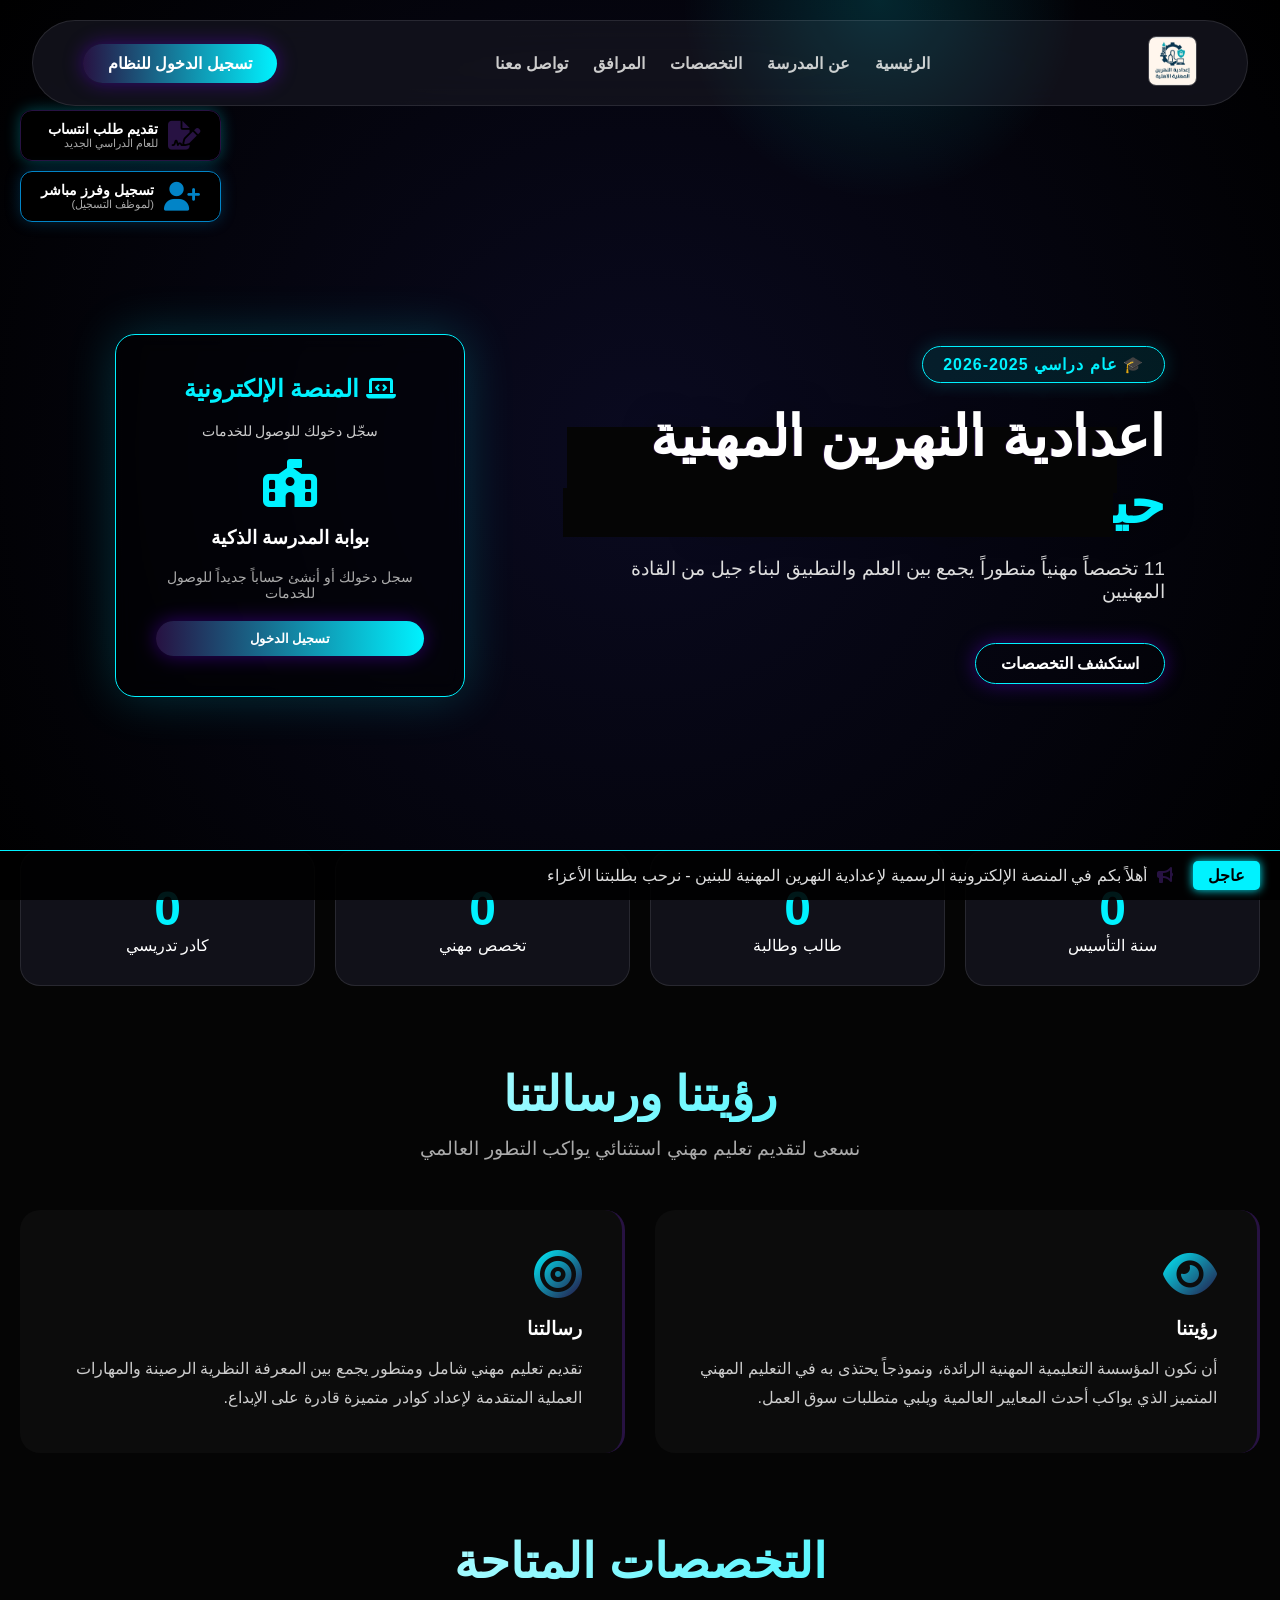
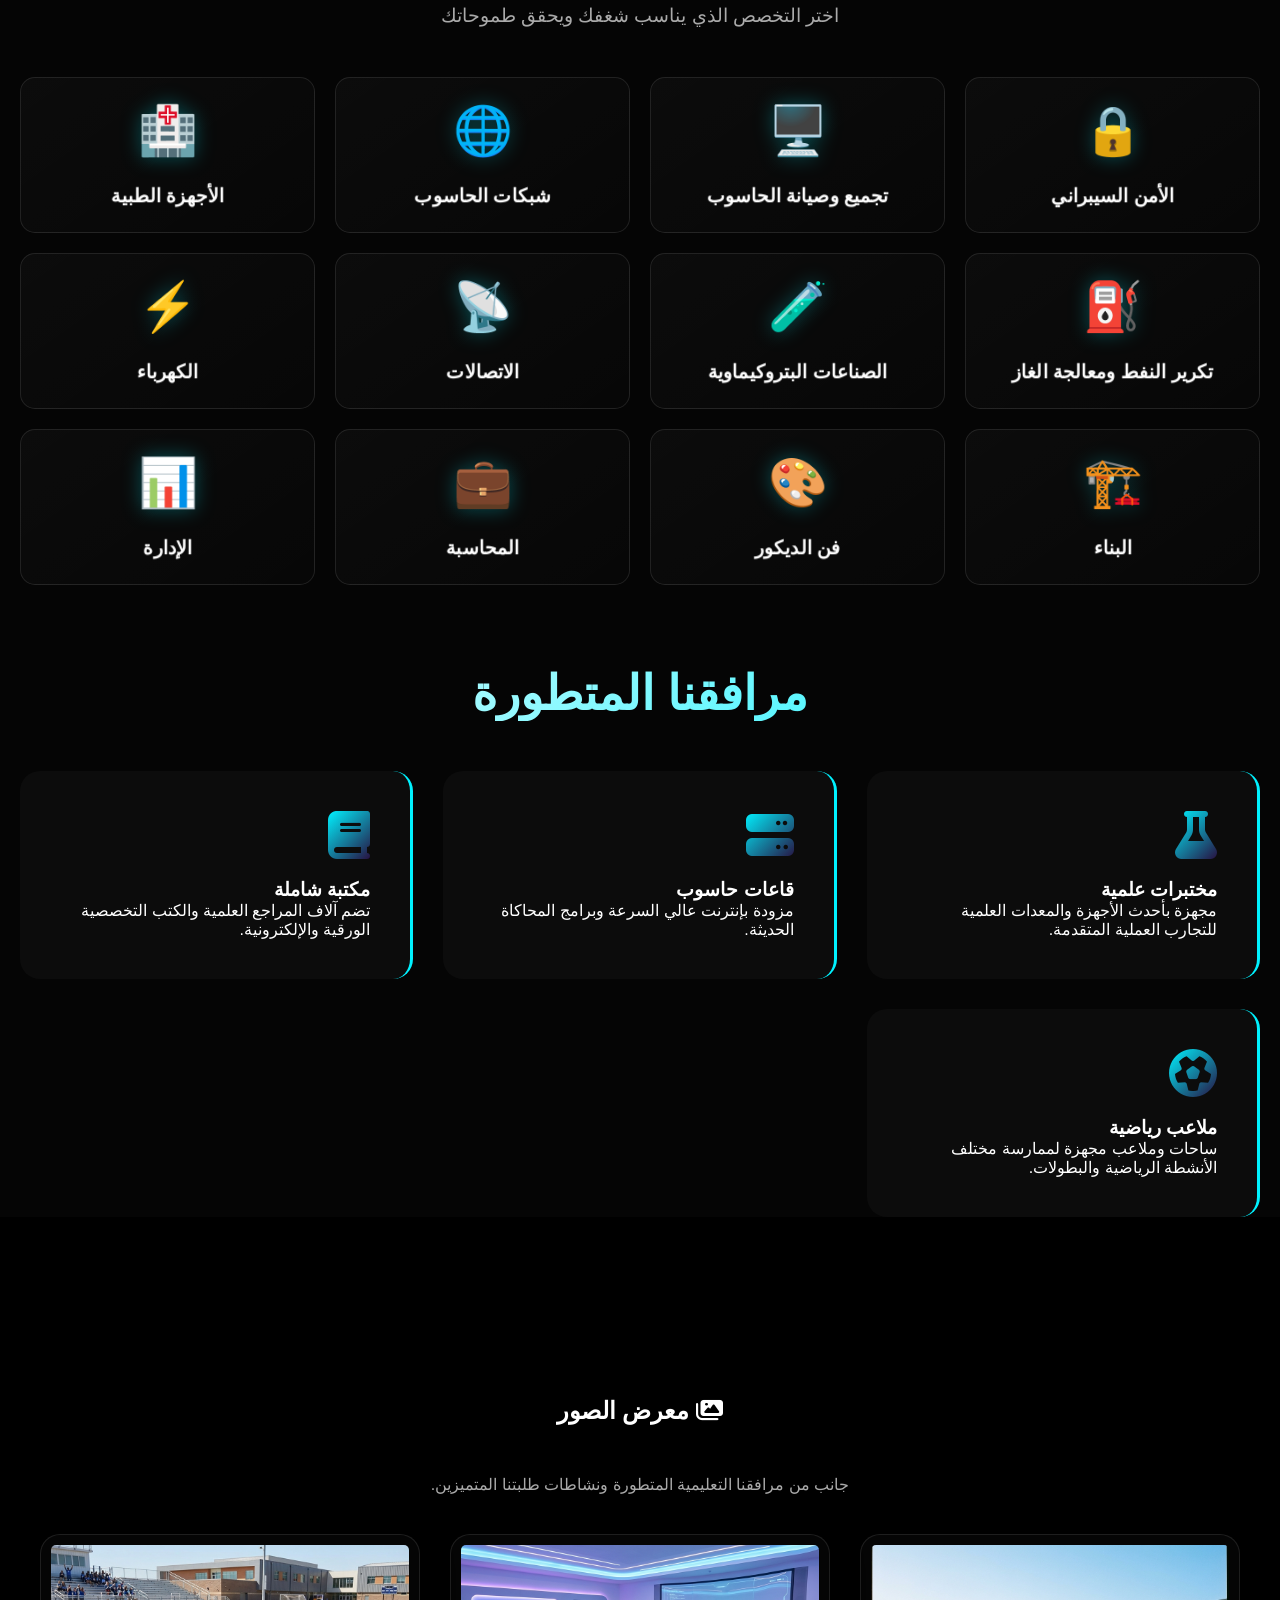
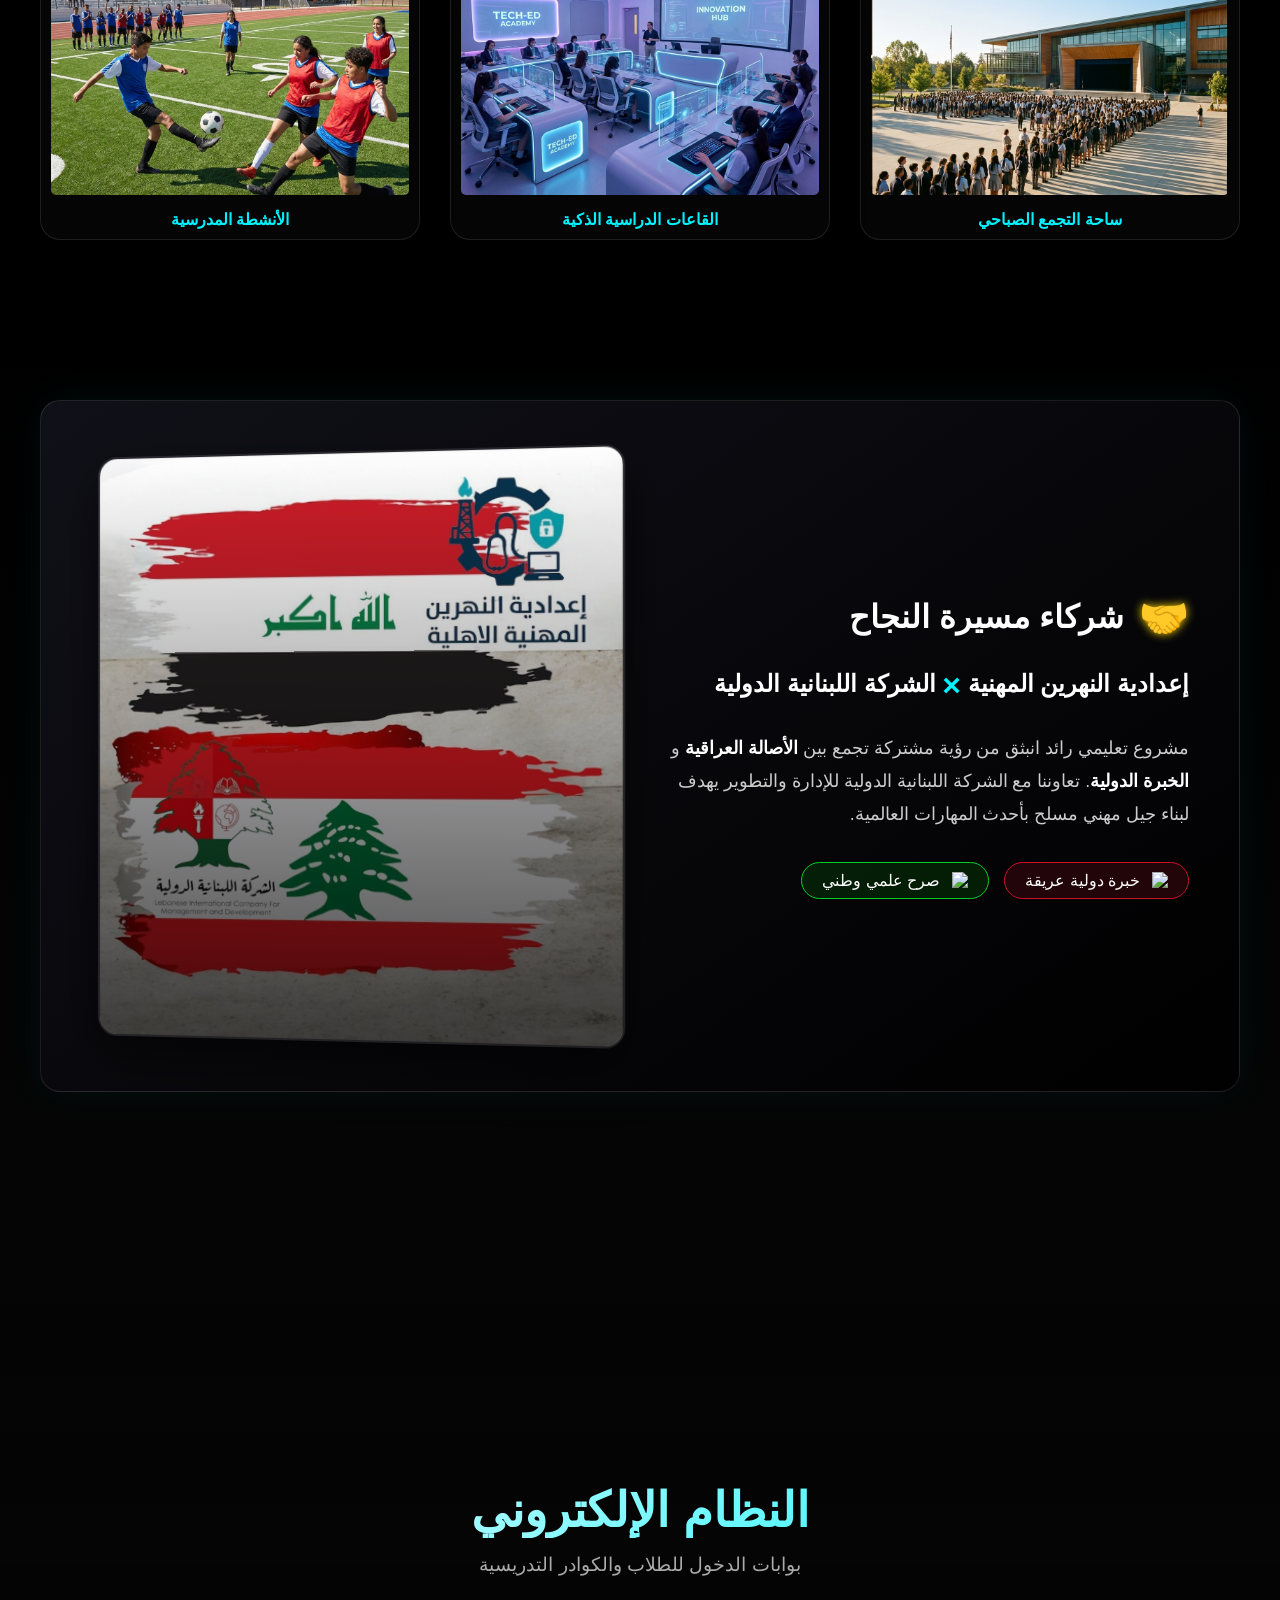
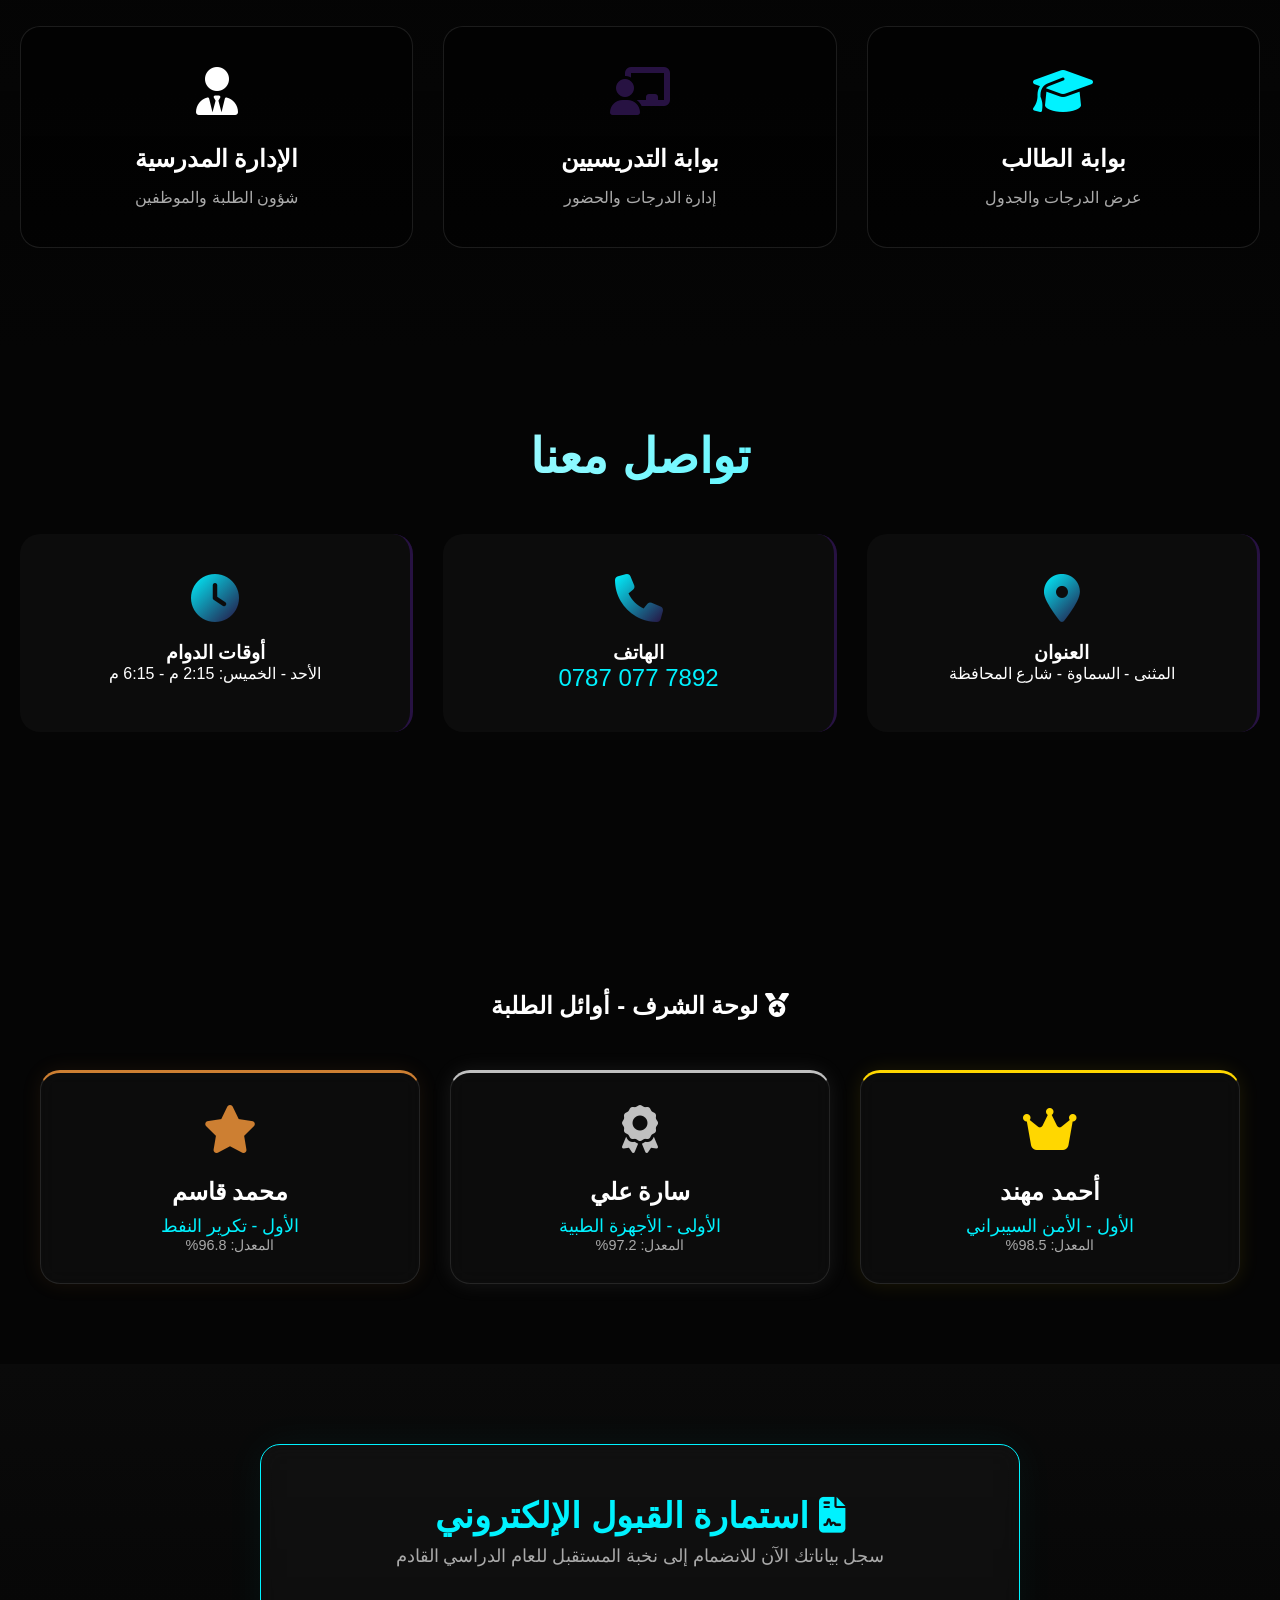
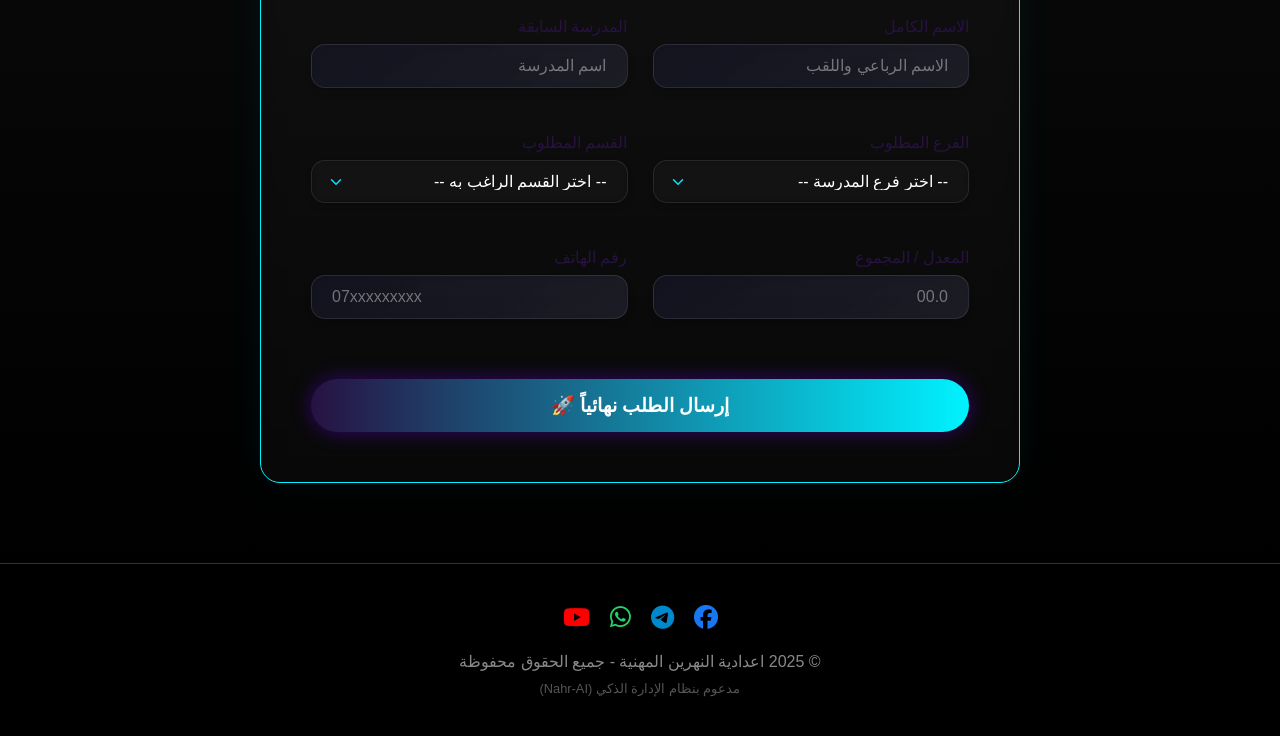
==== index.html @ e7fef7d0 "Add files via upload" ====
﻿<!DOCTYPE html>
<html lang="ar" dir="rtl">

<head>
    <meta charset="UTF-8">
    <meta name="viewport" content="width=device-width, initial-scale=1.0">
    <title>اعدادية النهرين المهنية - المستقبل يبدأ هنا</title>

    <!-- ===== CONTENT SECURITY POLICY =====
         Protects against XSS data-exfiltration even if an attacker injects a script.
         unsafe-inline is required because this is a single-file app with inline scripts/styles.
         The real value here is connect-src (blocks sending data to unknown domains),
         img-src (blocks pixel-tracking), object-src/frame-src (blocks plugin attacks).
    -->
    <meta http-equiv="Content-Security-Policy" content="
        default-src 'self';
        script-src  'self' 'unsafe-inline'
                    https://www.gstatic.com
                    https://cdnjs.cloudflare.com
                    https://cdn.jsdelivr.net;
        style-src   'self' 'unsafe-inline'
                    https://fonts.googleapis.com
                    https://cdnjs.cloudflare.com;
        font-src    https://fonts.gstatic.com
                    https://cdnjs.cloudflare.com;
        img-src     'self' data: blob:
                    https://chart.googleapis.com
                    https://flagcdn.com
                    https://firebasestorage.googleapis.com
                    https://al-nahrain-school.web.app
                    https://al-nahrain-school-1d9f6.firebasestorage.app;
        connect-src 'self'
                    https://*.firebaseio.com
                    wss://*.firebaseio.com
                    https://*.googleapis.com
                    https://*.firebasestorage.app
                    https://api.telegram.org
                    https://api.callmebot.com;
        media-src   'self' blob:;
        worker-src  'self';
        frame-src   'none';
        object-src  'none';
        base-uri    'self';
        form-action 'self';
    ">

    <!-- Mobile Web App Settings -->
    <meta name="mobile-web-app-capable" content="yes">
    <meta name="apple-mobile-web-app-capable" content="yes">
    <meta name="apple-mobile-web-app-status-bar-style" content="black-translucent">
    <meta name="apple-mobile-web-app-title" content="اعدادية النهرين">

    <!-- SEO Core -->
    <meta name="description" content="إعدادية النهرين المهنية الأهلية — السماوة، العراق. أقسام: الأمن السيبراني، الأجهزة الطبية، تكرير النفط، الصناعات البتروكيماوية، الاتصالات، الكهرباء. منصة إلكترونية لمتابعة الدرجات والحضور.">
    <meta name="keywords" content="إعدادية النهرين, مدرسة مهنية, السماوة, العراق, أمن سيبراني, أجهزة طبية, تكرير نفط, تعليم مهني, اعدادية النهرين المهنية">
    <meta name="robots" content="index, follow">
    <meta name="author" content="إعدادية النهرين المهنية الأهلية">
    <link rel="canonical" href="https://nahrain.0n1.workers.dev/">

    <!-- Open Graph / Social Sharing (WhatsApp, Telegram, Facebook) -->
    <meta property="og:type" content="website">
    <meta property="og:url" content="https://nahrain.0n1.workers.dev/">
    <meta property="og:title" content="إعدادية النهرين المهنية الأهلية — السماوة">
    <meta property="og:description" content="أقسام: الأمن السيبراني | الأجهزة الطبية | تكرير النفط | الكهرباء | الاتصالات. منصة إلكترونية لمتابعة الدرجات والحضور.">
    <meta property="og:image" content="https://nahrain.0n1.workers.dev/logo.jpg">
    <meta property="og:locale" content="ar_IQ">
    <meta property="og:site_name" content="إعدادية النهرين المهنية">

    <!-- Twitter Card -->
    <meta name="twitter:card" content="summary_large_image">
    <meta name="twitter:title" content="إعدادية النهرين المهنية الأهلية">
    <meta name="twitter:description" content="منصة التعليم الإلكتروني وسجل الدرجات — السماوة، العراق.">
    <meta name="twitter:image" content="https://nahrain.0n1.workers.dev/logo.jpg">

    <!-- Structured Data — Google تعرف إنه مدرسة -->
    <script type="application/ld+json">
    {
      "@context": "https://schema.org",
      "@type": "EducationalOrganization",
      "name": "إعدادية النهرين المهنية الأهلية",
      "alternateName": "Al-Nahrain Vocational School",
      "url": "https://nahrain.0n1.workers.dev/",
      "logo": "https://nahrain.0n1.workers.dev/logo.jpg",
      "description": "مدرسة مهنية أهلية في السماوة، العراق. أقسام: الأمن السيبراني، الأجهزة الطبية، تكرير النفط، الصناعات البتروكيماوية، الكهرباء، الاتصالات.",
      "address": {
        "@type": "PostalAddress",
        "addressLocality": "السماوة",
        "addressRegion": "المثنى",
        "addressCountry": "IQ"
      },
      "educationalLevel": "Secondary",
      "teaches": ["الأمن السيبراني","الأجهزة الطبية","تكرير النفط","الصناعات البتروكيماوية","الكهرباء","الاتصالات"]
    }
    </script>
    <link href="https://fonts.googleapis.com/css2?family=Cairo:wght@300;400;600;700;900&family=Tajawal:wght@400;700;800&display=swap" rel="stylesheet">
    <link rel="stylesheet" href="https://cdnjs.cloudflare.com/ajax/libs/font-awesome/6.4.0/css/all.min.css"
          integrity="sha384-iw3OoTErCYJJB9mCa8LNS2hbsQ7M3C0EpIsO/H5+EGAkPGc6rk+V8i04oW/K5xq0"
          crossorigin="anonymous">
    <!-- FIREBASE SDKs (Cloud & Auth) -->
    <script src="https://www.gstatic.com/firebasejs/9.6.1/firebase-app-compat.js"></script>
    <script src="https://www.gstatic.com/firebasejs/9.6.1/firebase-database-compat.js"></script>
    <script src="https://www.gstatic.com/firebasejs/9.6.1/firebase-auth-compat.js"></script>
    <script src="https://www.gstatic.com/firebasejs/9.6.1/firebase-storage-compat.js"></script>
    <script src="https://cdn.jsdelivr.net/npm/chart.js@4.4.4/dist/chart.umd.min.js"
            integrity="sha384-NrKB+u6Ts6AtkIhwPixiKTzgSKNblyhlk0Sohlgar9UHUBzai/sgnNNWWd291xqt"
            crossorigin="anonymous"></script>
    <link rel="stylesheet" href="css/accounts.css">
    <script src="js/accounts.js"></script>

    <!-- FIREBASE CONFIGURATION (REQUIRED FOR CLOUD FEATURES) -->
    <!-- FIREBASE CONFIGURATION -->
    <script>
        const firebaseConfig = {
            apiKey: "AIzaSyBWtURZAw5Kja8S6bHuQyimuhMMX4fZOco",
            authDomain: "al-nahrain-school-1d9f6.firebaseapp.com",
            projectId: "al-nahrain-school-1d9f6",
            storageBucket: "al-nahrain-school-1d9f6.firebasestorage.app",
            messagingSenderId: "119716570818",
            appId: "1:119716570818:web:aa200d98166a5a964f3d5b",
            measurementId: "G-7S4P4T68K5",
            databaseURL: "https://al-nahrain-school-1d9f6-default-rtdb.firebaseio.com"
        };

        // Initialize Firebase
        if (!firebase.apps.length) {
            firebase.initializeApp(firebaseConfig);
            // Force HTTP long-polling — prevents hanging when WebSocket is slow or blocked by ISP
            try { firebase.database.INTERNAL.forceLongPolling(); } catch(_) {}
            console.log("✅ Firebase Initialized (Live)");
        }

        // REST API helper — bypasses Firebase SDK WebSocket issues.
        // Returns a fake DataSnapshot with .val(), .exists(), and .forEach() for drop-in compatibility.
        // Automatically includes Firebase Auth token so secure rules (auth != null) still work.
        // opts (optional) emulates Firebase queries client-side (no .indexOn needed):
        //   { orderByChild, equalTo, limitToLast, limitToFirst }
        async function _restGet(path, opts) {
            let qs = await _getAuthQs();
            const r = await fetch(`${firebaseConfig.databaseURL}/${path}.json${qs}`);
            if (!r.ok) throw new Error('HTTP ' + r.status);
            let data = await r.json();

            // Emulate Firebase queries client-side
            if (opts && data && typeof data === 'object') {
                let entries = Object.entries(data);
                const key = opts.orderByChild;
                if (key) {
                    entries.sort((a, b) => {
                        const va = a[1] == null ? undefined : a[1][key];
                        const vb = b[1] == null ? undefined : b[1][key];
                        if (va === vb) return 0;
                        if (va === undefined || va === null) return -1;
                        if (vb === undefined || vb === null) return 1;
                        return va < vb ? -1 : 1;
                    });
                    if (opts.equalTo !== undefined)
                        entries = entries.filter(([, v]) => v != null && v[key] === opts.equalTo);
                }
                if (opts.limitToLast)  entries = entries.slice(-opts.limitToLast);
                if (opts.limitToFirst) entries = entries.slice(0, opts.limitToFirst);
                data = {};
                entries.forEach(([k, v]) => { data[k] = v; });
            }

            return {
                val() { return data; },
                exists() { return data !== null && data !== undefined; },
                numChildren() { return (data && typeof data === 'object') ? Object.keys(data).length : 0; },
                forEach(fn) {
                    if (!data || typeof data !== 'object') return;
                    Object.keys(data).forEach(k => fn({ key: k, val() { return data[k]; } }));
                }
            };
        }

        // Polling replacement for .on('value') — fetches immediately then every intervalMs.
        // Returns the interval id so callers can clearInterval if needed.
        function _restWatch(path, cb, opts, intervalMs) {
            const tick = () => _restGet(path, opts).then(cb).catch(() => {});
            tick();
            return setInterval(tick, intervalMs || 30000);
        }

        // REST write helpers — replace Firebase SDK writes that hang on WebSocket-blocked networks.
        async function _getAuthQs() {
            try {
                let u = firebase.auth().currentUser;
                if (!u) { const c = await firebase.auth().signInAnonymously(); u = c.user; }
                if (u) return '?auth=' + await u.getIdToken();
            } catch(_) {}
            return '';
        }

        async function _restSet(path, data) {
            const qs = await _getAuthQs();
            const r = await fetch(`${firebaseConfig.databaseURL}/${path}.json${qs}`, {
                method: 'PUT',
                headers: { 'Content-Type': 'application/json' },
                body: JSON.stringify(data)
            });
            if (!r.ok) throw new Error('HTTP ' + r.status);
            return r.json();
        }

        async function _restPush(path, data) {
            const qs = await _getAuthQs();
            const r = await fetch(`${firebaseConfig.databaseURL}/${path}.json${qs}`, {
                method: 'POST',
                headers: { 'Content-Type': 'application/json' },
                body: JSON.stringify(data)
            });
            if (!r.ok) throw new Error('HTTP ' + r.status);
            const result = await r.json();
            return result ? result.name : null;
        }

        async function _restUpdate(path, data) {
            const qs = await _getAuthQs();
            const r = await fetch(`${firebaseConfig.databaseURL}/${path}.json${qs}`, {
                method: 'PATCH',
                headers: { 'Content-Type': 'application/json' },
                body: JSON.stringify(data)
            });
            if (!r.ok) throw new Error('HTTP ' + r.status);
            return r.json();
        }

        async function printAdmissionApproval(uid, name, className) {
            console.log("Admission Approval Clicked:", { uid, name, className });
            try {
                const bId = currentUser ? (currentUser.branchId || 'samawah') : 'samawah';
                const branch = window.NAHRAIN_BRANCHES[bId];
                if (!branch) throw new Error("Branch data not found: " + bId);

                const logo = branch.logo || 'logo_samawah.jpg';
                const schoolFullName = branch.name || 'إعدادية النهرين المهنية الأهلية';

                const today = new Date();
                const dateStr = today.toLocaleDateString('ar-EG');
                const yearStr = today.getFullYear() + " / " + (today.getFullYear() + 1);

                const content = `
                    <div style="display: flex; justify-content: space-between; align-items: center; border-bottom: 2px solid #000; padding-bottom: 15px; margin-bottom: 30px;">
                        <div style="text-align: right; font-size: 0.95rem; font-weight: bold; color: #000;">
                            <p>مؤسسة النهرين التعليمية الدولية</p>
                            <p>بالتعاون مع الشركة اللبنانية الدولية</p>
                        </div>
                        <div>
                            <img src="${logo}" style="height: 100px; width: auto;">
                        </div>
                        <div style="text-align: left; font-size: 0.9rem; font-family: sans-serif;">
                            <p>Ministry of Education</p>
                            <p>Directorate of Education in Al-Muthanna</p>
                            <p>Al-Nahrain Private School</p>
                        </div>
                    </div>
                    <div style="display: flex; justify-content: space-between; margin-bottom: 40px;">
                        <div>العدد : .................</div>
                        <div>التاريخ : ${dateStr} م</div>
                    </div>
                    <h2 style="text-align: center; text-decoration: underline; margin-bottom: 50px; font-weight: bold; font-size: 1.6rem;">م/ استمارة قبول طالب</h2>
                    <div style="margin-bottom: 40px; text-indent: 30px;">
                        <p>لا مانع لدينا من قبول الطالب/ة ( <strong>${name}</strong> ) في الصف ( <strong>${className || '............'}</strong> ) في مدرستنا للعام الدراسي ( <strong>${yearStr}</strong> ) بعد تزويده بالوثيقة المدرسية والبطاقة المدرسية مع درجات السنوات السابقة، هذا وتشيد مدرستنا بجهودكم للنهوض بواقع العملية التربوية لعراقنا الحبيب .</p>
                    </div>
                    <div style="margin-top: 100px; text-align: center;">
                        <p style="margin-bottom: 10px;">مع الشكر والتقدير ..........</p>
                        <div style="margin-top: 50px; display: inline-block; text-align: right; border: 1px solid #ccc; padding: 20px;">
                            <p style="font-weight: bold; font-size: 1.2rem;">فؤاد هادي علوان</p>
                            <p>مدير المدرسة</p>
                            <p style="font-family: 'Courier New', Courier, monospace; color: #777;">التوقيع والختم</p>
                        </div>
                    </div>
                `;

                const contentEl = document.getElementById('admission-document-content');
                const modalEl = document.getElementById('admission-approval-modal');
                if (!contentEl || !modalEl) return alert("Error: Printing elements not found in DOM.");

                contentEl.innerHTML = content;
                modalEl.style.display = 'flex';

            } catch (err) {
                console.error("Print Error:", err);
                alert("Error: " + err.message);
            }
        }
        window.printAdmissionApproval = printAdmissionApproval;

        // --- NEW: Export and WhatsApp Logic ---
        function exportAccStudentsToExcel() {
            let table = document.getElementById('acc-students-table');
            if (!table) return;

            let csv = [];
            let rows = table.querySelectorAll('tr');

            for (let i = 0; i < rows.length; i++) {
                if (rows[i].style.display === 'none') continue;
                let row = [], cols = rows[i].querySelectorAll('td, th');

                for (let j = 0; j < cols.length - 2; j++) { // Skip WhatsApp and Admin columns
                    let text = cols[j].innerText.replace(/,/g, '');
                    row.push('"' + text + '"');
                }
                csv.push(row.join(','));
            }

            let csvString = '\uFEFF' + csv.join('\n');
            let blob = new Blob([csvString], { type: 'text/csv;charset=utf-8;' });
            let link = document.createElement('a');
            let url = URL.createObjectURL(blob);
            link.setAttribute('href', url);
            link.setAttribute('download', 'Excel_Report_' + new Date().toLocaleDateString() + '.csv');
            link.style.visibility = 'hidden';
            document.body.appendChild(link);
            link.click();
            document.body.removeChild(link);
        }


        // --- END NEW LOGIC ---
    </script>
    <link rel="manifest" href="manifest.json">
    <meta name="theme-color" content="#00f2ff">
    <link rel="apple-touch-icon" href="logo.jpg">
    <style>
        :root {
            --primary: #00f2ff;
            --secondary: #271242;
            --dark-bg: #050505;
            --glass: rgba(255, 255, 255, 0.03);
            --glass-strong: rgba(20, 20, 30, 0.8);
            --glass-border: rgba(255, 255, 255, 0.1);
            --text-glow: 0 0 10px rgba(0, 242, 255, 0.5);
        }

        /* FORCE HIDE LEGACY STAFF UI */
        #btn-mode-staff,
        #btn-mode-student,
        #reg-staff-opts,
        .reg-role-toggle {
            display: none !important;
        }

        * {
            margin: 0;
            padding: 0;
            box-sizing: border-box;
            scroll-behavior: smooth;
        }

        /* Modern Premium Scrollbar */
        ::-webkit-scrollbar {
            width: 8px;
            height: 8px;
        }

        ::-webkit-scrollbar-track {
            background: transparent;
        }

        ::-webkit-scrollbar-thumb {
            background: #cbd5e1;
            border-radius: 10px;
            border: 2px solid transparent;
            background-clip: content-box;
            transition: all 0.3s;
        }

        ::-webkit-scrollbar-thumb:hover {
            background: #94a3b8;
            background-clip: content-box;
        }

        /* Firefox Support */
        html {
            scrollbar-width: thin;
            scrollbar-color: #cbd5e1 transparent;
            overflow-x: hidden;
            max-width: 100vw;
        }

        body {
            font-family: 'Cairo', sans-serif;
            background-color: var(--dark-bg);
            color: #fff;
            overflow-x: hidden;
            min-height: 100vh;
        }

        /* --- PRELOADER (BOOT SEQUENCE) --- */
        #boot-screen {
            position: fixed;
            top: 0;
            left: 0;
            width: 100%;
            height: 100%;
            background: #000;
            z-index: 100000;
            display: flex;
            flex-direction: column;
            justify-content: center;
            align-items: center;
            font-family: monospace;
            color: var(--primary);
            direction: ltr;
        }

        .boot-log {
            font-size: 1rem;
            margin-bottom: 5px;
            opacity: 0;
        }

        .boot-progress {
            width: 300px;
            height: 4px;
            background: #333;
            margin-top: 20px;
            border-radius: 2px;
            overflow: hidden;
        }

        .boot-bar {
            width: 0%;
            height: 100%;
            background: var(--primary);
            transition: width 0.2s;
            box-shadow: 0 0 10px var(--primary);
        }

        /* --- Dynamic Background & UI --- */
        #canvas-container {
            position: fixed;
            top: 0;
            left: 0;
            width: 100%;
            height: 100%;
            z-index: -1;
            background: radial-gradient(circle at center, #0a0a20 0%, #000000 100%);
        }

        .cursor-glow {
            width: 400px;
            height: 400px;
            background: radial-gradient(circle, rgba(0, 242, 255, 0.15) 0%, transparent 70%);
            position: fixed;
            pointer-events: none;
            z-index: 9999;
            transform: translate(-50%, -50%);
            mix-blend-mode: screen;
        }

        .glass-panel {
            background: var(--glass);
            backdrop-filter: blur(10px);
            -webkit-backdrop-filter: blur(10px);
            border: 1px solid var(--glass-border);
            border-radius: 20px;
            box-shadow: 0 8px 32px 0 rgba(0, 0, 0, 0.37);
        }

        .container {
            max-width: 1400px;
            margin: 0 auto;
            padding: 0 20px;
        }

        /* --- News Ticker --- */
        .news-ticker {
            position: fixed;
            bottom: 0;
            width: 100%;
            background: rgba(0, 0, 0, 0.9);
            border-top: 1px solid var(--primary);
            padding: 10px 0;
            z-index: 9998;
            display: flex;
            align-items: center;
        }

        .ticker-label {
            background: var(--primary);
            color: #000;
            padding: 5px 15px;
            font-weight: bold;
            margin: 0 20px;
            border-radius: 5px;
            box-shadow: 0 0 10px var(--primary);
            white-space: nowrap;
        }

        .ticker-wrap {
            width: 100%;
            overflow: hidden;
            white-space: nowrap;
        }

        .ticker-content {
            display: inline-block;
            animation: ticker 30s linear infinite;
            color: #ddd;
        }

        .ticker-item {
            margin-left: 50px;
            display: inline-flex;
            align-items: center;
            gap: 10px;
        }

        .ticker-item i {
            color: var(--secondary);
        }

        @keyframes ticker {
            0% {
                transform: translateX(100%);
            }

            100% {
                transform: translateX(-100%);
            }
        }

        /* --- Typography & Titles --- */
        h1,
        h2,
        h3,
        h4 {
            color: #fff;
        }

        .section-title {
            text-align: center;
            margin: 80px 0 50px;
            position: relative;
        }

        .section-title h2 {
            font-size: 3rem;
            font-weight: 900;
            background: linear-gradient(135deg, #fff 0%, var(--primary) 100%);
            -webkit-background-clip: text;
            background-clip: text;
            -webkit-text-fill-color: transparent;
            margin-bottom: 15px;
        }

        .section-title p {
            color: #aaa;
            font-size: 1.2rem;
            max-width: 600px;
            margin: 0 auto;
        }

        /* --- Glitch Text --- */
        .glitch-text {
            position: relative;
        }

        .glitch-text::before,
        .glitch-text::after {
            content: attr(data-text);
            position: absolute;
            top: 0;
            left: 0;
            width: 100%;
            height: 100%;
            background: var(--dark-bg);
        }

        .glitch-text::before {
            left: 2px;
            text-shadow: -1px 0 var(--secondary);
            clip: rect(24px, 550px, 90px, 0);
            animation: glitch-anim-2 3s infinite linear alternate-reverse;
        }

        .glitch-text::after {
            left: -2px;
            text-shadow: -1px 0 var(--primary);
            clip: rect(85px, 550px, 140px, 0);
            animation: glitch-anim 2.5s infinite linear alternate-reverse;
        }

        @keyframes glitch-anim {
            0% {
                clip: rect(10px, 9999px, 31px, 0);
            }

            100% {
                clip: rect(30px, 9999px, 80px, 0);
            }
        }

        @keyframes glitch-anim-2 {
            0% {
                clip: rect(95px, 9999px, 10px, 0);
            }

            100% {
                clip: rect(40px, 9999px, 90px, 0);
            }
        }

        /* --- Navigation --- */
        nav {
            padding: 15px 50px;
            display: flex;
            justify-content: space-between;
            align-items: center;
            position: fixed;
            top: 20px;
            left: 50%;
            transform: translateX(-50%);
            width: 95%;
            max-width: 1400px;
            z-index: 1000;
            background: var(--glass-strong);
            border: 1px solid var(--glass-border);
            border-radius: 50px;
            backdrop-filter: blur(20px);
        }

        .logo img {
            height: 50px;
            border-radius: 8px;
            border: 1px solid rgba(255, 255, 255, 0.2);
        }

        .nav-items {
            display: flex;
            gap: 25px;
        }

        .nav-link {
            color: #ccc;
            text-decoration: none;
            font-weight: 600;
            transition: 0.3s;
            font-size: 1rem;
        }

        .nav-link:hover {
            color: var(--primary);
            text-shadow: 0 0 10px var(--primary);
        }

        .btn-glow {
            background: linear-gradient(90deg, var(--secondary), var(--primary));
            color: #fff;
            padding: 10px 25px;
            border-radius: 30px;
            text-decoration: none;
            font-weight: bold;
            box-shadow: 0 0 20px rgba(112, 0, 255, 0.4);
            transition: 0.3s;
            border: none;
            cursor: pointer;
            display: inline-block;
        }

        .btn-glow:hover {
            transform: translateY(-2px);
            box-shadow: 0 0 40px rgba(0, 242, 255, 0.6);
        }

        /* --- Sections --- */
        .hero {
            height: 100vh;
            display: flex;
            align-items: center;
            justify-content: center;
            text-align: center;
            position: relative;
            padding-top: 80px;
        }

        .hero-content h1 {
            font-size: 4.5rem;
            line-height: 1.2;
            margin-bottom: 20px;
            text-shadow: 0 0 30px rgba(0, 0, 0, 0.5);
        }

        .hero-content p {
            font-size: 1.5rem;
            color: #ddd;
            margin-bottom: 40px;
            font-weight: 300;
        }

        .floating-badge {
            display: inline-block;
            background: rgba(0, 242, 255, 0.1);
            border: 1px solid var(--primary);
            padding: 8px 20px;
            border-radius: 20px;
            margin-bottom: 20px;
            color: var(--primary);
            font-weight: bold;
            letter-spacing: 1px;
            box-shadow: 0 0 20px rgba(0, 242, 255, 0.2);
        }

        .stats-grid {
            display: grid;
            grid-template-columns: repeat(auto-fit, minmax(200px, 1fr));
            gap: 20px;
            margin-top: -50px;
            position: relative;
            z-index: 10;
        }

        .stat-card {
            background: var(--glass-strong);
            padding: 30px;
            text-align: center;
            border-radius: 20px;
            border: 1px solid var(--glass-border);
            transition: 0.3s;
        }

        .stat-card:hover {
            transform: translateY(-10px);
            border-color: var(--primary);
        }

        .stat-number {
            font-size: 3rem;
            font-weight: 900;
            color: var(--primary);
            display: block;
        }

        .vision-grid {
            display: grid;
            grid-template-columns: repeat(auto-fit, minmax(300px, 1fr));
            gap: 30px;
        }

        .vision-card {
            background: rgba(255, 255, 255, 0.03);
            padding: 40px;
            border-radius: 20px;
            border-right: 3px solid var(--secondary);
            transition: 0.3s;
        }

        .vision-card:hover {
            background: rgba(255, 255, 255, 0.05);
            border-color: var(--primary);
        }

        .card-icon {
            font-size: 3rem;
            margin-bottom: 20px;
            background: linear-gradient(135deg, var(--primary), var(--secondary));
            -webkit-background-clip: text;
            background-clip: text;
            -webkit-text-fill-color: transparent;
        }

        .cards-grid-small {
            display: grid;
            grid-template-columns: repeat(auto-fill, minmax(280px, 1fr));
            gap: 20px;
        }

        .spec-card {
            background: linear-gradient(145deg, rgba(255, 255, 255, 0.03) 0%, rgba(255, 255, 255, 0.01) 100%);
            border: 1px solid var(--glass-border);
            padding: 25px;
            border-radius: 15px;
            text-align: center;
            transition: 0.4s;
            cursor: pointer;
            transform-style: preserve-3d;
            perspective: 1000px;
        }

        .spec-card:hover {
            border-color: var(--secondary);
            box-shadow: 0 10px 40px rgba(0, 0, 0, 0.5);
        }

        .spec-icon {
            font-size: 3rem;
            margin-bottom: 15px;
            display: inline-block;
            animation: float-icon 3s ease-in-out infinite;
            filter: drop-shadow(0 0 10px rgba(0, 242, 255, 0.3));
            transition: transform 0.3s;
        }

        @keyframes float-icon {

            0%,
            100% {
                transform: translateY(0);
            }

            50% {
                transform: translateY(-10px);
            }
        }

        .spec-card:hover .spec-icon {
            transform: scale(1.3) translateZ(20px);
            filter: drop-shadow(0 0 20px var(--primary));
        }

        .spec-card h4 {
            font-size: 1.2rem;
            margin-top: 10px;
            transform: translateZ(10px);
        }

        #portals {
            padding: 100px 0;
            background: linear-gradient(to bottom, transparent, rgba(0, 242, 255, 0.05), transparent);
        }

        .portal-grid {
            display: grid;
            grid-template-columns: repeat(3, 1fr);
            gap: 30px;
            margin-top: 50px;
        }

        .portal-card {
            background: rgba(0, 0, 0, 0.4);
            border: 1px solid var(--glass-border);
            padding: 40px;
            border-radius: 20px;
            text-align: center;
            cursor: pointer;
            transition: 0.3s;
            position: relative;
            overflow: hidden;
        }

        .portal-card:hover {
            border-color: var(--primary);
            box-shadow: 0 0 30px rgba(0, 242, 255, 0.15);
        }

        .portal-card h3 {
            font-size: 1.5rem;
            margin: 15px 0;
        }

        /* --- Dashboard & Login Overlays --- */
        .dashboard-overlay {
            position: fixed;
            top: 0;
            left: 0;
            width: 100%;
            max-width: 100vw;
            height: 100%;
            box-sizing: border-box;
            background: rgba(0, 0, 0, 0.95);
            z-index: 2000;
            padding: 50px 20px 150px 20px;
            overflow-y: auto;
            overflow-x: hidden;
            display: none;
            backdrop-filter: blur(10px);
        }

        .dashboard-overlay.active {
            display: block;
            animation: fadeIn 0.5s;
        }

        .close-dash {
            position: absolute;
            top: 30px;
            left: 30px;
            font-size: 2rem;
            color: #fff;
            cursor: pointer;
            transition: 0.3s;
        }

        .close-dash:hover {
            color: var(--primary);
            transform: rotate(90deg);
        }

        /* Login Screen Styles */
        #auth-overlay {
            position: fixed;
            top: 0;
            left: 0;
            width: 100%;
            height: 100%;
            background: rgba(0, 0, 0, 0.9);
            z-index: 3000;
            display: none;
            align-items: center;
            justify-content: center;
        }

        .auth-box {
            background: var(--glass-strong);
            padding: 40px;
            border-radius: 20px;
            border: 1px solid var(--primary);
            width: 400px;
            text-align: center;
            box-shadow: 0 0 50px rgba(0, 242, 255, 0.2);
        }

        .auth-box h2 {
            margin-bottom: 20px;
            color: var(--primary);
        }

        .auth-box input {
            width: 100%;
            padding: 12px;
            margin: 10px 0;
            background: rgba(0, 0, 0, 0.5);
            border: 1px solid var(--primary);
            color: #fff;
            border-radius: 5px;
            outline: none;
            font-family: 'Cairo';
            text-align: center;
            font-size: 1.2rem;
        }

        /* --- CUSTOM MODERN ALERTS --- */
        /* --- PREMIUM CYBER POPUP SYSTEM --- */
        .custom-modal-overlay {
            position: fixed;
            top: 0;
            left: 0;
            width: 100%;
            height: 100%;
            background: rgba(0, 0, 0, 0.85);
            backdrop-filter: blur(12px);
            z-index: 1000000;
            display: none;
            align-items: center;
            justify-content: center;
            opacity: 0;
            transition: all 0.4s cubic-bezier(0.4, 0, 0.2, 1);
        }

        .custom-modal-overlay.active {
            display: flex;
            opacity: 1;
        }

        .custom-modal-box {
            background: linear-gradient(145deg, rgba(30, 30, 45, 0.9), rgba(10, 10, 15, 0.95));
            border: 1px solid rgba(255, 255, 255, 0.1);
            box-shadow: 0 25px 50px rgba(0, 0, 0, 0.5), 0 0 20px rgba(0, 229, 255, 0.1);
            padding: 35px;
            border-radius: 24px;
            text-align: center;
            width: 90%;
            max-width: 420px;
            transform: scale(0.9) translateY(20px);
            transition: all 0.4s cubic-bezier(0.175, 0.885, 0.32, 1.275);
            position: relative;
            overflow: hidden;
            font-family: 'Tajawal', 'Cairo', sans-serif;
        }

        .custom-modal-overlay.active .custom-modal-box {
            transform: scale(1) translateY(0);
        }

        .modal-icon-container {
            width: 80px;
            height: 80px;
            margin: 0 auto 20px;
            background: rgba(255, 255, 255, 0.05);
            border-radius: 50%;
            display: flex;
            align-items: center;
            justify-content: center;
            font-size: 2.5rem;
            box-shadow: inset 0 0 15px rgba(255, 255, 255, 0.05);
        }

        .modal-title {
            font-size: 1.6rem;
            font-weight: 800;
            margin-bottom: 12px;
            color: #fff;
            letter-spacing: -0.5px;
        }

        .modal-msg {
            color: #aaa;
            margin-bottom: 25px;
            line-height: 1.7;
            font-size: 1rem;
        }

        .modal-input {
            width: 100%;
            background: rgba(255, 255, 255, 0.05);
            border: 1px solid rgba(255, 255, 255, 0.1);
            border-radius: 12px;
            padding: 12px 20px;
            color: #fff;
            margin-bottom: 25px;
            outline: none;
            transition: 0.3s;
            text-align: center;
            font-size: 1.1rem;
            font-family: inherit;
        }

        .modal-input:focus {
            border-color: #00e5ff;
            box-shadow: 0 0 15px rgba(0, 229, 255, 0.2);
            background: rgba(255, 255, 255, 0.08);
        }

        .modal-btn-group {
            display: flex;
            gap: 12px;
            justify-content: center;
        }

        .m-btn {
            flex: 1;
            padding: 12px 25px;
            border-radius: 14px;
            border: none;
            font-weight: 700;
            cursor: pointer;
            transition: 0.3s cubic-bezier(0.4, 0, 0.2, 1);
            display: flex;
            align-items: center;
            justify-content: center;
            gap: 8px;
            font-size: 1rem;
            font-family: inherit;
        }

        .m-btn-primary {
            background: linear-gradient(45deg, #00d2ff, #3a7bd5);
            color: #fff;
            box-shadow: 0 4px 15px rgba(0, 210, 255, 0.3);
        }

        .m-btn-primary:hover {
            transform: translateY(-2px);
            box-shadow: 0 8px 25px rgba(0, 210, 255, 0.4);
        }

        .m-btn-secondary {
            background: rgba(255, 255, 255, 0.05);
            color: #ccc;
            border: 1px solid rgba(255, 255, 255, 0.1);
        }

        .m-btn-secondary:hover {
            background: rgba(255, 255, 255, 0.1);
            color: #fff;
        }

        @keyframes popIn {
            from {
                opacity: 0;
                transform: scale(0.9) translateY(20px);
            }

            to {
                opacity: 1;
                transform: scale(1) translateY(0);
            }
        }

        .auth-box button {
            width: 100%;
        }

        /* --- Tables & Inputs --- */
        .cyber-table {
            width: 100%;
            border-collapse: separate;
            border-spacing: 0 10px;
            margin-top: 20px;
        }

        .cyber-table th {
            text-align: right;
            padding: 15px;
            color: #888;
        }

        .cyber-table td {
            background: rgba(255, 255, 255, 0.05);
            padding: 15px;
            border-top: 1px solid rgba(255, 255, 255, 0.1);
            border-bottom: 1px solid rgba(255, 255, 255, 0.1);
        }

        /* Gradebook Styles */
        .gradebook-table th,
        .gradebook-table td {
            border: 1px solid #e8edf8;
            padding: 6px;
            text-align: center;
            font-size: 0.9rem;
            color: #1e293b;
        }

        .gradebook-table th {
            font-weight: bold;
        }

        .gradebook-table input {
            width: 100%;
            border: none;
            background: transparent;
            text-align: center;
            font-family: 'Cairo', sans-serif;
            color: #1e293b;
            padding: 7px 4px;
            font-size: 0.97rem;
        }

        .gradebook-table input:focus {
            background: rgba(26,86,219,0.07);
            outline: none;
            border-radius: 6px;
        }

        .cyber-table td:first-child {
            border-right: 1px solid rgba(255, 255, 255, 0.1);
            border-radius: 0 10px 10px 0;
        }

        .cyber-table td:last-child {
            border-left: 1px solid rgba(255, 255, 255, 0.1);
            border-radius: 10px 0 0 10px;
        }

        .grade-badge {
            padding: 5px 10px;
            border-radius: 5px;
            font-size: 0.9rem;
        }

        .grade-good {
            color: #0f0;
            background: rgba(0, 255, 0, 0.1);
            border: 1px solid #0f0;
        }

        .cyber-input {
            width: 100%;
            padding: 12px 20px;
            background: linear-gradient(145deg, rgba(20, 20, 35, 0.8), rgba(35, 35, 50, 0.6));
            border: 1px solid rgba(255, 255, 255, 0.1);
            color: #fff;
            border-radius: 14px;
            margin-bottom: 20px;
            font-family: 'Tajawal', 'Cairo', sans-serif;
            transition: all 0.3s cubic-bezier(0.4, 0, 0.2, 1);
            outline: none;
            backdrop-filter: blur(5px);
            box-shadow: 0 4px 6px rgba(0, 0, 0, 0.2);
            font-size: 1rem;
        }

        .cyber-input:focus,
        .cyber-input:hover {
            border-color: #00e5ff;
            background: rgba(40, 40, 60, 0.9);
            box-shadow: 0 0 20px rgba(0, 229, 255, 0.15);
            transform: translateY(-1px);
        }

        /* PREMIUM SELECT STYLING */
        select.cyber-input {
            cursor: pointer;
            appearance: none;
            -webkit-appearance: none;
            background-image: url("data:image/svg+xml,%3Csvg xmlns='http://www.w3.org/2000/svg' width='24' height='24' viewBox='0 0 24 24' fill='none' stroke='%2300e5ff' stroke-width='2' stroke-linecap='round' stroke-linejoin='round'%3E%3Cpolyline points='6 9 12 15 18 9'%3E%3C/polyline%3E%3C/svg%3E");
            background-repeat: no-repeat;
            background-position: left 15px center;
            background-size: 18px;
            padding-left: 45px;
        }

        select.cyber-input option {
            background: #1a1a2e;
            color: #fff;
            padding: 15px;
            font-family: inherit;
        }

        ::placeholder {
            color: rgba(255, 255, 255, 0.4);
        }

        textarea.cyber-input {
            min-height: 120px;
            resize: vertical;
        }

        input[type="date"].cyber-input {
            position: relative;
        }

        input[type="date"].cyber-input::-webkit-calendar-picker-indicator {
            filter: invert(0.8) sepia(100%) saturate(500%) hue-rotate(150deg);
            opacity: 0.7;
            cursor: pointer;
        }

        @keyframes fadeIn {
            from {
                opacity: 0;
            }

            to {
                opacity: 1;
            }
        }


        .ai-msg {
            background: rgba(0, 242, 255, 0.1);
            padding: 12px;
            border-radius: 15px 15px 2px 15px;
            align-self: flex-end;
            color: #fff;
            border: 1px solid rgba(0, 242, 255, 0.2);
            max-width: 90%;
            font-size: 0.9rem;
            direction: rtl;
        }

        .user-msg {
            background: rgba(112, 0, 255, 0.2);
            border-radius: 15px 15px 15px 2px;
            align-self: flex-start;
            border: 1px solid rgba(112, 0, 255, 0.3);
        }

        .ai-suggestions {
            padding: 15px;
            border-top: 1px solid rgba(255, 255, 255, 0.1);
            display: flex;
            gap: 10px;
            overflow-x: auto;
        }

        .ai-suggestions button {
            background: rgba(255, 255, 255, 0.05);
            border: 1px solid var(--primary);
            color: #fff;
            padding: 8px 15px;
            border-radius: 20px;
            cursor: pointer;
            white-space: nowrap;
            font-size: 0.8rem;
        }

        .ai-suggestions button:hover {
            background: var(--primary);
            color: #000;
        }

        @keyframes pulse {
            0% {
                transform: scale(1);
                text-shadow: 0 0 10px var(--secondary);
            }

            50% {
                transform: scale(1.1);
                text-shadow: 0 0 20px var(--secondary);
            }

            100% {
                transform: scale(1);
                text-shadow: 0 0 10px var(--secondary);
            }
        }

        /* --- RESPONSIVE MOBILE --- */
        @media (max-width: 768px) {
            body {
                overflow-x: hidden;
            }

            .hero {
                flex-direction: column;
                height: auto;
                padding-top: 120px;
                padding-bottom: 50px;
                text-align: center;
            }

            .hero-content {
                width: 100%;
                padding: 0 20px;
                margin-bottom: 40px;
            }

            .hero-content h1 {
                font-size: 2.5rem;
                line-height: 1.2;
            }

            .login-sidebar {
                width: 90%;
                max-width: 400px;
            }

            /* Navbar mobile */
            nav { padding:10px 16px; top:10px; width:94%; border-radius:30px; }
            .nav-items { display:none; }
            nav .btn-glow { padding:9px 18px; font-size:0.88rem; }

            /* Stack All Grids */
            .vision-grid,
            .portal-grid,
            .container[style*="grid"] {
                grid-template-columns: 1fr !important;
                gap: 20px;
                padding: 0 20px;
            }

            /* Adjust Spacing */
            section {
                padding-top: 60px !important;
                padding-bottom: 60px !important;
                margin-top: 50px !important;
            }


            /* Fix Tables Overflow */
            div[class*="glass-panel"] {
                overflow-x: hidden;
            }

            table {
                display: block;
                overflow-x: auto;
                white-space: nowrap;
            }
        }

        @media print {
            body * {
                visibility: hidden;
            }

            #student-dash,
            #student-dash * {
                visibility: visible;
            }

            #student-dash {
                position: absolute;
                left: 0;
                top: 0;
                width: 100%;
                height: 100%;
                background: white !important;
                color: black !important;
            }

            .close-dash,
            .action-btn,
            .btn-glow {
                display: none !important;
            }

            .dashboard-overlay {
                background: white !important;
                z-index: 99999;
            }

            .glass-panel {
                border: 1px solid black;
                box-shadow: none;
                background: white;
                color: black;
            }

            h1,
            h2,
            h3,
            h4,
            p,
            span,
            td,
            th {
                color: black !important;
                text-shadow: none !important;
            }
        }


        /* ===== TEACHER PORTAL — RESPONSIVE DESIGN ===== */

        .teacher-portal-wrapper {
            width: 100%;
            font-family: 'Cairo', sans-serif;
            background: #f0f4f8;
            min-height: 100vh;
        }

        /* ── Header ── */
        .t-header-card {
            background: linear-gradient(160deg, #1246c0 0%, #1a56db 50%, #7c3aed 100%);
            padding: 52px 20px 38px;
            text-align: center;
            position: relative;
            border-radius: 0 0 36px 36px;
            box-shadow: 0 12px 48px rgba(26,86,219,0.45);
            overflow: hidden;
        }
        .t-header-card::before {
            content: '';
            position: absolute;
            top: -80px; right: -80px;
            width: 280px; height: 280px;
            border-radius: 50%;
            background: rgba(255,255,255,0.07);
            pointer-events: none;
        }
        .t-header-card::after {
            content: '';
            position: absolute;
            bottom: -60px; left: -40px;
            width: 220px; height: 220px;
            border-radius: 50%;
            background: rgba(255,255,255,0.05);
            pointer-events: none;
        }
        .t-header-wave {
            position: absolute;
            bottom: -1px; left: 0; right: 0;
            height: 22px;
            background: #f0f4f8;
            clip-path: ellipse(55% 100% at 50% 100%);
            pointer-events: none;
        }
        .t-avatar-ring {
            width: 86px; height: 86px;
            border-radius: 50%;
            background: rgba(255,255,255,0.16);
            border: 3px solid rgba(255,255,255,0.65);
            display: flex; align-items: center; justify-content: center;
            margin: 0 auto 14px;
            backdrop-filter: blur(8px);
            box-shadow: 0 0 0 8px rgba(255,255,255,0.09), 0 10px 30px rgba(0,0,0,0.22);
            font-size: 2.2rem;
            position: relative; z-index: 1;
        }
        .t-header-name {
            font-size: 1.4rem;
            font-weight: 900;
            color: #fff;
            margin: 0 0 5px;
            position: relative; z-index: 1;
            text-shadow: 0 2px 8px rgba(0,0,0,0.15);
        }
        .t-header-sub {
            color: rgba(255,255,255,0.72);
            font-size: 0.82rem;
            margin: 0;
            position: relative; z-index: 1;
        }
        .t-header-stats {
            display: flex;
            justify-content: center;
            gap: 28px;
            margin-top: 18px;
            position: relative; z-index: 1;
        }
        .t-header-stat { text-align: center; }
        .t-header-stat-val { color: #fff; font-size: 1.25rem; font-weight: 900; display: block; }
        .t-header-stat-lbl { color: rgba(255,255,255,0.62); font-size: 0.7rem; font-weight: 600; }
        .t-header-divider { width: 1px; background: rgba(255,255,255,0.22); align-self: stretch; }

        /* ── Selector Panel ── */
        .teacher-selector-panel {
            background: #fff;
            margin: 14px 14px 0;
            padding: 16px 18px;
            border-radius: 20px;
            box-shadow: 0 2px 16px rgba(26,86,219,0.09);
            border: 1px solid rgba(26,86,219,0.07);
        }

        /* ── Tab Bar (mobile: 3x2 grid) ── */
        .t-tabbar {
            display: grid;
            grid-template-columns: repeat(3, 1fr);
            gap: 9px;
            padding: 14px;
            background: #fff;
            margin: 12px 14px 0;
            border-radius: 22px;
            box-shadow: 0 2px 14px rgba(0,0,0,0.07);
        }
        .t-tab {
            background: #f8faff;
            border: 1.5px solid #e8edf8;
            color: #6b7280;
            padding: 12px 8px;
            border-radius: 15px;
            cursor: pointer;
            font-family: 'Cairo', sans-serif;
            font-size: 0.78rem;
            font-weight: 800;
            transition: all 0.22s cubic-bezier(0.34,1.56,0.64,1);
            text-align: center;
            line-height: 1.3;
        }
        .t-tab:hover { border-color: #bfdbfe; background: #eff6ff; color: #1a56db; transform: translateY(-2px); }
        .t-tab.active { background: linear-gradient(135deg,#1a56db,#6366f1); border-color: #1a56db; color: #fff; box-shadow: 0 5px 16px rgba(26,86,219,0.38); transform: translateY(-2px); }

        .t-tab-content { display: none; }
        .t-tab-content.active { display: block; animation: tabFadeIn 0.22s ease; }
        @keyframes tabFadeIn { from { opacity:0; transform:translateY(10px); } to { opacity:1; transform:none; } }

        /* ── Content Area ── */
        .t-content-area { padding: 12px 14px; }

        /* ── Cards ── */
        .t-card {
            background: #fff;
            border-radius: 22px;
            padding: 20px 18px;
            margin-bottom: 12px;
            box-shadow: 0 2px 18px rgba(26,86,219,0.08), 0 1px 4px rgba(0,0,0,0.04);
            border: 1px solid rgba(26,86,219,0.06);
        }
        .t-card-header {
            display: flex;
            align-items: center;
            gap: 12px;
            margin-bottom: 18px;
        }
        .t-card-icon {
            width: 46px; height: 46px;
            border-radius: 14px;
            display: flex; align-items: center; justify-content: center;
            font-size: 1.1rem;
            flex-shrink: 0;
        }
        .t-card-header h3 { font-size: 1.05rem; font-weight: 900; color: #111827; margin: 0; }
        .t-card-header p  { font-size: 0.74rem; color: #9ca3af; margin: 2px 0 0; }

        /* Icon colors */
        .icon-grades   { background: #dbeafe; color: #1d4ed8; }
        .icon-attend   { background: #dcfce7; color: #15803d; }
        .icon-schedule { background: #ffedd5; color: #c2410c; }
        .icon-announce { background: #fce7f3; color: #be185d; }
        .icon-notif    { background: #ede9fe; color: #6d28d9; }
        .icon-uploads  { background: #ccfbf1; color: #0f766e; }

        /* Mini stats */
        .t-mini-stats {
            display: grid;
            grid-template-columns: repeat(3,1fr);
            gap: 10px;
            margin-top: 6px;
        }
        .t-mini-stat {
            text-align: center;
            padding: 14px 6px;
            border-radius: 14px;
            border: 1.5px solid transparent;
        }
        .t-mini-stat-val { font-size: 1.3rem; font-weight: 900; display: block; }
        .t-mini-stat-lbl { font-size: 0.66rem; color: #9ca3af; font-weight: 700; margin-top: 2px; display: block; }
        .mstat-blue   { background: #eff6ff; border-color: #bfdbfe; }
        .mstat-blue .t-mini-stat-val { color: #1d4ed8; }
        .mstat-green  { background: #f0fdf4; border-color: #bbf7d0; }
        .mstat-green .t-mini-stat-val { color: #15803d; }
        .mstat-red    { background: #fef2f2; border-color: #fecaca; }
        .mstat-red .t-mini-stat-val { color: #dc2626; }

        /* Divider */
        .t-divider { border: none; border-top: 1px solid #f3f4f6; margin: 16px 0; }

        /* Section label */
        .t-section-lbl {
            font-size: 0.82rem;
            font-weight: 800;
            color: #374151;
            margin: 0 0 12px;
            display: flex;
            align-items: center;
            gap: 7px;
        }

        /* Buttons */
        .t-btn {
            width: 100%;
            padding: 15px;
            border: none;
            border-radius: 14px;
            font-family: 'Cairo', sans-serif;
            font-size: 1rem;
            font-weight: 800;
            cursor: pointer;
            transition: all 0.2s;
            letter-spacing: 0.01em;
        }
        .t-btn:hover { transform: translateY(-2px); filter: brightness(1.05); }
        .t-btn:active { transform: scale(0.98); }
        .t-btn-blue   { background: linear-gradient(135deg,#1a56db,#6366f1); color:#fff; box-shadow:0 5px 18px rgba(26,86,219,0.32); }
        .t-btn-green  { background: linear-gradient(135deg,#16a34a,#34d399); color:#fff; box-shadow:0 5px 18px rgba(22,163,74,0.32); }
        .t-btn-orange { background: linear-gradient(135deg,#ea580c,#fbbf24); color:#fff; box-shadow:0 5px 18px rgba(234,88,12,0.28); }
        .t-btn-pink   { background: linear-gradient(135deg,#db2777,#f472b6); color:#fff; box-shadow:0 5px 18px rgba(219,39,119,0.32); }
        .t-btn-purple { background: linear-gradient(135deg,#7c3aed,#a78bfa); color:#fff; box-shadow:0 5px 18px rgba(124,58,237,0.32); }
        .t-btn-teal   { background: linear-gradient(135deg,#0891b2,#34d399); color:#fff; box-shadow:0 5px 18px rgba(8,145,178,0.3); }
        .t-btn-sm { width: auto; padding: 11px 26px; font-size: 0.88rem; }

        /* Form inputs */
        .t-label {
            display: block;
            font-size: 0.78rem;
            font-weight: 700;
            color: #6b7280;
            margin-bottom: 6px;
        }
        .t-input {
            width: 100%;
            background: #f9fafb;
            border: 1.5px solid #e5e7eb;
            border-radius: 11px;
            padding: 11px 14px;
            color: #111827;
            font-family: 'Cairo', sans-serif;
            font-size: 0.9rem;
            outline: none;
            transition: border-color 0.2s, box-shadow 0.2s;
            box-sizing: border-box;
        }
        .t-input:focus { border-color: #1a56db; box-shadow: 0 0 0 3px rgba(26,86,219,0.1); background: #fff; }
        .t-input::placeholder { color: #d1d5db; }
        textarea.t-input { resize: vertical; min-height: 80px; }

        /* Day Buttons */
        .t-day-btn {
            flex: 1;
            min-width: 56px;
            padding: 10px 6px;
            border: 1.5px solid #e5e7eb;
            border-radius: 12px;
            background: #f9fafb;
            color: #6b7280;
            font-family: 'Cairo', sans-serif;
            font-size: 0.8rem;
            font-weight: 800;
            cursor: pointer;
            transition: all 0.2s;
            text-align: center;
        }
        .t-day-btn:hover { border-color: #fed7aa; background: #fff7ed; color: #ea580c; }
        .t-day-btn.active { background: linear-gradient(135deg,#ea580c,#fbbf24); border-color: #ea580c; color: #fff; box-shadow: 0 4px 12px rgba(234,88,12,0.28); }

        /* Period rows */
        .t-period-row {
            display: flex;
            align-items: center;
            gap: 12px;
            padding: 13px 14px;
            background: #f8faff;
            border: 1.5px solid #eef2fb;
            border-radius: 14px;
            margin-bottom: 8px;
            transition: border-color 0.2s;
        }
        .t-period-row:hover { border-color: #bfdbfe; }
        .t-period-num {
            width: 32px; height: 32px;
            border-radius: 9px;
            background: #ffedd5;
            color: #c2410c;
            display: flex; align-items: center; justify-content: center;
            font-size: 0.82rem;
            font-weight: 900;
            flex-shrink: 0;
        }
        .t-period-info { flex: 1; }
        .t-period-subject { color: #111827; font-size: 0.9rem; font-weight: 700; }
        .t-period-time    { color: #9ca3af; font-size: 0.74rem; }
        .t-period-del {
            background: #fef2f2; border: 1.5px solid #fecaca; color: #dc2626;
            border-radius: 10px; padding: 6px 13px; cursor: pointer;
            font-size: 0.74rem; font-weight: 700; font-family: 'Cairo', sans-serif;
            transition: all 0.2s;
        }
        .t-period-del:hover { background: #fee2e2; }

        /* Announcement card */
        .ann-card {
            background: #fdf2f8; border: 1.5px solid #fbcfe8;
            border-radius: 15px; padding: 14px 16px; margin-bottom: 10px;
        }
        .ann-card-title { color: #be185d; font-size: 0.92rem; font-weight: 800; margin: 0 0 5px; }
        .ann-card-body  { color: #374151; font-size: 0.82rem; line-height: 1.6; }
        .ann-card-meta  { color: #9ca3af; font-size: 0.72rem; margin-top: 8px; }

        /* Upload items */
        .t-upload-item {
            display: flex; align-items: center; gap: 12px;
            padding: 12px 14px; background: #f0fdfa;
            border: 1.5px solid #99f6e4; border-radius: 14px; margin-bottom: 8px;
        }
        .t-upload-item a { color: #0f766e; font-size: 0.86rem; flex: 1; font-weight: 700; text-decoration: none; }
        .t-upload-item a:hover { text-decoration: underline; }
        .t-upload-meta { color: #9ca3af; font-size: 0.72rem; }

        /* Attendance toggle — بطاقات منفصلة */
        .att-3state {
            display: flex; gap: 6px;
        }
        .att-3state button {
            flex: 1; padding: 8px 4px 7px; border: 2px solid;
            font-family: 'Cairo', sans-serif; font-size: 0.72rem; font-weight: 800;
            cursor: pointer; transition: all 0.18s;
            border-radius: 12px;
            display: flex; flex-direction: column; align-items: center; gap: 3px;
            line-height: 1.2;
        }
        .att-3state button i { font-size: 1rem; }
        .att-3state button[onclick*="present"] { background:#f0fdf4; border-color:#86efac; color:#15803d; }
        .att-3state button[onclick*="late"]    { background:#fffbeb; border-color:#fcd34d; color:#92400e; }
        .att-3state button[onclick*="absent"]  { background:#fef2f2; border-color:#fca5a5; color:#991b1b; }
        .att-3state button[onclick*="present"]:hover { background:#dcfce7; }
        .att-3state button[onclick*="late"]:hover    { background:#fef9c3; }
        .att-3state button[onclick*="absent"]:hover  { background:#fee2e2; }
        .att-3state button.sel-present { background:#16a34a; border-color:#15803d; color:#fff; box-shadow:0 3px 10px rgba(22,163,74,0.35); }
        .att-3state button.sel-absent  { background:#dc2626; border-color:#b91c1c; color:#fff; box-shadow:0 3px 10px rgba(220,38,38,0.35); }
        .att-3state button.sel-late    { background:#d97706; border-color:#b45309; color:#fff; box-shadow:0 3px 10px rgba(217,119,6,0.35); }

        /* Attendance student row */
        .att-student-row {
            display: flex; align-items: center; gap: 12px;
            padding: 12px 4px; border-bottom: 1px solid #f3f4f6;
        }
        .att-student-row:last-child { border-bottom: none; }
        .att-student-name { flex: 1; color: #1f2937; font-size: 0.88rem; font-weight: 700; }
        .att-student-num  { color: #9ca3af; font-size: 0.74rem; width: 28px; }

        /* Grid helper — single col on mobile, overridden to 2-col on desktop */
        .t-desktop-grid   { display: flex; flex-direction: column; gap: 12px; }
        .t-desktop-grid-3 { display: flex; flex-direction: column; gap: 12px; }

        /* ══════════ DESKTOP RESPONSIVE (≥ 768px) ══════════ */
        @media (min-width: 768px) {
            .teacher-portal-wrapper { max-width: 100%; }

            .t-header-card {
                padding: 70px 60px 55px;
                border-radius: 0 0 50px 50px;
            }
            .t-avatar-ring { width: 100px; height: 100px; font-size: 2.6rem; }
            .t-header-name { font-size: 1.7rem; }
            .t-header-sub  { font-size: 0.92rem; }
            .t-header-stat-val { font-size: 1.5rem; }
            .t-header-stat-lbl { font-size: 0.76rem; }
            .t-header-stats { gap: 40px; margin-top: 22px; }

            .teacher-selector-panel {
                margin: 20px 32px 0;
                padding: 20px 28px;
                border-radius: 24px;
            }
            .teacher-selector-panel .t-input { padding: 13px 16px; font-size: 0.95rem; }

            /* Tabs: single row on desktop */
            .t-tabbar {
                grid-template-columns: repeat(6, 1fr);
                margin: 14px 32px 0;
                padding: 16px;
                border-radius: 24px;
                gap: 10px;
            }
            .t-tab { padding: 14px 10px; font-size: 0.82rem; border-radius: 16px; }

            .t-content-area { padding: 16px 32px; }

            .t-card { padding: 28px 28px; border-radius: 26px; }
            .t-card-icon { width: 54px; height: 54px; font-size: 1.3rem; border-radius: 16px; }
            .t-card-header h3 { font-size: 1.15rem; }
            .t-card-header p  { font-size: 0.8rem; }

            .t-btn { padding: 16px; font-size: 1.05rem; border-radius: 15px; }
            .t-btn-sm { padding: 13px 30px; font-size: 0.92rem; }

            .t-input { padding: 13px 16px; font-size: 0.92rem; border-radius: 12px; }
            .t-label { font-size: 0.82rem; margin-bottom: 7px; }

            .t-mini-stat { padding: 18px 8px; border-radius: 16px; }
            .t-mini-stat-val { font-size: 1.6rem; }
            .t-mini-stat-lbl { font-size: 0.72rem; }

            .t-day-btn { padding: 12px 10px; font-size: 0.85rem; border-radius: 13px; }
            .t-period-row { padding: 15px 18px; border-radius: 16px; }
            .t-period-num { width: 38px; height: 38px; font-size: 0.88rem; border-radius: 11px; }
            .t-period-subject { font-size: 0.95rem; }
            .t-period-time    { font-size: 0.78rem; }
            .t-period-del { padding: 8px 16px; font-size: 0.78rem; border-radius: 11px; }

            .ann-card { padding: 16px 20px; border-radius: 18px; }
            .ann-card-title { font-size: 1rem; }
            .ann-card-body  { font-size: 0.86rem; }

            .t-upload-item { padding: 14px 18px; border-radius: 16px; }
            .t-upload-item a { font-size: 0.9rem; }

            .t-section-lbl { font-size: 0.88rem; }
            .t-divider { margin: 20px 0; }

            /* Two-column content layout for wide cards */
            .t-desktop-grid {
                display: grid;
                grid-template-columns: 1fr 1fr;
                gap: 16px;
            }
            .t-desktop-grid-3 {
                display: grid;
                grid-template-columns: repeat(3, 1fr);
                gap: 14px;
            }

            .att-student-row { padding: 14px 6px; }
            .att-student-name { font-size: 0.92rem; }
            .att-3state button { padding: 11px 4px; font-size: 0.78rem; }
        }

        /* ══════════ LARGE DESKTOP (≥ 1200px) ══════════ */
        @media (min-width: 1200px) {
            .teacher-selector-panel { margin: 22px 48px 0; }
            .t-tabbar { margin: 16px 48px 0; }
            .t-content-area { padding: 18px 48px; }
            .t-header-card { padding: 80px 80px 65px; }
        }

        /* Light portal overlays */
        #student-dash, #teacher-dash {
            background: #f0f4f8 !important;
            padding: 0 !important;
        }

        /* === MOBILE RESPONSIVENESS FIXES (OVERRIDE) === */

        /* 1. Enable Vertical Scroll for Modals (Fix Keyboard Overlay) */
        .dashboard-overlay {
            align-items: flex-start !important;
            padding-top: 20px;
            padding-bottom: 50px;
        }
        #student-dash, #teacher-dash {
            padding-top: 0 !important;
            padding-bottom: 0 !important;
        }

        /* Popup modals: center properly — override global flex-start */
        #add-staff-modal,
        #auto-register-modal,
        #structure-modal,
        #attendance-modal {
            align-items: center !important;
            justify-content: center !important;
            padding: 0 !important;
            background: rgba(15,23,42,0.72) !important;
            backdrop-filter: blur(6px) !important;
        }

        /* 2. Enable Horizontal Scroll for Tables (Fix Table Cutoff) */
        .table-wrapper,
        .glass-panel>div[style*="overflow-x"] {
            overflow-x: auto !important;
            -webkit-overflow-scrolling: touch;
            width: 100%;
            display: block;
        }

        /* 3. Mobile Specific Adjustments */
        @media (max-width: 768px) {
            .container {
                width: 95% !important;
                padding: 10px;
            }

            .glass-panel {
                padding: 15px !important;
            }

            /* Input Fields: Prevent Zoom & improve touch area */
            .cyber-input {
                font-size: 16px !important;
                /* Prevents iOS Zoom */
                padding: 12px !important;
                margin-bottom: 10px !important;
            }

            /* Buttons */
            .btn-glow {
                padding: 12px 20px !important;
                font-size: 1rem !important;
                width: 100%;
                /* Full width buttons on mobile */
                margin-bottom: 10px;
            }

            /* Tabs stacking */
            .tabs {
                display: flex;
                flex-wrap: wrap;
                gap: 5px;
            }

            .tabs button {
                width: 48% !important;
                /* 2 cols */
                font-size: 0.8rem !important;
            }

            /* Table Fonts */
            th,
            td {
                padding: 8px 5px !important;
                font-size: 0.85rem !important;
                white-space: nowrap;
                /* Keep rows single line, scroll horizontal */
            }
        }


        /* CINEMATIC BOOT SCREEN STYLES */
        .cyber-grid {
            position: absolute;
            bottom: 0;
            left: 0;
            width: 200%;
            height: 200%;
            background-image:
                linear-gradient(rgba(0, 242, 255, 0.1) 1px, transparent 1px),
                linear-gradient(90deg, rgba(0, 242, 255, 0.1) 1px, transparent 1px);
            background-size: 50px 50px;
            transform: perspective(500px) rotateX(60deg) translateY(0);
            animation: grid-move 20s linear infinite;
            opacity: 0.3;
        }

        /* RESTORED TYPOGRAPHY & LAYOUT */
        .boot-title {
            color: #fff;
            font-family: 'Cairo', sans-serif;
            font-weight: 900;
            font-size: 2.2rem;
            margin-bottom: 5px;
            letter-spacing: 0;
            text-shadow: 0 0 15px rgba(0, 242, 255, 0.4);
        }

        .boot-subtitle {
            color: var(--primary);
            font-size: 0.9rem;
            letter-spacing: 5px;
            margin-bottom: 30px;
            font-weight: 300;
            opacity: 0.8;
        }

        .loader-line-container {
            width: 250px;
            height: 3px;
            background: rgba(255, 255, 255, 0.1);
            margin: 0 auto;
            border-radius: 2px;
            overflow: hidden;
            position: relative;
        }

        .loader-line-fill {
            height: 100%;
            background: var(--primary);
            width: 0%;
            box-shadow: 0 0 10px var(--primary);
            transition: width 0.3s cubic-bezier(0.4, 0, 0.2, 1);
        }

        /* RESTORED ANIMATION CLASSES */
        .doors-open-left {
            transform: translateX(-100%);
        }

        .doors-open-right {
            transform: translateX(100%);
        }

        /* ===== NABDH ECG FOOTER ===== */
        .ecg-footer {
            font-family: 'Tajawal', sans-serif;
            direction: rtl;
            background: #0A0F0D;
            border-radius: 12px;
            padding: 1.5rem 1.75rem;
            position: relative;
            overflow: hidden;
            display: flex;
            align-items: center;
            justify-content: space-between;
            gap: 1rem;
            flex-wrap: wrap;
            margin-top: 28px;
        }
        .ecg-footer::before {
            content: '';
            position: absolute;
            inset: 0;
            background-image:
                linear-gradient(rgba(29,158,117,0.04) 1px, transparent 1px),
                linear-gradient(90deg, rgba(29,158,117,0.04) 1px, transparent 1px);
            background-size: 16px 16px;
            pointer-events: none;
        }
        .ecg-svg-wrap {
            position: absolute;
            inset: 0;
            pointer-events: none;
            display: flex;
            align-items: center;
        }
        .ecg-svg { width: 100%; height: 60px; }
        .ecg-path {
            fill: none;
            stroke: #1D9E75;
            stroke-width: 1.5;
            stroke-linecap: round;
            stroke-linejoin: round;
            stroke-dasharray: 1200;
            stroke-dashoffset: 1200;
            animation: ecg-draw 4s linear infinite;
            filter: drop-shadow(0 0 4px rgba(29,158,117,0.6));
        }
        @keyframes ecg-draw {
            0%   { stroke-dashoffset: 1200; }
            50%  { stroke-dashoffset: 0; }
            100% { stroke-dashoffset: -1200; }
        }
        .ecg-left, .ecg-right {
            position: relative;
            z-index: 2;
            background: rgba(10,15,13,0.85);
            padding: 4px 10px;
            border-radius: 6px;
        }
        .ecg-brand {
            font-size: 18px;
            font-weight: 700;
            color: #ffffff;
            letter-spacing: -0.3px;
        }
        .ecg-brand .accent { color: #5DCAA5; }
        .ecg-tag {
            font-size: 11px;
            color: rgba(255,255,255,0.5);
            font-weight: 400;
            margin-top: 2px;
        }
        .ecg-sig {
            display: flex;
            align-items: center;
            gap: 8px;
            color: rgba(255,255,255,0.6);
            font-size: 12px;
        }
        .ecg-sig .live-dot {
            width: 7px; height: 7px;
            border-radius: 50%;
            background: #1D9E75;
            animation: blink 1.2s ease-in-out infinite;
        }
        @keyframes blink {
            0%, 100% { opacity: 1; box-shadow: 0 0 0 0 rgba(29,158,117,0.7); }
            50%      { opacity: 0.5; box-shadow: 0 0 0 8px rgba(29,158,117,0); }
        }

        @keyframes pulse-glow {
            0% {
                opacity: 0.3;
                transform: translateX(-50%) scale(1);
            }

            100% {
                opacity: 0.7;
                transform: translateX(-50%) scale(1.2);
            }
        }

        /* Branch Selection UI */



        .branch-card:hover {
            transform: translateY(-5px);
            border-color: var(--primary);
            box-shadow: 0 10px 20px rgba(0, 0, 0, 0.3);
        }

        .branch-card i {
            font-size: 3rem;
            margin-bottom: 15px;
        }

        .branch-card h3 {
            color: #fff;
            margin: 0 0 5px 0;
            font-size: 1.2rem;
        }

        .branch-card p {
            color: #8892b0;
            margin: 0;
            font-size: 0.9rem;
        }

        /* Specific Colors for cards */
        .card-samawah i {
            color: #2196f3;
        }

        .card-samawah:hover {
            box-shadow: 0 10px 20px rgba(33, 150, 243, 0.2);
        }

        .card-babylon i {
            color: #4caf50;
        }

        .card-babylon:hover {
            box-shadow: 0 10px 20px rgba(76, 175, 80, 0.2);
        }

        .card-evening i {
            color: #ff9800;
        }

        .card-evening:hover {
            box-shadow: 0 10px 20px rgba(255, 152, 0, 0.2);
        }

        .card-primary i {
            color: #e91e63;
        }

        .card-primary:hover {
            box-shadow: 0 10px 20px rgba(233, 30, 99, 0.2);
        }


        /* CLEAN BRANCH SELECTION UI */
        #branch-selection-overlay {
            position: fixed;
            top: 0;
            left: 0;
            width: 100%;
            height: 100%;
            background: rgba(10, 14, 23, 0.98);
            backdrop-filter: blur(15px);
            z-index: 9999999;
            /* Highest z-index */
            display: none;
            align-items: center;
            justify-content: center;
        }

        .branch-grid {
            display: grid;
            grid-template-columns: repeat(auto-fit, minmax(280px, 1fr));
            gap: 25px;
            width: 100%;
            max-width: 1000px;
            padding: 20px;
        }

        .branch-card {
            background: rgba(255, 255, 255, 0.03);
            border: 1px solid rgba(255, 255, 255, 0.1);
            border-radius: 20px;
            padding: 40px 20px;
            text-align: center;
            cursor: pointer;
            transition: all 0.4s cubic-bezier(0.175, 0.885, 0.32, 1.275);
        }

        .branch-card:hover {
            background: rgba(255, 255, 255, 0.07);
            border-color: var(--primary);
            transform: translateY(-10px);
            box-shadow: 0 20px 40px rgba(0, 0, 0, 0.4);
        }

        .branch-card i {
            font-size: 3.5rem;
            margin-bottom: 20px;
        }

        .branch-card h3 {
            color: #fff;
            margin: 0 0 8px 0;
            font-size: 1.3rem;
        }

        .branch-card p {
            color: #8892b0;
            margin: 0;
            font-size: 0.95rem;
        }

        .close-branch-btn {
            position: absolute;
            top: 40px;
            right: 40px;
            width: 50px;
            height: 50px;
            background: rgba(255, 255, 255, 0.1);
            border-radius: 50%;
            display: flex;
            align-items: center;
            justify-content: center;
            color: #fff;
            font-size: 24px;
            cursor: pointer;
            z-index: 10000000;
            transition: 0.3s;
        }

        .close-branch-btn:hover {
            background: #ff4444;
            transform: scale(1.1);
        }

        /* ===== STUDENT PORTAL — WHITE FINTECH THEME ===== */
        #student-dash {
            background: #f0f4f8 !important;
            overflow-y: auto !important;
            align-items: flex-start !important;
        }

        .std-portal-wrapper {
            width: 100%;
            max-width: 480px;
            margin: 0 auto;
            padding: 0 0 100px;
            font-family: 'Cairo', sans-serif;
        }

        /* ── Header ── */
        .std-header-card {
            background: linear-gradient(160deg, #1246c0 0%, #1a56db 45%, #6366f1 100%);
            padding: 54px 20px 36px;
            text-align: center;
            position: relative;
            border-radius: 0 0 40px 40px;
            box-shadow: 0 10px 40px rgba(26,86,219,0.4);
            margin-bottom: 0;
            overflow: hidden;
        }
        .std-header-card::before {
            content: '';
            position: absolute;
            top: -60px; right: -60px;
            width: 220px; height: 220px;
            border-radius: 50%;
            background: rgba(255,255,255,0.06);
            pointer-events: none;
        }
        .std-header-card::after {
            content: '';
            position: absolute;
            bottom: -50px; left: -30px;
            width: 180px; height: 180px;
            border-radius: 50%;
            background: rgba(255,255,255,0.05);
            pointer-events: none;
        }
        .std-header-wave {
            position: absolute;
            bottom: -1px; left: 0; right: 0;
            height: 18px;
            background: #f0f4f8;
            clip-path: ellipse(55% 100% at 50% 100%);
            pointer-events: none;
        }

        .std-close-btn {
            position: absolute;
            top: 16px;
            left: 16px;
            width: 38px; height: 38px;
            border-radius: 50%;
            background: rgba(255,255,255,0.18);
            border: 1px solid rgba(255,255,255,0.25);
            color: #fff;
            font-size: 1rem;
            display: flex; align-items: center; justify-content: center;
            cursor: pointer;
            backdrop-filter: blur(8px);
            transition: background 0.2s, transform 0.2s;
        }
        .std-close-btn:hover { background: rgba(255,255,255,0.28); transform: scale(1.08); }

        .std-qr-box {
            position: absolute;
            top: 14px;
            right: 14px;
            background: #fff;
            padding: 4px;
            border-radius: 8px;
            width: 56px; height: 56px;
            box-shadow: 0 4px 12px rgba(0,0,0,0.15);
        }

        .std-avatar-ring {
            width: 84px; height: 84px;
            border-radius: 50%;
            background: rgba(255,255,255,0.15);
            border: 3px solid rgba(255,255,255,0.6);
            display: flex; align-items: center; justify-content: center;
            margin: 0 auto 14px;
            backdrop-filter: blur(8px);
            box-shadow: 0 0 0 6px rgba(255,255,255,0.1), 0 8px 24px rgba(0,0,0,0.2);
            animation: avatarPulse 3s ease-in-out infinite;
        }
        @keyframes avatarPulse {
            0%, 100% { box-shadow: 0 0 0 6px rgba(255,255,255,0.1), 0 8px 24px rgba(0,0,0,0.2); }
            50%       { box-shadow: 0 0 0 10px rgba(255,255,255,0.06), 0 8px 24px rgba(0,0,0,0.2); }
        }
        .std-avatar-ring i { font-size: 2.1rem; color: #fff; }

        .std-welcome-title {
            font-size: 1.35rem;
            font-weight: 900;
            color: #fff;
            margin: 0 0 6px;
            text-shadow: 0 2px 8px rgba(0,0,0,0.15);
        }

        .std-branch-pill {
            display: inline-flex;
            align-items: center;
            gap: 5px;
            background: rgba(255,255,255,0.2);
            border: 1px solid rgba(255,255,255,0.35);
            border-radius: 99px;
            padding: 5px 14px;
            font-size: 0.75rem;
            color: #fff;
            margin-top: 6px;
            backdrop-filter: blur(8px);
            box-shadow: 0 2px 8px rgba(0,0,0,0.1);
        }

        .std-major-pill {
            display: inline-flex;
            align-items: center;
            gap: 5px;
            background: rgba(255,255,255,0.14);
            border: 1px solid rgba(255,255,255,0.2);
            border-radius: 99px;
            padding: 4px 12px;
            font-size: 0.72rem;
            color: rgba(255,255,255,0.9);
            margin-top: 5px;
        }

        .std-wa-btn {
            display: none;
            margin-top: 14px;
            background: #25D366;
            color: #fff;
            border: none;
            border-radius: 99px;
            padding: 9px 22px;
            font-size: 0.85rem;
            font-family: 'Cairo', sans-serif;
            font-weight: 700;
            cursor: pointer;
            box-shadow: 0 4px 15px rgba(37,211,102,0.4);
        }

        /* ── Stats Row ── */
        .std-stats-row {
            display: grid;
            grid-template-columns: repeat(2,1fr);
            gap: 10px;
            padding: 16px 14px;
            background: #fff;
            margin: 0 0 10px;
            border-radius: 24px;
            box-shadow: 0 4px 20px rgba(26,86,219,0.09);
        }

        .std-stat-card {
            text-align: center;
            padding: 14px 6px;
            border-radius: 18px;
            background: #f8faff;
            border: 1.5px solid #eef2fb;
            transition: transform 0.2s, box-shadow 0.2s, border-color 0.2s;
            position: relative;
            overflow: hidden;
        }
        .std-stat-card::before {
            content: '';
            position: absolute;
            top: 0; left: 0; right: 0;
            height: 3px;
            border-radius: 18px 18px 0 0;
            background: linear-gradient(90deg, #1a56db, #6366f1);
            opacity: 0;
            transition: opacity 0.2s;
        }
        .std-stat-card:hover::before { opacity: 1; }
        .std-stat-card:hover { border-color: #bfdbfe; box-shadow: 0 4px 16px rgba(26,86,219,0.1); transform: translateY(-2px); }
        .std-stat-card:active { transform: scale(0.96); }

        .std-stat-card .stat-icon {
            width: 40px; height: 40px;
            border-radius: 13px;
            display: flex; align-items: center; justify-content: center;
            margin: 0 auto 8px;
            font-size: 1rem;
        }

        .std-stat-card .stat-label {
            font-size: 0.62rem;
            color: #9ca3af;
            display: block;
            margin-bottom: 4px;
            font-weight: 700;
            text-transform: uppercase;
            letter-spacing: 0.03em;
        }

        .std-stat-card .stat-value {
            font-size: 1.1rem;
            font-weight: 900;
            color: #111827;
            display: block;
            line-height: 1;
        }

        /* ── Quick Actions ── */
        .std-quick-grid {
            display: grid;
            grid-template-columns: repeat(3,1fr);
            gap: 10px;
            padding: 12px 14px;
            background: #fff;
            margin: 0 0 10px;
            border-radius: 20px;
            box-shadow: 0 2px 12px rgba(0,0,0,0.07);
        }

        .std-quick-card {
            background: #f8faff;
            border: 1.5px solid #e8edf8;
            border-radius: 20px;
            padding: 18px 8px 14px;
            text-align: center;
            cursor: pointer;
            transition: all 0.25s cubic-bezier(0.34,1.56,0.64,1);
            -webkit-tap-highlight-color: transparent;
        }

        .std-quick-card:hover {
            border-color: #bfdbfe;
            background: #eff6ff;
            transform: translateY(-3px);
            box-shadow: 0 8px 24px rgba(26,86,219,0.13);
        }
        .std-quick-card:active { transform: scale(0.92); }

        .std-quick-card .qcard-icon {
            width: 52px; height: 52px;
            border-radius: 16px;
            display: flex; align-items: center; justify-content: center;
            margin: 0 auto 10px;
            font-size: 1.3rem;
            box-shadow: 0 4px 12px rgba(0,0,0,0.08);
        }

        .std-quick-card .qcard-title {
            font-size: 0.82rem;
            font-weight: 800;
            color: #1f2937;
        }

        .std-quick-card .qcard-sub {
            font-size: 0.65rem;
            color: #9ca3af;
            margin-top: 3px;
        }

        /* ── White Cards ── */
        .std-white-card {
            background: #fff;
            margin: 0 0 10px;
            padding: 18px 16px;
            box-shadow: 0 2px 16px rgba(26,86,219,0.07), 0 1px 4px rgba(0,0,0,0.04);
            border-radius: 22px;
            border: 1px solid rgba(26,86,219,0.06);
            transition: box-shadow 0.2s;
        }

        /* ── Grades Card Fix ── */
        #std-grades-section {
            display: block !important;
            contain: layout;
        }
        #std-grades-body {
            display: block !important;
        }

        .std-card-header {
            display: flex;
            align-items: center;
            justify-content: space-between;
            margin-bottom: 16px;
        }

        .std-card-header-left {
            display: flex;
            align-items: center;
            gap: 10px;
        }

        .std-card-icon {
            width: 40px; height: 40px;
            border-radius: 12px;
            display: flex; align-items: center; justify-content: center;
            font-size: 1rem;
            flex-shrink: 0;
        }

        .std-card-title {
            font-size: 1rem;
            font-weight: 800;
            color: #111827;
            margin: 0;
        }

        .std-card-sub {
            font-size: 0.72rem;
            color: #9ca3af;
            margin: 1px 0 0;
        }

        /* ── Grade Rows ── */
        .std-grade-row {
            display: flex;
            align-items: center;
            padding: 14px 0;
            border-bottom: 1px solid #f3f4f6;
            gap: 12px;
            transition: background 0.15s;
        }
        .std-grade-row:last-child { border-bottom: none; }
        .std-grade-row:hover { background: #f8faff; border-radius: 10px; }

        .std-grade-dot {
            width: 10px; height: 10px;
            border-radius: 50%;
            flex-shrink: 0;
            box-shadow: 0 2px 6px rgba(0,0,0,0.2);
        }

        .std-grade-subject {
            flex: 1;
            min-width: 0;
            font-size: 0.9rem;
            font-weight: 700;
            color: #1f2937;
            line-height: 1.3;
            overflow: hidden;
        }

        .std-grade-minibar-bg {
            height: 5px;
            background: #eef2fb;
            border-radius: 99px;
            margin-top: 6px;
            overflow: hidden;
        }

        .std-grade-minibar-fill {
            height: 100%;
            border-radius: 99px;
            transition: width 1.2s cubic-bezier(0.4,0,0.2,1);
        }

        .std-grade-score {
            font-size: 1.1rem;
            font-weight: 900;
            min-width: 40px;
            text-align: center;
        }

        .std-grade-badge {
            font-size: 0.68rem;
            font-weight: 800;
            padding: 4px 11px;
            border-radius: 99px;
            min-width: 50px;
            text-align: center;
            letter-spacing: 0.02em;
        }

        /* Grade colors */
        .gc-a { background:#dcfce7; color:#166534; }
        .gc-b { background:#d1fae5; color:#065f46; }
        .gc-c { background:#fef9c3; color:#854d0e; }
        .gc-d { background:#ffedd5; color:#9a3412; }
        .gc-f { background:#fee2e2; color:#991b1b; }
        .dot-a { background:#16a34a; }
        .dot-b { background:#10b981; }
        .dot-c { background:#ca8a04; }
        .dot-d { background:#ea580c; }
        .dot-f { background:#dc2626; }

        /* ── Average Bar ── */
        .std-avg-section {
            background: linear-gradient(135deg, #eff6ff, #eef2ff);
            border-radius: 16px;
            padding: 16px;
            margin-top: 16px;
            border: 1px solid #dbeafe;
        }

        .std-avg-top {
            display: flex;
            justify-content: space-between;
            align-items: center;
            margin-bottom: 10px;
        }

        .std-avg-top span { font-size: 0.8rem; color: #6b7280; font-weight: 700; }
        .std-avg-top strong { font-size: 1.2rem; font-weight: 900; color: #1a56db; }

        .avg-bar-bg {
            background: rgba(255,255,255,0.6);
            border-radius: 99px;
            height: 12px;
            overflow: hidden;
            box-shadow: inset 0 2px 4px rgba(0,0,0,0.06);
        }

        .avg-bar-fill {
            height: 100%;
            border-radius: 99px;
            background: linear-gradient(90deg, #1a56db, #6366f1);
            transition: width 1.4s cubic-bezier(0.4,0,0.2,1);
            box-shadow: 0 2px 8px rgba(26,86,219,0.4);
        }

        /* ── Fee Rows ── */
        .std-fee-row {
            display: flex;
            align-items: center;
            padding: 13px 0;
            border-bottom: 1px solid #f3f4f6;
            gap: 10px;
        }
        .std-fee-row:last-child { border-bottom: none; }

        .std-fee-label { flex:1; font-size:0.88rem; font-weight:700; color:#374151; }
        .std-fee-amount { font-size:0.88rem; font-weight:800; color:#111827; }

        .pill-paid   { background:#dcfce7; color:#15803d; font-size:0.7rem; font-weight:700; padding:3px 10px; border-radius:99px; }
        .pill-unpaid { background:#fee2e2; color:#b91c1c; font-size:0.7rem; font-weight:700; padding:3px 10px; border-radius:99px; }
        .pill-partial{ background:#fef9c3; color:#a16207; font-size:0.7rem; font-weight:700; padding:3px 10px; border-radius:99px; }

        /* ── Download Items ── */
        .std-dl-item {
            display: flex;
            align-items: center;
            gap: 12px;
            padding: 13px 0;
            border-bottom: 1px solid #f3f4f6;
            text-decoration: none;
            cursor: pointer;
        }
        .std-dl-item:last-child { border-bottom: none; }

        .std-dl-icon {
            width: 44px; height: 44px;
            border-radius: 12px;
            display: flex; align-items: center; justify-content: center;
            font-size: 1.1rem;
            flex-shrink: 0;
        }

        .std-dl-info { flex:1; }
        .std-dl-title { font-size:0.88rem; font-weight:700; color:#1f2937; }
        .std-dl-sub   { font-size:0.7rem; color:#9ca3af; margin-top:2px; }
        .std-dl-arrow { color:#d1d5db; font-size:0.85rem; }

        /* ── Footer Buttons ── */
        .std-footer-btns {
            display: grid;
            grid-template-columns: 1fr 1fr;
            gap: 10px;
            padding: 14px;
            background: #f0f4f8;
            margin-top: 4px;
        }

        .std-btn-secondary {
            padding: 13px;
            border-radius: 14px;
            border: 1.5px solid #e5e7eb;
            background: #fff;
            font-family: 'Cairo', sans-serif;
            font-size: 0.88rem;
            font-weight: 700;
            color: #374151;
            cursor: pointer;
            transition: 0.2s;
            -webkit-tap-highlight-color: transparent;
        }

        .std-btn-danger {
            padding: 13px;
            border-radius: 14px;
            border: none;
            background: linear-gradient(135deg, #ef4444, #dc2626);
            font-family: 'Cairo', sans-serif;
            font-size: 0.88rem;
            font-weight: 700;
            color: #fff;
            cursor: pointer;
            transition: 0.2s;
            box-shadow: 0 4px 12px rgba(239,68,68,0.3);
            -webkit-tap-highlight-color: transparent;
        }

        .std-print-btn {
            display: inline-flex;
            align-items: center;
            gap: 5px;
            padding: 7px 14px;
            border-radius: 99px;
            border: 1.5px solid #1a56db;
            background: #fff;
            font-family: 'Cairo', sans-serif;
            font-size: 0.78rem;
            font-weight: 700;
            color: #1a56db;
            cursor: pointer;
            -webkit-tap-highlight-color: transparent;
        }

        /* ── Section Label ── */
        .std-section-label {
            font-size: 0.75rem;
            font-weight: 800;
            color: #374151;
            letter-spacing: 0.03em;
            padding: 16px 16px 8px;
            background: transparent;
            display: flex;
            align-items: center;
            gap: 8px;
        }
        .std-section-label::before {
            content: '';
            display: inline-block;
            width: 4px; height: 16px;
            border-radius: 3px;
            background: linear-gradient(180deg, #1a56db, #6366f1);
            flex-shrink: 0;
            box-shadow: 0 2px 6px rgba(26,86,219,0.35);
        }

        /* ── Empty State ── */
        .std-empty {
            text-align: center;
            padding: 30px 20px;
            color: #9ca3af;
        }
        .std-empty i { font-size: 2.5rem; margin-bottom: 10px; display: block; color: #d1d5db; }
        .std-empty p { font-size: 0.85rem; margin: 0; }

        /* ── Columns Wrapper (mobile: stacked) ── */
        .std-cols-wrapper { display: block; }
        .std-col-main, .std-col-side { display: block; }

        /* ══════ DESKTOP RESPONSIVE (≥768px) ══════ */
        @media (min-width: 768px) {

            #student-dash { align-items: flex-start !important; }

            .std-portal-wrapper {
                max-width: 1040px;
                padding-bottom: 90px;
            }

            /* Header: horizontal layout */
            .std-header-card {
                border-radius: 0 0 28px 28px;
                padding: 30px 48px 30px;
                display: flex;
                align-items: center;
                gap: 28px;
                text-align: right;
            }

            .std-header-card .std-avatar-ring {
                width: 90px; height: 90px;
                flex-shrink: 0;
                margin: 0;
            }

            .std-header-card .std-avatar-ring i { font-size: 2.2rem; }

            .std-header-info {
                flex: 1;
                text-align: right;
            }

            .std-header-card .std-welcome-title {
                font-size: 1.6rem;
                margin-bottom: 6px;
            }

            .std-header-card .std-qr-box {
                position: static;
                width: 72px; height: 72px;
                flex-shrink: 0;
                margin-right: auto;
            }

            .std-header-card .std-close-btn {
                position: absolute;
                top: 14px; left: 14px;
            }

            /* Stats + Quick Actions side by side */
            .std-top-row {
                display: grid;
                grid-template-columns: 1fr 1fr;
                gap: 0;
                background: #fff;
                box-shadow: 0 2px 8px rgba(0,0,0,0.06);
                margin-bottom: 12px;
            }

            .std-stats-row {
                box-shadow: none;
                margin-bottom: 0;
                border-left: 1px solid #f3f4f6;
                padding: 20px 16px;
                grid-template-columns: repeat(4,1fr);
            }

            .std-quick-grid {
                box-shadow: none;
                margin-bottom: 0;
                padding: 20px 16px;
            }

            .std-stat-card { padding: 14px 10px; }

            .std-quick-card { padding: 18px 10px 14px; }

            .std-quick-card .qcard-icon { width: 54px; height: 54px; font-size: 1.3rem; }

            /* Section label inside columns */
            .std-section-label {
                padding: 14px 20px 6px;
            }

            .std-tab-content.active {
                padding: 10px 16px 0;
            }

            /* White cards on desktop */
            .std-white-card {
                margin: 0 0 12px;
                padding: 22px 20px;
                border-radius: 20px;
                transition: box-shadow 0.2s;
            }
            .std-white-card:hover {
                box-shadow: 0 6px 24px rgba(0,0,0,0.1);
            }

            .std-quick-card:hover {
                box-shadow: 0 6px 20px rgba(26,86,219,0.12);
                border-color: #bfdbfe;
                transform: translateY(-2px);
            }

            .std-stat-card:hover {
                box-shadow: 0 4px 16px rgba(26,86,219,0.1);
                border-color: #bfdbfe;
            }

            /* 2-column content grid */
            .std-cols-wrapper {
                display: grid;
                grid-template-columns: 58% 42%;
                align-items: start;
                gap: 0;
                border-top: 1px solid #f0f4f8;
            }

            .std-col-main { border-left: 1px solid #f0f4f8; }

            /* Footer: wider, centered */
            .std-footer-btns {
                padding: 14px 24px;
                grid-template-columns: 200px 200px;
                justify-content: center;
                gap: 16px;
                background: #f0f4f8;
            }

            .std-btn-secondary, .std-btn-danger {
                border-radius: 12px;
                font-size: 0.92rem;
            }
        }

        /* ══ Wrap header info in a div (desktop flex) ══ */
        .std-header-info { display: contents; }

        @media (min-width: 768px) {
            .std-header-info {
                display: flex;
                flex-direction: column;
                align-items: flex-end;
                gap: 4px;
                flex: 1;
            }
        }

        /* ── Tab Bar ── */
        .std-tab-bar {
            display: flex;
            background: #fff;
            border-bottom: 1px solid #eef2f8;
            position: sticky;
            top: 0;
            z-index: 100;
            box-shadow: 0 4px 16px rgba(26,86,219,0.08);
            padding: 6px 8px 0;
            gap: 2px;
        }

        .std-tab {
            flex: 1;
            display: flex;
            flex-direction: column;
            align-items: center;
            justify-content: center;
            gap: 3px;
            padding: 8px 4px 10px;
            border: none;
            background: transparent;
            font-family: 'Cairo', sans-serif;
            font-size: 0.63rem;
            font-weight: 700;
            color: #9ca3af;
            cursor: pointer;
            position: relative;
            transition: color 0.2s;
            -webkit-tap-highlight-color: transparent;
            border-radius: 12px 12px 0 0;
        }

        .std-tab i { font-size: 1.1rem; transition: all 0.3s cubic-bezier(0.34,1.56,0.64,1); }
        .std-tab.active { color: #1a56db; background: rgba(26,86,219,0.07); }
        .std-tab.active i { transform: scale(1.2) translateY(-1px); color: #1a56db; }
        .std-tab:not(.active):hover { color: #6b7280; background: rgba(0,0,0,0.03); }

        .std-tab.active::after {
            content: '';
            position: absolute;
            bottom: 0;
            left: 18%; right: 18%;
            height: 3px;
            border-radius: 3px 3px 0 0;
            background: linear-gradient(90deg, #1a56db, #6366f1);
        }

        .std-tab-badge {
            position: absolute;
            top: 5px;
            right: calc(50% - 16px);
            background: #ef4444;
            color: #fff;
            font-size: 0.55rem;
            font-weight: 900;
            padding: 1px 5px;
            border-radius: 99px;
            min-width: 16px;
            text-align: center;
            animation: badgePulse 2s infinite;
        }
        @keyframes badgePulse {
            0%, 100% { box-shadow: 0 0 0 0 rgba(239,68,68,0.5); }
            50%       { box-shadow: 0 0 0 5px rgba(239,68,68,0); }
        }

        /* ── Tab Content ── */
        .std-tab-content { display: none; }
        .std-tab-content.active {
            display: block;
            animation: tabFadeIn 0.22s ease;
            padding: 10px 12px 0;
        }
        @keyframes tabFadeIn {
            from { opacity: 0; transform: translateY(8px); }
            to   { opacity: 1; transform: translateY(0); }
        }

        /* ── Day Selector ── */
        .std-day-selector {
            display: flex;
            gap: 6px;
            overflow-x: auto;
            padding-bottom: 2px;
            -ms-overflow-style: none;
            scrollbar-width: none;
        }
        .std-day-selector::-webkit-scrollbar { display: none; }

        .std-day-btn {
            flex-shrink: 0;
            padding: 7px 14px;
            border-radius: 99px;
            border: 1.5px solid #e5e7eb;
            background: #fff;
            font-family: 'Cairo', sans-serif;
            font-size: 0.8rem;
            font-weight: 700;
            color: #6b7280;
            cursor: pointer;
            transition: all 0.2s;
            -webkit-tap-highlight-color: transparent;
        }

        .std-day-btn.active {
            background: #1a56db;
            border-color: #1a56db;
            color: #fff;
            box-shadow: 0 3px 10px rgba(26,86,219,0.3);
        }

        /* ── Schedule Item ── */
        .std-sched-item {
            display: flex; align-items: center; gap: 12px;
            padding: 12px 0; border-bottom: 1px solid #f3f4f6;
        }
        .std-sched-item:last-child { border-bottom: none; }
        .std-sched-dot { width: 38px; height: 38px; border-radius: 12px; display: flex; align-items: center; justify-content: center; flex-shrink: 0; }
        .std-sched-info { flex: 1; }
        .std-sched-subject { font-size: 0.88rem; font-weight: 700; color: #1f2937; }
        .std-sched-teacher { font-size: 0.7rem; color: #9ca3af; margin-top: 2px; }
        .std-sched-time { font-size: 0.72rem; font-weight: 700; color: #9ca3af; min-width: 48px; text-align: center; }

        /* ── Exam Item ── */
        .std-exam-item { display: flex; align-items: center; gap: 12px; padding: 12px 0; border-bottom: 1px solid #f3f4f6; }
        .std-exam-item:last-child { border-bottom: none; }
        .std-exam-date { background: #eff6ff; border-radius: 12px; padding: 8px 10px; text-align: center; flex-shrink: 0; min-width: 52px; }
        .std-exam-date .ed-day { font-size: 1.2rem; font-weight: 900; color: #1a56db; display: block; line-height: 1; }
        .std-exam-date .ed-mon { font-size: 0.62rem; font-weight: 700; color: #6b7280; }
        .std-exam-info { flex: 1; }
        .std-exam-subject { font-size: 0.88rem; font-weight: 800; color: #1f2937; }
        .std-exam-detail  { font-size: 0.7rem; color: #9ca3af; margin-top: 2px; }

        /* ── Calendar Item ── */
        .std-cal-item { display: flex; align-items: center; gap: 12px; padding: 10px 0; border-bottom: 1px solid #f3f4f6; }
        .std-cal-item:last-child { border-bottom: none; }
        .std-cal-dot { width: 10px; height: 10px; border-radius: 50%; flex-shrink: 0; }
        .std-cal-event { flex: 1; font-size: 0.85rem; font-weight: 700; color: #1f2937; }
        .std-cal-date  { font-size: 0.7rem; color: #9ca3af; }

        /* ── Announcement Item ── */
        .std-ann-item { padding: 14px 0; border-bottom: 1px solid #f3f4f6; }
        .std-ann-item:last-child { border-bottom: none; }
        .std-ann-top { display: flex; align-items: center; gap: 8px; margin-bottom: 5px; }
        .std-ann-dot { width: 8px; height: 8px; border-radius: 50%; background: #1a56db; flex-shrink: 0; }
        .std-ann-title { font-size: 0.88rem; font-weight: 800; color: #1f2937; flex: 1; }
        .std-ann-date  { font-size: 0.65rem; color: #9ca3af; }
        .std-ann-body  { font-size: 0.8rem; color: #6b7280; line-height: 1.6; padding-right: 16px; }

        /* ── Notification Banner ── */
        .std-notif-banner-item {
            background: linear-gradient(135deg, #dbeafe, #ede9fe);
            border: 1px solid #bfdbfe;
            border-radius: 14px;
            padding: 12px 14px;
            margin: 10px 14px;
            display: flex; align-items: center; gap: 10px;
            font-size: 0.8rem; color: #1e40af; font-weight: 600;
        }
        .std-notif-banner-item i { font-size: 1rem; flex-shrink: 0; }

        /* ── Attendance Summary Cards ── */
        .std-attend-summary {
            display: grid;
            grid-template-columns: repeat(3, 1fr);
            gap: 10px;
            padding: 14px 14px 6px;
            margin: 0 0 0;
        }

        .std-att-card {
            background: #fff;
            border: 1.5px solid #e5e7eb;
            border-radius: 20px;
            padding: 16px 8px;
            text-align: center;
            box-shadow: 0 2px 8px rgba(0,0,0,0.05);
            transition: transform 0.2s;
        }
        .std-att-card:active { transform: scale(0.96); }

        .att-card-icon {
            width: 40px; height: 40px;
            border-radius: 12px;
            display: flex; align-items: center; justify-content: center;
            font-size: 1rem;
            margin: 0 auto 8px;
        }

        .att-card-num { font-size: 1.5rem; font-weight: 900; line-height: 1; margin-bottom: 4px; }
        .att-card-lbl { font-size: 0.65rem; font-weight: 700; color: #9ca3af; }

        /* ── Attendance Record Row ── */
        .std-att-row { display: flex; align-items: center; gap: 10px; padding: 11px 0; border-bottom: 1px solid #f3f4f6; }
        .std-att-row:last-child { border-bottom: none; }
        .std-att-row-date { font-size: 0.8rem; font-weight: 700; color: #374151; flex: 1; }
        .std-att-row-status { font-size: 0.7rem; font-weight: 700; padding: 3px 10px; border-radius: 99px; }
        .att-present-pill { background: #dcfce7; color: #15803d; }
        .att-absent-pill  { background: #fee2e2; color: #b91c1c; }
        .att-late-pill    { background: #fef9c3; color: #a16207; }

        /* ── Digital ID Card ── */
        .std-id-card {
            background: linear-gradient(135deg, #0f3a8f 0%, #1a56db 40%, #5b5edc 75%, #6366f1 100%);
            color: #fff;
            padding: 22px;
            font-family: 'Cairo', sans-serif;
            position: relative;
            overflow: hidden;
        }
        .std-id-card::before {
            content: '';
            position: absolute;
            top: -50px; left: -50px;
            width: 200px; height: 200px;
            border-radius: 50%;
            background: rgba(255,255,255,0.05);
            pointer-events: none;
        }
        .std-id-card::after {
            content: '';
            position: absolute;
            bottom: -60px; right: -40px;
            width: 160px; height: 160px;
            border-radius: 50%;
            background: rgba(255,255,255,0.04);
            pointer-events: none;
        }

        .id-card-header {
            display: flex; align-items: center; gap: 12px;
            margin-bottom: 18px; padding-bottom: 16px;
            border-bottom: 1px solid rgba(255,255,255,0.18);
            position: relative;
        }

        .id-logo {
            width: 50px; height: 50px; border-radius: 12px;
            object-fit: cover; flex-shrink: 0;
            background: rgba(255,255,255,0.15);
            box-shadow: 0 4px 12px rgba(0,0,0,0.2);
            border: 2px solid rgba(255,255,255,0.3);
        }
        .id-school-name { font-size: 1rem; font-weight: 900; color: #fff; text-shadow: 0 1px 4px rgba(0,0,0,0.2); }
        .id-school-sub  { font-size: 0.68rem; color: rgba(255,255,255,0.75); margin-top: 3px; }

        .id-card-body { display: flex; align-items: center; gap: 16px; margin-bottom: 18px; position: relative; }

        .id-avatar {
            width: 68px; height: 68px; border-radius: 18px;
            background: rgba(255,255,255,0.18);
            display: flex; align-items: center; justify-content: center;
            font-size: 2rem; flex-shrink: 0;
            border: 2px solid rgba(255,255,255,0.4);
            box-shadow: 0 6px 18px rgba(0,0,0,0.25);
        }

        .id-info { flex: 1; }
        .id-name   { font-size: 1.05rem; font-weight: 900; color: #fff; margin-bottom: 8px; text-shadow: 0 1px 4px rgba(0,0,0,0.2); }
        .id-detail {
            font-size: 0.72rem; color: rgba(255,255,255,0.85);
            margin-bottom: 4px;
            display: flex; align-items: center; gap: 5px;
        }

        .id-card-footer {
            display: flex; justify-content: space-between; align-items: center;
            padding-top: 14px; border-top: 1px solid rgba(255,255,255,0.18);
            font-size: 0.7rem; color: rgba(255,255,255,0.75);
            position: relative;
        }

        /* ── Profile Form ── */
        .std-profile-grid { display: flex; flex-direction: column; gap: 12px; margin-bottom: 16px; }
        .std-profile-field { display: flex; flex-direction: column; gap: 5px; }
        .std-profile-label { font-size: 0.75rem; font-weight: 700; color: #6b7280; }

        .std-profile-input {
            width: 100%; padding: 12px 14px;
            border: 1.5px solid #e5e7eb; border-radius: 12px;
            font-family: 'Cairo', sans-serif; font-size: 0.9rem; color: #1f2937;
            background: #f9fafb; outline: none; transition: border-color 0.2s;
            box-sizing: border-box;
        }
        .std-profile-input:focus { border-color: #1a56db; background: #fff; }

        /* ── Save Button ── */
        .std-save-btn {
            width: 100%; padding: 13px; border-radius: 14px; border: none;
            background: linear-gradient(135deg, #1a56db, #6366f1);
            font-family: 'Cairo', sans-serif; font-size: 0.92rem; font-weight: 800; color: #fff;
            cursor: pointer; display: flex; align-items: center; justify-content: center; gap: 8px;
            box-shadow: 0 4px 15px rgba(26,86,219,0.35); transition: opacity 0.2s;
            -webkit-tap-highlight-color: transparent;
        }
        .std-save-btn:active { opacity: 0.85; }

        /* ── Action Row ── */
        .std-action-row {
            width: 100%; display: flex; align-items: center; justify-content: space-between;
            padding: 12px 8px; border: none; background: transparent; cursor: pointer;
            font-family: 'Cairo', sans-serif; font-size: 0.88rem; color: #1f2937;
            -webkit-tap-highlight-color: transparent; transition: background 0.15s;
            border-radius: 12px; text-align: right;
        }
        .std-action-row:active { background: #f9fafb; }

        /* ── Notification Item ── */
        .std-notif-item { display: flex; align-items: flex-start; gap: 12px; padding: 13px 0; border-bottom: 1px solid #f3f4f6; }
        .std-notif-item:last-child { border-bottom: none; }
        .std-notif-icon { width: 38px; height: 38px; border-radius: 12px; display: flex; align-items: center; justify-content: center; font-size: 0.9rem; flex-shrink: 0; margin-top: 2px; }
        .std-notif-text { flex: 1; }
        .std-notif-title { font-size: 0.85rem; font-weight: 700; color: #1f2937; }
        .std-notif-body  { font-size: 0.72rem; color: #6b7280; margin-top: 3px; line-height: 1.5; }
        .std-notif-time  { font-size: 0.65rem; color: #d1d5db; margin-top: 4px; }
    </style>
</head>

<body>
    <!-- ANTIGRAVITY-INSPIRED BOOT SCREEN -->
    <div id="boot-screen"
        style="position:fixed; top:0; left:0; width:100%; height:100%; background:#050505; z-index:100000; overflow:hidden; display:flex; flex-direction:column; justify-content:center; align-items:center;">

        <!-- Interactive Particle Background -->
        <canvas id="particle-canvas"
            style="position:absolute; top:0; left:0; width:100%; height:100%; z-index:0;"></canvas>

        <div class="tech-container"
            style="position:relative; z-index:10; text-align:center; width: 100%; max-width: 500px;">

            <!-- Logo REMOVED -->

            <!-- New Cinematic Slogan -->
            <div style="height: 60px; display: flex; align-items: center; justify-content: center; margin-top: 0;">
                <h1 id="slogan-text"
                    style="color:#fff; font-family:'Cairo', sans-serif; font-weight:800; font-size:2.5rem; text-shadow: 0 0 30px rgba(0,242,255,0.8); direction: rtl;">
                </h1>
                <span class="cursor-blink"
                    style="display:inline-block; width:5px; height:40px; background:var(--primary); margin-right:15px;"></span>
            </div>

        </div>
    </div>
    <!-- ROBUST INLINE BOOT SCRIPT (Executes Immediately) -->
    <script>
        (function () {
            var s = document.getElementById('slogan-text');
            var b = document.getElementById('boot-screen');
            if (s && b) {
                // Determine text (fallback if encoding fails)
                var t = "هنا النهرين ... هنا المستقبل";
                var i = 0;
                s.innerHTML = ""; // Ensure empty start

                // Backup Failsafe: If typing doesn't start or finish, show content anyway after 2s
                var failsafe = setTimeout(function () {
                    if (s.innerHTML.length < 5) s.innerHTML = t;
                    finishBoot();
                }, 4000); // 4s absolute max

                function finishBoot() {
                    clearTimeout(failsafe);
                    b.style.transition = "opacity 0.8s ease, transform 0.8s ease";
                    b.style.opacity = "0";
                    b.style.transform = "scale(1.1)";
                    setTimeout(function () { b.style.display = "none"; }, 800);
                }

                function type() {
                    if (i < t.length) {
                        s.innerHTML += t.charAt(i);
                        i++;
                        setTimeout(type, 40); // Fast typing
                    } else {
                        setTimeout(finishBoot, 1000); // Wait 1s then close
                    }
                }

                // Start almost immediately
                setTimeout(type, 100);
            }
        })();
    </script>



    <!-- Canvas BG -->
    <div id="canvas-container"><canvas id="bgCanvas"></canvas></div>
    <!-- Cursor Glow -->
    <div class="cursor-glow" id="cursorGlow"></div>

    <!-- REGISTRATION & APPLY BUTTONS -->
    <div
        style="position: absolute; top: 110px; left: 20px; z-index: 900; display: flex; flex-direction: column; gap: 10px;">
        <!-- Public Application -->
        <a href="#admission-section" style="cursor: pointer; text-decoration: none;">
            <div class="glass-panel"
                style="padding: 10px 20px; border: 1px solid var(--secondary); display: flex; align-items: center; gap: 10px; transition: 0.3s; background: rgba(0,0,0,0.95); box-shadow: 0 0 15px rgba(0,242,255,0.3); border-radius: 12px;">
                <i class="fa-solid fa-file-signature"
                    style="color: var(--secondary); font-size: 1.8rem; animation: pulse 2s infinite;"></i>
                <div style="text-align: right;">
                    <span style="display: block; color: #fff; font-weight: bold; font-size: 0.9rem;">تقديم طلب
                        انتساب</span>
                    <span style="display: block; color: #aaa; font-size: 0.7rem;">للعام الدراسي الجديد</span>
                </div>
            </div>
        </a>

        <!-- Officer Auto-Register -->
        <a onclick="openAutoRegisterModal()" style="cursor: pointer; text-decoration: none;">
            <div class="glass-panel"
                style="padding: 10px 20px; border: 1px solid #0284c7; display: flex; align-items: center; gap: 10px; transition: 0.3s; background: rgba(0,0,0,0.95); box-shadow: 0 0 15px rgba(2,132,199,0.3); border-radius: 12px;">
                <i class="fa-solid fa-user-plus" style="color: #0284c7; font-size: 1.8rem;"></i>
                <div style="text-align: right;">
                    <span style="display: block; color: #fff; font-weight: bold; font-size: 0.9rem;">تسجيل وفرز
                        مباشر</span>
                    <span style="display: block; color: #aaa; font-size: 0.7rem;">(لموظف التسجيل)</span>
                </div>
            </div>
        </a>
    </div>

    <!-- Navigation -->
    <nav>
        <div class="logo">
            <img class="school-logo" src="logo.jpg" alt="شعار المدرسة">
        </div>
        <div class="nav-items">
            <a href="#hero" class="nav-link">الرئيسية</a>
            <a href="#about" class="nav-link">عن المدرسة</a>
            <a href="#specs" class="nav-link">التخصصات</a>
            <a href="#facilities" class="nav-link">المرافق</a>
            <a href="#contact" class="nav-link">تواصل معنا</a>
        </div>
        <a href="#portals" class="btn-glow">تسجيل الدخول للنظام</a>
    </nav>

    <!-- Hero Section -->
    <section class="hero" id="hero" style="position: relative;">
        <div class="container"
            style="display: flex; align-items: center; justify-content: space-between; flex-wrap: wrap; height: 100%; gap: 100px;">

            <!-- Content (Right) -->
            <div class="hero-content" style="text-align: right; max-width: 600px; padding-top: 50px;">
                <div class="floating-badge">🎓 عام دراسي 2025-2026</div>
                <h1 class="glitch-text" style="font-size: 3.5rem;" data-text="اعدادية النهرين المهنية">اعدادية النهرين
                    المهنية<br><span style="color: var(--primary);">حيث يُصنع المستقبل</span></h1>
                <p style="font-size: 1.2rem;">11 تخصصاً مهنياً متطوراً يجمع بين العلم والتطبيق لبناء جيل من القادة
                    المهنيين</p>
                <div style="display: flex; gap: 20px; justify-content: flex-start;">
                    <a href="#specs" class="btn-glow"
                        style="background: transparent; border: 1px solid var(--primary);">استكشف التخصصات</a>
                </div>
            </div>

            <!-- Login Side (Left) -->
            <div class="auth-box"
                style="margin-top: 50px; background: rgba(0,0,0,0.5); backdrop-filter: blur(10px); width: 350px;">
                <h2 style="font-size: 1.5rem;"><i class="fa-solid fa-laptop-code"></i> المنصة الإلكترونية</h2>
                <p style="color:#ccc; margin-bottom: 20px; font-size: 0.9rem;">سجّل دخولك للوصول للخدمات</p>

                <div class="auth-card" style="text-align: center;">
                    <i class="fa-solid fa-school-flag"
                        style="font-size: 3rem; color: var(--primary); margin-bottom: 20px;"></i>
                    <h3 style="margin-bottom: 20px;">بوابة المدرسة الذكية</h3>
                    <p style="color:#aaa; font-size:0.9rem; margin-bottom:20px;">سجل دخولك أو أنشئ حساباً جديداً للوصول
                        للخدمات</p>

                    <button class="btn-glow" onclick="requestLogin('student')" style="width: 100%;">تسجيل الدخول</button>
                </div>

            </div>

        </div>
    </section>

    <!-- Stats Section -->
    <section class="container" style="margin-bottom: 80px;">
        <div class="stats-grid">
            <div class="stat-card"><span class="stat-number" data-target="2025">0</span><span>سنة التأسيس</span></div>
            <div class="stat-card"><span class="stat-number" data-target="650" data-prefix="+">0</span><span>طالب
                    وطالبة</span></div>
            <div class="stat-card"><span class="stat-number" data-target="11">0</span><span>تخصص مهني</span></div>
            <div class="stat-card"><span class="stat-number" data-target="30" data-prefix="+">0</span><span>كادر
                    تدريسي</span></div>
        </div>
    </section>

    <!-- Vision Section -->
    <section class="container" id="about">
        <div class="section-title">
            <h2>رؤيتنا ورسالتنا</h2>
            <p>نسعى لتقديم تعليم مهني استثنائي يواكب التطور العالمي</p>
        </div>
        <div class="vision-grid">
            <div class="vision-card">
                <i class="fa-solid fa-eye card-icon"></i>
                <h3>رؤيتنا</h3>
                <p style="color: #ccc; line-height: 1.8; margin-top: 15px;">أن نكون المؤسسة التعليمية المهنية الرائدة،
                    ونموذجاً يحتذى به في التعليم المهني المتميز الذي يواكب أحدث المعايير العالمية ويلبي متطلبات سوق
                    العمل.</p>
            </div>
            <div class="vision-card">
                <i class="fa-solid fa-bullseye card-icon"></i>
                <h3>رسالتنا</h3>
                <p style="color: #ccc; line-height: 1.8; margin-top: 15px;">تقديم تعليم مهني شامل ومتطور يجمع بين
                    المعرفة النظرية الرصينة والمهارات العملية المتقدمة لإعداد كوادر متميزة قادرة على الإبداع.</p>
            </div>
        </div>
    </section>

    <!-- Specializations -->
    <section class="container" id="specs">
        <div class="section-title">
            <h2>التخصصات المتاحة</h2>
            <p>اختر التخصص الذي يناسب شغفك ويحقق طموحاتك</p>
        </div>
        <div class="cards-grid-small">
            <div class="spec-card">
                <div class="spec-icon">🔒</div>
                <h4>الأمن السيبراني</h4>
            </div>
            <div class="spec-card">
                <div class="spec-icon">🖥️</div>
                <h4>تجميع وصيانة الحاسوب</h4>
            </div>
            <div class="spec-card">
                <div class="spec-icon">🌐</div>
                <h4>شبكات الحاسوب</h4>
            </div>
            <div class="spec-card">
                <div class="spec-icon">🏥</div>
                <h4>الأجهزة الطبية</h4>
            </div>
            <div class="spec-card">
                <div class="spec-icon">⛽</div>
                <h4>تكرير النفط ومعالجة الغاز</h4>
            </div>
            <div class="spec-card">
                <div class="spec-icon">🧪</div>
                <h4>الصناعات البتروكيماوية</h4>
            </div>
            <div class="spec-card">
                <div class="spec-icon">📡</div>
                <h4>الاتصالات</h4>
            </div>
            <div class="spec-card">
                <div class="spec-icon">⚡</div>
                <h4>الكهرباء</h4>
            </div>
            <div class="spec-card">
                <div class="spec-icon">🏗️</div>
                <h4>البناء</h4>
            </div>
            <div class="spec-card">
                <div class="spec-icon">🎨</div>
                <h4>فن الديكور</h4>
            </div>
            <div class="spec-card">
                <div class="spec-icon">💼</div>
                <h4>المحاسبة</h4>
            </div>
            <div class="spec-card">
                <div class="spec-icon">📊</div>
                <h4>الإدارة</h4>
            </div>
        </div>
    </section>

    <!-- Facilities -->
    <section class="container" id="facilities">
        <div class="section-title">
            <h2>مرافقنا المتطورة</h2>
        </div>
        <div class="vision-grid">
            <div class="vision-card" style="border-right-color: var(--primary);">
                <i class="fa-solid fa-flask card-icon"></i>
                <h3>مختبرات علمية</h3>
                <p>مجهزة بأحدث الأجهزة والمعدات العلمية للتجارب العملية المتقدمة.</p>
            </div>
            <div class="vision-card" style="border-right-color: var(--primary);">
                <i class="fa-solid fa-server card-icon"></i>
                <h3>قاعات حاسوب</h3>
                <p>مزودة بإنترنت عالي السرعة وبرامج المحاكاة الحديثة.</p>
            </div>
            <div class="vision-card" style="border-right-color: var(--primary);">
                <i class="fa-solid fa-book card-icon"></i>
                <h3>مكتبة شاملة</h3>
                <p>تضم آلاف المراجع العلمية والكتب التخصصية الورقية والإلكترونية.</p>
            </div>
            <div class="vision-card" style="border-right-color: var(--primary);">
                <i class="fa-solid fa-futbol card-icon"></i>
                <h3>ملاعب رياضية</h3>
                <p>ساحات وملاعب مجهزة لممارسة مختلف الأنشطة الرياضية والبطولات.</p>
            </div>
        </div>
    </section>

    <!-- GALLERY SECTION -->
    <section id="gallery" style="padding: 100px 20px; background: #000; text-align: center;">
        <h2 class="section-title"><i class="fa-solid fa-images"></i> معرض الصور</h2>
        <p style="color:#aaa; max-width:600px; margin:0 auto 40px auto;">جانب من مرافقنا التعليمية المتطورة ونشاطات
            طلبتنا المتميزين.</p>
        <div class="container"
            style="display: grid; grid-template-columns: repeat(auto-fit, minmax(300px, 1fr)); gap: 30px;">
            <!-- Image 1 -->
            <div class="glass-panel"
                style="padding: 10px; background: #050505; transition: transform 0.3s; cursor:pointer;"
                onclick="viewGalleryImage(1)">
                <div style="height: 250px; background: #111; overflow: hidden; border-radius: 5px;">
                    <img id="gallery-img-1" src="g1.jpg"
                        style="width:100%; height:100%; object-fit:cover; transition: transform 0.5s;"
                        onmouseover="this.style.transform='scale(1.1)'" onmouseout="this.style.transform='scale(1)'">
                </div>
                <h4 id="gallery-title-1" style="margin-top: 15px; color: var(--primary);">ساحة التجمع الصباحي</h4>
            </div>
            <!-- Image 2 -->
            <div class="glass-panel"
                style="padding: 10px; background: #050505; transition: transform 0.3s; cursor:pointer;"
                onclick="viewGalleryImage(2)">
                <div style="height: 250px; background: #111; overflow: hidden; border-radius: 5px;">
                    <img id="gallery-img-2" src="g2.jpg"
                        style="width:100%; height:100%; object-fit:cover; transition: transform 0.5s;"
                        onmouseover="this.style.transform='scale(1.1)'" onmouseout="this.style.transform='scale(1)'">
                </div>
                <h4 id="gallery-title-2" style="margin-top: 15px; color: var(--primary);">القاعات الدراسية الذكية</h4>
            </div>
            <!-- Image 3 -->
            <div class="glass-panel"
                style="padding: 10px; background: #050505; transition: transform 0.3s; cursor:pointer;"
                onclick="viewGalleryImage(3)">
                <div style="height: 250px; background: #111; overflow: hidden; border-radius: 5px;">
                    <img id="gallery-img-3" src="g3.jpg"
                        style="width:100%; height:100%; object-fit:cover; transition: transform 0.5s;"
                        onmouseover="this.style.transform='scale(1.1)'" onmouseout="this.style.transform='scale(1)'">
                </div>
                <h4 id="gallery-title-3" style="margin-top: 15px; color: var(--primary);">الأنشطة المدرسية</h4>
            </div>
        </div>
    </section>

    <!-- PARTNERSHIP SECTION (Strategic Placement: Below Gallery) -->
    <section id="partnership"
        style="padding: 60px 20px; position: relative; z-index: 2; background: linear-gradient(180deg, #000 0%, #050505 100%);">
        <div class="container">
            <div class="glass-panel"
                style="display: flex; flex-wrap: wrap; align-items: center; justify-content: center; gap: 40px; padding: 50px; border: 1px solid rgba(255, 255, 255, 0.1); background: linear-gradient(145deg, rgba(20, 20, 30, 0.8) 0%, rgba(0,0,0,0.9) 100%); box-shadow: 0 0 40px rgba(0, 242, 255, 0.05);">

                <!-- Text Content -->
                <div style="flex: 1; min-width: 300px; text-align: right;">
                    <div style="display: flex; align-items: center; gap: 15px; margin-bottom: 20px;">
                        <span style="font-size: 2.5rem; text-shadow: 0 0 10px gold;">🤝</span>
                        <h2 class="section-title" style="margin: 0; font-size: 2rem; text-align: right;">شركاء مسيرة
                            النجاح</h2>
                    </div>
                    <h3 style="color: #fff; font-size: 1.5rem; margin-bottom: 20px; line-height: 1.6;">
                        إعدادية النهرين المهنية <span
                            style="color: var(--primary); font-size:2rem; vertical-align:middle;">×</span> الشركة
                        اللبنانية الدولية
                    </h3>
                    <p style="color: #ccc; font-size: 1.1rem; line-height: 1.9; margin-bottom: 30px;">
                        مشروع تعليمي رائد انبثق من رؤية مشتركة تجمع بين <strong style="color: #fff;">الأصالة
                            العراقية</strong> و <strong style="color: #fff;">الخبرة الدولية</strong>.
                        تعاوننا مع الشركة اللبنانية الدولية للإدارة والتطوير يهدف لبناء جيل مهني مسلح بأحدث المهارات
                        العالمية.
                    </p>
                    <div style="display: flex; gap: 15px; flex-wrap:wrap;">
                        <div
                            style="background: rgba(206, 17, 38, 0.15); border: 1px solid #ce1126; padding: 8px 20px; border-radius: 30px; color: #fff; font-size: 1rem; display:flex; align-items:center; gap:8px;">
                            <img src="https://flagcdn.com/w40/lb.png" style="width:20px;"> خبرة دولية عريقة
                        </div>
                        <div
                            style="background: rgba(0, 255, 0, 0.1); border: 1px solid #00ce29; padding: 8px 20px; border-radius: 30px; color: #fff; font-size: 1rem; display:flex; align-items:center; gap:8px;">
                            <img src="https://flagcdn.com/w40/iq.png" style="width:20px;"> صرح علمي وطني
                        </div>
                    </div>
                </div>

                <!-- Image/Banner -->
                <div style="flex: 1; min-width: 300px; display: flex; justify-content: center;">
                    <div class="hover-glow"
                        style="position: relative; overflow: hidden; border-radius: 20px; border: 2px solid rgba(255,255,255,0.1); box-shadow: 0 20px 50px rgba(0,0,0,0.6); transform: perspective(1000px) rotateY(-5deg); transition: transform 0.5s;">
                        <img src="partner.jpg" alt="Partnership Logo"
                            style="width: 100%; max-width: 550px; display: block;">
                        <div
                            style="position: absolute; inset: 0; background: linear-gradient(to top, rgba(0,0,0,0.7), transparent); pointer-events: none;">
                        </div>
                    </div>
                </div>

            </div>
        </div>
    </section>

    <!-- Portals Section -->
    <!-- Portals Section -->
    <section id="portals"
        style="margin-top: 150px; padding: 100px 0; background: linear-gradient(to bottom, transparent, #050505);">
        <div class="container">
            <div class="section-title">
                <h2>النظام الإلكتروني</h2>
                <p>بوابات الدخول للطلاب والكوادر التدريسية</p>
            </div>
            <div class="portal-grid">
                <div class="portal-card" onclick="requestLogin('student')">
                    <i class="fa-solid fa-graduation-cap"
                        style="font-size: 3rem; color: var(--primary); margin-bottom: 15px;"></i>
                    <h3>بوابة الطالب</h3>
                    <p style="color: #aaa;">عرض الدرجات والجدول</p>
                </div>
                <div class="portal-card" onclick="requestLogin('teacher')">
                    <i class="fa-solid fa-chalkboard-user"
                        style="font-size: 3rem; color: var(--secondary); margin-bottom: 15px;"></i>
                    <h3>بوابة التدريسيين</h3>
                    <p style="color: #aaa;">إدارة الدرجات والحضور</p>
                </div>
                <!-- ADDED: Gallery Management -->
                <!-- Moved to Admin Dashboard -->
                <div class="portal-card" onclick="requestLogin('admin')">
                    <i class="fa-solid fa-user-tie" style="font-size: 3rem; color: #fff; margin-bottom: 15px;"></i>
                    <h3>الإدارة المدرسية</h3>
                    <p style="color: #aaa;">شؤون الطلبة والموظفين</p>
                </div>
            </div>
        </div>
    </section>

    <!-- Contact -->
    <section class="container" id="contact" style="padding-bottom: 100px;">
        <div class="section-title">
            <h2>تواصل معنا</h2>
        </div>
        <div class="vision-grid">
            <div class="vision-card" style="text-align: center;">
                <i class="fa-solid fa-location-dot card-icon"></i>
                <h3>العنوان</h3>
                <p>المثنى - السماوة - شارع المحافظة</p>
            </div>
            <div class="vision-card" style="text-align: center;">
                <i class="fa-solid fa-phone card-icon"></i>
                <h3>الهاتف</h3>
                <p style="font-size: 1.5rem; color: var(--primary); direction: ltr;">0787 077 7892</p>
            </div>
            <div class="vision-card" style="text-align: center;">
                <i class="fa-solid fa-clock card-icon"></i>
                <h3>أوقات الدوام</h3>
                <p>الأحد - الخميس: 2:15 م - 6:15 م</p>
            </div>
        </div>
    </section>

    <!-- TOP STUDENTS SECTION -->
    <section id="top-students" style="padding: 80px 20px; background: #050505; text-align: center;">
        <h2 class="section-title" style="margin-bottom: 50px;"><i class="fa-solid fa-medal"></i> لوحة الشرف - أوائل
            الطلبة</h2>
        <div class="container"
            style="display: grid; grid-template-columns: repeat(auto-fit, minmax(300px, 1fr)); gap: 30px; margin-top: 40px;">
            <!-- Student 1 -->
            <div class="glass-panel"
                style="padding: 30px; border-top: 3px solid gold; transition: transform 0.3s; box-shadow: 0 0 20px rgba(255, 215, 0, 0.1);">
                <div style="font-size: 3rem; color: gold; margin-bottom: 20px;"><i class="fa-solid fa-crown"></i></div>
                <h3 id="h1-name" style="color: #fff; font-size: 1.5rem; margin-bottom: 10px;">أحمد مهند</h3>
                <p id="h1-major" style="color: var(--primary); font-size: 1.1rem;">الأول - الأمن السيبراني</p>
                <p id="h1-grade" style="color: #aaa; font-size: 0.9rem;">المعدل: 98.5%</p>
            </div>
            <!-- Student 2 -->
            <div class="glass-panel"
                style="padding: 30px; border-top: 3px solid silver; transition: transform 0.3s; box-shadow: 0 0 20px rgba(192, 192, 192, 0.1);">
                <div style="font-size: 3rem; color: silver; margin-bottom: 20px;"><i class="fa-solid fa-award"></i>
                </div>
                <h3 id="h2-name" style="color: #fff; font-size: 1.5rem; margin-bottom: 10px;">سارة علي</h3>
                <p id="h2-major" style="color: var(--primary); font-size: 1.1rem;">الأولى - الأجهزة الطبية</p>
                <p id="h2-grade" style="color: #aaa; font-size: 0.9rem;">المعدل: 97.2%</p>
            </div>
            <!-- Student 3 -->
            <div class="glass-panel"
                style="padding: 30px; border-top: 3px solid #cd7f32; transition: transform 0.3s; box-shadow: 0 0 20px rgba(205, 127, 50, 0.1);">
                <div style="font-size: 3rem; color: #cd7f32; margin-bottom: 20px;"><i class="fa-solid fa-star"></i>
                </div>
                <h3 id="h3-name" style="color: #fff; font-size: 1.5rem; margin-bottom: 10px;">محمد قاسم</h3>
                <p id="h3-major" style="color: var(--primary); font-size: 1.1rem;">الأول - تكرير النفط</p>
                <p id="h3-grade" style="color: #aaa; font-size: 0.9rem;">المعدل: 96.8%</p>
            </div>
        </div>
    </section>



    <!-- ADMISSION SECTION -->
    <section id="admission-section"
        style="padding: 80px 20px; background: linear-gradient(to top, #000, #0a0a0a); position: relative; z-index: 10; scroll-margin-top: 50px;">
        <div class="container" style="max-width: 800px; margin: 0 auto;">
            <div class="glass-panel"
                style="padding: 50px; border: 1px solid var(--primary); box-shadow: 0 0 40px rgba(0,255,255,0.05);">
                <h1 style="color: var(--primary); margin-bottom: 10px; font-size: 2.2rem; text-align: center;"><i
                        class="fa-solid fa-file-contract"></i> استمارة القبول الإلكتروني</h1>
                <p style="color:#aaa; text-align: center; margin-bottom: 50px; font-size: 1.1rem;">سجل بياناتك الآن
                    للانضمام إلى نخبة المستقبل للعام الدراسي القادم</p>

                <div style="display: grid; grid-template-columns: 1fr 1fr; gap: 25px; text-align: right;">
                    <div><label style="color: var(--secondary); display:block; margin-bottom:8px;">الاسم
                            الكامل</label><input type="text" id="app-name" class="cyber-input"
                            placeholder="الاسم الرباعي واللقب" style="width:100%"></div>
                    <div><label style="color: var(--secondary); display:block; margin-bottom:8px;">المدرسة
                            السابقة</label><input type="text" id="app-school" class="cyber-input"
                            placeholder="اسم المدرسة" style="width:100%"></div>
                </div>
                <div
                    style="margin-top: 25px; text-align: right; display: grid; grid-template-columns: 1fr 1fr; gap: 25px;">
                    <div>
                        <label style="color: var(--secondary); display:block; margin-bottom:8px;">الفرع المطلوب</label>
                        <select id="app-branch" class="cyber-input" style="width:100%">
                            <option value="">-- اختر فرع المدرسة --</option>
                            <option value="primary">مدرسة النهرين الابتدائية - السماوة</option>
                            <option value="samawah">إعدادية النهرين المهنية - السماوة</option>
                            <option value="evening">إعدادية النهرين المهنية - المسائية</option>
                            <option value="babylon">إعدادية النهرين المهنية - بابل</option>
                        </select>
                    </div>
                    <div>
                        <label style="color: var(--secondary); display:block; margin-bottom:8px;">القسم المطلوب</label>
                        <select id="app-major" class="cyber-input" style="width:100%">
                            <option value="">-- اختر القسم الراغب به --</option>
                            <option value="الأمن السيبراني">الأمن السيبراني</option>
                            <option value="تجميع وصيانة الحاسوب">تجميع وصيانة الحاسوب</option>
                            <option value="شبكات الحاسوب">شبكات الحاسوب</option>
                            <option value="الأجهزة الطبية">الأجهزة الطبية</option>
                            <option value="تكرير النفط ومعالجة الغاز">تكرير النفط ومعالجة الغاز</option>
                            <option value="الصناعات البتروكيماوية">الصناعات البتروكيماوية</option>
                            <option value="الاتصالات">الاتصالات</option>
                            <option value="الكهرباء">الكهرباء</option>
                            <option value="البناء">البناء</option>
                            <option value="فن الديكور">فن الديكور</option>
                            <option value="المحاسبة">المحاسبة</option>
                            <option value="الإدارة">الإدارة</option>
                            <option value="أخرى">تخصص آخر</option>
                        </select>
                    </div>
                </div>
                <div
                    style="display: grid; grid-template-columns: 1fr 1fr; gap: 25px; margin-top: 25px; text-align: right;">
                    <div><label style="color: var(--secondary); display:block; margin-bottom:8px;">المعدل /
                            المجموع</label><input type="number" id="app-avg" class="cyber-input" placeholder="00.0"
                            style="width:100%"></div>
                    <div><label style="color: var(--secondary); display:block; margin-bottom:8px;">رقم
                            الهاتف</label><input type="tel" id="app-phone" class="cyber-input" placeholder="07xxxxxxxxx"
                            style="width:100%"></div>
                </div>
                <button class="btn-glow" onclick="submitApplication()"
                    style="width:100%; margin-top:40px; font-size:1.2rem; padding: 15px;">إرسال الطلب نهائياً
                    🚀</button>
            </div>
        </div>
    </section>

    <footer
        style="text-align: center; padding: 40px; background: rgba(0,0,0,0.9); color: #888; border-top: 1px solid #333;">
        <div style="margin-bottom: 20px; display: flex; justify-content: center; gap: 20px;">
            <a href="#" style="color: #1877F2; font-size: 1.5rem;"><i class="fa-brands fa-facebook"></i></a>
            <a href="#" style="color: #0088cc; font-size: 1.5rem;"><i class="fa-brands fa-telegram"></i></a>
            <a href="#" style="color: #25D366; font-size: 1.5rem;"><i class="fa-brands fa-whatsapp"></i></a>
            <a href="#" style="color: #FF0000; font-size: 1.5rem;"><i class="fa-brands fa-youtube"></i></a>
        </div>
        <p>&copy; 2025 اعدادية النهرين المهنية - جميع الحقوق محفوظة</p>
        <p style="font-size: 0.8rem; margin-top: 10px; color: #555;">مدعوم بنظام الإدارة الذكي (Nahr-AI)</p>
    </footer>

    <!-- News Ticker -->
    <div class="news-ticker">
        <div class="ticker-label">عاجل</div>
        <div class="ticker-wrap">
            <div class="ticker-content" id="dynamic-ticker-content">
                <div class="ticker-item"><i class="fa-solid fa-bullhorn"></i> أهلاً بكم في المنصة الإلكترونية الرسمية
                    لإعدادية النهرين المهنية للبنين - نرحب بطلبتنا الأعزاء</div>
            </div>
        </div>
    </div>





    </div>

    <!-- Auth Overlay (Login) -->
    <div id="auth-overlay" style="display:none; position:fixed; top:0; left:0; width:100%; height:100%; z-index:10001; background:rgba(2,8,23,0.45); backdrop-filter:blur(3px); -webkit-backdrop-filter:blur(3px); justify-content:center; align-items:center; overflow:hidden;">

        <style>
        @keyframes loginSlideIn { from{opacity:0;transform:translateY(24px) scale(0.97)} to{opacity:1;transform:translateY(0) scale(1)} }
        @keyframes loginShake { 0%,100%{transform:translateX(0)} 20%,60%{transform:translateX(-8px)} 40%,80%{transform:translateX(8px)} }
        .login-field-wrap { position:relative; margin-bottom:14px; }
        .login-field-wrap input {
            width:100%; padding:14px 46px 14px 16px; background:#f8faff;
            border:1.5px solid #e2e8f0; border-radius:14px; color:#1e293b;
            font-family:'Cairo',sans-serif; font-size:0.92rem; outline:none;
            transition:border-color 0.2s,background 0.2s,box-shadow 0.2s; box-sizing:border-box; text-align:right;
        }
        .login-field-wrap input::placeholder { color:#94a3b8; }
        .login-field-wrap input:focus { border-color:#1a56db; background:#fff; box-shadow:0 0 0 3px rgba(26,86,219,0.1); }
        .login-field-wrap input.field-error { border-color:#ef4444 !important; background:#fef2f2 !important; }
        .login-field-icon { position:absolute; right:15px; top:50%; transform:translateY(-50%); color:#94a3b8; font-size:0.9rem; pointer-events:none; transition:color 0.2s; }
        .login-field-wrap input:focus ~ .login-field-icon { color:#1a56db; }
        </style>

        <!-- Login Card -->
        <div id="login-fields" style="width:92%; max-width:400px; position:relative; z-index:1; animation:loginSlideIn 0.4s cubic-bezier(0.34,1.56,0.64,1) forwards;">

            <div style="background:#ffffff; border:1px solid #e8edf8; border-radius:24px; padding:36px 30px 26px; box-shadow:0 24px 60px rgba(15,28,60,0.28); text-align:center; position:relative; overflow:hidden;">

                <!-- Top accent bar -->
                <div style="position:absolute;top:0;left:0;right:0;height:4px;background:linear-gradient(90deg,#1a56db,#6366f1);"></div>

                <!-- Logo -->
                <div style="width:72px; height:72px; margin:6px auto 20px; border-radius:50%; background:linear-gradient(135deg,#1a56db,#6366f1); display:flex; align-items:center; justify-content:center; box-shadow:0 8px 20px rgba(26,86,219,0.35);">
                    <i class="fa-solid fa-graduation-cap" style="font-size:1.8rem; color:#fff;"></i>
                </div>

                <h2 style="color:#1e293b; font-size:1.4rem; font-weight:900; margin:0 0 4px;">تسجيل الدخول</h2>
                <p style="color:#64748b; font-size:0.82rem; margin:0 0 26px; font-weight:600;">إعدادية النهرين المهنية</p>

                <!-- Error (only shown for real errors, not steps) -->
                <div id="modal-error" style="display:none; align-items:center; gap:10px; background:#fef2f2; border:1px solid #fecaca; border-radius:12px; padding:11px 14px; color:#dc2626; font-size:0.82rem; margin-bottom:16px; text-align:right; direction:rtl;"></div>

                <!-- Email -->
                <div class="login-field-wrap">
                    <input type="text" id="modal-email" autocomplete="username" placeholder="البريد الإلكتروني أو كود الدخول">
                    <span class="login-field-icon"><i class="fa-solid fa-user"></i></span>
                </div>

                <!-- Password -->
                <div class="login-field-wrap">
                    <input type="password" id="modal-pass" autocomplete="current-password" placeholder="كلمة المرور"
                        onkeydown="if(event.key==='Enter') validateLogin()">
                    <span class="login-field-icon"><i class="fa-solid fa-key"></i></span>
                </div>

                <!-- Remember Me -->
                <div style="display:flex; align-items:center; gap:8px; margin-bottom:22px; justify-content:flex-end;">
                    <label style="color:#64748b; font-size:0.8rem; cursor:pointer; font-weight:600;" for="modal-remember">تذكرني</label>
                    <input type="checkbox" id="modal-remember" style="accent-color:#1a56db; width:15px; height:15px; cursor:pointer;">
                </div>

                <!-- Login Button -->
                <button id="login-btn" onclick="validateLogin()" style="width:100%; padding:15px; border:none; border-radius:14px; font-family:'Cairo',sans-serif; font-size:1rem; font-weight:800; cursor:pointer; transition:transform 0.2s,box-shadow 0.2s; background:linear-gradient(135deg,#1a56db,#6366f1); color:#fff; box-shadow:0 8px 22px rgba(26,86,219,0.35);"
                    onmouseover="this.style.transform='translateY(-2px)';this.style.boxShadow='0 12px 28px rgba(26,86,219,0.45)'"
                    onmouseout="this.style.transform='';this.style.boxShadow='0 8px 22px rgba(26,86,219,0.35)'">
                    <span id="login-btn-text"><i class="fa-solid fa-right-to-bracket" style="margin-left:8px;"></i>دخول النظام</span>
                    <span id="login-btn-spinner" style="display:none;"><i class="fa-solid fa-circle-notch fa-spin" style="margin-left:8px;"></i>جاري التحقق...</span>
                </button>

                <!-- Cancel -->
                <button onclick="document.getElementById('auth-overlay').style.display='none'"
                    style="background:none; border:none; color:#94a3b8; margin-top:14px; cursor:pointer; font-family:'Cairo',sans-serif; font-size:0.82rem; transition:color 0.2s; display:block; width:100%; font-weight:600;"
                    onmouseover="this.style.color='#475569'"
                    onmouseout="this.style.color='#94a3b8'">
                    <i class="fa-solid fa-xmark" style="margin-left:5px;"></i> إلغاء
                </button>
            </div>
        </div>
    </div>


    </div>


    <!-- CLEAN BRANCH SELECTION OVERLAY -->
    <div id="branch-selection-overlay">
        <div class="close-branch-btn" onclick="closeBranchSelection()">
            <i class="fa-solid fa-xmark"></i>
        </div>
        <div style="width: 90%; display: flex; flex-direction: column; align-items: center;">
            <div style="text-align: center; margin-bottom: 50px;">
                <h2 style="color: #fff; font-size: 2.8rem; margin-bottom: 10px;">اختر الفرع</h2>
                <p style="color: #8892b0; font-size: 1.2rem;">يرجى تحديد الفرع للمتابعة</p>
            </div>

            <div class="branch-grid">
                <div class="branch-card" onclick="selectBranch('primary')">
                    <i class="fa-solid fa-children" style="color: #e91e63;"></i>
                    <h3>مدرسة النهرين الدولية</h3>
                    <p>الفرع الابتدائي</p>
                </div>
                <div class="branch-card" onclick="selectBranch('samawah')">
                    <i class="fa-solid fa-gears" style="color: #2196f3;"></i>
                    <h3>إعدادية النهرين الأهلية</h3>
                    <p>المثنى - مهني</p>
                </div>
                <div class="branch-card" onclick="selectBranch('babylon')">
                    <i class="fa-brands fa-fort-awesome" style="color: #4caf50;"></i>
                    <h3>إعدادية النهرين الأهلية</h3>
                    <p>بابل - مهني</p>
                </div>
                <div class="branch-card" onclick="selectBranch('evening')">
                    <i class="fa-solid fa-moon" style="color: #ff9800;"></i>
                    <h3>إعدادية النهرين المسائية</h3>
                    <p>الفرع المسائي</p>
                </div>
            </div>
        </div>
    </div>


    <!-- ADD STAFF MODAL (Admin Only) -->
    <div id="add-staff-modal" class="dashboard-overlay"
        style="z-index: 100000; align-items:center; justify-content:center; display:none;">
        <div class="auth-box" style="max-width:440px; width:94%;">
            <h2>👤 إضافة كادر جديد</h2>
            <p>قم بتعيين حساب خاص للأستاذ أو الموظف</p>

            <label>الاسم الكامل</label>
            <input type="text" id="new-staff-name" class="cyber-input" placeholder="اسم الأستاذ الكامل">

            <label>اسم المستخدم أو البريد</label>
            <input type="text" id="new-staff-email" class="cyber-input" placeholder="username أو email">

            <label>كلمة المرور</label>
            <input type="password" id="new-staff-pass" class="cyber-input" placeholder="كلمة المرور">

            <label>الدور الوظيفي</label>
            <select id="new-staff-role" class="cyber-input">
                <option value="teacher" selected>مدرس</option>
                <option value="admin">مدير فرع</option>
                <option value="accountant">موظف حسابات</option>
                <option value="registrar">موظف تسجيل</option>
            </select>

            <label>الفرع المدرسي</label>
            <select id="new-staff-branch" class="cyber-input">
                <option value="samawah">إعدادية النهرين المهنية - السماوة</option>
                <option value="primary">مدرسة النهرين الابتدائية - السماوة</option>
                <option value="evening">إعدادية النهرين المهنية - المسائية</option>
                <option value="babylon">إعدادية النهرين المهنية - بابل</option>
            </select>

            <div class="staff-actions">
                <button class="btn-save" onclick="saveNewStaff(this)"><i class="fa-solid fa-user-plus"></i> إنشاء الحساب</button>
                <button class="btn-cancel" onclick="document.getElementById('add-staff-modal').style.display='none'">إلغاء</button>
            </div>
        </div>
    </div>

    <!-- AUTO REGISTER STUDENT MODAL -->
    <div id="auto-register-modal" class="dashboard-overlay" style="z-index: 100000; display:none;">
        <div style="background:#fff; border-radius:24px; width:95%; max-width:750px; max-height:90vh; overflow-y:auto; box-shadow:0 20px 60px rgba(18,70,192,0.22); border:1px solid #e2e8f0; font-family:'Cairo',sans-serif;">

            <!-- Header -->
            <div style="background:linear-gradient(135deg,#1a56db,#6366f1); padding:22px 28px; border-radius:24px 24px 0 0; position:sticky; top:0; z-index:5;">
                <button onclick="document.getElementById('auto-register-modal').style.display='none'"
                    style="position:absolute; top:14px; left:14px; background:rgba(255,255,255,0.2); border:none; color:#fff; width:34px; height:34px; border-radius:50%; font-size:1rem; cursor:pointer; display:flex; align-items:center; justify-content:center;">
                    <i class="fa-solid fa-xmark"></i>
                </button>
                <div style="display:flex; align-items:center; gap:14px;">
                    <div style="width:48px; height:48px; background:rgba(255,255,255,0.2); border-radius:50%; display:flex; align-items:center; justify-content:center; font-size:1.4rem; flex-shrink:0;"><i class="fa-solid fa-user-plus" style="color:#fff;"></i></div>
                    <div>
                        <h2 style="color:#fff; margin:0; font-size:1.2rem; font-weight:900;">تسجيل الطالب الموحد</h2>
                        <p style="color:rgba(255,255,255,0.8); font-size:0.82rem; margin:3px 0 0;">فرز تلقائي بالشعبة · حفظ كامل للمعلومات المالية والإدارية</p>
                    </div>
                </div>
            </div>

            <!-- Body -->
            <div style="padding:24px 28px;">

                <!-- Section: الفرع -->
                <p style="color:#1a56db; font-size:0.8rem; font-weight:700; margin:0 0 10px; border-right:3px solid #1a56db; padding-right:8px;">الفرع المدرسي</p>
                <select id="auto-student-branch" class="cyber-input"
                    style="width:100%; appearance:auto !important; -webkit-appearance:auto !important; background-color:#f8faff !important; background-image:none !important; border:1.5px solid #e2e8f0 !important; color:#1e293b !important; border-radius:12px !important; padding:11px 16px !important; box-shadow:none !important; transform:none !important; margin-bottom:20px;"
                    onchange="updateAutoRegisterDepartments(); autoSetGenderFromShift();">
                    <option value="">-- اختر الفرع المطلوب --</option>
                    <option value="samawah">إعدادية النهرين المهنية - السماوة</option>
                    <option value="primary">مدرسة النهرين الابتدائية - السماوة</option>
                    <option value="evening">إعدادية النهرين المهنية - المسائية</option>
                    <option value="babylon">إعدادية النهرين المهنية - بابل</option>
                </select>

                <!-- Section: المعلومات الشخصية -->
                <p style="color:#1a56db; font-size:0.8rem; font-weight:700; margin:0 0 10px; border-right:3px solid #1a56db; padding-right:8px;">المعلومات الشخصية</p>
                <div style="display:grid; grid-template-columns:1fr 1fr; gap:12px; margin-bottom:20px;">
                    <div style="grid-column:span 2;">
                        <input type="text" id="auto-student-name" class="cyber-input" placeholder="الاسم الرباعي للطالب"
                            style="width:100%; background:#f8faff !important; border:1.5px solid #e2e8f0 !important; color:#1e293b !important; border-radius:12px !important; padding:11px 16px !important; box-shadow:none !important;">
                    </div>
                    <input type="text" id="auto-student-phone" class="cyber-input" placeholder="رقم هاتف ولي الأمر"
                        style="background:#f8faff !important; border:1.5px solid #e2e8f0 !important; color:#1e293b !important; border-radius:12px !important; padding:11px 16px !important; box-shadow:none !important;">
                    <input type="text" id="auto-student-national-id" class="cyber-input" placeholder="الرقم الوطني (اختياري)"
                        style="background:#f8faff !important; border:1.5px solid #e2e8f0 !important; color:#1e293b !important; border-radius:12px !important; padding:11px 16px !important; box-shadow:none !important;">
                    <div>
                        <label style="display:block; color:#94a3b8; font-size:0.78rem; margin-bottom:5px;">تاريخ الميلاد</label>
                        <input type="date" id="auto-student-dob" class="cyber-input"
                            style="width:100%; background:#f8faff !important; border:1.5px solid #e2e8f0 !important; color:#1e293b !important; border-radius:12px !important; padding:11px 16px !important; box-shadow:none !important;">
                    </div>
                    <input type="text" id="auto-student-prev-school" class="cyber-input" placeholder="المدرسة السابقة"
                        style="background:#f8faff !important; border:1.5px solid #e2e8f0 !important; color:#1e293b !important; border-radius:12px !important; padding:11px 16px !important; box-shadow:none !important; margin-top:23px;">
                    <div style="grid-column:span 2;">
                        <input type="text" id="auto-student-password" class="cyber-input" placeholder="كلمة المرور (اتركه فارغاً للتوليد التلقائي)"
                            style="width:100%; background:#fffbeb !important; border:1.5px solid #fcd34d !important; color:#1e293b !important; border-radius:12px !important; padding:11px 16px !important; box-shadow:none !important;">
                    </div>
                    <div style="grid-column:span 2;">
                        <select id="auto-student-gender" class="cyber-input"
                            style="width:100%; appearance:auto !important; -webkit-appearance:auto !important; background-color:#f8faff !important; background-image:none !important; border:1.5px solid #e2e8f0 !important; color:#1e293b !important; border-radius:12px !important; padding:11px 16px !important; box-shadow:none !important; transform:none !important;">
                            <option value="male">ذكر (ولد) ♂️</option>
                            <option value="female">أنثى (بنت) ♀️</option>
                        </select>
                    </div>
                </div>

                <hr style="border:0; border-top:1px solid #e8edf8; margin:4px 0 20px;">

                <!-- Section: القسم والمرحلة -->
                <p style="color:#1a56db; font-size:0.8rem; font-weight:700; margin:0 0 10px; border-right:3px solid #1a56db; padding-right:8px;">القسم والمرحلة الأكاديمية</p>
                <div style="display:grid; grid-template-columns:1fr 1fr; gap:12px; margin-bottom:20px;">
                    <select id="auto-student-dept" class="cyber-input" onchange="updateAutoRegisterStages()"
                        style="appearance:auto !important; -webkit-appearance:auto !important; background-color:#f8faff !important; background-image:none !important; border:1.5px solid #e2e8f0 !important; color:#1e293b !important; border-radius:12px !important; padding:11px 16px !important; box-shadow:none !important; transform:none !important;">
                        <option value="">القسم المختار...</option>
                    </select>
                    <select id="auto-student-stage" class="cyber-input"
                        style="appearance:auto !important; -webkit-appearance:auto !important; background-color:#f8faff !important; background-image:none !important; border:1.5px solid #e2e8f0 !important; color:#1e293b !important; border-radius:12px !important; padding:11px 16px !important; box-shadow:none !important; transform:none !important;">
                        <option value="">المرحلة...</option>
                    </select>
                </div>

                <hr style="border:0; border-top:1px solid #e8edf8; margin:4px 0 20px;">

                <!-- Section: المعلومات الإدارية -->
                <p style="color:#1a56db; font-size:0.8rem; font-weight:700; margin:0 0 10px; border-right:3px solid #1a56db; padding-right:8px;">المعلومات الإدارية والمالية</p>
                <div style="display:grid; grid-template-columns:1fr 1fr; gap:12px; margin-bottom:24px;">
                    <div id="shift-field-wrap" style="display:none; grid-column:span 2;">
                        <select id="auto-student-shift" class="cyber-input"
                            style="width:100%; appearance:auto !important; -webkit-appearance:auto !important; background-color:#f8faff !important; background-image:none !important; border:1.5px solid #e2e8f0 !important; color:#1e293b !important; border-radius:12px !important; padding:11px 16px !important; box-shadow:none !important; transform:none !important;"
                            onchange="autoSetGenderFromShift()">
                            <option value="صباحي">دوام صباحي 🌅</option>
                            <option value="مسائي">دوام مسائي 🌙</option>
                        </select>
                    </div>
                    <select id="auto-student-document" class="cyber-input"
                        style="appearance:auto !important; -webkit-appearance:auto !important; background-color:#f8faff !important; background-image:none !important; border:1.5px solid #e2e8f0 !important; color:#1e293b !important; border-radius:12px !important; padding:11px 16px !important; box-shadow:none !important; transform:none !important;">
                        <option value="لم يجلب">حالة الوثيقة: لم يجلب ❌</option>
                        <option value="تم الجلب">حالة الوثيقة: تم تسليمها ✅</option>
                    </select>
                    <div style="position:relative;">
                        <input type="number" id="auto-student-tuition" class="cyber-input" placeholder="الرسوم الدراسية (دينار)"
                            min="0" step="1000"
                            style="width:100%; background:#f0fdf4 !important; border:1.5px solid #86efac !important; color:#1e293b !important; border-radius:12px !important; padding:11px 16px !important; box-shadow:none !important;">
                    </div>
                    <div style="grid-column:span 2;">
                        <label style="display:block; color:#94a3b8; font-size:0.8rem; margin-bottom:6px;">المرفقات (اختياري)</label>
                        <input type="file" id="auto-student-attachment" class="cyber-input"
                            style="width:100%; background:#f8faff !important; border:1.5px solid #e2e8f0 !important; color:#1e293b !important; border-radius:12px !important; padding:8px 16px !important; box-shadow:none !important;"
                            accept="image/*,.pdf">
                    </div>
                </div>

                <!-- Buttons -->
                <div style="display:flex; gap:10px;">
                    <button id="btn-submit-register" style="flex:1; padding:14px; background:linear-gradient(135deg,#1a56db,#6366f1); color:#fff; border:none; border-radius:14px; font-family:'Cairo',sans-serif; font-size:1rem; font-weight:800; cursor:pointer; box-shadow:0 4px 15px rgba(26,86,219,0.3);"
                        onclick="submitAutoRegister()">
                        <i class="fa-solid fa-rocket" style="margin-left:8px;"></i>تسجيل وحفظ نهائي
                    </button>
                    <button style="padding:14px 24px; background:#f1f5f9; color:#64748b; border:1.5px solid #e2e8f0; border-radius:14px; font-family:'Cairo',sans-serif; font-size:1rem; cursor:pointer; font-weight:700;"
                        onclick="document.getElementById('auto-register-modal').style.display='none'">إلغاء</button>
                </div>

            </div>
        </div>
    </div>


    <!-- ================== ACCOUNTANT DASHBOARD ================== -->
    <div id="accountant-dash" class="dashboard-overlay accountant-theme">
        <i class="fa-solid fa-xmark close-dash" onclick="closeDashboards()"></i>
        <div class="acc-container">

            <div class="acc-nav">
                <button onclick="switchAccTab('overview')" id="btn-acc-tab-overview" class="acc-tab-btn active"><i
                        class="fa-solid fa-chart-line"></i> الرئيسية (لوحة التحكم)</button>
                <button onclick="switchAccTab('students')" id="btn-acc-tab-students" class="acc-tab-btn"><i
                        class="fa-solid fa-users"></i> الذمم المالية للطلبة</button>
                <button onclick="switchAccTab('installments')" id="btn-acc-tab-installments" class="acc-tab-btn"><i
                        class="fa-solid fa-calendar-check"></i> جدول الأقساط</button>
                <button onclick="switchAccTab('revenues')" id="btn-acc-tab-revenues" class="acc-tab-btn"><i
                        class="fa-solid fa-arrow-down-up-across-line"></i> المقبوضات (إيرادات)</button>
                <button onclick="switchAccTab('expenses')" id="btn-acc-tab-expenses" class="acc-tab-btn"><i
                        class="fa-solid fa-money-bill-wave"></i> المصروفات (مدفوعات)</button>
                <button onclick="switchAccTab('hr')" id="btn-acc-tab-hr" class="acc-tab-btn"><i
                        class="fa-solid fa-user-tie"></i> الموارد البشرية والرواتب</button>
                <button onclick="switchAccTab('logistics')" id="btn-acc-tab-logistics" class="acc-tab-btn"><i
                        class="fa-solid fa-bus"></i> الخدمات اللوجستية</button>
                <button onclick="switchAccTab('reports')" id="btn-acc-tab-reports" class="acc-tab-btn"><i
                        class="fa-solid fa-chart-pie"></i> التقارير والتحليل</button>
                <button onclick="switchAccTab('audit')" id="btn-acc-tab-audit" class="acc-tab-btn"><i
                        class="fa-solid fa-clock-rotate-left"></i> سجل العمليات</button>
                <button onclick="switchAccTab('settings')" id="btn-acc-tab-settings" class="acc-tab-btn"><i
                        class="fa-solid fa-gears"></i> الإعدادات المالية</button>
                <button onclick="logoutUser()" class="acc-tab-btn" style="color:#ef4444; margin-top:20px; border-top:1px solid #f1f5f9; padding-top:20px;">
                    <i class="fa-solid fa-right-from-bracket" style="color:#ef4444; background:#fef2f2;"></i> تسجيل الخروج
                </button>
            </div>

            <!-- Tab: Overview -->
            <div id="acc-tab-overview" class="acc-tab-content" style="display:block;">
                <div class="acc-header">
                    <div style="display: flex; justify-content: space-between; align-items: center; margin-bottom: 25px;">
                        <div>
                            <h2 style="margin:0;">📊 النظام المالي والمحاسبي</h2>
                            <p style="color: #64748b; margin-top: 5px;">مرحباً بك مجدداً في لوحة التحكم المركزية</p>
                        </div>
                        <h3 id="acc-branch-title"
                            style="color: #1e293b; margin:0; font-weight: bold; background: #fff; padding: 10px 20px; border-radius: 15px; font-size: 1rem; border: 1px solid #e2e8f0; box-shadow: 0 4px 6px -1px rgba(0, 0, 0, 0.05);">
                            فرع: ... جاري التحميل ...</h3>
                    </div>

                    <!-- --- NEW PREMIUM GLOBAL SEARCH --- -->
                    <div class="acc-global-search-container">
                        <div class="acc-search-wrapper">
                            <input type="text" id="acc-global-search-input" 
                                placeholder="بحث ذكي عن (طالب، رقم سند، مصروف، أو تفاصيل مالية)..." 
                                oninput="performGlobalSearch(this.value)"
                                onfocus="if(this.value) document.getElementById('acc-search-results').style.display='block'"
                                onblur="setTimeout(() => document.getElementById('acc-search-results').style.display='none', 200)">
                            <i class="fa-solid fa-magnifying-glass search-icon"></i>
                            <div id="acc-search-results" class="search-results-dropdown" style="display:none;">
                                <!-- Results populated by JS -->
                            </div>
                        </div>
                    </div>

                    <div style="margin-top:10px; display:flex; align-items:center; gap:10px; flex-wrap:wrap;">
                        <button class="acc-btn-primary branch-switch-btn"
                            style="background:#e91e63; display:none; padding:8px 20px;" onclick="showBranchSelection()">🏢 تبديل المدرسة/الفرع</button>
                        <button onclick="openNoObjectionForm()" style="background:linear-gradient(135deg,#b45309,#d97706);color:#fff;border:none;border-radius:10px;padding:9px 18px;font-family:'Cairo',sans-serif;font-weight:800;font-size:0.85rem;cursor:pointer;">
                            <i class="fa-solid fa-file-contract" style="margin-left:6px;"></i> وثيقة عدم الممانعة
                        </button>
                    </div>
                </div>
                <div class="acc-stats-grid">
                    <div class="acc-stat-card hero-card">
                        <h3><i class="fa-solid fa-arrow-down"></i> إجمالي المقبوضات</h3>
                        <p id="acc-total-revenues">0</p> <span style="color:#8b5a2b; font-weight:bold; font-size:1.1rem;">د.ع</span>
                    </div>
                    <div class="acc-stat-card">
                        <h3><i class="fa-solid fa-arrow-up"></i> إجمالي المصروفات</h3>
                        <p id="acc-total-expenses">0</p> <span style="color:#8b5a2b; font-weight:bold; font-size:1.1rem;">د.ع</span>
                    </div>
                    <div class="acc-stat-card" style="background: #eef7eb; border-color: #c4e1b9;">
                        <h3><i class="fa-solid fa-wallet"></i> الرصيد الفعلي في الصندوق</h3>
                        <p id="acc-net-balance" style="color: #2e7d32;">0</p> <span style="color:#2e7d32; font-weight:bold; font-size:1.1rem;">د.ع</span>
                    </div>
                </div>

                <!-- Global Installments Settings on Dashboard -->
                <div id="acc-global-settings"></div>

            </div>

            <!-- Tab: Students Ledger -->
            <div id="acc-tab-students" class="acc-tab-content" style="display:none;">

                <!-- Premium Header -->
                <div style="background:linear-gradient(135deg,#0f172a 0%,#1e3a8a 50%,#1d4ed8 100%); border-radius:20px; padding:28px 30px; margin-bottom:22px; position:relative; overflow:hidden;">
                    <!-- Decorative circles -->
                    <div style="position:absolute;top:-30px;left:-30px;width:160px;height:160px;border-radius:50%;background:rgba(255,255,255,0.04);"></div>
                    <div style="position:absolute;bottom:-40px;left:120px;width:200px;height:200px;border-radius:50%;background:rgba(255,255,255,0.03);"></div>

                    <div style="position:relative; display:flex; justify-content:space-between; align-items:flex-start; flex-wrap:wrap; gap:20px;">
                        <div>
                            <div style="display:flex; align-items:center; gap:12px; margin-bottom:8px;">
                                <div style="background:rgba(255,255,255,0.15); backdrop-filter:blur(10px); border:1px solid rgba(255,255,255,0.2); border-radius:12px; width:44px; height:44px; display:flex; align-items:center; justify-content:center; color:#fff; font-size:1.3rem;">
                                    <i class="fa-solid fa-users-viewfinder"></i>
                                </div>
                                <div>
                                    <h3 style="margin:0; color:#fff; font-size:1.2rem; font-weight:900; letter-spacing:-0.5px;">سجل الذمم المالية للطلبة</h3>
                                    <p style="margin:2px 0 0; color:rgba(255,255,255,0.6); font-size:0.78rem;">متابعة شاملة للمدفوعات والمتبقيات لكل طالب</p>
                                </div>
                            </div>
                            <!-- KPI mini pills -->
                            <div style="display:flex; gap:8px; flex-wrap:wrap; margin-top:12px;">
                                <span id="std-kpi-total" style="background:rgba(255,255,255,0.12); border:1px solid rgba(255,255,255,0.2); color:#fff; padding:4px 12px; border-radius:20px; font-size:0.75rem; font-weight:700;"><i class="fa-solid fa-users"></i> <span id="std-kpi-count">0</span> طالب</span>
                                <span id="std-kpi-late" style="background:rgba(239,68,68,0.25); border:1px solid rgba(239,68,68,0.4); color:#fca5a5; padding:4px 12px; border-radius:20px; font-size:0.75rem; font-weight:700;"><i class="fa-solid fa-bolt-lightning"></i> <span id="std-kpi-late-n">0</span> متأخر</span>
                                <span id="std-kpi-done" style="background:rgba(34,197,94,0.2); border:1px solid rgba(34,197,94,0.3); color:#86efac; padding:4px 12px; border-radius:20px; font-size:0.75rem; font-weight:700;"><i class="fa-solid fa-crown"></i> <span id="std-kpi-done-n">0</span> مكتمل</span>
                                <span id="std-kpi-amount" style="background:rgba(251,191,36,0.2); border:1px solid rgba(251,191,36,0.3); color:#fde68a; padding:4px 12px; border-radius:20px; font-size:0.75rem; font-weight:700;"><i class="fa-solid fa-coins"></i> ذمم: <span id="std-kpi-debt-total">0</span> د.ع</span>
                            </div>
                        </div>
                        <!-- Actions -->
                        <div style="display:flex; gap:8px; align-items:center; flex-wrap:wrap;">
                            <button onclick="printAccDebtorsReportDetailed()" style="background:rgba(255,255,255,0.12); backdrop-filter:blur(10px); border:1px solid rgba(255,255,255,0.2); color:#fff; padding:8px 16px; border-radius:10px; cursor:pointer; font-size:0.8rem; font-weight:700; display:flex; align-items:center; gap:6px; transition:all 0.2s;" onmouseover="this.style.background='rgba(255,255,255,0.2)'" onmouseout="this.style.background='rgba(255,255,255,0.12)'">
                                <i class="fa-solid fa-print"></i> كشف المتلكئين
                            </button>
                            <button onclick="exportAccStudentsToExcel()" style="background:rgba(34,197,94,0.2); backdrop-filter:blur(10px); border:1px solid rgba(34,197,94,0.3); color:#86efac; padding:8px 16px; border-radius:10px; cursor:pointer; font-size:0.8rem; font-weight:700; display:flex; align-items:center; gap:6px; transition:all 0.2s;" onmouseover="this.style.background='rgba(34,197,94,0.3)'" onmouseout="this.style.background='rgba(34,197,94,0.2)'">
                                <i class="fa-solid fa-file-excel"></i> إكسل
                            </button>
                            <button onclick="openBulkReminderModal()" style="background:linear-gradient(135deg,#ef4444,#dc2626); border:none; color:#fff; padding:8px 18px; border-radius:10px; cursor:pointer; font-size:0.82rem; font-weight:800; display:flex; align-items:center; gap:6px; box-shadow:0 4px 15px rgba(239,68,68,0.4);">
                                <i class="fa-solid fa-bullhorn"></i> تنبيه جماعي
                            </button>
                        </div>
                    </div>

                    <!-- Search & Filter Bar -->
                    <div style="position:relative; margin-top:20px; display:flex; gap:10px; flex-wrap:wrap;">
                        <div style="flex:1; min-width:200px; position:relative;">
                            <i class="fa-solid fa-magnifying-glass" style="position:absolute; right:14px; top:50%; transform:translateY(-50%); color:rgba(255,255,255,0.5); font-size:0.85rem;"></i>
                            <input type="text" id="acc-search-student" onkeyup="filterAccStudents()"
                                placeholder="ابحث بالاسم أو الشعبة..."
                                style="width:100%; padding:10px 38px 10px 14px; background:rgba(255,255,255,0.1); backdrop-filter:blur(10px); border:1px solid rgba(255,255,255,0.2); border-radius:10px; color:#fff; font-family:inherit; font-size:0.85rem; outline:none; box-sizing:border-box;"
                                onfocus="this.style.borderColor='rgba(255,255,255,0.5)'" onblur="this.style.borderColor='rgba(255,255,255,0.2)'">
                        </div>
                        <div style="position:relative;">
                            <select id="acc-filter-dept" onchange="onAccDeptChange()"
                                style="padding:10px 14px; background:#1e3a8a; border:1px solid rgba(255,255,255,0.3); border-radius:10px; color:#fff; font-family:inherit; font-size:0.82rem; outline:none; appearance:none; cursor:pointer; min-width:140px;">
                                <option value="all" style="background:#1e293b;color:#fff;">📚 جميع الأقسام</option>
                            </select>
                        </div>
                        <div style="position:relative;">
                            <select id="acc-filter-stage" onchange="onAccStageChange()"
                                style="padding:10px 14px; background:#1e3a8a; border:1px solid rgba(255,255,255,0.3); border-radius:10px; color:#fff; font-family:inherit; font-size:0.82rem; outline:none; appearance:none; cursor:pointer; min-width:140px;">
                                <option value="all" style="background:#1e293b;color:#fff;">📖 جميع المراحل</option>
                            </select>
                        </div>
                        <div style="position:relative;">
                            <select id="acc-filter-section" onchange="filterAccStudents()"
                                style="padding:10px 14px; background:#1e3a8a; border:1px solid rgba(255,255,255,0.3); border-radius:10px; color:#fff; font-family:inherit; font-size:0.82rem; outline:none; appearance:none; cursor:pointer; min-width:140px;">
                                <option value="all" style="background:#1e293b;color:#fff;">🏫 جميع الشعب</option>
                            </select>
                        </div>
                        <!-- Sort -->
                        <select id="acc-sort-students" onchange="filterAccStudents()"
                            style="padding:10px 14px; background:#1e3a8a; border:1px solid rgba(255,255,255,0.3); border-radius:10px; color:#fff; font-family:inherit; font-size:0.82rem; outline:none; appearance:none; cursor:pointer;">
                            <option value="name" style="background:#1e293b;color:#fff;">ترتيب: الاسم</option>
                            <option value="debt_desc" style="background:#1e293b;color:#fff;">ترتيب: الأعلى ديناً</option>
                            <option value="late" style="background:#1e293b;color:#fff;">ترتيب: المتأخرون أولاً</option>
                            <option value="paid" style="background:#1e293b;color:#fff;">ترتيب: المسددون أولاً</option>
                        </select>
                    </div>
                </div>

                <!-- Cards Container -->
                <div id="acc-students-cards" style="display:grid; grid-template-columns:1fr; gap:10px;">
                    <!-- JS Populated -->
                </div>
                <!-- Hidden table for filter compatibility -->
                <table id="acc-students-table" style="display:none;"><thead><tr><th></th></tr></thead><tbody></tbody></table>
            </div>

            <!-- Tab: Installment Schedule -->
            <div id="acc-tab-installments" class="acc-tab-content" style="display:none;">
                <div class="acc-panel" style="border:2px solid #1e3a8a; background:linear-gradient(135deg,#f0f4ff,#fff);">
                    <div style="display:flex; justify-content:space-between; align-items:center; flex-wrap:wrap; gap:12px; margin-bottom:18px;">
                        <div style="display:flex; align-items:center; gap:12px;">
                            <div style="background:#1e3a8a; width:42px; height:42px; border-radius:10px; display:flex; align-items:center; justify-content:center; color:#fff; font-size:1.2rem;">
                                <i class="fa-solid fa-calendar-check"></i>
                            </div>
                            <div>
                                <h3 style="margin:0; color:#1e3a8a;">جدول الأقساط الدراسية</h3>
                                <p style="margin:2px 0 0; color:#64748b; font-size:0.8rem;">متابعة حالة كل قسط لكل طالب — <span id="inst-tab-summary" style="font-weight:800; color:#1e3a8a;"></span></p>
                            </div>
                        </div>
                        <div style="display:flex; gap:10px; align-items:center; flex-wrap:wrap;">
                            <!-- Filter by installment -->
                            <select id="inst-filter-num" onchange="renderInstallmentTable()" class="acc-input" style="max-width:160px;">
                                <option value="all">كل الأقساط</option>
                                <option value="1">القسط الأول</option>
                                <option value="2">القسط الثاني</option>
                                <option value="3">القسط الثالث</option>
                                <option value="4">القسط الرابع</option>
                                <option value="5">القسط الخامس</option>
                            </select>
                            <!-- 3-level cascading filter -->
                            <select id="inst-filter-dept" onchange="onInstDeptChange()" class="acc-input" style="max-width:150px;">
                                <option value="all">📚 جميع الأقسام</option>
                            </select>
                            <select id="inst-filter-stage" onchange="onInstStageChange()" class="acc-input" style="max-width:150px;">
                                <option value="all">📖 جميع المراحل</option>
                            </select>
                            <select id="inst-filter-section" onchange="renderInstallmentTable()" class="acc-input" style="max-width:150px;">
                                <option value="all">🏫 جميع الشعب</option>
                            </select>
                            <button onclick="window.printInstallmentSchedule()" class="acc-btn-primary"
                                style="background:linear-gradient(135deg,#1e3a8a,#1d4ed8); padding:9px 20px; font-weight:800; display:flex; align-items:center; gap:7px; border-radius:9px;">
                                <i class="fa-solid fa-print"></i> طباعة الجدول
                            </button>
                        </div>

                        <!-- Hidden select kept for JS compatibility -->
                        <select id="inst-filter-status" style="display:none;">
                            <option value="all">all</option>
                            <option value="overdue">overdue</option>
                            <option value="due_soon">due_soon</option>
                            <option value="paid">paid</option>
                            <option value="not_due">not_due</option>
                        </select>

                        <!-- Modern status chip filter -->
                        <div id="inst-status-chips" style="display:flex; gap:8px; flex-wrap:wrap; margin-top:10px;">
                            <button class="inst-chip inst-chip-active" data-val="all"
                                onclick="setInstStatusFilter('all')"
                                style="--chip-color:#1e3a8a; --chip-bg:#e8edf8;">
                                <i class="fa-solid fa-layer-group"></i> جميع الحالات
                            </button>
                            <button class="inst-chip" data-val="overdue"
                                onclick="setInstStatusFilter('overdue')"
                                style="--chip-color:#be123c; --chip-bg:#fff1f2;">
                                <span class="chip-dot" style="background:#ef4444;"></span> متأخر عن الدفع
                            </button>
                            <button class="inst-chip" data-val="due_soon"
                                onclick="setInstStatusFilter('due_soon')"
                                style="--chip-color:#b45309; --chip-bg:#fffbeb;">
                                <span class="chip-dot" style="background:#f59e0b;"></span> موعده قريب
                            </button>
                            <button class="inst-chip" data-val="paid"
                                onclick="setInstStatusFilter('paid')"
                                style="--chip-color:#15803d; --chip-bg:#f0fdf4;">
                                <i class="fa-solid fa-circle-check" style="color:#22c55e;"></i> مسدد
                            </button>
                            <button class="inst-chip" data-val="not_due"
                                onclick="setInstStatusFilter('not_due')"
                                style="--chip-color:#1d4ed8; --chip-bg:#eff6ff;">
                                <i class="fa-regular fa-clock" style="color:#3b82f6;"></i> لم يحن بعد
                            </button>
                        </div>

                        <style>
                        .inst-chip {
                            display: inline-flex;
                            align-items: center;
                            gap: 6px;
                            padding: 6px 14px;
                            border-radius: 999px;
                            border: 1.5px solid transparent;
                            background: #f1f5f9;
                            color: #64748b;
                            font-family: 'Cairo', sans-serif;
                            font-size: 0.8rem;
                            font-weight: 700;
                            cursor: pointer;
                            transition: all 0.18s;
                            white-space: nowrap;
                        }
                        .inst-chip:hover {
                            background: var(--chip-bg);
                            color: var(--chip-color);
                            border-color: var(--chip-color);
                        }
                        .inst-chip-active {
                            background: var(--chip-bg) !important;
                            color: var(--chip-color) !important;
                            border-color: var(--chip-color) !important;
                            box-shadow: 0 2px 8px rgba(0,0,0,0.08);
                        }
                        .chip-dot {
                            display: inline-block;
                            width: 9px;
                            height: 9px;
                            border-radius: 50%;
                            flex-shrink: 0;
                        }
                        </style>
                    </div>

                    <!-- KPI Summary Row -->
                    <div id="inst-kpi-row" style="display:grid; grid-template-columns:repeat(auto-fit,minmax(100px,1fr)); gap:8px; margin-bottom:12px;"></div>

                    <!-- Table -->
                    <div style="overflow-x:auto; border-radius:14px; border:1px solid #e2e8f0; box-shadow:0 2px 12px rgba(0,0,0,0.06);">
                        <div style="max-height:560px; overflow-y:auto;">
                            <table id="acc-installments-table" style="width:100%; border-collapse:collapse; text-align:right; font-family:'Cairo',sans-serif;">
                                <thead id="acc-installments-thead" style="position:sticky; top:0; z-index:2;">
                                    <tr>
                                        <th style="background:#1e3a8a; color:#fff; padding:13px 16px; font-size:0.82rem; font-weight:800; white-space:nowrap; border-left:1px solid #2d4fa0;">الطالب</th>
                                        <th style="background:#1e3a8a; color:#fff; padding:13px 16px; font-size:0.82rem; font-weight:800; white-space:nowrap; border-left:1px solid #2d4fa0;">الشعبة</th>
                                        <th style="background:#1e3a8a; color:#fff; padding:13px 16px; font-size:0.82rem; font-weight:800; text-align:center; white-space:nowrap; border-left:1px solid #2d4fa0;">الإجمالي المطلوب</th>
                                    </tr>
                                </thead>
                                <tbody id="acc-installments-tbody">
                                    <tr><td colspan="8" style="text-align:center; padding:50px; color:#94a3b8; background:#fff;">جاري التحميل...</td></tr>
                                </tbody>
                            </table>
                        </div>
                    </div>
                </div>
            </div>


            <!-- Tab: Revenues (Incoming Payments) -->
            <div id="acc-tab-revenues" class="acc-tab-content" style="display:none;">
                <div class="acc-panel">
                    <h3>💵 إضافة سند قبض جديد (إيرادات/أقساط)</h3>
                    <div style="display:grid; grid-template-columns: 1fr 2fr; gap:15px; margin-bottom:15px;">
                        <input type="number" id="acc-rev-amount" placeholder="المبلغ (مثال: 250000)" class="acc-input">
                        <input type="text" id="acc-rev-note"
                            placeholder="البيان / تفاصيل المقبوضات (مثال: قسط الطالب محمد علي)" class="acc-input">
                    </div>
                    <button class="acc-btn-primary" onclick="submitAccRevenue()">حفظ وإضافة السند ➕</button>
                </div>
                <div class="acc-panel" style="margin-top:20px;">
                    <div style="display:flex; justify-content:space-between; align-items:center;">
                        <div style="display:flex; justify-content:space-between; align-items:center; flex-wrap:wrap; gap:10px;">
                            <h3 style="margin:0;">سجل المقبوضات</h3>
                            <button onclick="exportAccToCSV('revenue')" style="background:#166534; color:#fff; border:none; padding:7px 14px; border-radius:8px; cursor:pointer; font-size:0.82rem; font-weight:700; display:flex; align-items:center; gap:6px;">
                                <i class="fa-solid fa-file-csv"></i> تصدير CSV
                            </button>
                        </div>
                        <div style="display:flex; gap:10px; align-items:center; margin-top:10px;">
                            <label>من:</label> <input type="date" id="acc-rev-date-from" class="acc-input"
                                style="padding:5px;">
                            <label>إلى:</label> <input type="date" id="acc-rev-date-to" class="acc-input"
                                style="padding:5px;">
                            <button class="acc-btn-primary" style="padding:5px 15px;"
                                onclick="renderAccountantUI()">فلترة 📅</button>
                        </div>
                    </div>
                    <div id="acc-rev-filtered-summary" style="display:none; align-items:center; gap:10px; background:#f0fdf4; padding:10px 20px; border-radius:12px; border:1px solid #dcfce7; margin-top:15px;">
                        <span style="color:#64748b; font-weight:bold;">إجمالي البحث المفلتر:</span>
                        <b id="acc-rev-filtered-total" style="color:#16a34a; font-size:1.1rem;">0</b>
                        <span style="color:#16a34a; font-size:0.8rem; font-weight:bold;">د.ع</span>
                    </div>
                    <div style="overflow-x: auto; max-height: 300px; overflow-y: auto; margin-top:15px;">
                        <table class="acc-table" id="acc-revenues-table">
                            <thead>
                                <tr>
                                    <th style="width:10%;">رقم الوصل</th>
                                    <th>التاريخ والوقت</th>
                                    <th>البيان (التفاصيل)</th>
                                    <th>المبلغ (د.ع)</th>
                                    <th>المستخدم</th>
                                    <th>إجراءات</th>
                                </tr>
                            </thead>
                            <tbody></tbody>
                        </table>
                    </div>
                </div>
            </div>

            <!-- Tab: Expenses (Outgoing Payments) -->
            <div id="acc-tab-expenses" class="acc-tab-content" style="display:none;">
                <div class="acc-panel">
                    <h3>💸 إضافة سند صرف جديد (مصروفات)</h3>
                    <!-- New Detailed Expense Form -->
                    <div style="display:grid; grid-template-columns: 1fr 1fr 1fr; gap:15px; margin-bottom:15px;">
                        <div style="display:flex; flex-direction:column; gap:5px;">
                            <small style="color:#64748b; font-weight:bold;">تاريخ الصرف:</small>
                            <input type="date" id="acc-exp-manual-date" class="acc-input" style="padding:10px;">
                        </div>
                        <div style="display:flex; flex-direction:column; gap:5px;">
                            <small style="color:#64748b; font-weight:bold;">المبلغ (د.ع):</small>
                            <input type="number" id="acc-exp-amount" placeholder="أدخل المبلغ هنا..." class="acc-input" style="padding:10px; font-weight:bold; font-size:1.1rem; color:#c62828;">
                        </div>
                        <div style="display:flex; flex-direction:column; gap:5px;">
                            <small style="color:#64748b; font-weight:bold;">باب الصرف:</small>
                            <select id="acc-exp-category" class="acc-input" style="background-color: white; padding:10px;"></select>
                        </div>
                    </div>
                    <div style="display:grid; grid-template-columns: 2fr 1fr 1fr; gap:15px; margin-bottom:15px;">
                        <div style="display:flex; flex-direction:column; gap:5px;">
                            <small style="color:#64748b; font-weight:bold;">يصرف للسيد / الجهة المستلمة:</small>
                            <input type="text" id="acc-exp-payee" placeholder="الاسم الكامل للمستلم..." class="acc-input" style="padding:10px;">
                        </div>
                        <div style="display:flex; flex-direction:column; gap:5px;">
                            <small style="color:#64748b; font-weight:bold;">طريقة الدفع:</small>
                            <select id="acc-exp-method" class="acc-input" style="background-color: white; padding:10px;">
                                <option value="نقداً">نقداً (Cash)</option>
                                <option value="شيك مصرفي">شيك مصرفي (Check)</option>
                                <option value="تحويل مالي">تحويل مالي (Transfer)</option>
                                <option value="أخرى">أخرى</option>
                            </select>
                        </div>
                        <div style="display:flex; flex-direction:column; gap:5px;">
                            <small style="color:#64748b; font-weight:bold;">رقم المرجع (إن وجد):</small>
                            <input type="text" id="acc-exp-ref" placeholder="رقم الشيك أو الوصل..." class="acc-input" style="padding:10px;">
                        </div>
                    </div>
                    <div style="display:flex; flex-direction:column; gap:5px; margin-bottom:15px;">
                        <small style="color:#64748b; font-weight:bold;">وذلك عن (البيان والتفاصيل):</small>
                        <input type="text" id="acc-exp-note" placeholder="اكتب تفاصيل سبب الصرف هنا لتظهر في السند المطبوع..." class="acc-input" style="padding:10px;">
                    </div>
                    <button class="acc-btn-danger" style="width:100%; padding:15px; font-size:1.1rem;" onclick="submitAccExpense()">حفظ وإصدار سند الصرف ➖</button>
                </div>
                <div class="acc-panel" style="margin-top:20px;">
                    <div style="display:flex; justify-content:space-between; align-items:center; flex-wrap:wrap; gap:10px; margin-bottom:10px;">
                        <h3 style="margin:0;">سجل المصروفات</h3>
                        <button onclick="exportAccToCSV('expense')" style="background:#7c2d12; color:#fff; border:none; padding:7px 14px; border-radius:8px; cursor:pointer; font-size:0.82rem; font-weight:700; display:flex; align-items:center; gap:6px;">
                            <i class="fa-solid fa-file-csv"></i> تصدير CSV
                        </button>
                    </div>
                    <div style="display:flex; justify-content:space-between; align-items:center;">
                        <div></div>
                        <div style="display:flex; gap:10px; align-items:center; flex-wrap:wrap;">
                            <label>باب الصرف:</label>
                            <select id="acc-exp-filter-category" class="acc-input" style="padding:5px; width:150px;" onchange="renderAccountantUI()">
                                <option value="all">جميع الأبواب</option>
                            </select>
                            <label>من:</label> <input type="date" id="acc-exp-date-from" class="acc-input"
                                style="padding:5px;">
                            <label>إلى:</label> <input type="date" id="acc-exp-date-to" class="acc-input"
                                style="padding:5px;">
                            <button class="acc-btn-primary" style="padding:5px 15px;"
                                onclick="renderAccountantUI()">فلترة 📅</button>
                        </div>
                    </div>

                    <div id="acc-exp-filtered-summary" style="margin-top:15px; padding:12px 20px; background:linear-gradient(135deg, #fff5f5 0%, #ffebee 100%); border-radius:12px; display:none; border:1px solid #ffcdd2; box-shadow: 0 2px 4px rgba(0,0,0,0.05); align-items:center; justify-content:space-between; display:flex;">
                        <div>
                            <i class="fa-solid fa-calculator" style="color:#c62828; margin-left:10px;"></i>
                            <span style="font-weight:bold; color:#444;">إجمالي مصروفات (الباب/الفترة) المحددة: </span>
                        </div>
                        <div>
                            <span id="acc-exp-filtered-total" style="font-size:1.3rem; font-weight:900; color:#c62828;">0</span>
                            <span style="color:#c62828; font-weight:bold; font-size:0.9rem;"> د.ع</span>
                        </div>
                    </div>
                    <div style="overflow-x: auto; max-height: 300px; overflow-y: auto; margin-top:15px;">
                        <table class="acc-table" id="acc-expenses-table">
                            <thead>
                                <tr>
                                    <th style="width: 9%;">رقم السند</th>
                                    <th style="width: 11%;">التاريخ</th>
                                    <th style="width: 9%;">التصنيف</th>
                                    <th style="width: 16%;">يصرف للسيد / الجهة</th>
                                    <th style="width: 23%;">البيان (التفاصيل)</th>
                                    <th style="width: 11%;">المبلغ (د.ع)</th>
                                    <th style="width: 9%;">بواسطة</th>
                                    <th style="width: 12%;">إجراءات</th>
                                </tr>
                            </thead>
                            <tbody></tbody>
                        </table>
                    </div>
                </div>
            </div>

            <!-- Tab: HR & Payroll -->
            <div id="acc-tab-hr" class="acc-tab-content" style="display:none;">
                <div class="acc-panel">
                    <h3>👥 الموارد البشرية وسلم الرواتب</h3>
                    <input type="text" id="acc-search-hr" onkeyup="filterAccHR()"
                        placeholder="ابحث عن اسم موظف أو دور..." class="acc-input"
                        style="width:100%; margin-bottom:15px;">
                    <div style="overflow-x: auto; max-height: 400px; overflow-y: auto;">
                        <table class="acc-table" id="acc-hr-table">
                            <thead>
                                <tr>
                                    <th>اسم الموظف</th>
                                    <th>الدور (المنصب)</th>
                                    <th>الراتب الأساسي</th>
                                    <th>المخصصات</th>
                                    <th style="color:#c62828;">السلف/الاستقطاعات</th>
                                    <th style="color:#2e7d32;">صافي الراتب</th>
                                    <th>إجراءات</th>
                                </tr>
                            </thead>
                            <tbody>
                                <!-- JS Populated -->
                            </tbody>
                        </table>
                    </div>
                </div>
            </div>



            <!-- Tab: Logistics (Transportation & Canteen) -->
            <div id="acc-tab-logistics" class="acc-tab-content" style="display:none;">
                <div style="display:grid; grid-template-columns: 1fr; gap:20px; flex-wrap:wrap;">

                    <!-- Transportation List -->
                    <div class="acc-panel">
                        <div style="display:flex; justify-content:space-between; align-items:center; margin-bottom:15px;">
                            <h3 style="margin:0;"><i class="fa-solid fa-bus"></i> مشتركي خطوط النقل</h3>
                            <button onclick="window.printFullTransportReport()" class="acc-btn-primary" style="padding:8px 20px; font-size:0.9rem; background:#059669; border:none; display:flex; align-items:center; gap:8px;">
                                <i class="fa-solid fa-print"></i> طباعة كشف الخطوط الشامل
                            </button>
                        </div>
                        <div style="overflow-x: auto; max-height: 600px; overflow-y: auto;">
                            <table class="acc-table" id="acc-transport-table">
                                <thead>
                                    <tr>
                                        <th>الطالب والشعبة</th>
                                        <th>فترة الاشتراك</th>
                                        <th>تفاصيل الخط</th>
                                        <th>المبلغ</th>
                                        <th>الخصم</th>
                                        <th>الصافي</th>
                                    </tr>
                                </thead>
                                <tbody>
                                    <!-- JS Populated -->
                                </tbody>
                            </table>
                        </div>
                    </div>

                </div>
            </div>

            <!-- Tab: Financial Settings (Global Defaults) -->
            <div id="acc-tab-settings" class="acc-tab-content" style="display:none;">

                <!-- Academic Year Panel -->
                <div class="acc-panel" style="border: 2px solid #1e3a8a; background: linear-gradient(135deg, #eef2ff 0%, #fff 100%); margin-bottom: 20px;">
                    <div style="display:flex; align-items:center; gap:12px; margin-bottom:18px;">
                        <div style="background:#1e3a8a; width:42px; height:42px; border-radius:10px; display:flex; align-items:center; justify-content:center; color:#fff; font-size:1.2rem; flex-shrink:0;">
                            <i class="fa-solid fa-calendar-days"></i>
                        </div>
                        <div>
                            <h3 style="margin:0; color:#1e3a8a; font-size:1rem;">السنة الدراسية المعتمدة</h3>
                            <p style="margin:3px 0 0; color:#64748b; font-size:0.8rem;">تُستخدم في جميع السندات، الطباعة، والتقارير المالية</p>
                        </div>
                        <div style="margin-right:auto; display:flex; align-items:center; gap:8px;">
                            <span style="font-size:0.75rem; color:#64748b; font-weight:700;">السنة الحالية:</span>
                            <span id="acc-current-year-badge" style="background:#1e3a8a; color:#fff; padding:5px 16px; border-radius:20px; font-weight:900; font-size:0.9rem; letter-spacing:1px;">-- / --</span>
                        </div>
                    </div>

                    <div style="display:grid; grid-template-columns: 1fr 1fr 1fr; gap:15px; align-items:end;">
                        <div style="display:flex; flex-direction:column; gap:6px;">
                            <label style="font-weight:700; color:#334155; font-size:0.85rem;">
                                <i class="fa-solid fa-play" style="color:#059669;"></i> بداية السنة الدراسية
                            </label>
                            <input type="date" id="acc-year-start" class="acc-input" style="border-color:#1e3a8a; font-weight:700;">
                            <small style="color:#64748b;">عادةً: 1 سبتمبر</small>
                        </div>
                        <div style="display:flex; flex-direction:column; gap:6px;">
                            <label style="font-weight:700; color:#334155; font-size:0.85rem;">
                                <i class="fa-solid fa-flag-checkered" style="color:#dc2626;"></i> نهاية السنة الدراسية
                            </label>
                            <input type="date" id="acc-year-end" class="acc-input" style="border-color:#1e3a8a; font-weight:700;">
                            <small style="color:#64748b;">عادةً: 30 يونيو</small>
                        </div>
                        <div style="display:flex; flex-direction:column; gap:6px;">
                            <label style="font-weight:700; color:#334155; font-size:0.85rem;">
                                <i class="fa-solid fa-tag" style="color:#7c3aed;"></i> اسم السنة الدراسية (للطباعة)
                            </label>
                            <input type="text" id="acc-year-label" class="acc-input" style="border-color:#7c3aed; font-weight:800; font-size:1rem;" placeholder="مثال: 2024 / 2025">
                            <small style="color:#64748b;">يظهر على كل السندات والكشوفات</small>
                        </div>
                    </div>

                    <div style="display:flex; gap:10px; margin-top:18px; align-items:center; flex-wrap:wrap;">
                        <button onclick="window.saveAcademicYear()" class="acc-btn-primary"
                            style="background: linear-gradient(135deg, #1e3a8a, #1d4ed8); padding:10px 30px; font-weight:800; font-size:0.95rem; display:flex; align-items:center; gap:8px; border-radius:10px; box-shadow:0 4px 12px rgba(30,58,138,0.25);">
                            <i class="fa-solid fa-floppy-disk"></i> حفظ السنة الدراسية
                        </button>
                        <button onclick="window.setCurrentAcademicYear()" class="acc-btn-primary"
                            style="background:#f1f5f9; color:#1e3a8a; border:2px solid #1e3a8a; padding:10px 20px; font-weight:700; font-size:0.85rem; display:flex; align-items:center; gap:6px; border-radius:10px;">
                            <i class="fa-solid fa-rotate"></i> تعيين العام الحالي تلقائياً
                        </button>
                        <div id="acc-year-saved-msg" style="display:none; color:#059669; font-weight:800; font-size:0.9rem; align-items:center; gap:6px;">
                            <i class="fa-solid fa-circle-check"></i> تم الحفظ بنجاح!
                        </div>
                    </div>
                </div>

                <div class="acc-panel">
                    <h3>⚙️ الإعدادات المالية العامة</h3>
                    <div style="display:grid; grid-template-columns: 1fr 1fr; gap:20px; margin-bottom:20px;">

                        <div style="background:#f5f5f5; padding:15px; border-radius:8px; border:1px solid #ddd;">
                            <label style="font-weight:bold; display:block; margin-bottom:10px;">إدارة أبواب الصرف
                                (التصنيفات):</label>
                            <div style="display:flex; gap:10px; margin-bottom:10px;">
                                <input type="text" id="acc-new-category" class="acc-input"
                                    placeholder="اسم باب صرف جديد...">
                                <button class="acc-btn-primary" onclick="addExpenseCategory()">إضافة ➕</button>
                            </div>
                            <div id="acc-categories-list" style="display:flex; flex-wrap:wrap; gap:5px;">
                                <!-- JS Populated -->
                            </div>
                        </div>
                    </div>
                </div>

                <div class="acc-panel">
                    <h3>⚙️ إعدادات الأقساط الافتراضية للشعب</h3>
                    <p style="color:#666; font-size:0.9rem; margin-bottom:15px;">تحديد القسط الدراسي السنوي لكل مرحلة.
                        سيتم تطبيق هذه القيم تلقائياً على الطلاب الجدد.</p>

                    <div style="overflow-x: auto;">
                        <table class="acc-table" id="acc-settings-table">
                            <thead>
                                <tr>
                                    <th>القسم / المرحلة / الشعبة</th>
                                    <th>القسط الدراسي الافتراضي (د.ع)</th>
                                    <th>حفظ</th>
                                </tr>
                            </thead>
                            <tbody id="acc-settings-tbody">
                                <!-- JS Populated -->
                            </tbody>
                        </table>
                    </div>
                </div>

                <!-- Installment Schedule & Auto-Block -->
                <div class="acc-panel" style="border:2px solid #dc2626; background:linear-gradient(135deg,#fff5f5,#fff); margin-top:20px;">
                    <div style="display:flex; align-items:center; gap:12px; margin-bottom:18px;">
                        <div style="background:#dc2626; width:42px; height:42px; border-radius:10px; display:flex; align-items:center; justify-content:center; color:#fff; font-size:1.2rem; flex-shrink:0;">
                            <i class="fa-solid fa-calendar-xmark"></i>
                        </div>
                        <div>
                            <h3 style="margin:0; color:#dc2626; font-size:1rem;">جدول استحقاق الأقساط والحظر التلقائي</h3>
                            <p style="margin:3px 0 0; color:#64748b; font-size:0.8rem;">حدّد تاريخ استحقاق كل قسط — سيُحظر الطالب تلقائياً إذا تجاوز الموعد ولم يسدّد</p>
                        </div>
                    </div>

                    <div style="overflow-x:auto; margin-bottom:18px;">
                        <table class="acc-table">
                            <thead>
                                <tr>
                                    <th style="width:60px;">القسط</th>
                                    <th>تاريخ الاستحقاق</th>
                                    <th>النسبة المطلوبة من إجمالي الرسوم (%)</th>
                                    <th style="width:80px;">حفظ</th>
                                </tr>
                            </thead>
                            <tbody id="installment-schedule-tbody">
                                <tr><td colspan="4" style="text-align:center; color:#94a3b8;">جاري التحميل...</td></tr>
                            </tbody>
                        </table>
                    </div>

                    <div style="display:flex; gap:12px; flex-wrap:wrap; align-items:center;">
                        <button onclick="applyAutoBlock()" class="acc-btn-primary"
                            style="background:linear-gradient(135deg,#dc2626,#b91c1c); padding:10px 24px; font-weight:800; display:flex; align-items:center; gap:8px; border-radius:10px;">
                            <i class="fa-solid fa-lock"></i> تطبيق الحظر التلقائي الآن
                        </button>
                        <button onclick="applyAutoUnblock()" class="acc-btn-primary"
                            style="background:linear-gradient(135deg,#059669,#047857); padding:10px 24px; font-weight:800; display:flex; align-items:center; gap:8px; border-radius:10px;">
                            <i class="fa-solid fa-lock-open"></i> رفع الحظر عن المسددين
                        </button>
                        <span id="auto-block-result" style="color:#64748b; font-size:0.9rem; font-weight:700;"></span>
                    </div>

                    <!-- Reminder Notifications -->
                    <div style="margin-top:18px; padding-top:18px; border-top:1px solid #fca5a5; display:flex; gap:12px; align-items:center; flex-wrap:wrap;">
                        <span style="font-weight:700; color:#1e293b; font-size:0.9rem;"><i class="fa-solid fa-bell" style="color:#f59e0b;"></i> إرسال تذكير للطلاب غير المسددين قبل الاستحقاق بـ</span>
                        <input type="number" id="reminder-days-ahead" value="2" min="1" max="30"
                            class="acc-input" style="width:70px; text-align:center; font-weight:800;">
                        <span style="font-weight:700; color:#1e293b; font-size:0.9rem;">أيام</span>
                        <button onclick="sendInstallmentReminderNotifs()" class="acc-btn-primary"
                            style="background:linear-gradient(135deg,#f59e0b,#d97706); padding:10px 22px; font-weight:800; display:flex; align-items:center; gap:8px; border-radius:10px;">
                            <i class="fa-solid fa-paper-plane"></i> إرسال التذكيرات
                        </button>
                        <span id="reminder-notif-result" style="color:#64748b; font-size:0.9rem; font-weight:700;"></span>
                    </div>
                </div>

            </div>


            <!-- Tab: Reports & Analytics -->
            <div id="acc-tab-reports" class="acc-tab-content" style="display:none;">
                <div class="acc-stats-grid" style="margin-bottom:20px;">
                    <div class="acc-stat-card" style="background:#e3f2fd; border-color:#90caf9;">
                        <h3 style="color:#1565c0;">إجمالي الديون المستحقة</h3>
                        <p id="acc-report-total-debt" style="color:#1565c0; font-size:1.8rem; margin:10px 0;">0</p>
                        <span style="color:#1565c0;">د.ع</span>
                    </div>
                    <div class="acc-stat-card" style="background:#fff3e0; border-color:#ffcc80;">
                        <h3 style="color:#e65100;">المتوقع الكلي للعام الحالي</h3>
                        <p id="acc-report-total-expected" style="font-size:1.8rem; margin:10px 0; color:#e65100;">0</p>
                        <span style="color:#e65100;">د.ع</span>
                    </div>
                    <div class="acc-stat-card" style="background:#e8eaf6; border-color:#9fa8da;">
                        <h3 style="color:#283593;">نسبة التحصيل (الكفاءة)</h3>
                        <p id="acc-report-collection-rate" style="color:#283593; font-size:1.8rem; margin:10px 0;">0%</p>
                    </div>
                    <div class="acc-stat-card" style="background:#f0fdf4; border-color:#86efac; border: 2px dashed #22c55e;">
                        <h3 style="color:#166534;"><i class="fa-solid fa-sack-dollar"></i> صافي الربح (P&L)</h3>
                        <p id="acc-report-net-profit" style="color:#166534; font-size:1.8rem; margin:10px 0;">0</p>
                        <span style="color:#166534;">تقديري حتى اللحظة</span>
                    </div>
                </div>

                <!-- Payment Method Breakdown Panel -->
                <div class="acc-panel" style="margin-bottom:20px; border:2px solid #e0e7ff;">
                    <h3 style="color:#3730a3; margin-bottom:15px;"><i class="fa-solid fa-credit-card"></i> تفصيل المقبوضات حسب طريقة الدفع</h3>
                    <div id="acc-method-breakdown" style="display:grid; grid-template-columns: repeat(auto-fit, minmax(150px, 1fr)); gap:12px;"></div>
                </div>

                <!-- Periodic Reports Panel -->
                <div class="acc-panel">
                    <h3 style="color:#1e3a8a;"><i class="fa-solid fa-calendar-check"></i> ملخص حركة الصندوق الدورية</h3>
                    <div style="display:grid; grid-template-columns: repeat(auto-fit, minmax(250px, 1fr)); gap:20px; margin-top:15px;">
                        <!-- DAILY SUMMARY -->
                        <div class="acc-stat-card" style="border-right: 4px solid #2563eb; padding: 15px; background: #f8fafc; box-shadow: 0 4px 6px -1px rgba(0, 0, 0, 0.1);">
                            <div style="font-weight:bold; margin-bottom:12px; border-bottom:2px solid #e2e8f0; padding-bottom:8px; display:flex; align-items:center; gap:8px;">
                                <i class="fa-solid fa-calendar-day" style="color:#2563eb;"></i> كشف حركة اليوم
                            </div>
                            <div style="display:flex; justify-content:space-between; margin-bottom:8px; font-size:0.95rem;">
                                <span style="color:#64748b;">المقبوضات:</span>
                                <span id="acc-rep-daily-in" style="font-weight:bold; color:#10b981;">0</span>
                            </div>
                            <div style="display:flex; justify-content:space-between; margin-bottom:15px; font-size:0.95rem;">
                                <span style="color:#64748b;">المصروفات:</span>
                                <span id="acc-rep-daily-out" style="font-weight:bold; color:#ef4444;">0</span>
                            </div>
                            <button onclick="printPeriodicReport('day')" class="acc-btn-primary" style="width:100%; padding:8px; font-size:0.85rem; background:#1e3a8a; border:none; display:flex; align-items:center; justify-content:center; gap:8px;">
                                <i class="fa-solid fa-print"></i> طباعة كشف اليوم الشامل
                            </button>
                        </div>

                        <!-- WEEKLY SUMMARY -->
                        <div class="acc-stat-card" style="border-right: 4px solid #8b5cf6; padding: 15px; background: #f8fafc; box-shadow: 0 4px 6px -1px rgba(0, 0, 0, 0.1);">
                            <div style="font-weight:bold; margin-bottom:12px; border-bottom:2px solid #e2e8f0; padding-bottom:8px; display:flex; align-items:center; gap:8px;">
                                <i class="fa-solid fa-calendar-week" style="color:#8b5cf6;"></i> كشف حركة الأسبوع
                            </div>
                            <div style="display:flex; justify-content:space-between; margin-bottom:8px; font-size:0.95rem;">
                                <span style="color:#64748b;">المقبوضات:</span>
                                <span id="acc-rep-weekly-in" style="font-weight:bold; color:#10b981;">0</span>
                            </div>
                            <div style="display:flex; justify-content:space-between; margin-bottom:15px; font-size:0.95rem;">
                                <span style="color:#64748b;">المصروفات:</span>
                                <span id="acc-rep-weekly-out" style="font-weight:bold; color:#ef4444;">0</span>
                            </div>
                            <button onclick="printPeriodicReport('week')" class="acc-btn-primary" style="width:100%; padding:8px; font-size:0.85rem; background:#6d28d9; border:none; display:flex; align-items:center; justify-content:center; gap:8px;">
                                <i class="fa-solid fa-print"></i> طباعة كشف الأسبوع الشامل
                            </button>
                        </div>

                        <!-- MONTHLY SUMMARY -->
                        <div class="acc-stat-card" style="border-right: 4px solid #ec4899; padding: 15px; background: #f8fafc; box-shadow: 0 4px 6px -1px rgba(0, 0, 0, 0.1);">
                            <div style="font-weight:bold; margin-bottom:12px; border-bottom:2px solid #e2e8f0; padding-bottom:8px; display:flex; align-items:center; gap:8px;">
                                <i class="fa-solid fa-calendar-days" style="color:#ec4899;"></i> كشف حركة الشهر
                            </div>
                            <div style="display:flex; justify-content:space-between; margin-bottom:8px; font-size:0.95rem;">
                                <span style="color:#64748b;">المقبوضات:</span>
                                <span id="acc-rep-monthly-in" style="font-weight:bold; color:#10b981;">0</span>
                            </div>
                            <div style="display:flex; justify-content:space-between; margin-bottom:15px; font-size:0.95rem;">
                                <span style="color:#64748b;">المصروفات:</span>
                                <span id="acc-rep-monthly-out" style="font-weight:bold; color:#ef4444;">0</span>
                            </div>
                            <button onclick="printPeriodicReport('month')" class="acc-btn-primary" style="width:100%; padding:8px; font-size:0.85rem; background:#be185d; border:none; display:flex; align-items:center; justify-content:center; gap:8px;">
                                <i class="fa-solid fa-print"></i> طباعة كشف الشهر الشامل
                            </button>
                        </div>
                    </div>
                </div>

                <div style="display:grid; grid-template-columns: 1fr 1fr; gap:20px; flex-wrap:wrap;">
                    <div class="acc-panel" style="min-width:300px;">
                        <h3>📊 تفصيل المصروفات (حسب التصنيف)</h3>
                        <div style="height:250px;"><canvas id="acc-expenses-chart"></canvas></div>
                    </div>
                    <div class="acc-panel" style="min-width:300px;">
                        <h3>📈 التدفق النقدي (الإيرادات vs المصروفات)</h3>
                        <div style="height:250px;"><canvas id="acc-cashflow-chart"></canvas></div>
                    </div>
                </div>

                <!-- Annual Inventory Report Panel -->
                <div class="acc-panel" style="margin-top:20px; border: 2px solid #1e3a8a; border-radius:16px; background: linear-gradient(135deg, #f0f4ff 0%, #ffffff 100%);">
                    <div style="display:flex; justify-content:space-between; align-items:center; margin-bottom:20px; flex-wrap:wrap; gap:15px;">
                        <div style="display:flex; align-items:center; gap:12px;">
                            <div style="background:#1e3a8a; color:#fff; width:45px; height:45px; border-radius:12px; display:flex; align-items:center; justify-content:center; font-size:1.3rem;">
                                <i class="fa-solid fa-boxes-stacked"></i>
                            </div>
                            <div>
                                <h3 style="margin:0; color:#1e3a8a; font-size:1.1rem;">كشف الجرد السنوي الشامل</h3>
                                <p style="margin:3px 0 0; color:#64748b; font-size:0.8rem;">تقرير مالي مفصّل بجميع الإيرادات والمصروفات والذمم خلال العام</p>
                            </div>
                        </div>
                        <div style="display:flex; gap:10px; align-items:center; flex-wrap:wrap;">
                            <div style="display:flex; flex-direction:column; gap:4px;">
                                <small style="color:#64748b; font-weight:700;">سنة الجرد:</small>
                                <select id="inv-report-year" class="acc-input" style="padding:8px 15px; font-weight:bold; border-color:#1e3a8a;">
                                    <option value="2025">2024 / 2025</option>
                                    <option value="2024">2023 / 2024</option>
                                    <option value="2026">2025 / 2026</option>
                                </select>
                            </div>
                            <button onclick="window.printAnnualInventoryReport()" class="acc-btn-primary"
                                style="background: linear-gradient(135deg, #1e3a8a, #1d4ed8); padding:10px 25px; font-size:0.95rem; font-weight:800; display:flex; align-items:center; gap:8px; border-radius:10px; box-shadow:0 4px 15px rgba(30,58,138,0.3); margin-top:16px;">
                                <i class="fa-solid fa-print"></i> طباعة كشف الجرد السنوي
                            </button>
                        </div>
                    </div>

                    <!-- Summary Stats -->
                    <div style="display:grid; grid-template-columns: repeat(auto-fit, minmax(150px, 1fr)); gap:12px;">
                        <div style="background:#fff; border:1px solid #e2e8f0; border-radius:12px; padding:12px; text-align:center;">
                            <div style="font-size:0.75rem; color:#64748b; font-weight:700; margin-bottom:5px;">إجمالي الإيرادات</div>
                            <div id="inv-stat-revenues" style="font-size:1.2rem; font-weight:900; color:#059669;">0 د.ع</div>
                        </div>
                        <div style="background:#fff; border:1px solid #e2e8f0; border-radius:12px; padding:12px; text-align:center;">
                            <div style="font-size:0.75rem; color:#64748b; font-weight:700; margin-bottom:5px;">إجمالي المصروفات</div>
                            <div id="inv-stat-expenses" style="font-size:1.2rem; font-weight:900; color:#dc2626;">0 د.ع</div>
                        </div>
                        <div style="background:#fff; border:1px solid #e2e8f0; border-radius:12px; padding:12px; text-align:center;">
                            <div style="font-size:0.75rem; color:#64748b; font-weight:700; margin-bottom:5px;">الذمم غير المسددة</div>
                            <div id="inv-stat-debts" style="font-size:1.2rem; font-weight:900; color:#f59e0b;">0 د.ع</div>
                        </div>
                        <div style="background:linear-gradient(135deg, #1e3a8a, #1d4ed8); border-radius:12px; padding:12px; text-align:center;">
                            <div style="font-size:0.75rem; color:#93c5fd; font-weight:700; margin-bottom:5px;">صافي الفائض / العجز</div>
                            <div id="inv-stat-net" style="font-size:1.2rem; font-weight:900; color:#fff;">0 د.ع</div>
                        </div>
                        <div style="background:#fff; border:1px solid #e2e8f0; border-radius:12px; padding:12px; text-align:center;">
                            <div style="font-size:0.75rem; color:#64748b; font-weight:700; margin-bottom:5px;">عدد الطلاب</div>
                            <div id="inv-stat-students" style="font-size:1.2rem; font-weight:900; color:#6366f1;">0</div>
                        </div>
                        <div style="background:#fff; border:1px solid #e2e8f0; border-radius:12px; padding:12px; text-align:center;">
                            <div style="font-size:0.75rem; color:#64748b; font-weight:700; margin-bottom:5px;">عدد الموظفين</div>
                            <div id="inv-stat-staff" style="font-size:1.2rem; font-weight:900; color:#ec4899;">0</div>
                        </div>
                    </div>
                </div>
            </div>


            <!-- Tab: Audit Log -->
            <div id="acc-tab-audit" class="acc-tab-content" style="display:none;">
                <div class="acc-panel">
                    <h3><i class="fa-solid fa-clock-rotate-left"></i> سجل العمليات المالي (Audit Log)</h3>
                    <p style="color:#64748b; font-size:0.85rem; margin-bottom:20px;">هذا السجل يراقب كافة التغييرات المالية لضمان الشفافية والأمان.</p>
                    <div class="acc-table-container">
                        <table class="acc-table" id="acc-audit-table">
                            <thead>
                                <tr>
                                    <th>التوقيت</th>
                                    <th>الموظف/النظام</th>
                                    <th>العملية</th>
                                    <th>التفاصيل</th>
                                    <th>النوع</th>
                                </tr>
                            </thead>
                            <tbody>
                                <!-- JS Populated -->
                            </tbody>
                        </table>
                    </div>
                </div>
            </div>

        </div>

        <!-- Footer -->

    </div>

    <!-- ══════════════════════════════════════════════
         STUDENT PORTAL — FULL TABBED DESIGN
    ══════════════════════════════════════════════ -->
    <div id="student-dash" class="dashboard-overlay">
    <div class="std-portal-wrapper">

        <!-- ══ HEADER ══ -->
        <div class="std-header-card">
            <button class="std-close-btn" onclick="closeDashboards()"><i class="fa-solid fa-xmark"></i></button>
            <div class="std-avatar-ring"><i class="fa-solid fa-graduation-cap"></i></div>
            <div class="std-header-info">
                <h2 id="std-welcome-name" class="std-welcome-title">أهلاً بك</h2>
                <div style="display:flex;flex-wrap:wrap;gap:6px;justify-content:center;margin-top:4px;">
                    <div id="std-branch-display" class="std-branch-pill"><i class="fa-solid fa-building-columns"></i><span>الفرع</span></div>
                </div>
                <a id="std-wa-group-link" href="#" target="_blank" class="std-wa-btn"><i class="fa-brands fa-whatsapp"></i> انضم لمجموعة الطلاب</a>
            </div>
        </div>
        <div class="std-header-wave"></div>

        <!-- ══ TAB BAR ══ -->
        <div class="std-tab-bar">
            <button class="std-tab active" onclick="stdSwitchTab('home',this)">
                <i class="fa-solid fa-house"></i><span>الرئيسية</span>
            </button>
            <button class="std-tab" onclick="stdSwitchTab('grades',this)">
                <i class="fa-solid fa-star"></i><span>الدرجات</span>
            </button>
            <button class="std-tab" onclick="stdSwitchTab('schedule',this)">
                <i class="fa-solid fa-calendar-week"></i><span>الجدول</span>
            </button>
            <button class="std-tab" onclick="stdSwitchTab('attendance',this)">
                <i class="fa-solid fa-clipboard-user"></i><span>الحضور</span>
                <span class="std-tab-badge" id="std-absent-badge" style="display:none;"></span>
            </button>
            <button class="std-tab" onclick="stdSwitchTab('files',this)">
                <i class="fa-solid fa-folder-open"></i><span>الملفات</span>
            </button>
            <button class="std-tab" onclick="stdSwitchTab('more',this)">
                <i class="fa-solid fa-ellipsis"></i><span>المزيد</span>
            </button>
        </div>

        <!-- ══════════════ TAB 1: HOME ══════════════ -->
        <div id="std-tab-home" class="std-tab-content active">

            <!-- Stats -->
            <div class="std-stats-row">
                <div class="std-stat-card">
                    <div class="stat-icon" style="background:#eff6ff;"><i class="fa-solid fa-book-open" style="color:#1a56db;"></i></div>
                    <span class="stat-label">المواد</span>
                    <span class="stat-value" id="std-stat-subjects">--</span>
                </div>
                <div class="std-stat-card">
                    <div class="stat-icon" style="background:#f0fdf4;"><i class="fa-solid fa-chart-line" style="color:#15803d;"></i></div>
                    <span class="stat-label">المعدل</span>
                    <span class="stat-value" id="std-stat-avg">--</span>
                </div>
                <div class="std-stat-card">
                    <div class="stat-icon" style="background:#fef2f2;"><i class="fa-solid fa-wallet" style="color:#dc2626;"></i></div>
                    <span class="stat-label">الأقساط</span>
                    <span class="stat-value" id="std-stat-finance" style="font-size:0.82rem;">--</span>
                </div>
                <div class="std-stat-card">
                    <div class="stat-icon" style="background:#faf5ff;"><i class="fa-solid fa-user-check" style="color:#7c3aed;"></i></div>
                    <span class="stat-label">الحضور</span>
                    <span class="stat-value" id="std-stat-attend">--%</span>
                </div>
            </div>

            <!-- Notifications Banner -->
            <div id="std-notif-banner"></div>

            <!-- Announcements -->
            <div class="std-section-label">📢 إعلانات الفرع</div>
            <div class="std-white-card">
                <div id="std-announcements">
                    <div class="std-empty"><i class="fa-solid fa-bullhorn"></i><p>لا توجد إعلانات حالياً</p></div>
                </div>
            </div>

            <!-- Upcoming Exams -->
            <div class="std-section-label">📝 امتحانات قادمة</div>
            <div class="std-white-card">
                <div id="std-exams-preview">
                    <div class="std-empty"><i class="fa-solid fa-calendar-xmark"></i><p>لا توجد امتحانات مجدولة</p></div>
                </div>
            </div>

            <!-- Quick Actions -->
            <div class="std-quick-grid" style="margin:0 0 10px;">
                <div class="std-quick-card" onclick="stdSwitchTab('grades',document.querySelectorAll('.std-tab')[1])">
                    <div class="qcard-icon" style="background:#eff6ff;"><i class="fa-solid fa-star" style="color:#1a56db;"></i></div>
                    <div class="qcard-title">الدرجات</div><div class="qcard-sub">السجل الدراسي</div>
                </div>
                <div class="std-quick-card" onclick="stdSwitchTab('schedule',document.querySelectorAll('.std-tab')[2])">
                    <div class="qcard-icon" style="background:#f0fdf4;"><i class="fa-solid fa-calendar-week" style="color:#15803d;"></i></div>
                    <div class="qcard-title">الجدول</div><div class="qcard-sub">الأسبوعي</div>
                </div>
                <div class="std-quick-card" onclick="stdSwitchTab('attendance',document.querySelectorAll('.std-tab')[3])">
                    <div class="qcard-icon" style="background:#faf5ff;"><i class="fa-solid fa-clipboard-user" style="color:#7c3aed;"></i></div>
                    <div class="qcard-title">الحضور</div><div class="qcard-sub">سجل يومي</div>
                </div>
            </div>
        </div>

        <!-- ══════════════ TAB 2: GRADES ══════════════ -->
        <div id="std-tab-grades" class="std-tab-content">

            <!-- Grade Summary -->
            <div class="std-section-label">📊 كشف الدرجات الكلي</div>
            <div id="std-grades-section" class="std-white-card">
                <div class="std-card-header">
                    <div class="std-card-header-left">
                        <div class="std-card-icon" style="background:#eff6ff;"><i class="fa-solid fa-graduation-cap" style="color:#1a56db;"></i></div>
                        <div><div class="std-card-title">نتائج السنة الدراسية</div><div class="std-card-sub" id="std-grade-year">العام الحالي</div></div>
                    </div>
                    <button class="std-print-btn" onclick="printStudentCertificate()"><i class="fa-solid fa-print"></i> طباعة</button>
                </div>
                <div id="std-grades-body"><div class="std-empty"><i class="fa-solid fa-circle-notch fa-spin"></i><p>جاري التحميل...</p></div></div>
            </div>
            <div class="std-avg-section" id="std-avg-bar-section" style="display:none;margin:0 0 10px;">
                <div class="std-avg-top"><span>المعدل العام</span><strong id="std-avg-display">--%</strong></div>
                <div class="avg-bar-bg"><div class="avg-bar-fill" id="std-avg-fill" style="width:0%;"></div></div>
            </div>

            <!-- Detailed Monthly Grades (hidden until populated) -->
            <div id="std-grades-detail-wrapper" style="display:none;">
                <div class="std-section-label">📅 تفاصيل الدرجات الشهرية</div>
                <div class="std-white-card">
                    <div id="std-grades-detail"></div>
                </div>
            </div>

            <!-- Fees -->
            <div class="std-section-label">💳 الأقساط الدراسية</div>
            <div id="std-fees-section" class="std-white-card">
                <div class="std-card-header">
                    <div class="std-card-header-left">
                        <div class="std-card-icon" style="background:#fef2f2;"><i class="fa-solid fa-receipt" style="color:#dc2626;"></i></div>
                        <div><div class="std-card-title">سجل المدفوعات</div><div class="std-card-sub">الأقساط والمتبقي</div></div>
                    </div>
                </div>
                <div id="student-installments-body"><div class="std-empty"><i class="fa-solid fa-circle-notch fa-spin"></i><p>جاري التحميل...</p></div></div>
            </div>

            <!-- Installment Schedule — separate card to avoid overlap -->
            <div class="std-section-label">📅 مواعيد الأقساط المعتمدة</div>
            <div class="std-white-card">
                <div id="std-finance-schedule"><div class="std-empty" style="padding:16px 0;"><i class="fa-solid fa-circle-notch fa-spin"></i><p>جاري التحميل...</p></div></div>
            </div>
        </div>

        <!-- ══════════════ TAB 3: SCHEDULE ══════════════ -->
        <div id="std-tab-schedule" class="std-tab-content">

            <!-- Day Selector -->
            <div class="std-section-label">📆 الجدول الدراسي الأسبوعي</div>
            <div class="std-white-card">
                <div class="std-day-selector" id="std-day-selector">
                    <button class="std-day-btn active" onclick="stdShowDay('sun',this)">أحد</button>
                    <button class="std-day-btn" onclick="stdShowDay('mon',this)">اثنين</button>
                    <button class="std-day-btn" onclick="stdShowDay('tue',this)">ثلاثاء</button>
                    <button class="std-day-btn" onclick="stdShowDay('wed',this)">أربعاء</button>
                    <button class="std-day-btn" onclick="stdShowDay('thu',this)">خميس</button>
                </div>
                <div id="std-schedule-content" style="margin-top:14px;">
                    <div class="std-empty"><i class="fa-solid fa-calendar-week"></i><p>لم يتم رفع الجدول الدراسي بعد</p></div>
                </div>
            </div>

            <!-- Exam Schedule -->
            <div class="std-section-label">📝 جدول الامتحانات</div>
            <div class="std-white-card">
                <div id="std-exams-list">
                    <div class="std-empty"><i class="fa-solid fa-calendar-xmark"></i><p>لا توجد امتحانات مجدولة</p></div>
                </div>
            </div>

            <!-- Academic Calendar -->
            <div class="std-section-label">🗓️ التقويم الدراسي</div>
            <div class="std-white-card">
                <div id="std-calendar-list">
                    <div class="std-empty"><i class="fa-solid fa-calendar"></i><p>لم يتم رفع التقويم بعد</p></div>
                </div>
            </div>

            <!-- Downloads -->
            <div class="std-section-label">📁 الملفات الرسمية</div>
            <div id="std-downloads-section" class="std-white-card">
                <div id="std-results-links">
                    <div class="std-empty"><i class="fa-solid fa-folder-open"></i><p>لا توجد ملفات مرفوعة</p></div>
                </div>
            </div>
        </div>

        <!-- ══════════════ TAB 4: ATTENDANCE ══════════════ -->
        <div id="std-tab-attendance" class="std-tab-content">

            <!-- Summary Cards -->
            <div class="std-attend-summary">
                <div class="std-att-card" style="background:#f0fdf4;border-color:#86efac;">
                    <div class="att-card-icon" style="background:#dcfce7;"><i class="fa-solid fa-circle-check" style="color:#15803d;"></i></div>
                    <div class="att-card-num" id="att-present" style="color:#15803d;">0</div>
                    <div class="att-card-lbl">حاضر</div>
                </div>
                <div class="std-att-card" style="background:#fef2f2;border-color:#fca5a5;">
                    <div class="att-card-icon" style="background:#fee2e2;"><i class="fa-solid fa-circle-xmark" style="color:#dc2626;"></i></div>
                    <div class="att-card-num" id="att-absent" style="color:#dc2626;">0</div>
                    <div class="att-card-lbl">غائب</div>
                </div>
                <div class="std-att-card" style="background:#fffbeb;border-color:#fcd34d;">
                    <div class="att-card-icon" style="background:#fef9c3;"><i class="fa-solid fa-clock" style="color:#d97706;"></i></div>
                    <div class="att-card-num" id="att-late" style="color:#d97706;">0</div>
                    <div class="att-card-lbl">متأخر</div>
                </div>
            </div>

            <!-- Attendance % Bar -->
            <div class="std-white-card" style="padding:16px;">
                <div class="std-avg-top">
                    <span style="font-weight:700;color:#374151;font-size:0.88rem;">نسبة الحضور الكلية</span>
                    <strong id="std-attend-pct" style="color:#1a56db;font-size:1.1rem;">--%</strong>
                </div>
                <div class="avg-bar-bg" style="margin-top:8px;">
                    <div class="avg-bar-fill" id="std-attend-fill" style="width:0%;"></div>
                </div>
                <div id="std-attend-warning" style="margin-top:10px;display:none;background:#fef2f2;border-radius:10px;padding:10px 14px;color:#b91c1c;font-size:0.8rem;">
                    <i class="fa-solid fa-triangle-exclamation"></i> تحذير: نسبة الغياب مرتفعة
                </div>
            </div>

            <!-- Attendance Records -->
            <div class="std-section-label">📋 سجل الحضور التفصيلي</div>
            <div class="std-white-card">
                <div id="std-attendance-list">
                    <div class="std-empty"><i class="fa-solid fa-clipboard-list"></i><p>لم يتم تسجيل بيانات الحضور بعد</p></div>
                </div>
            </div>
        </div>

        <!-- ══════════════ TAB 5: MORE ══════════════ -->
        <!-- ══════════════ TAB: FILES ══════════════ -->
        <div id="std-tab-files" class="std-tab-content">

            <!-- ══ STUDENT RESULTS SECTION ══ -->
            <div id="std-results-section" style="display:none;">
                <div class="std-section-label">📊 نتائجي الدراسية</div>
                <div class="std-white-card" style="padding:0; overflow:hidden;">
                    <div id="std-results-content">
                        <div style="text-align:center; padding:30px; color:#94a3b8;">جاري تحميل النتائج...</div>
                    </div>
                    <div style="padding:4px 16px 16px; display:flex; justify-content:flex-end;">
                        <button id="std-print-grades-btn" style="display:none; background:#1e40af; color:#fff; border:none; padding:9px 22px; border-radius:10px; font-family:'Cairo',sans-serif; font-size:0.85rem; font-weight:700; cursor:pointer;" onclick="printMyGrades()">
                            <i class="fa-solid fa-print"></i> طباعة النتائج
                        </button>
                    </div>
                </div>
            </div>
            <!-- ══ END STUDENT RESULTS SECTION ══ -->

            <div class="std-section-label">📁 ملفات المواد</div>
            <!-- Subject filter -->
            <div id="std-files-filter" style="display:flex;gap:6px;flex-wrap:wrap;padding:0 12px 10px;"></div>
            <!-- Files list -->
            <div id="std-files-list" style="padding:0 12px 20px;">
                <div style="text-align:center;padding:30px;color:#94a3b8;font-size:0.85rem;">جاري التحميل...</div>
            </div>
        </div>

        <div id="std-tab-more" class="std-tab-content">


            <!-- Profile Edit -->
            <div class="std-section-label">✏️ تعديل الملف الشخصي</div>
            <div class="std-white-card">
                <div class="std-profile-grid">
                    <div class="std-profile-field">
                        <label class="std-profile-label">الاسم الكامل</label>
                        <input id="profile-name" class="std-profile-input" type="text" placeholder="الاسم">
                    </div>
                    <div class="std-profile-field">
                        <label class="std-profile-label">رقم الهاتف</label>
                        <input id="profile-phone" class="std-profile-input" type="tel" placeholder="07xxxxxxxxx">
                    </div>
                    <div class="std-profile-field">
                        <label class="std-profile-label">البريد الإلكتروني</label>
                        <input id="profile-email" class="std-profile-input" type="email" placeholder="البريد" readonly style="opacity:0.6;">
                    </div>
                </div>
                <button class="std-save-btn" onclick="saveStudentProfile()">
                    <i class="fa-solid fa-floppy-disk"></i> حفظ التغييرات
                </button>
                <div id="profile-msg" style="margin-top:8px;font-size:0.8rem;text-align:center;display:none;"></div>
            </div>

            <!-- Notifications -->
            <div class="std-section-label" id="std-notif-section-label">🔔 الإشعارات</div>
            <div class="std-white-card">
                <div id="std-notifications-list">
                    <div class="std-empty"><i class="fa-solid fa-bell-slash"></i><p>لا توجد إشعارات</p></div>
                </div>
            </div>

            <!-- Account Actions -->
            <div class="std-section-label">⚙️ إعدادات الحساب</div>
            <div class="std-white-card" style="padding:12px;">
                <button class="std-action-row" onclick="logoutUser()">
                    <div style="display:flex;align-items:center;gap:12px;">
                        <div style="width:38px;height:38px;border-radius:10px;background:#fef2f2;display:flex;align-items:center;justify-content:center;">
                            <i class="fa-solid fa-right-from-bracket" style="color:#dc2626;"></i>
                        </div>
                        <span style="color:#dc2626;">تسجيل الخروج</span>
                    </div>
                    <i class="fa-solid fa-chevron-left" style="color:#d1d5db;font-size:0.8rem;"></i>
                </button>
            </div>

            <div style="height:20px;"></div>
        </div>

        <!-- Footer -->

    </div><!-- end std-portal-wrapper -->
    </div><!-- end #student-dash -->


    <!-- ══════════════════ TEACHER PORTAL ══════════════════ -->
    <div id="teacher-dash" class="dashboard-overlay">
        <div class="teacher-portal-wrapper">

            <!-- Header -->
            <div class="t-header-card">
                <button class="std-close-btn" onclick="closeDashboards()"><i class="fa-solid fa-xmark"></i></button>
                <div class="t-avatar-ring">🎓</div>
                <h2 id="teacher-welcome" class="t-header-name">بوابة المعلم</h2>
                <p class="t-header-sub">إدارة درجات · حضور · جدول · إعلانات</p>
                <div class="t-header-stats">
                    <div class="t-header-stat">
                        <span class="t-header-stat-val" id="t-stat-students">--</span>
                        <span class="t-header-stat-lbl">طالب</span>
                    </div>
                    <div class="t-header-divider"></div>
                    <div class="t-header-stat">
                        <span class="t-header-stat-val" id="t-stat-today">--</span>
                        <span class="t-header-stat-lbl">حاضر اليوم</span>
                    </div>
                    <div class="t-header-divider"></div>
                    <div class="t-header-stat">
                        <span class="t-header-stat-val" id="t-stat-announcements">--</span>
                        <span class="t-header-stat-lbl">إعلان</span>
                    </div>
                </div>
                <div class="t-header-wave"></div>
            </div>

            <!-- Class + Subject Selector -->
            <div class="teacher-selector-panel">
                <div style="display:grid; grid-template-columns:1fr 1fr; gap:12px;">
                    <div>
                        <label class="t-label">📂 الشعبة</label>
                        <select id="teacher-class-select" class="t-input">
                            <option value="">(جاري التحميل...)</option>
                        </select>
                    </div>
                    <div id="teacher-subject-wrap">
                        <label class="t-label">📘 المادة</label>
                        <select id="teacher-subject-select" class="t-input">
                            <option value="">(اختر الشعبة أولاً)</option>
                        </select>
                    </div>
                </div>
            </div>

            <!-- Tab Bar -->
            <div class="t-tabbar">
                <button class="t-tab active" data-tab="grades" onclick="teacherTab('grades',this)">📊 الدرجات</button>
                <button class="t-tab" data-tab="attend" onclick="teacherTab('attend',this)">✅ الحضور</button>
                <button class="t-tab" data-tab="schedule" onclick="teacherTab('schedule',this)">📅 الجدول</button>
                <button class="t-tab" data-tab="announce" onclick="teacherTab('announce',this)">📢 الإعلانات</button>
                <button class="t-tab" data-tab="notif" onclick="teacherTab('notif',this)">🔔 الإشعارات</button>
                <button class="t-tab" data-tab="uploads" onclick="teacherTab('uploads',this)">📁 الملفات</button>
            </div>

            <!-- ══ TAB: GRADES ══ -->
            <div id="t-tab-grades" class="t-tab-content active">
                <div class="t-content-area">
                    <div class="t-card">
                        <div class="t-card-header">
                            <div class="t-card-icon icon-grades"><i class="fa-solid fa-chart-bar"></i></div>
                            <div>
                                <h3>سجل الدرجات</h3>
                                <p>اختر الشعبة والمادة ثم افتح السجل</p>
                            </div>
                        </div>
                        <button class="t-btn t-btn-blue" onclick="openGradebook()">
                            <i class="fa-solid fa-table-cells"></i> فتح سجل الدرجات
                        </button>
                        <hr class="t-divider">
                        <div class="t-mini-stats">
                            <div class="t-mini-stat mstat-blue">
                                <span class="t-mini-stat-val" id="t-grade-count">--</span>
                                <span class="t-mini-stat-lbl">إجمالي الطلاب</span>
                            </div>
                            <div class="t-mini-stat mstat-green">
                                <span class="t-mini-stat-val" id="t-grade-pass">--</span>
                                <span class="t-mini-stat-lbl">ناجح</span>
                            </div>
                            <div class="t-mini-stat mstat-red">
                                <span class="t-mini-stat-val" id="t-grade-fail">--</span>
                                <span class="t-mini-stat-lbl">راسب</span>
                            </div>
                        </div>
                    </div>
                </div>
            </div>

            <!-- ══ TAB: ATTENDANCE ══ -->
            <div id="t-tab-attend" class="t-tab-content">
                <div class="t-content-area">
                    <div class="t-card">
                        <div class="t-card-header">
                            <div class="t-card-icon icon-attend"><i class="fa-solid fa-clipboard-user"></i></div>
                            <div>
                                <h3>الحضور اليومي</h3>
                                <p>اليوم: <strong id="att-today-label" style="color:#15803d;"></strong></p>
                            </div>
                        </div>
                        <button class="t-btn t-btn-green" onclick="openAttendanceModal()">
                            <i class="fa-solid fa-clipboard-user"></i> فتح كشف الحضور
                        </button>
                        <hr class="t-divider">
                        <p class="t-section-lbl"><i class="fa-solid fa-clock-rotate-left" style="color:#15803d;"></i> آخر تسجيلات الحضور</p>
                        <div id="teacher-attend-recent" style="color:#9ca3af; font-size:0.82rem; text-align:center; padding:10px;">
                            اختر الشعبة لعرض سجل الحضور
                        </div>
                    </div>
                </div>
            </div>

            <!-- ══ TAB: SCHEDULE ══ -->
            <div id="t-tab-schedule" class="t-tab-content">
                <div class="t-content-area">
                    <div class="t-card">
                        <div class="t-card-header">
                            <div class="t-card-icon icon-schedule"><i class="fa-solid fa-calendar-week"></i></div>
                            <div>
                                <h3>الجدول الدراسي</h3>
                                <p>اختر الشعبة ثم اليوم لإدارة الحصص</p>
                            </div>
                        </div>

                        <!-- Day Selector -->
                        <div style="display:flex; gap:6px; margin-bottom:14px; flex-wrap:wrap;">
                            <button class="t-day-btn active" onclick="schedTeacherDay('sun',this)" id="sch-btn-sun">الأحد</button>
                            <button class="t-day-btn" onclick="schedTeacherDay('mon',this)" id="sch-btn-mon">الاثنين</button>
                            <button class="t-day-btn" onclick="schedTeacherDay('tue',this)" id="sch-btn-tue">الثلاثاء</button>
                            <button class="t-day-btn" onclick="schedTeacherDay('wed',this)" id="sch-btn-wed">الأربعاء</button>
                            <button class="t-day-btn" onclick="schedTeacherDay('thu',this)" id="sch-btn-thu">الخميس</button>
                        </div>
                        <input type="hidden" id="sch-current-day" value="sun">

                        <!-- Periods List -->
                        <div id="sch-periods-list" style="margin-bottom:4px; min-height:50px;">
                            <div style="color:#9ca3af; text-align:center; padding:16px; font-size:0.82rem;">اختر الشعبة واليوم</div>
                        </div>

                        <hr class="t-divider">

                        <!-- Add Period Form -->
                        <p class="t-section-lbl"><i class="fa-solid fa-plus-circle" style="color:#c2410c;"></i> إضافة حصة جديدة</p>
                        <div style="display:grid; grid-template-columns:1fr 1fr 80px; gap:10px; margin-bottom:10px;">
                            <div>
                                <label class="t-label">اسم المادة</label>
                                <input id="sch-subject-input" class="t-input" type="text" placeholder="الرياضيات">
                            </div>
                            <div>
                                <label class="t-label">الوقت</label>
                                <input id="sch-time-input" class="t-input" type="text" placeholder="8:00 - 9:00">
                            </div>
                            <div>
                                <label class="t-label">الحصة #</label>
                                <input id="sch-period-input" class="t-input" type="number" min="1" max="8" value="1">
                            </div>
                        </div>
                        <button class="t-btn t-btn-orange t-btn-sm" onclick="addSchedulePeriod()">
                            <i class="fa-solid fa-plus"></i> إضافة الحصة
                        </button>
                    </div>
                </div>
            </div>

            <!-- ══ TAB: ANNOUNCEMENTS ══ -->
            <div id="t-tab-announce" class="t-tab-content">
                <div class="t-content-area">
                    <div class="t-card">
                        <div class="t-card-header">
                            <div class="t-card-icon icon-announce"><i class="fa-solid fa-bullhorn"></i></div>
                            <div>
                                <h3>نشر إعلان</h3>
                                <p>سيظهر للطلاب في الصفحة الرئيسية فوراً</p>
                            </div>
                        </div>
                        <div style="display:flex; flex-direction:column; gap:12px;">
                            <div class="t-desktop-grid">
                                <div>
                                    <label class="t-label">عنوان الإعلان</label>
                                    <input id="ann-title-input" class="t-input" type="text" placeholder="مثال: موعد الامتحان النهائي">
                                </div>
                                <div>
                                    <label class="t-label">الفرع</label>
                                    <select id="ann-branch-select" class="t-input">
                                        <option value="samawah">السماوة</option>
                                        <option value="all">جميع الفروع</option>
                                    </select>
                                </div>
                            </div>
                            <div>
                                <label class="t-label">نص الإعلان</label>
                                <textarea id="ann-body-input" class="t-input" rows="4" placeholder="اكتب تفاصيل الإعلان هنا..."></textarea>
                            </div>
                            <button class="t-btn t-btn-pink" onclick="publishAnnouncement()">
                                <i class="fa-solid fa-paper-plane"></i> نشر الإعلان
                            </button>
                        </div>
                        <hr class="t-divider">
                        <p class="t-section-lbl"><i class="fa-solid fa-list" style="color:#be185d;"></i> الإعلانات المنشورة</p>
                        <div id="ann-list" style="color:#9ca3af; font-size:0.82rem; text-align:center; padding:10px;">جاري التحميل...</div>
                    </div>
                </div>
            </div>

            <!-- ══ TAB: NOTIFICATIONS ══ -->
            <div id="t-tab-notif" class="t-tab-content">
                <div class="t-content-area">
                    <div class="t-card">
                        <div class="t-card-header">
                            <div class="t-card-icon icon-notif"><i class="fa-solid fa-bell"></i></div>
                            <div>
                                <h3>إرسال إشعار</h3>
                                <p>أرسل إشعاراً لطالب أو لكل شعبة</p>
                            </div>
                        </div>
                        <div style="display:flex; flex-direction:column; gap:12px;">
                            <div class="t-desktop-grid">
                                <div>
                                    <label class="t-label">الجهة المرسَل إليها</label>
                                    <select id="notif-target-select" class="t-input" onchange="document.getElementById('notif-single-wrap').style.display=this.value==='single'?'block':'none'">
                                        <option value="class">كل طلاب الشعبة المختارة</option>
                                        <option value="single">طالب محدد</option>
                                    </select>
                                </div>
                                <div id="notif-single-wrap" style="display:none;">
                                    <label class="t-label">اختر الطالب</label>
                                    <select id="notif-student-select" class="t-input"><option value="">اختر الشعبة أولاً</option></select>
                                </div>
                            </div>
                            <div>
                                <label class="t-label">عنوان الإشعار</label>
                                <input id="notif-title-input" class="t-input" type="text" placeholder="مثال: تذكير بالواجب">
                            </div>
                            <div>
                                <label class="t-label">نص الإشعار</label>
                                <textarea id="notif-body-input" class="t-input" rows="3" placeholder="محتوى الإشعار..."></textarea>
                            </div>
                            <button class="t-btn t-btn-purple" onclick="sendTeacherNotification()">
                                <i class="fa-solid fa-paper-plane"></i> إرسال الإشعار
                            </button>
                        </div>
                    </div>
                </div>
            </div>

            <!-- ══ TAB: UPLOADS ══ -->
            <div id="t-tab-uploads" class="t-tab-content">
                <div class="t-content-area">
                    <div class="t-card">
                        <div class="t-card-header">
                            <div class="t-card-icon icon-uploads"><i class="fa-solid fa-cloud-arrow-up"></i></div>
                            <div>
                                <h3>مركز الملفات والمناهج</h3>
                                <p>ارفع صوراً أو روابط للطلاب مع تحديد المادة والشعبة</p>
                            </div>
                        </div>

                        <!-- Row 1: subject + class -->
                        <div style="display:grid;grid-template-columns:1fr 1fr;gap:10px;margin-bottom:10px;">
                            <div>
                                <label class="t-label">📘 المادة</label>
                                <select id="upl-subject" class="t-input">
                                    <option value="">-- اختر المادة --</option>
                                </select>
                            </div>
                            <div>
                                <label class="t-label">📂 الشعبة</label>
                                <select id="upl-class" class="t-input">
                                    <option value="all">📢 كل الشعب</option>
                                </select>
                            </div>
                        </div>

                        <!-- Row 2: title -->
                        <div style="margin-bottom:10px;">
                            <label class="t-label">عنوان الملف</label>
                            <input type="text" id="upload-title" class="t-input" placeholder="مثال: واجب الفصل الثاني...">
                        </div>

                        <!-- Row 3: type toggle -->
                        <div style="display:flex;gap:8px;margin-bottom:10px;">
                            <button id="upl-btn-link" onclick="setUplType('link')"
                                style="flex:1;padding:8px;border-radius:10px;border:2px solid #1a56db;background:#eff6ff;color:#1a56db;font-family:'Cairo',sans-serif;font-size:0.82rem;font-weight:700;cursor:pointer;">
                                🔗 رابط PDF/Drive
                            </button>
                            <button id="upl-btn-image" onclick="setUplType('image')"
                                style="flex:1;padding:8px;border-radius:10px;border:2px solid #e2e8f0;background:#f8faff;color:#64748b;font-family:'Cairo',sans-serif;font-size:0.82rem;font-weight:700;cursor:pointer;">
                                🖼️ صورة
                            </button>
                        </div>

                        <!-- Link input -->
                        <div id="upl-link-wrap" style="margin-bottom:10px;">
                            <label class="t-label">الرابط</label>
                            <input type="text" id="upload-link" class="t-input" placeholder="https://..." style="direction:ltr;">
                        </div>

                        <!-- Image input -->
                        <div id="upl-image-wrap" style="display:none;margin-bottom:10px;">
                            <label class="t-label">اختر صورة</label>
                            <input type="file" id="upload-image-file" accept="image/*" class="t-input"
                                style="padding:8px;cursor:pointer;" onchange="previewUplImage(this)">
                            <div id="upl-preview" style="margin-top:8px;display:none;">
                                <img id="upl-preview-img" style="max-height:140px;border-radius:10px;border:2px solid #e2e8f0;object-fit:cover;">
                            </div>
                        </div>

                        <!-- Progress bar -->
                        <div id="upl-progress-wrap" style="display:none;margin-bottom:10px;">
                            <div style="background:#e2e8f0;border-radius:20px;height:8px;overflow:hidden;">
                                <div id="upl-progress-bar" style="height:100%;background:linear-gradient(90deg,#1a56db,#6366f1);width:0%;transition:width .3s;border-radius:20px;"></div>
                            </div>
                            <p id="upl-progress-txt" style="font-size:0.75rem;color:#64748b;text-align:center;margin:4px 0 0;">جاري الرفع...</p>
                        </div>

                        <button class="t-btn t-btn-teal" onclick="saveTeacherUpload()" id="upl-submit-btn">
                            <i class="fa-solid fa-rocket"></i> نشر
                        </button>

                        <hr class="t-divider">
                        <p class="t-section-lbl"><i class="fa-solid fa-folder-open" style="color:#0f766e;"></i> آخر الملفات المنشورة</p>
                        <div id="teacher-recent-uploads">
                            <div style="color:#9ca3af;font-size:0.82rem;text-align:center;padding:10px;">جاري التحميل...</div>
                        </div>
                    </div>
                </div>
            </div>

            <div style="height:30px;"></div>

        </div><!-- end teacher-portal-wrapper -->
    </div>

    <!-- Admin (NFC) -->
    <div id="admin-dash" class="dashboard-overlay">
        <style>
            /* ====== ADMIN PORTAL - LIGHT THEME ====== */
            /* Override CSS variables inside admin panel */
            #admin-dash { background:#f0f4f8 !important; padding:0 !important; font-family:'Cairo',sans-serif; }
            #add-staff-modal { --primary:#1a56db; --secondary:#6366f1; }
            #admin-dash .btn-glow:hover { box-shadow:0 4px 20px rgba(26,86,219,0.4) !important; }

            /* Header - clean bar */
            .adm-header {
                background: #fff;
                border-top: 4px solid var(--primary, #1a56db);
                padding: 12px 22px 44px;
                position: relative;
                display: flex;
                align-items: center;
                justify-content: space-between;
                gap: 16px;
                box-shadow: 0 2px 12px rgba(26,86,219,0.07);
            }
            .adm-hd-right { display:flex; align-items:center; gap:12px; }
            .adm-hd-icon {
                width: 42px; height: 42px; border-radius: 12px;
                background: linear-gradient(135deg, var(--primary,#1a56db), var(--secondary,#6366f1));
                display: flex; align-items: center; justify-content: center;
                font-size: 1.3rem; flex-shrink: 0;
            }
            .adm-hd-title { font-size: 1rem; font-weight: 900; color: #1e293b; line-height: 1.2; }
            .adm-hd-sub { font-size: 0.72rem; color: #64748b; margin-top: 1px; }
            .adm-hd-left { display:flex; align-items:center; gap:8px; }
            .adm-hd-user {
                font-size: 0.78rem; font-weight: 700; color: #475569;
                background: #f1f5f9; padding: 5px 12px; border-radius: 20px;
                border: 1px solid #e2e8f0;
            }
            .adm-close-btn {
                background: #f1f5f9; border: 1.5px solid #e2e8f0; color: #64748b;
                width: 36px; height: 36px; border-radius: 10px; font-size: 0.95rem;
                cursor: pointer; display: flex; align-items: center; justify-content: center;
                transition: 0.18s; flex-shrink: 0;
            }
            .adm-close-btn:hover { background: #fee2e2; border-color: #fca5a5; color: #dc2626; }
            .adm-quick-tools { display:flex; align-items:center; gap:8px; }
            .adm-tool-btn {
                background: #f1f5f9; border: 1.5px solid #e2e8f0; color: #475569;
                padding: 6px 14px; border-radius: 10px; font-family:'Cairo',sans-serif;
                font-size: 0.8rem; cursor: pointer; font-weight: 700;
                transition: all 0.18s; display:flex; align-items:center; gap:6px;
            }
            .adm-tool-btn:hover { background: #e8edf8; color: #1e293b; }
            .adm-tool-btn.adm-red { background:#fef2f2; border-color:#fca5a5; color:#dc2626; }
            .adm-tool-btn.adm-red:hover { background:#fee2e2; }
            .adm-tool-btn.adm-gold { background:#fefce8; border-color:#fde047; color:#854d0e; }
            .adm-tool-btn.adm-gold:hover { background:#fef9c3; }
            .adm-tool-btn.adm-pink { background:#fdf2f8; border-color:#f0abfc; color:#86198f; }

            /* Tab Bar */
            .adm-tabbar { display:grid; grid-template-columns:repeat(6,1fr); gap:8px; padding:12px; background:#fff; margin:-20px 14px 0; border-radius:22px; box-shadow:0 2px 20px rgba(26,86,219,0.1); position:relative; z-index:2; }
            /* Sub-tab bar */
            .adm-subtab-bar { display:flex; gap:8px; flex-wrap:wrap; padding:14px 0 10px; margin-bottom:16px; border-bottom:2px solid #f0f4f8; }
            .adm-subtab { background:#f8faff; border:1.5px solid #e2e8f0; color:#64748b; padding:7px 18px; border-radius:20px; font-family:'Cairo',sans-serif; font-size:0.84rem; font-weight:700; cursor:pointer; transition:all 0.18s; display:flex; align-items:center; gap:6px; }
            .adm-subtab:hover { border-color:var(--primary,#1a56db); color:var(--primary,#1a56db); background:#eff6ff; }
            .adm-subtab.active { background:linear-gradient(135deg,var(--primary,#1a56db),var(--secondary,#6366f1)); color:#fff; border-color:transparent; box-shadow:0 4px 12px rgba(0,0,0,0.18); }
            .adm-group { display:none; }
            .adm-group.active { display:block; }
            .adm-tab { background:#f8faff; border:1.5px solid #e8edf8; color:#64748b; padding:10px 4px; border-radius:14px; font-family:'Cairo',sans-serif; font-size:0.73rem; font-weight:700; cursor:pointer; display:flex; flex-direction:column; align-items:center; gap:5px; transition:all 0.2s; line-height:1.2; }
            .adm-tab i { font-size:1.15rem; color:#94a3b8; transition:0.2s; }
            .adm-tab:hover { background:#eff6ff; color:#1e293b; border-color:#c7d9f8; }
            .adm-tab:hover i { color:#1a56db; }
            .adm-tab.active { background:linear-gradient(135deg,var(--primary,#1a56db),var(--secondary,#6366f1)); color:#fff; border-color:transparent; box-shadow:0 5px 16px rgba(0,0,0,0.25); }
            .adm-tab.active i { color:#fff; }

            /* Content Area */
            .adm-content { padding:14px; }
            @media (min-width:768px) { .adm-content { padding:16px 24px; } }
            @media (min-width:1200px) { .adm-content { padding:16px 48px; } }

            /* ── Mobile Layout ── */
            @media (max-width:767px) {
                /* Scroll padding so bottom tabs don't get cut */
                #admin-dash { padding-bottom:60px !important; scroll-behavior:smooth; }

                /* Header — compact on mobile */
                .adm-header { padding:14px 14px 32px; }
                .adm-close-btn { width:34px !important; height:34px !important; font-size:0.95rem; top:12px; left:12px; }
                .adm-header > div > div[style*="width:54px"] { width:42px !important; height:42px !important; font-size:1.25rem !important; }
                .adm-header h1 { font-size:1.15rem !important; }
                .adm-header .school-name { font-size:0.78rem !important; margin-top:2px !important; }
                .adm-quick-tools { margin-top:10px; }

                /* Tab bar — 3 columns, tighter */
                .adm-tabbar { grid-template-columns:repeat(3,1fr); gap:6px; padding:10px; margin:-16px 10px 0; border-radius:18px; }
                .adm-tab { padding:9px 3px; font-size:0.69rem; border-radius:12px; gap:4px; }
                .adm-tab i { font-size:1rem; }

                /* Content area — less padding */
                .adm-content { padding:10px; }

                /* Tables — horizontal scroll */
                #admin-dash .glass-panel { overflow-x:auto !important; }
                #admin-dash .cyber-table { min-width:520px; }

                /* Stats charts — stack to 1 column on mobile */
                #tab-stats .glass-panel div[style*="1fr 1fr"] { grid-template-columns:1fr !important; }
                #tab-stats .glass-panel div[style*="1fr 1fr"] > div { height:220px !important; }
            }

            /* ── Small phones (≤380px) ── */
            @media (max-width:380px) {
                .adm-tab { font-size:0.63rem; padding:8px 2px; }
                .adm-tab i { font-size:0.9rem; }
                .adm-header h1 { font-size:1rem !important; }
            }

            /* ── Tablet / desktop tab bar stays 6-col ── */
            @media (min-width:768px) {
                .adm-tabbar { grid-template-columns:repeat(6,1fr); }
            }

            /* Glass panels → white cards */
            #admin-dash .glass-panel { background:#fff !important; border:1px solid #e8edf8 !important; border-radius:20px !important; box-shadow:0 2px 18px rgba(26,86,219,0.07) !important; color:#1e293b !important; }
            #admin-dash .glass-panel h2, #admin-dash .glass-panel h3, #admin-dash .glass-panel h4 { color:#1e293b !important; }
            #admin-dash .glass-panel > p, #admin-dash .glass-panel > div > p { color:#64748b !important; }

            /* Inner dark sub-panels → light */
            #admin-dash .glass-panel div[style*="rgba(0,0,0"] { background:#f8faff !important; border-color:#e8edf8 !important; }
            #admin-dash .glass-panel div[style*="rgba(255,255,255,0.0"] { background:#f8faff !important; border-color:#e8edf8 !important; }
            #admin-dash [style*="color:#aaa"], #admin-dash [style*="color: #aaa"] { color:#64748b !important; }
            #admin-dash [style*="color:#888"] { color:#94a3b8 !important; }
            #admin-dash [style*="color:#555"]:not(button) { color:#64748b !important; }

            /* Inputs */
            #admin-dash .cyber-input { background:#f8faff !important; border:1.5px solid #e2e8f0 !important; color:#1e293b !important; border-radius:12px !important; font-family:'Cairo',sans-serif !important; }
            #admin-dash .cyber-input:focus { border-color:#1a56db !important; outline:none !important; box-shadow:0 0 0 3px rgba(26,86,219,0.1) !important; }
            #admin-dash .cyber-input option { background:#fff; color:#1e293b; }
            #admin-dash select.cyber-input { appearance:auto; }

            /* Tables */
            #admin-dash .cyber-table { background:#fff !important; border-collapse:collapse !important; width:100%; }
            #admin-dash .cyber-table th { background:#f1f5f9 !important; color:#475569 !important; border:1px solid #e8edf8 !important; padding:10px 12px !important; font-size:0.88rem !important; font-weight:700 !important; }
            #admin-dash .cyber-table td { border:1px solid #e8edf8 !important; color:#1e293b !important; padding:9px 12px !important; font-size:0.88rem !important; }
            #admin-dash .cyber-table tr:nth-child(even) td { background:#f8faff !important; }
            #admin-dash .cyber-table tr:hover td { background:#eff6ff !important; }

            /* Buttons inside glass-panel */
            #admin-dash .glass-panel .btn-glow { border-radius:12px !important; }

            /* ── Staff Table ── */
            .stf-chip { background:#f1f5f9; color:#475569; border-radius:8px; padding:3px 9px; font-size:0.76rem; font-weight:700; display:inline-block; }
            .stf-chip-blue  { background:#eff6ff; color:#1a56db; }
            .stf-chip-gold  { background:#fef3c7; color:#b45309; }
            .stf-chip-amber { background:#fff7ed; color:#d97706; }
            .stf-chip-red   { background:#fef2f2; color:#dc2626; }
            .stf-row td { background:#fff; padding:12px 14px; border-top:1px solid #f1f5f9; border-bottom:1px solid #f1f5f9; vertical-align:middle; }
            .stf-row td:first-child { border-right:1px solid #f1f5f9; border-radius:0 12px 12px 0; }
            .stf-row td:last-child  { border-left:1px solid #f1f5f9; border-radius:12px 0 0 12px; }
            .stf-row:hover td { background:#f8faff; }
            .stf-ibtn { border:none; border-radius:8px; width:34px; height:34px; display:inline-flex; align-items:center; justify-content:center; cursor:pointer; font-size:0.85rem; transition:0.18s; }
            .stf-ibtn-blue { background:#eff6ff; color:#1a56db; } .stf-ibtn-blue:hover { background:#1a56db; color:#fff; }
            .stf-ibtn-red  { background:#fef2f2; color:#dc2626; } .stf-ibtn-red:hover  { background:#dc2626; color:#fff; }
            .stf-ibtn-warn { background:#fef2f2; color:#dc2626; border:1px solid #fca5a5; }
            .stf-ibtn-gold { background:#fef3c7; color:#b45309; border:1px solid #fcd34d; }

            /* Student search row */
            #admin-dash .srch-row { display:flex; gap:10px; margin-top:16px; margin-bottom:14px; flex-wrap:wrap; }
            #admin-dash .srch-row #student-report-search { flex:1 1 180px; min-width:0; width:auto !important; height:52px; margin-bottom:0 !important; font-size:1.05rem; padding:0 18px; border-radius:14px; border:2px solid #e2e8f0; background:#f8faff !important; color:#1e293b !important; outline:none; font-family:'Cairo',sans-serif; }
            #admin-dash .srch-row .srch-btn { flex-shrink:0; width:auto; height:52px; padding:0 28px; font-size:1rem; font-weight:800; border-radius:14px; }
            @media (max-width:480px) {
                #admin-dash .srch-row { flex-direction:column; }
                #admin-dash .srch-row #student-report-search { font-size:16px !important; height:48px; }
                #admin-dash .srch-row .srch-btn { width:100%; height:48px; }
            }

            /* Stats cards bottom border */
            #admin-dash .glass-panel[style*="border-bottom: 3px solid var(--primary)"] { border-bottom:3px solid #1a56db !important; }
            #admin-dash .glass-panel[style*="border-bottom: 3px solid var(--secondary)"] { border-bottom:3px solid #6366f1 !important; }

            /* Honor cards */
            #admin-dash .glass-panel[style*="border-top:3px solid gold"] { border-top:3px solid #f59e0b !important; }
            #admin-dash .glass-panel[style*="border-top:3px solid silver"] { border-top:3px solid #94a3b8 !important; }
            #admin-dash .glass-panel[style*="border-top:3px solid #cd7f32"] { border-top:3px solid #cd7f32 !important; }

            /* grade-badge */
            #admin-dash .grade-badge { background:#1a56db; color:#fff; border-radius:20px; padding:3px 12px; font-size:0.82rem; font-weight:700; display:inline-block; }

            /* NFC terminal */
            #admin-dash #terminal-log { background:#0f172a !important; border-radius:12px !important; color:#22d3ee !important; }

            /* Global catch-all: all remaining dark panels inside admin dash */
            #admin-dash .admin-tab [style*="rgba(0,0,0,0.4"] { background:#f0f7ff !important; border-color:#c7d9f8 !important; }
            #admin-dash .admin-tab [style*="rgba(0,0,0,0.3"] { background:#f0f7ff !important; border-color:#e2e8f0 !important; }
            #admin-dash .admin-tab [style*="rgba(255,255,255,0.05"] { background:#f8faff !important; border-color:#e8edf8 !important; }
            #admin-dash .admin-tab h3, #admin-dash .admin-tab h4 { color:#1e293b !important; }
            #admin-dash .admin-tab p[style*="color:#aaa"], #admin-dash .admin-tab label[style*="color:#aaa"] { color:#64748b !important; }
            /* Students tab specific */
            #tab-students > div[style*="rgba(0,0,0"] { border:1.5px dashed #c7d9f8 !important; }
            #tab-students h3[style*="color:#fff"] { color:#1e293b !important; }
            #tab-students h3 { color:#1e293b !important; }

            /* Settings tab - dark sub-panels */
            #tab-site-settings .glass-panel > div[style*="rgba(0,0,0"] { background:#f0f7ff !important; border:1.5px solid #e2e8f0 !important; border-radius:14px !important; }
            #tab-site-settings .glass-panel > div[style*="rgba(0,0,0"] h3 { color:#1246c0 !important; }
            #tab-site-settings .glass-panel > div[style*="rgba(0,0,0"] label { color:#475569 !important; }
            #tab-site-settings .glass-panel > div[style*="rgba(0,0,0"] > div[style*="border-top"] { border-top-color:#e2e8f0 !important; }
            #tab-site-settings .glass-panel > div[style*="rgba(0,0,0"] label[style*="color:#fff"] { color:#1e293b !important; }
            #tab-site-settings .glass-panel > div[style*="rgba(0,0,0"] label[style*="color:#ffaa00"] { color:#d97706 !important; }
            #tab-site-settings .glass-panel > div[style*="rgba(0,0,0"] label[style*="color:#25D366"] { color:#059669 !important; }
            #tab-site-settings [style*="border-top: 2px solid rgba(255,0,0"] { border-top-color:rgba(220,38,38,0.3) !important; }

            /* Add-staff modal - light theme */
            #add-staff-modal { background:rgba(15,23,42,0.55) !important; backdrop-filter:blur(6px); }
            #add-staff-modal .auth-box {
                background:#fff !important;
                border:1px solid #e2e8f0 !important;
                border-radius:24px !important;
                box-shadow:0 24px 64px rgba(18,70,192,0.18) !important;
                padding:32px 28px !important;
            }
            #add-staff-modal .auth-box h2 { color:#1246c0 !important; font-size:1.3rem !important; margin-bottom:6px !important; }
            #add-staff-modal .auth-box > p { color:#94a3b8 !important; font-size:0.84rem !important; margin-bottom:24px !important; }
            #add-staff-modal .auth-box label { color:#475569 !important; font-size:0.82rem !important; font-weight:700 !important; margin-bottom:6px !important; display:block !important; text-align:right !important; }
            #add-staff-modal .auth-box .cyber-input {
                background:#f8faff !important;
                border:1.5px solid #e2e8f0 !important;
                color:#1e293b !important;
                border-radius:12px !important;
                padding:12px 16px !important;
                font-size:0.95rem !important;
                margin-bottom:14px !important;
                width:100% !important;
                box-shadow:none !important;
                backdrop-filter:none !important;
                transition:border-color 0.2s !important;
            }
            #add-staff-modal .auth-box .cyber-input:focus {
                border-color:#1a56db !important;
                background:#fff !important;
                outline:none !important;
            }
            #add-staff-modal .auth-box .cyber-input option { color:#1e293b; background:#fff; }
            #add-staff-modal .staff-actions { display:flex; gap:10px; margin-top:8px; }
            #add-staff-modal .staff-actions .btn-save {
                flex:1; padding:13px; border-radius:12px; font-size:0.97rem; font-weight:800;
                background:linear-gradient(135deg,#1a56db,#6366f1); color:#fff; border:none; cursor:pointer;
                box-shadow:0 4px 16px rgba(26,86,219,0.3); transition:0.2s;
            }
            #add-staff-modal .staff-actions .btn-cancel {
                flex:1; padding:13px; border-radius:12px; font-size:0.97rem; font-weight:700;
                background:#f1f5f9; color:#64748b; border:1.5px solid #e2e8f0; cursor:pointer; transition:0.2s;
            }
            #add-staff-modal .staff-actions .btn-save:hover { box-shadow:0 6px 20px rgba(26,86,219,0.45); }
            #add-staff-modal .staff-actions .btn-cancel:hover { background:#e8edf8; }

            /* Light-background modals: make placeholders visible */
            #auto-register-modal ::placeholder,
            #add-staff-modal ::placeholder,
            #structure-modal ::placeholder {
                color: #94a3b8 !important;
                opacity: 1 !important;
            }

            /* Light-background modals: native appearance for proper interaction */
            #auto-register-modal select.cyber-input,
            #add-staff-modal select.cyber-input {
                appearance: auto !important;
                -webkit-appearance: auto !important;
                background-color: #f8faff !important;
                background-image: none !important;
                border: 1.5px solid #e2e8f0 !important;
                color: #1e293b !important;
                box-shadow: none !important;
                transform: none !important;
                pointer-events: auto !important;
                cursor: pointer !important;
            }
            #auto-register-modal select.cyber-input:hover,
            #auto-register-modal select.cyber-input:focus,
            #add-staff-modal select.cyber-input:focus {
                border-color: #1a56db !important;
                background-color: #fff !important;
                box-shadow: 0 0 0 3px rgba(26,86,219,0.1) !important;
                transform: none !important;
            }
            #auto-register-modal select.cyber-input option,
            #add-staff-modal select.cyber-input option {
                background: #fff !important;
                color: #1e293b !important;
            }



        </style>

        <!-- ══ HEADER ══ -->
        <div class="adm-header">
            <div class="adm-hd-right">
                <div class="adm-hd-icon">🛡️</div>
                <div>
                    <div class="adm-hd-title">لوحة الإدارة</div>
                    <div class="adm-hd-sub school-name">إعدادية النهرين المهنية</div>
                </div>
            </div>
            <div class="adm-hd-left">
                <div class="adm-hd-user" id="adm-topbar-name">المدير</div>
                <div class="adm-quick-tools">
                    <button id="btn-branch-switch" class="adm-tool-btn adm-gold branch-switch-btn" style="display:none;" onclick="showBranchSelection()">
                        <i class="fa-solid fa-building"></i>تبديل الفرع
                    </button>
                    <button class="adm-tool-btn adm-red" onclick="logoutUser()" title="تسجيل الخروج">
                        <i class="fa-solid fa-right-from-bracket"></i>تسجيل الخروج
                    </button>
                </div>
                <button class="adm-close-btn" onclick="closeDashboards()" title="إغلاق اللوحة">
                    <i class="fa-solid fa-xmark"></i>
                </button>
            </div>
        </div>

        <!-- ══ TAB BAR ══ -->
        <div class="adm-tabbar">
            <button class="adm-tab active" id="adm-main-home" onclick="showMainGroup('home',this)">
                <i class="fa-solid fa-gauge-high"></i>الرئيسية
            </button>
            <button class="adm-tab" id="adm-main-users" onclick="showMainGroup('users',this)">
                <i class="fa-solid fa-users"></i>المستخدمون
            </button>
            <button class="adm-tab" id="adm-main-academic" onclick="showMainGroup('academic',this)">
                <i class="fa-solid fa-book-open"></i>الأكاديمي
            </button>
            <button class="adm-tab" id="adm-main-comms" onclick="showMainGroup('comms',this)">
                <i class="fa-solid fa-bullhorn"></i>التواصل
            </button>
            <button class="adm-tab" id="adm-main-system" onclick="showMainGroup('system',this)">
                <i class="fa-solid fa-gears"></i>الإعدادات
            </button>
            <button class="adm-tab" id="adm-main-finance" onclick="openDashboard('accountant')" style="display:none;">
                <i class="fa-solid fa-coins"></i>المالية
            </button>
        </div>

        <div class="adm-content">

        <!-- ═══ GROUP CONTAINERS (JS moves existing tab divs into these) ═══ -->
        <div id="adm-group-home" class="adm-group active"></div>

        <div id="adm-group-users" class="adm-group">
            <div class="adm-subtab-bar">
                <button class="adm-subtab active" onclick="showSubTab('users','students',this)"><i class="fa-solid fa-user-graduate"></i> الطلاب</button>
                <button class="adm-subtab" onclick="showSubTab('users','staff',this)"><i class="fa-solid fa-chalkboard-user"></i> الكادر</button>
                <button class="adm-subtab" onclick="showSubTab('users','apps',this)"><i class="fa-solid fa-file-signature"></i> الطلبات</button>
            </div>
            <div id="adm-users-content"></div>
        </div>

        <div id="adm-group-academic" class="adm-group">
            <div class="adm-subtab-bar">
                <button class="adm-subtab active" onclick="showSubTab('academic','timetable',this)"><i class="fa-solid fa-calendar-week"></i> الجدول</button>
                <button class="adm-subtab" onclick="showSubTab('academic','attendance',this)"><i class="fa-solid fa-clipboard-user"></i> الحضور</button>
                <button class="adm-subtab" onclick="showSubTab('academic','results',this)"><i class="fa-solid fa-file-pdf"></i> النتائج</button>
                <button class="adm-subtab" onclick="showSubTab('academic','honor-admin',this)"><i class="fa-solid fa-medal"></i> الأوائل</button>
                <button class="adm-subtab" onclick="showSubTab('academic','promotion',this); initPromotionPanel()"><i class="fa-solid fa-arrow-up-right-dots"></i> ترحيل الطلاب</button>
                <button class="adm-subtab" onclick="openStructureManager();this.closest('.adm-subtab-bar').querySelectorAll('.adm-subtab').forEach(b=>b.classList.remove('active'));this.classList.add('active');"><i class="fa-solid fa-sitemap"></i> الهيكلية</button>
            </div>
            <div id="adm-academic-content"></div>
        </div>

        <div id="adm-group-comms" class="adm-group">
            <div class="adm-subtab-bar">
                <button class="adm-subtab active" onclick="showSubTab('comms','broadcast',this)"><i class="fa-solid fa-bullhorn"></i> الإشعارات</button>
                <button class="adm-subtab" onclick="showSubTab('comms','gallery-admin',this)"><i class="fa-solid fa-images"></i> المعرض</button>
            </div>
            <div id="adm-comms-content"></div>
        </div>

        <div id="adm-group-system" class="adm-group">
            <div class="adm-subtab-bar">
                <button class="adm-subtab active" onclick="showSubTab('system','site-settings',this)"><i class="fa-solid fa-gears"></i> الإعدادات</button>
                <button class="adm-subtab" onclick="showSubTab('system','nfc',this)"><i class="fa-solid fa-id-card-clip"></i> NFC</button>
                <button class="adm-subtab" onclick="showSubTab('system','actlog',this)"><i class="fa-solid fa-scroll"></i> السجل</button>
            </div>
            <div id="adm-system-content"></div>
        </div>
        <!-- ═══════════════════════════════════════════════════════════ -->

        <!-- TAB: STAFF Content moved to consolidated tab below -->

        <!-- Staff Editor Modal -->
        <div id="subject-edit-modal"
            style="display:none; position:fixed; top:50%; left:50%; transform:translate(-50%,-50%); background:#fff; padding:28px; border-radius:22px; z-index:10000; width:460px; max-height:88vh; overflow-y:auto; box-shadow:0 20px 60px rgba(18,70,192,0.22); border:1px solid #e8edf8; font-family:'Cairo',sans-serif;">
            <h3 style="color:#1246c0; margin-bottom:20px; text-align:center; font-size:1.15rem;"><i
                    class="fa-solid fa-user-gear" style="margin-left:8px;"></i> تعديل بيانات الحساب</h3>

            <div style="display:flex; flex-direction:column; gap:14px;">
                <div>
                    <label style="color:#475569; font-size:0.85rem; display:block; margin-bottom:6px; font-weight:600;">اسم الأستاذ / الموظف</label>
                    <input id="edit-staff-name-input" class="cyber-input" style="width:100%; padding:10px;">
                </div>
                <div>
                    <label style="color:#475569; font-size:0.85rem; display:block; margin-bottom:6px; font-weight:600;">كود الدخول السريع</label>
                    <input id="edit-staff-code-input" class="cyber-input" style="width:100%; padding:10px;" placeholder="مثال: 2025">
                    <p style="color:#94a3b8; font-size:0.75rem; margin-top:5px;">* كود دخول مباشر دون بريد إلكتروني</p>
                </div>
                <div>
                    <label style="color:#475569; font-size:0.85rem; display:block; margin-bottom:6px; font-weight:600;">الصلاحية / الدور</label>
                    <select id="edit-staff-role-select" class="cyber-input" style="width:100%; padding:10px;">
                        <option value="teacher">مدرس (Teacher)</option>
                        <option value="admin">مدير (Admin)</option>
                        <option value="accountant">موظف حسابات (Accountant)</option>
                    </select>
                </div>
                <div>
                    <label style="color:#475569; font-size:0.85rem; display:block; margin-bottom:6px; font-weight:600;">كلمة المرور</label>
                    <input id="edit-staff-pass-input" type="text" class="cyber-input" style="width:100%; padding:10px;" placeholder="كلمة السر الخاصة بالموظف">
                </div>
            </div>

            <hr style="border:0; border-top:1px solid #e8edf8; margin:20px 0;">

            <h4 style="color:#1a56db; margin-bottom:12px;"><i class="fa-solid fa-book-open" style="margin-left:6px;"></i> المواد الدراسية المخصصة</h4>
            <div id="subject-checklist" style="display:grid; grid-template-columns:1fr 1fr; gap:8px; text-align:right;"></div>

            <div style="margin-top:24px; display:flex; gap:10px;">
                <button style="flex:1; padding:12px; background:linear-gradient(135deg,#1a56db,#6366f1); color:#fff; border:none; border-radius:12px; font-family:'Cairo',sans-serif; font-size:1rem; font-weight:700; cursor:pointer;" onclick="saveTeacherSubjects()">💾 حفظ التغييرات</button>
                <button style="flex:1; padding:12px; background:#f1f5f9; color:#64748b; border:1.5px solid #e2e8f0; border-radius:12px; font-family:'Cairo',sans-serif; font-size:1rem; cursor:pointer;" onclick="document.getElementById('subject-edit-modal').style.display='none'">إلغاء</button>
            </div>
        </div>

        <div id="tab-finance" class="admin-tab" style="display:none;"></div>

        <script>
            function _financeRemoved() { /* finance tab removed — use accountant dashboard */ }

            async function saveTelegramConfig() {
                const token   = (document.getElementById('tg-bot-token-input')?.value || '').trim();
                const chatRaw = (document.getElementById('tg-chat-ids-input')?.value || '').trim();
                const msgEl   = document.getElementById('tg-config-msg');
                if (!token || !chatRaw) {
                    if (msgEl) { msgEl.style.display='block'; msgEl.style.color='#dc2626'; msgEl.textContent='❌ يرجى ملء الحقلين'; }
                    return;
                }
                const chatIds = chatRaw.split(',').map(s => s.trim()).filter(Boolean);
                try {
                    await _restSet('schoolDB/notifConfig', { botToken: token, chatIds });
                    document.getElementById('tg-bot-token-input').value = '';
                    if (msgEl) { msgEl.style.display='block'; msgEl.style.color='#15803d'; msgEl.textContent='✅ تم حفظ إعدادات تيليجرام بنجاح'; }
                    setTimeout(() => { if (msgEl) msgEl.style.display='none'; }, 3000);
                } catch(e) {
                    if (msgEl) { msgEl.style.display='block'; msgEl.style.color='#dc2626'; msgEl.textContent='❌ فشل الحفظ: ' + escHtml(e.message); }
                }
            }

            async function adminChangePassword() {
                const current = firebase.auth().currentUser;
                if (!current) return alert("خطأ: لم يتم التعرف على الجلسة.");
                const newPass = await prompt("أدخل كلمة السر الجديدة للإدارة (يجب أن تكون قوية):");
                if (!newPass || newPass.length < 8) return alert("يجب أن تكون كلمة السر 8 رموز على الأقل.");

                try {
                    await current.updatePassword(newPass);
                    // Also update hashed password in database to keep manual login in sync
                    if (currentUser?.uid) {
                        await _restUpdate('users/' + currentUser.uid, { password: await hashPassword(newPass) });
                        currentUser.password = await hashPassword(newPass);
                    }
                    alert("✅ تم تغيير كلمة السر بنجاح. يرجى تذكرها جيداً!");
                } catch(err) { alert("فشل التغيير: " + err.message); }
            }

            async function openFixerTool() {
                if (!await confirm("أداة صيانة البيانات ستقوم بفحص جميع الحسابات وإصلاح المسميات والأدوار التالفة. هل تريد الاستمرار؟")) return;

                const status = showCustomAlert("جاري الصيانة", "يرجى الانتظار، يتم فحص قاعدة البيانات...", "info");

                _restGet('users').then(snap => {
                    const users = snap.val();
                    if (!users) return;
                    const updates = {};
                    let fixCount = 0;

                    Object.keys(users).forEach(uid => {
                        const u = users[uid];
                        if (!u.role) {
                            updates[`users/${uid}/role`] = 'student';
                            fixCount++;
                        }
                        if (u.role === 'student' && !u.classId && u.major) {
                            updates[`users/${uid}/classId`] = u.major;
                            fixCount++;
                        }
                    });

                    if (Object.keys(updates).length > 0) {
                        _restUpdate('', updates).then(() => {
                            alert(`✅ اكتملت الصيانة. تم إصلاح ${fixCount} سجل بنجاح.`);
                            location.reload();
                        }).catch(err => alert("خطأ: " + err.message));
                    } else {
                        alert("✅ قاعدة البيانات سليمة، لا توجد أخطاء لإصلاحها.");
                    }
                });
            }

            async function systemHardReset() {
                if (!currentUser || (!currentUser.isSuperAdmin && currentUser.email !== 'hassanhadi19996@gmail.com')) {
                    alert("عذراً، هذه الصلاحية للمدير العام فقط!");
                    return;
                }

                if (!confirm("⚠️ تحذير شديد! أنت على وشك حذف جميع الطلاب وجميع الحسابات المالية وجميع الموظفين (باستثناء المدراء). هل تريد الاستمرار؟")) return;
                const code = prompt("أدخل كلمة 'تصفير' للتأكيد الأول:");
                if (code !== 'تصفير') { alert("إلغاء — الكود غير صحيح"); return; }
                // Second confirmation: must re-enter current admin password
                const adminPass = prompt("أدخل كلمة مرور حسابك الآن للتأكيد النهائي:");
                if (!adminPass || !(await verifyPassword(adminPass, currentUser.password, null))) {
                    alert("إلغاء — كلمة المرور غير صحيحة"); return;
                }

                showCustomAlert("جاري التصفير", "يتم الآن حذف كافة البيانات التجريبية...", "info");

                try {
                    // Delete Finance & Attendance & Notifications
                    await _restSet('finance', null);
                    await _restSet('attendance', null);
                    await _restSet('notifications', null);
                    await _restSet('messages', null);

                    // Delete Users except admins/superadmins
                    const snap = await _restGet('users');
                    const users = snap.val() || {};
                    const updates = {};
                    Object.keys(users).forEach(uid => {
                        const u = users[uid];
                        if (uid !== currentUser.uid && u.email !== 'hassanhadi19996@gmail.com' && u.email !== 'alnahrain.school@gmail.com' && !u.isSuperAdmin && u.role !== 'admin' && u.role !== 'accountant') {
                            updates[uid] = null;
                        }
                    });
                    await _restUpdate('users', updates);

                    showCustomAlert("نجاح", "تم تصفير النظام بالكامل بنجاح ✅", "success");
                    setTimeout(() => location.reload(), 1500);
                } catch (e) {
                    alert("حدث خطأ أثناء التصفير: " + e.message);
                }
            }

        </script>
        <!-- TAB: STATS -->
        <div id="tab-stats" class="admin-tab" style="display:block;">

            <!-- STUDENT REPORT SEARCH -->
            <div class="glass-panel" style="margin-bottom:24px; border:2px solid var(--primary,#1a56db); border-radius:20px; padding:24px 28px;">
                <div style="display:flex; align-items:center; gap:12px; margin-bottom:6px;">
                    <div style="width:46px;height:46px;background:linear-gradient(135deg,var(--primary,#1a56db),var(--secondary,#6366f1));border-radius:14px;display:flex;align-items:center;justify-content:center;color:#fff;font-size:1.4rem;flex-shrink:0;">📊</div>
                    <div>
                        <h3 style="color:var(--primary,#1a56db); margin:0; font-size:1.15rem; font-weight:900;">استعلام كشف الطالب</h3>
                        <p style="color:#64748b; font-size:0.84rem; margin:2px 0 0;">ابحث عن أي طالب لعرض كشفه الدراسي الكامل أو طباعته مباشرة</p>
                    </div>
                </div>
                <div class="srch-row">
                    <input id="student-report-search" class="cyber-input" type="text"
                        placeholder="🔍  اكتب اسم الطالب للبحث..."
                        oninput="debounceStudentSearch()"
                        onkeydown="if(event.key==='Enter') searchStudentForReport()">
                    <button class="btn-glow srch-btn" onclick="searchStudentForReport()">
                        <i class="fa-solid fa-magnifying-glass"></i> بحث
                    </button>
                </div>
                <div id="student-search-results">
                    <div style="color:#94a3b8; text-align:center; padding:10px; font-size:0.9rem;">اكتب اسم الطالب للبدء بالبحث</div>
                </div>
            </div>

            <!-- NO OBJECTION QUICK CARD -->
            <div class="glass-panel" style="margin-bottom:20px; padding:16px 22px; display:flex; align-items:center; justify-content:space-between; gap:16px; border:1.5px solid #fde68a;">
                <div style="display:flex; align-items:center; gap:14px;">
                    <div style="width:46px;height:46px;background:#fef3c7;border-radius:13px;display:flex;align-items:center;justify-content:center;font-size:1.4rem;flex-shrink:0;">📄</div>
                    <div>
                        <div style="font-weight:800; font-size:0.98rem; color:#1e293b;">وثيقة عدم الممانعة</div>
                        <div style="font-size:0.78rem; color:#64748b; margin-top:2px;">طباعة استمارة قبول طالب قابلة للتعديل</div>
                    </div>
                </div>
                <button onclick="openNoObjectionForm()" class="btn-glow" style="background:linear-gradient(135deg,#b45309,#d97706);color:#fff;border:none;padding:10px 22px;font-weight:800;font-size:0.88rem;">
                    <i class="fa-solid fa-file-contract" style="margin-left:6px;"></i> فتح النموذج
                </button>
            </div>

            <!-- QUICK STATS CARDS -->
            <div
                style="display: grid; grid-template-columns: repeat(auto-fit, minmax(200px, 1fr)); gap: 15px; margin-bottom: 25px;">
                <div class="glass-panel"
                    style="text-align:center; padding: 20px; border-bottom: 3px solid var(--primary);">
                    <i class="fa-solid fa-user-graduate"
                        style="font-size: 2rem; color: var(--primary); margin-bottom: 10px;"></i>
                    <h2 id="stat-total-students">0</h2>
                    <p style="color: #aaa;">إجمالي الطلاب</p>
                </div>
                <div class="glass-panel"
                    style="text-align:center; padding: 20px; border-bottom: 3px solid var(--secondary);">
                    <i class="fa-solid fa-chalkboard-user"
                        style="font-size: 2rem; color: var(--secondary); margin-bottom: 10px;"></i>
                    <h2 id="stat-total-staff">0</h2>
                    <p style="color: #aaa;">إجمالي الكادر</p>
                </div>
            </div>


            <!-- FINANCIAL SUMMARY -->
            <div class="glass-panel" style="margin-bottom:20px;">
                <div style="display:flex; align-items:center; justify-content:space-between; margin-bottom:14px;">
                    <h3 style="margin:0;"><i class="fa-solid fa-coins" style="color:var(--primary);margin-left:8px;"></i> ملخص مالي سريع</h3>
                    <button class="btn-glow" onclick="loadAdminFinanceSummary()" style="padding:6px 14px; font-size:0.82rem;">🔄 تحديث</button>
                </div>
                <div id="admin-finance-summary" style="display:grid; grid-template-columns:repeat(auto-fit,minmax(150px,1fr)); gap:12px;">
                    <div style="text-align:center;color:#94a3b8;padding:20px;" colspan="4"><i class="fa-solid fa-spinner fa-spin"></i> جاري التحميل...</div>
                </div>
            </div>

            <!-- NEWS EDITOR -->
            <div class="glass-panel" style="margin-bottom:20px; border: 1px solid var(--primary);">
                <div style="display:flex; justify-content:space-between;">
                    <h3>📰 شريط الأخبار العاجلة</h3>
                    <button class="btn-glow" onclick="saveNewsTicker()">نشر الخبر</button>
                </div>
                <p style="color:#aaa; font-size:0.9rem;">اكتب النص هنا وسيظهر أسفل الشاشة لجميع الزوار فوراً</p>
                <input id="news-input" class="cyber-input" placeholder="اكتب الخبر العاجل هنا..."
                    style="margin-top:10px;">
            </div>

        </div>

        <!-- TAB: STAFF (Consolidated) -->
        <div id="tab-staff" class="admin-tab" style="display:none;">
            <div class="glass-panel">
                <div style="display:flex; justify-content:space-between; align-items:center; margin-bottom:20px;">
                    <div>
                        <h3>👨‍🏫 إدارة الكادر والتدريسيين</h3>
                        <p style="color:#aaa; font-size:0.9rem;">إدارة بيانات المعلمين، تخصيص المواد، وتعيين أكواد
                            الدخول السريع.</p>
                    </div>
                    <button class="btn-glow" onclick="adminAddUserUI()"><i class="fa-solid fa-user-plus"></i> إضافة
                        مستخدم جديد</button>
                </div>

                <div id="admin-staff-list" style="margin-top:20px;">
                    <div style="text-align:center; padding:40px; color:#555;">
                        <i class="fa-solid fa-spinner fa-spin fa-2x" style="margin-bottom:15px;"></i>
                        <p>جاري تحميل قائمة الكادر التدريسي...</p>
                    </div>
                </div>
            </div>
        </div>

        <!-- TAB: STUDENTS -->
        <!-- TAB: STUDENTS (Consolidated & Fixed) -->
        <div id="tab-students" class="admin-tab" style="display:none;">

            <!-- 1. BULK IMPORT SECTION -->
            <div
                style="background: rgba(0,0,0,0.4); padding: 20px; border-radius: 12px; margin-bottom: 25px; border: 1px dashed #555;">
                <h4 style="color: var(--primary); margin-bottom:10px; font-size:1.1rem;">
                    <i class="fa-solid fa-file-import"></i> رفع الأسماء دفعة واحدة (Bulk Import)
                </h4>
                <p style="color:#aaa; font-size:0.9rem; margin-bottom:15px;">
                    انسخ الأسماء من ملف الإكسل والصقها هنا، ثم اختر الشعبة المناسبة.
                </p>

                <div style="display:flex; gap:10px; margin-bottom:10px; flex-wrap:wrap;">
                    <select id="import-class-select" class="cyber-input" style="flex:1; min-width:200px;">
                        <option value="">(جاري تحميل الشعب...)</option>
                    </select>
                    <button class="btn-glow" onclick="processBulkImport()" style="padding:0 20px;">
                        بدء الاستيراد 🚀
                    </button>
                </div>

                <textarea id="import-names-area" class="cyber-input"
                    style="height:80px; width:100%; font-family:inherit; padding:10px;"
                    placeholder="مثال:&#10;علي محمد ياسين&#10;حسين كريم رحيم"></textarea>
            </div>

            <!-- 2. SEARCH & CONTROLS -->
            <div style="background:rgba(255,255,255,0.05); padding:15px; border-radius:12px; margin-bottom:20px;">
                <div
                    style="display:flex; justify-content:space-between; align-items:center; margin-bottom:15px; flex-wrap:wrap; gap:15px;">
                    <h3 style="margin:0; color:#fff;">قائمة الطلاب المسجلين</h3>

                    <!-- Action Buttons -->
                    <div style="display:flex; gap:5px; flex-wrap:wrap;">
                        <button class="btn-glow" style="background:#0284c7; border-color:#0284c7; font-size:0.8rem;"
                            onclick="openAutoRegisterModal()"><i class="fa-solid fa-user-plus" style="margin-left:5px;"></i> تسجيل طالب جديد</button>
                        <button class="btn-glow" style="background:#2ecc71; border-color:#27ae60; font-size:0.8rem;"
                            onclick="exportTableToExcel('admin-students-table', 'Students_List')">
                            <i class="fa-solid fa-file-excel"></i> تصدير إكسل
                        </button>
                        <button class="btn-glow" style="background:#0369a1; border-color:#0369a1; font-size:0.8rem;"
                            onclick="printFilteredStudentsList()">
                            <i class="fa-solid fa-print"></i> طباعة القائمة
                        </button>
                        <button id="btn-init-voc-structure" class="btn-glow" style="background:#7c3aed; border-color:#7c3aed; font-size:0.8rem; display:none;"
                            onclick="if(confirm('سيتم إعادة تهيئة اختصاصات فرعي السماوة والمسائية بالقائمة الكاملة (12 اختصاص). هل تريد المتابعة؟')) window.resetVocStructure()">
                            <i class="fa-solid fa-rotate"></i> تهيئة الاختصاصات
                        </button>
                        <button class="btn-glow" style="background:#ff4444; border-color:#ff4444; font-size:0.8rem;"
                            onclick="deleteAllStudents()">🗑️ حذف الكل</button>
                    </div>
                </div>

                <div style="display:flex; gap:10px; flex-wrap:wrap; align-items:center;">
                    <div style="flex:2; min-width:180px;">
                        <input type="text" id="admin-student-search" class="cyber-input" style="width:100%;"
                            placeholder="🔍 بحث عن طالب..." oninput="renderAdminLists()">
                    </div>
                    <div style="flex:1; min-width:130px;">
                        <select id="admin-filter-dept" class="cyber-input" style="width:100%;" onchange="onAdminDeptChange()">
                            <option value="all">📚 جميع الأقسام</option>
                        </select>
                    </div>
                    <div style="flex:1; min-width:130px;">
                        <select id="admin-filter-stage" class="cyber-input" style="width:100%;" onchange="onAdminStageChange()">
                            <option value="all">📖 جميع المراحل</option>
                        </select>
                    </div>
                    <div style="flex:1; min-width:130px;">
                        <select id="admin-filter-section" class="cyber-input" style="width:100%;" onchange="renderAdminLists()">
                            <option value="all">🏫 جميع الشعب</option>
                        </select>
                    </div>
                </div>
                <div style="margin-top:5px; text-align:left;">
                    <span id="filter-count-badge" class="grade-badge" style="background:var(--primary); color:#000;">0
                        طالب</span>
                </div>
            </div>

            <!-- 3. TABLE -->
            <div style="overflow-x:auto;">
                <table class="cyber-table" style="width:100%;">
                    <thead>
                        <tr>
                            <th>الرمز</th>
                            <th>الاسم</th>
                            <th>الشعبة</th>
                            <th>الحالة</th>
                            <th>اتصال</th>
                            <th>تحكم</th>
                        </tr>
                    </thead>
                    <tbody id="admin-students-table">
                        <tr>
                            <td colspan="6" style="text-align:center; padding:20px; color:#aaa;">جاري تحميل البيانات...
                            </td>
                        </tr>
                    </tbody>
                </table>
                <div id="std-finance-schedule" style="margin-top:15px; border-top:1px solid rgba(255,255,255,0.1); padding-top:10px;"></div>
            </div>

        </div>

        <!-- ========== TRANSFER STUDENT MODAL ========== -->
        <div id="transfer-student-modal" style="display:none; position:fixed; inset:0; background:rgba(0,0,0,0.6); z-index:99999; display:none; align-items:center; justify-content:center; backdrop-filter:blur(4px);">
            <div style="background:#fff; border-radius:20px; width:95%; max-width:460px; padding:28px; font-family:'Cairo',sans-serif; box-shadow:0 20px 60px rgba(0,0,0,0.3); direction:rtl;">
                <div style="display:flex; justify-content:space-between; align-items:center; margin-bottom:20px;">
                    <h3 style="margin:0; font-size:1.2rem; color:#1e293b;"><i class="fa-solid fa-right-left" style="color:#1a56db; margin-left:8px;"></i>نقل الطالب</h3>
                    <button onclick="document.getElementById('transfer-student-modal').style.display='none'" style="background:#f1f5f9; border:none; width:32px; height:32px; border-radius:8px; cursor:pointer; font-size:1rem; color:#64748b;">✕</button>
                </div>
                <div style="background:#f8fafc; border-radius:12px; padding:12px 16px; margin-bottom:18px; border-right:4px solid #1a56db;">
                    <div style="font-size:0.8rem; color:#64748b;">الطالب</div>
                    <div id="transfer-student-name" style="font-weight:800; font-size:1rem; color:#1e293b;"></div>
                    <div style="font-size:0.78rem; color:#94a3b8; margin-top:2px;">الشعبة الحالية: <span id="transfer-current-section">-</span></div>
                </div>
                <input type="hidden" id="transfer-student-uid">
                <div style="margin-bottom:12px;">
                    <label style="font-size:0.82rem; font-weight:700; color:#475569; display:block; margin-bottom:6px;">القسم</label>
                    <select id="transfer-dept" class="cyber-input" style="width:100%;" onchange="onTransferDeptChange()">
                        <option value="">اختر القسم...</option>
                    </select>
                </div>
                <div style="margin-bottom:12px;">
                    <label style="font-size:0.82rem; font-weight:700; color:#475569; display:block; margin-bottom:6px;">المرحلة</label>
                    <select id="transfer-stage" class="cyber-input" style="width:100%;" onchange="onTransferStageChange()">
                        <option value="">اختر المرحلة...</option>
                    </select>
                </div>
                <div style="margin-bottom:20px;">
                    <label style="font-size:0.82rem; font-weight:700; color:#475569; display:block; margin-bottom:6px;">الشعبة الجديدة</label>
                    <select id="transfer-section" class="cyber-input" style="width:100%;">
                        <option value="">اختر الشعبة...</option>
                    </select>
                </div>
                <div style="display:flex; gap:10px;">
                    <button id="transfer-submit-btn" onclick="submitStudentTransfer()" style="flex:1; padding:13px; background:linear-gradient(135deg,#1a56db,#6366f1); color:#fff; border:none; border-radius:12px; font-family:'Cairo',sans-serif; font-size:0.95rem; font-weight:800; cursor:pointer;">
                        <i class="fa-solid fa-right-left" style="margin-left:6px;"></i>تأكيد النقل
                    </button>
                    <button onclick="document.getElementById('transfer-student-modal').style.display='none'" style="padding:13px 20px; background:#f1f5f9; color:#64748b; border:1.5px solid #e2e8f0; border-radius:12px; font-family:'Cairo',sans-serif; font-size:0.95rem; cursor:pointer; font-weight:700;">إلغاء</button>
                </div>
            </div>
        </div>

        <!-- ========== STUDENT REPORT MODAL ========== -->
        <div id="student-report-modal" style="display:none; position:fixed; inset:0; background:rgba(0,0,0,0.6); z-index:99999; overflow-y:auto; padding:20px; backdrop-filter:blur(4px);">
            <div style="max-width:860px; margin:0 auto; background:#fff; border-radius:24px; overflow:hidden; box-shadow:0 20px 60px rgba(0,0,0,0.3); font-family:'Cairo',sans-serif;">

                <!-- Modal Header -->
                <div id="srm-header" style="background:linear-gradient(135deg,var(--primary,#1a56db),var(--secondary,#6366f1)); padding:28px 32px; position:relative;">
                    <button onclick="document.getElementById('student-report-modal').style.display='none'" style="position:absolute;top:16px;left:16px;background:rgba(255,255,255,0.2);border:none;color:#fff;width:36px;height:36px;border-radius:50%;font-size:1.1rem;cursor:pointer;display:flex;align-items:center;justify-content:center;">✕</button>
                    <div style="display:flex;align-items:center;gap:18px;">
                        <div style="width:64px;height:64px;background:rgba(255,255,255,0.2);border-radius:50%;display:flex;align-items:center;justify-content:center;font-size:2rem;flex-shrink:0;">🎓</div>
                        <div>
                            <h2 id="srm-name" style="color:#fff;margin:0;font-size:1.4rem;font-weight:900;"></h2>
                            <div id="srm-meta" style="color:rgba(255,255,255,0.8);font-size:0.88rem;margin-top:4px;"></div>
                        </div>
                        <div style="margin-right:auto;">
                            <button onclick="printStudentReport()" style="background:rgba(255,255,255,0.2);border:1.5px solid rgba(255,255,255,0.5);color:#fff;padding:8px 20px;border-radius:12px;font-family:'Cairo',sans-serif;font-size:0.9rem;font-weight:700;cursor:pointer;">🖨️ طباعة الكشف</button>
                        </div>
                    </div>
                </div>

                <!-- Stats Row -->
                <div id="srm-stats" style="display:grid;grid-template-columns:repeat(4,1fr);gap:0;border-bottom:2px solid #f0f4f8;"></div>

                <!-- Body -->
                <div style="padding:24px 28px;">

                    <!-- Financial Status Section -->
                    <h3 style="color:var(--primary,#1a56db);margin:0 0 12px;font-size:1rem;display:flex;align-items:center;gap:8px;"><span>💰</span> الوضع المالي</h3>
                    <div id="srm-finance" style="margin-bottom:24px; border-radius:14px; border:1.5px solid #e2e8f0; overflow:hidden;">
                        <div style="text-align:center;padding:16px;color:#9ca3af;"><i class="fa-solid fa-spinner fa-spin"></i> جاري التحميل...</div>
                    </div>

                    <!-- Grades Section -->
                    <h3 style="color:var(--primary,#1a56db);margin:0 0 14px;font-size:1rem;display:flex;align-items:center;gap:8px;"><span>📋</span> سجل الدرجات التفصيلية</h3>
                    <div style="overflow-x:auto;margin-bottom:24px;">
                        <table id="srm-grades-table" style="width:100%;border-collapse:collapse;min-width:600px;font-size:0.88rem;">
                            <thead>
                                <tr style="background:#f1f5f9;">
                                    <th style="padding:10px 14px;text-align:right;border:1px solid #e2e8f0;color:#475569;font-weight:700;">المادة</th>
                                    <th style="padding:10px 8px;text-align:center;border:1px solid #e2e8f0;color:#475569;font-weight:700;min-width:52px;">ش1/ف1</th>
                                    <th style="padding:10px 8px;text-align:center;border:1px solid #e2e8f0;color:#475569;font-weight:700;min-width:52px;">ش2/ف1</th>
                                    <th style="padding:10px 8px;text-align:center;border:1px solid #e2e8f0;color:#475569;font-weight:700;min-width:60px;">نصف السنة</th>
                                    <th style="padding:10px 8px;text-align:center;border:1px solid #e2e8f0;color:#475569;font-weight:700;min-width:52px;">ش1/ف2</th>
                                    <th style="padding:10px 8px;text-align:center;border:1px solid #e2e8f0;color:#475569;font-weight:700;min-width:52px;">ش2/ف2</th>
                                    <th style="padding:10px 8px;text-align:center;border:1px solid #e2e8f0;color:#475569;font-weight:700;min-width:60px;">النهائي</th>
                                    <th style="padding:10px 8px;text-align:center;border:1px solid #e2e8f0;color:#475569;font-weight:700;min-width:60px;">المعدل</th>
                                    <th style="padding:10px 8px;text-align:center;border:1px solid #e2e8f0;color:#475569;font-weight:700;">الحالة</th>
                                </tr>
                            </thead>
                            <tbody id="srm-grades-body">
                                <tr><td colspan="9" style="text-align:center;padding:20px;color:#9ca3af;">جاري التحميل...</td></tr>
                            </tbody>
                        </table>
                    </div>

                    <!-- Attendance Section -->
                    <h3 style="color:var(--primary,#1a56db);margin:0 0 14px;font-size:1rem;display:flex;align-items:center;gap:8px;"><span>📅</span> سجل الحضور والغياب</h3>
                    <div id="srm-attendance-body" style="color:#64748b;text-align:center;padding:12px;">جاري التحميل...</div>
                </div>
            </div>
        </div>

        <!-- TAB: ATTENDANCE REPORT -->
        <div id="tab-attendance" class="admin-tab" style="display:none;">
            <div class="glass-panel" style="margin-bottom:20px;">
                <h3 style="margin-bottom:14px;"><i class="fa-solid fa-clipboard-user" style="color:var(--primary);margin-left:8px;"></i> تقرير الحضور الجماعي</h3>
                <div style="display:flex; gap:12px; flex-wrap:wrap; margin-bottom:16px; align-items:flex-end;">
                    <div style="flex:1; min-width:180px;">
                        <label style="font-size:0.82rem; color:#64748b; font-weight:700; display:block; margin-bottom:5px;">الشعبة</label>
                        <select id="att-report-class" class="cyber-input" onchange="loadAttendanceReport()">
                            <option value="">(اختر الشعبة)</option>
                        </select>
                    </div>
                    <div style="flex:1; min-width:160px;">
                        <label style="font-size:0.82rem; color:#64748b; font-weight:700; display:block; margin-bottom:5px;">التاريخ</label>
                        <input id="att-report-date" type="date" class="cyber-input" onchange="loadAttendanceReport()">
                    </div>
                    <button class="btn-glow" onclick="printAttendanceReport()" style="padding:10px 20px; flex-shrink:0;">🖨️ طباعة</button>
                </div>
                <!-- Summary pills -->
                <div id="att-report-summary" style="display:flex; gap:10px; flex-wrap:wrap; margin-bottom:14px;"></div>
                <!-- Table -->
                <div id="att-report-body" style="overflow-x:auto;">
                    <div style="text-align:center;color:#94a3b8;padding:30px;">اختر الشعبة والتاريخ لعرض التقرير</div>
                </div>
            </div>
        </div>

        <!-- TAB: BROADCAST NOTIFICATIONS -->
        <div id="tab-broadcast" class="admin-tab" style="display:none;">
            <div class="glass-panel" style="margin-bottom:20px;">
                <h3 style="margin-bottom:4px;"><i class="fa-solid fa-bullhorn" style="color:var(--primary);margin-left:8px;"></i> إرسال إشعار جماعي</h3>
                <p style="color:#64748b; font-size:0.85rem; margin-bottom:18px;">أرسل إشعار فوري لطلاب فرعك أو لشعبة معينة</p>
                <div style="display:grid; grid-template-columns:1fr 1fr; gap:14px; margin-bottom:14px;">
                    <div>
                        <label style="font-size:0.82rem;color:#64748b;font-weight:700;display:block;margin-bottom:5px;">الجهة المستهدفة</label>
                        <select id="bc-target" class="cyber-input" onchange="updateBcTarget()">
                            <option value="all_students">📚 جميع طلاب الفرع</option>
                            <option value="class">🏫 شعبة محددة</option>
                            <option value="all_staff">👨‍🏫 جميع الكادر</option>
                        </select>
                    </div>
                    <div id="bc-class-wrap">
                        <label style="font-size:0.82rem;color:#64748b;font-weight:700;display:block;margin-bottom:5px;">الشعبة</label>
                        <select id="bc-class" class="cyber-input"><option value="">(اختر الشعبة)</option></select>
                    </div>
                </div>
                <div style="margin-bottom:12px;">
                    <label style="font-size:0.82rem;color:#64748b;font-weight:700;display:block;margin-bottom:5px;">عنوان الإشعار</label>
                    <input id="bc-title" class="cyber-input" type="text" placeholder="مثال: تذكير بموعد الامتحانات">
                </div>
                <div style="margin-bottom:16px;">
                    <label style="font-size:0.82rem;color:#64748b;font-weight:700;display:block;margin-bottom:5px;">نص الإشعار</label>
                    <textarea id="bc-body" class="cyber-input" rows="3" placeholder="اكتب محتوى الإشعار هنا..."></textarea>
                </div>
                <button class="btn-glow" onclick="sendBroadcastNotif()" style="width:100%; padding:12px; font-size:1rem; font-weight:800;">
                    <i class="fa-solid fa-paper-plane"></i> إرسال الإشعار
                </button>
            </div>
            <div class="glass-panel">
                <h3 style="margin-bottom:14px;"><i class="fa-solid fa-clock-rotate-left" style="color:var(--primary);margin-left:8px;"></i> آخر الإشعارات المرسلة</h3>
                <div id="bc-history" style="color:#94a3b8;text-align:center;padding:20px;">لا يوجد سجل بعد</div>
            </div>
        </div>

        <!-- TAB: TIMETABLE -->
        <div id="tab-timetable" class="admin-tab" style="display:none;">
            <div class="glass-panel" style="margin-bottom:20px;">
                <div style="display:flex; align-items:center; justify-content:space-between; flex-wrap:wrap; gap:12px; margin-bottom:16px;">
                    <h3 style="margin:0;"><i class="fa-solid fa-calendar-week" style="color:var(--primary);margin-left:8px;"></i> إدارة جدول الحصص</h3>
                    <div style="display:flex; gap:10px; align-items:center; flex-wrap:wrap;">
                        <select id="tt-class-select" class="cyber-input" style="min-width:180px;" onchange="loadTimetableAdmin()">
                            <option value="">(اختر الشعبة)</option>
                        </select>
                        <button class="btn-glow" onclick="printTimetableAdmin()" style="padding:8px 18px; font-size:0.88rem;">🖨️ طباعة</button>
                    </div>
                </div>
                <div id="tt-grid" style="overflow-x:auto;">
                    <div style="text-align:center;color:#94a3b8;padding:30px;">اختر الشعبة لعرض جدولها</div>
                </div>
            </div>
            <!-- Add/Edit period modal -->
            <div id="tt-period-modal" style="display:none; position:fixed; inset:0; background:rgba(0,0,0,0.5); z-index:99999; display:none; align-items:center; justify-content:center;">
                <div style="background:#fff; border-radius:18px; padding:28px; width:380px; max-width:95vw; font-family:'Cairo',sans-serif; box-shadow:0 20px 60px rgba(0,0,0,0.3);">
                    <h3 style="margin:0 0 18px; color:var(--primary,#1a56db); font-size:1.05rem;">✏️ تعديل الحصة</h3>
                    <input type="hidden" id="tt-edit-day">
                    <input type="hidden" id="tt-edit-period">
                    <div style="margin-bottom:12px;">
                        <label style="font-size:0.82rem;color:#64748b;font-weight:700;display:block;margin-bottom:5px;">المادة</label>
                        <input id="tt-edit-subject" class="cyber-input" type="text" placeholder="مثال: الرياضيات">
                    </div>
                    <div style="margin-bottom:18px;">
                        <label style="font-size:0.82rem;color:#64748b;font-weight:700;display:block;margin-bottom:5px;">المعلم (اختياري)</label>
                        <input id="tt-edit-teacher" class="cyber-input" type="text" placeholder="مثال: أستاذ محمد">
                    </div>
                    <div style="display:flex; gap:10px;">
                        <button class="btn-glow" onclick="saveTimetablePeriod()" style="flex:1; padding:10px;">حفظ</button>
                        <button onclick="closeTimetableModal()" style="flex:1; padding:10px; background:#f1f5f9; border:none; border-radius:10px; font-family:'Cairo',sans-serif; font-weight:700; cursor:pointer; color:#475569;">إلغاء</button>
                    </div>
                </div>
            </div>
        </div>

        <!-- TAB: ACTIVITY LOG -->
        <div id="tab-actlog" class="admin-tab" style="display:none;">
            <div class="glass-panel">
                <div style="display:flex; align-items:center; justify-content:space-between; flex-wrap:wrap; gap:12px; margin-bottom:16px;">
                    <h3 style="margin:0;"><i class="fa-solid fa-scroll" style="color:var(--primary);margin-left:8px;"></i> سجل نشاط النظام</h3>
                    <button class="btn-glow" onclick="loadActivityLog()" style="padding:6px 14px; font-size:0.82rem;">🔄 تحديث</button>
                </div>
                <div id="actlog-body" style="overflow-x:auto;">
                    <div style="text-align:center;color:#94a3b8;padding:30px;"><i class="fa-solid fa-spinner fa-spin"></i> جاري التحميل...</div>
                </div>
            </div>
        </div>

        <!-- TAB: SITE SETTINGS -->
        <div id="tab-site-settings" class="admin-tab" style="display:none;">

            <!-- Quick System Tools -->
            <div class="glass-panel" style="margin-bottom:16px;">
                <h3 style="color:#1246c0; margin-bottom:14px; font-size:1.05rem;"><i class="fa-solid fa-bolt" style="margin-left:8px;"></i> أدوات النظام السريعة</h3>
                <div style="display:flex; flex-wrap:wrap; gap:10px;">
                    <button onclick="openFixerTool()" style="display:flex; align-items:center; gap:8px; background:#eff6ff; border:1.5px solid #c7d9f8; color:#1a56db; padding:10px 18px; border-radius:12px; font-family:'Cairo',sans-serif; font-size:0.9rem; font-weight:700; cursor:pointer;">🛠️ صيانة البيانات</button>
                    <button onclick="adminChangePassword()" style="display:flex; align-items:center; gap:8px; background:#f0fdf4; border:1.5px solid #bbf7d0; color:#059669; padding:10px 18px; border-radius:12px; font-family:'Cairo',sans-serif; font-size:0.9rem; font-weight:700; cursor:pointer;">🔑 تغيير كلمة السر</button>
                    <button onclick="location.reload()" style="display:flex; align-items:center; gap:8px; background:#f8faff; border:1.5px solid #e2e8f0; color:#475569; padding:10px 18px; border-radius:12px; font-family:'Cairo',sans-serif; font-size:0.9rem; font-weight:700; cursor:pointer;">🔄 إعادة تحميل</button>
                    <button id="btn-system-reset-settings" onclick="systemHardReset()" style="display:none; align-items:center; gap:8px; background:#fff1f2; border:1.5px solid #fecdd3; color:#dc2626; padding:10px 18px; border-radius:12px; font-family:'Cairo',sans-serif; font-size:0.9rem; font-weight:700; cursor:pointer;">💣 تصفير النظام</button>
                </div>
            </div>

            <!-- Telegram Notification Config -->
            <div class="glass-panel" style="margin-bottom:16px;">
                <h3 style="color:#1246c0; margin-bottom:14px; font-size:1.05rem;"><i class="fa-brands fa-telegram" style="margin-left:8px;color:#0088cc;"></i> إعدادات إشعارات تيليجرام</h3>
                <div style="display:grid; gap:12px;">
                    <div>
                        <label style="color:#64748b; font-size:0.85rem; display:block; margin-bottom:6px;">Bot Token (سري — لا تشاركه)</label>
                        <input type="password" id="tg-bot-token-input" class="cyber-input" placeholder="أدخل Bot Token هنا" style="width:100%; font-family:monospace;">
                    </div>
                    <div>
                        <label style="color:#64748b; font-size:0.85rem; display:block; margin-bottom:6px;">Chat ID (أو عدة IDs مفصولة بفاصلة)</label>
                        <input type="text" id="tg-chat-ids-input" class="cyber-input" placeholder="مثال: 139671439,987654321" style="width:100%;">
                    </div>
                    <button onclick="saveTelegramConfig()" style="background:#0088cc; color:#fff; border:none; padding:10px 24px; border-radius:12px; font-family:'Cairo',sans-serif; font-size:0.9rem; font-weight:700; cursor:pointer; width:fit-content;">💾 حفظ الإعدادات</button>
                    <p id="tg-config-msg" style="display:none; font-size:0.85rem;"></p>
                </div>
            </div>

            <div class="glass-panel">
                <h2 style="color:var(--primary); margin-bottom:20px;"><i class="fa-solid fa-sliders"></i> إعدادات الهوية
                    البصرية والمحتوى</h2>

                <!-- Hero Section Editor -->
                <div
                    style="background:rgba(0,0,0,0.3); padding:20px; border-radius:15px; border:1px solid #333; margin-bottom:20px;">
                    <h3 style="color:var(--secondary); margin-bottom:15px;"><i class="fa-solid fa-image"></i> واجهة
                        الاستقبال (Hero Section)</h3>
                    <div style="display:grid; grid-template-columns:1fr 1fr; gap:20px;">
                        <div>
                            <label style="color:#aaa; display:block; margin-bottom:8px;">عنوان الواجهة الرئيسي:</label>
                            <input id="setting-hero-title" class="cyber-input" value="اعدادية النهرين المهنية">
                        </div>
                        <div>
                            <label style="color:#aaa; display:block; margin-bottom:8px;">النص الفرعي (Slogan):</label>
                            <input id="setting-hero-slogan" class="cyber-input" value="حيث يُصنع المستقبل">
                        </div>
                    </div>
                    <div style="margin-top:15px;">
                        <label style="color:#aaa; display:block; margin-bottom:8px;">وصف المؤسسة:</label>
                        <textarea id="setting-hero-desc" class="cyber-input"
                            style="height:80px;">11 تخصصاً مهنياً متطوراً يجمع بين العلم والتطبيق لبناء جيل من القادة المهنيين</textarea>
                    </div>
                </div>

                <!-- Branding & Links -->
                <div
                    style="background:rgba(0,0,0,0.3); padding:20px; border-radius:15px; border:1px solid #333; margin-bottom:20px;">
                    <h3 style="color:var(--secondary); margin-bottom:15px;"><i class="fa-solid fa-fingerprint"></i>
                        العلامة التجارية والتواصل</h3>
                    <div style="display:grid; grid-template-columns:1fr 1fr; gap:20px; margin-bottom:15px;">
                        <div>
                            <label style="color:#aaa; display:block; margin-bottom:8px;">رابط شعار المدرسة (Logo
                                URL):</label>
                            <input id="setting-school-logo" class="cyber-input" value="logo.jpg">
                        </div>
                        <div>
                            <label style="color:#aaa; display:block; margin-bottom:8px;">رقم هاتف التواصل:</label>
                            <input id="setting-school-phone" class="cyber-input" value="0787 077 7892">
                        </div>
                        <div style="margin-top: 15px;">
                            <label style="color:#ffaa00; display:block; margin-bottom:8px;"><i
                                    class="fa-solid fa-lock"></i> رمز التسجيل المباشر (للموظف):</label>
                            <input id="setting-registration-pin" class="cyber-input" value="0000">
                        </div>
                    </div>

                    <!-- SOCIAL MEDIA FIELDS -->
                    <div style="border-top:1px solid rgba(255,255,255,0.1); padding-top:15px;">
                        <label style="color:#fff; display:block; margin-bottom:10px;">🔗 روابط التواصل
                            الاجتماعي:</label>
                        <div style="display:grid; grid-template-columns:1fr 1fr; gap:20px;">
                            <div>
                                <label style="color:#aaa; display:block; margin-bottom:8px; font-size:0.85rem;"><i
                                        class="fa-brands fa-facebook" style="color:#1877F2;"></i> فيسبوك:</label>
                                <input id="setting-social-fb" class="cyber-input" placeholder="https://facebook.com/..."
                                    style="font-size:0.9rem;">
                            </div>
                            <div>
                                <label style="color:#aaa; display:block; margin-bottom:8px; font-size:0.85rem;"><i
                                        class="fa-brands fa-telegram" style="color:#0088cc;"></i> تيليجرام:</label>
                                <input id="setting-social-tg" class="cyber-input" placeholder="https://t.me/..."
                                    style="font-size:0.9rem;">
                            </div>
                            <div>
                                <label style="color:#aaa; display:block; margin-bottom:8px; font-size:0.85rem;"><i
                                        class="fa-brands fa-whatsapp" style="color:#25D366;"></i> واتساب:</label>
                                <input id="setting-social-wa" class="cyber-input" placeholder="https://wa.me/..."
                                    style="font-size:0.9rem;">
                            </div>
                            <div>
                                <label style="color:#aaa; display:block; margin-bottom:8px; font-size:0.85rem;"><i
                                        class="fa-brands fa-youtube" style="color:#FF0000;"></i> يوتيوب:</label>
                                <input id="setting-social-yt" class="cyber-input" placeholder="https://youtube.com/..."
                                        style="font-size:0.9rem;">
                            </div>
                        </div>
                    </div>

                    <!-- BRANCH WHATSAPP GROUPS -->
                    <div style="border-top:1px solid rgba(255,255,255,0.1); padding-top:15px; margin-top:15px;">
                        <label style="color:#25D366; display:block; margin-bottom:10px;"><i class="fa-brands fa-whatsapp"></i> روابط كروبات الطلاب (حسب الفرع):</label>
                        <div style="display:grid; grid-template-columns:1fr 1fr; gap:20px;">
                            <div>
                                <label style="color:#aaa; display:block; margin-bottom:8px; font-size:0.85rem;">فرع السماوة:</label>
                                <input id="setting-wa-samawah" class="cyber-input" placeholder="رابط كروب السماوة" style="font-size:0.9rem; direction:ltr;">
                            </div>
                            <div>
                                <label style="color:#aaa; display:block; margin-bottom:8px; font-size:0.85rem;">فرع بابل:</label>
                                <input id="setting-wa-babylon" class="cyber-input" placeholder="رابط كروب بابل" style="font-size:0.9rem; direction:ltr;">
                            </div>
                            <div>
                                <label style="color:#aaa; display:block; margin-bottom:8px; font-size:0.85rem;">الفرع المسائي:</label>
                                <input id="setting-wa-evening" class="cyber-input" placeholder="رابط الكروب المسائي" style="font-size:0.9rem; direction:ltr;">
                            </div>
                            <div>
                                <label style="color:#aaa; display:block; margin-bottom:8px; font-size:0.85rem;">مدرسة النهرين الابتدائية:</label>
                                <input id="setting-wa-primary" class="cyber-input" placeholder="رابط كروب الابتدائية" style="font-size:0.9rem; direction:ltr;">
                            </div>
                        </div>
                    </div>
                </div>

                <div id="super-admin-maintenance" style="text-align:center; margin-top: 30px; border-top: 2px solid rgba(255,0,0,0.3); padding-top: 20px; display:none;">
                    <h3 style="color:#ff4444; margin-bottom:10px;">⚠️ صيانة الهيكلية والنظام</h3>
                    <p style="color:#aaa; font-size:0.85rem; margin-bottom:15px;">هذا الزر يقوم بمسح كافة الشعب القديمة في جميع الفروع لتفعيل نظام الفرز الرقمي الجديد (1، 2، 3...).</p>
                    <button class="btn-glow" style="width:300px; background:#ff4444; border-color:red; font-weight:bold;" onclick="resetAllSchoolStructures()">
                        🔄 تصفير الهيكلية لجميع الفروع
                    </button>
                </div>

                <div style="text-align:center; margin-top: 40px;">
                    <button class="btn-glow"
                        style="width:300px; background:var(--primary); color:#000; font-weight:bold; font-size:1.2rem;"
                        onclick="saveSiteSettings()">
                        <i class="fa-solid fa-floppy-disk"></i> حفظ كافة الإعدادات
                    </button>
                    <p style="color:#666; font-size:0.8rem; margin-top:10px;">* سيتم حفظ هذه الإعدادات في السحابة
                        وتحديثها لجميع الزوار فوراً.</p>
                </div>
            </div>
        </div>

        <script>
            // === SCHOOL STRUCTURE MANAGER (GLOBAL SCOPE FIX) ===

            // define global variable explicitely
            window.schoolStructure = [];

            // 1. Initial Load
            // Load listener moved to end of script to ensure functions are defined


            // 2. Open Modal
            window.openStructureManager = function () {
                const modal = document.getElementById('structure-modal');
                if (modal) {
                    modal.style.display = 'flex';
                    renderStructureEditor();
                }
            };

            // 3. Render Editor List
            window.renderStructureEditor = function () {
                const container = document.getElementById('structure-list');
                if (!container) return;

                if (!window.schoolStructure || window.schoolStructure.length === 0) {
                    container.innerHTML = `<div style="text-align:center;padding:40px;color:#94a3b8;font-size:0.9rem;">القائمة فارغة — أضف قسماً من الأعلى.</div>`;
                    return;
                }

                let html = '';
                window.schoolStructure.forEach((dept, dIdx) => {
                    if (!dept.stages) {
                        dept.stages = [
                            { name: "المرحلة الأولى", sections: dept.sections || [] },
                            { name: "المرحلة الثانية", sections: [] },
                            { name: "المرحلة الثالثة", sections: [] }
                        ];
                        delete dept.sections;
                    }

                    let stagesHtml = '';
                    dept.stages.forEach((stage, stIdx) => {
                        let sectionsHtml = (stage.sections || []).map((s, sIdx) => `
                            <span style="display:inline-flex;align-items:center;gap:3px;background:#eff6ff;color:#1a56db;border:1px solid #c7d9f8;border-radius:20px;padding:2px 10px;font-size:0.75rem;margin:2px;">
                                ${s.name}
                                <button onclick="removeSection(${dIdx},${stIdx},${sIdx})" style="background:none;border:none;color:#94a3b8;cursor:pointer;font-size:0.85rem;padding:0;">×</button>
                            </span>`).join('');

                        stagesHtml += `
                            <div style="background:#f8faff;border:1.5px solid #e2e8f0;border-radius:10px;padding:10px;margin-bottom:8px;">
                                <div style="display:flex;justify-content:space-between;align-items:center;margin-bottom:7px;">
                                    <span style="font-size:0.78rem;font-weight:700;color:#475569;">${stage.name}</span>
                                    <div style="display:flex;gap:4px;">
                                        <input id="sect-input-${dIdx}-${stIdx}" onkeydown="if(event.key==='Enter')addSection(${dIdx},${stIdx})"
                                            style="padding:4px 8px;font-size:0.75rem;border:1.5px solid #e2e8f0;border-radius:8px;outline:none;width:85px;font-family:'Cairo',sans-serif;" placeholder="شعبة...">
                                        <button onclick="addSection(${dIdx},${stIdx})" style="background:#1a56db;color:#fff;border:none;border-radius:8px;padding:4px 10px;font-size:0.78rem;cursor:pointer;">+</button>
                                    </div>
                                </div>
                                <div>${sectionsHtml || '<span style="color:#cbd5e1;font-size:0.72rem;">لا توجد شعب</span>'}</div>
                            </div>`;
                    });

                    let subsHtml = (dept.subjects || []).map((sub, bIdx) => `
                        <span style="display:inline-flex;align-items:center;gap:3px;background:#f0fdf4;color:#059669;border:1px solid #bbf7d0;border-radius:20px;padding:3px 10px;font-size:0.78rem;margin:2px;">
                            ${sub}
                            <button onclick="removeSubject(${dIdx},${bIdx})" style="background:none;border:none;color:#94a3b8;cursor:pointer;font-size:0.85rem;padding:0;">×</button>
                        </span>`).join('');

                    html += `
                        <div style="background:#fff;border:1.5px solid #e2e8f0;border-radius:14px;padding:16px;margin-bottom:14px;box-shadow:0 2px 8px rgba(0,0,0,0.04);">
                            <div style="display:flex;justify-content:space-between;align-items:center;margin-bottom:14px;padding-bottom:12px;border-bottom:1px solid #f1f5f9;">
                                <div style="display:flex;align-items:center;gap:8px;">
                                    <div style="width:8px;height:8px;border-radius:50%;background:linear-gradient(135deg,#1a56db,#6366f1);flex-shrink:0;"></div>
                                    <span style="font-size:0.95rem;font-weight:800;color:#1e293b;">${dept.name}</span>
                                    <span style="background:#eff6ff;color:#1a56db;border-radius:20px;padding:1px 8px;font-size:0.7rem;font-weight:700;">${(dept.subjects||[]).length} مادة</span>
                                </div>
                                <button onclick="removeDept(${dIdx})" style="background:#fff1f2;border:1.5px solid #fecaca;color:#dc2626;border-radius:8px;padding:4px 12px;font-size:0.75rem;cursor:pointer;font-weight:700;">حذف القسم</button>
                            </div>
                            <div style="display:grid;grid-template-columns:1fr 1fr;gap:14px;">
                                <div>
                                    <p style="font-size:0.78rem;font-weight:700;color:#64748b;margin:0 0 8px;">📋 المراحل والشعب</p>
                                    ${stagesHtml}
                                </div>
                                <div style="border-right:1.5px solid #f1f5f9;padding-right:14px;">
                                    <p style="font-size:0.78rem;font-weight:700;color:#64748b;margin:0 0 8px;">📚 المواد الدراسية</p>
                                    <div style="display:flex;gap:6px;margin-bottom:6px;">
                                        <input id="sub-input-${dIdx}" onkeydown="if(event.key==='Enter')addSubject(${dIdx})"
                                            style="flex:1;padding:6px 10px;font-size:0.8rem;border:1.5px solid #e2e8f0;border-radius:8px;outline:none;font-family:'Cairo',sans-serif;" placeholder="اسم المادة...">
                                        <button onclick="addSubject(${dIdx})" style="background:#059669;color:#fff;border:none;border-radius:8px;padding:6px 12px;font-size:0.8rem;cursor:pointer;font-weight:700;">+</button>
                                    </div>
                                    <button onclick="toggleBulkInput(${dIdx})" style="width:100%;background:#f0fdf4;border:1px dashed #6ee7b7;color:#059669;border-radius:8px;padding:4px;font-size:0.72rem;cursor:pointer;font-family:'Cairo',sans-serif;margin-bottom:6px;">+ إضافة مواد جماعية</button>
                                    <div id="bulk-wrap-${dIdx}" style="display:none;margin-bottom:8px;">
                                        <textarea id="bulk-input-${dIdx}" rows="4"
                                            style="width:100%;padding:8px;font-size:0.78rem;border:1.5px solid #bbf7d0;border-radius:8px;outline:none;font-family:'Cairo',sans-serif;resize:vertical;box-sizing:border-box;direction:rtl;"
                                            placeholder="اكتب كل مادة في سطر منفصل&#10;مثال:&#10;رياضيات&#10;فيزياء&#10;عربي"></textarea>
                                        <button onclick="addBulkSubjects(${dIdx})" style="width:100%;margin-top:4px;background:linear-gradient(135deg,#059669,#10b981);color:#fff;border:none;border-radius:8px;padding:7px;font-size:0.8rem;cursor:pointer;font-family:'Cairo',sans-serif;font-weight:700;">✓ إضافة الكل</button>
                                    </div>
                                    <div style="display:flex;flex-wrap:wrap;">
                                        ${subsHtml || '<span style="color:#cbd5e1;font-size:0.75rem;">لا توجد مواد بعد</span>'}
                                    </div>
                                </div>
                            </div>
                        </div>`;
                });
                container.innerHTML = html;
            };

            // 4. ADD DEPT (Attached to Window)
            window.addNewDept = function () {
                const input = document.getElementById('new-dept-name');
                const name = input.value.trim();

                if (!name) {
                    alert("يرجى كتابة اسم القسم أولاً!");
                    return;
                }

                console.log("Adding Dept:", name); // DEBUG

                window.schoolStructure.push({
                    id: 'dept_' + Date.now(),
                    name: name,
                    stages: [
                        { name: "المرحلة الأولى", sections: [] },
                        { name: "المرحلة الثانية", sections: [] },
                        { name: "المرحلة الثالثة", sections: [] }
                    ],
                    subjects: []
                });

                input.value = '';
                renderStructureEditor();
            };

            // 5. ADD SECTION (Updated for Stages)
            window.addSection = function (dIdx, stIdx) {
                const input = document.getElementById(`sect-input-${dIdx}-${stIdx}`);
                const name = input.value.trim();
                if (!name) return alert("يرجى كتابة اسم الشعبة");

                if (!window.schoolStructure[dIdx].stages[stIdx].sections)
                    window.schoolStructure[dIdx].stages[stIdx].sections = [];

                window.schoolStructure[dIdx].stages[stIdx].sections.push({
                    id: 'sect_' + Date.now() + Math.floor(Math.random() * 1000),
                    name: name
                });

                input.value = '';
                renderStructureEditor();
            };

            // 6. REMOVE fns
            window.removeDept = async function (idx) {
                if (await confirm('هل أنت متأكد من حذف القسم؟')) {
                    window.schoolStructure.splice(idx, 1);
                    renderStructureEditor();
                }
            };

            window.removeSection = async function (dIdx, stIdx, sIdx) {
                if (await confirm('حذف الشعبة؟')) {
                    window.schoolStructure[dIdx].stages[stIdx].sections.splice(sIdx, 1);
                    renderStructureEditor();
                }
            };

            // New: Manage Subjects
            window.addSubject = function (dIdx) {
                const input = document.getElementById(`sub-input-${dIdx}`);
                const name = input.value.trim();
                if (!name) return;

                if (!window.schoolStructure[dIdx].subjects) window.schoolStructure[dIdx].subjects = [];
                if (window.schoolStructure[dIdx].subjects.includes(name)) return alert("المادة مضافة مسبقاً");

                window.schoolStructure[dIdx].subjects.push(name);
                input.value = '';
                renderStructureEditor();
            }

            window.removeSubject = function (dIdx, sIdx) {
                window.schoolStructure[dIdx].subjects.splice(sIdx, 1);
                renderStructureEditor();
            };

            window.toggleBulkInput = function (dIdx) {
                const wrap = document.getElementById('bulk-wrap-' + dIdx);
                if (!wrap) return;
                wrap.style.display = wrap.style.display === 'none' ? 'block' : 'none';
                if (wrap.style.display === 'block') {
                    const ta = document.getElementById('bulk-input-' + dIdx);
                    if (ta) ta.focus();
                }
            };

            window.addBulkSubjects = function (dIdx) {
                const ta = document.getElementById('bulk-input-' + dIdx);
                if (!ta) return;
                const lines = ta.value.split('\n').map(l => l.trim()).filter(l => l);
                if (!lines.length) return;
                if (!window.schoolStructure[dIdx].subjects) window.schoolStructure[dIdx].subjects = [];
                let added = 0;
                lines.forEach(name => {
                    if (!window.schoolStructure[dIdx].subjects.includes(name)) {
                        window.schoolStructure[dIdx].subjects.push(name);
                        added++;
                    }
                });
                ta.value = '';
                renderStructureEditor();
                if (added > 0) showCustomAlert('تم', 'تمت إضافة ' + added + ' مادة بنجاح ✓', 'success');
            };

            // === VOCATIONAL DEPARTMENTS — Full 12 specializations ===
            window.VOC_STRUCTURE = [
                "الأمن السيبراني",
                "تجميع وصيانة الحاسوب",
                "شبكات الحاسوب",
                "الأجهزة الطبية",
                "تكرير النفط ومعالجة الغاز",
                "الصناعات البتروكيماوية",
                "الاتصالات",
                "الكهرباء",
                "البناء",
                "فن الديكور",
                "المحاسبة",
                "الإدارة"
            ].map(name => ({
                name,
                stages: [
                    { name: "المرحلة الأولى", sections: [] },
                    { name: "المرحلة الثانية", sections: [] },
                    { name: "المرحلة الثالثة", sections: [] }
                ],
                subjects: []
            }));

            // One-time migration: wipe old structure and write 12 vocational departments
            // Uses a version key in Firebase so it runs ONCE only, then never again
            const VOC_VERSION = 'voc-v12-2025';
            window.initVocBranchesIfEmpty = async function () {
                const vSnap = await _restGet('settings/vocStructureVersion');
                if (vSnap.val() === VOC_VERSION) return; // Already initialized
                const VOC_BRANCHES = ['samawah', 'evening'];
                for (const branchId of VOC_BRANCHES) {
                    await _restSet('settings/branches/' + branchId + '/structure', window.VOC_STRUCTURE);
                }
                await _restSet('settings/vocStructureVersion', VOC_VERSION);
                console.log('✅ تمت تهيئة الاختصاصات الـ12 للفروع المهنية');
                if (typeof updateFiltersAndSelects === 'function') updateFiltersAndSelects();
                if (typeof loadAdminStructure === 'function') loadAdminStructure();
            };

            // Force-reset vocational branches structure (superadmin manual button)
            window.resetVocStructure = async function () {
                const VOC_BRANCHES = ['samawah', 'evening'];
                for (const branchId of VOC_BRANCHES) {
                    await _restSet('settings/branches/' + branchId + '/structure', window.VOC_STRUCTURE);
                }
                await _restSet('settings/vocStructureVersion', VOC_VERSION);
                showCustomAlert('تم', 'تم إعادة تهيئة الاختصاصات الـ12 لفرعي السماوة والمسائية', 'success');
                if (typeof updateFiltersAndSelects === 'function') updateFiltersAndSelects();
                if (typeof loadAdminStructure === 'function') loadAdminStructure();
            };

            // 7. SAVE
            // 7. SAVE
            window.saveStructureConfig = function () {
                {
                    let bId = currentUser ? (currentUser.branchId || 'samawah') : 'samawah';
                    _restSet('settings/branches/' + bId + '/structure', window.schoolStructure).catch(err => alert("خطأ في الحفظ: " + err.message));
                }
                updateFiltersAndSelects();

                // Use Custom Beautiful Alert
                showCustomAlert('تم الحفظ', '✅ تم تحديث واعتماد هيكلية المدرسة في السحابة بنجاح.', 'success');

                document.getElementById('structure-modal').style.display = 'none';
                if (typeof renderAdminLists === 'function') renderAdminLists();
            };

            // 8. UPDATE UI & PREPARE TABLE OPTIONS
            window.updateFiltersAndSelects = function () {
                let optionsHtml = '<option value="">(اختر الشعبة)</option>';
                let filterHtml = '<option value="all">عرض الجميع</option>';

                if (window.schoolStructure && window.schoolStructure.length > 0) {
                    window.schoolStructure.forEach(dept => {
                        if (dept.stages && dept.stages.length > 0) {
                            // Modern Structure
                            const group = `<optgroup label="=== ${dept.name} ===">`;
                            let opts = '';
                            dept.stages.forEach(stage => {
                                if (stage.sections) {
                                    stage.sections.forEach(sec => {
                                        opts += `<option value="${sec.id}">${stage.name} - ${sec.name}</option>`;
                                    });
                                }
                            });
                            if (opts) {
                                optionsHtml += group + opts + '</optgroup>';
                                filterHtml += group + opts + '</optgroup>';
                            }
                        } else if (dept.sections) {
                            // Legacy Fallback
                            const group = `<optgroup label="=== ${dept.name} ===">`;
                            let opts = '';
                            dept.sections.forEach(sec => {
                                opts += `<option value="${sec.id}">${sec.name}</option>`;
                            });
                            if (opts) {
                                optionsHtml += group + opts + '</optgroup>';
                                filterHtml += group + opts + '</optgroup>';
                            }
                        }
                    });
                } else {
                    const noData = '<option disabled>⚠️ يجب إعداد الأقسام أولاً</option>';
                    optionsHtml += noData;
                    filterHtml += noData;
                }

                const ids = ['import-class-select', 'teacher-class-select', 'finance-class-filter', 'admin-student-filter'];
                ids.forEach(id => {
                    const el = document.getElementById(id);
                    if (el) el.innerHTML = (id === 'admin-student-filter') ? filterHtml : optionsHtml;
                });

                // D. Force Table Repaint if exists
                if (typeof renderAdminLists === 'function') {
                    setTimeout(renderAdminLists, 50);
                }
            };

            // === ROBUST INITIALIZATION (With Stages) ===
            if (!window.schoolStructure || window.schoolStructure.length === 0) {
                window.schoolStructure = window.VOC_STRUCTURE
                    ? JSON.parse(JSON.stringify(window.VOC_STRUCTURE))
                    : ["الأمن السيبراني","تجميع وصيانة الحاسوب","شبكات الحاسوب","الأجهزة الطبية","تكرير النفط ومعالجة الغاز","الصناعات البتروكيماوية","الاتصالات","الكهرباء","البناء","فن الديكور","المحاسبة","الإدارة"].map(name => ({
                        name, stages:[{name:"المرحلة الأولى",sections:[]},{name:"المرحلة الثانية",sections:[]},{name:"المرحلة الثالثة",sections:[]}], subjects:[]
                    }));
            }

            // LocalStorage sync removed to enforce branch-specific isolation from Firebase


            // Run it now and on load
            updateFiltersAndSelects();
            window.addEventListener('load', updateFiltersAndSelects);

        </script>

        <!-- (Redundant Student Tab Removed) -->
        <!-- admin-dash remains open -->

        <!-- TAB: APPS -->
        <div id="tab-apps" class="admin-tab" style="display:none;">
            <div class="glass-panel">
                <h3><i class="fa-solid fa-inbox"></i> طلبات القبول والانتساب</h3>
                <p style="color:#aaa; margin-bottom:15px;">رسائل الطلاب الراغبين بالتسجيل في المدرسة</p>
                <table class="cyber-table">
                    <thead>
                        <tr>
                            <th>التاريخ</th>
                            <th>الاسم</th>
                            <th>القسم المطلوب</th>
                            <th>المعدل</th>
                            <th>رقم الهاتف</th>
                            <th>ملاحظات</th>
                            <th>تحكم</th>
                        </tr>
                    </thead>
                    <tbody id="admin-apps-table"></tbody>
                </table>
                <div id="std-finance-schedule" style="margin-top:15px; border-top:1px solid rgba(255,255,255,0.1); padding-top:10px;"></div>
            </div>
        </div>

        <!-- TAB: NFC -->
        <div id="tab-nfc" class="admin-tab" style="display:none;">
            <div class="glass-panel" style="padding: 30px;">
                <h3><i class="fa-solid fa-tower-broadcast"></i> مراقبة البوابة الذكية</h3>
                <div id="terminal-log"
                    style="background:#000; height:150px; overflow-y:auto; font-family:monospace; color:#0f0; padding:10px;">
                    Waiting for connection...</div>
                <br>
                <button onclick="connectSerial()" class="btn-glow">اتصال بالجهاز</button>
            </div>
        </div>

        <!-- TAB: GALLERY ADMIN -->
        <div id="tab-gallery-admin" class="admin-tab" style="display:none;">
            <div class="glass-panel">
                <h3>🖼️ إدارة معرض الصور</h3>
                <p style="color:#aaa; font-size:0.9rem;">اضغط على "تغيير الصورة" لرفع صورة جديدة من جهازك
                    مباشرة.
                </p>
                <div style="margin-top:20px;">
                    <!-- Image 1 -->
                    <div class="glass-panel"
                        style="border:1px solid #333; margin-bottom:15px; display:flex; align-items:center; gap:15px;">
                        <img id="admin-preview-1" src="g1.jpg"
                            style="width:80px; height:80px; object-fit:cover; border-radius:5px; border:1px solid #555;">
                        <div style="flex:1;">
                            <div style="display:flex; justify-content:space-between; align-items:center;">
                                <h4>الصورة الأولى (الرئيسية)</h4>
                                <button class="btn-glow"
                                    style="padding:5px 10px; font-size:0.7rem; background:rgba(255,0,0,0.3); border-color:red;"
                                    onclick="resetGalleryImage('g1')">🗑️ استعادة الافتراضي</button>
                            </div>
                            <input type="file" id="file-g1" accept="image/*" class="cyber-input" style="padding:5px;"
                                onchange="handleFileSelect('g1', this)">
                            <input id="admin-g1-title" class="cyber-input" placeholder="عنوان الصورة"
                                style="margin-top:5px;">
                        </div>
                    </div>

                    <!-- Image 2 -->
                    <div class="glass-panel"
                        style="border:1px solid #333; margin-bottom:15px; display:flex; align-items:center; gap:15px;">
                        <img id="admin-preview-2" src="g2.jpg"
                            style="width:80px; height:80px; object-fit:cover; border-radius:5px; border:1px solid #555;">
                        <div style="flex:1;">
                            <div style="display:flex; justify-content:space-between; align-items:center;">
                                <h4>الصورة الثانية</h4>
                                <button class="btn-glow"
                                    style="padding:5px 10px; font-size:0.7rem; background:rgba(255,0,0,0.3); border-color:red;"
                                    onclick="resetGalleryImage('g2')">🗑️ استعادة الافتراضي</button>
                            </div>
                            <input type="file" id="file-g2" accept="image/*" class="cyber-input" style="padding:5px;"
                                onchange="handleFileSelect('g2', this)">
                            <input id="admin-g2-title" class="cyber-input" placeholder="عنوان الصورة"
                                style="margin-top:5px;">
                        </div>
                    </div>

                    <!-- Image 3 -->
                    <div class="glass-panel"
                        style="border:1px solid #333; margin-bottom:15px; display:flex; align-items:center; gap:15px;">
                        <img id="admin-preview-3" src="g3.jpg"
                            style="width:80px; height:80px; object-fit:cover; border-radius:5px; border:1px solid #555;">
                        <div style="flex:1;">
                            <div style="display:flex; justify-content:space-between; align-items:center;">
                                <h4>الصورة الثالثة</h4>
                                <button class="btn-glow"
                                    style="padding:5px 10px; font-size:0.7rem; background:rgba(255,0,0,0.3); border-color:red;"
                                    onclick="resetGalleryImage('g3')">🗑️ استعادة الافتراضي</button>
                            </div>
                            <input type="file" id="file-g3" accept="image/*" class="cyber-input" style="padding:5px;"
                                onchange="handleFileSelect('g3', this)">
                            <input id="admin-g3-title" class="cyber-input" placeholder="عنوان الصورة"
                                style="margin-top:5px;">
                        </div>
                    </div>

                    <button class="btn-glow" onclick="saveGallerySettings()">💾 حفظ التغييرات</button>
                </div>
            </div>
        </div>

        <!-- TAB: HONOR ROLL ADMIN -->
        <div id="tab-honor-admin" class="admin-tab" style="display:none;">
            <div class="glass-panel">
                <h3>🏅 إدارة لوحة الشرف (الأوائل)</h3>
                <p style="color:#aaa; font-size:0.9rem;">تعديل بيانات الطلبة الأوائل التي تظهر في الصفحة
                    الرئيسية.
                </p>
                <div style="margin-top:20px; display:grid; grid-template-columns:repeat(3, 1fr); gap:15px;">
                    <!-- Student 1 -->
                    <div class="glass-panel" style="border-top:3px solid gold; padding:15px;">
                        <h4 style="color:gold;">🥇 المركز الأول</h4>
                        <input id="honor-1-name" class="cyber-input" placeholder="اسم الطالب"
                            style="margin-bottom:5px;">
                        <input id="honor-1-major" class="cyber-input" placeholder="التخصص / القسم"
                            style="margin-bottom:5px;">
                        <input id="honor-1-grade" class="cyber-input" placeholder="المعدل (مثال: 99%)">
                    </div>
                    <!-- Student 2 -->
                    <div class="glass-panel" style="border-top:3px solid silver; padding:15px;">
                        <h4 style="color:silver;">🥈 المركز الثاني</h4>
                        <input id="honor-2-name" class="cyber-input" placeholder="اسم الطالب"
                            style="margin-bottom:5px;">
                        <input id="honor-2-major" class="cyber-input" placeholder="التخصص / القسم"
                            style="margin-bottom:5px;">
                        <input id="honor-2-grade" class="cyber-input" placeholder="المعدل">
                    </div>
                    <!-- Student 3 -->
                    <div class="glass-panel" style="border-top:3px solid #cd7f32; padding:15px;">
                        <h4 style="color:#cd7f32;">🥉 المركز الثالث</h4>
                        <input id="honor-3-name" class="cyber-input" placeholder="اسم الطالب"
                            style="margin-bottom:5px;">
                        <input id="honor-3-major" class="cyber-input" placeholder="التخصص / القسم"
                            style="margin-bottom:5px;">
                        <input id="honor-3-grade" class="cyber-input" placeholder="المعدل">
                    </div>
                </div>
                <button class="btn-glow" onclick="saveHonorSettings()" style="width:100%; margin-top:20px;">💾 حفظ قائمة
                    الأوائل</button>
            </div>
        </div>

        <!-- TAB: STUDENT PROMOTION (year-end) -->
        <div id="tab-promotion" class="admin-tab" style="display:none;">
            <div class="glass-panel">
                <div style="display:flex; justify-content:space-between; align-items:center; margin-bottom:8px; flex-wrap:wrap; gap:10px;">
                    <h3 style="margin:0;"><i class="fa-solid fa-arrow-up-right-dots" style="margin-left:8px;"></i> ترحيل الطلاب الناجحين</h3>
                    <span style="background:#fef9c3; color:#a16207; border:1px solid #fde68a; border-radius:20px; padding:4px 14px; font-size:0.78rem; font-weight:800;">عملية نهاية السنة</span>
                </div>
                <p style="color:#64748b; margin:0 0 18px; font-size:0.88rem;">اختر القسم والمرحلة وحدّد درجة النجاح، ثم اضغط «تحليل». النظام يقترح الناجحين تلقائياً حسب معدّل الدرجات — راجع القائمة وعدّلها يدوياً قبل التأكيد. طلاب المرحلة الأخيرة يُوسَمون «متخرّج» ويُؤرشفون.</p>

                <div style="display:grid; grid-template-columns:repeat(auto-fit,minmax(min(180px,100%),1fr)); gap:14px; align-items:end; background:#f8faff; border:1px solid #e8edf8; border-radius:14px; padding:16px; margin-bottom:18px;">
                    <div>
                        <label style="display:block; font-size:0.8rem; font-weight:700; color:#475569; margin-bottom:6px;">القسم</label>
                        <select id="promo-dept" class="cyber-input" onchange="onPromoDeptChange()" style="width:100%;"><option value="">— اختر القسم —</option></select>
                    </div>
                    <div>
                        <label style="display:block; font-size:0.8rem; font-weight:700; color:#475569; margin-bottom:6px;">المرحلة</label>
                        <select id="promo-stage" class="cyber-input" style="width:100%;"><option value="">— اختر المرحلة —</option></select>
                    </div>
                    <div>
                        <label style="display:block; font-size:0.8rem; font-weight:700; color:#475569; margin-bottom:6px;">درجة النجاح (معدّل ≥)</label>
                        <input type="number" id="promo-threshold" class="cyber-input" value="50" min="0" max="100" style="width:100%; text-align:center; font-weight:800;">
                    </div>
                    <div>
                        <button onclick="analyzePromotion()" class="btn-glow" style="width:100%; padding:12px; font-weight:800;">
                            <i class="fa-solid fa-magnifying-glass-chart" style="margin-left:6px;"></i> تحليل
                        </button>
                    </div>
                </div>

                <div id="promotion-result"></div>
            </div>

            <div class="glass-panel" style="margin-top:18px;">
                <div style="display:flex; justify-content:space-between; align-items:center; flex-wrap:wrap; gap:10px;">
                    <h3 style="margin:0;"><i class="fa-solid fa-box-archive" style="margin-left:8px;"></i> أرشيف المتخرّجين</h3>
                    <button onclick="showGraduatesArchive()" class="btn-glow" style="padding:8px 18px; font-size:0.85rem;">
                        <i class="fa-solid fa-eye" style="margin-left:6px;"></i> عرض المتخرّجين
                    </button>
                </div>
                <p style="color:#64748b; margin:8px 0 0; font-size:0.84rem;">الطلاب المتخرّجون مؤرشفون ومخفيون من القوائم النشطة. يمكنك إرجاع أي طالب للنشاط عند الحاجة.</p>
                <div id="graduates-archive-result" style="margin-top:14px;"></div>
            </div>
        </div>

        <!-- TAB: DOWNLOADS & RESULTS CENTER -->
        <div id="tab-results" class="admin-tab" style="display:none;">

            <!-- ══ GRADE ENTRY PANEL ══ -->
            <div class="glass-panel" style="margin-bottom:24px;">
                <div style="display:flex; justify-content:space-between; align-items:center; margin-bottom:18px;">
                    <h3 style="margin:0;">📝 إدخال نتائج الطلاب</h3>
                </div>
                <div style="display:flex; gap:10px; margin-bottom:12px;">
                    <input id="grade-search-input" class="cyber-input" placeholder="ابحث عن طالب بالاسم أو رقم الكود..." style="flex:1; padding:10px;">
                    <button class="btn-glow" style="padding:10px 20px; white-space:nowrap;" onclick="searchStudentForGrades()">🔍 بحث</button>
                </div>
                <div id="grade-search-results" style="margin-bottom:8px;"></div>

                <div id="grade-entry-area" style="display:none;">
                    <div id="grade-student-info" style="background:rgba(255,255,255,0.06); border-radius:10px; padding:12px; margin-bottom:14px;"></div>
                    <div style="display:flex; align-items:center; gap:12px; margin-bottom:14px; flex-wrap:wrap;">
                        <label style="color:#aaa; font-size:0.9rem;">السنة الدراسية:</label>
                        <select id="grade-year-select" class="cyber-input" style="width:auto; padding:7px 14px; display:inline-block;" onchange="loadGradeEntryTable()"></select>
                    </div>
                    <div style="overflow-x:auto; border-radius:10px; border:1px solid rgba(255,255,255,0.1);">
                        <table id="grade-entry-table" style="width:100%; border-collapse:collapse; font-size:0.82rem; min-width:820px;"></table>
                    </div>
                    <div style="margin-top:16px; display:flex; gap:10px; justify-content:flex-end; flex-wrap:wrap;">
                        <button class="btn-glow" style="background:#7c3aed; border-color:#6d28d9;" onclick="printStudentGradesAdmin()">🖨️ طباعة الكشف</button>
                        <button class="btn-glow" style="background:#059669; border-color:#047857;" onclick="saveStudentGrades()">💾 حفظ النتائج</button>
                    </div>
                </div>
            </div>
            <!-- ══ END GRADE ENTRY PANEL ══ -->

            <div class="glass-panel">
                <div style="display:flex; justify-content:space-between; margin-bottom:20px; align-items:center;">
                    <h3>📊 مركز رفع الملفات والجداول والنتائج</h3>
                    <div style="display:flex; gap:10px;">
                        <button class="btn-glow" style="background:#2ecc71; border-color:#27ae60; font-size:0.85rem;"
                            onclick="exportTableToExcel('admin-results-table', 'Official_Results_List')">
                            <i class="fa-solid fa-file-excel"></i> تصدير إكسل
                        </button>
                        <div class="grade-badge" style="background:var(--primary); color:#000;">وضع المسؤول</div>
                    </div>
                </div>
                <p style="color:#aaa; margin-bottom:20px; font-size:0.9rem;">هنا يمكنك رفع روابط الجداول الأسبوعية،
                    كشوفات النتائج، أو أي تعميمات رسمية. ستظهر هذه الملفات لجميع الطلاب فوراً.</p>

                <div
                    style="background:rgba(255,255,255,0.05); padding:20px; border-radius:12px; border:1px solid #333; margin-bottom:25px;">
                    <div style="display:flex; justify-content:space-between; align-items:center; margin-bottom:15px;">
                        <h4 style="color:var(--primary); margin:0;">➕ إضافة ملف جديد (نتيجة / جدول / ملف)</h4>
                        <button id="res-mode-btn" class="btn-glow" style="padding:5px 15px; font-size:0.8rem;"
                            onclick="toggleResultMode()">🔄 وضع الإضافة الجماعية</button>
                    </div>

                    <!-- Single Mode -->
                    <div id="res-single-area"
                        style="display:grid; grid-template-columns: 1fr 1fr auto; gap:15px; align-items:end;">
                        <div>
                            <label style="display:block; color:#aaa; margin-bottom:5px; font-size:0.8rem;">عنوان الملف
                                (مثال: الجدول الأسبوعي - مرحلة 1)</label>
                            <input id="res-title" class="cyber-input" style="padding:10px;"
                                placeholder="اكتب العنوان هنا...">
                        </div>
                        <div>
                            <label style="display:block; color:#aaa; margin-bottom:5px; font-size:0.8rem;">الرابط (PDF /
                                Drive)</label>
                            <input id="res-url" class="cyber-input" style="padding:10px;" placeholder="https://...">
                        </div>
                        <button class="btn-glow" style="padding:11px 25px;" onclick="addResultLink()">نشر 🚀</button>
                    </div>

                    <!-- Bulk Mode -->
                    <div id="res-bulk-area" style="display:none;">
                        <p style="color:#aaa; font-size:0.8rem; margin-bottom:10px;">انسخ العناوين والروابط وضع علامة |
                            بينهما (مثال: نتائج الصف الأول | الرابط)</p>
                        <textarea id="res-bulk-input" class="cyber-input"
                            style="height:120px; font-family:monospace; margin-bottom:10px;"
                            placeholder="نتيجة الأول أ | http://...&#10;نتيجة الأول ب | http://..."></textarea>
                        <button class="btn-glow" style="width:100%;" onclick="addResultsBulk()">استيراد ونشر الكل
                            🚀</button>
                    </div>
                </div>

                <!-- Management List (Cards) -->
                <div id="admin-results-table"
                    style="display:grid; grid-template-columns: repeat(auto-fill, minmax(300px, 1fr)); gap:20px; margin-top:20px;">
                    <div style="text-align:center; padding:40px; color:#555; grid-column: 1 / -1;">
                        <i class="fa-solid fa-spinner fa-spin fa-2x" style="margin-bottom:15px;"></i>
                        <p>جاري تحميل قاعدة البيانات المركزية للنتائج...</p>
                    </div>
                </div>
            </div>
        </div>
        </div><!-- /adm-content -->

        <!-- Footer -->

    <!-- STRUCTURE MANAGER MODAL -->
    <div id="structure-modal"
        style="display:none; position:fixed; top:0; left:0; width:100%; height:100%; z-index:99999; background:rgba(15,28,60,0.72); backdrop-filter:blur(4px); justify-content:center; align-items:center;">
        <div style="width:85%; max-width:820px; max-height:92vh; display:flex; flex-direction:column; background:#fff; border-radius:24px; padding:28px; box-shadow:0 20px 60px rgba(18,70,192,0.22); font-family:'Cairo',sans-serif; position:relative; overflow:hidden;">
            <button onclick="document.getElementById('structure-modal').style.display='none'"
                style="position:absolute; top:18px; left:18px; background:#fee2e2; border:none; color:#dc2626; width:36px; height:36px; border-radius:50%; font-size:1.2rem; cursor:pointer; display:flex; align-items:center; justify-content:center; z-index:10;">✕</button>

            <h2 style="color:#1246c0; border-bottom:2px solid #e8edf8; padding-bottom:14px; margin-bottom:22px; text-align:center; font-size:1.25rem;">
                ⚙️ إدارة هيكلية المدرسة (الأقسام والشعب)
            </h2>

            <div style="display:flex; gap:10px; margin-bottom:20px;">
                <input id="new-dept-name" class="cyber-input" style="flex:1; font-size:1rem; padding:11px;" placeholder="اسم القسم الجديد (مثال: الذكاء الاصطناعي)">
                <button style="background:linear-gradient(135deg,#1a56db,#6366f1); color:#fff; border:none; padding:11px 20px; border-radius:12px; font-family:'Cairo',sans-serif; font-size:0.95rem; font-weight:700; cursor:pointer; white-space:nowrap;" onclick="addNewDept()">+ إضافة قسم</button>
            </div>

            <div id="structure-list" style="flex:1; overflow-y:auto; border:1.5px solid #e8edf8; border-radius:14px; padding:14px; background:#f8faff;">
                <!-- Dynamic Content Here -->
            </div>

            <div style="margin-top:18px; padding-top:14px; border-top:1px solid #e8edf8;">
                <button style="width:100%; padding:13px; background:linear-gradient(135deg,#1a56db,#6366f1); color:#fff; border:none; border-radius:14px; font-family:'Cairo',sans-serif; font-size:1.05rem; font-weight:700; cursor:pointer; box-shadow:0 4px 15px rgba(26,86,219,0.3);" onclick="saveStructureConfig()">💾 حفظ التغييرات واعتماد الهيكلية</button>
            </div>
        </div>
    </div>

    </div><!-- /admin-dash -->

    <!-- AI Interface & Logic -->




    <script>
        // === REALTIME SYNC (Cloud Connectivity) ===
        const dbRef = firebase.database().ref();
        console.log("🔥 FIREBASE RE-CONNECTED IN SCRIPT");

        // --- PRINT FILTERED STUDENTS LIST ---
        function printFilteredStudentsList() {
            const data = window._adminPrintData || [];
            if (!data.length) return alert('لا يوجد طلاب لطباعتهم');

            const branchName = currentUser && window.NAHRAIN_BRANCHES && window.NAHRAIN_BRANCHES[currentUser.branchId]
                ? window.NAHRAIN_BRANCHES[currentUser.branchId].name
                : 'إعدادية النهرين المهنية';

            // Build filter label from 3 dropdowns
            const deptEl    = document.getElementById('admin-filter-dept');
            const stageEl   = document.getElementById('admin-filter-stage');
            const sectionEl = document.getElementById('admin-filter-section');
            const deptLabel    = deptEl?.value    !== 'all' ? deptEl.options[deptEl.selectedIndex].text    : '';
            const stageLabel   = stageEl?.value   !== 'all' ? stageEl.options[stageEl.selectedIndex].text  : '';
            const sectionLabel = sectionEl?.value !== 'all' ? sectionEl.options[sectionEl.selectedIndex].text : '';
            const filterLabel = [deptLabel, stageLabel, sectionLabel].filter(Boolean).join(' / ') || 'جميع الطلاب';

            let tableRows = '';
            data.forEach((s, i) => {
                const info = s.sectionInfo;
                const dept    = info?.deptName    || '—';
                const stage   = info?.stageName   || '—';
                const section = info?.sectionName || '—';
                tableRows += `<tr>
                    <td style="text-align:center;color:#64748b;font-size:0.85rem;">${i + 1}</td>
                    <td style="font-weight:700;">${s.name}</td>
                    <td>${dept}</td>
                    <td>${stage}</td>
                    <td>${section}</td>
                </tr>`;
            });

            const win = window.open('', '_blank');
            win.document.write(`<!DOCTYPE html><html lang="ar" dir="rtl"><head>
                <meta charset="UTF-8">
                <title>كشف الطلاب</title>
                <link href="https://fonts.googleapis.com/css2?family=Cairo:wght@400;600;700;900&display=swap" rel="stylesheet">
                <style>
                    * { box-sizing:border-box; margin:0; padding:0; }
                    body { font-family:'Cairo',sans-serif; padding:32px; color:#1e293b; background:#fff; }
                    .header { text-align:center; margin-bottom:28px; padding-bottom:20px; border-bottom:3px solid #1a56db; }
                    .header h2 { color:#1a56db; font-size:1.4rem; font-weight:900; margin-bottom:6px; }
                    .header .sub { color:#475569; font-size:0.95rem; font-weight:600; margin-bottom:4px; }
                    .header .date { color:#94a3b8; font-size:0.82rem; }
                    table { width:100%; border-collapse:collapse; font-size:0.88rem; margin-top:4px; }
                    thead tr { background:#1a56db; }
                    th { color:#fff; padding:11px 14px; text-align:right; font-weight:700; font-size:0.87rem; }
                    td { padding:10px 14px; border-bottom:1px solid #e2e8f0; vertical-align:middle; }
                    tr:nth-child(even) td { background:#f8faff; }
                    tr:hover td { background:#eff6ff; }
                    .footer { margin-top:22px; display:flex; justify-content:space-between; align-items:center; padding-top:14px; border-top:1px solid #e2e8f0; }
                    .footer .total { font-weight:800; color:#1a56db; font-size:0.95rem; }
                    .footer .stamp { color:#94a3b8; font-size:0.78rem; }
                    @media print { body { padding:18px; } tr:hover td { background:inherit; } }
                </style>
            </head><body>
                <div class="header">
                    <h2>${branchName}</h2>
                    <div class="sub">كشف الطلاب — ${filterLabel}</div>
                    <div class="date">التاريخ: ${new Date().toLocaleDateString('ar-IQ')}</div>
                </div>
                <table>
                    <thead>
                        <tr>
                            <th style="width:40px;text-align:center;">#</th>
                            <th>اسم الطالب</th>
                            <th>القسم</th>
                            <th>المرحلة</th>
                            <th>الشعبة</th>
                        </tr>
                    </thead>
                    <tbody>${tableRows}</tbody>
                </table>
                <div class="footer">
                    <span class="total">إجمالي الطلاب: ${data.length} طالب</span>
                    <span class="stamp">إعدادية النهرين المهنية الأهلية</span>
                </div>
            </body></html>`);
            win.document.close();
            win.focus();
            setTimeout(() => win.print(), 600);
        }

        // --- EXPORT TO EXCEL UTILITY ---
        function exportTableToExcel(tableID, filename = '') {
            const table = document.getElementById(tableID);
            if (!table) return alert("جدول البيانات غير متوفر حالياً");

            let csv = [];
            const rows = table.querySelectorAll("tr");

            for (let i = 0; i < rows.length; i++) {
                let row = [], cols = rows[i].querySelectorAll("td, th");
                for (let j = 0; j < cols.length; j++) {
                    // Clean text from commas for CSV safety
                    let data = cols[j].innerText.replace(/(\r\n|\n|\r)/gm, "").replace(/,/g, ";");
                    row.push(data);
                }
                csv.push(row.join(","));
            }
            const csvFile = new Blob(["\ufeff" + csv.join("\n")], { type: "text/csv;charset=utf-8" });
            const downloadLink = document.createElement("a");
            downloadLink.download = filename + ".csv";
            downloadLink.href = window.URL.createObjectURL(csvFile);
            downloadLink.style.display = "none";
            document.body.appendChild(downloadLink);
            downloadLink.click();
        }

        // --- ADMIN STATS REFRESH ---
        function updateAdminDashboardStats(students) {
            const totalStudents = students.length;
            const totalStaff = Object.keys(getStaffDB()).length;
            let totalRevenue = 0;
            let pendingCount = 0;
            students.forEach(s => {
                totalRevenue += (s.revenue || 0);
                // Assume if they have zero revenue or didn't finish installments, they are pending
                if ((s.revenue || 0) < 1250000) pendingCount++;
            });
            if (document.getElementById('stat-total-students'))
                document.getElementById('stat-total-students').innerText = totalStudents;
            if (document.getElementById('stat-total-staff'))
                document.getElementById('stat-total-staff').innerText = totalStaff;
            if (document.getElementById('stat-total-revenue'))
                document.getElementById('stat-total-revenue').innerText = totalRevenue.toLocaleString() + " د.ع";
            if (document.getElementById('stat-pending-fees'))
                document.getElementById('stat-pending-fees').innerText = pendingCount;
        }

        async function changeStudentPassword() {
            const newPass = await prompt("أدخل كلمة المرور الجديدة:");
            if (!newPass || newPass.length < 6) return alert("كلمة المرور يجب أن لا تقل عن 6 رموز");
            const user = firebase.auth().currentUser;
            if (user) {
                user.updatePassword(newPass).then(() => {
                    alert("✅ تم تغيير كلمة المرور بنجاح!");
                }).catch(err => alert("فشل: " + err.message));
            } else {
                alert("يجب تسجيل الدخول أولاً");
            }
        }

        // --- QR CODE GENERATOR UTILITY ---
        function generateStudentQR(studentCode) {
            const qrDiv = document.getElementById('student-qr');
            if (!qrDiv) return;
            qrDiv.innerHTML = ""; // Clear
            // Use Google Charts for instant, no-library QR
            const size = "70x70";
            const data = encodeURIComponent("Nahrain-Student: " + studentCode);
            qrDiv.innerHTML = `<img src="https://chart.googleapis.com/chart?chs=${size}&cht=qr&chl=${data}&choe=UTF-8" alt="QR ID">`;
        }

        // === REALTIME SYNC (via REST polling — WebSocket blocked on this network) ===
        // 1. Pull from Cloud on Load
        _restWatch('schoolDB', (snapshot) => {
            const data = snapshot.val();
            if (data) {
                if (data.students) localStorage.setItem('nahr_students_db', JSON.stringify(data.students));
                if (data.staff) localStorage.setItem('nahr_staff_db', JSON.stringify(data.staff));
                if (data.apps) {
                    // Ensure apps is stored as Array for local render compatibility
                    const appsList = Array.isArray(data.apps) ? data.apps : Object.values(data.apps);
                    localStorage.setItem('nahr_apps_db', JSON.stringify(appsList));
                }

                // Sync New Features (Gallery & Honor Roll)
                if (data.gallery) {
                    localStorage.setItem('school_gallery_data', JSON.stringify(data.gallery));
                    loadGallerySettings(); // Refresh UI if open
                }
                if (data.honor) {
                    localStorage.setItem('school_honor_data', JSON.stringify(data.honor));
                    loadHonorSettings(); // Refresh UI if open
                }

                console.log("☁️ Data Synced from Cloud");
            }
        }, null, 60000);

        // Sync Auth Users Data
        _restWatch('users', (snapshot) => {
            localStorage.setItem('nahr_users_db', JSON.stringify(snapshot.val() || {}));
            // Refresh if Admin Dash is open
            if (document.getElementById('admin-dash').classList.contains('active')) renderAdminLists();
        }, null, 60000);

        // 2. Push to Cloud periodically (Auto-Backup) — admins only, via REST.
        // Was every 5s via SDK: on WebSocket-blocked networks the SDK write hangs and
        // queued writes pile up every 5s → progressive freeze. Now: 60s, REST, admin-gated.
        setInterval(() => {
            const role = currentUser && currentUser.role;
            const email = (currentUser && currentUser.email || '').toLowerCase();
            const canBackup = role === 'admin' || role === 'superadmin' || currentUser?.isSuperAdmin
                || email === 'hassanhadi19996@gmail.com' || email === 'alnahrain.school@gmail.com';
            if (!canBackup) return; // non-admins can't write schoolDB anyway — don't waste cycles

            const data = {
                students: JSON.parse(localStorage.getItem('nahr_students_db') || '{}'),
                staff: JSON.parse(localStorage.getItem('nahr_staff_db') || '{}'),
                apps: JSON.parse(localStorage.getItem('nahr_apps_db') || '[]'),
                gallery: JSON.parse(localStorage.getItem('school_gallery_data') || 'null'),
                honor: JSON.parse(localStorage.getItem('school_honor_data') || 'null')
            };
            _restUpdate('schoolDB', data).catch(() => {});
        }, 60000);
        // ======================================================================

        // 0. ANTIGRAVITY BOOT SEQUENCE (Interactive)
        window.addEventListener('load', () => {
            const canvas = document.getElementById('particle-canvas');
            if (canvas) {
                const ctx = canvas.getContext('2d');
                let width, height;
                let particles = [];
                function resize() { width = canvas.width = window.innerWidth; height = canvas.height = window.innerHeight; }
                window.addEventListener('resize', resize);
                resize();

                class Particle {
                    constructor() {
                        this.x = Math.random() * width; this.y = Math.random() * height;
                        this.vx = (Math.random() - 0.5) * 1.5; this.vy = (Math.random() - 0.5) * 1.5;
                        this.size = Math.random() * 2;
                    }
                    update() {
                        this.x += this.vx; this.y += this.vy;
                        if (this.x < 0 || this.x > width) this.vx *= -1;
                        if (this.y < 0 || this.y > height) this.vy *= -1;
                    }
                    draw() {
                        ctx.fillStyle = 'rgba(0, 242, 255, 0.5)';
                        ctx.beginPath(); ctx.arc(this.x, this.y, this.size, 0, Math.PI * 2); ctx.fill();
                    }
                }
                for (let i = 0; i < 80; i++) particles.push(new Particle());
                let mouseX = 0, mouseY = 0;
                document.addEventListener('mousemove', e => { mouseX = e.clientX; mouseY = e.clientY; });

                function animateParticles() {
                    ctx.clearRect(0, 0, width, height);
                    ctx.strokeStyle = 'rgba(0, 242, 255, 0.08)';
                    for (let i = 0; i < particles.length; i++) {
                        let p = particles[i];
                        p.update();
                        p.draw();
                        let dx = mouseX - p.x;
                        let dy = mouseY - p.y;
                        if (Math.sqrt(dx * dx + dy * dy) < 150) {
                            p.x -= dx / 15;
                            p.y -= dy / 15;
                        }
                        for (let j = i; j < particles.length; j++) {
                            let p2 = particles[j];
                            if (Math.sqrt((p.x - p2.x) ** 2 + (p.y - p2.y) ** 2) < 120) {
                                ctx.beginPath();
                                ctx.moveTo(p.x, p.y);
                                ctx.lineTo(p2.x, p2.y);
                                ctx.stroke();
                            }
                        }
                    }
                    if (document.getElementById('boot-screen').style.display !== 'none')
                        requestAnimationFrame(animateParticles);
                }
                animateParticles();
            }
            // Boot sequence moved to inline script for reliability.
            // Load Data
            loadAttendanceData();
            // Cloud Admin Init
            _restGet('settings/adminEmails').then(snap => {
                if (!snap.exists())
                    _restSet('settings/adminEmails', ['manager1@nahrain.edu']).catch(() => {});
            }).catch(() => {});
        });

        // ================== SECURITY (Login System) ==================
        let pendingDashboard = null;
        let currentUser = null;
        let _loginSafetyTimer = null; // global so completeLogin can cancel it
        let _loginDone = false;       // guard: prevent double-call of completeLogin
        let _lastLoginPass = null;    // used to sign into Firebase Auth after DB-password login

        // ===== PASSWORD HASHING (SHA-256 via Web Crypto API — no external library) =====
        async function hashPassword(plain) {
            const data = new TextEncoder().encode(String(plain));
            const buf  = await crypto.subtle.digest('SHA-256', data);
            return Array.from(new Uint8Array(buf)).map(b => b.toString(16).padStart(2,'0')).join('');
        }
        // Returns true if the stored value is already a SHA-256 hash (64 hex chars)
        function isHashed(v) { return /^[a-f0-9]{64}$/.test(String(v)); }

        // Compare a plain-text input against a stored value (hashed or legacy plain-text).
        // If stored is plain-text and matches, auto-upgrade it in Firebase and return true.
        // upgradeUid: optional user uid — if the stored password is legacy plain-text and matches,
        // auto-upgrade it to a hash via REST (SDK .update() hangs on WebSocket-blocked network).
        async function verifyPassword(plain, stored, upgradeUid) {
            if (isHashed(stored)) {
                return (await hashPassword(plain)) === stored;
            }
            if (String(plain) === String(stored)) {
                // Auto-upgrade plain-text → hash (fire-and-forget)
                if (upgradeUid) {
                    hashPassword(plain).then(h => _restUpdate('users/' + upgradeUid, { password: h })).catch(() => {});
                }
                return true;
            }
            return false;
        }

        // XSS sanitizer — always use for Firebase data in innerHTML
        function escHtml(str) {
            return String(str == null ? '' : str)
                .replace(/&/g,'&amp;').replace(/</g,'&lt;')
                .replace(/>/g,'&gt;').replace(/"/g,'&quot;').replace(/'/g,'&#39;');
        }

        function showBranchSelection() {
            if (currentUser && (currentUser.role === 'student' || currentUser.role === 'teacher')) {
                const myBranch = window.NAHRAIN_BRANCHES[currentUser.branchId];
                showCustomAlert('توجيه تلقائي', `أنت مسجّل في: ${myBranch ? myBranch.name : 'فرعك المسجّل'}`, 'info');
                if (currentUser.role === 'student') openStudentDashboard(currentUser);
                else openDashboard('teacher');
                return;
            }
            document.getElementById('branch-selection-overlay').style.display = 'flex';
        }

        function closeBranchSelection() {
            document.getElementById('branch-selection-overlay').style.display = 'none';
            if (!currentUser) {
                // If they are not logged in, they came from the Registration button
                document.getElementById('auth-overlay').style.display = 'flex';
            }
        }


        async function selectBranch(branchId) {
            try {
                console.log("=== BRANCH SWITCH START ===");
                console.log("Target branch:", branchId);
                
                const isSuperAdmin = (currentUser && (
                    currentUser.role === 'superadmin' || 
                    currentUser.isSuperAdmin || 
                    currentUser.email === 'hassanhadi19996@gmail.com' || 
                    currentUser.email === 'alnahrain.school@gmail.com'
                ));

                // Samawah branch logic
                const samawahGroup = ['samawah', 'primary', 'evening'];
                const isSamawahAccountant = (currentUser && currentUser.role === 'accountant' && samawahGroup.includes(currentUser.branchId));

                const overlay = document.getElementById('branch-selection-overlay');
                if (overlay) overlay.style.display = 'none';

                if (currentUser) {
                    // Check switch permissions
                    let canSwitch = false;
                    if (isSuperAdmin) {
                        canSwitch = true; // Super admin can go anywhere
                    } else if (isSamawahAccountant && samawahGroup.includes(branchId)) {
                        canSwitch = true; // Samawah accountant can switch between Samawah branches
                    }

                    if (canSwitch) {
                        // 1. Update branch ID
                        currentUser.branchId = branchId;
                        sessionStorage.setItem('activeBranch', branchId);
                        console.log("Branch ID updated to:", currentUser.branchId);

                        // 2. Apply visual identity
                        applyBranchIdentity();

                        // 3. Clear stale cached data
                        window.schoolStructure = [];
                        accountantStudents = [];
                        accountantStaff = [];
                        accountantFinance = { revenues: [], expenses: [], defaults: {}, global: {}, expenseCategories: [] };
                        
                        // 4. Force reload data
                        if (typeof loadAccountantData === 'function') {
                            await loadAccountantData();
                        }
                        if (typeof renderAdminLists === 'function') {
                            try { renderAdminLists(); } catch(e) {}
                        }

                        showCustomAlert('تم التبديل', 'تم الانتقال إلى فرع: ' + (window.NAHRAIN_BRANCHES[branchId]?.name || branchId), 'success');
                    } else {
                        // Student or teacher: redirect to their own branch instead of warning
                        if (overlay) overlay.style.display = 'none';
                        const myBranch = window.NAHRAIN_BRANCHES[currentUser.branchId];
                        const myBranchName = myBranch ? myBranch.name : 'فرعك المسجّل';
                        showCustomAlert('توجيه تلقائي', `أنت مسجّل في: ${myBranchName}`, 'info');
                        if (currentUser.role === 'student') {
                            openStudentDashboard(currentUser);
                        } else if (currentUser.role === 'teacher') {
                            openDashboard('teacher');
                        }
                        return;
                    }
                } else {
                    // Guest logic
                    window.pendingRegistrationBranch = branchId;
                    sessionStorage.setItem('activeBranch', branchId);
                    await loadAdminStructure();
                    const authOverlay = document.getElementById('auth-overlay');
                    if (authOverlay) authOverlay.style.display = 'flex';
                }
            } catch (err) {
                console.error("=== BRANCH SWITCH ERROR ===", err);
                showCustomAlert('خطأ', 'حدث خلل أثناء تبديل الفرع: ' + err.message, 'error');
            }
        }

        // Modify loadAdminStructure to fetch branch-specific structure
        async function loadAdminStructure() {
            let bId = currentUser ? (currentUser.branchId || 'samawah') : (sessionStorage.getItem('activeBranch') || window.pendingRegistrationBranch || 'samawah');
            const snap = await _restGet('settings/branches/' + bId + '/structure');
            if (snap.exists()) {
                window.schoolStructure = snap.val();
            } else {
                // Fallback default
                if (bId === 'primary') {
                    window.schoolStructure = [{
                        name: "المرحلة الابتدائية",
                        stages: [
                            { name: "الصف الأول", sections: [] },
                            { name: "الصف الثاني", sections: [] },
                            { name: "الصف الثالث", sections: [] },
                            { name: "الصف الرابع", sections: [] },
                            { name: "الصف الخامس", sections: [] },
                            { name: "الصف السادس", sections: [] }
                        ]
                    }];
                } else {
                    window.schoolStructure = window.VOC_STRUCTURE
                        ? JSON.parse(JSON.stringify(window.VOC_STRUCTURE))
                        : ["الأمن السيبراني","تجميع وصيانة الحاسوب","شبكات الحاسوب","الأجهزة الطبية","تكرير النفط ومعالجة الغاز","الصناعات البتروكيماوية","الاتصالات","الكهرباء","البناء","فن الديكور","المحاسبة","الإدارة"].map(name => ({
                              name, stages: [{name:"المرحلة الأولى",sections:[]},{name:"المرحلة الثانية",sections:[]},{name:"المرحلة الثالثة",sections:[]}], subjects: []
                          }));
                }
            }
            if (typeof renderAdminStructure === 'function') renderAdminStructure();
            if (typeof updateFiltersAndSelects === 'function') updateFiltersAndSelects();
        }

        // Call loadAdminStructure on admin login
        // Make sure saveAdminStructure saves to the right branch

        // ================== MULTI-BRANCH CONFIGURATION ==================

        window.NAHRAIN_BRANCHES = {
            'samawah': {
                name: 'إعدادية النهرين المهنية الأهلية - السماوة',
                logo: 'logo.jpg',
                color: '#003366',
                address: 'السماوة - الحيدرية، مجاور ملعب الحيدرية',
                phone: '07870777892'
            },
            'primary': {
                name: 'مدرسة النهرين الابتدائية الدولية - السماوة',
                logo: 'logo.jpg',
                color: '#e91e63',
                address: 'السماوة - الحيدرية، مجاور ملعب الحيدرية',
                phone: '07870777892'
            },
            'babylon': {
                name: 'إعدادية النهرين المهنية الأهلية - بابل',
                logo: 'logo.jpg',
                color: '#004d40',
                address: 'بابل - حي الصحة، مجاور مسبح مارينا',
                phone: '07870777891'
            },
            'evening': {
                name: 'إعدادية النهرين المهنية - المسائية',
                logo: 'logo.jpg',
                color: '#1a237e',
                address: 'السماوة - الحيدرية، مجاور ملعب الحيدرية',
                phone: '07870777892'
            }
        };


        function getCurrentBranch() {
            if (!currentUser || !currentUser.branchId) return null;
            return window.NAHRAIN_BRANCHES[currentUser.branchId] || window.NAHRAIN_BRANCHES['samawah'];
        }
        // ================================================================
        // Global User Object


        function applyBranchIdentity() {
            try {
                const branch = getCurrentBranch();
                if (!branch) {
                    console.warn("applyBranchIdentity: No active branch found for user.");
                    return;
                }

                console.log("Applying Identity for Branch:", branch.name);

                // Update Logos (Header, Dashboards)
                const logos = document.querySelectorAll('.school-logo, .brand-logo, .school-brand img');
                logos.forEach(img => {
                    img.src = branch.logo;
                    img.onerror = () => {
                        console.error("Failed to load logo:", branch.logo);
                        img.src = 'logo.jpg'; // Ultimate fallback
                    };
                });

                // Update School Titles
                const titles = document.querySelectorAll('.school-name, .brand-text, .school-brand h1');
                titles.forEach(h => {
                    h.innerText = branch.name;
                });

                // Apply theme color
                if (branch.color) {
                    document.documentElement.style.setProperty('--primary', branch.color);
                    document.documentElement.style.setProperty('--secondary', branch.color + 'cc');
                }

                // Fetch branch-specific structure
                if (typeof loadAdminStructure === 'function') loadAdminStructure();

                // Maintenance Visibility for Super Admin
                const maintenanceSection = document.getElementById('super-admin-maintenance');
                if (maintenanceSection) {
                    const isSuperOrOwner = (currentUser && (currentUser.role === 'admin' || currentUser.isSuperAdmin || currentUser.email === 'hassanhadi19996@gmail.com' || currentUser.email === 'alnahrain.school@gmail.com'));
                    maintenanceSection.style.display = isSuperOrOwner ? 'block' : 'none';
                }

            } catch (err) {
                console.error("Critical error in applyBranchIdentity:", err);
            }
        }

        // Auth State Listener (Persistence for Firebase Accounts)
        firebase.auth().onAuthStateChanged((user) => {
            if (user) {
                _restGet('users/' + user.uid).then(snapshot => {
                    const u = snapshot.val();
                    if (!u) return;
                    u.uid = user.uid;
                    if (!u.branchId) u.branchId = 'samawah';
                    if (u.role === 'admin' || u.role === 'accountant') {
                        const savedBranch = sessionStorage.getItem('activeBranch');
                        if (savedBranch) u.branchId = savedBranch;
                    }
                    currentUser = u;
                    const overlay = document.getElementById('auth-overlay');
                    const overlayVisible = overlay && overlay.style.display !== 'none';
                    if (overlayVisible) {
                        // Auth overlay is open → complete the login flow
                        completeLogin(u);
                    } else {
                        // Background restore (page reload, landing page)
                        applyBranchIdentity();
                        updatePermissionsUI(u);
                    }
                });
            } else {
                checkManualLoginPersistence();
            }
        });

        function updatePermissionsUI(u) {
            if (!u) return;
            const role = u.role || 'student';
            const email = (u.email || '').toLowerCase();
            const isSuperAdmin = (role === 'superadmin' || u.isSuperAdmin || email === 'hassanhadi19996@gmail.com' || email === 'alnahrain.school@gmail.com');
            const isSamawahGroup = ['samawah', 'primary', 'evening'].includes(u.branchId);
            
            console.log("Applying Permissions UI for role:", role);

            // 1. Branch Switching Visibility
            document.querySelectorAll('.branch-switch-btn').forEach(btn => {
                const isSamawahAccountant = (role === 'accountant' && isSamawahGroup);
                btn.style.display = (isSuperAdmin || isSamawahAccountant) ? 'inline-block' : 'none';
            });

            // 2. Finance System Access
            const btnFinance = document.getElementById('btn-finance-system');
            if (btnFinance) {
                // Accountant or SuperAdmin see the Finance Button
                btnFinance.style.display = (role === 'accountant' || isSuperAdmin) ? 'inline-block' : 'none';
            }

            // 3. System Reset & Fixer (High Admin Only)
            const btnReset = document.getElementById('btn-system-reset');
            if (btnReset) btnReset.style.display = (isSuperAdmin) ? 'inline-block' : 'none';
            const btnResetSettings = document.getElementById('btn-system-reset-settings');
            if (btnResetSettings) btnResetSettings.style.display = (isSuperAdmin) ? 'flex' : 'none';
            const btnInitVoc = document.getElementById('btn-init-voc-structure');
            if (btnInitVoc) btnInitVoc.style.display = (isSuperAdmin) ? 'inline-flex' : 'none';

            // 4. Admin Dashboard Tabs Filtering
            const adminTabs = {
                'admin-tab-stats':    ['superadmin', 'admin'],
                'admin-tab-staff':    ['superadmin', 'admin'],
                'admin-tab-students': ['superadmin', 'admin', 'registrar'],
                'admin-tab-apps':     ['superadmin', 'admin', 'registrar'],
                'admin-tab-gallery':  ['superadmin', 'admin'],
                'admin-tab-honor':    ['superadmin', 'admin'],
                'admin-tab-nfc':      ['superadmin', 'admin'],
                'admin-tab-results':  ['superadmin', 'admin'],
                'admin-tab-finance':  ['superadmin'],
                'admin-tab-settings': ['superadmin']
            };

            for (const [id, allowedRoles] of Object.entries(adminTabs)) {
                const el = document.getElementById(id);
                if (el) {
                    if (isSuperAdmin) {
                        el.style.display = 'flex';
                    } else {
                        el.style.display = allowedRoles.includes(role) ? 'flex' : 'none';
                    }
                }
            }

            // 5. Finance main-group tab (new tab bar)
            const btnMainFinance = document.getElementById('adm-main-finance');
            if (btnMainFinance) {
                btnMainFinance.style.display = (role === 'accountant' || isSuperAdmin) ? 'flex' : 'none';
            }

            // 6. Special redirection for roles that shouldn't see Admin Dashboard at all
            if (role === 'teacher') {
                const welcome = document.getElementById('teacher-welcome');
                if (welcome) welcome.innerText = `أهلاً بك، ${u.name}`;
            }
        }

        async function checkManualLoginPersistence() {
            const saved = localStorage.getItem('nahrain_manual_auth');
            if (saved && !currentUser) {
                try {
                    const { id, uid } = JSON.parse(saved) || {};
                    if (!id && !uid) { localStorage.removeItem('nahrain_manual_auth'); return; }
                    console.log("Attempting to restore manual session...");
                    // Restore by uid — "remember me" token is the proof (localStorage is device-local)
                    const ok = await silentManualLogin(uid, id);
                    if (!ok) localStorage.removeItem('nahrain_manual_auth');
                } catch (e) {
                    console.error("Failed to restore manual session", e);
                    localStorage.removeItem('nahrain_manual_auth');
                }
            }
        }

        async function silentManualLogin(savedUid, identifier) {
            try {
                // Fast path: restore directly by stored uid
                if (savedUid) {
                    const snap = await _restGet('users/' + savedUid);
                    const u = snap.val();
                    if (u) {
                        currentUser = u;
                        currentUser.uid = savedUid;
                        completeLogin(u);
                        return true;
                    }
                }
                // Fallback: match by loginCode/email (older tokens without uid)
                if (identifier) {
                    const fullSnap = await _restGet('users');
                    const allUsers = fullSnap.val() || {};
                    const idLc = String(identifier).toLowerCase().trim();
                    for (const uid in allUsers) {
                        const u = allUsers[uid];
                        const code = String(u.loginCode || '').toLowerCase().trim();
                        const mail = (u.email || '').toLowerCase().trim();
                        if (code === idLc || mail === idLc) {
                            currentUser = u;
                            currentUser.uid = uid;
                            completeLogin(u);
                            return true;
                        }
                    }
                }
            } catch (e) { console.error(e); }
            return false;
        }



        function requestLogin(type) {
            pendingDashboard = type;

            // Hide news ticker during login/dashboard switch
            const ticker = document.querySelector('.news-ticker');
            if (ticker) ticker.style.display = 'none';

            // 1. If already logged in, check permission and Auto-Enter
            if (currentUser) {
                const role = currentUser.role;
                const email = (currentUser.email || '').toLowerCase();
                const isSuperAdmin = (role === 'superadmin' || currentUser.isSuperAdmin || email === 'hassanhadi19996@gmail.com' || email === 'alnahrain.school@gmail.com');

                // Teacher locked to teacher portal only
                if (role === 'teacher' && !isSuperAdmin) {
                    openDashboard('teacher');
                    return;
                }

                if (type === 'admin') {
                    if (role === 'admin' || role === 'registrar' || isSuperAdmin) {
                        openDashboard('admin');
                        updatePermissionsUI(currentUser);
                        if (typeof initAdminGroups === 'function') initAdminGroups();
                        renderAdminLists();
                        if (typeof logActivity === 'function') logActivity('تسجيل دخول', currentUser?.name || currentUser?.email || '---');
                        return;
                    } else if (role === 'accountant') {
                        openDashboard('accountant');
                        if (typeof loadAccountantData === 'function') loadAccountantData();
                        return;
                    }
                }
                if (type === 'teacher' && (role === 'teacher' || isSuperAdmin)) {
                    openDashboard('teacher');
                    return;
                }
                if (type === 'student' && role === 'student') {
                    openDashboard('student');
                    openStudentDashboard(currentUser);
                    return;
                }
                if (type === 'accountant' && (role === 'accountant' || isSuperAdmin)) {
                    openDashboard('accountant');
                    if (typeof loadAccountantData === 'function') loadAccountantData();
                    return;
                }
            }

            // Show login overlay directly (Branch is auto-detected on login)
            document.getElementById('auth-overlay').style.display = 'flex';
        }

        // Rate-limit state (in-memory, resets on page reload — sufficient for client-side protection)
        const _loginAttempts = { count: 0, lockedUntil: 0 };
        function _recordLoginFail(errEl, btnEl) {
            _loginAttempts.count++;
            if (_loginAttempts.count >= 5) {
                _loginAttempts.lockedUntil = Date.now() + 15 * 60 * 1000;
                _loginAttempts.count = 0;
                const errDiv = document.getElementById('modal-error');
                if (errDiv) {
                    errDiv.style.display = 'flex';
                    errDiv.innerHTML = '<i class="fa-solid fa-ban" style="flex-shrink:0;color:#ef4444;"></i><span>5 محاولات فاشلة — تم تجميد الحساب لمدة 15 دقيقة</span>';
                }
                if (btnEl) btnEl.disabled = true;
                setTimeout(() => { if (btnEl) btnEl.disabled = false; }, 15 * 60 * 1000);
            }
        }
        function _resetLoginAttempts() { _loginAttempts.count = 0; _loginAttempts.lockedUntil = 0; }

        async function completeLogin(u) {
            if (_loginDone) return;   // prevent double-call
            _loginDone = true;
            if (_loginSafetyTimer) { clearTimeout(_loginSafetyTimer); _loginSafetyTimer = null; }

            // ضمان وجود جلسة Firebase Auth قبل تحميل البيانات
            const _fbCurrent = firebase.auth().currentUser;
            if (!_fbCurrent || _fbCurrent.isAnonymous) {
                const _fbEmail = u.email && u.email.includes('@') ? u.email : null;
                // كلمة مرور ثابتة مشتقة من الإيميل — لا تتأثر بطول كلمة المرور الأصلية
                const _fbPass  = _fbEmail ? ('nhr_' + btoa(_fbEmail).replace(/[^a-z0-9]/gi,'') + '_2024') : null;
                try {
                    if (_fbEmail && _fbPass) {
                        try {
                            await firebase.auth().signInWithEmailAndPassword(_fbEmail, _fbPass);
                        } catch(err) {
                            if (err.code === 'auth/user-not-found' || err.code === 'auth/wrong-password' || err.code === 'auth/invalid-credential') {
                                await firebase.auth().createUserWithEmailAndPassword(_fbEmail, _fbPass);
                            } else {
                                await firebase.auth().signInAnonymously();
                            }
                        }
                    } else {
                        await firebase.auth().signInAnonymously();
                    }
                } catch(e) { console.warn('Firebase Auth error:', e); }
            }

            // كتابة سجل المرآة دائماً — يربط Firebase Auth uid بالدور الصحيح في قواعد الأمان
            const _fbUser = firebase.auth().currentUser;
            if (_fbUser && _fbUser.uid !== u.uid) {
                try {
                    const _token = await _fbUser.getIdToken();
                    const _mResp = await fetch(
                        `${firebaseConfig.databaseURL}/users/${_fbUser.uid}.json?auth=${_token}`,
                        { method: 'PATCH', headers: { 'Content-Type': 'application/json' },
                          body: JSON.stringify({ role: u.role || 'student', isSuperAdmin: u.isSuperAdmin || false, _mirror: u.uid }) }
                    );
                    if (!_mResp.ok) console.warn('Mirror write HTTP', _mResp.status);
                } catch(e) { console.warn('Mirror write error:', e); }
            }
            _resetLoginAttempts();
            const _loginBtn = document.getElementById('login-btn');
            const _err = document.getElementById('modal-error');

            if (u.role === 'student' && u.isBlocked) {
                if (_loginBtn) _loginBtn.disabled = false;
                if (_err) { _err.style.display = 'block'; _err.innerText = '🚫 حسابك موقوف مؤقتاً بسبب التأخر في سداد الرسوم. يرجى مراجعة إدارة المدرسة لتسوية وضعك المالي.'; }
                return;
            }

            if ((u.role === 'admin' || u.role === 'accountant' || u.role === 'registrar') && window.pendingRegistrationBranch) {
                u.branchId = window.pendingRegistrationBranch;
            }

            applyBranchIdentity();
            if (_loginBtn) _loginBtn.disabled = false;
            document.getElementById('auth-overlay').style.display = 'none';

            const roleName = u.role === 'admin' ? 'مدير (Admin)' : (u.role === 'teacher' ? 'تدريسي (Teacher)' : (u.role === 'accountant' ? 'محاسب (Accountant)' : 'طالب (Student)'));
            if (u.role === 'admin' || u.role === 'accountant' || u.role === 'teacher') {
                broadcastNotification(`🟢 <b>دخول ناجح للتطبيق</b>\n👤 الاسم: ${u.name}\n🔑 الدور: ${roleName}\n📧 البريد: ${u.email || 'كود سريع'}\n📅 الوقت: ${new Date().toLocaleString('ar-EG')}`);
            }

            if (u.role === 'admin' || u.role === 'accountant' || u.role === 'registrar') {
                document.querySelectorAll('.branch-switch-btn').forEach(btn => {
                    const isSharedAccountant = (u.role === 'accountant' && u.email === 'wj90@nhr.com');
                    btn.style.display = (u.email === 'hassanhadi19996@gmail.com' || u.email === 'alnahrain.school@gmail.com' || u.isSuperAdmin || isSharedAccountant) ? 'inline-block' : 'none';
                });
                const btnFinance = document.getElementById('btn-finance-system');
                if (btnFinance) {
                    btnFinance.style.display = (u.role === 'accountant' || u.isSuperAdmin || u.email === 'hassanhadi19996@gmail.com' || u.email === 'alnahrain.school@gmail.com') ? 'inline-block' : 'none';
                }
                if (u.role === 'admin' || u.role === 'registrar') {
                    openDashboard('admin');
                    updatePermissionsUI(u);
                    if (typeof initAdminGroups === 'function') initAdminGroups();
                    renderAdminLists();
                    if ((u.isSuperAdmin || u.email === 'hassanhadi19996@gmail.com' || u.email === 'alnahrain.school@gmail.com') && typeof window.initVocBranchesIfEmpty === 'function') {
                        window.initVocBranchesIfEmpty();
                    }
                } else {
                    const isSharedAccountant = (u.email === 'wj90@nhr.com');
                    const sessionBranch = sessionStorage.getItem('activeBranch');
                    if (isSharedAccountant && !sessionBranch && !u.branchId) {
                        openDashboard('accountant');
                        showBranchSelection();
                    } else {
                        if (sessionBranch) u.branchId = sessionBranch;
                        openDashboard('accountant');
                        if (typeof loadAccountantData === 'function') loadAccountantData();
                    }
                }
            } else if (u.role === 'teacher') {
                const teacherBranch = u.branchId || 'samawah';
                currentUser.branchId = teacherBranch;
                u.branchId = teacherBranch;
                sessionStorage.setItem('activeBranch', teacherBranch);
                applyBranchIdentity();
                const welcomeEl = document.getElementById('teacher-welcome');
                if (welcomeEl) welcomeEl.innerText = `أهلاً بك، ${u.name} `;
                openDashboard('teacher');
            } else if (u.role === 'accountant') {
                openDashboard('accountant');
                if (typeof loadAccountantData === 'function') loadAccountantData();
            } else {
                const studentBranch = u.branchId || 'samawah';
                currentUser.branchId = studentBranch;
                u.branchId = studentBranch;
                sessionStorage.setItem('activeBranch', studentBranch);
                applyBranchIdentity();
                openStudentDashboard(u);
            }
        }

        async function validateLogin() {
            const emailInput = document.getElementById('modal-email');
            const identifier = emailInput.value.trim().toLowerCase(); // Username / Email / Code
            const pass = document.getElementById('modal-pass').value;
            const err = document.getElementById('modal-error');
            const btn = document.getElementById('login-btn');

            // Step tracker — internal only, never shown to user
            let _step = 'بدء';
            const setStep = (s) => { _step = s; /* hidden from user */ };
            // DB reads hang forever if the Firebase connection can't be established,
            // so race them against a hard timeout (Auth calls are NOT timed out — they eventually resolve)
            const dbRead = (p, name, ms = 12000) => Promise.race([
                p,
                new Promise((_, rej) => setTimeout(
                    () => rej(Object.assign(new Error('تعذّر الوصول لقاعدة البيانات: ' + name), { _dbTimeout: true })),
                    ms
                ))
            ]);

            // [SECURITY: master bypass removed]

            // Rate limiting — block after 5 failed attempts for 15 minutes
            const now = Date.now();
            if (_loginAttempts.lockedUntil > now) {
                const mins = Math.ceil((_loginAttempts.lockedUntil - now) / 60000);
                err.style.display = 'flex';
                err.innerHTML = `<i class="fa-solid fa-ban" style="flex-shrink:0;color:#ef4444;"></i><span>تم تجميد الحساب مؤقتاً. حاول بعد ${mins} دقيقة</span>`;
                return;
            }

            if (!identifier || !pass) {
                err.style.display = 'flex';
                err.innerHTML = '<i class="fa-solid fa-circle-xmark" style="flex-shrink:0;color:#ef4444;"></i><span>يرجى ملء كافة الحقول</span>';
                return;
            }

            err.style.display = 'none';
            btn.disabled = true;
            const _btnText = document.getElementById('login-btn-text');
            const _btnSpinner = document.getElementById('login-btn-spinner');
            if (_btnText) _btnText.style.display = 'none';
            if (_btnSpinner) _btnSpinner.style.display = 'inline';
            _loginDone = false;

            const _restoreBtn = () => {
                btn.disabled = false;
                if (_btnText) _btnText.style.display = 'inline';
                if (_btnSpinner) _btnSpinner.style.display = 'none';
            };

            const _showErr = (msg) => {
                err.style.display = 'flex';
                err.innerHTML = '<i class="fa-solid fa-circle-xmark" style="flex-shrink:0;color:#ef4444;"></i><span>' + msg + '</span>';
                // Shake animation on fields
                const card = document.getElementById('login-fields');
                if (card) { card.style.animation = 'loginShake 0.4s ease'; setTimeout(() => { card.style.animation = ''; }, 450); }
            };

            // Safety: re-enable button after 30s
            if (_loginSafetyTimer) clearTimeout(_loginSafetyTimer);
            _loginSafetyTimer = setTimeout(() => {
                _loginSafetyTimer = null;
                _restoreBtn();
                if (!_loginDone) _showErr('انتهت مهلة الاتصال — تحقق من الشبكة وأعد المحاولة');
            }, 30000);

            try {
                // Set persistence based on "Remember Me" checkbox
                setStep('تهيئة الجلسة');
                const rememberMe = document.getElementById('modal-remember')?.checked;
                const persistence = rememberMe ? firebase.auth.Auth.Persistence.LOCAL : firebase.auth.Auth.Persistence.SESSION;
                await Promise.race([
                    firebase.auth().setPersistence(persistence),
                    new Promise(resolve => setTimeout(resolve, 3000))
                ]);

                // 1. FIND USER via REST API (plain HTTPS — no WebSocket needed, works even when SDK is slow)
                setStep('البحث عن الحساب');
                let foundUserMatch = null;
                let foundUid = null;
                const _dbRestBase = firebaseConfig.databaseURL;

                async function _restFind(orderBy, val) {
                    const q = `orderBy=${encodeURIComponent(JSON.stringify(orderBy))}&equalTo=${encodeURIComponent(JSON.stringify(val))}&limitToFirst=1`;
                    const r = await fetch(`${_dbRestBase}/users.json?${q}`);
                    if (!r.ok) throw new Error('HTTP ' + r.status);
                    return r.json();
                }

                try {
                    // Try loginCode first (students/staff use codes)
                    let data = await _restFind('loginCode', identifier);
                    if (!data || Object.keys(data).length === 0) {
                        // Try email (admin/accountant)
                        setStep('البحث بالإيميل');
                        data = await _restFind('email', identifier);
                    }
                    if (data && Object.keys(data).length > 0) {
                        foundUid = Object.keys(data)[0];
                        foundUserMatch = data[foundUid];
                    }
                } catch (restErr) {
                    // REST failed — final attempt: fetch all users via HTTP
                    try {
                        setStep('فحص قائمة المستخدمين');
                        const r = await fetch(`${_dbRestBase}/users.json`);
                        if (r.ok) {
                            const allUsers = await r.json() || {};
                            for (const uid in allUsers) {
                                const u = allUsers[uid];
                                const code = String(u.loginCode || '').toLowerCase().trim();
                                const mail = (u.email || '').toLowerCase().trim();
                                if (code === identifier || mail === identifier) {
                                    foundUserMatch = u; foundUid = uid; break;
                                }
                            }
                        }
                    } catch (_) {}
                }

                if (!foundUserMatch) {
                    _restoreBtn();
                    _showErr('لم يتم العثور على المستخدم أو الكود');
                    _recordLoginFail(err, btn);
                    return;
                }

                if (foundUserMatch) {
                    // ACCOUNT EXISTS - CHECK PASSWORD
                    setStep('التحقق من كلمة المرور');
                    // Skip DB password check if no password stored (Firebase Auth-only accounts)
                    const hasDbPassword = foundUserMatch.password != null && foundUserMatch.password !== '';
                    if (hasDbPassword && await verifyPassword(pass, foundUserMatch.password, foundUid)) {
                        currentUser = foundUserMatch;
                        currentUser.uid = foundUid;
                        if (rememberMe) {
                            localStorage.setItem('nahrain_manual_auth', JSON.stringify({ id: identifier, uid: foundUid }));
                        } else {
                            localStorage.removeItem('nahrain_manual_auth');
                        }
                        _lastLoginPass = pass;
                        completeLogin(foundUserMatch);
                        return;
                    } else if (identifier.includes('@')) {
                        // Manual password failed — try Firebase Auth as fallback (accounts created via Auth directly)
                        setStep('مصادقة Firebase');
                        try {
                            const userCred = await firebase.auth().signInWithEmailAndPassword(identifier, pass);
                            const uid = userCred.user.uid;
                            setStep('جلب بيانات الحساب');
                            const userSnap = await dbRead(_restGet('users/' + uid), 'profile');
                            const u = userSnap.val();
                            if (u) {
                                currentUser = u;
                                currentUser.uid = uid;
                                completeLogin(u);
                            } else {
                                completeLogin(foundUserMatch);
                            }
                        } catch (authErr) {
                            _restoreBtn();
                            const isNetworkErr = authErr.code === 'auth/network-request-failed';
                            _showErr(isNetworkErr ? "مشكلة في الشبكة، تحقق من اتصالك" : "كلمة المرور غير صحيحة");
                            if (!isNetworkErr) _recordLoginFail(err, btn);
                        }
                        return;
                    } else {
                        _restoreBtn();
                        _showErr("كلمة المرور غير صحيحة لهذا الحساب");
                        _recordLoginFail(err, btn);
                        return;
                    }
                }

                // 2. IF NOT FOUND MANUALLY (OR DB READ FAILED), FALLBACK TO FIREBASE AUTH
                if (identifier.includes('@')) {
                    setStep('مصادقة Firebase');
                    try {
                        const userCred = await firebase.auth().signInWithEmailAndPassword(identifier, pass);
                        const uid = userCred.user.uid;
                        setStep('جلب بيانات الحساب');
                        try {
                            const userSnap = await dbRead(_restGet('users/' + uid), 'profile');
                            const u = userSnap.val();
                            if (u) {
                                currentUser = u;
                                currentUser.uid = userSnap.key;
                                completeLogin(u);
                            } else {
                                throw new Error("لم يتم العثور على بيانات الطالب");
                            }
                        } catch (profileErr) {
                            _restoreBtn();
                            _showErr("تم التحقق من الحساب ولكن تعذّر قراءة البيانات — تحقق من قواعد Firebase");
                        }
                    } catch (error) {
                        _restoreBtn();
                        const isNetErr = error.code === 'auth/network-request-failed';
                        let msg = "تأكد من صحة البريد أو كلمة السر";
                        if (error.code === 'auth/wrong-password' || error.code === 'auth/invalid-credential') msg = "كلمة المرور غير صحيحة";
                        else if (error.code === 'auth/user-not-found') msg = "البريد الإلكتروني غير مسجل";
                        else if (isNetErr) msg = "مشكلة في الشبكة، تحقق من اتصالك";
                        _showErr(msg);
                        if (!isNetErr) {
                            _recordLoginFail(err, btn);
                            broadcastNotification(`⚠️ <b>محاولة دخول فاشلة</b>\n👤 الحساب: ${identifier}\n❌ الخطأ: ${error.message}\n📅 الوقت: ${new Date().toLocaleString('ar-EG')}`);
                        }
                    }
                } else {
                    _restoreBtn();
                    if (!snapshot) {
                        _showErr("تعذّر الاتصال بقاعدة البيانات — تحقق من إعدادات Firebase");
                    } else {
                        _showErr("البريد أو الكود غير صحيح");
                    }
                }

            } catch (errGlobal) {
                _restoreBtn();
                _showErr("خطأ غير متوقع — أعد المحاولة");
            } finally {
                if (_loginSafetyTimer) { clearTimeout(_loginSafetyTimer); _loginSafetyTimer = null; }
            }
        }
        function closeAuth() { 
            document.getElementById('auth-overlay').style.display = 'none'; 
            
            // Show news ticker back
            const ticker = document.querySelector('.news-ticker');
            if (ticker) ticker.style.display = 'block';
        }


        // ================== PERSISTENCE (LocalStorage) ==================
        function saveAttendanceLog(logItem) {
            let logs = JSON.parse(localStorage.getItem('attendanceLogs') || '[]');
            logs.push(logItem);
            // Keep last 50 logs
            if (logs.length > 50) logs.shift();
            localStorage.setItem('attendanceLogs', JSON.stringify(logs));
        }

        function loadAttendanceData() {
            let logs = JSON.parse(localStorage.getItem('attendanceLogs') || '[]');
            const logEl = document.getElementById('terminal-log');
            logs.forEach(log => {
                logEl.innerHTML += `> ${log}<br>`;
            });
            logEl.innerHTML += `> ----------------------<br>> Log loaded successfully.<br>`;
        }

        // ================== PARTICLES & UI ==================
        const canvas = document.getElementById('bgCanvas');
        const ctx = canvas.getContext('2d');
        let width, height, particles = [];
        function resize() {
            width = canvas.width = window.innerWidth;
            height = canvas.height = window.innerHeight;
        }
        window.addEventListener('resize', resize);
        class Particle {
            constructor() {
                this.x = Math.random() * width; this.y = Math.random() * height;
                this.vx = (Math.random() - 0.5) * 0.5; this.vy = (Math.random() - 0.5) * 0.5;
                this.size = Math.random() * 2; this.color = Math.random() > 0.5 ? '#00f2ff' : '#7000ff';
            }
            update() {
                this.x += this.vx; this.y += this.vy;
                if (this.x < 0 || this.x > width) this.vx *= -1;
                if (this.y < 0 || this.y > height) this.vy *= -1;
            }
            draw() {
                ctx.beginPath(); ctx.arc(this.x, this.y, this.size, 0, Math.PI * 2);
                ctx.fillStyle = this.color; ctx.fill();
            }
        }
        function initParts() { particles = []; for (let i = 0; i < 50; i++) particles.push(new Particle()); }
        function _bgHidden() {
            // Skip drawing when tab is backgrounded or any dashboard overlay covers the canvas
            if (document.hidden) return true;
            const ids = ['student-dash','teacher-dash','admin-dash','accountant-dash','attendance-modal','auth-overlay'];
            return ids.some(id => { const el = document.getElementById(id); return el && (el.classList.contains('active') || el.style.display === 'flex' || el.style.display === 'block'); });
        }
        function animate() {
            if (!_bgHidden()) {
                ctx.clearRect(0, 0, width, height);
                particles.forEach(p => { p.update(); p.draw(); });
            }
            requestAnimationFrame(animate);
        }
        resize(); initParts(); animate();

        document.addEventListener('mousemove', (e) => {
            const cur = document.getElementById('cursorGlow');
            cur.style.left = e.clientX + 'px';
            cur.style.top = e.clientY + 'px';
        });

        function populateTeacherClasses() {
            const select = document.getElementById('teacher-class-select');
            if (!select) return;

            // Save current selection if any
            const savedVal = select.value;
            select.innerHTML = '<option value="">(اختر الشعبة من القائمة)</option>';

            // FETCH STRUCTURE FROM FIREBASE IF EMPTY (To fix empty dropdowns)
            let structure = window.schoolStructure || [];

            if (structure.length === 0) {
                // Try async fetch if missing
                let bId = currentUser ? (currentUser.branchId || 'samawah') : 'samawah';
                _restGet('settings/branches/' + bId + '/structure').then(snap => {
                    const data = snap.val();
                    if (data) {
                        window.schoolStructure = data;
                        populateTeacherClasses(); // Retry recursively once
                    } else {
                        select.innerHTML = '<option value="">(لا توجد شعب معرفة)</option>';
                    }
                });
                if (select.options.length <= 1) select.innerHTML = '<option value="">(جاري تحميل الشعب...)</option>';
                return;
            }

            // STRICT RENDER: Only what is in the structure variable
            select.innerHTML = '<option value="">(اختر الشعبة من القائمة)</option>';

            structure.forEach(dept => {
                // validation
                if (!dept.name) return;

                let group = document.createElement('optgroup');
                group.label = `=== ${dept.name} ===`;
                let hasOptions = false;

                if (dept.stages) {
                    dept.stages.forEach(stage => {
                        if (stage.sections) {
                            stage.sections.forEach(sec => {
                                const opt = document.createElement('option');
                                opt.value = sec.id || sec.name;
                                opt.innerText = `${stage.name} - ${sec.name}`;
                                opt.setAttribute('data-dept', dept.name);
                                group.appendChild(opt);
                                hasOptions = true;
                            });
                        }
                    });
                } else if (dept.sections) {
                    // Legacy Direct Sections
                    dept.sections.forEach(sec => {
                        const opt = document.createElement('option');
                        opt.value = sec.id || sec.name;
                        opt.innerText = sec.name;
                        group.appendChild(opt);
                        hasOptions = true;
                    });
                }

                if (hasOptions) {
                    select.appendChild(group);
                }
            });

            // Restore selection or trigger change
            if (savedVal) {
                select.value = savedVal;
            }

            // Attach change listener
            select.onchange = function () {
                const classId = this.value;
                loadClassStudents();
                if (!classId) return;
                if (typeof loadTeacherAttendRecent  === 'function') loadTeacherAttendRecent(classId);
                if (typeof loadClassStudentsForNotif === 'function') loadClassStudentsForNotif(classId);
                if (typeof loadScheduleDay           === 'function') loadScheduleDay();
                // Update student count stat in header
                _restGet('users').then(snap => {
                    let count = 0;
                    snap.forEach(c => {
                        const u = c.val();
                        if ((u.role||'').toLowerCase() === 'student' &&
                            ((u.classId||u.major||'').toString().trim() === classId)) count++;
                    });
                    const el = document.getElementById('t-stat-students');
                    if (el) el.textContent = count || '--';
                    // Load today's attendance count
                    const today = new Date().toISOString().split('T')[0];
                    _restGet(`schoolDB/attendance/${classId}`).then(attSnap => {
                        const data = attSnap.val() || {};
                        let presentCount = 0;
                        Object.values(data).forEach(studentDates => {
                            if (typeof studentDates === 'object' && studentDates[today] === 'present') presentCount++;
                        });
                        const todayEl = document.getElementById('t-stat-today');
                        if (todayEl) todayEl.textContent = presentCount || '0';
                    });
                });
            };
        }

        function openDashboard(type) {
            const role = (currentUser && currentUser.role) || 'student';
            const email = (currentUser && currentUser.email || '').toLowerCase();
            const isSuperAdmin = (role === 'superadmin' || currentUser?.isSuperAdmin || email === 'hassanhadi19996@gmail.com' || email === 'alnahrain.school@gmail.com');

            // ── Teacher: ONLY teacher portal allowed ──
            if (role === 'teacher' && !isSuperAdmin && type !== 'teacher') {
                showCustomAlert('⛔ صلاحيات محدودة', 'حسابك مخصص لبوابة التدريسيين فقط.', 'error');
                openDashboard('teacher');
                return;
            }

            // 1. Protection Logic
            if (type === 'accountant' && !isSuperAdmin && role !== 'accountant') {
                showCustomAlert('⛔ صلاحيات محدودة', 'لا يسمح لغير موظفي الحسابات أو الإدارة العليا بالدخول للنظام المالي.', 'error');
                return;
            }
            if (type === 'admin' && !isSuperAdmin && role !== 'admin' && role !== 'registrar') {
                showCustomAlert('⛔ صلاحيات محدودة', 'لا يسمح لك بالدخول إلى لوحة الإدارة.', 'error');
                return;
            }
            if (type === 'teacher' && !isSuperAdmin && role !== 'teacher') {
                showCustomAlert('⛔ صلاحيات محدودة', 'هذه البوابة خاصة بالمدرسين فقط.', 'error');
                return;
            }
            if (type === 'student' && !isSuperAdmin && role !== 'student') {
                showCustomAlert('⛔ صلاحيات محدودة', 'هذه البوابة خاصة بالطلاب فقط.', 'error');
                return;
            }

            document.querySelectorAll('.dashboard-overlay').forEach(d => d.classList.remove('active'));
            const dash = document.getElementById(type + '-dash');
            if (dash) dash.classList.add('active');
            document.body.style.overflow = 'hidden';
            
            // 2. Default Tab Redirection for Admin Dashboard
            if (type === 'admin') {
                if (role === 'registrar' && !isSuperAdmin) {
                    showAdminTab('students', document.getElementById('admin-tab-students'));
                } else {
                    showAdminTab('stats', document.getElementById('admin-tab-stats'));
                    setTimeout(loadAdminFinanceSummary, 800);
                }
                const log = document.getElementById('terminal-log');
                if (log) log.scrollTop = log.scrollHeight;
                setTimeout(initCharts, 500);
            }

            // Hide news ticker when entering any dashboard
            const ticker = document.querySelector('.news-ticker');
            if (ticker) ticker.style.display = 'none';

            if (type === 'admin') {
                const log = document.getElementById('terminal-log');
                if (log) log.scrollTop = log.scrollHeight;
                setTimeout(initCharts, 500);
                // Update header user name
                const topName = document.getElementById('adm-topbar-name');
                if (topName && currentUser?.name) topName.textContent = currentUser.name;
            }
            if (type === 'teacher') {
                populateTeacherClasses();
                if (typeof loadTeacherUploads === 'function') loadTeacherUploads();
                if (typeof loadAnnouncementsList === 'function') loadAnnouncementsList();
                if (typeof loadTeacherHeaderStats === 'function') loadTeacherHeaderStats();
                if (typeof currentUser !== 'undefined' && currentUser && currentUser.name) {
                    const welcome = document.getElementById('teacher-welcome');
                    if (welcome) welcome.innerText = `أهلاً بك، ${currentUser.name}`;
                }
                // Set today's date label
                const days = ['الأحد','الاثنين','الثلاثاء','الأربعاء','الخميس','الجمعة','السبت'];
                const now = new Date();
                const lbl = document.getElementById('att-today-label');
                if (lbl) lbl.innerText = days[now.getDay()] + ' ' + now.toLocaleDateString('ar-IQ');
            }
        }
        function logoutUser() {
            if (!confirm("هل أنت متأكد من تسجيل الخروج؟")) return;

            // Clear all local data caches
            ['nahrain_manual_auth','nahr_students_db','nahr_staff_db',
             'nahr_apps_db','nahr_users_db'].forEach(k => localStorage.removeItem(k));
            sessionStorage.removeItem('activeBranch');

            // Firebase Signout
            firebase.auth().signOut().then(() => {
                currentUser = null;
                _loginDone = false;
                closeDashboards();
                location.reload();
            });
        }

        function closeDashboards() {
            document.querySelectorAll('.dashboard-overlay').forEach(d => d.classList.remove('active'));
            document.body.style.overflow = 'auto';
            
            // Show news ticker when returning to home
            const ticker = document.querySelector('.news-ticker');
            if (ticker) ticker.style.display = 'block';
        }

        function getStudentDB() { return JSON.parse(localStorage.getItem('nahr_students_db')) || {}; }
        function initCharts() { /* charts removed */ }

        // Stats Animation
        document.addEventListener("DOMContentLoaded", () => {
            const stats = document.querySelectorAll('.stat-number');
            const observer = new IntersectionObserver((entries) => {
                entries.forEach(entry => {
                    if (entry.isIntersecting) {
                        const counter = entry.target;
                        const target = +counter.getAttribute('data-target');
                        const prefix = counter.getAttribute('data-prefix') || '';
                        let current = 0;
                        const increment = target / 50;
                        const updateCount = () => {
                            current += increment;
                            if (current < target) {
                                counter.innerText = prefix + Math.ceil(current);
                                requestAnimationFrame(updateCount);
                            } else {
                                counter.innerText = prefix + target;
                            }
                        };
                        updateCount();
                        observer.unobserve(counter);
                    }
                });
            }, { threshold: 0.5 });
            stats.forEach(stat => observer.observe(stat));
        });

        // 3D Tilt
        document.querySelectorAll('.spec-card').forEach(card => {
            card.addEventListener('mousemove', (e) => {
                const rect = card.getBoundingClientRect();
                const x = e.clientX - rect.left - rect.width / 2;
                const y = e.clientY - rect.top - rect.height / 2;
                card.style.transform = `perspective(1000px) rotateX(${y * -0.1}deg) rotateY(${x * 0.1}deg) scale(1.05)`;
            });
            card.addEventListener('mouseleave', () => { card.style.transform = 'perspective(1000px) rotateX(0) rotateY(0) scale(1)'; });
        });

        function viewGalleryImage(index) {
            const img = document.getElementById('gallery-img-' + index);
            if (img) window.open(img.src, '_blank');
        }

        // ================== NFC / SERIAL ==================
        let port;
        async function connectSerial() {
            if (!navigator.serial) {
                alert('Web Serial API not supported');
                return;
            }
            try {
                port = await navigator.serial.requestPort();
                await port.open({ baudRate: 9600 });
                const dot = document.getElementById('status-dot');
                const txt = document.getElementById('status-text');
                dot.style.background = '#0f0';
                dot.style.boxShadow = '0 0 10px #0f0';
                txt.innerText = 'ONLINE';
                txt.style.color = '#0f0';
                readLoop();
            } catch (e) { console.error(e); }
        }
        async function readLoop() {
            const decoder = new TextDecoderStream();
            port.readable.pipeTo(decoder.writable);
            const reader = decoder.readable.getReader();
            try {
                while (true) {
                    const { value, done } = await reader.read();
                    if (done) break;
                    if (value.trim()) handleScan(value.trim());
                }
            } catch (e) { console.error(e); }
        }


        function handleScan(data) {
            const log = document.getElementById('terminal-log');
            const time = new Date().toLocaleTimeString('ar-IQ');
            const dateStr = new Date().toLocaleDateString('ar-IQ');

            const logEntry = `[${dateStr} ${time}] CARD: ${data}`;

            // UI Log
            if (isSim) log.innerHTML += `> [SIM] ${logEntry}<br>`;
            else log.innerHTML += `> RECV: ${logEntry}<br>`;
            log.scrollTop = log.scrollHeight;

            // SAVE TO MEMORY
            saveAttendanceLog(logEntry);

            // Visuals
            const frame = document.getElementById('scan-frame');
            const icon = document.getElementById('scan-img');
            const nameEl = document.getElementById('scan-name');
            frame.style.borderColor = '#0f0';
            frame.style.boxShadow = '0 0 30px #0f0';
            icon.style.color = '#0f0';
            icon.style.transform = 'scale(1.2)';

            const names = ["علي محمد ياسين", "حسين كريم", "سارة احمد", "محمد رضا"];
            const scannedName = names[Math.floor(Math.random() * names.length)];
            nameEl.innerText = scannedName;

            document.getElementById('scan-id').innerText = data;
            document.getElementById('scan-time').innerText = time;

            setTimeout(() => {
                frame.style.borderColor = 'var(--primary)';
                frame.style.boxShadow = 'none';
                icon.style.color = '#333';
                icon.style.transform = 'scale(1)';
            }, 2000);

            if (!isSim) speak("تم تسجيل الحضور للطالب " + scannedName);
        }

        document.addEventListener("DOMContentLoaded", () => {
            loadAttendanceData();
            loadGallerySettings(); // Load custom gallery on start
            loadHonorSettings(); // Load honor roll on start

            // Register Service Worker (PWA offline support)
            if ('serviceWorker' in navigator) {
                navigator.serviceWorker.register('./sw.js')
                    .catch(err => console.warn('SW registration failed:', err));
            }
        });

        // ================== GALLERY MANAGEMENT ==================
        function loadGallerySettings() {
            const galleryData = JSON.parse(localStorage.getItem('school_gallery_data')) || {
                g1: { url: 'g1.jpg', title: 'ساحة التجمع الصباحي' },
                g2: { url: 'g2.jpg', title: 'القاعات الدراسية الذكية' },
                g3: { url: 'g3.jpg', title: 'الأنشطة المدرسية' }
            };

            // Update Frontend
            if (document.getElementById('gallery-img-1'))
                document.getElementById('gallery-img-1').src = galleryData.g1.url;
            if (document.getElementById('gallery-title-1'))
                document.getElementById('gallery-title-1').innerText = galleryData.g1.title;

            if (document.getElementById('gallery-img-2'))
                document.getElementById('gallery-img-2').src = galleryData.g2.url;
            if (document.getElementById('gallery-title-2'))
                document.getElementById('gallery-title-2').innerText = galleryData.g2.title;

            if (document.getElementById('gallery-img-3'))
                document.getElementById('gallery-img-3').src = galleryData.g3.url;
            if (document.getElementById('gallery-title-3'))
                document.getElementById('gallery-title-3').innerText = galleryData.g3.title;

            // Update Admin Previews & Titles
            if (document.getElementById('admin-preview-1'))
                document.getElementById('admin-preview-1').src = galleryData.g1.url;
            if (document.getElementById('admin-g1-title'))
                document.getElementById('admin-g1-title').value = galleryData.g1.title;

            if (document.getElementById('admin-preview-2'))
                document.getElementById('admin-preview-2').src = galleryData.g2.url;
            if (document.getElementById('admin-g2-title'))
                document.getElementById('admin-g2-title').value = galleryData.g2.title;

            if (document.getElementById('admin-preview-3'))
                document.getElementById('admin-preview-3').src = galleryData.g3.url;
            if (document.getElementById('admin-g3-title'))
                document.getElementById('admin-g3-title').value = galleryData.g3.title;
        }

        function handleFileSelect(key, input) {
            if (input.files && input.files[0]) {
                const reader = new FileReader();
                reader.onload = function (e) {
                    // Update Preview
                    document.getElementById('admin-preview-' + key.replace('g', '')).src = e.target.result;
                };
                reader.readAsDataURL(input.files[0]);
            }
        }

        function resetGalleryImage(key) {
            const defaults = {
                'g1': { url: 'g1.jpg', title: 'ساحة التجمع الصباحي' },
                'g2': { url: 'g2.jpg', title: 'القاعات الدراسية الذكية' },
                'g3': { url: 'g3.jpg', title: 'الأنشطة المدرسية' }
            };

            // Revert Preview
            if (document.getElementById('admin-preview-' + key.replace('g', '')))
                document.getElementById('admin-preview-' + key.replace('g', '')).src = defaults[key].url;

            // Clear Input
            if (document.getElementById('file-' + key))
                document.getElementById('file-' + key).value = '';

            // Revert Title (Optional, keep if user wants to keep custom title but delete image? Let's reset both to match 'Default')
            if (document.getElementById('admin-' + key + '-title'))
                document.getElementById('admin-' + key + '-title').value = defaults[key].title;

            // Note: User must still click "Save Changes" to apply this globaly, which is typical for forms.
            // Or we can auto-save? Let's stick to "Save" button for confirmation.
        }

        function saveGallerySettings() {
            // Get current Images (either from upload or existing)
            const img1 = document.getElementById('admin-preview-1').src;
            const img2 = document.getElementById('admin-preview-2').src;
            const img3 = document.getElementById('admin-preview-3').src;

            const newData = {
                g1: {
                    url: img1,
                    title: document.getElementById('admin-g1-title').value || 'ساحة التجمع الصباحي'
                },
                g2: {
                    url: img2,
                    title: document.getElementById('admin-g2-title').value || 'القاعات الدراسية الذكية'
                },
                g3: {
                    url: img3,
                    title: document.getElementById('admin-g3-title').value || 'الأنشطة المدرسية'
                }
            };

            // Limit check (Optional: If Base64 is too massive, localStorage might fail, but for now we assume < 5MB)
            try {
                localStorage.setItem('school_gallery_data', JSON.stringify(newData));
                loadGallerySettings(); // Refresh Frontend immediately
                alert('تم حفظ الصور والعناوين الجديدة بنجاح! ✅');
            } catch (e) {
                alert('خطأ: حجم الصور كبير جداً للتخزين المحلي. يرجى استخدام صور أصغر حجماً.');
                console.error(e);
            }
        }
        //==================HONOR ROLL MANAGEMENT==================
        function loadHonorSettings() {
            const honorData = JSON.parse(localStorage.getItem('school_honor_data')) || {
                h1: { name: 'اسم الطالب الأول', major: 'المرحلة - القسم', grade: 'المعدل: --%' },
                h2: { name: 'اسم الطالب الثاني', major: 'المرحلة - القسم', grade: 'المعدل: --%' },
                h3: { name: 'اسم الطالب الثالث', major: 'المرحلة - القسم', grade: 'المعدل: --%' }
            };

            // Update Frontend
            const updateElement = (id, text) => {
                if (document.getElementById(id))
                    document.getElementById(id).innerText = text;
            };
            updateElement('h1-name', honorData.h1.name);
            updateElement('h1-major', honorData.h1.major);
            updateElement('h1-grade', honorData.h1.grade);

            updateElement('h2-name', honorData.h2.name);
            updateElement('h2-major', honorData.h2.major);
            updateElement('h2-grade', honorData.h2.grade);

            updateElement('h3-name', honorData.h3.name);
            updateElement('h3-major', honorData.h3.major);
            updateElement('h3-grade', honorData.h3.grade);

            // Update Admin Inputs
            const updateInput = (id, val) => {
                if (document.getElementById(id))
                    document.getElementById(id).value = val;
            };
            updateInput('honor-1-name', honorData.h1.name);
            updateInput('honor-1-major', honorData.h1.major);
            updateInput('honor-1-grade', honorData.h1.grade);

            updateInput('honor-2-name', honorData.h2.name);
            updateInput('honor-2-major', honorData.h2.major);
            updateInput('honor-2-grade', honorData.h2.grade);

            updateInput('honor-3-name', honorData.h3.name);
            updateInput('honor-3-major', honorData.h3.major);
            updateInput('honor-3-grade', honorData.h3.grade);
        }

        function saveHonorSettings() {
            const newData = {
                h1: {
                    name: document.getElementById('honor-1-name').value || 'طالب متميز',
                    major: document.getElementById('honor-1-major').value || 'القسم',
                    grade: document.getElementById('honor-1-grade').value || '99%'
                },
                h2: {
                    name: document.getElementById('honor-2-name').value || 'طالب متميز',
                    major: document.getElementById('honor-2-major').value || 'القسم',
                    grade: document.getElementById('honor-2-grade').value || '98%'
                },
                h3: {
                    name: document.getElementById('honor-3-name').value || 'طالب متميز',
                    major: document.getElementById('honor-3-major').value || 'القسم',
                    grade: document.getElementById('honor-3-grade').value || '97%'
                }
            };

            localStorage.setItem('school_honor_data', JSON.stringify(newData));
            loadHonorSettings(); // Refresh view immediately
            alert('تم تحديث قائمة الأوائل بنجاح! 🏆\nHonor Roll updated successfully!');
        }

        // ================== ADVANCED SYSTEM LOGIC ==================

        // Helper to prevent crashes from missing legacy functions
        function getStudentDB() { return JSON.parse(localStorage.getItem('nahr_students_db')) || {}; }

        async function openStudentDashboard(st) {
            const d = document.getElementById('student-dash');

            // 1. Set Welcome Text & Major
            const nameEl = document.getElementById('std-welcome-name');
            if (nameEl) nameEl.innerHTML = `<i class="fa-solid fa-graduation-cap"></i> مرحباً، ${escHtml(st.name)}`;

            // 1.5 Handle Branch WhatsApp Link
            const waBtn = document.getElementById('std-wa-group-link');
            if (waBtn) {
                let link = "";
                const s = window.SCHOOL_SETTINGS || {};
                const bId = st.branchId || 'samawah';

                if (bId === 'samawah') link = s.waSamawah;
                else if (bId === 'babylon') link = s.waBabylon;
                else if (bId === 'evening') link = s.waEvening;
                else if (bId === 'primary') link = s.waPrimary;

                if (link && link.trim() !== "") {
                    waBtn.href = link;
                    waBtn.style.display = 'inline-block';
                } else {
                    waBtn.style.display = 'none';
                }
            }

            // 2. Load Real-Time Installments & Financial Balance
            const instBody = document.getElementById('student-installments-body');
            if (instBody) {
                instBody.innerHTML = `<tr><td colspan="3" style="text-align:center;"><i class="fa-solid fa-spinner fa-spin"></i> جاري جلب البيانات المالية...</td></tr>`;
                
                try {
                    const finSnap = await _restGet('finance/revenues');
                    const defaultsSnap = await _restGet('financialSettings/defaults');
                    const allRevenues = Object.values(finSnap.val() || {});
                    const defaults = defaultsSnap.val() || {};
                    
                    const myRevs = allRevenues.filter(r => r.studentUid === st.uid).sort((a,b) => b.timestamp - a.timestamp);
                    const totalPaid = myRevs.reduce((sum, r) => sum + (Number(r.amount) || 0), 0);
                    
                    const tuition = (st.finance && st.finance.tuition !== undefined && st.finance.tuition !== "") 
                        ? Number(st.finance.tuition) : (Number(defaults[st.classId]) || 0);
                    const transport = Number(st.finance?.transportFee) || 0;
                    const discount = Number(st.finance?.discount) || 0;
                    const netRequired = (tuition + transport) - discount;
                    const remaining = netRequired - totalPaid;

                    let html = '';
                    if (myRevs.length > 0) {
                        myRevs.forEach(r => {
                            html += `<div class="std-fee-row">
                                <div class="std-fee-label"><i class="fa-solid fa-circle-check" style="color:#15803d; margin-left:6px;"></i>${new Date(r.timestamp).toLocaleDateString('ar-IQ')}</div>
                                <div class="std-fee-amount">${Number(r.amount).toLocaleString()} د.ع</div>
                                <span class="pill-paid">مدفوع</span>
                            </div>`;
                        });
                    }

                    const summaryColor = remaining <= 0 ? '#15803d' : '#b91c1c';
                    const summaryPill  = remaining <= 0
                        ? '<span class="pill-paid">مستوفي ✅</span>'
                        : '<span class="pill-unpaid">ذمة مالية</span>';
                    html += `<div class="std-fee-row" style="border-top:2px solid #f3f4f6; margin-top:4px; padding-top:16px;">
                        <div class="std-fee-label" style="font-weight:900;">المتبقي الإجمالي</div>
                        <div class="std-fee-amount" style="color:${summaryColor}; font-size:1rem;">${remaining.toLocaleString()} د.ع</div>
                        ${summaryPill}
                    </div>`;

                    instBody.innerHTML = html;

                    // Update finance stat card
                    const finStat = document.getElementById('std-stat-finance');
                    if (finStat) {
                        if (remaining <= 0) {
                            finStat.innerHTML = '<span style="color:#00e676; font-size:0.8rem;"><i class="fa-solid fa-circle-check"></i> مستوفي</span>';
                        } else {
                            finStat.innerHTML = `<span style="color:#ff5252; font-size:0.75rem;">${remaining.toLocaleString()} د.ع</span>`;
                        }
                    }

                    // Show Installment Schedule Dates (Pulling from Global if needed)
                    let scheduleHtml = '';
                    let foundAny = false;
                    
                    // Fetch global dates as fallback
                    _restGet('financialSettings/globalDates').then(gSnap => {
                        const g = gSnap.val() || {};
                        const d1 = st.finance?.inst1 || g.inst1;
                        const d2 = st.finance?.inst2 || g.inst2;
                        const d3 = st.finance?.inst3 || g.inst3;
                        const d4 = st.finance?.inst4 || g.inst4;
                        const d5 = st.finance?.inst5 || g.inst5;
                        
                        [d1, d2, d3, d4, d5].forEach((d, idx) => {
                            if (d) {
                                foundAny = true;
                                const isPast = new Date(d) < new Date();
                                scheduleHtml += `<div class="std-fee-row" style="padding:8px 0;">
                                    <div class="std-fee-label" style="font-size:0.82rem;">القسط ${idx+1}</div>
                                    <div class="std-fee-amount" style="font-size:0.82rem; color:${isPast?'#b91c1c':'#374151'};">${new Date(d).toLocaleDateString('ar-IQ')}</div>
                                    ${isPast ? '<span class="pill-unpaid">فات موعده</span>' : '<span class="pill-paid">قادم</span>'}
                                </div>`;
                            }
                        });
                        const scheduleContainer = document.getElementById('std-finance-schedule');
                        if (scheduleContainer) scheduleContainer.innerHTML = foundAny ? scheduleHtml : '<p style="font-size:0.75rem; color:#666;">لم يتم تحديد مواعيد أقساط بعد.</p>';
                    });
                    const scheduleContainer = document.getElementById('std-finance-schedule');
                    if (scheduleContainer) scheduleContainer.innerHTML = foundAny ? scheduleHtml : '<p style="font-size:0.75rem; color:#666;">لم يتم تحديد مواعيد أقساط بعد.</p>';

                } catch (e) {
                    console.error("Finance Load Error:", e);
                    instBody.innerHTML = `<tr><td colspan="3" style="text-align:center; color:red;">خطأ في تحميل البيانات</td></tr>`;
                }
            }

            // Show branch name
            const branchEl = document.getElementById('std-branch-display');
            if (branchEl) {
                const bInfo = window.NAHRAIN_BRANCHES[st.branchId] || window.NAHRAIN_BRANCHES['samawah'];
                branchEl.innerHTML = `<i class="fa-solid fa-building-columns"></i> <span>${escHtml(bInfo.name)}</span>`;
            }

            // 3. Load Live Grades
            const gradesBody = document.getElementById('std-grades-body');
            if (gradesBody) {
                const g = st.grades || {};
                const entries = Object.entries(g);
                if (entries.length === 0) {
                    gradesBody.innerHTML = `<div class="std-empty"><i class="fa-solid fa-inbox"></i><p>لا توجد درجات مرفوعة بعد</p></div>`;
                } else {
                    let totalScore = 0;
                    const rows = entries.map(([s, v]) => {
                        const score = Number(v) || 0;
                        totalScore += score;
                        let gc, dot, label;
                        if (score >= 90)      { gc='gc-a'; dot='dot-a'; label='ممتاز'; }
                        else if (score >= 80) { gc='gc-b'; dot='dot-b'; label='جيد جداً'; }
                        else if (score >= 70) { gc='gc-c'; dot='dot-c'; label='جيد'; }
                        else if (score >= 50) { gc='gc-d'; dot='dot-d'; label='مقبول'; }
                        else                  { gc='gc-f'; dot='dot-f'; label='راسب'; }
                        const scoreColor = score>=90?'#15803d':score>=80?'#059669':score>=70?'#a16207':score>=50?'#c2410c':'#b91c1c';
                        const barColor  = score>=90?'#22c55e':score>=80?'#10b981':score>=70?'#eab308':score>=50?'#f97316':'#ef4444';
                        return `<div class="std-grade-row">
                            <div class="std-grade-dot ${dot}"></div>
                            <div class="std-grade-subject">
                                <div>${s}</div>
                                <div class="std-grade-minibar-bg"><div class="std-grade-minibar-fill" style="width:${Math.min(score,100)}%;background:${barColor};"></div></div>
                            </div>
                            <div class="std-grade-score" style="color:${scoreColor}">${score}</div>
                            <div class="std-grade-badge ${gc}">${label}</div>
                        </div>`;
                    }).join('');
                    gradesBody.innerHTML = rows;

                    const avg = Math.round(totalScore / entries.length);
                    const subjStat = document.getElementById('std-stat-subjects');
                    const avgStat  = document.getElementById('std-stat-avg');
                    if (subjStat) subjStat.textContent = entries.length;
                    if (avgStat)  avgStat.textContent  = avg + '%';

                    const barSection = document.getElementById('std-avg-bar-section');
                    const barFill    = document.getElementById('std-avg-fill');
                    const barLabel   = document.getElementById('std-avg-display');
                    if (barSection && barFill && barLabel) {
                        barSection.style.display = 'block';
                        barLabel.textContent = avg + '%';
                        setTimeout(() => { barFill.style.width = Math.min(avg, 100) + '%'; }, 400);
                    }
                }
            }

            // 4. Generate Digital ID (QR)
            if (typeof generateStudentQR === 'function') {
                generateStudentQR(st.uid);
            }

            // 5. Render Digital ID Card
            renderStudentIdCard(st);

            // 6. Populate Profile Form
            const pNameEl  = document.getElementById('profile-name');
            const pPhoneEl = document.getElementById('profile-phone');
            const pEmailEl = document.getElementById('profile-email');
            if (pNameEl)  pNameEl.value  = st.name  || '';
            if (pPhoneEl) pPhoneEl.value = st.phone || '';
            if (pEmailEl) pEmailEl.value = st.email || '';

            // 7. Load all async data (non-blocking)
            const bId  = st.branchId || 'samawah';
            const cId  = st.classId  || 'class_1';
            const uid  = st.uid      || '';
            loadAnnouncements(bId);
            loadSchedule(cId);
            loadExams(bId, cId);
            loadAttendance(uid, cId);
            loadNotifications(uid);
            startNotifRealtime(uid);
            loadAcademicCalendar(bId);

            // 8. Reset to home tab
            stdSwitchTab('home', document.querySelector('.std-tab'));

            openDashboard('student');
        }

        function getStatusBadge(s) { return s === 'paid' ? '<span class="grade-badge grade-good">تم</span>' : '<span class="grade-badge" style="color:red">غير مدفوع</span>'; }

        // ===== STUDENT PORTAL — TAB NAVIGATION =====
        function stdSwitchTab(tabName, btnEl) {
            document.querySelectorAll('.std-tab').forEach(t => t.classList.remove('active'));
            document.querySelectorAll('.std-tab-content').forEach(c => c.classList.remove('active'));
            if (btnEl) btnEl.classList.add('active');
            const content = document.getElementById('std-tab-' + tabName);
            if (content) content.classList.add('active');
            if (tabName === 'files') { loadStudentFiles(); loadStudentResults(); }
        }

        // ===== STUDENT FILES =====
        let _stdFilesData = [];
        let _stdFilesSubject = 'all';

        function loadStudentFiles() {
            const listEl   = document.getElementById('std-files-list');
            const filterEl = document.getElementById('std-files-filter');
            if (!listEl || !currentUser) return;
            listEl.innerHTML = '<div style="text-align:center;padding:30px;color:#94a3b8;font-size:0.85rem;">جاري التحميل...</div>';

            const branchId = currentUser.branchId || '';
            const classId  = currentUser.classId  || currentUser.section || '';

            _restGet('schoolDB/uploads', { orderByChild: 'branchId', equalTo: branchId })
                .then(snap => {
                    _stdFilesData = [];
                    if (snap.exists()) {
                        snap.forEach(c => {
                            const item = { id: c.key, ...c.val() };
                            // Show if classId matches or upload is for 'all'
                            if (item.classId === 'all' || item.classId === classId || !item.classId) {
                                _stdFilesData.unshift(item);
                            }
                        });
                    }

                    // Build subject filter buttons
                    const subjects = ['all', ...new Set(_stdFilesData.map(i => i.subject).filter(Boolean))];
                    if (filterEl) {
                        filterEl.innerHTML = subjects.map(s => `
                            <button onclick="stdFilterFiles('${s}',this)"
                                style="padding:5px 14px;border-radius:20px;border:1.5px solid ${s===_stdFilesSubject?'#1a56db':'#e2e8f0'};
                                    background:${s===_stdFilesSubject?'#eff6ff':'#fff'};color:${s===_stdFilesSubject?'#1a56db':'#64748b'};
                                    font-family:'Cairo',sans-serif;font-size:0.78rem;font-weight:700;cursor:pointer;">
                                ${s === 'all' ? '📚 الكل' : s}
                            </button>`).join('');
                    }
                    renderStudentFiles();
                });
        }

        function stdFilterFiles(subject, btnEl) {
            _stdFilesSubject = subject;
            document.querySelectorAll('#std-files-filter button').forEach(b => {
                const active = b === btnEl;
                b.style.borderColor = active ? '#1a56db' : '#e2e8f0';
                b.style.background  = active ? '#eff6ff' : '#fff';
                b.style.color       = active ? '#1a56db' : '#64748b';
            });
            renderStudentFiles();
        }

        function renderStudentFiles() {
            const listEl = document.getElementById('std-files-list');
            if (!listEl) return;
            const filtered = _stdFilesSubject === 'all'
                ? _stdFilesData
                : _stdFilesData.filter(i => i.subject === _stdFilesSubject);

            if (!filtered.length) {
                listEl.innerHTML = '<div style="text-align:center;padding:30px;color:#94a3b8;font-size:0.85rem;">لا توجد ملفات في هذا القسم.</div>';
                return;
            }

            listEl.innerHTML = filtered.map(item => {
                const date  = item.date ? new Date(item.date).toLocaleDateString('ar-IQ') : '';
                const isImg = item.type === 'image';
                return `
                <div style="background:#fff;border:1.5px solid #e2e8f0;border-radius:14px;padding:14px;margin-bottom:10px;box-shadow:0 2px 6px rgba(0,0,0,0.04);">
                    <div style="display:flex;align-items:center;gap:8px;margin-bottom:${isImg?'10':'0'}px;">
                        <i class="fa-solid ${isImg?'fa-image':'fa-file-lines'}" style="color:${isImg?'#059669':'#1a56db'};font-size:1.1rem;flex-shrink:0;"></i>
                        <div style="flex:1;min-width:0;">
                            <div style="font-weight:700;font-size:0.88rem;color:#1e293b;">${item.title}</div>
                            <div style="display:flex;gap:4px;margin-top:3px;flex-wrap:wrap;align-items:center;">
                                ${item.subject?`<span style="background:#eff6ff;color:#1a56db;border-radius:20px;padding:1px 8px;font-size:0.7rem;font-weight:700;">${item.subject}</span>`:''}
                                <span style="color:#94a3b8;font-size:0.7rem;">${item.by||''} · ${date}</span>
                            </div>
                        </div>
                        ${!isImg?`<a href="${item.link}" target="_blank"
                            style="background:#eff6ff;color:#1a56db;border:1.5px solid #c7d9f8;border-radius:8px;padding:6px 12px;font-size:0.78rem;font-weight:700;text-decoration:none;flex-shrink:0;white-space:nowrap;">
                            <i class="fa-solid fa-external-link-alt"></i> فتح
                        </a>`:''}
                    </div>
                    ${isImg?`<img src="${item.imageUrl}" onclick="window.open('${item.imageUrl}')"
                        style="width:100%;max-height:200px;border-radius:10px;object-fit:cover;cursor:zoom-in;border:1.5px solid #e2e8f0;">`:''}
                </div>`;
            }).join('');
        }

        // ===== SCHEDULE: Day Selector =====
        let _scheduleData = {};

        function stdShowDay(day, btnEl) {
            document.querySelectorAll('.std-day-btn').forEach(b => b.classList.remove('active'));
            if (btnEl) btnEl.classList.add('active');
            const content = document.getElementById('std-schedule-content');
            if (!content) return;
            const dayData = _scheduleData[day];
            if (!dayData || Object.keys(dayData).length === 0) {
                content.innerHTML = '<div class="std-empty"><i class="fa-solid fa-calendar-week"></i><p>لا توجد حصص لهذا اليوم</p></div>';
                return;
            }
            const periods = Object.values(dayData).sort((a,b) => (a.period||0) - (b.period||0));
            const colors = ['#eff6ff','#f0fdf4','#faf5ff','#fff7ed','#fef2f2','#f0fdfa'];
            const iconColors = ['#1a56db','#15803d','#7c3aed','#d97706','#dc2626','#0d9488'];
            content.innerHTML = periods.map((p, i) => `
                <div class="std-sched-item">
                    <div class="std-sched-dot" style="background:${colors[i%colors.length]};">
                        <i class="fa-solid fa-book-open" style="color:${iconColors[i%iconColors.length]};font-size:0.85rem;"></i>
                    </div>
                    <div class="std-sched-info">
                        <div class="std-sched-subject">${p.subject || p.name || 'مادة'}</div>
                        ${p.teacher ? `<div class="std-sched-teacher">${p.teacher}</div>` : ''}
                    </div>
                    <div class="std-sched-time">${p.time || ('ح ' + (p.period||''))}</div>
                </div>
            `).join('');
        }

        // ===== LOAD ANNOUNCEMENTS =====
        async function loadAnnouncements(branchId) {
            const el = document.getElementById('std-announcements');
            if (!el) return;
            try {
                const snap = await _restGet('schoolDB/announcements', { orderByChild: 'branchId', equalTo: branchId, limitToLast: 5 });
                const data = snap.val();
                if (!data) { el.innerHTML = '<div class="std-empty"><i class="fa-solid fa-bullhorn"></i><p>لا توجد إعلانات حالياً</p></div>'; return; }
                const items = Object.values(data).sort((a,b) => (b.timestamp||0) - (a.timestamp||0));
                el.innerHTML = items.map(a => `
                    <div class="std-ann-item">
                        <div class="std-ann-top">
                            <div class="std-ann-dot"></div>
                            <div class="std-ann-title">${a.title || 'إعلان'}</div>
                            <div class="std-ann-date">${a.timestamp ? new Date(a.timestamp).toLocaleDateString('ar-IQ') : ''}</div>
                        </div>
                        <div class="std-ann-body">${a.body || a.text || ''}</div>
                    </div>
                `).join('');
            } catch(e) {
                el.innerHTML = '<div class="std-empty"><i class="fa-solid fa-bullhorn"></i><p>لا توجد إعلانات حالياً</p></div>';
            }
        }

        // ===== LOAD SCHEDULE =====
        async function loadSchedule(classId) {
            try {
                const snap = await _restGet('schoolDB/schedule/' + classId);
                _scheduleData = snap.val() || {};
                const dayMap = {0:'sun',1:'mon',2:'tue',3:'wed',4:'thu',5:'fri',6:'sat'};
                const todayKey = dayMap[new Date().getDay()];
                const dayKeys = ['sun','mon','tue','wed','thu'];
                const dayBtns = document.querySelectorAll('.std-day-btn');
                let activatedDay = todayKey;
                if (!dayKeys.includes(todayKey)) activatedDay = 'sun';
                dayBtns.forEach((btn, i) => {
                    if (dayKeys[i] === activatedDay) {
                        btn.classList.add('active');
                        stdShowDay(activatedDay, btn);
                    } else {
                        btn.classList.remove('active');
                    }
                });
            } catch(e) { console.log('Schedule load error:', e); }
        }

        // ===== LOAD EXAMS =====
        async function loadExams(branchId, classId) {
            const listEl    = document.getElementById('std-exams-list');
            const previewEl = document.getElementById('std-exams-preview');
            try {
                const snap = await _restGet('schoolDB/exams');
                const data = snap.val();
                const renderEmpty = (el) => { if(el) el.innerHTML = '<div class="std-empty"><i class="fa-solid fa-calendar-xmark"></i><p>لا توجد امتحانات مجدولة</p></div>'; };
                if (!data) { renderEmpty(listEl); renderEmpty(previewEl); return; }
                const exams = Object.values(data).filter(e => !e.branchId || e.branchId === branchId || !e.classId || e.classId === classId)
                    .sort((a,b) => new Date(a.date||0) - new Date(b.date||0));
                const renderExam = (e) => {
                    const d = e.date ? new Date(e.date) : null;
                    const dayNum = d ? d.getDate() : '--';
                    const month  = d ? d.toLocaleDateString('ar-IQ', {month:'short'}) : '';
                    return `<div class="std-exam-item">
                        <div class="std-exam-date"><span class="ed-day">${dayNum}</span><span class="ed-mon">${month}</span></div>
                        <div class="std-exam-info">
                            <div class="std-exam-subject">${e.subject || e.title || 'امتحان'}</div>
                            <div class="std-exam-detail">${e.time || ''} ${e.hall ? '— ' + e.hall : ''}</div>
                        </div>
                    </div>`;
                };
                if (listEl) listEl.innerHTML = exams.length ? exams.map(renderExam).join('') : '<div class="std-empty"><i class="fa-solid fa-calendar-xmark"></i><p>لا توجد امتحانات مجدولة</p></div>';
                const upcoming = exams.filter(e => !e.date || new Date(e.date) >= new Date()).slice(0,3);
                if (previewEl) previewEl.innerHTML = upcoming.length ? upcoming.map(renderExam).join('') : '<div class="std-empty"><i class="fa-solid fa-calendar-xmark"></i><p>لا توجد امتحانات قادمة</p></div>';
            } catch(e) { console.log('Exams load error:', e); }
        }

        // ===== LOAD ATTENDANCE =====
        async function loadAttendance(uid, classId) {
            const listEl    = document.getElementById('std-attendance-list');
            const fillEl    = document.getElementById('std-attend-fill');
            const pctEl     = document.getElementById('std-attend-pct');
            const warnEl    = document.getElementById('std-attend-warning');
            const statEl    = document.getElementById('std-stat-attend');
            const badgeEl   = document.getElementById('std-absent-badge');
            const presentEl = document.getElementById('att-present');
            const absentEl  = document.getElementById('att-absent');
            const lateEl    = document.getElementById('att-late');
            try {
                const snap = await _restGet('schoolDB/attendance/' + classId + '/' + uid);
                const data = snap.val() || {};
                const records = Object.entries(data).sort((a,b) => new Date(b[0]) - new Date(a[0]));
                let present = 0, absent = 0, late = 0;
                records.forEach(([,status]) => {
                    if (status === 'present') present++;
                    else if (status === 'absent') absent++;
                    else if (status === 'late') late++;
                });
                const total = present + absent + late;
                const pct = total > 0 ? Math.round((present + late) / total * 100) : 100;
                if (presentEl) presentEl.textContent = present;
                if (absentEl)  absentEl.textContent  = absent;
                if (lateEl)    lateEl.textContent    = late;
                if (pctEl)     pctEl.textContent     = pct + '%';
                if (statEl)    statEl.textContent    = pct + '%';
                if (fillEl)    setTimeout(() => fillEl.style.width = pct + '%', 300);
                if (warnEl)    warnEl.style.display  = absent > 5 ? 'block' : 'none';
                if (badgeEl && absent > 0) { badgeEl.textContent = absent; badgeEl.style.display = 'block'; }
                if (listEl) {
                    if (!records.length) { listEl.innerHTML = '<div class="std-empty"><i class="fa-solid fa-clipboard-list"></i><p>لم يتم تسجيل بيانات الحضور بعد</p></div>'; return; }
                    const smap = { present: {l:'حاضر',c:'att-present-pill'}, absent: {l:'غائب',c:'att-absent-pill'}, late: {l:'متأخر',c:'att-late-pill'} };
                    listEl.innerHTML = records.slice(0,30).map(([date, status]) => {
                        const s = smap[status] || {l:status,c:''};
                        const ds = new Date(date).toLocaleDateString('ar-IQ', {weekday:'short', month:'short', day:'numeric'});
                        return `<div class="std-att-row"><div class="std-att-row-date">${ds}</div><span class="std-att-row-status ${s.c}">${s.l}</span></div>`;
                    }).join('');
                }
            } catch(e) { console.log('Attendance load error:', e); }
        }

        // ===== NOTIFICATION SOUND (Web Audio API — no file needed) =====
        function playNotifSound() {
            try {
                const ctx = new (window.AudioContext || window.webkitAudioContext)();
                // Two-tone chime
                [[880, 0, 0.15], [660, 0.18, 0.32]].forEach(([freq, start, end]) => {
                    const osc  = ctx.createOscillator();
                    const gain = ctx.createGain();
                    osc.connect(gain); gain.connect(ctx.destination);
                    osc.type = 'sine';
                    osc.frequency.setValueAtTime(freq, ctx.currentTime + start);
                    gain.gain.setValueAtTime(0, ctx.currentTime + start);
                    gain.gain.linearRampToValueAtTime(0.35, ctx.currentTime + start + 0.03);
                    gain.gain.exponentialRampToValueAtTime(0.001, ctx.currentTime + end);
                    osc.start(ctx.currentTime + start);
                    osc.stop(ctx.currentTime + end);
                });
            } catch(e) {}
        }

        // ===== NOTIFICATION TOAST =====
        function showNotifToast(title, body) {
            let toast = document.getElementById('notif-toast');
            if (!toast) {
                toast = document.createElement('div');
                toast.id = 'notif-toast';
                toast.style.cssText = 'position:fixed;bottom:80px;right:16px;z-index:999999;max-width:300px;background:#1e293b;color:#fff;border-radius:16px;padding:14px 16px;box-shadow:0 8px 32px rgba(0,0,0,0.35);font-family:Cairo,sans-serif;direction:rtl;display:flex;align-items:flex-start;gap:12px;transition:opacity 0.4s;';
                document.body.appendChild(toast);
            }
            toast.innerHTML = `<div style="font-size:1.4rem;flex-shrink:0;">🔔</div><div><div style="font-weight:800;font-size:0.92rem;margin-bottom:3px;">${escHtml(title)||'إشعار جديد'}</div><div style="font-size:0.8rem;opacity:0.8;">${escHtml(body)}</div></div>`;
            toast.style.opacity = '1';
            clearTimeout(toast._timer);
            toast._timer = setTimeout(() => { toast.style.opacity = '0'; }, 4500);
        }

        // ===== LOAD NOTIFICATIONS =====
        async function loadNotifications(uid) {
            const listEl   = document.getElementById('std-notifications-list');
            const bannerEl = document.getElementById('std-notif-banner');
            try {
                const snap = await _restGet('notifications/' + uid, { limitToLast: 20 });
                const data = snap.val();
                if (!data) { if (listEl) listEl.innerHTML = '<div class="std-empty"><i class="fa-solid fa-bell-slash"></i><p>لا توجد إشعارات</p></div>'; return; }
                const notifs = Object.entries(data).map(([k,v]) => ({...v,id:k})).sort((a,b) => (b.timestamp||0) - (a.timestamp||0));
                const unread = notifs.filter(n => !n.read).length;
                // Update banner
                if (bannerEl) {
                    const latest = notifs.find(n => !n.read);
                    bannerEl.innerHTML = latest
                        ? `<div class="std-notif-banner-item"><i class="fa-solid fa-bell"></i><span>${latest.title || latest.body || 'إشعار جديد'}</span></div>`
                        : '';
                }
                // Update badge on section label
                const labelEl = document.getElementById('std-notif-section-label');
                const badgeId = 'notif-unread-badge';
                let badge = document.getElementById(badgeId);
                if (unread > 0) {
                    if (!badge) {
                        badge = document.createElement('span');
                        badge.id = badgeId;
                        badge.style.cssText = 'background:#dc2626;color:#fff;border-radius:20px;padding:1px 8px;font-size:0.72rem;font-weight:900;margin-right:6px;';
                        if (labelEl) labelEl.appendChild(badge);
                    }
                    if (badge) badge.textContent = unread;
                } else if (badge) { badge.remove(); }
                // Render list
                if (listEl) listEl.innerHTML = notifs.map(n => `
                    <div class="std-notif-item" style="${!n.read?'border-right:3px solid var(--primary,#1a56db);':''}">
                        <div class="std-notif-icon" style="background:${!n.read?'#eff6ff':'#f8faff'};"><i class="fa-solid fa-bell" style="color:${!n.read?'#1a56db':'#94a3b8'};"></i></div>
                        <div class="std-notif-text">
                            <div class="std-notif-title">${n.title || 'إشعار'}</div>
                            <div class="std-notif-body">${n.body || ''}</div>
                            <div style="display:flex;align-items:center;gap:10px;margin-top:4px;flex-wrap:wrap;">
                                ${n.from ? `<span style="display:inline-flex;align-items:center;gap:4px;background:#f0f9ff;color:#0369a1;border:1px solid #bae6fd;border-radius:20px;padding:1px 8px;font-size:0.72rem;font-weight:700;"><i class="fa-solid fa-user" style="font-size:0.65rem;"></i>${n.from}</span>` : ''}
                                <div class="std-notif-time" style="margin-top:0;">${n.timestamp ? new Date(n.timestamp).toLocaleString('ar-IQ') : ''}</div>
                            </div>
                        </div>
                    </div>
                `).join('');
            } catch(e) { console.log('Notifications load error:', e); }
        }

        // ===== NOTIFICATION POLLING — plays sound only for NEW notifications =====
        // (WebSocket blocked on this network, so .on('child_added') is replaced by REST polling)
        let _notifListenerActive = false;
        let _notifSeenKeys = null; // null = first run (seed only, no sound)
        function startNotifRealtime(uid) {
            if (_notifListenerActive) return;
            _notifListenerActive = true;
            const poll = () => _restGet('notifications/' + uid, { limitToLast: 30 }).then(snap => {
                const data = snap.val() || {};
                const keys = Object.keys(data);
                if (_notifSeenKeys === null) {
                    // First run: remember existing notifications, don't alert
                    _notifSeenKeys = new Set(keys);
                    return;
                }
                let hasNew = false;
                keys.forEach(k => {
                    if (!_notifSeenKeys.has(k)) {
                        _notifSeenKeys.add(k);
                        const n = data[k] || {};
                        playNotifSound();
                        showNotifToast(n.title, n.body);
                        hasNew = true;
                    }
                });
                if (hasNew) loadNotifications(uid); // refresh list + badge
            }).catch(() => {});
            poll();
            setInterval(poll, 20000);
        }

        // ===== LOAD ACADEMIC CALENDAR =====
        async function loadAcademicCalendar(branchId) {
            const listEl = document.getElementById('std-calendar-list');
            if (!listEl) return;
            try {
                const snap = await _restGet('schoolDB/calendar');
                const data = snap.val();
                if (!data) { listEl.innerHTML = '<div class="std-empty"><i class="fa-solid fa-calendar"></i><p>لم يتم رفع التقويم بعد</p></div>'; return; }
                const events = Object.values(data).filter(e => !e.branchId || e.branchId === branchId)
                    .sort((a,b) => new Date(a.date||0) - new Date(b.date||0));
                const dotColors = ['#1a56db','#15803d','#7c3aed','#d97706','#dc2626'];
                const html = events.map((e, i) => `
                    <div class="std-cal-item">
                        <div class="std-cal-dot" style="background:${dotColors[i%dotColors.length]};"></div>
                        <div class="std-cal-event">${escHtml(e.title || e.event || 'حدث')}</div>
                        <div class="std-cal-date">${e.date ? new Date(e.date).toLocaleDateString('ar-IQ') : ''}</div>
                    </div>
                `).join('');
                listEl.innerHTML = html || '<div class="std-empty"><i class="fa-solid fa-calendar"></i><p>لم يتم رفع التقويم بعد</p></div>';
            } catch(e) { listEl.innerHTML = '<div class="std-empty"><i class="fa-solid fa-calendar"></i><p>لم يتم رفع التقويم بعد</p></div>'; }
        }

        // ===== RENDER DIGITAL ID CARD =====
        function renderStudentIdCard(st) {
            const set = (id, txt) => { const el = document.getElementById(id); if (el) el.textContent = txt; };
            set('id-student-name',   st.name || 'اسم الطالب');
            set('id-student-class',  'الشعبة: ' + (st.classId || '--'));
            set('id-student-major',  'التخصص: ' + (st.major || '--'));
            const bInfo = window.NAHRAIN_BRANCHES && window.NAHRAIN_BRANCHES[st.branchId];
            set('id-student-branch', 'الفرع: ' + (bInfo ? bInfo.name : (st.branchId || '--')));
            set('id-student-uid',    st.uid ? '#' + st.uid.substring(0,8) : '');
        }

        // ===== PRINT ID CARD =====
        function printStudentIdCard() {
            const nameEl   = document.getElementById('id-student-name');
            const classEl  = document.getElementById('id-student-class');
            const majorEl  = document.getElementById('id-student-major');
            const branchEl = document.getElementById('id-student-branch');
            const yearEl   = document.getElementById('id-student-year');
            const uidEl    = document.getElementById('id-student-uid');
            const logoEl   = document.querySelector('#std-id-card .id-logo');

            const name   = nameEl   ? nameEl.innerText   : 'اسم الطالب';
            const cls    = classEl  ? classEl.innerText  : '';
            const major  = majorEl  ? majorEl.innerText  : '';
            const branch = branchEl ? branchEl.innerText : '';
            const year   = yearEl   ? yearEl.innerText   : '';
            const uid    = uidEl    ? uidEl.innerText    : '';
            const logoSrc = logoEl  ? logoEl.src         : 'logo.jpg';

            const win = window.open('', '_blank');
            win.document.write(`<!DOCTYPE html>
<html dir="rtl" lang="ar">
<head>
<meta charset="UTF-8">
<title>البطاقة المدرسية - ${name}</title>
<link href="https://fonts.googleapis.com/css2?family=Cairo:wght@400;600;700;900&display=swap" rel="stylesheet">
<style>
  * { margin:0; padding:0; box-sizing:border-box; }
  body {
    background: #f0f4f8;
    display: flex; align-items: center; justify-content: center;
    min-height: 100vh;
    font-family: 'Cairo', sans-serif;
    -webkit-print-color-adjust: exact;
    print-color-adjust: exact;
  }
  .page { display:flex; flex-direction:column; align-items:center; gap:20px; padding:30px; }
  .card {
    width: 360px;
    background: linear-gradient(135deg, #0f3a8f 0%, #1a56db 45%, #6366f1 100%);
    border-radius: 20px;
    padding: 24px;
    color: #fff;
    position: relative;
    overflow: hidden;
    box-shadow: 0 12px 40px rgba(26,86,219,0.45);
    -webkit-print-color-adjust: exact;
    print-color-adjust: exact;
  }
  .card::before {
    content:''; position:absolute; top:-50px; right:-50px;
    width:180px; height:180px; border-radius:50%;
    background:rgba(255,255,255,0.06);
  }
  .card::after {
    content:''; position:absolute; bottom:-50px; left:-30px;
    width:150px; height:150px; border-radius:50%;
    background:rgba(255,255,255,0.04);
  }
  .card-header {
    display:flex; align-items:center; gap:12px;
    padding-bottom:16px; margin-bottom:18px;
    border-bottom:1px solid rgba(255,255,255,0.2);
    position:relative;
  }
  .logo { width:52px; height:52px; border-radius:12px; object-fit:cover;
          border:2px solid rgba(255,255,255,0.4); background:rgba(255,255,255,0.1); }
  .school-name { font-size:1rem; font-weight:900; }
  .school-sub  { font-size:0.7rem; opacity:0.75; margin-top:3px; }
  .card-body { display:flex; align-items:center; gap:14px; margin-bottom:18px; position:relative; }
  .avatar {
    width:70px; height:70px; border-radius:18px; flex-shrink:0;
    background:rgba(255,255,255,0.18); border:2px solid rgba(255,255,255,0.4);
    display:flex; align-items:center; justify-content:center;
    font-size:2rem;
  }
  .info { flex:1; }
  .std-name { font-size:1.05rem; font-weight:900; margin-bottom:8px; }
  .detail   { font-size:0.73rem; opacity:0.85; margin-bottom:4px; }
  .card-footer {
    display:flex; justify-content:space-between; align-items:center;
    padding-top:14px; border-top:1px solid rgba(255,255,255,0.2);
    font-size:0.7rem; opacity:0.8; position:relative;
  }
  .badge {
    background:rgba(255,255,255,0.18); border:1px solid rgba(255,255,255,0.3);
    border-radius:99px; padding:4px 14px; font-size:0.72rem; font-weight:700;
    letter-spacing:0.03em;
  }
  @media print {
    body { background:#fff; min-height:auto; }
    .card { box-shadow:none; }
  }
</style>
</head>
<body>
<div class="page">
  <div class="card">
    <div class="card-header">
      <img src="${logoSrc}" class="logo" onerror="this.style.display='none'">
      <div>
        <div class="school-name">إعدادية النهرين المهنية</div>
        <div class="school-sub">البطاقة المدرسية الرقمية</div>
      </div>
    </div>
    <div class="card-body">
      <div class="avatar">🎓</div>
      <div class="info">
        <div class="std-name">${name}</div>
        <div class="detail">📚 ${cls}</div>
        <div class="detail">🔬 ${major}</div>
        <div class="detail">🏫 ${branch}</div>
      </div>
    </div>
    <div class="card-footer">
      <span>${year}</span>
      <span class="badge">طالب مُسجَّل</span>
      <span style="font-size:0.6rem;opacity:0.6;">${uid}</span>
    </div>
  </div>
</div>
<script>window.onload=()=>{window.print();setTimeout(()=>window.close(),2000);}<\/script>
</body></html>`);
            win.document.close();
        }

        // ===== SAVE STUDENT PROFILE =====
        async function saveStudentProfile() {
            if (!currentUser || !currentUser.uid) return;
            const nameEl  = document.getElementById('profile-name');
            const phoneEl = document.getElementById('profile-phone');
            const msgEl   = document.getElementById('profile-msg');
            const newName  = nameEl  ? nameEl.value.trim()  : '';
            const newPhone = phoneEl ? phoneEl.value.trim() : '';
            if (!newName) {
                if (msgEl) { msgEl.style.display='block'; msgEl.style.color='#dc2626'; msgEl.textContent='❌ الاسم مطلوب'; }
                return;
            }
            try {
                await _restUpdate('users/' + currentUser.uid, { name: newName, phone: newPhone });
                currentUser.name = newName; currentUser.phone = newPhone;
                const wEl = document.getElementById('std-welcome-name');
                if (wEl) wEl.innerHTML = `<i class="fa-solid fa-graduation-cap"></i> مرحباً، ${escHtml(newName)}`;
                if (msgEl) { msgEl.style.display='block'; msgEl.style.color='#15803d'; msgEl.textContent='✅ تم حفظ التغييرات بنجاح'; }
                setTimeout(() => { if (msgEl) msgEl.style.display='none'; }, 3000);
            } catch(e) {
                if (msgEl) { msgEl.style.display='block'; msgEl.style.color='#dc2626'; msgEl.textContent='❌ فشل الحفظ: ' + e.message; }
            }
        }

        // ===== CHANGE STUDENT PASSWORD =====
        function changeStudentPassword() {
            if (!currentUser || !currentUser.email) { alert('تعذر الوصول إلى بيانات الحساب'); return; }
            const newPass = prompt('أدخل كلمة المرور الجديدة (6 أحرف على الأقل):');
            if (!newPass || newPass.length < 6) { if (newPass !== null) alert('كلمة المرور قصيرة جداً'); return; }
            const fbUser = firebase.auth().currentUser;
            if (!fbUser) { alert('يجب إعادة تسجيل الدخول أولاً'); return; }
            fbUser.updatePassword(newPass).then(() => {
                alert('✅ تم تغيير كلمة المرور بنجاح');
            }).catch(err => {
                if (err.code === 'auth/requires-recent-login') alert('⚠️ يجب إعادة تسجيل الدخول ثم تغيير كلمة المرور');
                else alert('❌ فشل التغيير: ' + err.message);
            });
        }

        // ================== ADMIN & STAFF LOGIC ==================
        function getStaffDB() {
            let db = JSON.parse(localStorage.getItem('nahr_staff_db'));
            if (!db) {
                // SEED INITIAL DATA
                db = {};
                localStorage.setItem('nahr_staff_db', JSON.stringify(db));
            }
            return db;
        }
        function saveStaffDB(db) { localStorage.setItem('nahr_staff_db', JSON.stringify(db)); }

        // -------------- APPLICATIONS LOGIC --------------
        function getAppsDB() { return JSON.parse(localStorage.getItem('nahr_apps_db')) || []; }
        function saveAppsDB(db) { localStorage.setItem('nahr_apps_db', JSON.stringify(db)); }

        function showApplication() {
            document.getElementById('apply-overlay').style.display = 'flex';
        }

        function submitApplication() {
            const name = document.getElementById('app-name').value;
            const school = document.getElementById('app-school').value;
            const major = document.getElementById('app-major').value;
            const avg = document.getElementById('app-avg').value;
            const phone = document.getElementById('app-phone').value;
            const branchId = document.getElementById('app-branch').value;

            if (!name || !phone || !major || !branchId) return alert("يرجى ملء كافة الحقول واختيار الفرع المطلوب");

            const appData = {
                id: Date.now(),
                date: new Date().toLocaleDateString('ar-IQ'),
                name: name,
                school: school,
                major: major,
                avg: avg,
                phone: phone,
                branchId: branchId
            };

            // Push directly to Firebase to ensure Admin receives it
            _restPush('schoolDB/apps', appData)
                .then(() => {
                    alert("تم إرسال طلبك بنجاح! \nبياناتك محفوظة في النظام المركزي وستتصل بك الإدارة قريباً.");
                    // Clear Fields
                    document.getElementById('app-name').value = '';
                    document.getElementById('app-school').value = '';
                    document.getElementById('app-avg').value = '';
                    document.getElementById('app-phone').value = '';
                })
                .catch((error) => {
                    console.error("Submission Error:", error);
                    // Fallback to LocalStorage if offline
                    const db = getAppsDB();
                    db.push(appData);
                    saveAppsDB(db);
                    alert("تم حفظ الطلب محلياً (لا يوجد اتصال) \nسيتم تزامنه عند عودة الإنترنت.");
                });

            // Handle UI (Overlay optional)
            const overlay = document.getElementById('apply-overlay');
            if (overlay) overlay.style.display = 'none';

            // Refresh Admin View if open
            if (document.getElementById('admin-dash').classList.contains('active')) renderAdminLists();
        }

        async function deleteApp(key) {
            if (await confirm("هل أنت متأكد من حذف هذا الطلب؟")) {
                _restSet('schoolDB/apps/' + key, null)
                    .then(() => {
                        alert("تم الحذف بنجاح");
                        renderAdminApps();
                    })
                    .catch(e => alert("خطأ في الحذف: " + e.message));
            }
        }

        function approveApp(key) {
            _restGet('schoolDB/apps/' + key).then(snap => {
                const a = snap.val();
                if (!a) return;

                // Switch to Students tab and open register form
                showAdminTab('students', document.querySelector('[onclick*="students"]'));
                openRegisterStudent();

                // Fill form
                setTimeout(() => {
                    if (document.getElementById('reg-name')) document.getElementById('reg-name').value = a.name;
                    if (document.getElementById('reg-phone')) document.getElementById('reg-phone').value = a.phone;
                    if (document.getElementById('reg-prevSchool')) document.getElementById('reg-prevSchool').value = a.school || '';

                    // Auto-select major if possible
                    const majorSelect = document.getElementById('reg-dept');
                    if (majorSelect) {
                        for (let i = 0; i < majorSelect.options.length; i++) {
                            if (majorSelect.options[i].text.includes(a.major)) {
                                majorSelect.selectedIndex = i;
                                updateStages();
                                break;
                            }
                        }
                    }
                }, 500);
            });
        }

        // Global State for Edit Mode
        let editingStaffCode = null;

        // -------------- ADMIN UI --------------
        // ── Group config ─────────────────────────────────────────────
        const ADM_GROUPS = {
            home:     { tabs: ['stats'],                           default: 'stats'        },
            users:    { tabs: ['students','staff','apps'],         default: 'students'     },
            academic: { tabs: ['timetable','attendance','results','honor-admin','promotion'], default: 'timetable' },
            comms:    { tabs: ['broadcast','gallery-admin'],       default: 'broadcast'    },
            system:   { tabs: ['site-settings','nfc','actlog'],   default: 'site-settings'}
        };
        let _admCurrentGroup = 'home';
        let _admCurrentTab   = 'stats';

        function initAdminGroups() {
            // Move existing tab divs into their group content containers
            const move = (tabId, containerId) => {
                const el = document.getElementById('tab-' + tabId);
                const ct = document.getElementById(containerId);
                if (el && ct && !ct.contains(el)) ct.appendChild(el);
            };
            move('stats', 'adm-group-home');
            ['students','staff','apps'].forEach(t => move(t, 'adm-users-content'));
            ['timetable','attendance','results','honor-admin','promotion'].forEach(t => move(t, 'adm-academic-content'));
            ['broadcast','gallery-admin'].forEach(t => move(t, 'adm-comms-content'));
            ['site-settings','nfc','actlog'].forEach(t => move(t, 'adm-system-content'));
            // Show default (home → stats)
            showMainGroup('home');
        }

        function showMainGroup(group, btnEl) {
            _admCurrentGroup = group;
            // Hide all groups
            document.querySelectorAll('.adm-group').forEach(g => g.classList.remove('active'));
            const grpEl = document.getElementById('adm-group-' + group);
            if (grpEl) grpEl.classList.add('active');
            // Update main tab buttons
            document.querySelectorAll('.adm-tab').forEach(b => b.classList.remove('active'));
            if (btnEl) btnEl.classList.add('active');
            else {
                const btn = document.getElementById('adm-main-' + group);
                if (btn) btn.classList.add('active');
            }
            // Show default sub-tab of this group
            const cfg = ADM_GROUPS[group];
            if (cfg) {
                // Reset sub-tab buttons → first one active
                const subtabBtns = grpEl?.querySelectorAll('.adm-subtab');
                subtabBtns?.forEach((b,i) => { b.classList.toggle('active', i === 0); });
                showSubTab(group, cfg.default);
            }
            if (group === 'home') loadAdminFinanceSummary();
        }

        function showSubTab(group, tab, btnEl) {
            // Security check
            if (tab === 'staff') {
                const isSuperOrOwner = (currentUser && (currentUser.role === 'admin' || currentUser.isSuperAdmin || currentUser.email === 'hassanhadi19996@gmail.com' || currentUser.email === 'alnahrain.school@gmail.com'));
                if (!isSuperOrOwner) { showCustomAlert('⛔ صلاحيات محدودة', 'الوصول لبيانات الكادر محصور بالإدارة العليا فقط.', 'error'); return; }
            }
            _admCurrentTab = tab;
            // Hide all admin-tab divs inside this group
            const cfg = ADM_GROUPS[group];
            if (cfg) cfg.tabs.forEach(t => {
                const el = document.getElementById('tab-' + t);
                if (el) el.style.display = 'none';
            });
            // Show target
            const el = document.getElementById('tab-' + tab);
            if (el) el.style.display = 'block';
            // Update sub-tab buttons
            if (btnEl) {
                const grpEl = document.getElementById('adm-group-' + group);
                grpEl?.querySelectorAll('.adm-subtab').forEach(b => b.classList.remove('active'));
                btnEl.classList.add('active');
            }
            // Trigger load functions
            if (['students','staff','apps'].includes(tab)) renderAdminLists();
            if (tab === 'attendance')  { initAttendanceTab(); loadAttendanceReport(); }
            if (tab === 'broadcast')   initBroadcastTab();
            if (tab === 'timetable')   initTimetableTab();
            if (tab === 'actlog')      loadActivityLog();
        }

        // Keep showAdminTab as compatibility shim for code that still calls it
        function showAdminTab(tab, btnEl) {
            // Find which group this tab belongs to
            const group = Object.keys(ADM_GROUPS).find(g => ADM_GROUPS[g].tabs.includes(tab)) || 'home';
            if (group !== _admCurrentGroup) showMainGroup(group);
            showSubTab(group, tab, btnEl);
        }

        // ... renderAdminLists is already defined below ...

        // STAFF ACTIONS
        function __legacy_addStaff() {
            const name = document.getElementById('new-staff-name').value;
            // If editing, get code from global var, else from input
            const codeInput = document.getElementById('new-staff-code');
            const code = editingStaffCode || codeInput.value;
            const role = document.getElementById('new-staff-role').value;
            const subs = document.getElementById('new-staff-subjects').value;

            if (!name || !code) return alert("يرجى ملء الاسم والكود");

            const db = getStaffDB();

            // Validation: strict check only if NOT editing
            if (!editingStaffCode && db[code]) return alert("هذا الكود مستخدم بالفعل");

            // Parse subjects
            const subjectArray = subs ? subs.split(',').map(s => s.trim()) : [];
            if (role === 'admin' && subjectArray.length === 0) subjectArray.push('ALL');

            // Save/Update
            db[code] = { name, code, role, subjects: subjectArray };
            saveStaffDB(db);

            // Reset UI
            editingStaffCode = null;
            renderAdminLists();

            alert(editingStaffCode ? "تم تحديث بيانات الأستاذ بنجاح" : "تمت إضافة الأستاذ بنجاح");
        }

        function __legacy_editStaff(code) {
            const db = getStaffDB();
            const staff = db[code];
            if (!staff) return;

            editingStaffCode = code; // Lock to this user
            renderAdminLists(); // Switch UI to Edit Mode

            // Populate Form (must happen after render)
            setTimeout(() => {
                document.getElementById('new-staff-name').value = staff.name;
                document.getElementById('new-staff-code').value = staff.code;
                document.getElementById('new-staff-subjects').value = (staff.subjects || []).join(', ');
                document.getElementById('new-staff-role').value = staff.role;
                document.getElementById('new-staff-name').focus();
            }, 50);
        }

        function __legacy_cancelEdit() {
            editingStaffCode = null;
            renderAdminLists();
        }

        function renderAdminLists() {
            // If structure not loaded yet, wait for it then re-run
            if (!window.schoolStructure || !window.schoolStructure.length) {
                if (typeof loadAdminStructure === 'function') {
                    loadAdminStructure().then(() => renderAdminLists());
                }
                return;
            }

            const stdTbody = document.getElementById('admin-students-table');
            if (!stdTbody) return;
            stdTbody.innerHTML = '<tr><td colspan="7" style="text-align:center; padding:20px;">جاري تحميل قائمة الطلاب... <i class="fa-solid fa-spinner fa-spin"></i></td></tr>';

            if (typeof firebase === 'undefined' || !firebase.apps.length) {
                stdTbody.innerHTML = '<tr><td colspan="7" style="text-align:center; color:red;">خطأ: غير متصل بالسيرفر</td></tr>';
                return;
            }

            _restGet('users').then(snap => {
                const users = snap.val() || {};
                const role = (currentUser && currentUser.role) || 'student';
                const email = (currentUser && currentUser.email || '').toLowerCase();
                const isSuperOrAdmin = (role === 'superadmin' || currentUser?.isSuperAdmin || email === 'hassanhadi19996@gmail.com' || email === 'alnahrain.school@gmail.com');
                const canDelete = (isSuperOrAdmin || role === 'admin');

                const searchVal = (document.getElementById('admin-student-search')?.value || '').toLowerCase().trim();
                const allStudents = [];

                Object.keys(users).forEach(uid => {
                    const u = users[uid];
                    if (u.role === 'student') {
                        if (u.branchId !== currentUser.branchId) return;
                        if (u.graduated) return; // archived graduates hidden from active list
                        const nameMatch = (u.name || '').toLowerCase().includes(searchVal);
                        const emailMatch = (u.email || '').toLowerCase().includes(searchVal);
                        if (searchVal && !nameMatch && !emailMatch) return;

                        allStudents.push({
                            uid: uid,
                            name: u.name,
                            email: u.email,
                            phone: u.phone,
                            isBlocked: u.isBlocked,
                            major: u.major || 'عام',
                            classId: u.classId || u.major || '',
                            revenue: u.totalPaid || 0
                        });
                    }
                });

                const badgeEl = document.getElementById('filter-count-badge');
                updateAdminDashboardStats(allStudents);

                // Build section lookup map: classId -> { deptIdx, stageIdx, deptName, stageName, sectionName }
                const sectionMap = {};
                const classOpts = [];
                if (window.schoolStructure) {
                    window.schoolStructure.forEach((dept, dIdx) => {
                        const stages = Array.isArray(dept.stages) ? dept.stages : Object.values(dept.stages || {});
                        stages.forEach((st, stIdx) => {
                            const sections = Array.isArray(st.sections) ? st.sections : Object.values(st.sections || {});
                            sections.forEach(sc => {
                                if (sc.id) {
                                    sectionMap[sc.id] = { deptIdx: dIdx, stageIdx: stIdx, deptName: dept.name, stageName: st.name, sectionName: sc.name };
                                    classOpts.push({ val: sc.id, label: `${dept.name} - ${st.name} - ${sc.name}` });
                                }
                            });
                        });
                    });
                }

                // Populate dept filter only once (when empty)
                const deptEl = document.getElementById('admin-filter-dept');
                if (deptEl && deptEl.options.length <= 1 && window.schoolStructure) {
                    window.schoolStructure.forEach((dept, dIdx) => {
                        deptEl.innerHTML += `<option value="${dIdx}">${dept.name}</option>`;
                    });
                }

                // Populate import class select
                const importEl = document.getElementById('import-class-select');
                if (importEl) {
                    let iHtml = '<option value="">(اختر الشعبة)</option>';
                    classOpts.forEach(opt => { if (opt.val) iHtml += `<option value="${opt.val}">${opt.label}</option>`; });
                    importEl.innerHTML = iHtml;
                }

                // Read 3-level filter values
                const filterDept    = document.getElementById('admin-filter-dept')?.value    || 'all';
                const filterStage   = document.getElementById('admin-filter-stage')?.value   || 'all';
                const filterSection = document.getElementById('admin-filter-section')?.value || 'all';

                filteredStudents = allStudents.filter(s => {
                    if (filterSection !== 'all') return s.classId === filterSection;
                    if (filterDept === 'all' && filterStage === 'all') return true;
                    const info = sectionMap[s.classId];
                    if (!info) return false;
                    if (filterDept !== 'all' && String(info.deptIdx) !== filterDept) return false;
                    if (filterStage !== 'all' && String(info.stageIdx) !== filterStage) return false;
                    return true;
                });

                // Sort by classId so students are grouped by section
                filteredStudents.sort((a, b) => (a.classId || '').localeCompare(b.classId || '') || (a.name || '').localeCompare(b.name || ''));

                // Store globally for print function
                window._adminPrintData = filteredStudents.map(s => ({ name: s.name, sectionInfo: sectionMap[s.classId] || null }));

                if (badgeEl) {
                    badgeEl.innerText = filteredStudents.length + ' طالب';
                    badgeEl.style.display = 'inline-block';
                }

                if (filteredStudents.length === 0) {
                    stdTbody.innerHTML = `<tr><td colspan="7" style="text-align:center; padding:20px;">لا يوجد طلاب في هذه القائمة.</td></tr>`;
                } else {
                    stdTbody.innerHTML = filteredStudents.map(s => {
                        const whatsApp = s.phone ? `<a href="https://wa.me/${s.phone.replace(/[^0-9]/g, '').replace(/^0/, '+964')}" target="_blank" style="color:#25D366; font-size:1.2rem; text-decoration:none;"><i class="fa-brands fa-whatsapp"></i></a>` : '<span style="color:#555">-</span>';
                        const secInfo = sectionMap[s.classId];
                        const sectionCell = secInfo
                            ? `<div style="font-size:0.7rem;color:#64748b;">${secInfo.deptName}</div>
                               <div style="font-size:0.8rem;font-weight:700;color:#1e293b;">${secInfo.stageName}</div>
                               <div style="font-size:0.78rem;color:#475569;">${secInfo.sectionName}</div>`
                            : `<span style="color:#94a3b8;font-size:0.8rem;">غير محدد</span>`;

                        const _btn = (bg, title, icon, color, onclick) =>
                            `<button title="${title}" onclick="${onclick}" style="display:inline-flex;align-items:center;justify-content:center;width:32px;height:32px;border-radius:8px;border:none;cursor:pointer;background:${bg};transition:filter .15s;" onmouseover="this.style.filter='brightness(.9)'" onmouseout="this.style.filter='none'"><i class="${icon}" style="color:${color};font-size:0.85rem;"></i></button>`;

                        const deleteBtn = canDelete ? _btn('#fee2e2','حذف','fa-solid fa-trash-can','#dc2626',`deleteStudent('${s.uid}','auth')`) : '';
                        const blockBtn  = s.isBlocked
                            ? _btn('#fee2e2','رفع الحظر','fa-solid fa-lock','#dc2626',`toggleStudentBlock('${s.uid}',true)`)
                            : _btn('#dcfce7','حظر مؤقت','fa-solid fa-lock-open','#059669',`toggleStudentBlock('${s.uid}',false)`);

                        return `<tr>
                            <td style="font-family:monospace;font-size:0.8rem;">${s.email ? s.email.split('@')[0] : 'No Email'}</td>
                            <td style="font-weight:bold;">${s.name}</td>
                            <td>${sectionCell}</td>
                            <td>${s.isBlocked
                                ? '<span style="display:inline-flex;align-items:center;gap:4px;background:#fee2e2;color:#dc2626;font-weight:700;font-size:0.75rem;padding:3px 10px;border-radius:20px;"><i class="fa-solid fa-ban"></i> محظور</span>'
                                : '<span style="display:inline-flex;align-items:center;gap:4px;background:#dcfce7;color:#059669;font-weight:700;font-size:0.75rem;padding:3px 10px;border-radius:20px;"><i class="fa-solid fa-circle-check"></i> نشط</span>'}</td>
                            <td style="text-align:center;">${whatsApp}</td>
                            <td style="white-space:nowrap;text-align:center;">
                                <div style="display:inline-flex;gap:4px;align-items:center;flex-wrap:wrap;justify-content:center;">
                                    ${_btn('#ede9fe','كشف الطالب','fa-solid fa-chart-bar','#7c3aed',`showStudentReport('${s.uid}','${s.name.replace(/'/g, "\\'")}','${s.classId}')`)}
                                    ${_btn('#e0f2fe','تعديل الاسم','fa-solid fa-pen','#0284c7',`editStudentName('${s.uid}','auth')`)}
                                    ${_btn('#f0f9ff','نقل الطالب','fa-solid fa-right-left','#0369a1',`openTransferModal('${s.uid}','${s.name.replace(/'/g, "\\'")}','${s.classId}')`)}
                                    ${_btn('#dcfce7','وصل تسجيل','fa-solid fa-receipt','#16a34a',`printStudentReceiptFromUID('${s.uid}')`)}
                                    ${_btn('#dbeafe','طباعة شهادة','fa-solid fa-print','#1d4ed8',`fetchAndPrintCert('${s.uid}')`)}
                                    ${_btn('#fef3c7','طباعة عدم ممانعة','fa-solid fa-file-lines','#b45309',`printAdmissionApproval('${s.uid}','${s.name.replace(/'/g, "\\'")}','${secInfo ? secInfo.stageName+" - "+secInfo.sectionName : ""}')`)}
                                    ${blockBtn}
                                    ${deleteBtn}
                                </div>
                            </td>
                        </tr>`;
                    }).join('');
                }
            }).catch(err => {
                stdTbody.innerHTML = `<tr><td colspan="7" style="text-align:center; color:orange; padding:20px;">فشل جلب البيانات: ${escHtml(err.message)}</td></tr>`;
            });
            renderAdminStaffList();
            renderAdminApps();
        }

        // Helper to update Class ID
        function updateStudentClass(uid, newClassId) {
            _restSet(`users/${uid}/classId`, newClassId)
                .then(() => console.log(`Updated ${uid} to ${newClassId}`))
                .catch(err => alert("فشل التحديث: " + err.message));
        }

        // ===== CASCADING FILTER FUNCTIONS =====
        function onAdminDeptChange() {
            const deptIdx = document.getElementById('admin-filter-dept').value;
            const stageEl = document.getElementById('admin-filter-stage');
            const sectionEl = document.getElementById('admin-filter-section');
            stageEl.innerHTML = '<option value="all">📖 جميع المراحل</option>';
            sectionEl.innerHTML = '<option value="all">🏫 جميع الشعب</option>';
            if (deptIdx !== 'all' && window.schoolStructure) {
                const dept = window.schoolStructure[parseInt(deptIdx)];
                if (dept) {
                    const stages = Array.isArray(dept.stages) ? dept.stages : Object.values(dept.stages || {});
                    stages.forEach((st, stIdx) => {
                        stageEl.innerHTML += `<option value="${stIdx}">${st.name}</option>`;
                    });
                }
            }
            renderAdminLists();
        }

        function onAdminStageChange() {
            const deptIdx = document.getElementById('admin-filter-dept').value;
            const stageIdx = document.getElementById('admin-filter-stage').value;
            const sectionEl = document.getElementById('admin-filter-section');
            sectionEl.innerHTML = '<option value="all">🏫 جميع الشعب</option>';
            if (deptIdx !== 'all' && stageIdx !== 'all' && window.schoolStructure) {
                const dept = window.schoolStructure[parseInt(deptIdx)];
                if (dept) {
                    const stages = Array.isArray(dept.stages) ? dept.stages : Object.values(dept.stages || {});
                    const stage = stages[parseInt(stageIdx)];
                    if (stage) {
                        const sections = Array.isArray(stage.sections) ? stage.sections : Object.values(stage.sections || {});
                        sections.forEach(sc => {
                            if (sc.id) sectionEl.innerHTML += `<option value="${sc.id}">${sc.name}</option>`;
                        });
                    }
                }
            }
            renderAdminLists();
        }

        // ===== TRANSFER MODAL FUNCTIONS =====
        function openTransferModal(uid, name, currentClassId) {
            document.getElementById('transfer-student-uid').value = uid;
            document.getElementById('transfer-student-name').textContent = name;

            // Find current section label
            let currentLabel = 'غير محدد';
            if (currentClassId && window.schoolStructure) {
                outer: for (const dept of window.schoolStructure) {
                    const stages = Array.isArray(dept.stages) ? dept.stages : Object.values(dept.stages || {});
                    for (const st of stages) {
                        const sections = Array.isArray(st.sections) ? st.sections : Object.values(st.sections || {});
                        for (const sc of sections) {
                            if (sc.id === currentClassId) {
                                currentLabel = `${dept.name} / ${st.name} / ${sc.name}`;
                                break outer;
                            }
                        }
                    }
                }
            }
            document.getElementById('transfer-current-section').textContent = currentLabel;

            // Populate dept dropdown
            const deptEl = document.getElementById('transfer-dept');
            deptEl.innerHTML = '<option value="">اختر القسم...</option>';
            if (window.schoolStructure) {
                window.schoolStructure.forEach((dept, dIdx) => {
                    deptEl.innerHTML += `<option value="${dIdx}">${dept.name}</option>`;
                });
            }
            document.getElementById('transfer-stage').innerHTML = '<option value="">اختر المرحلة...</option>';
            document.getElementById('transfer-section').innerHTML = '<option value="">اختر الشعبة...</option>';

            // Move to body root to escape backdrop-filter stacking context
            const modal = document.getElementById('transfer-student-modal');
            document.body.appendChild(modal);
            modal.style.zIndex = '2147483647';
            modal.style.display = 'flex';
        }

        function onTransferDeptChange() {
            const deptIdx = document.getElementById('transfer-dept').value;
            const stageEl = document.getElementById('transfer-stage');
            stageEl.innerHTML = '<option value="">اختر المرحلة...</option>';
            document.getElementById('transfer-section').innerHTML = '<option value="">اختر الشعبة...</option>';
            if (deptIdx !== '' && window.schoolStructure) {
                const dept = window.schoolStructure[parseInt(deptIdx)];
                if (dept) {
                    const stages = Array.isArray(dept.stages) ? dept.stages : Object.values(dept.stages || {});
                    stages.forEach((st, stIdx) => {
                        stageEl.innerHTML += `<option value="${stIdx}">${st.name}</option>`;
                    });
                }
            }
        }

        function onTransferStageChange() {
            const deptIdx = document.getElementById('transfer-dept').value;
            const stageIdx = document.getElementById('transfer-stage').value;
            const sectionEl = document.getElementById('transfer-section');
            sectionEl.innerHTML = '<option value="">اختر الشعبة...</option>';
            if (deptIdx !== '' && stageIdx !== '' && window.schoolStructure) {
                const dept = window.schoolStructure[parseInt(deptIdx)];
                if (dept) {
                    const stages = Array.isArray(dept.stages) ? dept.stages : Object.values(dept.stages || {});
                    const stage = stages[parseInt(stageIdx)];
                    if (stage) {
                        const sections = Array.isArray(stage.sections) ? stage.sections : Object.values(stage.sections || {});
                        sections.forEach(sc => {
                            if (sc.id) sectionEl.innerHTML += `<option value="${sc.id}">${sc.name}</option>`;
                        });
                    }
                }
            }
        }

        async function submitStudentTransfer() {
            const uid = document.getElementById('transfer-student-uid').value;
            const newClassId = document.getElementById('transfer-section').value;
            const name = document.getElementById('transfer-student-name').textContent;
            if (!newClassId) { alert('يرجى اختيار الشعبة الجديدة'); return; }

            const btn = document.getElementById('transfer-submit-btn');
            if (btn) { btn.disabled = true; btn.innerHTML = '<i class="fa-solid fa-spinner fa-spin" style="margin-left:6px;"></i>جاري النقل...'; }

            try {
                await _restSet(`users/${uid}/classId`, newClassId);
                logActivity('نقل طالب', `${name} → شعبة جديدة`, currentUser?.branchId || '');
                document.getElementById('transfer-student-modal').style.display = 'none';
                showCustomAlert('تم النقل', `✅ تم نقل الطالب بنجاح`, 'success');
                renderAdminLists();
            } catch (e) {
                alert('فشل النقل: ' + e.message);
            } finally {
                if (btn) { btn.disabled = false; btn.innerHTML = '<i class="fa-solid fa-right-left" style="margin-left:6px;"></i>تأكيد النقل'; }
            }
        }

        // Block / Unblock student
        async function toggleStudentBlock(uid, currentlyBlocked) {
            const newState = !currentlyBlocked;
            const label = newState ? 'حظر' : 'رفع الحظر';
            if (!await confirm(`هل تريد ${label} هذا الطالب؟`)) return;
            _restSet(`users/${uid}/isBlocked`, newState)
                .then(() => {
                    logActivity(newState ? 'حظر طالب' : 'رفع حظر طالب', `uid: ${uid}`, currentUser?.branchId || '');
                    renderAdminLists();
                })
                .catch(err => alert('فشل العملية: ' + err.message));
        }

        // ============ INSTALLMENT SCHEDULE + AUTO-BLOCK ============

        async function loadInstallmentSchedule() {
            const tbody = document.getElementById('installment-schedule-tbody');
            if (!tbody) return;
            const snap = await _restGet('financialSettings/installmentSchedule');
            const schedule = snap.val() || {};
            let html = '';
            for (let i = 1; i <= 5; i++) {
                const entry = schedule[i] || { dueDate: '', pct: 20 };
                html += `<tr>
                    <td style="text-align:center; font-weight:800; color:#1e3a8a;">القسط ${i}</td>
                    <td><input type="date" id="inst-due-${i}" class="acc-input" style="width:100%;" value="${entry.dueDate || ''}"></td>
                    <td><input type="number" id="inst-pct-${i}" class="acc-input" style="width:100%;" min="0" max="100" value="${entry.pct || 20}" placeholder="مثال: 20 يعني 20%"></td>
                    <td style="text-align:center;">
                        <button onclick="saveInstallmentRow(${i})" class="acc-btn-primary" style="padding:5px 12px; font-size:0.8rem;">💾</button>
                    </td>
                </tr>`;
            }
            tbody.innerHTML = html;
        }

        function saveInstallmentRow(i) {
            const dueDate = document.getElementById(`inst-due-${i}`)?.value;
            const pct = parseFloat(document.getElementById(`inst-pct-${i}`)?.value) || 0;
            if (!dueDate) { alert('يرجى تحديد تاريخ الاستحقاق'); return; }
            _restSet(`financialSettings/installmentSchedule/${i}`, { dueDate, pct })
                .then(() => { alert(`✅ تم حفظ القسط ${i}`); })
                .catch(err => alert('فشل الحفظ: ' + err.message));
        }

        // Compute the % of total fees that should have been paid by today,
        // from the per-branch schedule the accountant actually fills (globalDates/globalPercents),
        // falling back to the legacy installmentSchedule node.
        async function _computeRequiredPct() {
            const branchId = currentUser?.branchId || 'samawah';
            const today = new Date().toISOString().slice(0, 10);
            const [datesSnap, pctSnap, countSnap, legacySnap] = await Promise.all([
                _restGet(`financialSettings/branches/${branchId}/globalDates`),
                _restGet(`financialSettings/branches/${branchId}/globalPercents`),
                _restGet(`financialSettings/branches/${branchId}/installmentCount`),
                _restGet('financialSettings/installmentSchedule')
            ]);
            const gDates = datesSnap.val() || {};
            const gPct   = pctSnap.val()  || {};
            const instCount = Number(countSnap.val()) || 5;

            let requiredPct = 0, used = false;
            for (let i = 1; i <= instCount; i++) {
                const d = gDates['inst' + i];
                if (d && d <= today) { requiredPct += (Number(gPct['p' + i]) || 0); used = true; }
            }
            if (!used) {
                const legacy = legacySnap.val() || {};
                Object.values(legacy).forEach(e => {
                    if (e && e.dueDate && e.dueDate <= today) requiredPct += (Number(e.pct) || 0);
                });
            }
            return requiredPct;
        }

        async function applyAutoBlock() {
            const resultEl = document.getElementById('auto-block-result');
            if (resultEl) resultEl.innerText = 'جاري المعالجة...';
            const [requiredPct, usersSnap, revsSnap] = await Promise.all([
                _computeRequiredPct(),
                _restGet('users'),
                _restGet('finance/revenues')
            ]);
            const users = usersSnap.val() || {};
            const revenues = revsSnap.val() || {};

            // Build paid map: uid -> total paid
            const paidMap = {};
            Object.values(revenues).forEach(r => {
                if (r.studentUid) paidMap[r.studentUid] = (paidMap[r.studentUid] || 0) + (r.amount || 0);
            });

            if (requiredPct <= 0) {
                if (resultEl) resultEl.innerText = 'لا توجد أقساط مستحقة حتى اليوم (تأكد من ضبط مواعيد ونسب الأقساط في الإعدادات المالية).';
                return;
            }

            const updates = {};
            let blockedCount = 0;
            const branchId = currentUser?.branchId;

            Object.keys(users).forEach(uid => {
                const u = users[uid];
                if (u.role !== 'student') return;
                if (branchId && u.branchId !== branchId) return;
                const tuition = (u.finance?.tuition) || 0;
                if (tuition <= 0) return;
                const required = Math.ceil(tuition * requiredPct / 100);
                const paid = paidMap[uid] || 0;
                if (paid < required) {
                    updates[`users/${uid}/isBlocked`] = true;
                    blockedCount++;
                }
            });

            if (Object.keys(updates).length === 0) {
                if (resultEl) resultEl.innerText = 'لا يوجد طلاب متأخرون عن السداد.';
                return;
            }
            await _restUpdate('', updates);
            logActivity('حظر تلقائي', `${blockedCount} طالب متأخر — نسبة مطلوبة: ${requiredPct}%`, branchId || '');
            if (resultEl) resultEl.innerText = `✅ تم حظر ${blockedCount} طالب متأخر عن السداد.`;
        }

        async function applyAutoUnblock() {
            const resultEl = document.getElementById('auto-block-result');
            if (resultEl) resultEl.innerText = 'جاري المعالجة...';
            const [requiredPct, usersSnap, revsSnap] = await Promise.all([
                _computeRequiredPct(),
                _restGet('users'),
                _restGet('finance/revenues')
            ]);
            const users = usersSnap.val() || {};
            const revenues = revsSnap.val() || {};

            const paidMap = {};
            Object.values(revenues).forEach(r => {
                if (r.studentUid) paidMap[r.studentUid] = (paidMap[r.studentUid] || 0) + (r.amount || 0);
            });

            const updates = {};
            let unblockedCount = 0;
            const branchId = currentUser?.branchId;

            Object.keys(users).forEach(uid => {
                const u = users[uid];
                if (u.role !== 'student' || !u.isBlocked) return;
                if (branchId && u.branchId !== branchId) return;
                const tuition = (u.finance?.tuition) || 0;
                if (tuition <= 0) { updates[`users/${uid}/isBlocked`] = false; unblockedCount++; return; }
                const required = requiredPct > 0 ? Math.ceil(tuition * requiredPct / 100) : 0;
                const paid = paidMap[uid] || 0;
                if (paid >= required) {
                    updates[`users/${uid}/isBlocked`] = false;
                    unblockedCount++;
                }
            });

            if (Object.keys(updates).length === 0) {
                if (resultEl) resultEl.innerText = 'لا يوجد طلاب محظورون استوفوا الشرط.';
                return;
            }
            await _restUpdate('', updates);
            logActivity('رفع حظر تلقائي', `${unblockedCount} طالب أعاد تسديده`, branchId || '');
            if (resultEl) resultEl.innerText = `✅ تم رفع الحظر عن ${unblockedCount} طالب.`;
        }

        async function sendInstallmentReminderNotifs() {
            const resultEl = document.getElementById('reminder-notif-result');
            if (resultEl) resultEl.innerText = 'جاري الإرسال...';
            const daysAhead = parseInt(document.getElementById('reminder-days-ahead')?.value) || 2;
            const today = new Date();
            // Target date = today + daysAhead
            const targetDate = new Date(today);
            targetDate.setDate(today.getDate() + daysAhead);
            const targetStr = targetDate.toISOString().slice(0, 10);
            const todayStr = today.toISOString().slice(0, 10);

            const [schedSnap, usersSnap, revsSnap] = await Promise.all([
                _restGet('financialSettings/installmentSchedule'),
                _restGet('users'),
                _restGet('finance/revenues')
            ]);
            const schedule = schedSnap.val() || {};
            const users = usersSnap.val() || {};
            const revenues = revsSnap.val() || {};

            // Find installments whose due date falls in [today+1 .. today+daysAhead]
            const dueInstallments = Object.values(schedule).filter(entry =>
                entry.dueDate && entry.dueDate > todayStr && entry.dueDate <= targetStr
            );

            if (dueInstallments.length === 0) {
                if (resultEl) resultEl.innerText = `لا توجد أقساط مستحقة خلال ${daysAhead} أيام.`;
                return;
            }

            // Calculate cumulative pct required up to each due installment
            let duePct = 0;
            Object.values(schedule).forEach(entry => {
                if (entry.dueDate && entry.dueDate <= targetStr) duePct += (entry.pct || 0);
            });

            // Build paid map
            const paidMap = {};
            Object.values(revenues).forEach(r => {
                if (r.studentUid) paidMap[r.studentUid] = (paidMap[r.studentUid] || 0) + (r.amount || 0);
            });

            const branchId = currentUser?.branchId;
            const nearestDue = dueInstallments.sort((a, b) => a.dueDate.localeCompare(b.dueDate))[0];
            const dueDateFormatted = new Date(nearestDue.dueDate).toLocaleDateString('ar-IQ');

            const updates = {};
            let count = 0;
            Object.keys(users).forEach(uid => {
                const u = users[uid];
                if (u.role !== 'student') return;
                if (branchId && u.branchId !== branchId) return;
                const tuition = (u.finance?.tuition) || 0;
                if (tuition <= 0) return;
                const required = Math.ceil(tuition * duePct / 100);
                const paid = paidMap[uid] || 0;
                if (paid < required) {
                    const remaining = (required - paid).toLocaleString('ar-IQ');
                    const key = 'notif_' + Date.now() + '_' + Math.floor(Math.random() * 9999);
                    updates[`notifications/${uid}/${key}`] = {
                        title: '⚠️ تذكير بموعد القسط الدراسي',
                        body: `تذكير: موعد سداد القسط في ${dueDateFormatted}. المبلغ المتبقي عليك: ${remaining} د.ع. يرجى التسوية في أقرب وقت لتجنب إيقاف الحساب.`,
                        timestamp: Date.now(),
                        from: currentUser?.name || 'إدارة الشؤون المالية',
                        type: 'financial_reminder'
                    };
                    count++;
                }
            });

            if (count === 0) {
                if (resultEl) resultEl.innerText = 'جميع الطلاب سددوا — لا حاجة لإرسال تذكير.';
                return;
            }

            await _restUpdate('', updates);
            await _restPush('adminBroadcastLog', {
                title: 'تذكير بموعد القسط',
                body: `موعد الاستحقاق: ${dueDateFormatted}`,
                timestamp: Date.now(),
                from: currentUser?.name || 'الإدارة',
                type: 'financial_reminder',
                target: 'المتأخرون عن السداد',
                count,
                branchId: branchId || ''
            });
            logActivity('تذكير مالي', `أُرسل لـ ${count} طالب — موعد القسط: ${dueDateFormatted}`, branchId || '');
            if (resultEl) resultEl.innerText = `✅ تم إرسال التذكير لـ ${count} طالب.`;
        }

        async function deleteStaff(uid, name) {
            if (!uid) return;
            if (currentUser && uid === currentUser.uid) {
                alert("لا يمكنك حذف حسابك الخاص من هنا.");
                return;
            }
            const isSuperOrOwner = (currentUser && (currentUser.role === 'admin' || currentUser.isSuperAdmin || currentUser.email === 'hassanhadi19996@gmail.com' || currentUser.email === 'alnahrain.school@gmail.com'));
            if (!isSuperOrOwner) {
                alert("عذراً، هذه الصلاحية متوفرة للمسؤولين فقط.");
                return;
            }
            if (!await confirm(`هل أنت متأكد من حذف الحساب (${name}) نهائياً؟\nلا يمكن التراجع عن هذا الإجراء.`, "تأكيد حذف موظف")) return;
            // REST delete — SDK .remove() hangs on WebSocket-blocked network
            _restSet('users/' + uid, null).then(() => {
                alert("تم حذف الموظف بنجاح.");
                renderAdminLists();
            }).catch(e => alert("خطأ أثناء الحذف: " + e.message));
        }

        // ==================== STUDENT SEARCH FOR REPORT ====================
        let _studentSearchTimer = null;
        function debounceStudentSearch() {
            clearTimeout(_studentSearchTimer);
            _studentSearchTimer = setTimeout(searchStudentForReport, 380);
        }

        async function searchStudentForReport() {
            const q = (document.getElementById('student-report-search')?.value || '').trim();
            const resultsEl = document.getElementById('student-search-results');
            if (!resultsEl) return;

            if (q.length < 2) {
                resultsEl.innerHTML = '<div style="color:#94a3b8;text-align:center;padding:10px;font-size:0.9rem;">اكتب حرفين على الأقل للبحث</div>';
                return;
            }

            resultsEl.innerHTML = '<div style="text-align:center;padding:14px;color:#94a3b8;"><i class="fa-solid fa-spinner fa-spin"></i> جاري البحث...</div>';

            try {
                const snap = await _restGet('users');
                const users = snap.val() || {};
                const bId = currentUser?.branchId;

                const matches = [];
                Object.keys(users).forEach(uid => {
                    const u = users[uid];
                    if (u.role === 'student' && u.branchId === bId && u.name && u.name.includes(q)) {
                        matches.push({ uid, name: u.name, classId: u.classId || '', email: u.email || '', phone: u.phone || '' });
                    }
                });

                if (matches.length === 0) {
                    resultsEl.innerHTML = '<div style="color:#dc2626;text-align:center;padding:16px;font-size:0.9rem;"><i class="fa-solid fa-circle-exclamation"></i> لا يوجد طالب بهذا الاسم في هذا الفرع</div>';
                    return;
                }

                matches.sort((a,b) => (a.classId||'').localeCompare(b.classId||'') || a.name.localeCompare(b.name));

                // Store matches for safe lookup by index (avoids injecting data into onclick attributes)
                window._searchMatchCache = matches;
                resultsEl.innerHTML = `<div style="color:#64748b;font-size:0.82rem;margin-bottom:10px;padding:0 4px;">${matches.length} نتيجة</div>` +
                    matches.map((s, idx) => {
                        return `<div style="display:flex;align-items:center;gap:14px;padding:13px 16px;border-radius:14px;background:#f8faff;border:1.5px solid #e2e8f0;margin-bottom:8px;cursor:pointer;transition:border-color 0.15s,background 0.15s;"
                                     onmouseover="this.style.borderColor='var(--primary,#1a56db)';this.style.background='#eff6ff';"
                                     onmouseout="this.style.borderColor='#e2e8f0';this.style.background='#f8faff';"
                                     onclick="_openSearchResult(${idx})">
                            <div style="width:42px;height:42px;background:linear-gradient(135deg,var(--primary,#1a56db),var(--secondary,#6366f1));border-radius:50%;display:flex;align-items:center;justify-content:center;color:#fff;font-size:1.2rem;flex-shrink:0;">🎓</div>
                            <div style="flex:1;min-width:0;">
                                <div style="font-weight:800;color:#1e293b;font-size:0.96rem;">${escHtml(s.name)}</div>
                                <div style="color:#64748b;font-size:0.8rem;">${escHtml(s.classId || '---')}</div>
                            </div>
                            <div style="display:flex;gap:8px;flex-shrink:0;">
                                <button onclick="event.stopPropagation();_openSearchResult(${idx})"
                                    style="background:var(--primary,#1a56db);color:#fff;border:none;padding:7px 16px;border-radius:10px;font-family:'Cairo',sans-serif;font-size:0.84rem;font-weight:700;cursor:pointer;">
                                    📊 الكشف
                                </button>
                                <button onclick="event.stopPropagation();_openSearchResult(${idx},true)"
                                    style="background:#059669;color:#fff;border:none;padding:7px 16px;border-radius:10px;font-family:'Cairo',sans-serif;font-size:0.84rem;font-weight:700;cursor:pointer;">
                                    🖨️ طباعة
                                </button>
                            </div>
                        </div>`;
                    }).join('');
            } catch(err) {
                resultsEl.innerHTML = `<div style="color:#dc2626;text-align:center;padding:12px;">خطأ في البحث: ${escHtml(err.message)}</div>`;
            }
        }

        // Safe dispatcher for search results — avoids injecting data into onclick attributes
        window._openSearchResult = function(idx, print) {
            const s = window._searchMatchCache && window._searchMatchCache[idx];
            if (!s) return;
            showStudentReport(s.uid, s.name, s.classId);
            if (print) setTimeout(printStudentReport, 2200);
        };

        // ==================== STUDENT REPORT ====================
        async function showStudentReport(uid, name, classId) {
            const modal = document.getElementById('student-report-modal');
            // Move to body so position:fixed works correctly (backdrop-filter on parent breaks fixed positioning)
            if (modal.parentElement !== document.body) document.body.appendChild(modal);
            modal.style.display = 'block';

            // Reset
            document.getElementById('srm-name').innerText = name;
            document.getElementById('srm-meta').innerText = 'جاري تحميل البيانات...';
            document.getElementById('srm-stats').innerHTML = '';
            document.getElementById('srm-finance').innerHTML = '<div style="text-align:center;padding:16px;color:#9ca3af;"><i class="fa-solid fa-spinner fa-spin"></i> جاري التحميل...</div>';
            document.getElementById('srm-grades-body').innerHTML = '<tr><td colspan="9" style="text-align:center;padding:20px;color:#9ca3af;"><i class="fa-solid fa-spinner fa-spin"></i> جاري التحميل...</td></tr>';
            document.getElementById('srm-attendance-body').innerHTML = '<div style="text-align:center;padding:12px;color:#9ca3af;"><i class="fa-solid fa-spinner fa-spin"></i> جاري التحميل...</div>';

            // Store for print
            window._srmUID = uid; window._srmName = name; window._srmClassId = classId;

            try {
                // Fetch student data + attendance + finance in parallel
                const [userSnap, attSnap, revsSnap, defaultsSnap] = await Promise.all([
                    _restGet('users/' + uid),
                    _restGet('schoolDB/attendance/' + classId + '/' + uid),
                    _restGet('finance/revenues'),
                    _restGet('financialSettings/defaults')
                ]);
                const u = userSnap.val() || {};
                const attData = attSnap.val() || {};
                const allRevs = Object.values(revsSnap.val() || {});
                const fDefaults = defaultsSnap.val() || {};

                // ── Meta ──
                const classLabel = classId || u.classId || '---';
                document.getElementById('srm-meta').innerHTML =
                    `<span>📚 ${classLabel}</span> &nbsp;|&nbsp; <span>📞 ${u.phone || '---'}</span> &nbsp;|&nbsp; <span>📧 ${u.email || '---'}</span>`;

                // ── Finance ──
                const myRevs = allRevs.filter(r => r.studentUid === uid).sort((a,b) => (a.timestamp||0) - (b.timestamp||0));
                const totalPaid = myRevs.reduce((s,r) => s + (Number(r.amount)||0), 0);
                const tuition = (u.finance?.tuition !== undefined && u.finance?.tuition !== '') ? Number(u.finance.tuition) : (Number(fDefaults[u.classId||classId]) || 0);
                const transport = Number(u.finance?.transportFee) || 0;
                const discount = Number(u.finance?.discount) || 0;
                const netRequired = (tuition + transport) - discount;
                const remaining = netRequired - totalPaid;
                const isPaid = netRequired > 0 ? remaining <= 0 : myRevs.length > 0;
                window._srmFinance = { myRevs, totalPaid, netRequired, remaining, tuition, transport, discount, isPaid };

                const fStatusBg  = isPaid ? '#d1fae5' : '#fee2e2';
                const fStatusClr = isPaid ? '#065f46' : '#991b1b';
                const fStatusTxt = isPaid ? '✅ مستوفي الرسوم' : '🔴 ذمة مالية';
                const fCards = [
                    { label:'الحالة المالية', val: fStatusTxt, bg: fStatusBg, clr: fStatusClr, bold:true },
                    { label:'إجمالي المطلوب', val: netRequired > 0 ? netRequired.toLocaleString()+' د.ع' : '---', bg:'#f8faff', clr:'#1e293b', bold:false },
                    { label:'المدفوع', val: totalPaid > 0 ? totalPaid.toLocaleString()+' د.ع' : '0 د.ع', bg:'#f0fdf4', clr:'#059669', bold:false },
                    { label:'المتبقي', val: remaining > 0 ? remaining.toLocaleString()+' د.ع' : (netRequired > 0 ? '0 د.ع (مسدد)' : '---'), bg: remaining > 0 ? '#fff7ed' : '#f0fdf4', clr: remaining > 0 ? '#b45309' : '#059669', bold:false },
                    { label:'عدد الدفعات', val: myRevs.length + ' دفعة', bg:'#f8faff', clr:'#1e293b', bold:false }
                ];
                let fHtml = `<div style="display:grid;grid-template-columns:repeat(auto-fit,minmax(130px,1fr));gap:0;border-bottom:1.5px solid #f0f4f8;">` +
                    fCards.map(c => `<div style="text-align:center;padding:14px 8px;background:${c.bg};border-left:1px solid #f0f4f8;">
                        <div style="font-size:0.75rem;color:#64748b;font-weight:600;margin-bottom:4px;">${c.label}</div>
                        <div style="font-size:${c.bold?'1rem':'0.97rem'};font-weight:${c.bold?900:700};color:${c.clr};">${c.val}</div>
                    </div>`).join('') + `</div>`;

                if (myRevs.length > 0) {
                    fHtml += `<div style="padding:12px 16px;">
                        <div style="font-size:0.82rem;color:#64748b;font-weight:700;margin-bottom:8px;">سجل الدفعات</div>
                        <table style="width:100%;font-size:0.83rem;border-collapse:collapse;">
                            <thead><tr>
                                <th style="text-align:right;padding:6px 10px;background:#f8faff;border-bottom:2px solid #e2e8f0;color:#475569;">#</th>
                                <th style="text-align:right;padding:6px 10px;background:#f8faff;border-bottom:2px solid #e2e8f0;color:#475569;">التاريخ</th>
                                <th style="text-align:right;padding:6px 10px;background:#f8faff;border-bottom:2px solid #e2e8f0;color:#475569;">المبلغ</th>
                                <th style="text-align:right;padding:6px 10px;background:#f8faff;border-bottom:2px solid #e2e8f0;color:#475569;">البيان</th>
                            </tr></thead>
                            <tbody>` +
                        myRevs.map((r,i) => `<tr style="border-bottom:1px solid #f0f4f8;">
                            <td style="padding:6px 10px;color:#94a3b8;">${i+1}</td>
                            <td style="padding:6px 10px;">${r.timestamp ? new Date(r.timestamp).toLocaleDateString('ar-IQ') : '---'}</td>
                            <td style="padding:6px 10px;font-weight:700;color:#059669;">${Number(r.amount).toLocaleString()} د.ع</td>
                            <td style="padding:6px 10px;color:#475569;">${r.note || r.description || '---'}</td>
                        </tr>`).join('') +
                        `</tbody></table>
                    </div>`;
                } else {
                    fHtml += `<div style="text-align:center;padding:12px;color:#94a3b8;font-size:0.86rem;">لا توجد دفعات مسجّلة</div>`;
                }
                document.getElementById('srm-finance').innerHTML = fHtml;

                // ── Attendance ──
                const dates = Object.keys(attData).sort();
                let present = 0, absent = 0, late = 0;
                dates.forEach(d => {
                    const s = attData[d];
                    if (s === 'present') present++;
                    else if (s === 'absent') absent++;
                    else if (s === 'late') late++;
                });
                const total = present + absent + late;
                const attPct = total ? Math.round((present + late) / total * 100) : 0;
                const attColor = attPct >= 80 ? '#059669' : attPct >= 60 ? '#d97706' : '#dc2626';

                // ── Stats Row ──
                const statsItems = [
                    { icon:'📊', label:'معدل الحضور', val: attPct + '%', color: attColor },
                    { icon:'✅', label:'أيام الحضور', val: present, color:'#059669' },
                    { icon:'❌', label:'أيام الغياب', val: absent, color:'#dc2626' },
                    { icon:'⏰', label:'أيام التأخير', val: late, color:'#d97706' }
                ];
                document.getElementById('srm-stats').innerHTML = statsItems.map(it =>
                    `<div style="text-align:center;padding:16px 8px;border-left:1px solid #f0f4f8;">
                        <div style="font-size:1.5rem;">${it.icon}</div>
                        <div style="font-size:1.6rem;font-weight:900;color:${it.color};">${it.val}</div>
                        <div style="font-size:0.75rem;color:#64748b;font-weight:600;">${it.label}</div>
                    </div>`
                ).join('');

                // ── Grades ──
                const gradeKeys = ['t1_m1','t1_m2','mid_year','t2_m1','t2_m2','final'];
                const gradeDetail = u.gradesDetail || {};
                const simpleGrades = u.grades || {};
                const subjects = new Set([...Object.keys(gradeDetail), ...Object.keys(simpleGrades)]);

                let gradeRows = '', totalAvgs = [], overallPass = true;
                if (subjects.size === 0) {
                    gradeRows = '<tr><td colspan="9" style="text-align:center;padding:20px;color:#9ca3af;">لا توجد درجات مرصودة بعد</td></tr>';
                } else {
                    subjects.forEach(sub => {
                        const d = gradeDetail[sub] || {};
                        const vals = gradeKeys.map(k => d[k] !== undefined && d[k] !== '' ? parseFloat(d[k]) : null);
                        const filled = vals.filter(v => v !== null);
                        const avg = filled.length ? (filled.reduce((a,b) => a+b, 0) / filled.length) : (simpleGrades[sub] ? parseFloat(simpleGrades[sub]) : null);
                        const pass = avg !== null ? avg >= 50 : null;
                        if (avg !== null) { totalAvgs.push(avg); if (!pass) overallPass = false; }
                        const statusBadge = avg === null ? '<span style="color:#9ca3af">---</span>'
                            : pass ? `<span style="background:#d1fae5;color:#065f46;padding:2px 10px;border-radius:20px;font-size:0.78rem;font-weight:700;">ناجح</span>`
                                   : `<span style="background:#fee2e2;color:#991b1b;padding:2px 10px;border-radius:20px;font-size:0.78rem;font-weight:700;">راسب</span>`;
                        const avgColor = avg === null ? '#9ca3af' : avg >= 75 ? '#059669' : avg >= 50 ? '#d97706' : '#dc2626';
                        const cell = v => v !== null ? `<td style="text-align:center;border:1px solid #e2e8f0;padding:8px;font-weight:600;">${v}</td>`
                                                     : `<td style="text-align:center;border:1px solid #e2e8f0;padding:8px;color:#cbd5e1;">—</td>`;
                        gradeRows += `<tr style="border-bottom:1px solid #f0f4f8;">
                            <td style="padding:9px 14px;border:1px solid #e2e8f0;font-weight:700;color:#1e293b;">${sub}</td>
                            ${vals.map(cell).join('')}
                            <td style="text-align:center;border:1px solid #e2e8f0;padding:8px;font-weight:900;color:${avgColor};">${avg !== null ? avg.toFixed(1) : '—'}</td>
                            <td style="text-align:center;border:1px solid #e2e8f0;padding:8px;">${statusBadge}</td>
                        </tr>`;
                    });
                    // Overall average row
                    if (totalAvgs.length) {
                        const overall = (totalAvgs.reduce((a,b)=>a+b,0)/totalAvgs.length).toFixed(1);
                        const oColor = parseFloat(overall) >= 75 ? '#059669' : parseFloat(overall) >= 50 ? '#d97706' : '#dc2626';
                        const oBadge = overallPass
                            ? `<span style="background:#d1fae5;color:#065f46;padding:3px 14px;border-radius:20px;font-size:0.82rem;font-weight:900;">ناجح ✓</span>`
                            : `<span style="background:#fee2e2;color:#991b1b;padding:3px 14px;border-radius:20px;font-size:0.82rem;font-weight:900;">راسب ✗</span>`;
                        gradeRows += `<tr style="background:#f8faff;font-weight:900;">
                            <td style="padding:10px 14px;border:1px solid #e2e8f0;color:var(--primary,#1a56db);">المعدل العام</td>
                            <td colspan="6" style="border:1px solid #e2e8f0;"></td>
                            <td style="text-align:center;border:1px solid #e2e8f0;color:${oColor};font-size:1.1rem;font-weight:900;">${overall}</td>
                            <td style="text-align:center;border:1px solid #e2e8f0;">${oBadge}</td>
                        </tr>`;
                    }
                }
                document.getElementById('srm-grades-body').innerHTML = gradeRows;

                // ── Attendance Detail Table ──
                if (dates.length === 0) {
                    document.getElementById('srm-attendance-body').innerHTML = '<div style="text-align:center;padding:16px;color:#9ca3af;">لا يوجد سجل حضور مسجّل</div>';
                } else {
                    const recent = dates.slice(-30).reverse();
                    const attRows = recent.map(d => {
                        const s = attData[d];
                        const badge = s === 'present' ? '<span style="background:#d1fae5;color:#065f46;padding:2px 10px;border-radius:20px;font-size:0.8rem;font-weight:700;">حاضر</span>'
                            : s === 'absent' ? '<span style="background:#fee2e2;color:#991b1b;padding:2px 10px;border-radius:20px;font-size:0.8rem;font-weight:700;">غائب</span>'
                            : '<span style="background:#fef3c7;color:#92400e;padding:2px 10px;border-radius:20px;font-size:0.8rem;font-weight:700;">متأخر</span>';
                        return `<tr><td style="padding:7px 14px;border-bottom:1px solid #f0f4f8;">${d}</td><td style="padding:7px 14px;border-bottom:1px solid #f0f4f8;">${badge}</td></tr>`;
                    }).join('');
                    document.getElementById('srm-attendance-body').innerHTML =
                        `<table style="width:100%;font-size:0.85rem;"><thead><tr>
                            <th style="text-align:right;padding:8px 14px;background:#f8faff;border-bottom:2px solid #e2e8f0;color:#475569;">التاريخ</th>
                            <th style="text-align:right;padding:8px 14px;background:#f8faff;border-bottom:2px solid #e2e8f0;color:#475569;">الحالة</th>
                        </tr></thead><tbody>${attRows}</tbody></table>
                        <div style="text-align:center;margin-top:8px;color:#9ca3af;font-size:0.78rem;">عرض آخر ${recent.length} يوم من أصل ${dates.length}</div>`;
                }
            } catch(err) {
                document.getElementById('srm-meta').innerText = 'فشل التحميل: ' + err.message;
            }
        }

        function printStudentReport() {
            const name = window._srmName || '---';
            const classId = window._srmClassId || '---';
            const branch = window.NAHRAIN_BRANCHES?.[currentUser?.branchId]?.name || 'إعدادية النهرين';
            const fin = window._srmFinance || {};

            const stats = document.getElementById('srm-stats')?.innerHTML || '';
            const gradesTable = document.getElementById('srm-grades-table')?.outerHTML || '';
            const attBody = document.getElementById('srm-attendance-body')?.innerHTML || '';
            const date = new Date().toLocaleDateString('ar-IQ', {year:'numeric',month:'long',day:'numeric'});

            // Build finance section for print
            const fStatusTxt = fin.isPaid ? '✅ مستوفي الرسوم' : '🔴 ذمة مالية';
            const fStatusClr = fin.isPaid ? '#065f46' : '#991b1b';
            const fStatusBg  = fin.isPaid ? '#d1fae5' : '#fee2e2';
            let finPrint = `<div style="display:grid;grid-template-columns:repeat(5,1fr);gap:0;border:1.5px solid #e2e8f0;border-radius:12px;overflow:hidden;margin-bottom:8px;">
                ${[
                    {l:'الحالة المالية', v:fStatusTxt, c:fStatusClr, bg:fStatusBg},
                    {l:'إجمالي المطلوب', v:fin.netRequired>0?fin.netRequired.toLocaleString()+' د.ع':'---', c:'#1e293b', bg:'#f8faff'},
                    {l:'المبلغ المدفوع', v:fin.totalPaid>0?fin.totalPaid.toLocaleString()+' د.ع':'0 د.ع', c:'#059669', bg:'#f0fdf4'},
                    {l:'المتبقي', v:fin.remaining>0?fin.remaining.toLocaleString()+' د.ع':'مسدد', c:fin.remaining>0?'#b45309':'#059669', bg:fin.remaining>0?'#fff7ed':'#f0fdf4'},
                    {l:'عدد الدفعات', v:(fin.myRevs?.length||0)+' دفعة', c:'#1e293b', bg:'#f8faff'}
                ].map(c=>`<div style="text-align:center;padding:12px 6px;background:${c.bg};border-left:1px solid #f0f4f8;">
                    <div style="font-size:0.72rem;color:#64748b;font-weight:600;margin-bottom:3px;">${c.l}</div>
                    <div style="font-size:0.9rem;font-weight:900;color:${c.c};">${c.v}</div>
                </div>`).join('')}
            </div>`;
            if (fin.myRevs && fin.myRevs.length > 0) {
                finPrint += `<table style="width:100%;border-collapse:collapse;font-size:0.8rem;margin-bottom:16px;">
                    <thead><tr>
                        <th style="text-align:right;padding:7px 10px;background:#f1f5f9;border:1px solid #e2e8f0;">#</th>
                        <th style="text-align:right;padding:7px 10px;background:#f1f5f9;border:1px solid #e2e8f0;">التاريخ</th>
                        <th style="text-align:right;padding:7px 10px;background:#f1f5f9;border:1px solid #e2e8f0;">المبلغ</th>
                        <th style="text-align:right;padding:7px 10px;background:#f1f5f9;border:1px solid #e2e8f0;">البيان</th>
                    </tr></thead><tbody>` +
                    fin.myRevs.map((r,i)=>`<tr>
                        <td style="padding:6px 10px;border:1px solid #e2e8f0;">${i+1}</td>
                        <td style="padding:6px 10px;border:1px solid #e2e8f0;">${r.timestamp?new Date(r.timestamp).toLocaleDateString('ar-IQ'):'---'}</td>
                        <td style="padding:6px 10px;border:1px solid #e2e8f0;font-weight:700;color:#059669;">${Number(r.amount).toLocaleString()} د.ع</td>
                        <td style="padding:6px 10px;border:1px solid #e2e8f0;">${r.note||r.description||'---'}</td>
                    </tr>`).join('') +
                    `</tbody></table>`;
            }

            const win = window.open('', '_blank');
            win.document.write(`<!DOCTYPE html><html lang="ar" dir="rtl"><head>
                <meta charset="UTF-8">
                <title>كشف الطالب - ${name}</title>
                <link href="https://fonts.googleapis.com/css2?family=Cairo:wght@400;600;700;900&display=swap" rel="stylesheet">
                <style>
                    * { box-sizing:border-box; margin:0; padding:0; }
                    body { font-family:'Cairo',sans-serif; background:#fff; color:#1e293b; direction:rtl; }
                    .page { max-width:900px; margin:0 auto; padding:30px; }
                    .report-header { background:linear-gradient(135deg,#1a56db,#6366f1); color:#fff; border-radius:16px; padding:22px 28px; margin-bottom:18px; display:flex; align-items:center; gap:18px; }
                    .report-header .avatar { width:52px;height:52px;background:rgba(255,255,255,0.2);border-radius:50%;display:flex;align-items:center;justify-content:center;font-size:1.7rem;flex-shrink:0; }
                    .report-header h1 { font-size:1.3rem;font-weight:900;margin-bottom:3px; }
                    .report-header p { font-size:0.83rem;opacity:0.85; }
                    .school-title { text-align:center;font-size:0.95rem;color:#64748b;margin-bottom:14px;padding-bottom:10px;border-bottom:2px solid #e2e8f0; }
                    .stats-row { display:grid;grid-template-columns:repeat(4,1fr);gap:10px;margin-bottom:18px; }
                    h3 { color:#1a56db;margin:14px 0 8px;font-size:0.95rem; }
                    table { width:100%;border-collapse:collapse;font-size:0.8rem;margin-bottom:14px; }
                    th { background:#f1f5f9;padding:8px 10px;text-align:center;border:1px solid #e2e8f0;color:#475569;font-weight:700; }
                    th:first-child { text-align:right; }
                    td { padding:7px 10px;border:1px solid #e2e8f0;text-align:center; }
                    td:first-child { text-align:right;font-weight:700; }
                    .footer { margin-top:28px;display:flex;justify-content:space-between;padding-top:16px;border-top:2px solid #e2e8f0;font-size:0.83rem;color:#64748b; }
                    @media print { body{padding:0} .page{padding:14px} }
                </style>
            </head><body><div class="page">
                <div class="school-title"><strong>${branch}</strong><br>
                    <span>كشف الوضع الدراسي للطالب &nbsp;|&nbsp; تاريخ الإصدار: ${date}</span>
                </div>
                <div class="report-header">
                    <div class="avatar">🎓</div>
                    <div><h1>${name}</h1><p>الشعبة: ${classId}</p></div>
                </div>
                <div class="stats-row">${stats}</div>
                <h3>💰 الوضع المالي</h3>
                ${finPrint}
                <h3>📋 سجل الدرجات التفصيلية</h3>
                ${gradesTable}
                <h3>📅 سجل الحضور والغياب</h3>
                <div>${attBody}</div>
                <div class="footer">
                    <span>توقيع المدير: ________________</span>
                    <span>الختم الرسمي</span>
                    <span>تاريخ: ${date}</span>
                </div>
            </div></body></html>`);
            win.document.close();
            setTimeout(() => win.print(), 600);
        }

        // ==================== ADMIN FINANCIAL SUMMARY ====================
        async function loadAdminFinanceSummary() {
            const el = document.getElementById('admin-finance-summary');
            if (!el) return;
            el.innerHTML = '<div style="text-align:center;color:#94a3b8;padding:20px;grid-column:1/-1;"><i class="fa-solid fa-spinner fa-spin"></i> جاري التحميل...</div>';
            try {
                const bId = currentUser?.branchId;
                const [revsSnap, usersSnap, defaultsSnap] = await Promise.all([
                    _restGet('finance/revenues'),
                    _restGet('users'),
                    _restGet('financialSettings/defaults')
                ]);
                const allRevs = Object.values(revsSnap.val() || {});
                const allUsers = usersSnap.val() || {};
                const defaults = defaultsSnap.val() || {};

                const students = Object.entries(allUsers)
                    .filter(([,u]) => u.role === 'student' && u.branchId === bId && !u.graduated)
                    .map(([uid,u]) => ({ uid, ...u }));

                let totalRequired = 0, totalPaid = 0, paidCount = 0;
                students.forEach(s => {
                    const tuition = (s.finance?.tuition !== undefined && s.finance?.tuition !== '') ? Number(s.finance.tuition) : (Number(defaults[s.classId]) || 0);
                    const transport = Number(s.finance?.transportFee) || 0;
                    const discount = Number(s.finance?.discount) || 0;
                    const net = (tuition + transport) - discount;
                    totalRequired += net;
                    const paid = allRevs.filter(r => r.studentUid === s.uid).reduce((sum,r) => sum + (Number(r.amount)||0), 0);
                    totalPaid += paid;
                    if (net > 0 && paid >= net) paidCount++;
                });
                const remaining = totalRequired - totalPaid;
                const paidPct = students.length ? Math.round(paidCount / students.length * 100) : 0;
                const cards = [
                    { icon:'💰', label:'إجمالي المحصّل', val: totalPaid.toLocaleString()+' د.ع', color:'#059669', bg:'#f0fdf4' },
                    { icon:'📋', label:'إجمالي المطلوب', val: totalRequired.toLocaleString()+' د.ع', color:'#1e293b', bg:'#f8faff' },
                    { icon:'⏳', label:'المتبقي', val: remaining.toLocaleString()+' د.ع', color: remaining>0?'#b45309':'#059669', bg: remaining>0?'#fff7ed':'#f0fdf4' },
                    { icon:'✅', label:'الطلاب المستوفون', val: paidCount+' من '+students.length+' ('+paidPct+'%)', color:'#059669', bg:'#f0fdf4' },
                    { icon:'⚠️', label:'الطلاب المتأخرون', val: (students.length - paidCount)+' طالب', color:'#dc2626', bg:'#fef2f2' }
                ];
                el.innerHTML = cards.map(c => `<div style="background:${c.bg};border-radius:14px;padding:16px;text-align:center;border:1.5px solid #e2e8f0;">
                    <div style="font-size:1.5rem;margin-bottom:4px;">${c.icon}</div>
                    <div style="font-size:1rem;font-weight:900;color:${c.color};">${c.val}</div>
                    <div style="font-size:0.75rem;color:#64748b;font-weight:600;margin-top:2px;">${c.label}</div>
                </div>`).join('');
            } catch(e) {
                el.innerHTML = `<div style="color:#dc2626;text-align:center;padding:16px;grid-column:1/-1;">خطأ: ${e.message}</div>`;
            }
        }

        // ==================== ATTENDANCE REPORT ====================
        function initAttendanceReportSelects() {
            const sel = document.getElementById('att-report-class');
            if (!sel || sel.options.length > 1) return;
            if (window.schoolStructure && window.schoolStructure.length) {
                let html = '<option value="">(اختر الشعبة)</option>';
                window.schoolStructure.forEach(dept => {
                    if (dept.stages) dept.stages.forEach(st => {
                        if (st.sections) st.sections.forEach(sc => {
                            html += `<option value="${sc.id}">${dept.name} — ${st.name} — ${sc.name}</option>`;
                        });
                    }); else if (dept.sections) dept.sections.forEach(sc => {
                        html += `<option value="${sc.id}">${dept.name} — ${sc.name}</option>`;
                    });
                });
                sel.innerHTML = html;
            }
            const dateEl = document.getElementById('att-report-date');
            if (dateEl && !dateEl.value) dateEl.value = new Date().toISOString().split('T')[0];
        }

        async function loadAttendanceReport() {
            const classId = document.getElementById('att-report-class')?.value;
            const date    = document.getElementById('att-report-date')?.value;
            const bodyEl  = document.getElementById('att-report-body');
            const sumEl   = document.getElementById('att-report-summary');
            if (!classId || !date) return;
            bodyEl.innerHTML = '<div style="text-align:center;color:#94a3b8;padding:20px;"><i class="fa-solid fa-spinner fa-spin"></i> جاري التحميل...</div>';
            sumEl.innerHTML = '';
            try {
                const bId = currentUser?.branchId;
                const [usersSnap, attSnap] = await Promise.all([
                    _restGet('users'),
                    _restGet('schoolDB/attendance/'+classId)
                ]);
                const allUsers = usersSnap.val() || {};
                const attData  = attSnap.val() || {};
                const students = Object.entries(allUsers)
                    .filter(([,u]) => u.role==='student' && u.branchId===bId && u.classId===classId)
                    .map(([uid,u]) => ({ uid, name:u.name||'---' }))
                    .sort((a,b) => a.name.localeCompare(b.name));
                if (!students.length) { bodyEl.innerHTML='<div style="text-align:center;color:#94a3b8;padding:20px;">لا يوجد طلاب في هذه الشعبة</div>'; return; }
                let present=0, absent=0, late=0;
                const rows = students.map((s,i) => {
                    const st = attData[s.uid]?.[date] || null;
                    if (st==='present') present++;
                    else if (st==='absent') absent++;
                    else if (st==='late') late++;
                    const badge = st==='present' ? '<span style="background:#d1fae5;color:#065f46;padding:3px 14px;border-radius:20px;font-size:0.82rem;font-weight:700;">حاضر ✓</span>'
                        : st==='absent' ? '<span style="background:#fee2e2;color:#991b1b;padding:3px 14px;border-radius:20px;font-size:0.82rem;font-weight:700;">غائب ✗</span>'
                        : st==='late'   ? '<span style="background:#fef3c7;color:#92400e;padding:3px 14px;border-radius:20px;font-size:0.82rem;font-weight:700;">متأخر ⏰</span>'
                        : '<span style="color:#94a3b8;font-size:0.82rem;">لم يُسجّل</span>';
                    const bg = i%2===0 ? '#fff' : '#f8faff';
                    return `<tr style="background:${bg};"><td style="padding:10px 14px;border-bottom:1px solid #f0f4f8;font-weight:700;">${i+1}</td><td style="padding:10px 14px;border-bottom:1px solid #f0f4f8;font-weight:700;">${s.name}</td><td style="padding:10px 14px;border-bottom:1px solid #f0f4f8;text-align:center;">${badge}</td></tr>`;
                }).join('');
                const notRec = students.length - present - absent - late;
                sumEl.innerHTML = [
                    {l:'حاضر',v:present,c:'#059669',bg:'#d1fae5'},{l:'غائب',v:absent,c:'#991b1b',bg:'#fee2e2'},
                    {l:'متأخر',v:late,c:'#92400e',bg:'#fef3c7'},{l:'لم يُسجّل',v:notRec,c:'#475569',bg:'#f1f5f9'}
                ].map(p=>`<span style="background:${p.bg};color:${p.c};padding:6px 16px;border-radius:20px;font-size:0.85rem;font-weight:700;">${p.l}: ${p.v}</span>`).join('');
                bodyEl.innerHTML = `<table style="width:100%;border-collapse:collapse;font-size:0.9rem;">
                    <thead><tr style="background:#f1f5f9;">
                        <th style="padding:10px 14px;text-align:right;border-bottom:2px solid #e2e8f0;color:#475569;">#</th>
                        <th style="padding:10px 14px;text-align:right;border-bottom:2px solid #e2e8f0;color:#475569;">اسم الطالب</th>
                        <th style="padding:10px 14px;text-align:center;border-bottom:2px solid #e2e8f0;color:#475569;">الحالة</th>
                    </tr></thead><tbody>${rows}</tbody></table>`;
                window._attReportData = { classId, date, students, attData, present, absent, late };
            } catch(e) {
                bodyEl.innerHTML = `<div style="color:#dc2626;text-align:center;padding:16px;">خطأ: ${e.message}</div>`;
            }
        }

        function printAttendanceReport() {
            const d = window._attReportData;
            if (!d) return showCustomAlert('تنبيه','حمّل التقرير أولاً','info');
            const branch = window.NAHRAIN_BRANCHES?.[currentUser?.branchId]?.name || 'إعدادية النهرين';
            const dateStr = new Date(d.date).toLocaleDateString('ar-IQ',{year:'numeric',month:'long',day:'numeric'});
            const rows = d.students.map((s,i) => {
                const st = d.attData[s.uid]?.[d.date] || null;
                const stTxt = st==='present'?'حاضر ✓':st==='absent'?'غائب ✗':st==='late'?'متأخر ⏰':'لم يُسجّل';
                return `<tr><td>${i+1}</td><td>${s.name}</td><td>${stTxt}</td></tr>`;
            }).join('');
            const win = window.open('','_blank');
            win.document.write(`<!DOCTYPE html><html lang="ar" dir="rtl"><head><meta charset="UTF-8"><title>كشف الحضور</title>
            <link href="https://fonts.googleapis.com/css2?family=Cairo:wght@400;700;900&display=swap" rel="stylesheet">
            <style>*{box-sizing:border-box;margin:0;padding:0;}body{font-family:'Cairo',sans-serif;direction:rtl;padding:30px;}
            h2{color:#1a56db;margin-bottom:4px;}p{color:#64748b;font-size:0.9rem;margin-bottom:16px;}
            table{width:100%;border-collapse:collapse;font-size:0.9rem;}
            th{background:#f1f5f9;padding:9px 12px;text-align:right;border:1px solid #e2e8f0;}
            td{padding:8px 12px;border:1px solid #e2e8f0;}
            .footer{margin-top:30px;display:flex;justify-content:space-between;border-top:2px solid #e2e8f0;padding-top:16px;font-size:0.85rem;color:#64748b;}
            @media print{body{padding:14px}}</style></head><body>
            <h2>${branch}</h2>
            <p>كشف الحضور اليومي — الشعبة: ${d.classId} — التاريخ: ${dateStr}</p>
            <p>حاضر: ${d.present} | غائب: ${d.absent} | متأخر: ${d.late}</p>
            <table><thead><tr><th>#</th><th>اسم الطالب</th><th>الحالة</th></tr></thead><tbody>${rows}</tbody></table>
            <div class="footer"><span>توقيع المعلم: ___________</span><span>توقيع المدير: ___________</span></div>
            </body></html>`);
            win.document.close(); setTimeout(()=>win.print(),400);
        }

        // ==================== BROADCAST NOTIFICATIONS ====================
        function updateBcTarget() {
            const t = document.getElementById('bc-target')?.value;
            const wrap = document.getElementById('bc-class-wrap');
            if (wrap) wrap.style.display = (t==='class') ? 'block' : 'none';
        }

        function initBroadcastSelects() {
            const sel = document.getElementById('bc-class');
            if (!sel || sel.options.length > 1) return;
            if (window.schoolStructure && window.schoolStructure.length) {
                let html = '<option value="">(اختر الشعبة)</option>';
                window.schoolStructure.forEach(dept => {
                    if (dept.stages) dept.stages.forEach(st => {
                        if (st.sections) st.sections.forEach(sc => {
                            html += `<option value="${sc.id}">${dept.name} — ${st.name} — ${sc.name}</option>`;
                        });
                    }); else if (dept.sections) dept.sections.forEach(sc => {
                        html += `<option value="${sc.id}">${dept.name} — ${sc.name}</option>`;
                    });
                });
                sel.innerHTML = html;
            }
            updateBcTarget();
        }

        async function sendBroadcastNotif() {
            const target = document.getElementById('bc-target')?.value;
            const classId = document.getElementById('bc-class')?.value;
            const title = (document.getElementById('bc-title')?.value || '').trim();
            const body  = (document.getElementById('bc-body')?.value || '').trim();
            if (!title || !body) return showCustomAlert('تنبيه','أدخل العنوان والنص','error');
            if (target==='class' && !classId) return showCustomAlert('تنبيه','اختر الشعبة','error');
            const notifData = { title, body, timestamp: Date.now(), from: currentUser?.name || 'الإدارة', type:'admin' };
            try {
                const snap = await _restGet('users');
                const allUsers = snap.val() || {};
                const bId = currentUser?.branchId;
                const updates = {};
                let seq = 0;
                Object.entries(allUsers).forEach(([uid, u]) => {
                    if (u.branchId !== bId) return;
                    let include = false;
                    if (target==='all_students' && u.role==='student') include = true;
                    else if (target==='class' && u.role==='student' && u.classId===classId) include = true;
                    else if (target==='all_staff' && (u.role==='teacher'||u.role==='admin'||u.role==='accountant')) include = true;
                    if (include) {
                        const key = 'notif_' + Date.now() + '_' + (seq++) + '_' + Math.floor(Math.random()*9999);
                        updates[`notifications/${uid}/${key}`] = notifData;
                    }
                });
                if (!Object.keys(updates).length) return showCustomAlert('تنبيه','لم يُعثر على مستخدمين مطابقين','info');
                // REST multi-path update (SDK write hangs on WebSocket-blocked network)
                await _restUpdate('', updates);
                // Log to history
                await _restPush('adminBroadcastLog', { ...notifData, target, classId: classId||null, count: Object.keys(updates).length, branchId: bId });
                logActivity('إشعار جماعي', `"${title}" → ${Object.keys(updates).length} مستخدم`);
                document.getElementById('bc-title').value = '';
                document.getElementById('bc-body').value  = '';
                showCustomAlert('تم','✓ تم إرسال الإشعار لـ '+Object.keys(updates).length+' مستخدم','success');
                loadBroadcastHistory();
            } catch(e) { showCustomAlert('خطأ', e.message, 'error'); }
        }

        async function loadBroadcastHistory() {
            const el = document.getElementById('bc-history');
            if (!el) return;
            try {
                const snap = await _restGet('adminBroadcastLog', { orderByChild: 'timestamp', limitToLast: 10 });
                const logs = [];
                snap.forEach(c => logs.unshift({ key:c.key, ...c.val() }));
                if (!logs.length) { el.innerHTML='<div style="color:#94a3b8;text-align:center;padding:16px;">لا يوجد سجل بعد</div>'; return; }
                el.innerHTML = logs.map(l => {
                    const d = new Date(l.timestamp).toLocaleString('ar-IQ');
                    const targetTxt = l.target==='all_students'?'جميع الطلاب':l.target==='all_staff'?'جميع الكادر':('شعبة '+l.classId);
                    return `<div style="padding:12px 14px;border-bottom:1px solid #f0f4f8;display:flex;align-items:center;gap:12px;">
                        <div style="width:38px;height:38px;background:linear-gradient(135deg,var(--primary,#1a56db),var(--secondary,#6366f1));border-radius:50%;display:flex;align-items:center;justify-content:center;color:#fff;font-size:1rem;flex-shrink:0;">📢</div>
                        <div style="flex:1;">
                            <div style="font-weight:800;color:#1e293b;">${l.title}</div>
                            <div style="font-size:0.8rem;color:#64748b;">${targetTxt} | ${l.count||0} مستخدم | ${d}</div>
                        </div>
                    </div>`;
                }).join('');
            } catch(e) { el.innerHTML=`<div style="color:#dc2626;padding:12px;">خطأ: ${e.message}</div>`; }
        }

        // ==================== TIMETABLE ====================
        const TT_DAYS = [{key:'sun',label:'الأحد'},{key:'mon',label:'الاثنين'},{key:'tue',label:'الثلاثاء'},{key:'wed',label:'الأربعاء'},{key:'thu',label:'الخميس'}];
        const TT_PERIODS = ['الحصة 1','الحصة 2','الحصة 3','الحصة 4','الحصة 5','الحصة 6','الحصة 7','الحصة 8'];
        let _ttData = {}, _ttClassId = '';

        function initTimetableSelects() {
            const sel = document.getElementById('tt-class-select');
            if (!sel || sel.options.length > 1) return;
            if (window.schoolStructure && window.schoolStructure.length) {
                let html = '<option value="">(اختر الشعبة)</option>';
                window.schoolStructure.forEach(dept => {
                    if (dept.stages) dept.stages.forEach(st => {
                        if (st.sections) st.sections.forEach(sc => {
                            html += `<option value="${sc.id}">${dept.name} — ${st.name} — ${sc.name}</option>`;
                        });
                    }); else if (dept.sections) dept.sections.forEach(sc => {
                        html += `<option value="${sc.id}">${dept.name} — ${sc.name}</option>`;
                    });
                });
                sel.innerHTML = html;
            }
        }

        async function loadTimetableAdmin() {
            _ttClassId = document.getElementById('tt-class-select')?.value || '';
            const el = document.getElementById('tt-grid');
            if (!_ttClassId) { el.innerHTML='<div style="text-align:center;color:#94a3b8;padding:30px;">اختر الشعبة لعرض جدولها</div>'; return; }
            el.innerHTML='<div style="text-align:center;color:#94a3b8;padding:20px;"><i class="fa-solid fa-spinner fa-spin"></i> جاري التحميل...</div>';
            try {
                const snap = await _restGet('schoolDB/schedule/'+_ttClassId);
                _ttData = snap.val() || {};
                renderTimetableGrid();
            } catch(e) { el.innerHTML=`<div style="color:#dc2626;padding:14px;">خطأ: ${e.message}</div>`; }
        }

        function renderTimetableGrid() {
            const el = document.getElementById('tt-grid');
            // Build grid: rows=periods, cols=days
            let html = `<table style="width:100%;border-collapse:collapse;font-size:0.85rem;min-width:580px;">
                <thead><tr style="background:#f1f5f9;">
                    <th style="padding:10px 12px;border:1px solid #e2e8f0;color:#475569;min-width:80px;">الحصة</th>
                    ${TT_DAYS.map(d=>`<th style="padding:10px 12px;border:1px solid #e2e8f0;color:#475569;min-width:110px;">${d.label}</th>`).join('')}
                </tr></thead><tbody>`;
            TT_PERIODS.forEach((pLabel, pIdx) => {
                html += `<tr style="background:${pIdx%2===0?'#fff':'#f8faff'};">
                    <td style="padding:10px 12px;border:1px solid #e2e8f0;font-weight:700;color:#64748b;text-align:center;">${pLabel}</td>`;
                TT_DAYS.forEach(day => {
                    const entry = _ttData[day.key] ? Object.values(_ttData[day.key]).find((e,i,arr) => {
                        // store period index in entry
                        const entries = Object.entries(_ttData[day.key]);
                        return entries[pIdx] && entries[pIdx][1] === e;
                    }) : null;
                    // Get by period index
                    const dayEntries = _ttData[day.key] ? Object.entries(_ttData[day.key]) : [];
                    const periodEntry = dayEntries[pIdx] ? dayEntries[pIdx][1] : null;
                    const periodKey   = dayEntries[pIdx] ? dayEntries[pIdx][0] : null;
                    if (periodEntry) {
                        html += `<td style="padding:8px 10px;border:1px solid #e2e8f0;cursor:pointer;vertical-align:top;" onclick="openTimetableEdit('${day.key}',${pIdx})" title="انقر للتعديل">
                            <div style="font-weight:700;color:#1e293b;">${periodEntry.subject||''}</div>
                            ${periodEntry.teacher?`<div style="font-size:0.75rem;color:#64748b;">${periodEntry.teacher}</div>`:''}
                            <div style="font-size:0.7rem;color:#94a3b8;margin-top:2px;">✏️ تعديل</div>
                        </td>`;
                    } else {
                        html += `<td style="padding:8px 10px;border:1px solid #e2e8f0;cursor:pointer;text-align:center;color:#cbd5e1;" onclick="openTimetableEdit('${day.key}',${pIdx})" title="إضافة حصة">
                            <span style="font-size:1.1rem;">＋</span>
                        </td>`;
                    }
                });
                html += '</tr>';
            });
            html += '</tbody></table>';
            el.innerHTML = html;
        }

        function openTimetableEdit(day, periodIdx) {
            if (!_ttClassId) return;
            const dayEntries = _ttData[day] ? Object.entries(_ttData[day]) : [];
            const existing = dayEntries[periodIdx] ? dayEntries[periodIdx][1] : null;
            document.getElementById('tt-edit-day').value    = day;
            document.getElementById('tt-edit-period').value = periodIdx;
            document.getElementById('tt-edit-subject').value = existing?.subject || '';
            document.getElementById('tt-edit-teacher').value = existing?.teacher || '';
            const modal = document.getElementById('tt-period-modal');
            modal.style.display = 'flex';
        }

        function closeTimetableModal() {
            const modal = document.getElementById('tt-period-modal');
            modal.style.display = 'none';
        }

        async function saveTimetablePeriod() {
            const day     = document.getElementById('tt-edit-day').value;
            const pIdx    = parseInt(document.getElementById('tt-edit-period').value);
            const subject = (document.getElementById('tt-edit-subject').value||'').trim();
            const teacher = (document.getElementById('tt-edit-teacher').value||'').trim();
            if (!subject) return showCustomAlert('تنبيه','أدخل اسم المادة','error');
            try {
                // Get existing key at this period index or create new
                const snap = await _restGet('schoolDB/schedule/'+_ttClassId+'/'+day);
                const dayData = snap.val() || {};
                const keys = Object.keys(dayData);
                let key = keys[pIdx];
                if (!key) {
                    key = 'p_' + Date.now() + '_' + Math.floor(Math.random()*9999);
                }
                await _restSet('schoolDB/schedule/'+_ttClassId+'/'+day+'/'+key, { subject, teacher });
                // Refresh local data
                const freshSnap = await _restGet('schoolDB/schedule/'+_ttClassId);
                _ttData = freshSnap.val() || {};
                renderTimetableGrid();
                closeTimetableModal();
                logActivity('تعديل الجدول', `${_ttClassId} — ${day} — الحصة ${pIdx+1} — ${subject}`);
            } catch(e) { showCustomAlert('خطأ', e.message, 'error'); }
        }

        function printTimetableAdmin() {
            if (!_ttClassId) return showCustomAlert('تنبيه','اختر الشعبة أولاً','info');
            const branch = window.NAHRAIN_BRANCHES?.[currentUser?.branchId]?.name || 'إعدادية النهرين';
            let rows = '';
            TT_PERIODS.forEach((pLabel, pIdx) => {
                rows += `<tr><td>${pLabel}</td>`;
                TT_DAYS.forEach(day => {
                    const dayEntries = _ttData[day.key] ? Object.entries(_ttData[day.key]) : [];
                    const e = dayEntries[pIdx]?.[1];
                    rows += `<td>${e ? e.subject+(e.teacher?`<br><small>${e.teacher}</small>`:'') : ''}</td>`;
                });
                rows += '</tr>';
            });
            const win = window.open('','_blank');
            win.document.write(`<!DOCTYPE html><html lang="ar" dir="rtl"><head><meta charset="UTF-8"><title>جدول الحصص - ${_ttClassId}</title>
            <link href="https://fonts.googleapis.com/css2?family=Cairo:wght@400;700;900&display=swap" rel="stylesheet">
            <style>*{box-sizing:border-box;margin:0;padding:0;}body{font-family:'Cairo',sans-serif;direction:rtl;padding:24px;}
            h2{color:#1a56db;margin-bottom:4px;}p{color:#64748b;font-size:0.88rem;margin-bottom:14px;}
            table{width:100%;border-collapse:collapse;font-size:0.85rem;}
            th{background:#f1f5f9;padding:9px 10px;text-align:center;border:1px solid #e2e8f0;font-weight:700;}
            td{padding:8px 10px;border:1px solid #e2e8f0;text-align:center;}
            td:first-child{font-weight:700;background:#f8faff;}
            small{color:#64748b;font-size:0.75rem;}
            @media print{body{padding:12px}}</style></head><body>
            <h2>${branch}</h2>
            <p>جدول الحصص الأسبوعي — الشعبة: ${_ttClassId}</p>
            <table><thead><tr><th>الحصة</th>${TT_DAYS.map(d=>`<th>${d.label}</th>`).join('')}</tr></thead><tbody>${rows}</tbody></table>
            </body></html>`);
            win.document.close(); setTimeout(()=>win.print(),400);
        }

        // ==================== ACTIVITY LOG ====================
        async function logActivity(action, detail) {
            try {
                await _restPush('activityLog', {
                    action, detail,
                    by: currentUser?.name || currentUser?.email || '---',
                    branchId: currentUser?.branchId || '---',
                    timestamp: Date.now()
                });
            } catch(e) { /* silent */ }
        }

        async function loadActivityLog() {
            const el = document.getElementById('actlog-body');
            if (!el) return;
            el.innerHTML = '<div style="text-align:center;color:#94a3b8;padding:20px;"><i class="fa-solid fa-spinner fa-spin"></i> جاري التحميل...</div>';
            try {
                const snap = await _restGet('activityLog', { orderByChild: 'timestamp', limitToLast: 80 });
                const logs = [];
                snap.forEach(c => logs.unshift({ key:c.key, ...c.val() }));
                if (!logs.length) { el.innerHTML='<div style="color:#94a3b8;text-align:center;padding:24px;">لا توجد سجلات بعد</div>'; return; }
                const icons = { 'حذف طالب':'🗑️','إضافة مستخدم':'➕','تعديل الجدول':'📅','إشعار جماعي':'📢','تعديل درجة':'✏️','تسجيل دخول':'🔐' };
                el.innerHTML = `<table style="width:100%;border-collapse:collapse;font-size:0.85rem;">
                    <thead><tr style="background:#f1f5f9;">
                        <th style="padding:10px 14px;text-align:right;border-bottom:2px solid #e2e8f0;color:#475569;">الإجراء</th>
                        <th style="padding:10px 14px;text-align:right;border-bottom:2px solid #e2e8f0;color:#475569;">التفاصيل</th>
                        <th style="padding:10px 14px;text-align:right;border-bottom:2px solid #e2e8f0;color:#475569;">بواسطة</th>
                        <th style="padding:10px 14px;text-align:right;border-bottom:2px solid #e2e8f0;color:#475569;">الوقت</th>
                    </tr></thead><tbody>` +
                logs.map((l,i) => {
                    const bg = i%2===0?'#fff':'#f8faff';
                    const icon = icons[l.action] || '📋';
                    const d = new Date(l.timestamp).toLocaleString('ar-IQ');
                    return `<tr style="background:${bg};">
                        <td style="padding:9px 14px;border-bottom:1px solid #f0f4f8;font-weight:700;">${icon} ${l.action||'---'}</td>
                        <td style="padding:9px 14px;border-bottom:1px solid #f0f4f8;color:#475569;">${l.detail||'---'}</td>
                        <td style="padding:9px 14px;border-bottom:1px solid #f0f4f8;color:#64748b;">${l.by||'---'}</td>
                        <td style="padding:9px 14px;border-bottom:1px solid #f0f4f8;color:#94a3b8;font-size:0.8rem;">${d}</td>
                    </tr>`;
                }).join('') + '</tbody></table>';
            } catch(e) { el.innerHTML=`<div style="color:#dc2626;padding:14px;">خطأ: ${e.message}</div>`; }
        }

        // ══════════════════════════════════════════════════════════
        //  1. FINANCIAL SUMMARY (tab-stats)
        // ══════════════════════════════════════════════════════════
        async function loadAdminFinanceSummary() {
            const el = document.getElementById('admin-finance-summary');
            if (!el) return;
            el.innerHTML = '<div style="text-align:center;color:#94a3b8;padding:20px;" colspan="5"><i class="fa-solid fa-spinner fa-spin"></i> جاري التحميل...</div>';
            try {
                const bId = currentUser?.branchId;
                const [revsSnap, defaultsSnap, usersSnap] = await Promise.all([
                    _restGet('finance/revenues'),
                    _restGet('financialSettings/defaults'),
                    _restGet('users')
                ]);
                const revs     = Object.values(revsSnap.val() || {});
                const defaults = defaultsSnap.val() || {};
                const users    = usersSnap.val() || {};

                let totalRequired = 0, totalPaid = 0, countPaid = 0, countPending = 0;
                Object.keys(users).forEach(uid => {
                    const u = users[uid];
                    if (u.role !== 'student' || u.branchId !== bId) return;
                    const tuition  = (u.finance?.tuition !== undefined && u.finance?.tuition !== '') ? Number(u.finance.tuition) : (Number(defaults[u.classId]) || 0);
                    const transport = Number(u.finance?.transportFee) || 0;
                    const discount  = Number(u.finance?.discount) || 0;
                    const net = (tuition + transport) - discount;
                    totalRequired += net;
                    const paid = revs.filter(r => r.studentUid === uid).reduce((s,r) => s + (Number(r.amount)||0), 0);
                    totalPaid += paid;
                    if (net > 0 && paid >= net) countPaid++;
                    else if (net > 0) countPending++;
                });
                const remaining = totalRequired - totalPaid;
                const pct = totalRequired > 0 ? Math.round(totalPaid / totalRequired * 100) : 0;

                const cards = [
                    { icon:'💰', label:'إجمالي المحصّل',  val: totalPaid.toLocaleString()+' د.ع',      clr:'#059669', bg:'#f0fdf4' },
                    { icon:'📋', label:'إجمالي المطلوب',  val: totalRequired.toLocaleString()+' د.ع',   clr:'#1e293b', bg:'#f8faff' },
                    { icon:'⏳', label:'المتبقي',          val: remaining.toLocaleString()+' د.ع',       clr: remaining>0?'#b45309':'#059669', bg: remaining>0?'#fff7ed':'#f0fdf4' },
                    { icon:'✅', label:'طلاب مستوفون',    val: countPaid+' طالب',                        clr:'#059669', bg:'#f0fdf4' },
                    { icon:'🔴', label:'طلاب متأخرون',    val: countPending+' طالب',                     clr:'#dc2626', bg:'#fff1f2' },
                    { icon:'📊', label:'نسبة التحصيل',    val: pct+'%',                                  clr: pct>=80?'#059669':pct>=50?'#d97706':'#dc2626', bg:'#f8faff' }
                ];
                el.innerHTML = cards.map(c => `
                    <div style="text-align:center;padding:16px 10px;background:${c.bg};border-radius:14px;border:1.5px solid #e2e8f0;">
                        <div style="font-size:1.5rem;margin-bottom:4px;">${c.icon}</div>
                        <div style="font-size:1.1rem;font-weight:900;color:${c.clr};">${c.val}</div>
                        <div style="font-size:0.75rem;color:#64748b;font-weight:600;margin-top:3px;">${c.label}</div>
                    </div>`).join('');
            } catch(e) {
                el.innerHTML = `<div style="color:#dc2626;padding:14px;">خطأ: ${e.message}</div>`;
            }
        }

        // ══════════════════════════════════════════════════════════
        //  2. ATTENDANCE REPORT (tab-attendance)
        // ══════════════════════════════════════════════════════════
        async function loadAttendanceReport() {
            const classId = document.getElementById('att-report-class')?.value;
            const date    = document.getElementById('att-report-date')?.value;
            const bodyEl  = document.getElementById('att-report-body');
            const sumEl   = document.getElementById('att-report-summary');
            if (!bodyEl) return;
            if (!classId || !date) {
                bodyEl.innerHTML = '<div style="text-align:center;color:#94a3b8;padding:30px;">اختر الشعبة والتاريخ لعرض التقرير</div>';
                if (sumEl) sumEl.innerHTML = '';
                return;
            }
            bodyEl.innerHTML = '<div style="text-align:center;padding:20px;color:#94a3b8;"><i class="fa-solid fa-spinner fa-spin"></i> جاري التحميل...</div>';
            try {
                const bId = currentUser?.branchId;
                const [usersSnap, attSnap] = await Promise.all([
                    _restGet('users'),
                    _restGet('schoolDB/attendance/' + classId)
                ]);
                const users  = usersSnap.val() || {};
                const attAll = attSnap.val() || {};

                // Students of this class in this branch
                const students = Object.keys(users)
                    .filter(uid => users[uid].role === 'student' && users[uid].branchId === bId && users[uid].classId === classId)
                    .map(uid => ({ uid, name: users[uid].name || uid, status: (attAll[uid] && attAll[uid][date]) || null }));

                if (students.length === 0) {
                    bodyEl.innerHTML = '<div style="text-align:center;color:#94a3b8;padding:30px;">لا يوجد طلاب مسجّلون في هذه الشعبة</div>';
                    if (sumEl) sumEl.innerHTML = '';
                    return;
                }

                students.sort((a,b) => (a.name||'').localeCompare(b.name||''));
                let present=0, absent=0, late=0, noRecord=0;
                students.forEach(s => {
                    if (s.status==='present') present++;
                    else if (s.status==='absent') absent++;
                    else if (s.status==='late') late++;
                    else noRecord++;
                });

                if (sumEl) sumEl.innerHTML = [
                    { label:'حاضر',   val:present,  bg:'#d1fae5', clr:'#065f46' },
                    { label:'غائب',   val:absent,   bg:'#fee2e2', clr:'#991b1b' },
                    { label:'متأخر',  val:late,     bg:'#fef3c7', clr:'#92400e' },
                    { label:'لا سجل', val:noRecord, bg:'#f1f5f9', clr:'#475569' }
                ].map(p=>`<span style="padding:5px 14px;border-radius:20px;background:${p.bg};color:${p.clr};font-weight:700;font-size:0.85rem;">${p.label}: ${p.val}</span>`).join('');

                const badge = s => s==='present'
                    ? '<span style="background:#d1fae5;color:#065f46;padding:3px 12px;border-radius:20px;font-size:0.82rem;font-weight:700;">حاضر</span>'
                    : s==='absent'
                    ? '<span style="background:#fee2e2;color:#991b1b;padding:3px 12px;border-radius:20px;font-size:0.82rem;font-weight:700;">غائب</span>'
                    : s==='late'
                    ? '<span style="background:#fef3c7;color:#92400e;padding:3px 12px;border-radius:20px;font-size:0.82rem;font-weight:700;">متأخر</span>'
                    : '<span style="color:#94a3b8;font-size:0.82rem;">---</span>';

                bodyEl.innerHTML = `<table class="cyber-table" style="width:100%;">
                    <thead><tr><th>#</th><th>اسم الطالب</th><th>الحالة</th></tr></thead>
                    <tbody>${students.map((s,i)=>`<tr>
                        <td style="color:#94a3b8;font-size:0.82rem;">${i+1}</td>
                        <td style="font-weight:700;">${s.name}</td>
                        <td>${badge(s.status)}</td>
                    </tr>`).join('')}</tbody>
                </table>`;
            } catch(e) {
                bodyEl.innerHTML = `<div style="color:#dc2626;padding:14px;">خطأ: ${e.message}</div>`;
            }
        }

        function printAttendanceReport() {
            const classId = document.getElementById('att-report-class')?.value || '---';
            const date    = document.getElementById('att-report-date')?.value || '---';
            const branch  = window.NAHRAIN_BRANCHES?.[currentUser?.branchId]?.name || 'إعدادية النهرين';
            const table   = document.getElementById('att-report-body')?.innerHTML || '';
            const summary = document.getElementById('att-report-summary')?.innerHTML || '';
            const win = window.open('','_blank');
            win.document.write(`<!DOCTYPE html><html lang="ar" dir="rtl"><head><meta charset="UTF-8">
                <title>كشف الحضور</title>
                <link href="https://fonts.googleapis.com/css2?family=Cairo:wght@400;700;900&display=swap" rel="stylesheet">
                <style>*{box-sizing:border-box;margin:0;padding:0;}body{font-family:Cairo,sans-serif;padding:28px;color:#1e293b;direction:rtl;}
                h2{color:#1a56db;margin-bottom:6px;}p{color:#64748b;margin-bottom:14px;}
                table{width:100%;border-collapse:collapse;font-size:0.88rem;}
                th{background:#f1f5f9;padding:9px 12px;border:1px solid #e2e8f0;text-align:right;}
                td{padding:8px 12px;border:1px solid #e2e8f0;}
                .footer{margin-top:30px;display:flex;justify-content:space-between;border-top:2px solid #e2e8f0;padding-top:14px;color:#64748b;font-size:0.83rem;}
                @media print{body{padding:14px}}</style>
            </head><body>
                <h2>${branch}</h2>
                <p>كشف الحضور — الشعبة: ${classId} | التاريخ: ${date}</p>
                <div style="display:flex;gap:10px;flex-wrap:wrap;margin-bottom:14px;">${summary}</div>
                ${table}
                <div class="footer"><span>توقيع المعلم: ________________</span><span>تاريخ الطباعة: ${new Date().toLocaleDateString('ar-IQ')}</span></div>
            </body></html>`);
            win.document.close();
            setTimeout(()=>win.print(), 500);
        }

        function initAttendanceTab() {
            // Populate class select
            const sel = document.getElementById('att-report-class');
            if (!sel || !window.schoolStructure) return;
            let html = '<option value="">(اختر الشعبة)</option>';
            window.schoolStructure.forEach(dept => {
                if (dept.stages) dept.stages.forEach(st => {
                    if (st.sections) st.sections.forEach(sc => { html += `<option value="${sc.id}">${dept.name} - ${st.name} - ${sc.name}</option>`; });
                });
                else if (dept.sections) dept.sections.forEach(sc => { html += `<option value="${sc.id}">${dept.name} - ${sc.name}</option>`; });
            });
            sel.innerHTML = html;
            // Default date = today
            const dateEl = document.getElementById('att-report-date');
            if (dateEl && !dateEl.value) dateEl.value = new Date().toISOString().split('T')[0];
        }

        // ══════════════════════════════════════════════════════════
        //  3. BROADCAST NOTIFICATIONS (tab-broadcast)
        // ══════════════════════════════════════════════════════════
        function updateBcTarget() {
            const target = document.getElementById('bc-target')?.value;
            const wrap   = document.getElementById('bc-class-wrap');
            if (wrap) wrap.style.display = target === 'class' ? 'block' : 'none';
        }

        function initBroadcastTab() {
            updateBcTarget();
            // Populate class select
            const sel = document.getElementById('bc-class');
            if (!sel || !window.schoolStructure) return;
            let html = '<option value="">(اختر الشعبة)</option>';
            window.schoolStructure.forEach(dept => {
                if (dept.stages) dept.stages.forEach(st => {
                    if (st.sections) st.sections.forEach(sc => { html += `<option value="${sc.id}">${dept.name} - ${st.name} - ${sc.name}</option>`; });
                });
                else if (dept.sections) dept.sections.forEach(sc => { html += `<option value="${sc.id}">${dept.name} - ${sc.name}</option>`; });
            });
            sel.innerHTML = html;
            loadBroadcastHistory();
        }

        async function sendBroadcastNotif() {
            const target  = document.getElementById('bc-target')?.value;
            const classId = document.getElementById('bc-class')?.value;
            const title   = document.getElementById('bc-title')?.value.trim();
            const body    = document.getElementById('bc-body')?.value.trim();
            if (!title || !body) { showCustomAlert('تنبيه','اكتب العنوان والنص','error'); return; }
            if (target === 'class' && !classId) { showCustomAlert('تنبيه','اختر الشعبة','error'); return; }

            const bId = currentUser?.branchId;
            const notifData = { title, body, timestamp: Date.now(), from: currentUser?.name || 'الإدارة', type:'admin' };

            try {
                const usersSnap = await _restGet('users');
                const users = usersSnap.val() || {};
                const updates = {};
                let count = 0;

                Object.keys(users).forEach(uid => {
                    const u = users[uid];
                    if (u.branchId !== bId) return;
                    const isStudent = u.role === 'student';
                    const isStaff   = u.role === 'teacher' || u.role === 'admin' || u.role === 'accountant';
                    if (target === 'all_students' && !isStudent) return;
                    if (target === 'all_staff'    && !isStaff)   return;
                    if (target === 'class' && (u.classId !== classId || !isStudent)) return;
                    const key = 'notif_' + Date.now() + '_' + (count) + '_' + Math.floor(Math.random()*9999);
                    updates[`notifications/${uid}/${key}`] = notifData;
                    count++;
                });

                if (!count) { showCustomAlert('تنبيه','لا يوجد مستخدمون في هذه الفئة','info'); return; }
                // REST writes — SDK update() hangs on WebSocket-blocked network
                await _restUpdate('', updates);
                await _restPush('adminBroadcastLog', { ...notifData, target, classId: classId||null, count, branchId: bId });
                logActivity('إشعار جماعي', `${title} — ${count} مستخدم`);
                showCustomAlert('تم', `✅ أُرسل الإشعار لـ ${count} مستخدم`, 'success');
                document.getElementById('bc-title').value = '';
                document.getElementById('bc-body').value  = '';
                loadBroadcastHistory();
            } catch(e) { showCustomAlert('خطأ', e.message, 'error'); }
        }

        async function loadBroadcastHistory() {
            const el = document.getElementById('bc-history');
            if (!el) return;
            try {
                const snap = await _restGet('adminBroadcastLog', { orderByChild: 'branchId', equalTo: currentUser?.branchId, limitToLast: 10 });
                const data = snap.val();
                if (!data) { el.innerHTML = '<div style="color:#94a3b8;text-align:center;padding:20px;">لا يوجد سجل بعد</div>'; return; }
                const logs = Object.values(data).sort((a,b) => (b.timestamp||0)-(a.timestamp||0));
                el.innerHTML = logs.map(l => {
                    const targetLabel = l.target==='all_students'?'جميع الطلاب': l.target==='all_staff'?'جميع الكادر': `شعبة ${l.classId||'---'}`;
                    return `<div style="display:flex;align-items:center;gap:12px;padding:12px 14px;border-bottom:1px solid #f0f4f8;">
                        <div style="width:38px;height:38px;background:#eff6ff;border-radius:10px;display:flex;align-items:center;justify-content:center;flex-shrink:0;font-size:1.1rem;">📢</div>
                        <div style="flex:1;min-width:0;">
                            <div style="font-weight:800;color:#1e293b;font-size:0.9rem;">${l.title||'---'}</div>
                            <div style="font-size:0.78rem;color:#64748b;">${targetLabel} • ${l.count||0} مستخدم • ${l.timestamp?new Date(l.timestamp).toLocaleDateString('ar-IQ'):''}</div>
                        </div>
                    </div>`;
                }).join('');
            } catch(e) { el.innerHTML = `<div style="color:#dc2626;padding:12px;">خطأ: ${e.message}</div>`; }
        }

        // ══════════════════════════════════════════════════════════
        //  4. TIMETABLE (tab-timetable)
        // ══════════════════════════════════════════════════════════
        function initTimetableTab() {
            const sel = document.getElementById('tt-class-select');
            if (!sel || !window.schoolStructure) return;
            let html = '<option value="">(اختر الشعبة)</option>';
            window.schoolStructure.forEach(dept => {
                if (dept.stages) dept.stages.forEach(st => {
                    if (st.sections) st.sections.forEach(sc => { html += `<option value="${sc.id}">${dept.name} - ${st.name} - ${sc.name}</option>`; });
                });
                else if (dept.sections) dept.sections.forEach(sc => { html += `<option value="${sc.id}">${dept.name} - ${sc.name}</option>`; });
            });
            sel.innerHTML = html;
        }

        async function loadTimetableAdmin() {
            const classId = document.getElementById('tt-class-select')?.value;
            const gridEl  = document.getElementById('tt-grid');
            if (!gridEl) return;
            if (!classId) { gridEl.innerHTML = '<div style="text-align:center;color:#94a3b8;padding:30px;">اختر الشعبة لعرض جدولها</div>'; return; }
            _ttClassId = classId;
            gridEl.innerHTML = '<div style="text-align:center;padding:20px;color:#94a3b8;"><i class="fa-solid fa-spinner fa-spin"></i> جاري التحميل...</div>';
            try {
                const snap = await _restGet('schoolDB/schedule/' + classId);
                _ttData = snap.val() || {};
                renderTimetableGrid();
            } catch(e) { gridEl.innerHTML = `<div style="color:#dc2626;padding:14px;">خطأ: ${e.message}</div>`; }
        }

        function renderTimetableGrid() {
            const gridEl = document.getElementById('tt-grid');
            if (!gridEl) return;
            // Build grid: rows = periods, cols = days
            let html = `<table style="width:100%;border-collapse:collapse;min-width:560px;font-size:0.85rem;">
                <thead><tr>
                    <th style="padding:10px 12px;background:#f1f5f9;border:1px solid #e2e8f0;color:#475569;min-width:80px;">الحصة</th>
                    ${TT_DAYS.map(d=>`<th style="padding:10px 12px;background:#f1f5f9;border:1px solid #e2e8f0;color:var(--primary,#1a56db);font-weight:800;">${d.label}</th>`).join('')}
                </tr></thead><tbody>`;

            TT_PERIODS.forEach((period, pi) => {
                html += `<tr>
                    <td style="padding:8px 12px;border:1px solid #e2e8f0;font-weight:700;color:#475569;background:#f8faff;">${period}</td>`;
                TT_DAYS.forEach(day => {
                    // Find entry for this day/period
                    const dayData = _ttData[day.key] || {};
                    const entry   = Object.entries(dayData).find(([,v]) => v.period == pi);
                    const val     = entry ? entry[1] : null;
                    const entryKey = entry ? entry[0] : null;
                    html += `<td style="padding:6px 8px;border:1px solid #e2e8f0;text-align:center;cursor:pointer;transition:background 0.15s;"
                        onmouseover="this.style.background='#eff6ff'" onmouseout="this.style.background=''"
                        onclick="openTimetableModal('${day.key}',${pi},'${entryKey||''}')">`;
                    if (val) {
                        html += `<div style="font-weight:800;color:#1e293b;font-size:0.83rem;">${val.subject||''}</div>
                                 <div style="font-size:0.72rem;color:#64748b;">${val.teacher||''}</div>`;
                    } else {
                        html += `<span style="color:#cbd5e1;font-size:0.8rem;">+ إضافة</span>`;
                    }
                    html += `</td>`;
                });
                html += `</tr>`;
            });
            html += `</tbody></table>`;
            gridEl.innerHTML = html;
        }

        function openTimetableModal(day, period, entryKey) {
            const modal = document.getElementById('tt-period-modal');
            if (!modal) return;
            document.getElementById('tt-edit-day').value    = day;
            document.getElementById('tt-edit-period').value = period;
            // Pre-fill if exists
            const dayData = _ttData[day] || {};
            const entry = entryKey && dayData[entryKey] ? dayData[entryKey] : null;
            document.getElementById('tt-edit-subject').value = entry?.subject || '';
            document.getElementById('tt-edit-teacher').value = entry?.teacher || '';
            modal.style.display = 'flex';
        }

        function closeTimetableModal() {
            const modal = document.getElementById('tt-period-modal');
            if (modal) modal.style.display = 'none';
        }

        async function saveTimetablePeriod() {
            const day     = document.getElementById('tt-edit-day')?.value;
            const period  = parseInt(document.getElementById('tt-edit-period')?.value);
            const subject = document.getElementById('tt-edit-subject')?.value.trim();
            const teacher = document.getElementById('tt-edit-teacher')?.value.trim();
            if (!subject) { closeTimetableModal(); return; }
            if (!_ttClassId) return;
            try {
                // Remove existing entry for same day+period first
                const dayData = _ttData[day] || {};
                const existing = Object.entries(dayData).find(([,v]) => v.period == period);
                const basePath = `schoolDB/schedule/${_ttClassId}/${day}`;
                if (existing) await _restSet(`${basePath}/${existing[0]}`, null);
                // Add new
                const newKey = 'p_' + Date.now() + '_' + Math.floor(Math.random()*9999);
                await _restSet(`${basePath}/${newKey}`, { subject, teacher, period });
                logActivity('تعديل جدول', `${_ttClassId} - ${TT_DAYS.find(d=>d.key===day)?.label} - ${TT_PERIODS[period]}: ${subject}`);
                // Reload local data
                const snap = await _restGet('schoolDB/schedule/' + _ttClassId);
                _ttData = snap.val() || {};
                renderTimetableGrid();
                closeTimetableModal();
            } catch(e) { showCustomAlert('خطأ', e.message, 'error'); }
        }

        function printTimetableAdmin() {
            if (!_ttClassId) { showCustomAlert('تنبيه','اختر الشعبة أولاً','info'); return; }
            const branch = window.NAHRAIN_BRANCHES?.[currentUser?.branchId]?.name || 'إعدادية النهرين';
            const grid   = document.getElementById('tt-grid')?.innerHTML || '';
            const win = window.open('','_blank');
            win.document.write(`<!DOCTYPE html><html lang="ar" dir="rtl"><head><meta charset="UTF-8">
                <title>جدول الحصص</title>
                <link href="https://fonts.googleapis.com/css2?family=Cairo:wght@400;700;900&display=swap" rel="stylesheet">
                <style>*{box-sizing:border-box;margin:0;padding:0;}body{font-family:Cairo,sans-serif;padding:24px;direction:rtl;}
                h2{color:#1a56db;margin-bottom:4px;}p{color:#64748b;margin-bottom:14px;font-size:0.88rem;}
                table{width:100%;border-collapse:collapse;font-size:0.82rem;}
                th,td{border:1px solid #e2e8f0;padding:8px 10px;}
                th{background:#f1f5f9;color:#475569;}
                @media print{body{padding:10px}}</style>
            </head><body>
                <h2>${branch}</h2>
                <p>جدول الحصص — الشعبة: ${_ttClassId} | تاريخ الطباعة: ${new Date().toLocaleDateString('ar-IQ')}</p>
                ${grid}
            </body></html>`);
            win.document.close();
            setTimeout(()=>win.print(), 500);
        }

        // ══════════════════════════════════════════════════════════
        //  5. ACTIVITY LOG (tab-actlog)
        // ══════════════════════════════════════════════════════════
        function logActivity(action, detail) {
            if (!currentUser) return;
            _restPush('activityLog', {
                action, detail: detail||'',
                by: currentUser.name || currentUser.email || 'مجهول',
                branchId: currentUser.branchId || '',
                timestamp: Date.now()
            }).catch(()=>{});
        }

        async function loadActivityLog() {
            const el = document.getElementById('actlog-body');
            if (!el) return;
            el.innerHTML = '<div style="text-align:center;padding:20px;color:#94a3b8;"><i class="fa-solid fa-spinner fa-spin"></i> جاري التحميل...</div>';
            try {
                const snap = await _restGet('activityLog', { orderByChild: 'branchId', equalTo: currentUser?.branchId, limitToLast: 80 });
                const data = snap.val();
                if (!data) { el.innerHTML = '<div style="text-align:center;color:#94a3b8;padding:30px;">لا يوجد نشاط مسجّل بعد</div>'; return; }
                const logs = Object.values(data).sort((a,b) => (b.timestamp||0)-(a.timestamp||0));
                const iconMap = { 'إشعار جماعي':'📢', 'تعديل جدول':'📅', 'حذف طالب':'🗑️', 'إضافة مستخدم':'➕', 'تسجيل دخول':'🔑', 'تعديل درجة':'📝' };
                el.innerHTML = `<table class="cyber-table" style="width:100%;">
                    <thead><tr><th>الإجراء</th><th>التفاصيل</th><th>بواسطة</th><th>الوقت</th></tr></thead>
                    <tbody>${logs.map(l=>`<tr>
                        <td style="font-weight:800;white-space:nowrap;">${iconMap[l.action]||'⚙️'} ${l.action||'---'}</td>
                        <td style="color:#475569;font-size:0.85rem;">${l.detail||'---'}</td>
                        <td style="color:#64748b;font-size:0.82rem;">${l.by||'---'}</td>
                        <td style="color:#94a3b8;font-size:0.78rem;white-space:nowrap;">${l.timestamp?new Date(l.timestamp).toLocaleString('ar-IQ'):''}</td>
                    </tr>`).join('')}</tbody>
                </table>`;
            } catch(e) { el.innerHTML = `<div style="color:#dc2626;padding:14px;">خطأ: ${e.message}</div>`; }
        }

        function renderAdminStaffList() {
            const staffBody = document.getElementById('admin-staff-list');
            if (!staffBody) return;
            if (typeof firebase === 'undefined' || !firebase.apps.length) return;

            _restGet('users').then(snap => {
                const users = snap.val() || {};
                const isSuperOwner = currentUser && (currentUser.email === 'hassanhadi19996@gmail.com' || currentUser.isSuperAdmin);
                const roleColors  = { admin:'#1a56db', teacher:'#059669', accountant:'#d97706', registrar:'#7c3aed' };
                const roleLabels  = { admin:'مدير فرع', teacher:'تدريسي', accountant:'محاسب', registrar:'تسجيل' };
                let rows = '';
                let found = false;

                Object.keys(users).forEach(uid => {
                    const u = users[uid];
                    if (!['teacher','admin','accountant','registrar'].includes(u.role)) return;
                    if (!(u.branchId === currentUser.branchId || u.isSuperAdmin || isSuperOwner)) return;
                    found = true;

                    const isSA = u.isSuperAdmin || u.email === 'hassanhadi19996@gmail.com';
                    const roleColor = isSA ? '#b45309' : (roleColors[u.role] || '#64748b');
                    const roleLabel = isSA ? '👑 إدارة عليا' : (roleLabels[u.role] || u.role);
                    const roleBadge = `<span style="background:${roleColor}18;color:${roleColor};padding:4px 12px;border-radius:20px;font-size:0.78rem;font-weight:800;white-space:nowrap;">${roleLabel}</span>`;

                    let subsHtml = '';
                    if (isSA) subsHtml = '<span class="stf-chip stf-chip-gold">كل الصلاحيات والفروع</span>';
                    else if (u.role === 'admin') subsHtml = '<span class="stf-chip stf-chip-blue">مدير الفرع</span>';
                    else if (u.role === 'accountant') subsHtml = '<span class="stf-chip stf-chip-amber">الحسابات المالية</span>';
                    else subsHtml = (u.subjects?.length) ? u.subjects.map(s=>`<span class="stf-chip">${s}</span>`).join('') : '<span class="stf-chip stf-chip-red">غير محدد</span>';

                    let extraBtns = '';
                    if (isSuperOwner && u.role === 'admin') {
                        if (u.isSuperAdmin && u.email !== 'hassanhadi19996@gmail.com')
                            extraBtns = `<button class="stf-ibtn stf-ibtn-warn" onclick="toggleSuperAdmin('${uid}',false)" title="سحب العليا"><i class="fa-solid fa-arrow-down-wide-short"></i></button>`;
                        else if (!u.isSuperAdmin)
                            extraBtns = `<button class="stf-ibtn stf-ibtn-gold" onclick="toggleSuperAdmin('${uid}',true)" title="ترقية لعليا"><i class="fa-solid fa-crown"></i></button>`;
                    }

                    const codeHtml = u.loginCode
                        ? `<code style="background:#f1f5f9;border:1px solid #e2e8f0;border-radius:6px;padding:2px 8px;font-size:0.82rem;color:#1a56db;">${u.loginCode}</code>`
                        : `<span style="color:#cbd5e1;font-size:0.78rem;">تلقائي</span>`;

                    rows += `
                    <tr class="stf-row">
                        <td>${codeHtml}</td>
                        <td><strong>${u.name||'---'}</strong></td>
                        <td><span style="color:#94a3b8;font-size:0.8rem;direction:ltr;display:block;text-align:right;">${u.email||'---'}</span></td>
                        <td>${roleBadge}</td>
                        <td><div style="display:flex;flex-wrap:wrap;gap:4px;">${subsHtml}</div></td>
                        <td>
                            <div style="display:flex;gap:5px;justify-content:center;align-items:center;">
                                <button class="stf-ibtn stf-ibtn-blue" onclick="openSubjectModal('${uid}','${u.name}')" title="تعديل"><i class="fa-solid fa-pen-to-square"></i></button>
                                <button class="stf-ibtn stf-ibtn-red"  onclick="deleteStaff('${uid}','${u.name}')" title="حذف"><i class="fa-solid fa-trash"></i></button>
                                ${extraBtns}
                            </div>
                        </td>
                    </tr>`;
                });

                if (!found) rows = `<tr><td colspan="6" style="text-align:center;padding:40px;color:#94a3b8;"><i class="fa-solid fa-users-slash fa-2x" style="display:block;margin-bottom:10px;"></i>لا يوجد كادر مضاف</td></tr>`;

                staffBody.innerHTML = `
                <div style="overflow-x:auto;">
                <table style="width:100%;border-collapse:separate;border-spacing:0 6px;">
                    <thead>
                        <tr style="color:#94a3b8;font-size:0.8rem;">
                            <th style="padding:4px 14px 8px;text-align:right;font-weight:700;">كود الدخول</th>
                            <th style="padding:4px 14px 8px;text-align:right;font-weight:700;">الاسم</th>
                            <th style="padding:4px 14px 8px;text-align:right;font-weight:700;">البريد</th>
                            <th style="padding:4px 14px 8px;text-align:right;font-weight:700;">الدور</th>
                            <th style="padding:4px 14px 8px;text-align:right;font-weight:700;">المواد / الصلاحية</th>
                            <th style="padding:4px 14px 8px;text-align:center;font-weight:700;">إجراءات</th>
                        </tr>
                    </thead>
                    <tbody>${rows}</tbody>
                </table>
                </div>`;
            });
        }

        function renderAdminApps() {
            const appTbody = document.getElementById('admin-apps-table');
            if (!appTbody) return;

            appTbody.innerHTML = '<tr><td colspan="7">جاري تحميل الطلبات...</td></tr>';

            _restGet('schoolDB/apps').then(snap => {
                const apps = snap.val() || {};
                let html = '';
                let found = false;

                Object.keys(apps).forEach(key => {
                    const a = apps[key];
                    // Branch Isolation
                    if (currentUser && (a.branchId === currentUser.branchId || (currentUser.branchId === 'samawah' && !a.branchId) || currentUser.isSuperAdmin || currentUser.email === 'hassanhadi19996@gmail.com')) {
                        found = true;
                        html += `
                        <tr>
                            <td>${a.date}</td>
                            <td>${a.name}</td>
                            <td style="color:var(--secondary)">${a.major || '-'}</td>
                            <td>${a.avg}</td>
                            <td>${a.phone}</td>
                            <td style="font-size:0.8rem">${a.school || '-'}</td>
                            <td>
                                <button class="btn-glow" style="padding:2px 10px; font-size:0.7rem; background:var(--primary); color:#000;" onclick="approveApp('${key}')">قبول</button>
                                <button class="btn-glow" style="padding:2px 10px; font-size:0.7rem; background:red;" onclick="deleteApp('${key}')">حذف</button>
                            </td>
                        </tr>`;
                    }
                });

                if (!found) html = '<tr><td colspan="7">لا يوجد طلبات تقديم جديدة لهذا الفرع</td></tr>';
                appTbody.innerHTML = html;
            });
        }

        // --- NEW STUDENT ACTIONS ---
        async function deleteStudent(uid, type) {
            const role = (currentUser && currentUser.role) || 'student';
            const email = (currentUser && currentUser.email || '').toLowerCase();
            const isSuperOrAdmin = (role === 'superadmin' || role === 'admin' || currentUser?.isSuperAdmin || email === 'hassanhadi19996@gmail.com' || email === 'alnahrain.school@gmail.com');
            
            if (!isSuperOrAdmin) {
                alert("⛔ صلاحيات محدودة: لا تملك صلاحية حذف الطلاب.");
                return;
            }

            if (!uid || uid.trim() === '') {
                alert("خطأ أمني: معرف الطالب مفقود.");
                return;
            }
            if (!await confirm("هل أنت متأكد من حذف هذا الطالب نهائياً؟")) return;
            // Fetch name before delete for log
            const nameSnap = await _restGet('users/'+uid+'/name').catch(()=>null);
            const sName = nameSnap?.val() || uid;
            // REST delete — SDK .remove() hangs on WebSocket-blocked network
            _restSet('users/' + uid, null).then(() => {
                logActivity('حذف طالب', sName);
                alert("تم الحذف بنجاح");
                renderAdminLists();
            }).catch(e => alert("خطأ: " + e.message));
        }

        async function editStudentName(uid, type) {
            let newName = await prompt("أدخل الاسم الجديد للطالب:");
            if (!newName) return;
            // REST update — SDK .update() hangs on WebSocket-blocked network
            _restUpdate('users/' + uid, { name: newName.trim() }).then(() => {
                alert("تم التحديث بنجاح");
                renderAdminLists();
            }).catch(e => alert("خطأ: " + e.message));
        }

        // ════════════════ STUDENT PROMOTION (year-end) ════════════════
        let _promoStructure = null;
        const _asArr = (x) => Array.isArray(x) ? x : Object.values(x || {});

        async function initPromotionPanel() {
            const bId = currentUser?.branchId || 'samawah';
            try {
                const snap = await _restGet('settings/branches/' + bId + '/structure');
                _promoStructure = snap.val() || [];
            } catch (e) { _promoStructure = []; }
            const deptSel = document.getElementById('promo-dept');
            const stageSel = document.getElementById('promo-stage');
            if (!deptSel) return;
            deptSel.innerHTML = '<option value="">— اختر القسم —</option>' +
                _promoStructure.map((d, i) => `<option value="${i}">${d.name || ('قسم ' + (i + 1))}</option>`).join('');
            if (stageSel) stageSel.innerHTML = '<option value="">— اختر المرحلة —</option>';
            const res = document.getElementById('promotion-result');
            if (res) res.innerHTML = '';
        }

        function onPromoDeptChange() {
            const di = document.getElementById('promo-dept').value;
            const stageSel = document.getElementById('promo-stage');
            if (di === '' || !_promoStructure[di]) { stageSel.innerHTML = '<option value="">— اختر المرحلة —</option>'; return; }
            const stages = _asArr(_promoStructure[di].stages);
            stageSel.innerHTML = '<option value="">— اختر المرحلة —</option>' +
                stages.map((s, i) => {
                    const last = (i === stages.length - 1) ? ' (الأخيرة — تخرّج)' : '';
                    return `<option value="${i}">${s.name || ('مرحلة ' + (i + 1))}${last}</option>`;
                }).join('');
        }

        async function analyzePromotion() {
            const di = document.getElementById('promo-dept').value;
            const si = document.getElementById('promo-stage').value;
            const threshold = parseFloat(document.getElementById('promo-threshold').value) || 50;
            const resEl = document.getElementById('promotion-result');
            if (di === '' || si === '') { showCustomAlert('تنبيه', 'اختر القسم والمرحلة', 'error'); return; }

            const dept = _promoStructure[di];
            const stages = _asArr(dept.stages);
            const stage = stages[si];
            const stageSections = _asArr(stage.sections);
            const stageSectionIds = stageSections.map(s => s.id);
            const isLastStage = (Number(si) === stages.length - 1);
            const nextStage = isLastStage ? null : stages[Number(si) + 1];
            const bId = currentUser?.branchId || 'samawah';

            resEl.innerHTML = '<div style="text-align:center;padding:30px;color:#94a3b8;"><i class="fa-solid fa-spinner fa-spin"></i> جاري التحليل...</div>';

            const snap = await _restGet('users');
            const users = snap.val() || {};

            const secName = (cid) => { const s = stageSections.find(x => x.id === cid); return s ? (s.name || '') : ''; };
            const rows = [];
            Object.keys(users).forEach(uid => {
                const u = users[uid];
                if (u.role !== 'student' || u.branchId !== bId || u.graduated) return;
                if (!stageSectionIds.includes(u.classId)) return;
                const g = u.grades || {};
                const vals = Object.values(g).map(v => Number(v)).filter(v => !isNaN(v));
                const avg = vals.length ? Math.round((vals.reduce((a, b) => a + b, 0) / vals.length) * 10) / 10 : null;
                const passed = avg !== null && avg >= threshold;
                rows.push({ uid, name: u.name || '—', section: secName(u.classId), avg, passed, hasGrades: vals.length > 0 });
            });

            if (!rows.length) {
                resEl.innerHTML = '<div style="text-align:center;padding:40px;color:#94a3b8;"><i class="fa-solid fa-user-slash" style="font-size:2rem;display:block;margin-bottom:10px;"></i>لا يوجد طلاب في هذه المرحلة</div>';
                return;
            }
            rows.sort((a, b) => a.name.localeCompare(b.name, 'ar'));

            const targetTxt = isLastStage
                ? '<span style="color:#a16207;font-weight:800;">المرحلة الأخيرة → سيُوسَم المحدَّدون «متخرّج» ويُؤرشفون</span>'
                : `سيُنقل المحدَّدون إلى: <span style="color:#1a56db;font-weight:800;">${dept.name} — ${nextStage.name || 'المرحلة التالية'}</span>`;

            let html = `<div style="background:#eff6ff;border:1px solid #bfdbfe;border-radius:12px;padding:12px 16px;margin-bottom:14px;font-size:0.86rem;color:#1e3a8a;">${targetTxt}</div>
                <div style="display:flex;gap:10px;margin-bottom:12px;flex-wrap:wrap;">
                    <button onclick="_promoToggleAll(true)" class="btn-glow" style="padding:7px 16px;font-size:0.8rem;background:#dcfce7;color:#15803d;border:1px solid #bbf7d0;">تحديد الكل</button>
                    <button onclick="_promoToggleAll(false)" class="btn-glow" style="padding:7px 16px;font-size:0.8rem;background:#fee2e2;color:#dc2626;border:1px solid #fecaca;">إلغاء الكل</button>
                    <span style="margin-right:auto;color:#64748b;font-size:0.82rem;font-weight:700;align-self:center;">إجمالي: ${rows.length} طالب — مقترح ناجح: ${rows.filter(r => r.passed).length}</span>
                </div>
                <div style="overflow-x:auto;border:1px solid #e8edf8;border-radius:12px;">
                <table class="acc-table" style="width:100%;border-collapse:collapse;font-size:0.85rem;">
                    <thead><tr style="background:#f8faff;">
                        <th style="padding:10px;width:50px;">ترحيل</th><th style="padding:10px;">الاسم</th>
                        <th style="padding:10px;">الشعبة</th><th style="padding:10px;">المعدّل</th><th style="padding:10px;">الحالة</th>
                    </tr></thead><tbody>`;
            rows.forEach(r => {
                const avgTxt = r.avg === null ? '<span style="color:#94a3b8;">لا توجد درجات</span>' : `<b>${r.avg}%</b>`;
                const stat = r.passed
                    ? '<span style="background:#dcfce7;color:#15803d;padding:2px 10px;border-radius:20px;font-weight:800;font-size:0.75rem;">ناجح</span>'
                    : (r.hasGrades ? '<span style="background:#fee2e2;color:#dc2626;padding:2px 10px;border-radius:20px;font-weight:800;font-size:0.75rem;">راسب</span>'
                                   : '<span style="background:#fef9c3;color:#a16207;padding:2px 10px;border-radius:20px;font-weight:800;font-size:0.75rem;">مراجعة</span>');
                html += `<tr style="border-top:1px solid #f1f5f9;">
                    <td style="padding:8px;text-align:center;"><input type="checkbox" class="promo-chk" data-uid="${r.uid}" data-section="${r.section}" ${r.passed ? 'checked' : ''} style="width:18px;height:18px;accent-color:#1a56db;cursor:pointer;"></td>
                    <td style="padding:8px;font-weight:700;">${r.name}</td>
                    <td style="padding:8px;">${r.section || '—'}</td>
                    <td style="padding:8px;">${avgTxt}</td>
                    <td style="padding:8px;">${stat}</td>
                </tr>`;
            });
            html += `</tbody></table></div>
                <button onclick="applyPromotion(${di},${si})" class="btn-glow" style="margin-top:16px;width:100%;padding:14px;font-weight:800;background:linear-gradient(135deg,#1a56db,#6366f1);">
                    <i class="fa-solid fa-circle-check" style="margin-left:8px;"></i> ${isLastStage ? 'تخريج وأرشفة المحدَّدين' : 'ترحيل المحدَّدين للمرحلة التالية'}
                </button>`;
            resEl.innerHTML = html;
        }

        function _promoToggleAll(state) {
            document.querySelectorAll('.promo-chk').forEach(c => { c.checked = state; });
        }

        async function applyPromotion(di, si) {
            const dept = _promoStructure[di];
            const stages = _asArr(dept.stages);
            const isLastStage = (Number(si) === stages.length - 1);
            const nextStage = isLastStage ? null : stages[Number(si) + 1];
            const nextSections = nextStage ? _asArr(nextStage.sections) : [];

            if (!isLastStage && nextSections.length === 0) {
                showCustomAlert('خطأ', 'المرحلة التالية لا تحتوي على شُعب — أضف شعبة أولاً من الهيكلية', 'error');
                return;
            }

            const checked = Array.from(document.querySelectorAll('.promo-chk:checked'));
            if (!checked.length) { showCustomAlert('تنبيه', 'لم تحدد أي طالب', 'info'); return; }

            const verb = isLastStage ? 'تخريج وأرشفة' : 'ترحيل';
            if (!await confirm(`سيتم ${verb} ${checked.length} طالب${isLastStage ? '' : ' إلى ' + (nextStage.name || 'المرحلة التالية')}.\nهذا الإجراء يغيّر بيانات الطلاب — هل أنت متأكد؟`)) return;

            const updates = {};
            const ts = new Date().toISOString();
            checked.forEach(c => {
                const uid = c.getAttribute('data-uid');
                if (isLastStage) {
                    updates[`users/${uid}/graduated`] = true;
                    updates[`users/${uid}/graduatedAt`] = ts;
                } else {
                    const curName = c.getAttribute('data-section') || '';
                    const match = nextSections.find(s => (s.name || '') === curName);
                    const target = match || nextSections[0];
                    updates[`users/${uid}/classId`] = target.id;
                }
            });

            try {
                await _restUpdate('', updates);
                logActivity(isLastStage ? 'تخريج طلاب' : 'ترحيل طلاب', `${dept.name} — ${checked.length} طالب`, currentUser?.branchId || '');
                showCustomAlert('تم', `✅ تم ${verb} ${checked.length} طالب بنجاح`, 'success');
                analyzePromotion();
                if (typeof renderAdminLists === 'function') renderAdminLists();
            } catch (e) {
                showCustomAlert('خطأ', 'فشل التنفيذ: ' + e.message, 'error');
            }
        }

        async function showGraduatesArchive() {
            const el = document.getElementById('graduates-archive-result');
            if (!el) return;
            el.innerHTML = '<div style="text-align:center;padding:24px;color:#94a3b8;"><i class="fa-solid fa-spinner fa-spin"></i> جاري التحميل...</div>';
            const bId = currentUser?.branchId || 'samawah';
            const snap = await _restGet('users');
            const users = snap.val() || {};
            const grads = [];
            Object.keys(users).forEach(uid => {
                const u = users[uid];
                if (u.role === 'student' && u.branchId === bId && u.graduated) {
                    let cls = u.classId || '';
                    try { if (typeof getClassName === 'function') cls = getClassName(u.classId); } catch (_) {}
                    const gd = u.graduatedAt ? new Date(u.graduatedAt).toLocaleDateString('ar-IQ') : '—';
                    grads.push({ uid, name: u.name || '—', cls, gd });
                }
            });
            if (!grads.length) {
                el.innerHTML = '<div style="text-align:center;padding:24px;color:#94a3b8;"><i class="fa-solid fa-box-open" style="font-size:1.8rem;display:block;margin-bottom:8px;"></i>لا يوجد طلاب متخرّجون مؤرشفون</div>';
                return;
            }
            grads.sort((a, b) => a.name.localeCompare(b.name, 'ar'));
            let html = `<div style="color:#64748b;font-size:0.82rem;font-weight:700;margin-bottom:10px;">إجمالي المتخرّجين: ${grads.length}</div>
                <div style="overflow-x:auto;border:1px solid #e8edf8;border-radius:12px;">
                <table class="acc-table" style="width:100%;border-collapse:collapse;font-size:0.85rem;">
                <thead><tr style="background:#f8faff;">
                    <th style="padding:10px;">الاسم</th><th style="padding:10px;">آخر مرحلة</th>
                    <th style="padding:10px;">تاريخ التخرّج</th><th style="padding:10px;width:120px;">إجراء</th>
                </tr></thead><tbody>`;
            grads.forEach(g => {
                html += `<tr style="border-top:1px solid #f1f5f9;">
                    <td style="padding:8px;font-weight:700;">${g.name}</td>
                    <td style="padding:8px;">${g.cls || '—'}</td>
                    <td style="padding:8px;">${g.gd}</td>
                    <td style="padding:8px;text-align:center;">
                        <button onclick="restoreGraduate('${g.uid}','${(g.name || '').replace(/'/g, "\\'")}')" style="background:#dcfce7;color:#15803d;border:1px solid #bbf7d0;border-radius:8px;padding:5px 12px;font-size:0.78rem;font-weight:700;cursor:pointer;font-family:'Cairo',sans-serif;">
                            <i class="fa-solid fa-rotate-left"></i> إرجاع للنشاط
                        </button>
                    </td>
                </tr>`;
            });
            html += '</tbody></table></div>';
            el.innerHTML = html;
        }

        async function restoreGraduate(uid, name) {
            if (!await confirm(`إرجاع الطالب «${name}» إلى القوائم النشطة؟\nسيعود بنفس آخر مرحلة كان فيها.`)) return;
            try {
                await _restUpdate('users/' + uid, { graduated: null, graduatedAt: null });
                logActivity('إرجاع متخرّج', name, currentUser?.branchId || '');
                showCustomAlert('تم', `✅ تم إرجاع «${name}» للنشاط`, 'success');
                showGraduatesArchive();
                if (typeof renderAdminLists === 'function') renderAdminLists();
            } catch (e) {
                showCustomAlert('خطأ', 'فشل الإرجاع: ' + e.message, 'error');
            }
        }

        // === TEACHER SUBJECT MANAGEMENT ===
        let currentEditingTeacherUID = null;

        function getAllSubjects() {
            let all = new Set();
            if (window.schoolStructure) {
                window.schoolStructure.forEach(dept => {
                    if (dept.subjects && dept.subjects.length) dept.subjects.forEach(s => all.add(s));
                });
            }
            // Fallback: collect from GRADE_SUBJECTS if structure has no subjects defined
            if (all.size === 0 && window.GRADE_SUBJECTS) {
                Object.values(window.GRADE_SUBJECTS).forEach(arr => {
                    if (Array.isArray(arr)) arr.forEach(s => all.add(s));
                });
            }
            return Array.from(all).sort();
        }

        function openSubjectModal(uid, name) {
            currentEditingTeacherUID = uid;
            const container = document.getElementById('subject-checklist');
            const nameInput = document.getElementById('edit-staff-name-input');
            const codeInput = document.getElementById('edit-staff-code-input');
            const roleSelect = document.getElementById('edit-staff-role-select');

            container.innerHTML = '<div style="color:#aaa; grid-column: 1 / -1; text-align:center;">جاري التحميل...</div>';
            document.getElementById('subject-edit-modal').style.display = 'block';

            const subjects = getAllSubjects();
            _restGet('users/' + uid).then(snap => {
                const u = snap.val() || {};
                const current = u.subjects || [];

                // Populate Text Fields
                nameInput.value = u.name || '';
                codeInput.value = u.loginCode || '';
                document.getElementById('edit-staff-pass-input').value = ''; // Never display stored hash
                if (roleSelect) roleSelect.value = u.role || 'teacher';

                let html = '';
                subjects.forEach(sub => {
                    const checked = current.includes(sub) ? 'checked' : '';
                    html += `<label style="display:flex; align-items:center; gap:8px; background:#f8faff; padding:8px; border-radius:8px; cursor:pointer; font-size:0.85rem; border:1px solid #e8edf8; color:#1e293b;">
                        <input type="checkbox" value="${sub}" ${checked} class="subject-cb"> ${sub}
                    </label>`;
                });
                container.innerHTML = html || '<div style="color:orange; grid-column:1/-1;">لم يتم العثور على مواد في الهيكلية.</div>';
            });
        }

        async function saveTeacherSubjects() {
            if (!currentEditingTeacherUID) return;

            const newName = document.getElementById('edit-staff-name-input').value.trim();
            const newCode = document.getElementById('edit-staff-code-input').value.trim();
            const newPass = document.getElementById('edit-staff-pass-input').value.trim();
            const newRole = document.getElementById('edit-staff-role-select').value;
            const selected = Array.from(document.querySelectorAll('.subject-cb:checked')).map(cb => cb.value);

            if (!newName) return alert("يرجى إدخال اسم الأستاذ");

            // Check if code is unique (if provided)
            if (newCode) {
                const snap = await _restGet('users', { orderByChild: 'loginCode', equalTo: newCode });
                const users = snap.val() || {};
                const uids = Object.keys(users);
                if (uids.length > 0 && uids[0] !== currentEditingTeacherUID) {
                    return alert("⚠️ هذا الكود مستخدم بالفعل من قبل موظف آخر. يرجى اختيار كود فريد.");
                }
            }

            const updates = {
                name: newName,
                loginCode: newCode,
                role: newRole,
                subjects: selected
            };
            // Only update password if a new one was entered; hash it before saving
            if (newPass) updates.password = await hashPassword(newPass);

            _restUpdate('users/' + currentEditingTeacherUID, updates).then(() => {
                alert("✅ تم تحديث بيانات المعلم بنجاح");
                document.getElementById('subject-edit-modal').style.display = 'none';
                renderAdminLists();
            }).catch(err => alert("خطأ في الحفظ: " + err.message));
        }

        async function processBulkImport() {
            const major = document.getElementById('import-class-select').value;
            const text  = document.getElementById('import-names-area').value.trim();
            if (!major || !text) return alert("يرجى اختيار الشعبة ولصق الأسماء");

            const names = text.split('\n').map(l => l.trim()).filter(Boolean);
            if (!names.length) return;
            if (!await confirm(`إضافة ${names.length} طالب؟`)) return;

            const branchId = currentUser.branchId || 'samawah';
            const updates  = {};
            const report   = [];   // لعرض الكودات للأدمن بعد الإضافة
            let failed = 0;

            for (const name of names) {
                // توليد كود دخول وكلمة مرور منفصلة تماماً
                const code     = 'NHR' + Math.floor(100000 + Math.random() * 900000);
                const rawPass  = Math.random().toString(36).slice(2, 6).toUpperCase() +
                                 Math.floor(10 + Math.random() * 90);   // مثال: KX7F42
                const email    = code + '@nahrain.iq';

                // إنشاء حساب Firebase Auth عبر REST API (لا يُخرج الأدمن من جلسته)
                try {
                    const resp = await fetch(
                        `https://identitytoolkit.googleapis.com/v1/accounts:signUp?key=${firebaseConfig.apiKey}`,
                        { method: 'POST', headers: { 'Content-Type': 'application/json' },
                          body: JSON.stringify({ email, password: rawPass, returnSecureToken: false }) }
                    );
                    const data = await resp.json();
                    if (!data.localId) throw new Error(data.error?.message || 'فشل إنشاء الحساب');

                    const uid      = data.localId;
                    const passHash = await hashPassword(rawPass);

                    updates['users/' + uid] = {
                        name, role: 'student', classId: major, branchId,
                        loginCode: code, email, password: passHash,
                        joined: new Date().toISOString()
                    };
                    report.push(`${name} | كود: ${code} | كلمة المرور: ${rawPass}`);
                } catch (err) {
                    failed++;
                    report.push(`❌ ${name} — فشل: ${err.message}`);
                }
            }

            if (Object.keys(updates).length) {
                await _restUpdate('', updates);
            }

            document.getElementById('import-names-area').value = '';
            renderAdminLists();

            const summary = `✅ تمت إضافة ${report.length - failed} طالب${failed ? `\n❌ فشل ${failed}` : ''}\n\n` + report.join('\n');
            alert(summary);
        }

        function saveNewsTicker() {
            const txt = document.getElementById('news-input').value;
            if (!txt) return;
            _restSet('schoolDB/news', txt).then(() => alert("✅ تم النشر")).catch(err => alert("خطأ: " + err.message));
        }

        function embeddedLogin() {
            console.log("Quick login system removed for security. Please use Email/Password.");
        }

        function checkSubjectPermission() {
            const sub = document.getElementById('teacher-subject-select').value;
            const badge = document.getElementById('permission-badge');
            const actions = document.getElementById('grade-actions');
            if (!sub) { actions.style.display = 'none'; return; }
            actions.style.display = 'block';
            document.getElementById('open-gb-btn').onclick = openGradebook;
            if (currentUser.role === 'admin' || (currentUser.subjects && (currentUser.subjects.includes(sub) || currentUser.subjects.includes('ALL')))) {
                badge.innerText = 'مصرح'; badge.style.color = '#0f0';
            } else {
                badge.innerText = 'وصول مقيد'; badge.style.color = 'orange';
            }
        }
        // ================== TEACHER & GRADEBOOK LOGIC ==================
        function createStatusMsgArea() {
            let area = document.getElementById('status-msg-area');
            if (!area) {
                area = document.createElement('div');
                area.id = 'status-msg-area';
                area.style.margin = '10px 0';
                area.style.textAlign = 'center';
                const container = document.getElementById('teacher-dash');
                if (container) container.prepend(area);
            }
            return area;
        }

        function loadClassStudents() {
            const classSelect = document.getElementById('teacher-class-select');
            const studentSelect = document.getElementById('teacher-student-select');
            const subjectSelect = document.getElementById('teacher-subject-select');
            const tableBody = document.getElementById('students-table-body');
            const tablePreview = document.getElementById('class-list-preview');
            const selectedClassKey = classSelect.value;

            if (!selectedClassKey) {
                if (tablePreview) tablePreview.style.display = 'none';
                return;
            }

            if (studentSelect) studentSelect.innerHTML = '<option value="">جاري التحميل...</option>';
            if (subjectSelect) subjectSelect.innerHTML = '<option value="">اختر المادة...</option>';
            if (tableBody) tableBody.innerHTML = '<tr><td colspan="3" style="text-align:center;">جاري جلب البيانات...</td></tr>';
            if (tablePreview) tablePreview.style.display = 'block';

            // 1. Populate Subjects based on Class
            let subs = [];
            const isTeacher = (currentUser && currentUser.role === 'teacher');
            const assigned = (currentUser && currentUser.subjects) ? currentUser.subjects : [];

            if (window.schoolStructure) {
                window.schoolStructure.forEach(dept => {
                    let hasSection = false;

                    // Check Flat Structure (Legacy)
                    if (dept.sections && dept.sections.some(s => s.id === selectedClassKey)) {
                        hasSection = true;
                    }

                    // Check Nested Stages (Modern)
                    if (!hasSection && dept.stages) {
                        dept.stages.forEach(stage => {
                            if (stage.sections && stage.sections.some(s => s.id === selectedClassKey)) {
                                hasSection = true;
                            }
                        });
                    }

                    if (hasSection) {
                        // Use dept.subjects if defined, otherwise fallback to GRADE_SUBJECTS
                        let deptSubs = (dept.subjects && dept.subjects.length)
                            ? dept.subjects
                            : (window.GRADE_SUBJECTS ? (window.GRADE_SUBJECTS[dept.name] || window.GRADE_SUBJECTS['default'] || []) : []);
                        deptSubs.forEach(s => {
                            if (!isTeacher || assigned.includes('ALL') || assigned.includes(s)) {
                                subs.push(s);
                            }
                        });
                    }
                });
            }
            if (subs.length === 0) subs = ['مادة عامة'];

            if (subjectSelect) {
                subjectSelect.innerHTML = '<option value="">اختر المادة...</option>';
                subs.forEach(sub => {
                    const opt = document.createElement('option');
                    opt.value = opt.innerText = sub;
                    subjectSelect.appendChild(opt);
                });
            }

            // 2. Fetch Students (Local Filter)
            if (typeof firebase === 'undefined' || !firebase.apps.length) return;

            _restGet('users').then(snapshot => {
                const users = snapshot.val() || {};
                const students = [];
                Object.keys(users).forEach(uid => {
                    const u = users[uid];
                    const uRole = (u.role || "").toLowerCase();

                    // Normalize comparison
                    const uClassId = (u.classId || "").toString().trim();
                    const uMajor = (u.major || "").toString().trim(); // Fallback for legacy
                    const target = selectedClassKey.toString().trim();

                    // Match Logic: Check ClassID OR Major (for legacy compatibility)
                    if (uRole === 'student' && !u.graduated && (uClassId === target || uMajor === target)) {
                        students.push({
                            uid: uid,
                            name: u.name || "بدون اسم",
                            grades: u.grades || {},
                            loginCode: u.loginCode || '---'
                        });
                    }
                });

                // Sort Alphabetically
                students.sort((a, b) => (a.name).localeCompare(b.name));

                // Update UI: Populate Dropdown (if present in older dash)
                if (studentSelect) {
                    studentSelect.innerHTML = '<option value="">اختر الطالب...</option>';
                    if (students.length === 0) {
                        studentSelect.innerHTML = '<option value="">(لا يوجد طلاب في هذه الشعبة)</option>';
                    }
                    students.forEach(s => {
                        const opt = document.createElement('option');
                        opt.value = s.uid;
                        opt.innerText = s.name;
                        studentSelect.appendChild(opt);
                    });
                }

                // Update UI: Populate Table Preview (Teacher Dash V2)
                if (tableBody) {
                    if (students.length === 0) {
                        tableBody.innerHTML = '<tr><td colspan="3" style="text-align:center; color:#aaa; padding:20px;">لا يوجد طلاب في هذه الشعبة</td></tr>';
                    } else {
                        tableBody.innerHTML = students.map((s, i) => `
                            <tr>
                                <td>${i + 1}</td>
                                <td>${s.name}</td>
                                <td style="font-family:monospace; color:#00e676;">${s.loginCode}</td>
                            </tr>
                        `).join('');
                    }
                }

            }).catch(err => {
                console.error("Error loading students:", err);
                if (tableBody) tableBody.innerHTML = '<tr><td colspan="3" style="text-align:center; color:red;">خطأ في تحميل البيانات</td></tr>';
            });


        }

        document.addEventListener('click', function (e) {
            if (e.target && e.target.id === 'grade-submit-btn') {
                const uid = document.getElementById('teacher-student-select').value;
                const sub = document.getElementById('teacher-subject-select').value;
                const val = document.getElementById('grade-input').value;

                if (!uid || !sub || !val) return alert('يرجى اختيار الطالب والمادة والدرجة');

                e.target.innerText = 'جاري الحفظ...';
                e.target.disabled = true;

                _restSet('users/' + uid + '/grades/' + sub, val).then(() => {
                    alert('✅ تم رصد الدرجة بنجاح');
                    e.target.innerText = 'رصد الدرجة';
                    e.target.disabled = false;
                    const cell = document.getElementById('status-' + uid);
                    if (cell) { cell.innerText = 'تم التقييم'; cell.style.color = '#0f0'; }
                }).catch(err => {
                    alert('خطأ: ' + err.message);
                    e.target.innerText = 'رصد الدرجة';
                    e.target.disabled = false;
                });
            }
        });

        // ================== TEACHER PORTAL TAB NAVIGATION ==================
        function teacherTab(tab, btn) {
            document.querySelectorAll('.t-tab').forEach(b => b.classList.remove('active'));
            document.querySelectorAll('.t-tab-content').forEach(c => c.classList.remove('active'));
            btn.classList.add('active');
            const el = document.getElementById('t-tab-' + tab);
            if (el) el.classList.add('active');

            const classId = document.getElementById('teacher-class-select')?.value;
            if (tab === 'schedule') {
                if (typeof loadScheduleDay === 'function') loadScheduleDay();
            }
            if (tab === 'announce') {
                if (typeof loadAnnouncementsList === 'function') loadAnnouncementsList();
            }
            if (tab === 'grades' && classId) {
                loadTeacherGradeStats(classId);
            }
            if (tab === 'uploads') {
                if (typeof loadTeacherUploads === 'function') loadTeacherUploads();
                if (typeof initUplSubjectDropdown === 'function') initUplSubjectDropdown();
                if (typeof initUplClassDropdown   === 'function') initUplClassDropdown();
            }
        }

        function loadTeacherGradeStats(classId) {
            const subject = document.getElementById('teacher-subject-select')?.value;
            const cntEl   = document.getElementById('t-grade-count');
            const passEl  = document.getElementById('t-grade-pass');
            const failEl  = document.getElementById('t-grade-fail');
            if (!cntEl) return;
            cntEl.textContent = '...'; passEl.textContent = '...'; failEl.textContent = '...';
            _restGet('users').then(snap => {
                let total = 0, pass = 0, fail = 0;
                snap.forEach(c => {
                    const u = c.val();
                    if ((u.role||'').toLowerCase() !== 'student') return;
                    const uClass = (u.classId || u.major || '').toString().trim();
                    if (uClass !== classId) return;
                    total++;
                    if (subject && u.grades && u.grades[subject] !== undefined) {
                        const g = parseFloat(u.grades[subject]);
                        if (!isNaN(g)) { g >= 50 ? pass++ : fail++; }
                    }
                });
                cntEl.textContent  = total || '--';
                passEl.textContent = subject ? (pass || 0)  : '--';
                failEl.textContent = subject ? (fail || 0)  : '--';
            });
        }

        // ================== GRADEBOOK SYSTEM ==================
        function openGradebook() {
            const classSelect = document.getElementById('teacher-class-select');
            const subjectSelect = document.getElementById('teacher-subject-select');
            const classId = classSelect.value;
            const subject = subjectSelect.value;

            if (!classId || !subject) return showCustomAlert('تنبيه', 'يرجى اختيار الشعبة والمادة أولاً', 'error');

            window.gbClassId = classId; window.gbSubject = subject;

            const classText = classSelect.options[classSelect.selectedIndex] ? classSelect.options[classSelect.selectedIndex].text : classId;
            document.getElementById('gb-class').innerText = classText;
            document.getElementById('gb-subject').innerText = subject;

            // Populate year selector
            const yearSel = document.getElementById('gb-year-select');
            if (yearSel) {
                const y = new Date().getFullYear();
                yearSel.innerHTML = [0,1,2].map(i => {
                    const yr = (y-i) + '/' + (y-i+1);
                    return `<option value="${yr}" style="color:#000;">${yr}</option>`;
                }).join('');
            }

            const overlay = document.getElementById('gradebook-overlay');
            overlay.style.display = 'flex';
            overlay.classList.add('active');
            renderGradebook();
        }

        function closeGradebook() {
            const overlay = document.getElementById('gradebook-overlay');
            overlay.classList.remove('active');
            overlay.style.display = 'none';
        }

        function renderGradebook() {
            const isMobile = window.innerWidth < 768;
            const tbody     = document.getElementById('gb-table-body');
            const tableWrap = document.getElementById('gb-table-wrap');
            const cardsView = document.getElementById('gb-cards-view');

            if (isMobile) {
                tableWrap.style.display = 'none';
                cardsView.style.display = 'block';
                cardsView.innerHTML = '<div style="text-align:center;padding:20px;color:#64748b;"><i class="fa-solid fa-spinner fa-spin"></i> جاري التحميل...</div>';
            } else {
                tableWrap.style.display = 'block';
                cardsView.style.display = 'none';
                tbody.innerHTML = '<tr><td colspan="10" style="padding:20px;">جاري تحميل بيانات الطلاب...</td></tr>';
            }

            _restGet('users').then(snap => {
                const users = snap.val() || {};
                const students = Object.keys(users).map(uid => ({ uid, ...users[uid] }))
                    .filter(u => {
                        const uRole   = (u.role || "").toLowerCase();
                        const uClassId = (u.classId || "").toString().trim();
                        const uMajor  = (u.major || "").toString().trim();
                        const target  = window.gbClassId ? window.gbClassId.trim() : "";
                        return uRole === 'student' && !u.graduated && (uClassId === target || uMajor === target);
                    })
                    .sort((a, b) => (a.name || "").localeCompare(b.name || ""));

                window.gbStudents = students;

                const val = (detail, k) => detail[k] !== undefined ? detail[k] : '';
                const avg = (a, b) => (a !== '' && b !== '') ? ((parseFloat(a)||0) + (parseFloat(b)||0)) / 2 : null;

                if (isMobile) {
                    // ── CARD VIEW ─────────────────────────────────────────
                    if (!students.length) {
                        cardsView.innerHTML = '<div style="text-align:center;padding:30px;color:#64748b;">لا يوجد طلاب في هذه الشعبة</div>';
                        return;
                    }
                    cardsView.innerHTML = students.map((s, i) => {
                        const d = (s.gradesDetail && s.gradesDetail[window.gbSubject]) || {};
                        const v = (k) => val(d, k);
                        const a1 = avg(v('t1_m1'), v('t1_m2'));
                        const a2 = avg(v('t2_m1'), v('t2_m2'));
                        return `<div style="background:#fff; border-radius:16px; box-shadow:0 2px 12px rgba(26,86,219,0.1); margin-bottom:14px; overflow:hidden;">
                            <!-- Card Header -->
                            <div style="background:linear-gradient(135deg,#1e3a8a,#3b5bdb); padding:12px 16px; display:flex; justify-content:space-between; align-items:center;">
                                <span style="color:#fff; font-weight:700; font-size:0.95rem;">${escHtml(s.name)}</span>
                                <span style="background:rgba(255,255,255,0.2); color:#fff; border-radius:20px; padding:2px 10px; font-size:0.78rem;">${i+1}</span>
                            </div>
                            <!-- Card Body -->
                            <div style="padding:14px 16px;">
                                <!-- Term 1 -->
                                <div style="font-size:0.75rem; font-weight:700; color:#0d9488; margin-bottom:6px; border-bottom:1px solid #f0f4f8; padding-bottom:4px;">الفصل الأول</div>
                                <div style="display:grid; grid-template-columns:1fr 1fr 1fr; gap:8px; margin-bottom:12px;">
                                    <div>
                                        <div style="font-size:0.68rem; color:#64748b; margin-bottom:3px;">شهر 1 /100</div>
                                        <input type="number" min="0" max="100" value="${v('t1_m1')}"
                                            style="width:100%; border:1.5px solid #ccfbf1; border-radius:8px; padding:7px 6px; text-align:center; font-family:'Cairo',sans-serif; font-size:0.9rem; color:#0f766e; font-weight:700; background:#f0fdf4;"
                                            onchange="validateAndSave('${s.uid}','t1_m1',this); this.closest('div').parentNode.querySelector('.avg1-badge').innerText = calcAvgDisplay(this.value, this.closest('div').parentNode.querySelector('[data-key=t1_m2]').value)">
                                    </div>
                                    <div>
                                        <div style="font-size:0.68rem; color:#64748b; margin-bottom:3px;">شهر 2 /100</div>
                                        <input type="number" min="0" max="100" value="${v('t1_m2')}" data-key="t1_m2"
                                            style="width:100%; border:1.5px solid #ccfbf1; border-radius:8px; padding:7px 6px; text-align:center; font-family:'Cairo',sans-serif; font-size:0.9rem; color:#0f766e; font-weight:700; background:#f0fdf4;"
                                            onchange="validateAndSave('${s.uid}','t1_m2',this)">
                                    </div>
                                    <div>
                                        <div style="font-size:0.68rem; color:#64748b; margin-bottom:3px;">المعدل</div>
                                        <div class="avg1-badge" style="border:1.5px solid #99f6e4; border-radius:8px; padding:7px 6px; text-align:center; font-size:0.9rem; font-weight:700; color:#0f766e; background:#ecfdf5;">${a1 !== null ? a1.toFixed(1) : '—'}</div>
                                    </div>
                                </div>
                                <!-- Mid Year -->
                                <div style="display:grid; grid-template-columns:1fr 2fr; gap:8px; margin-bottom:12px;">
                                    <div>
                                        <div style="font-size:0.68rem; color:#d97706; font-weight:700; margin-bottom:3px;">نصف السنة /100</div>
                                        <input type="number" min="0" max="100" value="${v('mid_year')}"
                                            style="width:100%; border:1.5px solid #fde68a; border-radius:8px; padding:7px 6px; text-align:center; font-family:'Cairo',sans-serif; font-size:0.9rem; color:#d97706; font-weight:700; background:#fffbeb;"
                                            onchange="validateAndSave('${s.uid}','mid_year',this)">
                                    </div>
                                    <div>
                                        <div style="font-size:0.68rem; color:#db2777; font-weight:700; margin-bottom:3px;">النهائي /100</div>
                                        <input type="number" min="0" max="100" value="${v('final')}"
                                            style="width:100%; border:1.5px solid #fbcfe8; border-radius:8px; padding:7px 6px; text-align:center; font-family:'Cairo',sans-serif; font-size:0.9rem; color:#db2777; font-weight:700; background:#fdf2f8;"
                                            onchange="validateAndSave('${s.uid}','final',this)">
                                    </div>
                                </div>
                                <!-- Term 2 -->
                                <div style="font-size:0.75rem; font-weight:700; color:#7c3aed; margin-bottom:6px; border-bottom:1px solid #f0f4f8; padding-bottom:4px;">الفصل الثاني</div>
                                <div style="display:grid; grid-template-columns:1fr 1fr 1fr; gap:8px;">
                                    <div>
                                        <div style="font-size:0.68rem; color:#64748b; margin-bottom:3px;">شهر 1 /100</div>
                                        <input type="number" min="0" max="100" value="${v('t2_m1')}"
                                            style="width:100%; border:1.5px solid #ddd6fe; border-radius:8px; padding:7px 6px; text-align:center; font-family:'Cairo',sans-serif; font-size:0.9rem; color:#6d28d9; font-weight:700; background:#f5f3ff;"
                                            onchange="validateAndSave('${s.uid}','t2_m1',this)">
                                    </div>
                                    <div>
                                        <div style="font-size:0.68rem; color:#64748b; margin-bottom:3px;">شهر 2 /100</div>
                                        <input type="number" min="0" max="100" value="${v('t2_m2')}"
                                            style="width:100%; border:1.5px solid #ddd6fe; border-radius:8px; padding:7px 6px; text-align:center; font-family:'Cairo',sans-serif; font-size:0.9rem; color:#6d28d9; font-weight:700; background:#f5f3ff;"
                                            onchange="validateAndSave('${s.uid}','t2_m2',this)">
                                    </div>
                                    <div>
                                        <div style="font-size:0.68rem; color:#64748b; margin-bottom:3px;">المعدل</div>
                                        <div class="avg2-badge" style="border:1.5px solid #c4b5fd; border-radius:8px; padding:7px 6px; text-align:center; font-size:0.9rem; font-weight:700; color:#6d28d9; background:#ede9fe;">${a2 !== null ? a2.toFixed(1) : '—'}</div>
                                    </div>
                                </div>
                            </div>
                        </div>`;
                    }).join('');

                } else {
                    // ── TABLE VIEW ────────────────────────────────────────
                    let html = '';
                    students.forEach((s, i) => {
                        const d = (s.gradesDetail && s.gradesDetail[window.gbSubject]) || {};
                        const v = (k) => val(d, k);
                        const a1 = avg(v('t1_m1'), v('t1_m2'));
                        const a2 = avg(v('t2_m1'), v('t2_m2'));

                        const uid6 = s.uid.slice(-6);
                        html += `<tr style="border-bottom:1px solid #e8edf8; background:${i%2===0?'#fff':'#f8faff'}; color:#1e293b;">
                            <td style="background:#f1f5f9; color:#64748b; border-left:1px solid #e8edf8; padding:8px 6px;">${i+1}</td>
                            <td style="text-align:right; font-weight:700; padding:8px 12px; border-left:1px solid #e8edf8; color:#1e293b;">${escHtml(s.name)}</td>
                            <td style="background:#ccfbf1; padding:0;"><input type="number" class="gb-input" value="${v('t1_m1')}" oninput="gbUpdateAvg('avg1-${uid6}','t1m1-${uid6}','t1m2-${uid6}')" data-id="t1m1-${uid6}" id="t1m1-${uid6}" onchange="validateAndSave('${s.uid}','t1_m1',this)"></td>
                            <td style="background:#ccfbf1; padding:0;"><input type="number" class="gb-input" value="${v('t1_m2')}" oninput="gbUpdateAvg('avg1-${uid6}','t1m1-${uid6}','t1m2-${uid6}')" id="t1m2-${uid6}" onchange="validateAndSave('${s.uid}','t1_m2',this)"></td>
                            <td id="avg1-${uid6}" style="background:#99f6e4; font-weight:bold; color:#0f766e;">${a1 !== null ? a1.toFixed(1) : ''}</td>
                            <td style="background:#fef3c7; padding:0; border-left:2px solid #f0f4f8; border-right:2px solid #f0f4f8;"><input type="number" class="gb-input" value="${v('mid_year')}" onchange="validateAndSave('${s.uid}','mid_year',this)"></td>
                            <td style="background:#ede9fe; padding:0;"><input type="number" class="gb-input" value="${v('t2_m1')}" oninput="gbUpdateAvg('avg2-${uid6}','t2m1-${uid6}','t2m2-${uid6}')" id="t2m1-${uid6}" onchange="validateAndSave('${s.uid}','t2_m1',this)"></td>
                            <td style="background:#ede9fe; padding:0;"><input type="number" class="gb-input" value="${v('t2_m2')}" oninput="gbUpdateAvg('avg2-${uid6}','t2m1-${uid6}','t2m2-${uid6}')" id="t2m2-${uid6}" onchange="validateAndSave('${s.uid}','t2_m2',this)"></td>
                            <td id="avg2-${uid6}" style="background:#ddd6fe; font-weight:bold; color:#6d28d9;">${a2 !== null ? a2.toFixed(1) : ''}</td>
                            <td style="background:#fce7f3; padding:0; border-right:1px solid #e8edf8;"><input type="number" class="gb-input" value="${v('final')}" onchange="validateAndSave('${s.uid}','final',this)"></td>
                        </tr>`;
                    });
                    tbody.innerHTML = html || '<tr><td colspan="10" style="padding:20px;">لا يوجد طلاب في هذه الشعبة</td></tr>';
                }
            });
        }

        function calcAvgDisplay(a, b) {
            const fa = parseFloat(a), fb = parseFloat(b);
            if (isNaN(fa) || isNaN(fb)) return '—';
            return ((fa + fb) / 2).toFixed(1);
        }

        function gbUpdateAvg(avgId, idA, idB) {
            const elA = document.getElementById(idA);
            const elB = document.getElementById(idB);
            const elAvg = document.getElementById(avgId);
            if (!elA || !elB || !elAvg) return;
            const a = parseFloat(elA.value), b = parseFloat(elB.value);
            elAvg.textContent = (!isNaN(a) && !isNaN(b)) ? ((a + b) / 2).toFixed(1) : '';
        }

        // ================== ADVANCED ATTENDANCE SYSTEM ==================

        function openAttendanceModal() {
            const select = document.getElementById('teacher-class-select');
            const classId = select.value;
            if (!classId) return showCustomAlert('تنبيه', 'يرجى اختيار الشعبة أولاً', 'error');

            const selectedOption = select.options[select.selectedIndex];
            document.getElementById('att-class-display').innerText = selectedOption ? selectedOption.text : classId;
            document.getElementById('att-date-display').innerText = new Date().toLocaleDateString('ar-IQ');

            window.attClassId = classId;
            const modal = document.getElementById('attendance-modal');
            modal.style.display = 'flex';
            modal.classList.add('active');
            renderAttendanceUI();
        }

        function closeAttendanceModal() {
            const modal = document.getElementById('attendance-modal');
            modal.classList.remove('active');
            modal.style.display = 'none';
        }

        function updateAbsentSummary() {
            if (!window.attStudents) return;
            const absents = window.attStudents.filter(s => s.tempStatus === 'absent');
            const lates   = window.attStudents.filter(s => s.tempStatus === 'late');
            const countBadge = document.getElementById('absent-count-badge');
            const listEl     = document.getElementById('absent-names-list');
            const noMsg      = document.getElementById('no-absent-msg');
            if (countBadge) countBadge.innerText = absents.length;
            if (absents.length === 0 && lates.length === 0) {
                if (listEl) listEl.style.display = 'none';
                if (noMsg)  noMsg.style.display  = 'inline-flex';
            } else {
                if (noMsg)  noMsg.style.display  = 'none';
                if (listEl) {
                    listEl.style.display = 'inline-flex';
                    listEl.style.flexWrap = 'nowrap';
                    listEl.style.gap = '5px';
                    listEl.style.alignItems = 'center';
                    listEl.innerHTML =
                        absents.map(s => `<li style="display:inline-flex;align-items:center;gap:3px;background:#fef2f2;border:1px solid #fca5a5;color:#dc2626;font-weight:700;font-size:0.8rem;padding:3px 9px;border-radius:20px;white-space:nowrap;">✗ ${s.name}</li>`).join('') +
                        lates.map(s  => `<li style="display:inline-flex;align-items:center;gap:3px;background:#fffbeb;border:1px solid #fcd34d;color:#d97706;font-weight:700;font-size:0.8rem;padding:3px 9px;border-radius:20px;white-space:nowrap;">⏰ ${s.name}</li>`).join('');
                }
            }
        }

        function copyAbsentList() {
            if (!window.attStudents) return;
            const absents = window.attStudents.filter(s => s.tempStatus === 'absent');
            const lates   = window.attStudents.filter(s => s.tempStatus === 'late');
            if (!absents.length && !lates.length) return showCustomAlert('تنبيه', 'لا يوجد غياب أو تأخير لنسخه!', 'info');
            const today = new Date().toLocaleDateString('ar-IQ');
            let text = `📋 كشف الحضور (${today})\n`;
            if (absents.length) text += '\n🔴 الغائبون:\n' + absents.map((s,i) => `${i+1}. ${s.name}`).join('\n');
            if (lates.length)   text += '\n🟡 المتأخرون:\n' + lates.map((s,i)   => `${i+1}. ${s.name}`).join('\n');
            navigator.clipboard.writeText(text).then(() => showCustomAlert('تم النسخ', 'تم نسخ القائمة للحافظة', 'success'));
        }

        function validateAndSave(uid, key, el) {
            let val = parseFloat(el.value);
            if (isNaN(val)) val = ''; else if (val < 0) val = 0; else if (val > 100) val = 100;
            el.value = val;
            _restSet(`users/${uid}/gradesDetail/${window.gbSubject}/${key}`, val).then(() => {
                el.style.background = '#e8f5e9';
                setTimeout(() => el.style.background = '', 500);
                _syncGbToResults(uid, key, val);
            });
        }

        function _syncGbToResults(uid, changedKey, changedVal) {
            const bId = currentUser ? (currentUser.branchId || 'samawah') : 'samawah';
            const subject = window.gbSubject;
            const yearRaw = document.getElementById('gb-year-select')?.value;
            const y = new Date().getFullYear();
            const year = (yearRaw || (y + '/' + (y+1))).replace('/', '-');

            // Get current stored grades for this student/subject to compute averages
            _restGet(`users/${uid}/gradesDetail/${subject}`).then(snap => {
                const d = snap.val() || {};
                d[changedKey] = changedVal; // apply the change just made

                const updates = {};
                const t1m1 = parseFloat(d.t1_m1), t1m2 = parseFloat(d.t1_m2);
                const t2m1 = parseFloat(d.t2_m1), t2m2 = parseFloat(d.t2_m2);

                if (!isNaN(t1m1) && !isNaN(t1m2)) updates.f1 = parseFloat(((t1m1 + t1m2) / 2).toFixed(1));
                if (d.mid_year !== undefined && d.mid_year !== '') updates.mid = parseFloat(d.mid_year);
                if (!isNaN(t2m1) && !isNaN(t2m2)) updates.f2 = parseFloat(((t2m1 + t2m2) / 2).toFixed(1));
                if (d.final !== undefined && d.final !== '') updates.final = parseFloat(d.final);

                if (!Object.keys(updates).length) return;
                _restUpdate(`results/${bId}/${uid}/${year}/subjects/${subject}`, updates).catch(() => {});
                // Also ensure meta exists
                _restUpdate(`results/${bId}/${uid}/${year}/meta`, {
                    classId: window.gbClassId || '',
                    updatedAt: Date.now()
                }).catch(() => {});
            }).catch(() => {});
        }

        function printGradebook() {
            const bId  = currentUser ? (currentUser.branchId || 'samawah') : 'samawah';
            const branch = window.NAHRAIN_BRANCHES ? window.NAHRAIN_BRANCHES[bId] : null;
            const schoolName = branch ? branch.name : 'إعدادية النهرين المهنية الأهلية';
            const logo = branch ? branch.logo : 'logo_samawah.jpg';
            const className = document.getElementById('gb-class').innerText;
            const subject   = document.getElementById('gb-subject').innerText;
            const year = document.getElementById('gb-year-select')?.value || '';
            const today = new Date().toLocaleDateString('ar-EG-u-nu-latn');

            const tableEl = document.getElementById('gb-table-body');
            if (!tableEl) return;

            // Build print rows from current table inputs
            const rows = [];
            tableEl.querySelectorAll('tr').forEach((tr, i) => {
                const cells = tr.querySelectorAll('td');
                if (!cells.length) return;
                const getV = (idx) => cells[idx]?.querySelector('input')?.value || cells[idx]?.innerText || '';
                rows.push(`<tr style="background:${i%2===0?'#f0f4ff':'#fff'};">
                    <td style="border:1px solid #bfdbfe;padding:5px 4px;text-align:center;color:#64748b;font-size:0.78rem;">${i+1}</td>
                    <td style="border:1px solid #bfdbfe;padding:5px 8px;text-align:right;font-weight:600;font-size:0.82rem;">${getV(1)}</td>
                    <td style="border:1px solid #bfdbfe;padding:5px 4px;text-align:center;font-size:0.78rem;">${getV(2)}</td>
                    <td style="border:1px solid #bfdbfe;padding:5px 4px;text-align:center;font-size:0.78rem;">${getV(3)}</td>
                    <td style="border:1px solid #bfdbfe;padding:5px 4px;text-align:center;font-size:0.78rem;font-weight:700;color:#0f766e;">${getV(4)}</td>
                    <td style="border:1px solid #bfdbfe;padding:5px 4px;text-align:center;font-size:0.78rem;background:#fefce8;">${getV(5)}</td>
                    <td style="border:1px solid #bfdbfe;padding:5px 4px;text-align:center;font-size:0.78rem;">${getV(6)}</td>
                    <td style="border:1px solid #bfdbfe;padding:5px 4px;text-align:center;font-size:0.78rem;">${getV(7)}</td>
                    <td style="border:1px solid #bfdbfe;padding:5px 4px;text-align:center;font-size:0.78rem;font-weight:700;color:#6d28d9;">${getV(8)}</td>
                    <td style="border:1px solid #bfdbfe;padding:5px 4px;text-align:center;font-size:0.78rem;background:#fdf2f8;">${getV(9)}</td>
                </tr>`);
            });

            const html = `<!DOCTYPE html><html dir="rtl"><head>
                <meta charset="UTF-8"><title>سجل الدرجات - ${subject}</title>
                <link href="https://fonts.googleapis.com/css2?family=Cairo:wght@400;700;900&display=swap" rel="stylesheet">
                <style>
                    *{margin:0;padding:0;box-sizing:border-box;}
                    body{font-family:'Cairo',sans-serif;color:#000;background:#f1f5f9;-webkit-print-color-adjust:exact;print-color-adjust:exact;}
                    .page{width:297mm;margin:15px auto;background:#fff;padding:0;box-shadow:0 4px 20px rgba(0,0,0,0.1);}
                    .no-print{background:#1e293b;color:#fff;padding:10px;text-align:center;position:sticky;top:0;z-index:100;}
                    .no-print button{background:#059669;color:#fff;border:none;padding:7px 28px;font-family:'Cairo',sans-serif;font-weight:800;cursor:pointer;border-radius:6px;}
                    @media print{
                        html,body{width:100%;margin:0;padding:0;background:#fff!important;}
                        .no-print{display:none!important;}
                        .page{width:100%;margin:0;box-shadow:none;}
                        @page{size:A4 landscape;margin:8mm;}
                    }
                </style>
            </head><body>
            <div class="no-print"><button onclick="window.print()">🖨️ طباعة الآن</button></div>
            <div class="page">
                <div style="height:6px;background:linear-gradient(90deg,#1e3a8a,#3b5bdb,#1e3a8a);"></div>
                <div style="height:3px;background:linear-gradient(90deg,#d97706,#fbbf24,#d97706);"></div>
                <div style="padding:10px 14mm 8px;border-bottom:2px solid #1e3a8a;">
                    <div style="display:flex;justify-content:space-between;align-items:center;">
                        <div>
                            <div style="font-size:0.7rem;color:#475569;">مؤسسة النهرين التعليمية</div>
                            <div style="font-size:0.95rem;font-weight:900;color:#1e3a8a;">${schoolName}</div>
                        </div>
                        <div style="text-align:center;">
                            <div style="font-size:1.05rem;font-weight:900;color:#1e3a8a;">سجل درجات مادة: ${subject}</div>
                            <div style="font-size:0.8rem;color:#475569;margin-top:2px;">الصف: ${className} &nbsp;|&nbsp; السنة: ${year}</div>
                        </div>
                        <div style="text-align:left;font-size:0.7rem;color:#475569;">
                            <img src="${logo}" style="height:55px;width:auto;" onerror="this.style.display='none'"><br>
                            ${today}
                        </div>
                    </div>
                </div>
                <div style="padding:10px 14mm;overflow-x:auto;">
                    <table style="width:100%;border-collapse:collapse;">
                        <thead>
                            <tr>
                                <th rowspan="2" style="border:1px solid #bfdbfe;padding:6px 4px;background:#1e3a8a;color:#fff;font-size:0.72rem;text-align:center;">ت</th>
                                <th rowspan="2" style="border:1px solid #bfdbfe;padding:6px 10px;background:#1e3a8a;color:#fff;font-size:0.72rem;text-align:center;min-width:130px;">اسم الطالب</th>
                                <th colspan="3" style="border:1px solid #bfdbfe;padding:6px;background:#0d9488;color:#fff;font-size:0.72rem;text-align:center;">الفصل الأول</th>
                                <th rowspan="2" style="border:1px solid #bfdbfe;padding:6px 4px;background:#d97706;color:#fff;font-size:0.72rem;text-align:center;">نصف السنة /100</th>
                                <th colspan="3" style="border:1px solid #bfdbfe;padding:6px;background:#7c3aed;color:#fff;font-size:0.72rem;text-align:center;">الفصل الثاني</th>
                                <th rowspan="2" style="border:1px solid #bfdbfe;padding:6px 4px;background:#db2777;color:#fff;font-size:0.72rem;text-align:center;">النهائي /100</th>
                            </tr>
                            <tr>
                                <th style="border:1px solid #bfdbfe;padding:5px 4px;background:#ccfbf1;color:#0f766e;font-size:0.68rem;text-align:center;">شهر 1 /100</th>
                                <th style="border:1px solid #bfdbfe;padding:5px 4px;background:#ccfbf1;color:#0f766e;font-size:0.68rem;text-align:center;">شهر 2 /100</th>
                                <th style="border:1px solid #bfdbfe;padding:5px 4px;background:#99f6e4;color:#0f766e;font-size:0.68rem;text-align:center;">المعدل</th>
                                <th style="border:1px solid #bfdbfe;padding:5px 4px;background:#ede9fe;color:#6d28d9;font-size:0.68rem;text-align:center;">شهر 1 /100</th>
                                <th style="border:1px solid #bfdbfe;padding:5px 4px;background:#ede9fe;color:#6d28d9;font-size:0.68rem;text-align:center;">شهر 2 /100</th>
                                <th style="border:1px solid #bfdbfe;padding:5px 4px;background:#ddd6fe;color:#6d28d9;font-size:0.68rem;text-align:center;">المعدل</th>
                            </tr>
                        </thead>
                        <tbody>${rows.join('')}</tbody>
                    </table>
                </div>
                <div style="padding:12px 14mm;display:flex;justify-content:space-between;margin-top:6px;">
                    <div style="text-align:center;font-size:0.75rem;"><div style="border-top:1px solid #000;width:110px;margin:25px auto 0;padding-top:4px;">توقيع الأستاذ</div></div>
                    <div style="text-align:center;font-size:0.75rem;"><div style="border-top:1px solid #000;width:110px;margin:25px auto 0;padding-top:4px;">مدير المدرسة</div></div>
                </div>
                <div style="height:3px;background:linear-gradient(90deg,#d97706,#fbbf24,#d97706);"></div>
                <div style="height:5px;background:linear-gradient(90deg,#1e3a8a,#3b5bdb,#1e3a8a);"></div>
            </div>
            </body></html>`;

            const win = window.open('', '_blank');
            win.document.write(html);
            win.document.close();
            setTimeout(() => win.print(), 700);
        }

        function showImportModal() {
            const html = `<div id="import-overlay" class="dashboard-overlay" style="display:flex; justify-content:center; align-items:center; z-index:999999;">
                <div class="glass-panel" style="width:450px; padding:25px;">
                    <h3>📋 استيراد درجات الذكي</h3>
                    <select id="import-target-col" class="cyber-input" style="margin-bottom:15px;">
                        <option value="t1_m1">شهر 1 - فصل 1</option>
                        <option value="t1_m2">شهر 2 - فصل 1</option>
                        <option value="mid_year">نصف السنة</option>
                        <option value="t2_m1">شهر 1 - فصل 2</option>
                        <option value="t2_m2">شهر 2 - فصل 2</option>
                        <option value="final">النهائي</option>
                    </select>
                    <textarea id="import-data-area" class="cyber-input" rows="8" placeholder="الاسم	الدرجة"></textarea>
                    <div style="display:flex; gap:10px; margin-top:20px;">
                        <button class="btn-glow" onclick="processSmartImport()">تحليل ومعالجة</button>
                        <button class="btn-glow" style="background:#444;" onclick="document.getElementById('import-overlay').remove()">إلغاء</button>
                    </div>
                </div>
            </div>`;
            document.body.insertAdjacentHTML('beforeend', html);
        }

        function processSmartImport() {
            const targetCol = document.getElementById('import-target-col').value;
            const text = document.getElementById('import-data-area').value.trim();
            if (!text) return;
            const normalize = (s) => (s || '').replace(/[أإآ]/g, 'ا').replace(/ة/g, 'ه').replace(/ى/g, 'ي').replace(/\s+/g, ' ').trim();
            let count = 0;
            text.split('\n').forEach(line => {
                const parts = line.split('\t');
                if (parts.length >= 2) {
                    const name = normalize(parts[0]);
                    const grade = parseFloat(parts[1]);
                    if (!isNaN(grade)) {
                        const student = window.gbStudents.find(s => normalize(s.name) === name);
                        if (student) {
                            _restSet(`users/${student.uid}/gradesDetail/${window.gbSubject}/${targetCol}`, grade);
                            count++;
                        }
                    }
                }
            });
            alert(`تم تحديث ${count} درجة بنجاح`);
            document.getElementById('import-overlay').remove();
            renderGradebook();

            // --- NEW: Export and WhatsApp Logic ---
            function exportAccStudentsToExcel() {
                let table = document.getElementById('acc-students-table');
                if (!table) return;

                let csv = [];
                let rows = table.querySelectorAll('tr');

                for (let i = 0; i < rows.length; i++) {
                    if (rows[i].style.display === 'none') continue;
                    let row = [], cols = rows[i].querySelectorAll('td, th');

                    for (let j = 0; j < cols.length - 2; j++) { // Skip WhatsApp and Admin columns
                        let text = cols[j].innerText.replace(/,/g, '');
                        row.push('"' + text + '"');
                    }
                    csv.push(row.join(','));
                }

                let csvString = '\uFEFF' + csv.join('\n');
                let blob = new Blob([csvString], { type: 'text/csv;charset=utf-8;' });
                let link = document.createElement('a');
                let url = URL.createObjectURL(blob);
                link.setAttribute('href', url);
                link.setAttribute('download', '????_??????_??????_' + new Date().toLocaleDateString() + '.csv');
                link.style.visibility = 'hidden';
                document.body.appendChild(link);
                link.click();
                document.body.removeChild(link);
            }


            // --- END NEW LOGIC ---
        }
    </script>

    <!-- GRADEBOOK OVERLAY -->
    <div id="gradebook-overlay" class="dashboard-overlay"
        style="z-index:999999; background:#f0f4f8; overflow:hidden; position:fixed; top:0; left:0; width:100%; height:100%; display:none; flex-direction:column; font-family:'Cairo',sans-serif; padding:0;">

        <!-- Header -->
        <div style="background:linear-gradient(160deg,#1246c0 0%,#1a56db 50%,#7c3aed 100%); padding:20px 28px; display:flex; justify-content:space-between; align-items:center; flex-shrink:0; flex-wrap:wrap; gap:10px;">
            <div>
                <h2 style="margin:0; color:#fff; font-size:1.4rem;"><i class="fa-solid fa-table" style="margin-left:8px;"></i>سجل الدرجات الكامل</h2>
                <p style="margin:4px 0 0; color:rgba(255,255,255,0.85); font-size:0.95rem;">
                    الصف: <span id="gb-class" style="font-weight:700;">--</span> &nbsp;|&nbsp; المادة: <span id="gb-subject" style="font-weight:700;">--</span>
                </p>
            </div>
            <div style="display:flex; align-items:center; gap:12px;">
                <div style="display:flex; align-items:center; gap:8px;">
                    <label style="color:rgba(255,255,255,0.85); font-size:0.88rem; white-space:nowrap;">السنة:</label>
                    <select id="gb-year-select" style="background:rgba(255,255,255,0.15); border:1px solid rgba(255,255,255,0.3); color:#fff; padding:6px 12px; border-radius:8px; font-family:'Cairo',sans-serif; font-size:0.88rem; cursor:pointer;"></select>
                </div>
                <button onclick="closeGradebook()" style="background:rgba(255,255,255,0.2); border:none; color:#fff; width:42px; height:42px; border-radius:50%; font-size:1.3rem; cursor:pointer; display:flex; align-items:center; justify-content:center;">
                    <i class="fa-solid fa-xmark"></i>
                </button>
            </div>
        </div>

        <!-- Table area (desktop) / Cards area (mobile) -->
        <div style="flex:1; overflow:auto; padding:16px 20px;">

            <!-- Desktop: Table -->
            <div id="gb-table-wrap" style="background:#fff; border-radius:20px; overflow:hidden; box-shadow:0 2px 18px rgba(26,86,219,0.08);">
                <table class="gradebook-table" style="width:100%; border-collapse:collapse; text-align:center;">
                    <thead style="position:sticky; top:0; z-index:10; font-weight:bold;">
                        <tr style="color:white;">
                            <th rowspan="2" style="background:#1e3a6e; width:40px; padding:10px 6px;">ت</th>
                            <th rowspan="2" style="background:#1e3a6e; min-width:160px; padding:10px 12px;">اسم الطالب</th>
                            <th colspan="3" style="background:#0d9488; border-left:2px solid #f0f4f8; padding:10px;">الفصل الأول</th>
                            <th rowspan="2" style="background:#d97706; color:#fff; border-left:2px solid #f0f4f8; padding:10px;">نصف السنة /100</th>
                            <th colspan="3" style="background:#7c3aed; border-left:2px solid #f0f4f8; padding:10px;">الفصل الثاني</th>
                            <th rowspan="2" style="background:#db2777; border-left:2px solid #f0f4f8; padding:10px;">النهائي /100</th>
                        </tr>
                        <tr style="font-size:0.88rem;">
                            <th style="background:#ccfbf1; color:#0f766e; padding:8px 6px; border-bottom:2px solid #f0f4f8;">شهر 1 /100</th>
                            <th style="background:#ccfbf1; color:#0f766e; padding:8px 6px; border-bottom:2px solid #f0f4f8;">شهر 2 /100</th>
                            <th style="background:#99f6e4; color:#0f766e; padding:8px 6px; border-bottom:2px solid #f0f4f8;">المعدل</th>
                            <th style="background:#ede9fe; color:#6d28d9; padding:8px 6px; border-bottom:2px solid #f0f4f8;">شهر 1 /100</th>
                            <th style="background:#ede9fe; color:#6d28d9; padding:8px 6px; border-bottom:2px solid #f0f4f8;">شهر 2 /100</th>
                            <th style="background:#ddd6fe; color:#6d28d9; padding:8px 6px; border-bottom:2px solid #f0f4f8;">المعدل</th>
                        </tr>
                    </thead>
                    <tbody id="gb-table-body"></tbody>
                </table>
            </div>

            <!-- Mobile: Cards -->
            <div id="gb-cards-view" style="display:none;"></div>

        </div>

        <!-- Footer -->
        <div style="padding:14px 24px; background:#fff; border-top:1px solid #e8edf8; display:flex; gap:12px; flex-shrink:0; flex-wrap:wrap;">
            <button onclick="closeGradebook()" style="background:linear-gradient(135deg,#1a56db,#6366f1); color:#fff; border:none; padding:13px 32px; border-radius:14px; font-size:1.05rem; font-weight:700; cursor:pointer; box-shadow:0 4px 15px rgba(26,86,219,0.3); flex:1;">
                <i class="fa-solid fa-save" style="margin-left:8px;"></i>حفظ وإغلاق
            </button>
            <button onclick="printGradebook()" style="background:#0f766e; color:#fff; border:none; padding:13px 24px; border-radius:14px; font-size:1rem; cursor:pointer; font-weight:600;">
                <i class="fa-solid fa-print" style="margin-left:8px;"></i>طباعة السجل
            </button>
            <button onclick="showImportModal()" style="background:#f1f5f9; color:#475569; border:1.5px solid #e2e8f0; padding:13px 24px; border-radius:14px; font-size:1rem; cursor:pointer; font-weight:600;">
                <i class="fa-solid fa-file-import" style="margin-left:8px;"></i>استيراد من Excel
            </button>
        </div>
    </div>

    <!-- UNIFIED PREMIUM CYBER MODAL SYSTEM -->
    <div id="unified-modal-overlay" class="custom-modal-overlay" style="display:none;">
        <div class="custom-modal-box">
            <div class="modal-icon-container">
                <i class="fa-solid fa-circle-info"></i>
            </div>
            <h3 class="modal-title">تنبيه</h3>
            <p class="modal-msg">محتوى الرسالة هنا...</p>
            <input type="text" class="modal-input" placeholder="أدخل البيانات هنا..." style="display:none;">
            <div class="modal-btn-group">
                <!-- Buttons dynamically generated -->
            </div>
        </div>
    </div>

    <script>
        /* --- PREMIUM CYBER POPUP LOGIC --- */

        // Internal Modal Driver
        function showUnifiedModal(config) {
            const overlay = document.getElementById('unified-modal-overlay');
            if (!overlay) return; // fail safe
            // Move to body root and neutralize any stacking context from open overlays
            document.body.appendChild(overlay);
            overlay.style.zIndex = '2147483647';
            document.querySelectorAll('.dashboard-overlay').forEach(el => {
                el.dataset._bfBackup = el.style.backdropFilter || '';
                el.style.backdropFilter = 'none';
            });

            overlay.querySelector('.modal-title').innerText = config.title;
            overlay.querySelector('.modal-msg').innerText = config.msg;

            const iconContainer = overlay.querySelector('.modal-icon-container');
            iconContainer.innerHTML = `<i class="fa-solid ${config.icon}"></i>`;
            iconContainer.style.color = config.iconColor;
            iconContainer.style.boxShadow = `inset 0 0 20px ${config.iconColor}22`;

            const input = overlay.querySelector('.modal-input');
            if (config.type === 'prompt') {
                input.style.display = 'block';
                input.value = config.defaultVal || '';
                setTimeout(() => input.focus(), 150);
            } else {
                input.style.display = 'none';
            }

            const btnGroup = overlay.querySelector('.modal-btn-group');
            if (config.type === 'alert') {
                btnGroup.innerHTML = `<button class="m-btn m-btn-primary" onclick="closeUnifiedModal(true)">موافق</button>`;
            } else {
                btnGroup.innerHTML = `
                    <button class="m-btn m-btn-secondary" onclick="closeUnifiedModal(false)">إلغاء</button>
                    <button class="m-btn m-btn-primary" onclick="closeUnifiedModal(true)">${config.type === 'prompt' ? 'حفظ' : 'موافق'}</button>
                `;
            }

            window.currentModalCallback = config.onComplete;
            window.currentModalType = config.type;

            overlay.style.display = 'flex';
            void overlay.offsetWidth; // Force reflow
            overlay.classList.add('active');
        }

        function closeUnifiedModal(result) {
            const overlay = document.getElementById('unified-modal-overlay');
            overlay.classList.remove('active');
            document.querySelectorAll('.dashboard-overlay').forEach(el => {
                el.style.backdropFilter = el.dataset._bfBackup || '';
            });

            let finalValue = result;
            if (window.currentModalType === 'prompt' && result) {
                finalValue = overlay.querySelector('.modal-input').value;
            }

            setTimeout(() => {
                overlay.style.display = 'none';
                if (window.currentModalCallback) window.currentModalCallback(finalValue);
            }, 400);
        }

        // Public API / Overrides (Non-Blocking Promise based)
        function showCustomAlert(title, msg, type = 'success') {
            const icon = type === 'success' ? 'fa-circle-check' : (type === 'error' ? 'fa-circle-xmark' : 'fa-circle-info');
            const color = type === 'success' ? '#0f0' : (type === 'error' ? '#f00' : '#00e5ff');

            // DIRECT CALL to avoid circular dependency with window.alert override
            showUnifiedModal({
                title: title,
                msg: msg,
                icon: icon,
                iconColor: color,
                type: 'alert',
                onComplete: () => { }
            });
        }

        // Override Native Dialogs
        window.alert = function (msg, title = 'تنبيه') {
            return new Promise(resolve => {
                showUnifiedModal({
                    title: title,
                    msg: msg,
                    icon: 'fa-circle-info',
                    iconColor: '#00e5ff',
                    type: 'alert',
                    onComplete: resolve
                });
            });
        };

        window.confirm = function (msg, title = 'تأكيد الإجراء') {
            return new Promise(resolve => {
                showUnifiedModal({
                    title: title,
                    msg: msg,
                    icon: 'fa-circle-question',
                    iconColor: '#ffeb3b',
                    type: 'confirm',
                    onComplete: resolve
                });
            });
        };

        window.prompt = function (msg, defaultValue = '', title = 'إدخال مطلوب') {
            return new Promise(resolve => {
                showUnifiedModal({
                    title: title,
                    msg: msg,
                    icon: 'fa-pen-to-square',
                    iconColor: '#00e676',
                    type: 'prompt',
                    defaultVal: defaultValue,
                    onComplete: resolve
                });
            });
        };

        // Aliases
        function showAlert(msg, title, icon, color) { window.alert(msg, title); }

        // ================== CLOUD USER MANAGEMENT (STAFF TAB) (Consolidated) ==================
        function renderUserManagement() {
            const staffTable = document.getElementById('admin-staff-table');
            if (!staffTable) return;

            staffTable.innerHTML = '<tr><td colspan="4" style="text-align:center; padding:20px;">جاري تحميل بيانات الكادر... <i class="fa-solid fa-spinner fa-spin"></i></td></tr>';

            _restGet('users').then(snap => {
                const users = snap.val();
                if (!users) {
                    staffTable.innerHTML = '<tr><td colspan="4" style="text-align:center;">لا يوجد بيانات</td></tr>';
                    return;
                }

                let html = '';
                Object.keys(users).forEach(uid => {
                    const u = users[uid];
                    const role = u.role || 'student';
                    if (role === 'student') return;
                    if (u.branchId !== currentUser.branchId && !(currentUser.branchId === "samawah" && !u.branchId)) return;

                    const name = u.name || 'مستخدم';
                    const email = u.email || '---';

                    let actionBtns = '';

                    if (role !== 'admin') {
                        actionBtns += `<button onclick="updateUserRole('${uid}', 'admin')" class="btn-glow" style="padding:5px 10px; font-size:0.8rem; background:rgba(0,255,100,0.1); border:1px solid #0f0; color:#0f0; cursor:pointer; margin-left:5px;">⬆️ ترقية لمدير</button>`;
                    } else {
                        if (email === 'hassanhadi19996@gmail.com' || u.isSuperAdmin) {
                            actionBtns += `<span style="font-size:0.8rem; color:gold; border:1px solid gold; padding:2px 8px; border-radius:5px;">👑 إدارة عليا</span>`;
                            if (email !== 'hassanhadi19996@gmail.com') {
                                actionBtns += `<button onclick="toggleSuperAdmin('${uid}', false)" class="btn-glow" style="padding:5px 10px; font-size:0.8rem; background:rgba(255,0,0,0.1); border:1px solid red; color:red; cursor:pointer; margin-right:5px;">سحب العليا</button>`;
                            }
                        } else {
                            actionBtns += `<button onclick="toggleSuperAdmin('${uid}', true)" class="btn-glow" style="padding:5px 10px; font-size:0.8rem; background:rgba(255,215,0,0.1); border:1px solid gold; color:gold; cursor:pointer; margin-left:5px;">👑 ترقية لعليا</button>`;
                            actionBtns += `<button onclick="updateUserRole('${uid}', 'student')" class="btn-glow" style="padding:5px 10px; font-size:0.8rem; background:rgba(255,0,0,0.1); border:1px solid red; color:red; cursor:pointer;">⬇️ إزالة للإدارة</button>`;
                        }
                    }

                    html += `
                < tr style = "border-bottom:1px solid rgba(255,255,255,0.05);" >
                    <td style="font-family:monospace; direction:ltr; color:#aaa;">${email}</td>
                    <td style="font-weight:bold; color:#fff;">${name}</td>
                    <td>
                        <span class="grade-badge" style="${role === 'admin' ? 'background:linear-gradient(45deg, gold, orange); color:black; box-shadow:0 0 10px orange;' : (role === 'teacher' ? 'background:#00d2ff; color:black;' : 'background:#333;')}">
                            ${role.toUpperCase()}
                        </span>
                    </td>
                    <td>${actionBtns}</td>
                </tr>
                `;
                });

                staffTable.innerHTML = html;
            });
        }

        function adminAddUserUI() {
            document.getElementById('add-staff-modal').style.display = 'flex';
            document.getElementById('new-staff-name').value = '';
            document.getElementById('new-staff-email').value = '';
            document.getElementById('new-staff-pass').value = '';
        }

        let _savingStaff = false;
        async function saveNewStaff(btn) {
            if (_savingStaff) return; // guard against double-click duplicate

            const name = document.getElementById('new-staff-name').value.trim();
            const email = document.getElementById('new-staff-email').value.trim().toLowerCase();
            const pass = document.getElementById('new-staff-pass').value.trim();
            const role = document.getElementById('new-staff-role').value;

            if (!name || !email || !pass) return alert("يرجى ملء كافة الحقول");

            _savingStaff = true;
            const _origHtml = btn ? btn.innerHTML : '';
            if (btn) { btn.disabled = true; btn.style.opacity = '0.6'; btn.innerHTML = '<i class="fa-solid fa-spinner fa-spin"></i> جاري الإنشاء...'; }
            const _restore = () => {
                _savingStaff = false;
                if (btn) { btn.disabled = false; btn.style.opacity = ''; btn.innerHTML = _origHtml; }
            };

            try {
                // Check if email already exists
                const snap = await _restGet('users');
                const users = snap.val() || {};
                const emailExists = Object.values(users).some(u => u.email && u.email.toLowerCase() === email);
                if (emailExists) { alert("⚠️ هذا البريد مسجل مسبقاً لمستخدم آخر"); _restore(); return; }

                const branchForStaff = document.getElementById('new-staff-branch') ? document.getElementById('new-staff-branch').value : (currentUser.branchId || 'samawah');
                const uid = 'staff_' + Date.now() + '_' + Math.floor(Math.random() * 9999);
                const staffData = {
                    name: name,
                    email: email,
                    password: await hashPassword(pass),
                    role: role,
                    branchId: branchForStaff,
                    joined: new Date().toISOString(),
                    subjects: []
                };

                await _restSet('users/' + uid, staffData);
                logActivity('إضافة مستخدم', `${name} — ${role} — ${branchForStaff}`);
                broadcastNotification(`👤 <b>إضافة موظف جديد</b>\nالاسم: ${name}\nالرتبة: ${role === 'admin' ? 'مدير' : role}\nالفرع: ${branchForStaff}\nالبريد: ${email}\nتاريخ الإضافة: ${new Date().toLocaleString('ar-IQ')}`);
                alert(`تم إنشاء حساب الـ ${role === 'admin' ? 'مدير' : 'أستاذ'} بنجاح ✅\nالبريد: ${email}\nالآن يمكنه الدخول مباشرة من صفحة الدخول.`);
                document.getElementById('add-staff-modal').style.display = 'none';
                renderAdminLists();
                _restore();
            } catch (e) {
                alert("خطأ أثناء إنشاء الحساب: " + e.message);
                _restore();
            }
        }

        async function updateUserRole(uid, newRole) {
            if (await confirm(`هل أنت متأكد من تغيير صلاحية هذا المستخدم إلى ${newRole}؟`)) {
                _restUpdate('users/' + uid, { role: newRole })
                    .then(() => {
                        alert(`✅ تم تغيير الصلاحية بنجاح إلى ${newRole}`);
                        renderUserManagement();
                        if (typeof renderAdminLists === 'function') renderAdminLists();
                    })
                    .catch(err => alert("خطأ: " + err.message));
            }
        }

        async function toggleSuperAdmin(uid, isSuper) {
            // Security check: Only owner or existing super admin can promote
            if (!currentUser || (currentUser.email !== 'hassanhadi19996@gmail.com' && !currentUser.isSuperAdmin)) {
                alert("⛔ عذراً، لا تمتلك الصلاحيات الكافية للقيام بهذه العملية.");
                return;
            }

            if (await confirm(isSuper ? 'هل أنت متأكد من منح هذا المدير صلاحية عليا (يسمح له بالتنقل بين الفروع والتحكم الكامل)؟' : 'هل أنت متأكد من سحب الصلاحية العليا من هذا المدير؟')) {
                _restUpdate('users/' + uid, { isSuperAdmin: isSuper })
                    .then(() => {
                        alert(`✅ تم ${isSuper ? 'منح' : 'سحب'} الصلاحية العليا بنجاح`);
                        if (typeof renderAdminStaffList === 'function') renderAdminStaffList();
                        if (typeof renderUserManagement === 'function') renderUserManagement();
                    })
                    .catch(err => alert("خطأ: " + err.message));
            }
        }

        // HOOK INTO TAB SYSTEM
        const originalShowAdminTab = window.showAdminTab;
        // --- FINANCE SYSTEM ---
        function updateAtt(uid, status) {
            _restSet(`users/${uid}/attendance/${new Date().toISOString().split('T')[0]}`, status).catch(()=>{});

            // --- NEW: Export and WhatsApp Logic ---
            function exportAccStudentsToExcel() {
                let table = document.getElementById('acc-students-table');
                if (!table) return;

                let csv = [];
                let rows = table.querySelectorAll('tr');

                for (let i = 0; i < rows.length; i++) {
                    if (rows[i].style.display === 'none') continue;
                    let row = [], cols = rows[i].querySelectorAll('td, th');

                    for (let j = 0; j < cols.length - 2; j++) { // Skip WhatsApp and Admin columns
                        let text = cols[j].innerText.replace(/,/g, '');
                        row.push('"' + text + '"');
                    }
                    csv.push(row.join(','));
                }

                let csvString = '\uFEFF' + csv.join('\n');
                let blob = new Blob([csvString], { type: 'text/csv;charset=utf-8;' });
                let link = document.createElement('a');
                let url = URL.createObjectURL(blob);
                link.setAttribute('href', url);
                link.setAttribute('download', '????_??????_??????_' + new Date().toLocaleDateString() + '.csv');
                link.style.visibility = 'hidden';
                document.body.appendChild(link);
                link.click();
                document.body.removeChild(link);
            }


            // --- END NEW LOGIC ---
        }
    </script>






    <!-- PREMIUM MODERN CERTIFICATE TEMPLATE -->
    <div id="certificate-template">
        <!-- Luxury Watermark -->
        <div class="cert-watermark">النهرين</div>

        <div class="cert-outer-border">
            <div class="cert-inner-border">
                <div class="cert-content">
                    <!-- Top Bar: Ministry of Education Decor -->
                    <div
                        style="text-align:center; font-size: 0.9rem; border-bottom: 2px double #2c3e50; padding-bottom: 10px; margin-bottom: 20px;">
                        جمهورية العراق - وزارة التربية - المديرية العامة للتعليم المهني
                    </div>

                    <!-- Main Header -->
                    <header class="cert-header">
                        <div class="cert-header-side">
                            <p>التاريخ: <span id="cert-date" contenteditable="true">--/--/----</span></p>
                            <p>العدد: م.ن / <span id="cert-ref" contenteditable="true">---</span></p>
                            <p>العام: <span id="cert-year" contenteditable="true">2024 - 2025</span></p>
                        </div>

                        <div class="cert-header-center">
                            <div class="cert-logo-container" style="margin-bottom: 15px;">
                                <div style="display: flex; align-items: center; justify-content: center; gap: 15px;">
                                    <div
                                        style="width: 85px; height: 85px; border: 3px double #2c3e50; border-radius: 50%; display: flex; align-items: center; justify-content: center; background: white; box-shadow: 0 4px 10px rgba(0,0,0,0.1);">
                                        <i class="fa-solid fa-graduation-cap"
                                            style="font-size: 2.8rem; color: #2c3e50;"></i>
                                    </div>
                                    <div style="text-align: right;">
                                        <h1 class="school-name-cert"
                                            style="margin:0; font-size: 2.2rem; line-height:1.1; font-family: 'Reem Kufi', sans-serif;"
                                            contenteditable="true">
                                            إعدادية النهرين المهنية الأهلية</h1>
                                        <div style="font-size: 0.85rem; color: #555; font-weight: bold; border-top: 2px solid #2c3e50; margin-top: 5px; padding-top: 3px; letter-spacing: 0.5px;"
                                            contenteditable="true">
                                            التميز في التعليم المهني والتقني</div>
                                    </div>
                                </div>
                            </div>
                            <div class="cert-title-badge" contenteditable="true">وثيقة درجات رسمية معتمدة</div>
                        </div>

                        <div class="cert-header-side" style="text-align:left;">
                            <i class="fa-solid fa-qrcode" style="font-size: 3rem; color: #333;"></i>
                            <p style="font-size:0.7rem; margin-top:5px;">سجل إلكتروني معتمد</p>
                        </div>
                    </header>

                    <!-- Student Data Panel -->
                    <div class="cert-student-panel">
                        <p contenteditable="true">تشهد مدرسة <strong>النهرين المهنية الأهلية</strong> بأن الطالب (أدناه)
                            قد أتم المتطلبات
                            الدراسية وكما مبين في أدناه:</p>
                        <div class="student-info-grid">
                            <div class="info-cell">
                                <span class="lbl">اسم الطالب:</span>
                                <span class="val" id="cert-name" contenteditable="true">------------------------</span>
                            </div>
                            <div class="info-cell">
                                <span class="lbl">الصف والشعبة:</span>
                                <span class="val" id="cert-class" contenteditable="true">------------------------</span>
                            </div>
                            <div class="info-cell">
                                <span class="lbl">الدور:</span>
                                <span class="val" contenteditable="true">الأول</span>
                            </div>
                            <div class="info-cell">
                                <span class="lbl">القسم الدراسي:</span>
                                <span class="val" id="cert-dept" contenteditable="true">------------------------</span>
                            </div>
                        </div>
                    </div>

                    <!-- Grades Table -->
                    <div class="grades-container">
                        <table class="cert-final-table">
                            <thead>
                                <tr>
                                    <th style="width:50px;">ت</th>
                                    <th>المادة العلمية (Subject)</th>
                                    <th>الدرجة رقماً</th>
                                    <th>الدرجة كتابةً</th>
                                    <th>النتيجة</th>
                                </tr>
                            </thead>
                            <tbody id="cert-tbody">
                                <!-- Rows -->
                            </tbody>
                            <tfoot>
                                <tr>
                                    <td colspan="2" style="text-align:left; font-weight:bold; padding-left:20px;">المعدل
                                        النهائي السنوي</td>
                                    <td id="cert-avg" style="font-weight:bold; font-size:1.4rem;">00.0%</td>
                                    <td colspan="2" id="cert-result-text" style="font-weight:bold;">----------------
                                    </td>
                                </tr>
                            </tfoot>
                        </table>
                    </div>

                    <!-- Footer / Verifications -->
                    <footer class="cert-footer-section">
                        <div class="verification-notes">
                            <ul>
                                <li>تعتبر هذه الوثيقة لاغية في حال وجود أي حك أو شطب.</li>
                                <li>يتم التأكد من صحة الصدور عبر مسح رمز الاستجابة السريع.</li>
                                <li>الدرجة الصغرى للنجاح هي (50%) خمسون درجة.</li>
                            </ul>
                        </div>

                        <div class="signature-container">
                            <div class="sig-box">
                                <p>اللجنة الامتحانية</p>
                                <div class="sig-line"></div>
                            </div>
                            <div class="sig-box">
                                <p>المعاون العلمي</p>
                                <div class="sig-line"></div>
                            </div>
                            <div class="sig-box principal">
                                <p>مدير المدرسة</p>
                                <p class="principal-name">الأستاذ فؤاد هادي علوان</p>
                                <div
                                    style="height:40px; border:1px dashed #ccc; margin:10px 0; border-radius:50%; width:100px; margin: 5px auto; opacity:0.3;">
                                    (مكان الختم)</div>
                            </div>
                        </div>
                    </footer>
                </div>
            </div>
        </div>
    </div>

    <style>
        #certificate-template {
            display: none;
        }

        /* PREVIEW / EDITOR MODE SCREEN STYLES */
        #certificate-template.editor-active {
            display: block !important;
            position: fixed;
            top: 0;
            left: 0;
            width: 100vw;
            height: 100vh;
            background: #f0f2f5;
            z-index: 1000000;
            overflow-y: auto;
            padding: 40px 0;
            direction: rtl;
        }

        #certificate-template.editor-active .cert-outer-border {
            background: #fff;
            width: 210mm;
            /* A4 Width */
            min-height: 297mm;
            /* A4 Height */
            margin: 0 auto;
            box-shadow: 0 0 50px rgba(0, 0, 0, 0.2);
            position: relative;
        }

        .cert-editor-controls {
            position: fixed;
            top: 20px;
            right: 20px;
            display: flex;
            flex-direction: column;
            gap: 10px;
            z-index: 1000001;
        }

        [contenteditable="true"]:hover {
            outline: 2px dashed #3498db;
            outline-offset: 4px;
            background: rgba(52, 152, 219, 0.05);
        }

        @media print {
            /* إخفاء كل شيء في الصفحة */
            body > * {
                display: none !important;
            }

            /* إظهار الوثيقة فقط */
            #certificate-template {
                display: block !important;
                position: static !important;
                left: auto !important;
                top: auto !important;
                width: 100% !important;
                height: auto !important;
                background: #fff !important;
                padding: 0 !important;
                margin: 0 !important;
                overflow: visible !important;
            }

            .cert-outer-border {
                margin: 0 !important;
                width: 100% !important;
                height: auto !important;
                border: 8px solid #2c3e50 !important;
            }

            .cert-editor-controls {
                display: none !important;
            }

            [contenteditable="true"] {
                outline: none !important;
            }
        }

        /* RE-DECLARATIONS FOR SCREEN DISPLAY */
        .cert-outer-border {
            border: 8px solid #2c3e50;
            padding: 5px;
            box-sizing: border-box;
        }

        .cert-inner-border {
            border: 2px solid #2c3e50;
            height: 100%;
            padding: 40px;
            box-sizing: border-box;
            position: relative;
        }

        .cert-watermark {
            position: absolute;
            top: 50%;
            left: 50%;
            transform: translate(-50%, -50%) rotate(-45deg);
            font-size: 10rem;
            color: rgba(0, 0, 0, 0.03);
            white-space: nowrap;
            pointer-events: none;
            z-index: 0;
            font-weight: bold;
        }

        .cert-header {
            display: flex;
            justify-content: space-between;
            align-items: center;
            margin-bottom: 30px;
        }

        .school-name-cert {
            font-family: 'Reem Kufi', sans-serif;
            font-size: 2.2rem;
            color: #2c3e50;
            margin: 10px 0;
        }

        .cert-title-badge {
            display: inline-block;
            background: #2c3e50;
            color: #fff;
            padding: 5px 30px;
            border-radius: 50px;
            font-weight: bold;
            margin-top: 10px;
        }

        .cert-student-panel {
            background: rgba(44, 62, 80, 0.05);
            padding: 20px;
            border-radius: 10px;
            margin-bottom: 30px;
            border-top: 3px solid #2c3e50;
        }

        .student-info-grid {
            display: grid;
            grid-template-columns: 1fr 1fr;
            gap: 15px;
            margin-top: 15px;
        }

        .info-cell {
            border-bottom: 1px dotted #999;
            padding: 5px 0;
        }

        .info-cell .lbl {
            font-weight: bold;
            color: #555;
            margin-left: 10px;
        }

        .info-cell .val {
            font-family: 'Amiri', serif;
            font-size: 1.2rem;
            color: #000;
        }

        .cert-final-table {
            width: 100%;
            border-collapse: collapse;
            margin-bottom: 40px;
        }

        .cert-final-table th,
        .cert-final-table td {
            border: 1px solid #2c3e50;
            padding: 12px;
            text-align: center;
        }

        .cert-final-table th {
            background: #f8f9fa;
            font-weight: bold;
        }

        .cert-footer-section {
            display: flex;
            justify-content: space-between;
            align-items: flex-end;
            margin-top: 50px;
        }

        .signature-container {
            display: flex;
            gap: 40px;
            text-align: center;
        }

        .principal-name {
            font-family: 'Cairo';
            font-weight: bold;
            margin-top: 10px;
            font-size: 1.1rem;
        }

        /* Branch Selection UI */



        .branch-card:hover {
            transform: translateY(-5px);
            border-color: var(--primary);
            box-shadow: 0 10px 20px rgba(0, 0, 0, 0.3);
        }

        .branch-card i {
            font-size: 3rem;
            margin-bottom: 15px;
        }

        .branch-card h3 {
            color: #fff;
            margin: 0 0 5px 0;
            font-size: 1.2rem;
        }

        .branch-card p {
            color: #8892b0;
            margin: 0;
            font-size: 0.9rem;
        }

        /* Specific Colors for cards */
        .card-samawah i {
            color: #2196f3;
        }

        .card-samawah:hover {
            box-shadow: 0 10px 20px rgba(33, 150, 243, 0.2);
        }

        .card-babylon i {
            color: #4caf50;
        }

        .card-babylon:hover {
            box-shadow: 0 10px 20px rgba(76, 175, 80, 0.2);
        }

        .card-evening i {
            color: #ff9800;
        }

        .card-evening:hover {
            box-shadow: 0 10px 20px rgba(255, 152, 0, 0.2);
        }

        .card-primary i {
            color: #e91e63;
        }

        .card-primary:hover {
            box-shadow: 0 10px 20px rgba(233, 30, 99, 0.2);
        }
    </style>

    <script>
        function printStudentCertificate(studentData) {
            let target = studentData;
            if (!target && typeof currentUser !== 'undefined') target = currentUser;
            if (!target) return showCustomAlert('خطأ', 'لم يتم العثور على بيانات الطالب', 'error');

            // For admin: use old certificate editor
            if (target.role === 'admin') {
                _fillCertTemplate(target);
                openCertificateEditor();
                return;
            }

            // For students: open new clean print window
            let grades = {};
            if (target.gradesDetail) {
                grades = target.gradesDetail[window.gbSubject || 'عام'] || target.gradesDetail;
            } else if (target.grades) {
                grades = target.grades;
            }
            if (Object.keys(grades).length === 0) {
                return showCustomAlert('تنبيه', 'لا توجد درجات مسجلة لك حالياً في السجل الإلكتروني.', 'info');
            }

            let rows = '', total = 0, count = 0, idx = 1;
            Object.entries(grades).forEach(([sub, score]) => {
                if (typeof score !== 'number' && isNaN(parseInt(score))) return;
                const n = parseInt(score) || 0;
                total += n; count++;
                const pass = n >= 50;
                rows += `<tr>
                    <td>${idx++}</td>
                    <td style="text-align:right;font-weight:600;">${sub}</td>
                    <td style="font-weight:700;font-size:1.1rem;">${n}</td>
                    <td style="color:${pass ? '#15803d' : '#dc2626'};font-weight:700;">${pass ? '✓ ناجح' : '✗ راسب'}</td>
                </tr>`;
            });
            const avg = count > 0 ? (total / count).toFixed(1) : 0;
            const avgPass = parseFloat(avg) >= 50;
            const date = new Date().toLocaleDateString('ar-IQ');
            const name   = target.name    || '---';
            const cls    = target.classId || '---';
            const dept   = target.major   || '---';
            const year   = '2024 - 2025';

            const win = window.open('', '_blank');
            win.document.write(`<!DOCTYPE html>
<html dir="rtl" lang="ar">
<head>
<meta charset="UTF-8">
<title>كشف الدرجات - ${name}</title>
<link href="https://fonts.googleapis.com/css2?family=Cairo:wght@400;600;700;900&display=swap" rel="stylesheet">
<style>
  *{margin:0;padding:0;box-sizing:border-box;}
  body{font-family:'Cairo',sans-serif;background:#fff;color:#1e293b;direction:rtl;padding:32px;
       -webkit-print-color-adjust:exact;print-color-adjust:exact;}
  .header{display:flex;align-items:center;gap:16px;border-bottom:2px solid #1a56db;padding-bottom:14px;margin-bottom:20px;}
  .logo{width:60px;height:60px;border-radius:12px;object-fit:cover;}
  .school-info h2{font-size:1.25rem;font-weight:900;color:#1a56db;}
  .school-info p{font-size:0.75rem;color:#64748b;margin-top:2px;}
  .title-bar{background:#1a56db;color:#fff;border-radius:10px;padding:8px 18px;
             font-size:1rem;font-weight:700;margin-bottom:20px;text-align:center;}
  .info-grid{display:grid;grid-template-columns:1fr 1fr;gap:8px 24px;margin-bottom:20px;
             background:#f8fafc;border-radius:10px;padding:14px 18px;border:1px solid #e2e8f0;}
  .info-row{display:flex;gap:8px;font-size:0.85rem;}
  .info-lbl{color:#64748b;min-width:90px;}
  .info-val{font-weight:700;color:#1e293b;}
  table{width:100%;border-collapse:collapse;margin-bottom:20px;}
  th{background:#1a56db;color:#fff;padding:9px 12px;font-size:0.82rem;font-weight:700;}
  td{padding:8px 12px;border-bottom:1px solid #e2e8f0;font-size:0.85rem;}
  tr:nth-child(even) td{background:#f8fafc;}
  .avg-row{background:#eff6ff!important;}
  .avg-row td{font-weight:700;font-size:0.95rem;border-top:2px solid #1a56db;border-bottom:none;}
  .footer{display:flex;justify-content:space-between;align-items:center;margin-top:24px;
          padding-top:12px;border-top:1px solid #e2e8f0;font-size:0.75rem;color:#94a3b8;}
  @media print{body{padding:20px;}@page{margin:15mm;}}
</style>
</head>
<body>
<div class="header">
  <img src="logo.jpg" class="logo" onerror="this.style.display='none'">
  <div class="school-info">
    <h2>إعدادية النهرين المهنية</h2>
    <p>كشف الدرجات الدراسية — العام ${year}</p>
  </div>
</div>
<div class="title-bar">كشف درجات الطالب</div>
<div class="info-grid">
  <div class="info-row"><span class="info-lbl">اسم الطالب:</span><span class="info-val">${name}</span></div>
  <div class="info-row"><span class="info-lbl">الشعبة:</span><span class="info-val">${cls}</span></div>
  <div class="info-row"><span class="info-lbl">التخصص:</span><span class="info-val">${dept}</span></div>
  <div class="info-row"><span class="info-lbl">التاريخ:</span><span class="info-val">${date}</span></div>
</div>
<table>
  <thead><tr><th>ت</th><th>المادة</th><th>الدرجة</th><th>النتيجة</th></tr></thead>
  <tbody>${rows}</tbody>
  <tfoot>
    <tr class="avg-row">
      <td colspan="2" style="text-align:center;">المعدل العام</td>
      <td>${avg}%</td>
      <td style="color:${avgPass ? '#15803d' : '#dc2626'}">${avgPass ? '✓ ناجح' : '✗ راسب'}</td>
    </tr>
  </tfoot>
</table>
<div class="footer">
  <span>إعدادية النهرين المهنية الأهلية</span>
  <span>${date}</span>
</div>
<script>window.onload=()=>{window.print();setTimeout(()=>window.close(),2000);}<\/script>
</body></html>`);
            win.document.close();
        }

        function _fillCertTemplate(target) {
            const grades = (target.gradesDetail && (target.gradesDetail[window.gbSubject || 'عام'] || target.gradesDetail)) || target.grades || {};
            const tbody = document.getElementById('cert-tbody');
            document.getElementById('cert-date').innerText = new Date().toLocaleDateString('ar-IQ');
            document.getElementById('cert-ref').innerText = Math.floor(Math.random() * 9000) + 1000;
            document.getElementById('cert-name').innerText = target.name || '---';
            document.getElementById('cert-class').innerText = target.classId || '---';
            document.getElementById('cert-dept').innerText = target.major || 'قسم عام';
            let html = '', total = 0, count = 0, idx = 1;
            Object.entries(grades).forEach(([sub, score]) => {
                if (typeof score !== 'number' && isNaN(parseInt(score))) return;
                const n = parseInt(score) || 0; total += n; count++;
                html += `<tr><td>${idx++}</td><td style="text-align:right;font-weight:bold;">${sub}</td>
                    <td style="font-size:1.2rem;">${n}</td><td>${typeof numberToText==='function'?numberToText(n):n}</td>
                    <td style="color:${n>=50?'#2c3e50':'#e74c3c'}">${n>=50?'ناجح':'راسب'}</td></tr>`;
            });
            tbody.innerHTML = html || '<tr><td colspan="5">لا توجد بيانات</td></tr>';
            const avg = count > 0 ? (total / count).toFixed(1) : 0;
            document.getElementById('cert-avg').innerText = avg + '%';
            document.getElementById('cert-result-text').innerText = parseFloat(avg) >= 50 ? 'ناجح' : 'راسب';
        }

        function openCertificateEditor() {
            const cert = document.getElementById('certificate-template');
            cert.classList.add('editor-active');

            // Add Toolbar if not exists
            if (!document.querySelector('.cert-editor-controls')) {
                const controls = document.createElement('div');
                controls.className = 'cert-editor-controls';
                controls.innerHTML = `
                    <button class="btn-glow" onclick="finalizeAndPrint()" style="background:#2c3e50; color:#fff; padding:15px; border:none; border-radius:12px; font-weight:bold; width:200px; box-shadow:0 10px 20px rgba(0,0,0,0.2);">
                        <i class="fa-solid fa-print"></i> اعتمد واطبع الآن
                    </button>
                    <button class="btn-glow" onclick="closeCertEditor()" style="background:#333; color:#fff; padding:10px; border:none; border-radius:12px; width:200px;">
                        إغلاق المحرر
                    </button>
                    <div style="background:rgba(0,0,0,0.8); color:#00e5ff; padding:10px; font-size:0.75rem; border-radius:8px; width:200px; text-align:center;">
                        💡 ملاحظة: يمكنك الضغط على أي كتابة في الوثيقة لتعديلها يدوياً قبل الطباعة.
                    </div>
                `;
                document.body.appendChild(controls);
            } else {
                document.querySelector('.cert-editor-controls').style.display = 'flex';
            }
        }

        function finalizeAndPrint() {
            window.print();
        }

        function closeCertEditor() {
            document.getElementById('certificate-template').classList.remove('editor-active');
            const controls = document.querySelector('.cert-editor-controls');
            if (controls) controls.style.display = 'none';
        }

        async function deleteAllStudents() {
            if (!await confirm('هل أنت متأكد من حذف جميع الطلاب؟')) return;
            const confirmation = await prompt("اكتب 'حذف الكل' للتأكيد:");
            if (confirmation !== 'حذف الكل') return;

            _restGet('users').then(snap => {
                const users = snap.val() || {};
                const updates = {};
                Object.keys(users).forEach(uid => {
                    if (users[uid].role === 'student') updates[`users/${uid}`] = null;
                });
                return _restUpdate('', updates);
            }).then(() => {
                alert('تم الحذف بنجاح');
                renderAdminLists();
            }).catch(err => alert("خطأ: " + err.message));
        }

        function numberToText(num) {
            if (num >= 90) return "امتياز";
            if (num >= 80) return "جيد جداً";
            if (num >= 70) return "جيد";
            if (num >= 60) return "متوسط";
            if (num >= 50) return "مقبول";
            return "راسب";
        }

        function fetchAndPrintCert(uid) {
            _restGet('users/' + uid).then(snap => {
                const s = snap.val();
                if (s) printStudentCertificate(s);
            });
        }



        // --- NEW: Export and WhatsApp Logic ---
        function exportAccStudentsToExcel() {
            let table = document.getElementById('acc-students-table');
            if (!table) return;

            let csv = [];
            let rows = table.querySelectorAll('tr');

            for (let i = 0; i < rows.length; i++) {
                if (rows[i].style.display === 'none') continue;
                let row = [], cols = rows[i].querySelectorAll('td, th');

                for (let j = 0; j < cols.length - 2; j++) { // Skip WhatsApp and Admin columns
                    let text = cols[j].innerText.replace(/,/g, '');
                    row.push('"' + text + '"');
                }
                csv.push(row.join(','));
            }

            let csvString = '\uFEFF' + csv.join('\n');
            let blob = new Blob([csvString], { type: 'text/csv;charset=utf-8;' });
            let link = document.createElement('a');
            let url = URL.createObjectURL(blob);
            link.setAttribute('href', url);
            link.setAttribute('download', '????_??????_??????_' + new Date().toLocaleDateString() + '.csv');
            link.style.visibility = 'hidden';
            document.body.appendChild(link);
            link.click();
            document.body.removeChild(link);
        }


    </script>


    <!-- CUSTOM MODALS CONTAINER -->
    <style>
        .custom-modal-overlay {
            position: fixed;
            top: 0;
            left: 0;
            width: 100%;
            height: 100%;
            background: rgba(0, 0, 0, 0.6);
            backdrop-filter: blur(5px);
            z-index: 9999;
            display: none;
            align-items: center;
            justify-content: center;
            pointer-events: auto;
            /* Allow interaction when visible */
        }

        /* Ensure it's hidden initially */
        body:not(.modal-open) .custom-modal-overlay {
            display: none;
        }

        .custom-modal {
            background: rgba(20, 20, 30, 0.95);
            border: 1px solid rgba(255, 255, 255, 0.1);
            border-radius: 15px;
            padding: 25px;
            width: 90%;
            max-width: 400px;
            text-align: center;
            box-shadow: 0 10px 30px rgba(0, 0, 0, 0.5);
            animation: popIn 0.3s cubic-bezier(0.175, 0.885, 0.32, 1.275);
            color: #fff;
        }

        .custom-modal h3 {
            margin-top: 0;
            margin-bottom: 10px;
            font-size: 1.2rem;
        }

        .custom-modal p {
            color: #aaa;
            margin-bottom: 20px;
            line-height: 1.5;
            font-size: 0.95rem;
        }

        .custom-modal input {
            width: 100%;
            padding: 10px;
            border-radius: 8px;
            border: 1px solid #444;
            background: #111;
            color: #fff;
            margin-bottom: 20px;
            outline: none;
            transition: 0.2s;
        }

        .custom-modal input:focus {
            border-color: #00e676;
            box-shadow: 0 0 10px rgba(0, 230, 118, 0.2);
        }

        .modal-actions {
            display: flex;
            gap: 10px;
            justify-content: center;
        }

        .modal-btn {
            border: none;
            padding: 10px 20px;
            border-radius: 8px;
            cursor: pointer;
            font-family: inherit;
            font-weight: bold;
            transition: 0.2s;
            flex: 1;
        }

        .modal-btn.confirm {
            background: #00e676;
            color: #000;
        }

        .modal-btn.confirm:hover {
            transform: scale(1.05);
            box-shadow: 0 0 15px rgba(0, 230, 118, 0.4);
        }

        .modal-btn.cancel {
            background: #333;
            color: #fff;
        }

        .modal-btn.cancel:hover {
            background: #444;
        }

        @keyframes popIn {
            0% {
                opacity: 0;
                transform: scale(0.8);
            }

            100% {
                opacity: 1;
                transform: scale(1);
            }
        }

        /* Branch Selection UI */



        .branch-card:hover {
            transform: translateY(-5px);
            border-color: var(--primary);
            box-shadow: 0 10px 20px rgba(0, 0, 0, 0.3);
        }

        .branch-card i {
            font-size: 3rem;
            margin-bottom: 15px;
        }

        .branch-card h3 {
            color: #fff;
            margin: 0 0 5px 0;
            font-size: 1.2rem;
        }

        .branch-card p {
            color: #8892b0;
            margin: 0;
            font-size: 0.9rem;
        }

        /* Specific Colors for cards */
        .card-samawah i {
            color: #2196f3;
        }

        .card-samawah:hover {
            box-shadow: 0 10px 20px rgba(33, 150, 243, 0.2);
        }

        .card-babylon i {
            color: #4caf50;
        }

        .card-babylon:hover {
            box-shadow: 0 10px 20px rgba(76, 175, 80, 0.2);
        }

        .card-evening i {
            color: #ff9800;
        }

        .card-evening:hover {
            box-shadow: 0 10px 20px rgba(255, 152, 0, 0.2);
        }

        .card-primary i {
            color: #e91e63;
        }

        .card-primary:hover {
            box-shadow: 0 10px 20px rgba(233, 30, 99, 0.2);
        }
    </style>

    <!-- ADVANCED ATTENDANCE MODAL (RESTORED) -->
    <div id="attendance-modal" class="dashboard-overlay" style="display:none; z-index:999999; background:rgba(15,28,60,0.72); backdrop-filter:blur(4px); font-family:'Cairo',sans-serif; align-items:center; justify-content:center; padding:0;">

        <div style="width:96%; max-width:1300px; height:92vh; display:flex; flex-direction:column; background:#f0f4f8; border-radius:28px; overflow:hidden; box-shadow:0 20px 60px rgba(18,70,192,0.28);">

            <!-- Header -->
            <div style="background:linear-gradient(160deg,#1246c0 0%,#1a56db 50%,#7c3aed 100%); padding:20px 28px; display:flex; justify-content:space-between; align-items:center; flex-shrink:0;">
                <div>
                    <h2 style="margin:0; color:#fff; font-size:1.4rem;"><i class="fa-solid fa-clipboard-check" style="margin-left:8px;"></i>سجل الحضور اليومي</h2>
                    <div id="att-class-display" style="color:rgba(255,255,255,0.82); font-size:0.92rem; margin-top:3px;">--</div>
                </div>
                <div style="display:flex; align-items:center; gap:14px;">
                    <div style="color:#fff; font-size:1.15rem; font-weight:bold;" id="att-date-display">--/--/----</div>
                    <button onclick="closeAttendanceModal()" style="background:rgba(255,255,255,0.2); border:none; color:#fff; width:40px; height:40px; border-radius:50%; font-size:1.2rem; cursor:pointer; display:flex; align-items:center; justify-content:center;">
                        <i class="fa-solid fa-xmark"></i>
                    </button>
                </div>
            </div>

            <!-- Body -->
            <div style="flex:1; display:flex; flex-direction:column; overflow:hidden;">

                <!-- TOP STRIP: Absent summary -->
                <div style="background:#fff; border-bottom:1.5px solid #e8edf8; padding:10px 14px; flex-shrink:0; display:flex; flex-direction:column; gap:8px;">
                    <div style="display:flex; align-items:center; gap:10px;">
                        <div style="background:#fef2f2; border:1.5px solid #fca5a5; border-radius:12px; padding:8px 14px; display:flex; align-items:center; gap:8px; flex-shrink:0;">
                            <i class="fa-solid fa-user-xmark" style="color:#dc2626;"></i>
                            <span style="color:#dc2626; font-weight:700; font-size:0.9rem;">الغائبون</span>
                            <span id="absent-count-badge" style="background:#dc2626; color:#fff; padding:2px 10px; border-radius:20px; font-weight:800; font-size:0.88rem; min-width:28px; text-align:center;">0</span>
                        </div>
                        <div id="absent-list-container" style="flex:1; overflow-x:auto; overflow-y:hidden; white-space:nowrap; padding:4px 0;">
                            <div id="no-absent-msg" style="display:inline-flex; align-items:center; gap:6px; color:#22c55e; font-size:0.85rem; font-weight:700;">
                                <i class="fa-solid fa-circle-check"></i>الجميع حضور
                            </div>
                            <ul id="absent-names-list" style="list-style:none; padding:0; margin:0; display:none; white-space:nowrap;"></ul>
                        </div>
                        <button onclick="copyAbsentList()" style="background:linear-gradient(135deg,#dc2626,#b91c1c); color:#fff; border:none; padding:8px 14px; border-radius:10px; font-size:0.82rem; cursor:pointer; font-weight:700; flex-shrink:0; white-space:nowrap;">
                            <i class="fa-solid fa-copy" style="margin-left:4px;"></i>نسخ
                        </button>
                    </div>
                </div>

                <!-- MAIN: Student list -->
                <div style="flex:1; overflow-y:auto; padding:12px 14px; display:flex; flex-direction:column; gap:8px;" id="att-students-list"></div>

                <!-- Footer -->
                <div style="padding:12px 16px; background:#fff; border-top:1px solid #e8edf8; display:flex; gap:10px; flex-shrink:0;">
                    <button onclick="saveAttendance()" style="flex:1; background:linear-gradient(135deg,#1a56db,#6366f1); color:#fff; border:none; padding:13px; border-radius:14px; font-size:1rem; font-weight:700; cursor:pointer; box-shadow:0 4px 15px rgba(26,86,219,0.35);">
                        <i class="fa-solid fa-floppy-disk" style="margin-left:8px;"></i>حفظ واعتماد القائمة
                    </button>
                    <button onclick="closeAttendanceModal()" style="background:#f1f5f9; color:#64748b; border:1.5px solid #e2e8f0; padding:13px 20px; border-radius:14px; font-size:0.95rem; cursor:pointer; white-space:nowrap;">
                        إغلاق
                    </button>
                </div>

            </div>
        </div>
    </div>
    <!-- Legacy modals removed -->
    <script>
        // ================== OFFICIAL RESULTS LOGIC ==================
        async function openAutoRegisterModal() {
            // 1. If already logged in as authorized staff, skip prompt
            const isAuthorized = currentUser && (currentUser.role === 'admin' || currentUser.role === 'registrar' || currentUser.role === 'accountant');
            
            if (!isAuthorized) {
                // Simple Security Check for Guests/Unlogged
                // CRITICAL: Must use await because prompt is overridden with a custom async modal
                const userInput = await prompt("الرجاء إدخال رمز الوصول السري الخاص بموظف التسجيل:", "");

                if (userInput !== "0000" && userInput !== "1996") { 
                    await alert("🚫 رمز الوصول غير صحيح! غير مصرح لك بالدخول.");
                    return;
                }
            }

            // Clear previous data
            const passField = document.getElementById('auto-student-password');
            if (passField) passField.value = '';
            document.getElementById('auto-student-name').value = '';
            document.getElementById('auto-student-phone').value = '';

            // Reset submit button + guard (so a 2nd student can be registered without reload)
            _savingStudent = false;
            const _sb = document.getElementById('btn-submit-register');
            if (_sb) { _sb.disabled = false; _sb.innerHTML = '<i class="fa-solid fa-rocket" style="margin-left:8px;"></i>تسجيل وحفظ نهائي'; }

            document.getElementById('auto-register-modal').style.display = 'flex';

            const branchSelect = document.getElementById('auto-student-branch');
            if (branchSelect) {
                branchSelect.value = '';
                branchSelect.disabled = false;
            }

            // Populate Departments
            updateAutoRegisterDepartments();
        }

        function toggleResultMode() {
            const single = document.getElementById('res-single-area');
            const bulk = document.getElementById('res-bulk-area');
            const btn = document.getElementById('res-mode-btn');
            if (single.style.display === 'none') {
                single.style.display = 'grid';
                bulk.style.display = 'none';
                btn.innerText = '🔄 وضع الإضافة الجماعية';
            } else {
                single.style.display = 'none';
                bulk.style.display = 'block';
                btn.innerText = '🔄 وضع الإضافة المنفردة';
            }
        }

        function addResultLink() {
            const title = document.getElementById('res-title').value.trim();
            const url = document.getElementById('res-url').value.trim();
            if (!title || !url) return alert("يرجى ملء كافة الحقول");
            saveResultToDB(title, url);
            document.getElementById('res-title').value = '';
            document.getElementById('res-url').value = '';
            alert("✅ تم نشر رابط النتيجة بنجاح!");
        }

        function addResultsBulk() {
            const text = document.getElementById('res-bulk-input').value.trim();
            if (!text) return alert("يرجى لصق البيانات أولاً");
            const lines = text.split('\n');
            let count = 0;
            lines.forEach(line => {
                const parts = line.split('|');
                if (parts.length >= 2) {
                    const title = parts[0].trim();
                    const url = parts[1].trim();
                    if (title && url) {
                        saveResultToDB(title, url);
                        count++;
                    }
                }
            });
            if (count > 0) {
                alert(`✅ تم بنجاح إضافة ${count} نتيجة في السحابة!`);
                document.getElementById('res-bulk-input').value = '';
                toggleResultMode(); // Back to single
            } else {
                alert("❌ لم يتم العثور على بيانات صالحة. يرجى استخدام التنسيق: الاسم | الرابط");
            }
        }

        function saveResultToDB(title, url) {
            const rid = 'res_' + Date.now() + '_' + Math.floor(Math.random() * 1000);
            _restSet('schoolDB/results/' + rid, {
                title: title,
                url: url,
                date: new Date().toISOString()
            }).catch(err => {
                console.error("Firebase Error:", err);
                if (err.message.includes('permission_denied')) {
                    alert("⚠️ خطأ في الصلاحيات: قاعدة البيانات مغلقة حالياً ولا تسمح بالنشر. يرجى مراجعة إعدادات Firebase Rules.");
                } else {
                    alert("❌ فشل النشر: " + err.message);
                }
            });
        }

        async function deleteResultLink(rid) {
            if (await confirm("هل تريد حذف هذا الرابط؟")) {
                _restSet('schoolDB/results/' + rid, null).catch(err => alert("خطأ: " + err.message));
            }
        }

        // ================== TEACHER PORTAL — MISSING FUNCTIONS ==================

        // ── 1. Fix attendance: 3-state toggle + correct Firebase path ──────────

        function renderAttendanceUI() {
            const listContainer = document.getElementById('att-students-list');
            listContainer.innerHTML = '<div style="text-align:center;padding:40px;color:#888;"><i class="fa-solid fa-spinner fa-spin fa-2x"></i><p>جاري تحميل الطلاب...</p></div>';

            _restGet('users').then(snap => {
                const users = snap.val() || {};
                const classId = (window.attClassId || '').trim();
                const today   = new Date().toISOString().split('T')[0];

                const students = Object.values(Object.assign({}, ...Object.entries(users).map(([uid, u]) => ({ [uid]: { uid, ...u } }))))
                    .filter(u => {
                        const role    = (u.role || '').toLowerCase();
                        const uClass  = (u.classId || u.major || '').toString().trim();
                        return role === 'student' && !u.graduated && uClass === classId;
                    })
                    .sort((a, b) => (a.name || '').localeCompare(b.name || ''));

                window.attStudents = students;

                // Load today's existing attendance from Firebase
                _restGet(`schoolDB/attendance/${classId}`).then(attSnap => {
                    const saved = attSnap.val() || {};

                    // Initialize tempStatus from saved or default 'present'
                    students.forEach(s => {
                        const rec = saved[s.uid] ? saved[s.uid][today] : null;
                        s.tempStatus = rec || 'present';
                    });

                    let html = '';
                    students.forEach((s, i) => {
                        const st = s.tempStatus;
                        html += `
                        <div class="att-student-row" id="att-row-${s.uid}">
                            <span class="att-student-num">${i + 1}</span>
                            <span class="att-student-name">${s.name || '—'}</span>
                            <div class="att-3state">
                                <button onclick="toggle3Att('${s.uid}','present')" class="${st==='present'?'sel-present':''}"><i class="fa-solid fa-check"></i> حاضر</button>
                                <button onclick="toggle3Att('${s.uid}','late')"    class="${st==='late'   ?'sel-late':''}"><i class="fa-solid fa-clock"></i> متأخر</button>
                                <button onclick="toggle3Att('${s.uid}','absent')"  class="${st==='absent' ?'sel-absent':''}"><i class="fa-solid fa-xmark"></i> غائب</button>
                            </div>
                        </div>`;
                    });

                    listContainer.innerHTML = html ||
                        '<div style="padding:20px;text-align:center;color:#9ca3af;">لا يوجد طلاب في هذه الشعبة</div>';

                    updateAbsentSummary();
                });
            });
        }

        function toggle3Att(uid, status) {
            const student = window.attStudents.find(s => s.uid === uid);
            if (!student) return;
            student.tempStatus = status;
            const btns = document.querySelectorAll(`#att-row-${uid} .att-3state button`);
            btns.forEach(b => b.className = '');
            const map = { present: 'sel-present', late: 'sel-late', absent: 'sel-absent' };
            btns.forEach(b => {
                const s = b.textContent.includes('حاضر') ? 'present' : b.textContent.includes('متأخر') ? 'late' : 'absent';
                if (s === status) b.className = map[status];
            });
            updateAbsentSummary();
        }

        function saveAttendance() {
            if (!window.attStudents || !window.attStudents.length) return;
            const btn = document.querySelector('#attendance-modal button[onclick="saveAttendance()"]');
            if (btn) { btn.innerHTML = '<i class="fa-solid fa-spinner fa-spin"></i> جاري الحفظ...'; btn.disabled = true; }

            const classId = window.attClassId;
            const today   = new Date().toISOString().split('T')[0];
            const updates = {};
            let absentCount = 0, lateCount = 0;

            window.attStudents.forEach(s => {
                updates[`schoolDB/attendance/${classId}/${s.uid}/${today}`] = s.tempStatus;
                if (s.tempStatus === 'absent') absentCount++;
                if (s.tempStatus === 'late')   lateCount++;
            });

            _restUpdate('', updates).then(() => {
                const msg = `تم حفظ الحضور ✓  غياب: ${absentCount}  متأخر: ${lateCount}`;
                showCustomAlert('تم الحفظ', msg, 'success');
                closeAttendanceModal();
                loadTeacherAttendRecent(classId);
            }).catch(err => {
                showCustomAlert('خطأ', 'فشل الحفظ: ' + err.message, 'error');
            }).finally(() => {
                if (btn) { btn.innerHTML = '<i class="fa-solid fa-floppy-disk"></i> حفظ واعتماد القائمة'; btn.disabled = false; }
            });
        }

        function loadTeacherAttendRecent(classId) {
            const el = document.getElementById('teacher-attend-recent');
            if (!el || !classId) return;
            _restGet(`schoolDB/attendance/${classId}`).then(snap => {
                const data = snap.val() || {};
                const dates = [];
                // Collect all unique dates across all students
                Object.values(data).forEach(studentDates => {
                    if (typeof studentDates === 'object') Object.keys(studentDates).forEach(d => { if (!dates.includes(d)) dates.push(d); });
                });
                dates.sort().reverse();
                if (!dates.length) { el.innerHTML = '<div style="color:#9ca3af;text-align:center;padding:8px;">لا يوجد سجل حضور</div>'; return; }
                const dayNames = ['الأحد','الاثنين','الثلاثاء','الأربعاء','الخميس','الجمعة','السبت'];
                el.innerHTML = dates.slice(0, 5).map(d => {
                    const dayData = {};
                    Object.values(data).forEach(sd => { if (sd[d]) dayData[sd[d]] = (dayData[sd[d]] || 0) + 1; });
                    const dt = new Date(d);
                    return `<div style="display:flex;align-items:center;gap:8px;padding:7px 0;border-bottom:1px solid #f3f4f6;">
                        <span style="font-size:0.78rem;color:#6b7280;min-width:80px;">${dayNames[dt.getDay()]} ${dt.toLocaleDateString('ar-IQ')}</span>
                        <span style="background:#dcfce7;color:#15803d;padding:2px 8px;border-radius:99px;font-size:0.72rem;font-weight:700;">${dayData.present||0} حاضر</span>
                        ${dayData.absent ? `<span style="background:#fef2f2;color:#dc2626;padding:2px 8px;border-radius:99px;font-size:0.72rem;font-weight:700;">${dayData.absent} غائب</span>` : ''}
                        ${dayData.late   ? `<span style="background:#fef9c3;color:#b45309;padding:2px 8px;border-radius:99px;font-size:0.72rem;font-weight:700;">${dayData.late} متأخر</span>` : ''}
                    </div>`;
                }).join('');
            });
        }

        // ── 2. Schedule management ──────────────────────────────────────────────

        function schedTeacherDay(day, btn) {
            document.getElementById('sch-current-day').value = day;
            document.querySelectorAll('.t-day-btn').forEach(b => b.classList.remove('active'));
            btn.classList.add('active');
            loadScheduleDay();
        }

        function loadScheduleDay() {
            const classId = document.getElementById('teacher-class-select').value;
            const day     = document.getElementById('sch-current-day').value;
            const list    = document.getElementById('sch-periods-list');

            if (!classId) { list.innerHTML = '<div style="color:#9ca3af;text-align:center;padding:16px;font-size:0.82rem;">اختر الشعبة أولاً</div>'; return; }

            list.innerHTML = '<div style="color:#9ca3af;text-align:center;padding:16px;font-size:0.82rem;"><i class="fa-solid fa-spinner fa-spin"></i> جاري التحميل...</div>';

            _restGet(`schoolDB/schedule/${classId}/${day}`).then(snap => {
                const periods = snap.val() || {};
                const keys = Object.keys(periods).sort((a,b) => (periods[a].period||0) - (periods[b].period||0));
                if (!keys.length) {
                    list.innerHTML = '<div style="color:#9ca3af;text-align:center;padding:16px;font-size:0.82rem;">لا توجد حصص لهذا اليوم</div>';
                    return;
                }
                list.innerHTML = keys.map(k => {
                    const p = periods[k];
                    return `<div class="t-period-row">
                        <div class="t-period-num">${p.period || '—'}</div>
                        <div class="t-period-info">
                            <div class="t-period-subject">${p.subject || '—'}</div>
                            <div class="t-period-time">${p.time || ''}</div>
                        </div>
                        <button class="t-period-del" onclick="deleteSchedulePeriod('${classId}','${day}','${k}')">حذف</button>
                    </div>`;
                }).join('');
            });
        }

        function addSchedulePeriod() {
            const classId     = document.getElementById('teacher-class-select').value;
            const day         = document.getElementById('sch-current-day').value;
            const subject     = document.getElementById('sch-subject-input').value.trim();
            const time        = document.getElementById('sch-time-input').value.trim();
            const periodInput = document.getElementById('sch-period-input');
            const period      = parseInt(periodInput.value) || 1;

            if (!classId) return showCustomAlert('تنبيه', 'اختر الشعبة أولاً', 'error');
            if (!subject) return showCustomAlert('تنبيه', 'أدخل اسم المادة', 'error');

            _restPush(`schoolDB/schedule/${classId}/${day}`, {
                subject, time, period, teacher: currentUser ? currentUser.name : ''
            }).then(() => {
                document.getElementById('sch-subject-input').value = '';
                document.getElementById('sch-time-input').value    = '';
                periodInput.value = period + 1; // auto-increment
                loadScheduleDay();
            }).catch(err => showCustomAlert('خطأ', err.message, 'error'));
        }

        function deleteSchedulePeriod(classId, day, key) {
            if (!confirm('حذف هذه الحصة؟')) return;
            _restSet(`schoolDB/schedule/${classId}/${day}/${key}`, null)
                .then(() => loadScheduleDay())
                .catch(err => showCustomAlert('خطأ', err.message, 'error'));
        }

        // ── 3. Announcements ────────────────────────────────────────────────────

        function publishAnnouncement() {
            const title    = document.getElementById('ann-title-input').value.trim();
            const body     = document.getElementById('ann-body-input').value.trim();
            const branchId = document.getElementById('ann-branch-select').value;
            if (!title) return showCustomAlert('تنبيه', 'أدخل عنوان الإعلان', 'error');
            if (!body)  return showCustomAlert('تنبيه', 'أدخل نص الإعلان', 'error');

            _restPush('schoolDB/announcements', {
                title,
                body,
                branchId,
                author: currentUser ? currentUser.name : 'معلم',
                timestamp: Date.now()
            }).then(() => {
                document.getElementById('ann-title-input').value = '';
                document.getElementById('ann-body-input').value  = '';
                showCustomAlert('تم', 'تم نشر الإعلان بنجاح ✓', 'success');
                loadAnnouncementsList();
            }).catch(err => showCustomAlert('خطأ', err.message, 'error'));
        }

        function loadAnnouncementsList() {
            const el = document.getElementById('ann-list');
            if (!el) return;
            _restGet('schoolDB/announcements', { orderByChild: 'timestamp', limitToLast: 10 }).then(snap => {
                const items = [];
                snap.forEach(c => items.unshift({ key: c.key, ...c.val() }));
                if (!items.length) { el.innerHTML = '<div style="color:#9ca3af;text-align:center;padding:10px;">لا توجد إعلانات بعد</div>'; return; }
                el.innerHTML = items.map(a => {
                    const dt = a.timestamp ? new Date(a.timestamp).toLocaleDateString('ar-IQ') : '';
                    return `<div class="ann-card">
                        <div class="ann-card-title">${a.title}</div>
                        <div class="ann-card-body">${a.body}</div>
                        <div class="ann-card-meta">${a.author || ''} · ${dt}</div>
                    </div>`;
                }).join('');
            });
        }

        // ── 4. Notifications ────────────────────────────────────────────────────

        function sendTeacherNotification() {
            const target  = document.getElementById('notif-target-select').value;
            const title   = document.getElementById('notif-title-input').value.trim();
            const body    = document.getElementById('notif-body-input').value.trim();
            const classId = document.getElementById('teacher-class-select').value;

            if (!title) return showCustomAlert('تنبيه', 'أدخل عنوان الإشعار', 'error');
            if (!body)  return showCustomAlert('تنبيه', 'أدخل نص الإشعار', 'error');
            if (!classId) return showCustomAlert('تنبيه', 'اختر الشعبة أولاً', 'error');

            const notifData = {
                title,
                body,
                timestamp: Date.now(),
                read: false,
                from: currentUser ? currentUser.name : 'معلم'
            };

            if (target === 'single') {
                const uid = document.getElementById('notif-student-select').value;
                if (!uid) return showCustomAlert('تنبيه', 'اختر الطالب', 'error');
                // REST write — SDK push() hangs on WebSocket-blocked network
                _restPush('notifications/' + uid, notifData).then(() => {
                    showCustomAlert('تم', 'تم إرسال الإشعار للطالب ✓', 'success');
                    document.getElementById('notif-title-input').value = '';
                    document.getElementById('notif-body-input').value  = '';
                }).catch(err => showCustomAlert('خطأ', err.message, 'error'));
            } else {
                // Send to all students in class
                _restGet('users', { orderByChild: 'classId', equalTo: classId }).then(snap => {
                    const updates = {};
                    let seq = 0;
                    snap.forEach(c => {
                        const u = c.val();
                        if ((u.role || '').toLowerCase() === 'student') {
                            const newKey = 'notif_' + Date.now() + '_' + (seq++) + '_' + Math.floor(Math.random()*9999);
                            updates[`notifications/${c.key}/${newKey}`] = notifData;
                        }
                    });
                    if (!Object.keys(updates).length) return showCustomAlert('تنبيه', 'لا يوجد طلاب في هذه الشعبة', 'info');
                    return _restUpdate('', updates);
                }).then(() => {
                    showCustomAlert('تم', 'تم إرسال الإشعار لجميع طلاب الشعبة ✓', 'success');
                    document.getElementById('notif-title-input').value = '';
                    document.getElementById('notif-body-input').value  = '';
                }).catch(err => { if (err) showCustomAlert('خطأ', err.message, 'error'); });
            }
        }

        function loadClassStudentsForNotif(classId) {
            const sel = document.getElementById('notif-student-select');
            if (!sel) return;
            sel.innerHTML = '<option value="">جاري التحميل...</option>';
            _restGet('users').then(snap => {
                const students = [];
                snap.forEach(c => {
                    const u = c.val();
                    const uClass = (u.classId || u.major || '').toString().trim();
                    if ((u.role||'').toLowerCase() === 'student' && !u.graduated && uClass === classId) {
                        students.push({ uid: c.key, name: u.name || '—' });
                    }
                });
                students.sort((a,b) => a.name.localeCompare(b.name));
                sel.innerHTML = '<option value="">اختر الطالب</option>' +
                    students.map(s => `<option value="${s.uid}">${s.name}</option>`).join('');
            });
        }

        // ── 5. Grade stats: update when subject selected ────────────────────────

        // ── 6. Load announcements count for header stat ─────────────────────────

        function loadTeacherHeaderStats() {
            _restGet('schoolDB/announcements').then(snap => {
                const el = document.getElementById('t-stat-announcements');
                if (el) el.textContent = snap.numChildren();
            });
        }

        // ================== TEACHER UPLOAD CENTER LOGIC ==================

        let _uplType = 'link';

        function setUplType(type) {
            _uplType = type;
            const isImg = type === 'image';
            document.getElementById('upl-link-wrap').style.display  = isImg ? 'none'  : 'block';
            document.getElementById('upl-image-wrap').style.display = isImg ? 'block' : 'none';
            const btnL = document.getElementById('upl-btn-link');
            const btnI = document.getElementById('upl-btn-image');
            if (btnL && btnI) {
                btnL.style.cssText = isImg
                    ? 'flex:1;padding:8px;border-radius:10px;border:2px solid #e2e8f0;background:#f8faff;color:#64748b;font-family:Cairo,sans-serif;font-size:0.82rem;font-weight:700;cursor:pointer;'
                    : 'flex:1;padding:8px;border-radius:10px;border:2px solid #1a56db;background:#eff6ff;color:#1a56db;font-family:Cairo,sans-serif;font-size:0.82rem;font-weight:700;cursor:pointer;';
                btnI.style.cssText = isImg
                    ? 'flex:1;padding:8px;border-radius:10px;border:2px solid #059669;background:#f0fdf4;color:#059669;font-family:Cairo,sans-serif;font-size:0.82rem;font-weight:700;cursor:pointer;'
                    : 'flex:1;padding:8px;border-radius:10px;border:2px solid #e2e8f0;background:#f8faff;color:#64748b;font-family:Cairo,sans-serif;font-size:0.82rem;font-weight:700;cursor:pointer;';
            }
        }

        function previewUplImage(input) {
            const wrap = document.getElementById('upl-preview');
            const img  = document.getElementById('upl-preview-img');
            if (input.files && input.files[0]) {
                img.src = URL.createObjectURL(input.files[0]);
                wrap.style.display = 'block';
            }
        }

        function initUplSubjectDropdown() {
            const sel = document.getElementById('upl-subject');
            if (!sel || !currentUser) return;
            const subs = currentUser.subjects || [];
            sel.innerHTML = '<option value="">-- اختر المادة --</option>' +
                subs.map(s => `<option value="${s}">${s}</option>`).join('');
        }

        function initUplClassDropdown() {
            const sel = document.getElementById('upl-class');
            if (!sel || !currentUser) return;
            sel.innerHTML = '<option value="all">📢 كل الشعب</option>';
            // Show only classes this teacher teaches (from their assigned classIds)
            const myClasses = currentUser.classIds || [];
            if (myClasses.length === 0) {
                // fallback: use global class selector value
                const globalSel = document.getElementById('teacher-class-select');
                if (globalSel) {
                    Array.from(globalSel.options).forEach(opt => {
                        if (opt.value) sel.appendChild(opt.cloneNode(true));
                    });
                }
                return;
            }
            myClasses.forEach(cid => {
                const opt = document.createElement('option');
                opt.value = cid;
                opt.textContent = cid;
                sel.appendChild(opt);
            });
        }

        async function saveTeacherUpload() {
            if (!currentUser) return showCustomAlert('تنبيه', 'يرجى تسجيل الدخول أولاً', 'error');
            const title   = (document.getElementById('upload-title')?.value || '').trim();
            const subject = document.getElementById('upl-subject')?.value || '';
            const classId = document.getElementById('upl-class')?.value  || 'all';
            if (!title)   return showCustomAlert('تنبيه', 'أدخل عنوان الملف', 'error');
            if (!subject) return showCustomAlert('تنبيه', 'اختر المادة', 'error');

            const btn = document.getElementById('upl-submit-btn');
            if (btn) btn.disabled = true;

            const record = {
                title, subject, classId,
                by:       currentUser.name || '—',
                uid:      currentUser.uid  || '',
                branchId: currentUser.branchId || '',
                date:     new Date().toISOString()
            };

            try {
                if (_uplType === 'image') {
                    const fileInput = document.getElementById('upload-image-file');
                    if (!fileInput?.files?.length) {
                        if (btn) btn.disabled = false;
                        return showCustomAlert('تنبيه', 'اختر صورة أولاً', 'error');
                    }
                    const file = fileInput.files[0];
                    const ALLOWED_TYPES = ['image/jpeg','image/png','image/gif','image/webp'];
                    const MAX_SIZE_MB = 5;
                    if (!ALLOWED_TYPES.includes(file.type)) {
                        if (btn) btn.disabled = false;
                        return showCustomAlert('تنبيه', 'نوع الملف غير مسموح. المسموح: JPG, PNG, GIF, WEBP', 'error');
                    }
                    if (file.size > MAX_SIZE_MB * 1024 * 1024) {
                        if (btn) btn.disabled = false;
                        return showCustomAlert('تنبيه', `حجم الصورة يتجاوز ${MAX_SIZE_MB}MB المسموح`, 'error');
                    }
                    // Sanitize filename — remove path separators and dangerous chars
                    const safeName = file.name.replace(/[^a-zA-Z0-9._\-؀-ۿ]/g, '_');
                    const path = `uploads/${currentUser.branchId || 'general'}/${Date.now()}_${safeName}`;

                    // Ensure Firebase Auth session is active (required by Storage security rules).
                    // Teachers log in via DB password — Firebase Auth may not be signed in.
                    if (!firebase.auth().currentUser) {
                        try { await firebase.auth().signInAnonymously(); } catch(_) {}
                    }

                    const ref  = firebase.storage().ref(path);
                    const task = ref.put(file);

                    // Show progress
                    const pWrap = document.getElementById('upl-progress-wrap');
                    const pBar  = document.getElementById('upl-progress-bar');
                    const pTxt  = document.getElementById('upl-progress-txt');
                    if (pWrap) pWrap.style.display = 'block';

                    await new Promise((resolve, reject) => {
                        task.on('state_changed',
                            snap => {
                                const pct = Math.round((snap.bytesTransferred / snap.totalBytes) * 100);
                                if (pBar) pBar.style.width = pct + '%';
                                if (pTxt) pTxt.textContent = `جاري الرفع... ${pct}%`;
                            },
                            reject,
                            resolve
                        );
                    });

                    record.imageUrl = await ref.getDownloadURL();
                    record.type = 'image';
                    if (pWrap) pWrap.style.display = 'none';
                    fileInput.value = '';
                    document.getElementById('upl-preview').style.display = 'none';

                } else {
                    const link = (document.getElementById('upload-link')?.value || '').trim();
                    if (!link) {
                        if (btn) btn.disabled = false;
                        return showCustomAlert('تنبيه', 'أدخل الرابط', 'error');
                    }
                    record.link = link;
                    record.type = 'link';
                    document.getElementById('upload-link').value = '';
                }

                await _restPush('schoolDB/uploads', record);
                document.getElementById('upload-title').value = '';
                showCustomAlert('تم', 'تم النشر بنجاح ✓', 'success');
                loadTeacherUploads();

            } catch(err) {
                showCustomAlert('خطأ', err.message, 'error');
            } finally {
                if (btn) btn.disabled = false;
            }
        }

        function loadTeacherUploads() {
            const container = document.getElementById('teacher-recent-uploads');
            if (!container) return;
            container.innerHTML = '<div style="color:#9ca3af;text-align:center;padding:10px;font-size:0.82rem;">جاري التحميل...</div>';

            const branchId = currentUser?.branchId || '';
            _restGet('schoolDB/uploads', { orderByChild: 'branchId', equalTo: branchId, limitToLast: 20 }).then(snap => {
                if (!snap.exists()) {
                    container.innerHTML = '<div style="color:#9ca3af;text-align:center;padding:10px;font-size:0.82rem;">لا توجد ملفات مرفوعة بعد.</div>';
                    return;
                }
                const arr = [];
                snap.forEach(c => arr.unshift({ id: c.key, ...c.val() }));
                container.innerHTML = arr.map(item => {
                    const date = item.date ? new Date(item.date).toLocaleDateString('ar-IQ') : '';
                    const isImg = item.type === 'image';
                    const badge = item.subject
                        ? `<span style="background:#eff6ff;color:#1a56db;border-radius:20px;padding:1px 8px;font-size:0.7rem;font-weight:700;">${item.subject}</span>` : '';
                    const classBadge = item.classId && item.classId !== 'all'
                        ? `<span style="background:#f0fdf4;color:#059669;border-radius:20px;padding:1px 8px;font-size:0.7rem;font-weight:700;">${item.classId}</span>`
                        : `<span style="background:#fefce8;color:#92400e;border-radius:20px;padding:1px 8px;font-size:0.7rem;font-weight:700;">الكل</span>`;

                    return `<div class="t-upload-item" style="flex-direction:column;align-items:flex-start;gap:8px;">
                        <div style="display:flex;align-items:center;gap:8px;width:100%;">
                            <i class="fa-solid ${isImg ? 'fa-image' : 'fa-file-lines'}" style="color:#0f766e;font-size:1.1rem;flex-shrink:0;"></i>
                            <div style="flex:1;min-width:0;">
                                <div style="font-weight:700;font-size:0.84rem;color:#1e293b;margin-bottom:3px;">${item.title}</div>
                                <div style="display:flex;gap:4px;align-items:center;flex-wrap:wrap;">
                                    ${badge}${classBadge}
                                    <span style="color:#94a3b8;font-size:0.72rem;">${item.by || ''} · ${date}</span>
                                </div>
                            </div>
                            <button onclick="deleteUpload('${item.id}')"
                                style="background:#fef2f2;border:1.5px solid #fecaca;color:#dc2626;border-radius:8px;padding:5px 10px;cursor:pointer;font-size:0.72rem;font-family:'Cairo',sans-serif;flex-shrink:0;">
                                <i class="fa-solid fa-trash"></i>
                            </button>
                        </div>
                        ${isImg ? `<img src="${item.imageUrl}" onclick="window.open('${item.imageUrl}')" style="max-height:120px;border-radius:10px;border:1.5px solid #e2e8f0;cursor:pointer;object-fit:cover;max-width:100%;">` :
                            `<a href="${item.link}" target="_blank" style="color:#1a56db;font-size:0.78rem;word-break:break-all;">${item.link}</a>`}
                    </div>`;
                }).join('');
            });
        }

        function deleteUpload(id) {
            if (!confirm('حذف هذا الملف؟')) return;
            _restSet('schoolDB/uploads/' + id, null)
                .then(() => loadTeacherUploads())
                .catch(err => showCustomAlert('خطأ', err.message, 'error'));
        }

        function renderAdminResults(results) {
            const container = document.getElementById('admin-results-table');
            if (!container) return;

            if (!results) {
                container.innerHTML = '<div style="grid-column: 1 / -1; text-align:center; padding:40px; color:#aaa; border:1px dashed #333; border-radius:15px;">لا توجد ملفات مرفوعة حالياً. استخدم النموذج أعلاه للنشر.</div>';
                return;
            }

            let html = '';
            Object.keys(results).reverse().forEach(rid => {
                const r = results[rid];
                // Matching the User's Image Aesthetic
                html += `
    <div class="glass-panel"
        style="padding:20px; border:1px solid rgba(255,255,255,0.1); background: rgba(10,10,20,0.6); position:relative;">
        <div
            style="background: linear-gradient(135deg, var(--primary), var(--secondary)); width:100%; border-radius:12px; height:100px; display:flex; flex-direction:column; align-items:center; justify-content:center; margin-bottom:15px; box-shadow: 0 10px 20px rgba(0,0,0,0.3);">
            <i class="fa-solid fa-file-pdf" style="font-size:2.5rem; color:#000;"></i>
            <div style="font-weight:bold; color:#000; margin-top:5px; font-size:0.9rem;">النتائج</div>
        </div>
        <h4 style="color:#fff; margin-bottom:5px;">${r.title}</h4>
        <p style="color:#777; font-size:0.75rem; margin-bottom:15px;">تاريخ النشر: ${new
                        Date(r.date).toLocaleDateString('ar-EG')}</p>

        <div style="display:flex; gap:10px;">
            <button class="btn-glow"
                style="flex:1; padding:5px 0; font-size:0.8rem; background:var(--primary); color:#000;"
                onclick="window.open('${r.url}', '_blank')">🔗 فتح</button>
            <button class="btn-glow"
                style="flex:1; padding:5px 0; font-size:0.8rem; background:#ff4444; border-color:#cc0000;"
                onclick="deleteResultLink('${rid}')">🗑️ حذف</button>
        </div>
    </div>`;
            });
            container.innerHTML = html;
        }

        function renderStudentResults(results) {
            const container = document.getElementById('std-results-links');
            if (!container) return;

            if (!results) {
                container.innerHTML = '<div class="std-empty"><i class="fa-solid fa-folder-open"></i><p>لا توجد ملفات مرفوعة حالياً</p></div>';
                return;
            }

            let html = '';
            Object.keys(results).reverse().forEach(rid => {
                const r = results[rid];
                const ext = (r.url || '').split('.').pop().toLowerCase();
                const iconColor = ext === 'pdf' ? '#dc2626' : ext === 'xlsx' || ext === 'xls' ? '#15803d' : '#1a56db';
                const iconClass = ext === 'pdf' ? 'fa-file-pdf' : ext === 'xlsx' || ext === 'xls' ? 'fa-file-excel' : 'fa-file-arrow-down';
                html += `<a href="${r.url}" target="_blank" class="std-dl-item">
                    <div class="std-dl-icon" style="background:${iconColor}15;">
                        <i class="fa-solid ${iconClass}" style="color:${iconColor};"></i>
                    </div>
                    <div class="std-dl-info">
                        <div class="std-dl-title">${r.title}</div>
                        <div class="std-dl-sub">${new Date(r.date).toLocaleDateString('ar-IQ')}</div>
                    </div>
                    <i class="fa-solid fa-arrow-left std-dl-arrow"></i>
                </a>`;
            });
            container.innerHTML = html;
        }

        // Real-time listener for results
        if (typeof firebase !== 'undefined' && firebase.apps.length) {
            _restWatch('schoolDB/results', snap => {
                const data = snap.val();
                renderAdminResults(data);
                renderStudentResults(data);
            });

            // Listen for News Ticker
            _restWatch('schoolDB/news', snap => {
                const news = snap.val();
                const ticker = document.getElementById('dynamic-ticker-content');
                if (ticker && news) {
                    ticker.innerHTML = `<div class="ticker-item"><i class="fa-solid fa-bullhorn"></i> ${escHtml(news)}</div>`;
                }
            });

            // Listen for Site Settings
            _restWatch('schoolDB/settings', snap => {
                const s = snap.val();
                window.SCHOOL_SETTINGS = s; // Store globally
                if (!s) return;

                // Frontpage Update
                const heroTitle = document.querySelector('#hero .glitch-text');
                const heroDesc = document.querySelector('#hero p');
                const phoneEl = document.querySelector('#contact .vision-card:nth-child(2) p');

                // Social Media Update
                const fbLink = document.querySelector('.fa-facebook') ? document.querySelector('.fa-facebook').closest('a') : null;
                const tgLink = document.querySelector('.fa-telegram') ? document.querySelector('.fa-telegram').closest('a') : null;
                const waLink = document.querySelector('.fa-whatsapp') ? document.querySelector('.fa-whatsapp').closest('a') : null;
                const ytLink = document.querySelector('.fa-youtube') ? document.querySelector('.fa-youtube').closest('a') : null;

                if (heroTitle && s.heroTitle) {
                    heroTitle.innerHTML = `${escHtml(s.heroTitle)}<br><span style="color: var(--primary);">${escHtml(s.heroSlogan || '')}</span>`;
                    heroTitle.setAttribute('data-text', escHtml(s.heroTitle));
                }
                if (heroDesc && s.heroDesc) heroDesc.innerText = s.heroDesc;
                if (phoneEl && s.phone) phoneEl.innerText = s.phone;

                // Update Social Links visible in Footer
                if (fbLink) fbLink.href = s.socialFb || '#';
                if (tgLink) tgLink.href = s.socialTg || '#';
                if (waLink) waLink.href = s.socialWa || '#';
                if (ytLink) ytLink.href = s.socialYt || '#';

                // Admin Inputs Sync
                const inpTitle = document.getElementById('setting-hero-title');
                const inpSlogan = document.getElementById('setting-hero-slogan');
                const inpDesc = document.getElementById('setting-hero-desc');
                const inpPhone = document.getElementById('setting-school-phone');
                const inpRegPin = document.getElementById('setting-registration-pin');

                // Social Inputs Sync
                const inpFb = document.getElementById('setting-social-fb');
                const inpTg = document.getElementById('setting-social-tg');
                const inpWa = document.getElementById('setting-social-wa');
                const inpYt = document.getElementById('setting-social-yt');
                
                const inpWaSamawah = document.getElementById('setting-wa-samawah');
                const inpWaBabylon = document.getElementById('setting-wa-babylon');
                const inpWaEvening = document.getElementById('setting-wa-evening');
                const inpWaPrimary = document.getElementById('setting-wa-primary');

                if (inpTitle) inpTitle.value = s.heroTitle || '';
                if (inpSlogan) inpSlogan.value = s.heroSlogan || '';
                if (inpDesc) inpDesc.value = s.heroDesc || '';
                if (inpPhone) inpPhone.value = s.phone || '';
                if (inpRegPin) inpRegPin.value = s.registrationPin || '0000';

                if (inpFb) inpFb.value = s.socialFb || '';
                if (inpTg) inpTg.value = s.socialTg || '';
                if (inpWa) inpWa.value = s.socialWa || '';
                if (inpYt) inpYt.value = s.socialYt || '';

                if (inpWaSamawah) inpWaSamawah.value = s.waSamawah || '';
                if (inpWaBabylon) inpWaBabylon.value = s.waBabylon || '';
                if (inpWaEvening) inpWaEvening.value = s.waEvening || '';
                if (inpWaPrimary) inpWaPrimary.value = s.waPrimary || '';
            });
        }

        function saveSiteSettings() {
            const data = {
                heroTitle: document.getElementById('setting-hero-title').value,
                heroSlogan: document.getElementById('setting-hero-slogan').value,
                heroDesc: document.getElementById('setting-hero-desc').value,
                logoUrl: document.getElementById('setting-school-logo').value,
                phone: document.getElementById('setting-school-phone').value,
                registrationPin: document.getElementById('setting-registration-pin') ? document.getElementById('setting-registration-pin').value : "0000",
                socialFb: document.getElementById('setting-social-fb').value,
                socialTg: document.getElementById('setting-social-tg').value,
                socialWa: document.getElementById('setting-social-wa').value,
                socialYt: document.getElementById('setting-social-yt').value,
                waSamawah: document.getElementById('setting-wa-samawah').value,
                waBabylon: document.getElementById('setting-wa-babylon').value,
                waEvening: document.getElementById('setting-wa-evening').value,
                waPrimary: document.getElementById('setting-wa-primary').value
            };

            _restSet('schoolDB/settings', data).then(() => {
                alert("✅ تم حفظ إعدادات الموقع وتحديث الواجهة بنجاح!");
            }).catch(err => alert("خطأ في الحفظ: " + err.message));
        }

        // --- AUTO REGISTRATION & GROUPING LOGIC ---

        function autoSetGenderFromShift() {
            const branch = document.getElementById('auto-student-branch').value;
            const shiftWrap = document.getElementById('shift-field-wrap');
            const shiftEl = document.getElementById('auto-student-shift');
            const genderEl = document.getElementById('auto-student-gender');

            if (branch === 'samawah') {
                if (shiftWrap) shiftWrap.style.display = 'block';
                if (genderEl && shiftEl) {
                    genderEl.value = shiftEl.value === 'مسائي' ? 'male' : 'female';
                    genderEl.disabled = true;
                    genderEl.style.backgroundColor = '#e8f0fe';
                    genderEl.style.color = '#1a56db';
                }
            } else {
                if (shiftWrap) shiftWrap.style.display = 'none';
                if (genderEl) {
                    genderEl.disabled = false;
                    genderEl.style.backgroundColor = '';
                    genderEl.style.color = '';
                }
            }
        }

        async function updateAutoRegisterDepartments() {
            console.log("Starting updateAutoRegisterDepartments...");
            const bSelect = document.getElementById('auto-student-branch');
            const dSelect = document.getElementById('auto-student-dept');
            const sSelect = document.getElementById('auto-student-stage');
            
            if (!bSelect || !dSelect) {
                console.error("Missing select elements in DOM");
                return;
            }
            
            const bId = bSelect.value;
            dSelect.innerHTML = '<option value="">جاري تحميل الأقسام...</option>';
            sSelect.innerHTML = '<option value="">اختر القسم أولاً...</option>';

            let structure = [];
            try {
                // Try fetching from both potential paths to be safe
                let snap = await _restGet('settings/branches/' + bId + '/structure');
                if (!snap.exists()) {
                    snap = await _restGet('schoolDB/settings/branches/' + bId + '/structure');
                }
                
                if (snap.exists()) {
                    structure = snap.val() || [];
                    // Ensure it's an array for consistency
                    if (!Array.isArray(structure)) structure = Object.values(structure);

                    // If it's primary and missing stages, auto-add them
                    if (bId === 'primary' && structure.length > 0 && structure[0].stages && structure[0].stages.length < 6) {
                        const primaryStages = ["الصف الأول", "الصف الثاني", "الصف الثالث", "الصف الرابع", "الصف الخامس", "الصف السادس"];
                        let stagesArr = Array.isArray(structure[0].stages) ? structure[0].stages : Object.values(structure[0].stages);
                        const existingNames = stagesArr.map(s => s.name);
                        primaryStages.forEach(name => {
                            if (!existingNames.includes(name)) {
                                stagesArr.push({ name: name, sections: [] });
                            }
                        });
                        structure[0].stages = stagesArr;
                        // Save the corrected structure
                        _restSet('settings/branches/' + bId + '/structure', structure);
                    }
                } else {
                    // Fallback for Defaults
                    if (bId === 'primary') {
                        structure = [{
                            name: "المرحلة الابتدائية",
                            stages: [
                                { name: "الصف الأول", sections: [] },
                                { name: "الصف الثاني", sections: [] },
                                { name: "الصف الثالث", sections: [] },
                                { name: "الصف الرابع", sections: [] },
                                { name: "الصف الخامس", sections: [] },
                                { name: "الصف السادس", sections: [] }
                            ]
                        }];
                    } else {
                        const vocDepts = [
                            "الأمن السيبراني", "صيانة الحاسوب", "شبكات الحاسوب",
                            "تكرير النفط والغاز", "الأجهزة الطبية", "تكنولوجيا الطيران",
                            "الإلكترونيك والسيطرة", "الكهرباء", "تكنولوجيا الإعلام",
                            "الإدارة", "المحاسبة"
                        ];
                        structure = vocDepts.map(name => ({
                            name: name,
                            stages: [
                                { name: "المرحلة الأولى", sections: [] },
                                { name: "المرحلة الثانية", sections: [] },
                                { name: "المرحلة الثالثة", sections: [] }
                            ]
                        }));
                    }
                }
            } catch (e) {
                console.error("Error updating departments:", e);
            }

            // Sync with global variable
            window.activeAutoRegisterStructure = structure;

            // Render to select
            let html = '<option value="">القسم المختار...</option>';
            structure.forEach((dept, dIdx) => {
                html += `<option value="${dIdx}">${dept.name}</option>`;
            });
            dSelect.innerHTML = html;
            console.log("Departments updated successfully.");
        }

        function updateAutoRegisterStages() {
            const deptIdx = document.getElementById('auto-student-dept').value;
            const stageSelect = document.getElementById('auto-student-stage');
            stageSelect.innerHTML = '<option value="">اختر المرحلة...</option>';

            const structure = window.activeAutoRegisterStructure || window.schoolStructure;

            if (deptIdx !== "" && structure && structure[deptIdx]) {
                let stages = structure[deptIdx].stages || [];
                if (!Array.isArray(stages)) stages = Object.values(stages);
                
                stages.forEach((stage, stIdx) => {
                    stageSelect.innerHTML += `<option value="${stIdx}">${stage.name}</option>`;
                });
            }
        }

        let _savingStudent = false;
        async function submitAutoRegister() {
            if (_savingStudent) return; // guard against double-click duplicate
            const name = document.getElementById('auto-student-name').value.trim();
            if (name === 'جاري المعالجة والفرز...') return;

            const phone = document.getElementById('auto-student-phone').value.trim();
            const nationalId = document.getElementById('auto-student-national-id').value.trim();
            const dob = document.getElementById('auto-student-dob').value;
            const tuition = parseFloat(document.getElementById('auto-student-tuition').value) || 0;
            const shift = document.getElementById('auto-student-shift').value || 'صباحي';
            const gender = document.getElementById('auto-student-gender') ? document.getElementById('auto-student-gender').value : 'male';
            const bSelect = document.getElementById('auto-student-branch');
            const branchId = bSelect ? bSelect.value : (currentUser ? currentUser.branchId : 'samawah');
            const deptIdx = document.getElementById('auto-student-dept').value;
            const stageIdx = document.getElementById('auto-student-stage').value;
            const prevSchool = document.getElementById('auto-student-prev-school').value.trim();
            const documentStatus = document.getElementById('auto-student-document').value;
            const customPass = document.getElementById('auto-student-password') ? document.getElementById('auto-student-password').value.trim() : "";

            const attachmentInput = document.getElementById('auto-student-attachment');
            const attachmentName = (attachmentInput && attachmentInput.files.length > 0) ? attachmentInput.files[0].name : "";

            // --- Validation first, before disabling the button ---
            if (!branchId) {
                alert("يرجى اختيار الفرع المدرسي أولاً!");
                return;
            }
            if (!name || deptIdx === "" || stageIdx === "") {
                alert("يرجى ملء الاسم والقسم والمرحلة!");
                return;
            }

            const structure = window.activeAutoRegisterStructure;
            if (!structure || !structure[deptIdx]) {
                alert("خطأ في بيانات الهيكلية!");
                return;
            }

            const dept = structure[deptIdx];
            let stages = dept.stages || [];
            if (!Array.isArray(stages)) stages = Object.values(stages);
            const stage = stages[stageIdx];
            if (!stage) { alert("المرحلة غير صحيحة"); return; }

            let sections = stage.sections || [];
            if (!Array.isArray(sections)) sections = Object.values(sections);

            // --- All validation passed — now lock against double-submit ---
            _savingStudent = true;
            const submitBtn = document.getElementById('btn-submit-register');
            if (submitBtn) { submitBtn.disabled = true; submitBtn.innerHTML = '<i class="fa-solid fa-spinner fa-spin" style="margin-left:8px;"></i>جاري الحفظ...'; }
            
            // placeholder — real generation happens after usersSnap below

            const originalName = name;
            document.getElementById('auto-student-name').value = 'جاري المعالجة والفرز...';

            try {
                const usersSnap = await _restGet('users');
                const users = usersSnap.val() || {};

                // Build uniqueness sets from existing data
                const existingCodes = new Set(Object.values(users).map(u => u.loginCode).filter(Boolean));
                const existingUids = new Set(Object.keys(users));

                // Generate guaranteed-unique loginCode
                let loginCode;
                do {
                    loginCode = 'NHR' + Math.floor(100000 + Math.random() * 900000);
                } while (existingCodes.has(loginCode));

                const password = customPass || (
                    Math.random().toString(36).slice(2, 6).toUpperCase() +
                    Math.floor(10 + Math.random() * 90)
                );
                const passwordHash = await hashPassword(password);
                const email = loginCode + '@nahrain.iq';

                // إنشاء حساب Firebase Auth عبر REST API → uid حقيقي
                let uid;
                try {
                    const authResp = await fetch(
                        `https://identitytoolkit.googleapis.com/v1/accounts:signUp?key=${firebaseConfig.apiKey}`,
                        { method: 'POST', headers: { 'Content-Type': 'application/json' },
                          body: JSON.stringify({ email, password, returnSecureToken: false }) }
                    );
                    const authData = await authResp.json();
                    if (!authData.localId) throw new Error(authData.error?.message || 'فشل Firebase Auth');
                    uid = authData.localId;
                } catch (authErr) {
                    // fallback: uid يدوي لو فشل الاتصال
                    do { uid = 'std_' + Date.now() + '_' + Math.floor(Math.random() * 9999); }
                    while (existingUids.has(uid));
                }

                const sectionCounts = {};
                const sectionGenders = {};

                Object.values(users).forEach(u => {
                    if (u.role === 'student' && u.branchId === branchId && u.classId) {
                        sectionCounts[u.classId] = (sectionCounts[u.classId] || 0) + 1;
                        if (u.gender) sectionGenders[u.classId] = u.gender;
                    }
                });

                let assignedSectionId = null;
                let assignedSectionName = null;

                // Capacity & Gender separation (max 25 per section)
                // Primary branch is mixed; all others enforce gender separation
                const isGenderStrict = (branchId !== 'primary');

                for (let s of sections) {
                    const sGender = sectionGenders[s.id];
                    const sCount = sectionCounts[s.id] || 0;

                    if (isGenderStrict) {
                        const genderLabel = gender === 'female' ? 'بنات' : 'بنين';
                        const isMatchingSection = (sGender === gender) || (sCount === 0 && s.name.includes(genderLabel));

                        if (isMatchingSection && sCount < 25) {
                            assignedSectionId = s.id;
                            assignedSectionName = s.name;
                            break;
                        }
                    } else {
                        // Primary branch: mixed, capacity only
                        if (sCount < 25) {
                            assignedSectionId = s.id;
                            assignedSectionName = s.name;
                            break;
                        }
                    }
                }

                if (!assignedSectionId) {
                    if (isGenderStrict) {
                        const genderLabel = gender === 'female' ? 'بنات' : 'بنين';
                        // Count existing sections for this gender to get the next number
                        let genderCount = 0;
                        sections.forEach(s => {
                            if (s.name.includes(genderLabel)) genderCount++;
                        });
                        assignedSectionName = `${genderCount + 1} ${genderLabel}`;
                    } else {
                        const alphabet = "أبجدهوزحطيكل";
                        const nextIdx = sections.length;
                        assignedSectionName = `شعبة ${alphabet[nextIdx] || nextIdx + 1}`;
                    }
                    
                    assignedSectionId = `sec_${branchId}_${deptIdx}_${stageIdx}_${Date.now()}`;
                    sections.push({ id: assignedSectionId, name: assignedSectionName });
                    stage.sections = sections;
                    await _restSet(`settings/branches/${branchId}/structure`, structure);
                }

                const studentData = {
                    uid: uid,
                    name: originalName,
                    email: email,
                    loginCode: loginCode,
                    password: passwordHash,
                    loginPassword: password,
                    phone: phone,
                    classId: assignedSectionId,
                    branchId: branchId,
                    role: 'student',
                    joined: new Date().toISOString(),
                    prevSchool: prevSchool,
                    documentStatus: documentStatus,
                    attachment: attachmentName,
                    gender: gender,
                    shift: shift,
                    nationalId: nationalId,
                    dob: dob,
                    finance: { tuition: tuition, discount: 0, transportFee: 0 }
                };

                await _restSet('users/' + uid, studentData);
                _savingStudent = false; // write done — duplicate window closed

                // CRITICAL: Close modal immediately after success
                document.getElementById('auto-register-modal').style.display = 'none';

                // 🚨 Telegram & WhatsApp Notification
                try {
                    const branchName = branchId === 'primary' ? 'الابتدائية' : (branchId === 'samawah' ? 'السماوة' : (branchId === 'babylon' ? 'بابل' : 'المسائي'));
                    const genderTxt = gender === 'male' ? 'ذكر (ولد) ♂️' : 'أنثى (بنت) ♀️';
                    const msg = `🔔 <b>تسجيل طالب جديد</b>\n👤 الاسم: ${originalName}\n🚻 الجنس: ${genderTxt}\n🏫 الفرع: ${branchName}\n📚 القسم: ${dept.name}\n🎓 المرحلة: ${stage.name}\n📂 الشعبة: ${assignedSectionName}\n📱 الهاتف: ${phone || 'غير مدرج'}\n🔑 كود الدخول: ${loginCode}\n📅 الوقت: ${new Date().toLocaleString('ar-EG')}`;
                    if (typeof broadcastNotification === 'function') {
                        broadcastNotification(msg);
                    }
                } catch (tgErr) {
                    console.error("Notification trigger failed:", tgErr);
                }
                
                const printConfirm = await confirm(`✅ تم التسجيل بنجاح!\nالطالب: ${originalName}\nالفرز: ${dept.name} - ${stage.name} - ${assignedSectionName}\nرمز الدخول: ${loginCode}\nكلمة المرور: ${password}\n\nهل ترغب بطباعة الوصل؟`);
                
                if (printConfirm) {
                    printStudentReceipt({
                        name: originalName,
                        deptName: dept.name,
                        stageName: stage.name,
                        sectionName: assignedSectionName,
                        receipt: "غير محدد",
                        documentStatus: documentStatus,
                        loginCode: loginCode,
                        password: password
                    });
                }
                
                // Reset fields
                document.getElementById('auto-student-name').value = '';
                document.getElementById('auto-student-phone').value = '';
                document.getElementById('auto-student-national-id').value = '';
                document.getElementById('auto-student-dob').value = '';
                document.getElementById('auto-student-prev-school').value = '';
                document.getElementById('auto-student-shift').value = 'صباحي';
                document.getElementById('shift-field-wrap').style.display = 'none';
                document.getElementById('auto-student-tuition').value = '';
                document.getElementById('auto-student-document').value = 'لم يجلب';
                if (document.getElementById('auto-student-password')) document.getElementById('auto-student-password').value = '';
                if (attachmentInput) attachmentInput.value = '';
                
                if (typeof loadAccountantData === 'function') loadAccountantData();

            } catch (err) {
                console.error("Registration Error Detail:", err);
                alert("حدث خطأ أثناء عملية التسجيل: " + err.message);
                document.getElementById('auto-student-name').value = originalName;
                _savingStudent = false; // allow retry after failure
                if (submitBtn) { submitBtn.disabled = false; submitBtn.innerHTML = '<i class="fa-solid fa-rocket" style="margin-left:8px;"></i>تسجيل وحفظ نهائي'; }
            }
        }

        function printStudentReceipt(data) {
            const _isHash = v => typeof v === 'string' && /^[0-9a-f]{64}$/i.test(v);
            let safePassword = null;
            if (data.tempPass && !_isHash(data.tempPass)) safePassword = data.tempPass;
            else if (data.loginPassword && !_isHash(data.loginPassword)) safePassword = data.loginPassword;
            else if (data.password && !_isHash(data.password)) safePassword = String(data.password);
            const bId = currentUser ? (currentUser.branchId || 'samawah') : 'samawah';
            const branch = window.NAHRAIN_BRANCHES[bId];
            const schoolFullName = branch.name || 'إعدادية النهرين المهنية الأهلية';
            const logo = branch.logo || 'logo_samawah.jpg';

            const iframe = document.createElement('iframe');
            iframe.style.display = 'none';
            document.body.appendChild(iframe);

            const receiptNum = '#REG-' + Date.now().toString().slice(-6);
            const receiptHTML = `
                <!DOCTYPE html>
                <html dir="rtl">
                <head>
                    <meta charset="UTF-8">
                    <title>وصل تسجيل - ${data.name}</title>
                    <link href="https://fonts.googleapis.com/css2?family=Cairo:wght@300;400;600;700;900&display=swap" rel="stylesheet">
                    <link href="https://cdnjs.cloudflare.com/ajax/libs/font-awesome/6.4.0/css/all.min.css" rel="stylesheet">
                    <style>
                        *{margin:0;padding:0;box-sizing:border-box;}
                        body{font-family:'Cairo',sans-serif;background:#f1f5f9;color:#1e293b;}
                        .page{width:210mm;min-height:297mm;margin:0 auto;background:white;display:flex;flex-direction:column;position:relative;overflow:hidden;}

                        /* HEADER */
                        .rh{background:#1e293b;padding:22px 35px 18px;position:relative;overflow:hidden;display:flex;justify-content:space-between;align-items:center;}
                        .rh::before{content:'';position:absolute;top:-25px;right:-15px;width:130px;height:130px;background:#059669;transform:rotate(45deg);opacity:.75;}
                        .rh::after{content:'';position:absolute;top:-35px;right:75px;width:85px;height:130px;background:#34d399;transform:rotate(45deg);opacity:.4;}
                        .rh-logo{display:flex;align-items:center;gap:12px;z-index:1;position:relative;}
                        .rh-logo-text h2{font-size:1rem;font-weight:900;color:white;margin:0;}
                        .rh-logo-text p{font-size:0.65rem;color:#94a3b8;margin:0;font-weight:600;letter-spacing:1px;}
                        .rh-title{text-align:left;z-index:1;position:relative;}
                        .rh-title h1{font-size:2.2rem;font-weight:900;color:white;letter-spacing:2px;line-height:1;}
                        .rh-title span{font-size:0.75rem;color:#059669;font-weight:700;letter-spacing:2px;}

                        /* CLIENT BAR */
                        .cb{background:#f8fafc;border-bottom:3px solid #059669;padding:15px 35px;display:flex;align-items:center;gap:20px;}
                        .cb-name{flex:1;}
                        .cb-name small{font-size:0.65rem;color:#64748b;font-weight:700;text-transform:uppercase;letter-spacing:1px;display:block;}
                        .cb-name strong{font-size:1.3rem;font-weight:900;color:#1e293b;}
                        .cb-meta{display:flex;gap:0;}
                        .mi{padding:0 18px;border-right:2px solid #e2e8f0;text-align:center;}
                        .mi:last-child{border-right:none;padding-left:0;}
                        .mi small{font-size:0.63rem;color:#64748b;font-weight:700;letter-spacing:.5px;display:block;}
                        .mi strong{font-size:0.88rem;font-weight:800;color:#1e293b;}

                        /* BODY */
                        .rb{display:flex;flex:1;padding:20px 0 0;}
                        .mc{flex:1;padding:0 35px 15px 35px;}

                        /* TABLE */
                        .dt{width:100%;border-collapse:collapse;margin-bottom:18px;}
                        .dt thead tr{background:#1e293b;color:white;}
                        .dt thead th{padding:9px 12px;font-size:0.73rem;font-weight:700;letter-spacing:.5px;text-align:right;}
                        .dt tbody tr{border-bottom:1px solid #f1f5f9;}
                        .dt tbody tr:nth-child(even){background:#f8fafc;}
                        .dt tbody td{padding:11px 12px;font-size:0.85rem;color:#334155;}
                        .td-lbl{font-weight:700;color:#64748b;}
                        .td-val{font-weight:800;color:#1e293b;}

                        /* CREDENTIALS */
                        .cred{background:#f0fdf4;border:2px solid #059669;border-radius:12px;padding:16px 20px;margin-bottom:16px;text-align:center;}
                        .cred-title{font-size:0.78rem;color:#15803d;font-weight:800;letter-spacing:1px;margin-bottom:14px;display:flex;align-items:center;justify-content:center;gap:6px;}
                        .cred-items{display:flex;justify-content:center;gap:28px;flex-wrap:wrap;}
                        .cred-item{background:#fff;border:1.5px solid #86efac;border-radius:10px;padding:10px 20px;min-width:130px;text-align:center;box-shadow:0 2px 8px rgba(5,150,105,0.08);}
                        .cred-item span{font-size:0.65rem;color:#64748b;font-weight:700;letter-spacing:0.5px;display:block;margin-bottom:5px;text-transform:uppercase;}
                        .cred-item b{font-size:1.1rem;color:#065f46;direction:ltr;display:block;font-weight:900;letter-spacing:1px;}

                        /* SIGS */
                        .sigs{display:flex;justify-content:space-between;padding:10px 35px 20px;}
                        .sb{text-align:center;width:30%;}
                        .sb .sn{font-size:0.8rem;font-weight:800;color:#475569;margin-bottom:38px;}
                        .sb .sl2{border-top:2px solid #e2e8f0;padding-top:5px;}
                        .sb .sl2 span{font-size:0.65rem;color:#94a3b8;}

                        /* FOOTER */
                        .rf{background:#1e293b;padding:12px 35px;display:flex;justify-content:center;gap:35px;align-items:center;margin-top:auto;position:relative;overflow:hidden;}
                        .rf::before{content:'';position:absolute;bottom:-20px;left:-10px;width:100px;height:80px;background:#059669;transform:rotate(45deg);opacity:.6;}
                        .rf::after{content:'';position:absolute;bottom:-30px;left:60px;width:70px;height:80px;background:#34d399;transform:rotate(45deg);opacity:.35;}
                        .fi{display:flex;align-items:center;gap:7px;color:#94a3b8;font-size:0.72rem;z-index:1;}
                        .fi i{color:#059669;font-size:0.85rem;}

                        .wm{position:fixed;top:50%;left:50%;transform:translate(-50%,-50%) rotate(-30deg);font-size:9rem;font-weight:900;color:rgba(5,150,105,.04);pointer-events:none;white-space:nowrap;z-index:0;}
                        .no-print-bar{background:#1e293b;color:white;padding:11px;text-align:center;position:sticky;top:0;z-index:100;}
                        .no-print-bar button{background:#059669;color:white;border:none;padding:7px 28px;font-family:'Cairo';font-weight:800;cursor:pointer;border-radius:6px;font-size:0.9rem;}

                        @media print{
                            body{background:white!important;}
                            .no-print{display:none!important;}
                            .page{margin:0;width:100%;min-height:100vh;}
                            @page{size:A4 portrait;margin:0;}
                        }
                    </style>
                </head>
                <body>
                <div class="no-print-bar no-print">
                    <button onclick="window.print()">🖨️ طباعة وصل التسجيل الآن</button>
                </div>
                <div class="page">
                    <div class="wm">مسجَّل</div>

                    <div class="rh">
                        <div class="rh-logo">
                            <div class="rh-logo-text">
                                <h2>${schoolFullName}</h2>
                                <p>AL-NAHRAIN EDUCATIONAL INSTITUTION</p>
                            </div>
                        </div>
                        <div class="rh-title">
                            <h1>وصل تسجيل</h1>
                            <span>REGISTRATION RECEIPT</span>
                        </div>
                    </div>

                    <div class="cb">
                        <div class="cb-name">
                            <small>اسم الطالب / Student Name</small>
                            <strong>${data.name}</strong>
                        </div>
                        <div class="cb-meta">
                            <div class="mi">
                                <small>رقم الوصل</small>
                                <strong>${receiptNum}</strong>
                            </div>
                            <div class="mi">
                                <small>تاريخ التسجيل</small>
                                <strong>${new Date().toLocaleDateString('ar-IQ')}</strong>
                            </div>
                            <div class="mi">
                                <small>العام الدراسي</small>
                                <strong>2026 / 2027</strong>
                            </div>
                        </div>
                    </div>

                    <div class="rb">
                        <div class="mc">
                            <table class="dt">
                                <thead>
                                    <tr>
                                        <th style="width:30px">ت</th>
                                        <th>البيان</th>
                                        <th>التفاصيل</th>
                                    </tr>
                                </thead>
                                <tbody>
                                    <tr><td style="color:#64748b;font-size:0.78rem;">1</td><td class="td-lbl">الاسم الرباعي</td><td class="td-val">${data.name}</td></tr>
                                    <tr><td style="color:#64748b;font-size:0.78rem;">2</td><td class="td-lbl">القسم الدراسي</td><td class="td-val">${data.deptName}</td></tr>
                                    <tr><td style="color:#64748b;font-size:0.78rem;">3</td><td class="td-lbl">المرحلة</td><td class="td-val">${data.stageName}</td></tr>
                                    <tr><td style="color:#64748b;font-size:0.78rem;">4</td><td class="td-lbl">شعبة الفرز</td><td class="td-val">${data.sectionName}</td></tr>
                                    <tr><td style="color:#64748b;font-size:0.78rem;">5</td><td class="td-lbl">حالة الوثيقة</td><td class="td-val">${data.documentStatus}</td></tr>
                                    <tr><td style="color:#64748b;font-size:0.78rem;">6</td><td class="td-lbl">رقم الهاتف</td><td class="td-val">${data.phone || '—'}</td></tr>
                                </tbody>
                            </table>

                            <div class="cred">
                                <div class="cred-title">🔐 بيانات الدخول للمنصة الإلكترونية</div>
                                <div class="cred-items">
                                    <div class="cred-item">
                                        <span>اسم المستخدم</span>
                                        <b>${data.loginCode}</b>
                                    </div>
                                    ${safePassword ? `
                                    <div class="cred-item">
                                        <span>كلمة المرور</span>
                                        <b>${safePassword}</b>
                                    </div>` : `
                                    <div class="cred-item" style="background:#fff8f0;border-color:#fcd34d;">
                                        <span style="color:#92400e;">ملاحظة</span>
                                        <b style="font-size:0.72rem;color:#b45309;letter-spacing:0;">وُزِّعت عند التسجيل</b>
                                    </div>`}
                                </div>
                                <p style="font-size:0.67rem;color:#6b7280;margin-top:10px;">يرجى الاحتفاظ بهذه البيانات للدخول للمنصة الإلكترونية</p>
                            </div>

                            <p style="font-size:0.78rem;color:#64748b;line-height:1.8;">
                                يُعدّ هذا الوصل وثيقة رسمية لإثبات التسجيل في المدرسة. يرجى المحافظة عليه وعدم إعطائه لأي جهة غير معنية.
                            </p>
                        </div>
                    </div>

                    <div class="sigs">
                        <div class="sb"><div class="sn">ولي الأمر / المستلم</div><div class="sl2"><span>Guardian Signature</span></div></div>
                        <div class="sb"><div class="sn">المسؤول المختص</div><div class="sl2"><span>Staff Signature</span></div></div>
                        <div class="sb"><div class="sn">الختم الرسمي</div><div class="sl2"><span>Official Stamp</span></div></div>
                    </div>

                    <div class="rf">
                        <div class="fi"><i class="fa-solid fa-location-dot"></i> ${branch.address || 'العراق'}</div>
                        <div class="fi"><i class="fa-solid fa-phone"></i> ${branch.phone || ''}</div>
                        <div class="fi"><i class="fa-solid fa-heart"></i> شكراً لثقتكم بمدرستنا</div>
                    </div>
                </div>
                </body>
                </html>
            `;

            iframe.contentWindow.document.open();
            iframe.contentWindow.document.write(receiptHTML);
            iframe.contentWindow.document.close();

            setTimeout(() => {
                iframe.contentWindow.focus();
                iframe.contentWindow.print();
                setTimeout(() => { document.body.removeChild(iframe); }, 1000);
            }, 500);
        }

        async function resetAllSchoolStructures() {
            const isSuperOrOwner = (currentUser && (currentUser.role === 'admin' || currentUser.isSuperAdmin || currentUser.email === 'hassanhadi19996@gmail.com' || currentUser.email === 'alnahrain.school@gmail.com'));
            if (!isSuperOrOwner) {
                alert("عذراً، هذا الخيار متاح فقط للإدارة العليا.");
                return;
            }

            if (!confirm("⚠️ هل أنت متأكد تماماً؟ سيتم مسح كافة الشعب القديمة في جميع الفروع وتهيئتها للفرز الرقمي الجديد. هذا الإجراء لا يمكن التراجع عنه!")) return;
            
            try {
                if(typeof showLoading === 'function') showLoading(true);
                
                const branchesSnap = await _restGet('settings/branches');
                const branchesData = branchesSnap.val();
                
                if (!branchesData) {
                    alert("لم يتم العثور على أي فروع في النظام.");
                    return;
                }

                for (let bId in branchesData) {
                    let structure = branchesData[bId].structure;
                    if (structure && Array.isArray(structure)) {
                        structure.forEach(dept => {
                            if (dept.stages) {
                                dept.stages.forEach(stage => {
                                    stage.sections = []; // Reset all sections to empty
                                });
                            }
                        });
                        // Save back to firebase
                        await _restSet('settings/branches/' + bId + '/structure', structure);
                    }
                }
                
                alert("✅ تمت عملية التصفير بنجاح! جميع الأقسام في كافة الفروع الآن مهيأة للفرز الرقمي التلقائي (1، 2، 3...).");
                location.reload();
            } catch (err) {
                alert("خطأ أثناء تصفير الهيكلية: " + err.message);
            } finally {
                if(typeof showLoading === 'function') showLoading(false);
            }
        }



    </script>

    <!-- Student Account Management Modal -->
    <div id="acc-student-modal"
        style="display:none; position:fixed; top:50%; left:50%; transform:translate(-50%, -50%); background:#fff; z-index:100001; width:95%; max-width:500px; max-height:90vh; overflow-y:auto; border-radius:15px; box-shadow:0 10px 40px rgba(0,0,0,0.3); border:1px solid #e0dcd3; padding:25px; direction:rtl;"
        onclick="event.stopPropagation()">
        <div
            style="display:flex; justify-content:space-between; align-items:center; border-bottom:1px solid #eee; padding-bottom:10px; margin-bottom:15px;">
            <h3 style="color:#8b5a2b; margin:0;" id="acc-modal-student-name">إدارة حساب الطالب</h3>
            <i class="fa-solid fa-xmark" style="cursor:pointer; color:#777; font-size:1.5rem;"
                onclick="document.getElementById('acc-student-modal').style.display='none'; document.getElementById('acc-modal-overlay').style.display='none';"></i>
        </div>

        <input type="hidden" id="acc-modal-uid">

        <div style="margin-bottom:15px;">
            <label style="display:block; color:#555; margin-bottom:5px; font-weight:bold;">القسط الدراسي المقرر:</label>
            <input type="number" id="acc-modal-tuition" class="acc-input" placeholder="أدخل مبلغ القسط...">
        </div>

        <div style="display:grid; grid-template-columns: 1fr 1fr; gap:15px; margin-bottom:15px;">
            <div>
                <label style="display:block; color:#555; margin-bottom:5px; font-weight:bold;">الخصم الممنوح:</label>
                <input type="number" id="acc-modal-discount" class="acc-input" value="0">
            </div>
            <div>
                <label style="display:block; color:#555; margin-bottom:5px; font-weight:bold;">سبب الخصم:</label>
                <input type="text" id="acc-modal-discount-note" class="acc-input" placeholder="...">
            </div>
        </div>

        <div style="display:grid; grid-template-columns: 1fr 1fr; gap:15px; margin-bottom:15px;">
            <div>
                <label style="display:block; color:#555; margin-bottom:5px; font-weight:bold;">أجور النقل:</label>
                <input type="number" id="acc-modal-transport-fee" class="acc-input" value="0">
            </div>
            <div>
                <label style="display:block; color:#555; margin-bottom:5px; font-weight:bold;">خط النقل:</label>
                <input type="text" id="acc-modal-transport-route" class="acc-input" placeholder="...">
            </div>
        </div>

        <div style="background:#f9f9f9; padding:15px; border-radius:10px; border:1px solid #eee; margin-bottom:15px;">
            <h4 style="margin:0 0 10px 0; color:#8b5a2b;"><i class="fa-solid fa-calendar-days"></i> جدولة الأقساط (اختياري)</h4>
            <div style="display:grid; grid-template-columns: 1fr 1fr; gap:10px;">
                <div><label style="font-size:0.8rem;">موعد القسط 1:</label><input type="date" id="acc-modal-inst1" class="acc-input"></div>
                <div><label style="font-size:0.8rem;">موعد القسط 2:</label><input type="date" id="acc-modal-inst2" class="acc-input"></div>
                <div><label style="font-size:0.8rem;">موعد القسط 3:</label><input type="date" id="acc-modal-inst3" class="acc-input"></div>
                <div><label style="font-size:0.8rem;">موعد القسط 4:</label><input type="date" id="acc-modal-inst4" class="acc-input"></div>
                <div><label style="font-size:0.8rem;">موعد القسط 5:</label><input type="date" id="acc-modal-inst5" class="acc-input"></div>
            </div>
            <p style="font-size:0.75rem; color:#888; margin-top:5px;">* في حال ترك الموعد فارغاً، سيتم اعتماد الموعد العام المحدد في الإعدادات.</p>
        </div>

        <div style="margin-bottom:20px;">
            <label style="display:block; color:#555; margin-bottom:5px; font-weight:bold;">رابط أرشيف الوثائق:</label>
            <input type="text" id="acc-modal-doc-url" class="acc-input" placeholder="Google Drive / Dropbox link...">
        </div>

        <button class="acc-btn-primary" style="width:100%; padding:12px; font-weight:bold;" onclick="saveAccStudentSettings()">حفظ الإعدادات المالية 💾</button>
    </div>

    <!-- Modal Overlay -->
    <div id="acc-modal-overlay" style="display:none; position:fixed; top:0; left:0; width:100%; height:100%; background:rgba(0,0,0,0.6); backdrop-filter:blur(5px); z-index:100000;" onclick="window.closeAllAccModals()"></div>

    <!-- Student Payment Modal -->
    <div id="acc-payment-modal" class="acc-panel" style="display:none; position:fixed; top:50%; left:50%; transform:translate(-50%, -50%); z-index:100001; width:95%; max-width:450px; padding:30px; border-radius:24px; box-shadow:0 25px 50px -12px rgba(0,0,0,0.25); direction:rtl;">
        <div style="display:flex; justify-content:space-between; align-items:center; margin-bottom:20px;">
            <h3 id="acc-payment-modal-title" style="margin:0; font-size:1.3rem;">استلام دفعة مالية</h3>
            <i class="fa-solid fa-circle-xmark" style="cursor:pointer; font-size:1.5rem; color:#94a3b8;" onclick="window.closeAllAccModals()"></i>
        </div>
        <input type="hidden" id="acc-payment-uid">
        <input type="hidden" id="acc-payment-name">
        
        <div style="margin-bottom:15px;">
            <label style="display:block; color:#64748b; font-size:0.85rem; font-weight:700; margin-bottom:8px;">المبلغ المستلم (د.ع):</label>
            <input type="text" id="acc-payment-amount" class="acc-input" placeholder="0" style="font-size:1.4rem; font-weight:800; color:#1e3a8a;" oninput="this.value = Number(this.value.replace(/,/g,'')).toLocaleString('en-US')">
        </div>
        <div style="margin-bottom:15px;">
            <label style="display:block; color:#64748b; font-size:0.85rem; font-weight:700; margin-bottom:8px;">البيان / ملاحظات:</label>
            <input type="text" id="acc-payment-note" class="acc-input">
        </div>
        <div style="margin-bottom:25px;">
            <label style="display:block; color:#64748b; font-size:0.85rem; font-weight:700; margin-bottom:8px;">تاريخ الاستحقاق القادم (اختياري):</label>
            <input type="date" id="acc-payment-next-date" class="acc-input">
        </div>
        <button class="acc-btn-primary" style="width:100%; padding:15px; font-size:1.1rem;" onclick="submitAccStudentPayment()">تأكيد عملية التسديد وطباعة الوصل 🖨️</button>
    </div>

    <!-- Student Statement Modal -->
    <div id="acc-statement-modal" class="acc-panel" style="display:none; position:fixed; top:50%; left:50%; transform:translate(-50%, -50%); z-index:9000; width:95%; max-width:850px; max-height:90vh; overflow-y:auto; padding:30px; border-radius:24px; direction:rtl; background:#fff; box-shadow: 0 20px 40px rgba(0,0,0,0.2);">
        <div style="display:flex; justify-content:space-between; align-items:center; margin-bottom:20px; border-bottom:1px solid #f1f5f9; padding-bottom:15px;">
            <h3 style="margin:0;"><i class="fa-solid fa-file-invoice-dollar" style="color:#3b82f6;"></i> إدارة حساب الطالب</h3>
            <div style="display:flex; gap:10px; align-items:center;">
                <button class="acc-btn-primary" style="padding:8px 15px; font-size:0.85rem;" onclick="window.printFullStudentStatement(window.currentStatementUid)">
                    <i class="fa-solid fa-print"></i> طباعة الكشف الكلي
                </button>
                <i class="fa-solid fa-circle-xmark" style="cursor:pointer; font-size:1.5rem; color:#94a3b8;" onclick="window.closeAllAccModals()"></i>
            </div>
        </div>

        <div id="acc-statement-header" style="margin-bottom:20px;"></div>

        <!-- Statement Tabs -->
        <div style="display:flex; gap:10px; margin-bottom:20px; border-bottom:2px solid #f1f5f9; padding-bottom:10px;">
            <button class="tab-btn active" id="btn-stat-tab-ledger" onclick="switchStatTab('ledger')" style="padding:10px 20px; border:none; background:none; cursor:pointer; font-weight:bold; color:#64748b; border-bottom:3px solid transparent;">كشف الحساب</button>
            <button class="tab-btn" id="btn-stat-tab-transport" onclick="switchStatTab('transport')" style="padding:10px 20px; border:none; background:none; cursor:pointer; font-weight:bold; color:#64748b; border-bottom:3px solid transparent;">إدارة النقل (الباص) 🚌</button>
        </div>

        <!-- Tab Content: Financial Ledger -->
        <div id="stat-tab-ledger" class="stat-tab-content">
            <table class="acc-table">
                <thead>
                    <tr>
                        <th>التاريخ</th>
                        <th>رقم السند</th>
                        <th>البيان</th>
                        <th>المبلغ</th>
                        <th>إجراء</th>
                    </tr>
                </thead>
                <tbody id="acc-statement-body"></tbody>
            </table>
        </div>

        <!-- Tab Content: Transport Management -->
        <div id="stat-tab-transport" class="stat-tab-content" style="display:none;">
            <div style="background:#f8fafc; padding:20px; border-radius:15px; border:1px solid #e2e8f0; margin-bottom:20px;">
                <h4 style="margin-top:0; color:#1e3a8a;"><i class="fa-solid fa-plus-circle"></i> تسجيل شهر نقل جديد</h4>
                <div style="display:grid; grid-template-columns: 1fr 1fr 1fr 1fr; gap:15px; margin-bottom:15px;">
                    <div>
                        <label style="display:block; font-size:0.9rem; margin-bottom:8px; font-weight:bold; color:#1e3a8a;">من تاريخ (بداية):</label>
                        <input type="date" id="acc-trans-start-date" class="acc-input">
                    </div>
                    <div>
                        <label style="display:block; font-size:0.9rem; margin-bottom:8px; font-weight:bold; color:#1e3a8a;">إلى تاريخ (نهاية):</label>
                        <input type="date" id="acc-trans-end-date" class="acc-input">
                    </div>
                    <div>
                        <label style="display:block; font-size:0.9rem; margin-bottom:8px; font-weight:bold; color:#1e3a8a;">المنطقة:</label>
                        <input type="text" id="acc-trans-area" class="acc-input" placeholder="اختر منطقة..." list="samawah-regions-list">
                        <datalist id="samawah-regions-list">
                            <option value="حي المعلمين">حي المعلمين</option>
                            <option value="حي الحسين">حي الحسين</option>
                            <option value="حي الصدر">حي الصدر</option>
                            <option value="حي الغدير">حي الغدير</option>
                            <option value="حي الجمهورية">حي الجمهورية</option>
                            <option value="حي الشرطة">حي الشرطة</option>
                            <option value="حي القشلة">حي القشلة</option>
                            <option value="حي العسكري">حي العسكري</option>
                            <option value="حي الخاقاني">حي الخاقاني</option>
                            <option value="حي الجربوعية">حي الجربوعية</option>
                            <option value="حي بابل">حي بابل</option>
                            <option value="حي الزهراء">حي الزهراء</option>
                            <option value="حي النصر">حي النصر</option>
                            <option value="حي الرسالة">حي الرسالة</option>
                        </datalist>
                    </div>
                    <div>
                        <label style="display:block; font-size:0.9rem; margin-bottom:8px; font-weight:bold; color:#1e3a8a;">اسم السائق:</label>
                        <input type="text" id="acc-trans-driver" class="acc-input" placeholder="اسم السائق">
                    </div>
                </div>
                <div style="display:grid; grid-template-columns: 1fr 1fr 1fr 1fr; gap:15px; margin-bottom:15px;">
                    <div>
                        <label style="display:block; font-size:0.9rem; margin-bottom:8px; font-weight:bold; color:#1e3a8a;">نوع السيارة:</label>
                        <select id="acc-trans-vehicle" class="acc-input">
                            <option value="باص">باص مدرسة 🚌</option>
                            <option value="خصوصي">سيارة خصوصي 🚗</option>
                        </select>
                    </div>
                    <div>
                        <label style="display:block; font-size:0.9rem; margin-bottom:8px; font-weight:bold; color:#1e3a8a;">نوع الخط:</label>
                        <select id="acc-trans-type" class="acc-input">
                            <option value="ذهاب وإياب">ذهاب وإياب 🔄</option>
                            <option value="ذهاب فقط">ذهاب فقط ➡️</option>
                            <option value="إياب فقط">إياب فقط ⬅️</option>
                        </select>
                    </div>
                    <div>
                        <label style="display:block; font-size:0.9rem; margin-bottom:8px; font-weight:bold; color:#1e3a8a;">أجور النقل (أصل):</label>
                        <input type="number" id="acc-trans-amount" class="acc-input" placeholder="د.ع">
                    </div>
                    <div>
                        <label style="display:block; font-size:0.9rem; margin-bottom:8px; font-weight:bold; color:#1e3a8a;">خصم خاص:</label>
                        <input type="number" id="acc-trans-discount" class="acc-input" value="0">
                    </div>
                </div>
                <div style="display:flex; justify-content:flex-end;">
                    <button id="acc-trans-save-btn" class="acc-btn-primary" style="padding:12px 30px; font-size:1rem;" onclick="saveStudentTransportSubscription()">✅ تثبيت الاشتراك والاحتساب</button>
                </div>
            </div>

            <h4 style="color:#1e3a8a;"><i class="fa-solid fa-clock-rotate-left"></i> سجل اشتراكات النقل للسنة الحالية:</h4>
            <div id="acc-transport-summary-info"></div>
            <div style="overflow-x: auto;">
                <table class="acc-table">
                    <thead>
                        <tr>
                            <th>الفترة</th>
                            <th>المنطقة</th>
                            <th>السائق</th>
                            <th>السيارة</th>
                            <th>المبلغ</th>
                            <th>الحالة</th>
                            <th>إجراء</th>
                        </tr>
                    </thead>
                    <tbody id="acc-transport-history-body">
                        <!-- JS Populated -->
                    </tbody>
                </table>
            </div>
        </div>
    </div>

    <!-- Edit Transaction Modal -->
    <div id="acc-edit-transaction-modal" class="acc-panel" style="display:none; position:fixed; top:50%; left:50%; transform:translate(-50%, -50%); z-index:100001; width:95%; max-width:400px; padding:30px; border-radius:24px; direction:rtl;">
        <h3>تعديل السند المالي</h3>
        <input type="hidden" id="edit-tx-id">
        <input type="hidden" id="edit-tx-type">
        <div style="margin-bottom:15px;">
            <label>المبلغ:</label>
            <input type="number" id="edit-tx-amount" class="acc-input">
        </div>
        <div style="margin-bottom:20px;">
            <label>البيان:</label>
            <input type="text" id="edit-tx-note" class="acc-input">
        </div>
        <div style="display:flex; gap:10px;">
            <button class="acc-btn-primary" style="flex:1;" onclick="saveEditedTransaction()">حفظ التعديلات</button>
            <button class="acc-btn-danger" style="flex:1; background:#94a3b8;" onclick="window.closeAllAccModals()">إلغاء</button>
        </div>
    </div>

    <!-- HR Management Modal -->
    <div id="acc-hr-modal" class="acc-panel" style="display:none; position:fixed; top:50%; left:50%; transform:translate(-50%, -50%); z-index:100001; width:95%; max-width:550px; padding:30px; border-radius:24px; direction:rtl; background: white; box-shadow: 0 25px 50px -12px rgba(0,0,0,0.25);">
        <div style="display:flex; justify-content:space-between; align-items:center; margin-bottom:25px; border-bottom:2px solid #f1f5f9; padding-bottom:15px;">
            <h3 id="acc-hr-modal-name" style="margin:0; color:#1e293b; font-size:1.4rem; font-weight:900;">إدارة الراتب</h3>
            <i class="fa-solid fa-circle-xmark" style="cursor:pointer; font-size:1.8rem; color:#94a3b8; transition:color 0.2s;" onclick="window.closeAllAccModals()" onmouseover="this.style.color='#ef4444'" onmouseout="this.style.color='#94a3b8'"></i>
        </div>
        <input type="hidden" id="acc-hr-modal-uid">
        
        <div style="background:#f8fafc; padding:20px; border-radius:15px; border:1px solid #e2e8f0; margin-bottom:25px;">
            <div style="display:grid; grid-template-columns: 1fr 1fr; gap:20px; margin-bottom:20px;">
                <div class="hr-input-group">
                    <label style="display:block; font-weight:700; color:#475569; font-size:0.85rem; margin-bottom:8px;"><i class="fa-solid fa-money-bill-wave"></i> الراتب الأساسي:</label>
                    <input type="number" id="acc-hr-base" class="acc-input" placeholder="0.00" oninput="calculateNetSalaryLive()">
                </div>
                <div class="hr-input-group">
                    <label style="display:block; font-weight:700; color:#059669; font-size:0.85rem; margin-bottom:8px;"><i class="fa-solid fa-plus-circle"></i> المخصصات:</label>
                    <input type="number" id="acc-hr-allowance" class="acc-input" placeholder="0.00" oninput="calculateNetSalaryLive()">
                </div>
            </div>
            <div style="display:grid; grid-template-columns: 1fr 1fr; gap:20px; margin-bottom:20px;">
                <div class="hr-input-group">
                    <label style="display:block; font-weight:700; color:#dc2626; font-size:0.85rem; margin-bottom:8px;"><i class="fa-solid fa-minus-circle"></i> الاستقطاعات:</label>
                    <input type="number" id="acc-hr-deduction" class="acc-input" placeholder="0.00" oninput="calculateNetSalaryLive()">
                </div>
                <div class="hr-input-group">
                    <label style="display:block; font-weight:700; color:#64748b; font-size:0.85rem; margin-bottom:8px;"><i class="fa-solid fa-info-circle"></i> معلومات إضافية:</label>
                    <div style="font-size:0.75rem; color:#94a3b8; line-height:1.4;">أدخل بيانات الراتب بدقة لضمان صحة الكشوفات الشهرية.</div>
                </div>
            </div>
            <div style="display:grid; grid-template-columns: 1fr 1fr; gap:20px; margin-bottom:10px;">
                <div class="hr-input-group">
                    <label style="display:block; font-weight:700; color:#475569; font-size:0.85rem; margin-bottom:8px;"><i class="fa-solid fa-calendar-plus"></i> بداية العقد:</label>
                    <input type="date" id="acc-hr-contract-start" class="acc-input">
                </div>
                <div class="hr-input-group">
                    <label style="display:block; font-weight:700; color:#475569; font-size:0.85rem; margin-bottom:8px;"><i class="fa-solid fa-calendar-check"></i> نهاية العقد:</label>
                    <input type="date" id="acc-hr-contract" class="acc-input">
                </div>
            </div>
        </div>

        <div style="background:#1e3a8a; color:white; padding:15px 25px; border-radius:15px; display:flex; justify-content:space-between; align-items:center; margin-bottom:25px; box-shadow: 0 4px 6px -1px rgba(30, 58, 138, 0.2);">
            <div>
                <div style="font-size:0.8rem; font-weight:600; opacity:0.8;">صافي الراتب المستحق:</div>
                <div id="acc-hr-net-display" style="font-size:1.5rem; font-weight:900;">0 د.ع</div>
            </div>
            <button class="acc-btn-primary" style="background:rgba(255,255,255,0.15); border:1px solid rgba(255,255,255,0.3); padding:8px 15px; font-size:0.85rem;" onclick="window.openSalaryStatement(document.getElementById('acc-hr-modal-uid').value)">
                <i class="fa-solid fa-receipt"></i> كشف الرواتب
            </button>
        </div>

        <div style="display:flex; gap:15px;">
            <button class="acc-btn-primary" style="flex:1; padding:12px; font-weight:800;" onclick="window.saveAccHRSettings()">
                <i class="fa-solid fa-floppy-disk"></i> حفظ البيانات ✅
            </button>
            <button class="acc-btn-primary" style="flex:1; background:#10b981; padding:12px; font-weight:800;" onclick="window.payAccSalary()">
                <i class="fa-solid fa-money-check-dollar"></i> صرف الراتب الآن 💸
            </button>
        </div>
    </div>

    <!-- Salary Statement Modal -->
    <div id="acc-salary-modal" class="acc-modal-overlay">
        <div class="acc-modal-content" style="max-width:850px;">
            <div style="background:#1e3a8a; color:white; padding:20px 25px; display:flex; justify-content:space-between; align-items:center;">
                <h3 style="margin:0; color:white;"><i class="fa-solid fa-receipt"></i> سجل الرواتب والمدفوعات للموظف</h3>
                <i class="fa-solid fa-circle-xmark" style="cursor:pointer; font-size:1.8rem; opacity:0.8; transition:0.2s;" onmouseover="this.style.opacity='1'" onmouseout="this.style.opacity='0.8'" onclick="document.getElementById('acc-salary-modal').style.display='none'"></i>
            </div>
            
            <div style="padding:25px;">
                <div id="acc-salary-header" style="background:#f8fafc; padding:20px; border-radius:18px; border:1px solid #e2e8f0; margin-bottom:20px;"></div>
                
                <div style="max-height:450px; overflow-y:auto; border:1px solid #e2e8f0; border-radius:15px; background:#fff;">
                    <table class="acc-table" style="margin-top:0;">
                        <thead style="position:sticky; top:0; z-index:10; background:#f8fafc;">
                            <tr>
                                <th style="border-bottom:2px solid #e2e8f0;">الشهر المستحق</th>
                                <th style="border-bottom:2px solid #e2e8f0;">المبلغ (الصافي)</th>
                                <th style="border-bottom:2px solid #e2e8f0;">الحالة</th>
                                <th style="border-bottom:2px solid #e2e8f0;">تاريخ الحركة</th>
                                <th style="border-bottom:2px solid #e2e8f0;">رقم القيد</th>
                            </tr>
                        </thead>
                        <tbody id="acc-salary-body"></tbody>
                    </table>
                </div>
                
                <div style="margin-top:20px; display:flex; justify-content:flex-end;">
                    <button class="acc-btn-primary" style="background:#64748b;" onclick="document.getElementById('acc-salary-modal').style.display='none'">إغلاق النافذة</button>
                </div>
            </div>
        </div>
    </div>

    <!-- Admission Approval Modal -->
    <!-- ══ NO OBJECTION FORM MODAL ══ -->
    <div id="no-objection-modal" style="display:none; position:fixed; inset:0; background:rgba(0,0,0,0.7); backdrop-filter:blur(8px); z-index:999999; align-items:center; justify-content:center;">
        <div style="background:#fff; border-radius:18px; width:95%; max-width:860px; max-height:95vh; overflow:hidden; display:flex; flex-direction:column; box-shadow:0 25px 60px rgba(0,0,0,0.4);">
            <!-- Modal Header -->
            <div style="background:linear-gradient(135deg,#1e3a8a,#3b5bdb); color:#fff; padding:16px 24px; display:flex; justify-content:space-between; align-items:center; flex-shrink:0;">
                <div style="display:flex; align-items:center; gap:10px;">
                    <i class="fa-solid fa-file-contract" style="font-size:1.3rem;"></i>
                    <span style="font-weight:900; font-size:1.05rem;">نموذج وثيقة عدم الممانعة</span>
                </div>
                <div style="display:flex; gap:10px;">
                    <button onclick="printNoObjectionFinal()" style="background:#059669;color:#fff;border:none;border-radius:8px;padding:8px 20px;font-family:'Cairo',sans-serif;font-weight:800;cursor:pointer;font-size:0.9rem;">🖨️ طباعة الآن</button>
                    <button onclick="document.getElementById('no-objection-modal').style.display='none'" style="background:rgba(255,255,255,0.15);color:#fff;border:1px solid rgba(255,255,255,0.3);border-radius:8px;padding:8px 14px;font-family:'Cairo',sans-serif;cursor:pointer;">✕ إغلاق</button>
                </div>
            </div>
            <div style="display:flex; overflow:hidden; flex:1;">
                <!-- Form Fields (left panel) -->
                <div style="width:260px; flex-shrink:0; background:#f8fafc; border-left:1px solid #e2e8f0; padding:20px 18px; overflow-y:auto; direction:rtl;">
                    <div style="font-size:0.78rem; color:#64748b; font-weight:700; margin-bottom:14px; letter-spacing:0.5px;">✏️ تعديل حقول الوثيقة</div>
                    <div style="display:flex; flex-direction:column; gap:12px;">
                        <div>
                            <label style="font-size:0.75rem; color:#475569; font-weight:700; display:block; margin-bottom:4px;">اسم الطالب/ة</label>
                            <input id="noj-name" type="text" placeholder="الاسم الرباعي" oninput="renderNoObjection()" style="width:100%; border:1.5px solid #e2e8f0; border-radius:8px; padding:8px 10px; font-family:'Cairo',sans-serif; font-size:0.88rem; outline:none;">
                        </div>
                        <div>
                            <label style="font-size:0.75rem; color:#475569; font-weight:700; display:block; margin-bottom:4px;">الصف / الشعبة</label>
                            <input id="noj-class" type="text" placeholder="مثال: الأول / أ" oninput="renderNoObjection()" style="width:100%; border:1.5px solid #e2e8f0; border-radius:8px; padding:8px 10px; font-family:'Cairo',sans-serif; font-size:0.88rem; outline:none;">
                        </div>
                        <div>
                            <label style="font-size:0.75rem; color:#475569; font-weight:700; display:block; margin-bottom:4px;">العام الدراسي</label>
                            <input id="noj-year" type="text" oninput="renderNoObjection()" style="width:100%; border:1.5px solid #e2e8f0; border-radius:8px; padding:8px 10px; font-family:'Cairo',sans-serif; font-size:0.88rem; outline:none;">
                        </div>
                        <div>
                            <label style="font-size:0.75rem; color:#475569; font-weight:700; display:block; margin-bottom:4px;">العدد</label>
                            <input id="noj-num" type="text" placeholder="رقم الوثيقة" oninput="renderNoObjection()" style="width:100%; border:1.5px solid #e2e8f0; border-radius:8px; padding:8px 10px; font-family:'Cairo',sans-serif; font-size:0.88rem; outline:none;">
                        </div>
                        <div>
                            <label style="font-size:0.75rem; color:#475569; font-weight:700; display:block; margin-bottom:4px;">التاريخ</label>
                            <input id="noj-date" type="date" oninput="renderNoObjection()" style="width:100%; border:1.5px solid #e2e8f0; border-radius:8px; padding:8px 10px; font-family:'Cairo',sans-serif; font-size:0.88rem; outline:none; direction:ltr;">
                        </div>
                        <div>
                            <label style="font-size:0.75rem; color:#475569; font-weight:700; display:block; margin-bottom:4px;">إلى /</label>
                            <input id="noj-to" type="text" placeholder="جهة التوجيه" oninput="renderNoObjection()" style="width:100%; border:1.5px solid #e2e8f0; border-radius:8px; padding:8px 10px; font-family:'Cairo',sans-serif; font-size:0.88rem; outline:none;">
                        </div>
                        <div>
                            <label style="font-size:0.75rem; color:#475569; font-weight:700; display:block; margin-bottom:4px;">اسم المدير</label>
                            <input id="noj-principal" type="text" oninput="renderNoObjection()" style="width:100%; border:1.5px solid #e2e8f0; border-radius:8px; padding:8px 10px; font-family:'Cairo',sans-serif; font-size:0.88rem; outline:none;">
                        </div>
                        <div>
                            <label style="font-size:0.75rem; color:#475569; font-weight:700; display:block; margin-bottom:4px;">نص إضافي (اختياري)</label>
                            <textarea id="noj-extra" rows="3" placeholder="أي تفاصيل إضافية..." oninput="renderNoObjection()" style="width:100%; border:1.5px solid #e2e8f0; border-radius:8px; padding:8px 10px; font-family:'Cairo',sans-serif; font-size:0.85rem; outline:none; resize:vertical;"></textarea>
                        </div>
                    </div>
                </div>
                <!-- Preview (right panel) -->
                <div style="flex:1; overflow-y:auto; padding:24px; background:#e8ecf0; display:flex; justify-content:center;">
                    <div id="noj-preview" style="background:#fff; width:210mm; min-height:297mm; padding:0; font-family:'Amiri','Cairo',serif; direction:rtl; color:#000; box-shadow:0 4px 20px rgba(0,0,0,0.15); overflow:hidden;">
                    </div>
                </div>
            </div>
        </div>
    </div>

    <div id="admission-approval-modal" class="acc-modal-overlay" style="display:none; align-items:center; justify-content:center; position:fixed; top:0; left:0; width:100%; height:100%; background:rgba(0,0,0,0.7); backdrop-filter:blur(8px); z-index:999999;">
        <div class="acc-modal-content" style="max-width:900px; width:95%; max-height:95vh; overflow-y:auto; background:white; padding:0; border-radius:15px; position:relative; box-shadow:0 25px 50px -12px rgba(0,0,0,0.5);">
            <div style="position:sticky; top:0; background:#f8fafc; display:flex; justify-content:space-between; align-items:center; padding:15px 25px; border-bottom:1px solid #e2e8f0; z-index:10;">
                <h3 style="margin:0; color:#1e3a8a;"><i class="fa-solid fa-file-contract"></i> معاينة وثيقة القبول المبدئي</h3>
                <div style="display:flex; gap:10px;">
                    <button class="acc-btn-primary" onclick="window.printAdmissionApprovalFinal()" style="background:#1e3a8a; padding:8px 20px;">🖨️ طباعة الآن</button>
                    <button class="acc-btn-danger" style="padding:8px 15px;" onclick="window.closeAllAccModals()">إغلاق</button>
                </div>
            </div>
            <div id="admission-document-content" style="direction:rtl; font-family:'Amiri', serif; background:white;"></div>
        </div>
    </div>

    <script>
    function openNoObjectionForm(prefillName, prefillClass) {
        const modal = document.getElementById('no-objection-modal');
        if (!modal) return;
        // Pre-fill fields
        const today = new Date();
        const bId = (typeof currentUser !== 'undefined' && currentUser) ? (currentUser.branchId || 'samawah') : 'samawah';
        const branch = (window.NAHRAIN_BRANCHES && window.NAHRAIN_BRANCHES[bId]) || {};
        document.getElementById('noj-name').value = prefillName || '';
        document.getElementById('noj-class').value = prefillClass || '';
        document.getElementById('noj-year').value = today.getFullYear() + ' / ' + (today.getFullYear() + 1);
        document.getElementById('noj-num').value = '';
        document.getElementById('noj-date').value = today.toISOString().split('T')[0];
        document.getElementById('noj-to').value = '';
        document.getElementById('noj-principal').value = 'فؤاد هادي علوان';
        document.getElementById('noj-extra').value = '';
        modal.style.display = 'flex';
        renderNoObjection();
    }

    function renderNoObjection() {
        const name      = document.getElementById('noj-name').value || '(...................)';
        const cls       = document.getElementById('noj-class').value || '(...................)';
        const year      = document.getElementById('noj-year').value || '';
        const num       = document.getElementById('noj-num').value || '.................';
        const dateRaw   = document.getElementById('noj-date').value;
        const dateStr   = dateRaw ? new Date(dateRaw).toLocaleDateString('ar-EG') : '...............';
        const to        = document.getElementById('noj-to').value || '';
        const principal = document.getElementById('noj-principal').value || 'مدير المدرسة';
        const extra     = document.getElementById('noj-extra').value || '';

        const bId = (typeof currentUser !== 'undefined' && currentUser) ? (currentUser.branchId || 'samawah') : 'samawah';
        const branch = (window.NAHRAIN_BRANCHES && window.NAHRAIN_BRANCHES[bId]) || {};
        const schoolName = branch.name || 'إعدادية النهرين المهنية الأهلية';
        const directorateMap = {
            samawah: 'المثنى', babylon: 'بابل', primary: 'المثنى', evening: 'المثنى'
        };
        const governorate = directorateMap[bId] || 'المثنى';

        document.getElementById('noj-preview').innerHTML = `
            <div style="font-family:'Amiri','Cairo',serif; color:#000; min-height:297mm; display:flex; flex-direction:column;">

                <!-- Top color bars (full width, no negative margins) -->
                <div style="height:7px; background:linear-gradient(90deg,#1e3a8a,#3b5bdb,#1e3a8a); flex-shrink:0;"></div>
                <div style="height:3px; background:linear-gradient(90deg,#d97706,#fbbf24,#d97706); flex-shrink:0;"></div>

                <!-- Main content with padding -->
                <div style="flex:1; padding:20px 18mm 18mm; position:relative;">

                    <!-- Watermark -->
                    <div style="position:absolute; top:50%; left:50%; transform:translate(-50%,-50%) rotate(-30deg);
                         font-size:7rem; font-weight:900; color:rgba(30,58,138,0.04); pointer-events:none;
                         white-space:nowrap; z-index:0; font-family:'Cairo',sans-serif;">
                        ${schoolName}
                    </div>

                    <!-- Header -->
                    <div style="display:flex; justify-content:space-between; align-items:center; padding-bottom:16px; margin-bottom:6px; border-bottom:2px solid #1e3a8a; position:relative; z-index:1;">
                        <div style="text-align:right; line-height:2.1;">
                            <div style="font-size:0.75rem; color:#475569; font-style:italic;">جمهورية العراق</div>
                            <div style="font-size:0.9rem; font-weight:700; color:#1e3a8a;">وزارة التربية</div>
                            <div style="font-size:0.85rem; font-weight:700;">المديرية العامة لتربية ${governorate}</div>
                            <div style="font-size:0.9rem; font-weight:900; color:#1e293b;">مؤسسة النهرين التعليمية</div>
                        </div>
                        <div style="text-align:left; font-family:'Georgia',serif; line-height:2.1; direction:ltr;">
                            <div style="font-size:0.68rem; color:#475569; font-style:italic;">Republic of Iraq</div>
                            <div style="font-size:0.78rem; font-weight:700; color:#1e3a8a;">Ministry Of Education</div>
                            <div style="font-size:0.72rem;">Directorate Of Education In Al-${governorate === 'بابل' ? 'Babylon' : 'Muthanna'}</div>
                            <div style="font-size:0.75rem; font-weight:700;">Al-Nahrain Private School</div>
                        </div>
                    </div>

                    <!-- Ref & Date row -->
                    <div style="display:flex; justify-content:space-between; align-items:stretch; margin:18px 0; position:relative; z-index:1;">
                        <div style="border:1.5px solid #1e3a8a; border-radius:8px; padding:8px 18px; min-width:200px; background:#f0f4ff;">
                            <div style="display:flex; gap:8px; align-items:center; margin-bottom:5px;">
                                <span style="font-size:0.75rem; color:#64748b; font-weight:700; min-width:52px;">العدد :</span>
                                <span style="font-weight:800; font-size:0.95rem; border-bottom:1px dashed #94a3b8; flex:1; padding-bottom:1px;">${num}</span>
                            </div>
                            <div style="display:flex; gap:8px; align-items:center;">
                                <span style="font-size:0.75rem; color:#64748b; font-weight:700; min-width:52px;">التاريخ :</span>
                                <span style="font-weight:800; font-size:0.95rem; border-bottom:1px dashed #94a3b8; flex:1; padding-bottom:1px;">${dateStr} م</span>
                            </div>
                        </div>
                        <div style="display:flex; align-items:center; gap:8px; font-size:1rem;">
                            <span style="font-weight:700; color:#1e3a8a;">إلى /</span>
                            <span style="border-bottom:1.5px solid #1e3a8a; min-width:200px; padding-bottom:2px;">${to}</span>
                        </div>
                    </div>

                    <!-- Subject line -->
                    <div style="text-align:center; margin:28px 0 32px; position:relative; z-index:1;">
                        <div style="display:inline-block; position:relative;">
                            <div style="position:absolute; left:0; right:0; bottom:-4px; height:2px; background:linear-gradient(90deg,transparent,#1e3a8a,transparent);"></div>
                            <h2 style="font-size:1.35rem; font-weight:900; color:#1e293b; letter-spacing:0.5px; padding:0 8px;">
                                م/ استمارة قبول طالب
                            </h2>
                        </div>
                    </div>

                    <!-- Bismillah line -->
                    <div style="text-align:center; font-size:0.88rem; color:#475569; margin-bottom:24px; position:relative; z-index:1;">
                        ــــــــــــــــــ بسم الله الرحمن الرحيم ــــــــــــــــــ
                    </div>

                    <!-- Body text -->
                    <div style="line-height:2.6; font-size:1.05rem; text-indent:36px; margin-bottom:16px; text-align:justify; position:relative; z-index:1; border-right:4px solid #1e3a8a; padding-right:16px;">
                        <p>لا مانع لدينا من قبول الطالب/ة
                            <span style="display:inline-block; border-bottom:1.5px solid #1e293b; font-weight:900; font-size:1.1rem; padding:0 4px; min-width:140px; text-align:center;">&nbsp;${name}&nbsp;</span>
                            في الصف
                            <span style="display:inline-block; border-bottom:1.5px solid #1e293b; font-weight:800; padding:0 4px; min-width:100px; text-align:center;">&nbsp;${cls}&nbsp;</span>
                            في مدرستنا للعام الدراسي
                            <span style="display:inline-block; border-bottom:1.5px solid #1e293b; font-weight:800; padding:0 4px; direction:ltr;">&nbsp;${year}&nbsp;</span>
                            بعد تزويده بالوثيقة المدرسية والبطاقة المدرسية مع درجات السنوات السابقة، هذا وتشيد مدرستنا بجهودكم للنهوض بواقع العملية التربوية لعراقنا الحبيب .
                        </p>
                        ${extra ? `<p style="margin-top:14px; text-indent:36px;">${extra}</p>` : ''}
                    </div>

                    <!-- Closing -->
                    <div style="margin-top:50px; display:flex; justify-content:space-between; align-items:flex-end; position:relative; z-index:1;">
                        <div>
                            <div style="font-size:1rem; font-weight:700; color:#1e293b; margin-bottom:4px;">مع الشكر والتقدير</div>
                            <div style="font-size:0.85rem; color:#64748b;">وتفضلوا بقبول فائق الاحترام والتقدير ،،،</div>
                        </div>
                        <div style="text-align:center; border:2px solid #1e3a8a; border-radius:10px; padding:18px 28px; min-width:190px; background:#f8faff;">
                            <div style="font-size:0.72rem; color:#64748b; margin-bottom:6px;">مدير المدرسة</div>
                            <div style="font-weight:900; font-size:1.1rem; color:#1e293b; margin-bottom:4px;">${principal}</div>
                            <div style="margin-top:28px; border-top:1.5px dashed #94a3b8; padding-top:6px; font-size:0.7rem; color:#94a3b8;">التوقيع والختم الرسمي</div>
                        </div>
                    </div>

                </div><!-- end main content -->

                <!-- Bottom color bars (full width) -->
                <div style="height:3px; background:linear-gradient(90deg,#d97706,#fbbf24,#d97706); flex-shrink:0;"></div>
                <div style="height:6px; background:linear-gradient(90deg,#1e3a8a,#3b5bdb,#1e3a8a); flex-shrink:0;"></div>

            </div>
        `;
    }

    function printNoObjectionFinal() {
        const content = document.getElementById('noj-preview').innerHTML;
        const win = window.open('', '_blank');
        win.document.write(`<!DOCTYPE html><html dir="rtl"><head><meta charset="UTF-8"><meta name="viewport" content="width=device-width,initial-scale=1"><title>وثيقة عدم الممانعة</title>
        <link href="https://fonts.googleapis.com/css2?family=Amiri:wght@400;700&family=Cairo:wght@400;700;900&display=swap" rel="stylesheet">
        <style>
            *{margin:0;padding:0;box-sizing:border-box;}
            html,body{width:100%;background:#f1f5f9;}
            body{font-family:'Amiri','Cairo',serif;color:#000;-webkit-print-color-adjust:exact;print-color-adjust:exact;}
            .page{width:210mm;padding:0;margin:20px auto;background:#fff;box-shadow:0 8px 32px rgba(0,0,0,0.12);}
            .page > div{min-height:297mm;}
            .no-print{background:#1e293b;color:#fff;padding:11px;text-align:center;position:sticky;top:0;z-index:100;}
            .no-print button{background:#059669;color:#fff;border:none;padding:8px 32px;font-family:'Cairo',sans-serif;font-weight:800;cursor:pointer;border-radius:6px;font-size:0.95rem;}
            @media print{
                html,body{width:100%;margin:0;padding:0;background:#fff!important;}
                .no-print{display:none!important;}
                .page{width:100%;height:100vh;margin:0;padding:0;box-shadow:none;overflow:hidden;}
                .page > div{width:100%;height:100vh;min-height:unset !important;}
                @page{size:A4 portrait;margin:0;}
            }
        </style></head><body>
        <div class="no-print"><button onclick="window.print()">🖨️ طباعة الآن</button></div>
        <div class="page">${content}</div>
        </body></html>`);
        win.document.close();
        setTimeout(() => win.print(), 800);
    }
    // ══════════════════════════════════════════════════════
    //  GRADE MANAGEMENT SYSTEM
    // ══════════════════════════════════════════════════════

    window.GRADE_SUBJECTS = {
        'الأمن السيبراني': ['التربية الاسلامية','اللغة العربية','اللغة الانكليزية','التربية الرياضية','الرياضيات','الطبيعيات','صيانة الحاسوب','مبادئ الحاسوب','تطبيقات الحاسوب','اساسيات الكهرباء','الاتصالات'],
        'الأجهزة الطبية': ['التربية الاسلامية','اللغة العربية','اللغة الانكليزية','التربية الرياضية','الرياضيات','الطبيعيات','العلوم الصناعية','التدريب العملي','تطبيقات الحاسوب','الرسم الصناعي'],
        'تكرير النفط': ['التربية الاسلامية','اللغة العربية','اللغة الانكليزية','التربية الرياضية','الرياضيات','الطبيعيات','العلوم الصناعية','التدريب العملي','تطبيقات الحاسوب','الرسم الصناعي'],
        'الصناعات البتروكيماوية': ['التربية الاسلامية','اللغة العربية','اللغة الانكليزية','التربية الرياضية','الرياضيات','الطبيعيات','العلوم الصناعية','التدريب العملي','تطبيقات الحاسوب','الرسم الصناعي'],
        'الاتصالات': ['التربية الاسلامية','اللغة العربية','اللغة الانكليزية','التربية الرياضية','الرياضيات','الطبيعيات','أساسيات الاتصالات','التدريب العملي','تطبيقات الحاسوب','الرسم الصناعي'],
        'الكهرباء': ['التربية الاسلامية','اللغة العربية','اللغة الانكليزية','التربية الرياضية','الرياضيات','الطبيعيات','اساسيات الكهرباء','التدريب العملي','تطبيقات الحاسوب','الرسم الصناعي'],
        'default': ['التربية الاسلامية','اللغة العربية','اللغة الانكليزية','التربية الرياضية','الرياضيات','الطبيعيات','مادة التخصص 1','مادة التخصص 2','تطبيقات الحاسوب','الرسم الصناعي']
    };

    const GRADE_COLS = [
        { key:'f1',         label:'معدل الفصل\nالأول',           text:false },
        { key:'mid',        label:'امتحان\nنصف السنة',           text:false },
        { key:'f2',         label:'معدل الفصل\nالثاني',          text:false },
        { key:'annual',     label:'معدل السعي\nالسنوي',          text:false },
        { key:'final',      label:'درجة الامتحان\nالنهائية',     text:false },
        { key:'completion', label:'درجة\nالإكمال',               text:false },
        { key:'total',      label:'الدرجة\nالنهائية',            text:false },
        { key:'afterComp',  label:'الدرجة بعد\nالإكمال',         text:false },
        { key:'notes',      label:'الملاحظات',                   text:true  }
    ];

    let _gradeCurrentStudent = null;

    function _getDeptSubjects(deptName) {
        if (!deptName) return window.GRADE_SUBJECTS['default'];
        const key = Object.keys(window.GRADE_SUBJECTS).find(k => k !== 'default' && deptName.includes(k));
        return key ? window.GRADE_SUBJECTS[key] : window.GRADE_SUBJECTS['default'];
    }

    function _getDeptName(classId) {
        if (!window.schoolStructure || !classId) return '';
        for (const dept of window.schoolStructure) {
            if (!dept.stages) continue;
            for (const stage of dept.stages) {
                const secs = Array.isArray(stage.sections) ? stage.sections : Object.values(stage.sections || {});
                for (const sec of secs) {
                    if (sec.id === classId) return dept.name;
                }
            }
        }
        return '';
    }

    function _getStageName(classId) {
        if (!window.schoolStructure || !classId) return '';
        for (const dept of window.schoolStructure) {
            if (!dept.stages) continue;
            for (const stage of dept.stages) {
                const secs = Array.isArray(stage.sections) ? stage.sections : Object.values(stage.sections || {});
                for (const sec of secs) {
                    if (sec.id === classId) return stage.name;
                }
            }
        }
        return '';
    }

    window.searchStudentForGrades = async function() {
        const q = (document.getElementById('grade-search-input').value || '').trim();
        const resEl = document.getElementById('grade-search-results');
        if (!q) {
            resEl.innerHTML = '<p style="color:#f87171;font-size:0.85rem;">أدخل اسم الطالب أو رقم الكود للبحث</p>';
            return;
        }
        resEl.innerHTML = '<p style="color:#94a3b8;font-size:0.85rem;"><i class="fa-solid fa-spinner fa-spin"></i> جاري البحث...</p>';
        try {
            const bId = currentUser.branchId || 'samawah';
            const snap = await _restGet('users', { orderByChild: 'branchId', equalTo: bId });
            const all = snap.val() || {};
            const qLc = q.toLowerCase();
            const matches = [];
            for (const uid in all) {
                const u = all[uid];
                if (u.role !== 'student') continue;
                if ((u.name||'').toLowerCase().includes(qLc) || (u.loginCode||'').toLowerCase().includes(qLc)) {
                    matches.push({ uid, name: u.name||'—', classId: u.classId||'' });
                }
            }
            if (!matches.length) {
                resEl.innerHTML = '<p style="color:#f87171;font-size:0.85rem;">لا توجد نتائج للبحث عن: ' + escHtml(q) + '</p>';
                return;
            }
            resEl.innerHTML = matches.slice(0,10).map(m => {
                const dept  = _getDeptName(m.classId);
                const stage = _getStageName(m.classId);
                const info  = dept ? dept + ' — ' + stage : m.classId;
                return `<button onclick="selectStudentForGrades('${m.uid}','${escHtml(m.name).replace(/'/g,"\\'")}','${m.classId}')"
                    style="display:block;width:100%;text-align:right;background:rgba(255,255,255,0.04);border:1px solid #444;
                    border-radius:8px;padding:10px 14px;margin-bottom:6px;cursor:pointer;color:#e2e8f0;
                    font-family:'Cairo',sans-serif;font-size:0.88rem;transition:background 0.2s;"
                    onmouseover="this.style.background='rgba(255,255,255,0.1)'"
                    onmouseout="this.style.background='rgba(255,255,255,0.04)'">
                    <strong>${escHtml(m.name)}</strong>
                    <span style="color:#94a3b8;margin-right:10px;font-size:0.8rem;">${escHtml(info)}</span>
                </button>`;
            }).join('');
        } catch(e) {
            resEl.innerHTML = '<p style="color:#f87171;font-size:0.85rem;">خطأ: ' + escHtml(e.message) + '</p>';
        }
    };

    window.selectStudentForGrades = async function(uid, name, classId) {
        document.getElementById('grade-search-results').innerHTML = '';
        document.getElementById('grade-search-input').value = name;
        const deptName  = _getDeptName(classId);
        const stageName = _getStageName(classId);
        _gradeCurrentStudent = { uid, name, classId, deptName, stageName };

        document.getElementById('grade-student-info').innerHTML = `
            <div style="display:flex;gap:20px;flex-wrap:wrap;">
                <span style="color:#e2e8f0;"><i class="fa-solid fa-user" style="color:#60a5fa;margin-left:5px;"></i><strong>${escHtml(name)}</strong></span>
                <span style="color:#94a3b8;"><i class="fa-solid fa-building-columns" style="color:#a78bfa;margin-left:5px;"></i>${escHtml(deptName||classId)}</span>
                <span style="color:#94a3b8;"><i class="fa-solid fa-layer-group" style="color:#34d399;margin-left:5px;"></i>${escHtml(stageName)}</span>
            </div>`;

        const y = new Date().getFullYear();
        document.getElementById('grade-year-select').innerHTML = [0,1,2].map(i => {
            const yr = (y-i) + '/' + (y-i+1);
            return `<option value="${yr}">${yr}</option>`;
        }).join('');

        document.getElementById('grade-entry-area').style.display = 'block';
        await loadGradeEntryTable();
    };

    window.loadGradeEntryTable = async function() {
        if (!_gradeCurrentStudent) return;
        const { uid, deptName, classId } = _gradeCurrentStudent;
        const year = document.getElementById('grade-year-select').value;
        const bId  = currentUser.branchId || 'samawah';
        const subjects = _getDeptSubjects(deptName || classId);
        let saved = {};
        try {
            const snap = await _restGet('results/' + bId + '/' + uid + '/' + year.replace('/','-'));
            const d = snap.val();
            if (d && d.subjects) saved = d.subjects;
        } catch(_) {}

        const thS = 'border:1px dashed #1e3a8a;padding:5px 4px;background:#0f172a;color:#93c5fd;font-size:0.72rem;text-align:center;white-space:pre-line;min-width:68px;';
        const tdS = 'border:1px dashed #334155;padding:4px;text-align:center;';
        const inS = 'width:90%;background:rgba(255,255,255,0.06);border:1px solid #475569;border-radius:4px;color:#e2e8f0;text-align:center;padding:4px;font-family:\'Cairo\',sans-serif;font-size:0.82rem;';

        const headerRow = `<tr>
            <th style="border:1px dashed #1e3a8a;padding:5px 10px;background:#0f172a;color:#93c5fd;font-size:0.75rem;text-align:center;min-width:120px;">المادة</th>
            ${GRADE_COLS.map(c => `<th style="${thS}">${c.label}</th>`).join('')}
        </tr>`;

        const bodyRows = subjects.map(sub => {
            const s = saved[sub] || {};
            const safeId = sub.replace(/\s+/g,'_').replace(/[^a-zA-Z0-9_؀-ۿ]/g,'');
            const cells = GRADE_COLS.map(c => {
                const val = (s[c.key] !== undefined && s[c.key] !== null) ? s[c.key] : '';
                const id  = 'gr_' + uid.slice(-6) + '_' + safeId + '_' + c.key;
                const type = c.text ? 'text" maxlength="20' : 'number" min="0" max="100';
                return `<td style="${tdS}"><input id="${id}" data-sub="${escHtml(sub)}" data-col="${c.key}" style="${inS}" type="${type}" value="${escHtml(String(val))}"></td>`;
            }).join('');
            return `<tr><td style="border:1px dashed #334155;padding:6px 10px;color:#e2e8f0;font-size:0.82rem;text-align:right;white-space:nowrap;">${escHtml(sub)}</td>${cells}</tr>`;
        }).join('');

        document.getElementById('grade-entry-table').innerHTML = `<thead>${headerRow}</thead><tbody>${bodyRows}</tbody>`;
    };

    window.saveStudentGrades = async function() {
        if (!_gradeCurrentStudent) return;
        const { uid, name, classId, deptName, stageName } = _gradeCurrentStudent;
        const year = document.getElementById('grade-year-select').value;
        const bId  = currentUser.branchId || 'samawah';
        const subjects = _getDeptSubjects(deptName || classId);
        const subjectsData = {};
        subjects.forEach(sub => {
            const safeId = sub.replace(/\s+/g,'_').replace(/[^a-zA-Z0-9_؀-ۿ]/g,'');
            const row = {};
            GRADE_COLS.forEach(c => {
                const id = 'gr_' + uid.slice(-6) + '_' + safeId + '_' + c.key;
                const el = document.getElementById(id);
                if (el) {
                    const v = el.value.trim();
                    row[c.key] = (c.text) ? v : (v !== '' ? Number(v) : null);
                }
            });
            subjectsData[sub] = row;
        });
        try {
            await _restSet('results/' + bId + '/' + uid + '/' + year.replace('/','-'), {
                subjects: subjectsData,
                meta: { studentName: name, classId, deptName, stageName, savedAt: Date.now(), savedBy: currentUser.name || currentUser.email || 'admin' }
            });
            showCustomAlert('تم الحفظ', '✅ تم حفظ نتائج ' + name + ' للسنة ' + year + ' بنجاح', 'success');
        } catch(e) {
            showCustomAlert('خطأ', 'فشل الحفظ: ' + e.message, 'error');
        }
    };

    window.printStudentGradesAdmin = function() {
        if (!_gradeCurrentStudent) return;
        _doPrintStudentGrades(_gradeCurrentStudent, document.getElementById('grade-year-select').value);
    };

    window.loadStudentResults = async function() {
        const section   = document.getElementById('std-results-section');
        const contentEl = document.getElementById('std-results-content');
        if (!section || !contentEl || !currentUser) return;
        const uid = currentUser.uid;
        const bId = currentUser.branchId || 'samawah';
        const y   = new Date().getFullYear();
        const years = [y+'/'+(y+1), (y-1)+'/'+y, (y-2)+'/'+(y-1)];
        section.style.display = 'block';
        contentEl.innerHTML = `
            <div style="padding:14px 16px 0;display:flex;align-items:center;gap:10px;flex-wrap:wrap;">
                <label style="color:#64748b;font-size:0.85rem;">السنة الدراسية:</label>
                <select id="std-grades-year-select" onchange="loadStudentResults()"
                    style="border:1.5px solid #e2e8f0;border-radius:8px;padding:5px 12px;font-family:'Cairo',sans-serif;font-size:0.85rem;color:#1e293b;">
                    ${years.map(yr => `<option value="${yr}">${yr}</option>`).join('')}
                </select>
            </div>
            <div id="std-grades-table-area" style="padding:16px;overflow-x:auto;">
                <div style="text-align:center;padding:20px;color:#94a3b8;font-size:0.85rem;">جاري التحميل...</div>
            </div>`;
        const yearSel = document.getElementById('std-grades-year-select');
        const year    = yearSel ? yearSel.value : years[0];
        await _renderStudentGradesTable(uid, bId, year);
    };

    async function _renderStudentGradesTable(uid, bId, year) {
        const area     = document.getElementById('std-grades-table-area');
        const printBtn = document.getElementById('std-print-grades-btn');
        if (!area) return;
        try {
            const snap = await _restGet('results/' + bId + '/' + uid + '/' + year.replace('/','-'));
            const d = snap.val();
            if (!d || !d.subjects || !Object.keys(d.subjects).length) {
                area.innerHTML = `<div style="text-align:center;padding:30px;color:#94a3b8;font-size:0.85rem;"><i class="fa-solid fa-clipboard-list" style="font-size:2rem;margin-bottom:10px;display:block;"></i>لا توجد نتائج مسجلة لهذه السنة</div>`;
                if (printBtn) printBtn.style.display = 'none';
                return;
            }
            const thS = 'border:1px solid #e2e8f0;padding:5px 3px;background:#1e3a8a;color:#fff;font-size:0.68rem;text-align:center;white-space:pre-line;';
            const tdS = 'border:1px solid #e2e8f0;padding:5px;text-align:center;font-size:0.78rem;color:#1e293b;';
            const tdN = 'border:1px solid #e2e8f0;padding:5px 8px;text-align:right;font-size:0.78rem;color:#1e293b;font-weight:600;';
            const subs = Object.keys(d.subjects);
            const html = `<table style="width:100%;border-collapse:collapse;min-width:700px;">
                <thead><tr>
                    <th style="border:1px solid #e2e8f0;padding:6px 10px;background:#1e3a8a;color:#fff;font-size:0.75rem;text-align:center;">المادة</th>
                    ${GRADE_COLS.map(c => `<th style="${thS}">${c.label}</th>`).join('')}
                </tr></thead>
                <tbody>${subs.map((sub,i) => {
                    const s = d.subjects[sub] || {};
                    return `<tr style="background:${i%2===0?'#f0f4ff':'#fff'};">
                        <td style="${tdN}">${escHtml(sub)}</td>
                        ${GRADE_COLS.map(c => {
                            const v = s[c.key];
                            return `<td style="${tdS}">${(v!==undefined&&v!==null&&v!=='') ? escHtml(String(v)) : '—'}</td>`;
                        }).join('')}
                    </tr>`;
                }).join('')}</tbody>
            </table>`;
            area.innerHTML = html;
            if (printBtn) printBtn.style.display = 'inline-block';
        } catch(e) {
            area.innerHTML = `<div style="text-align:center;padding:20px;color:#ef4444;font-size:0.85rem;">خطأ في تحميل النتائج</div>`;
        }
    }

    window.printMyGrades = async function() {
        if (!currentUser) return;
        const uid       = currentUser.uid;
        const bId       = currentUser.branchId || 'samawah';
        const deptName  = _getDeptName(currentUser.classId || '');
        const stageName = _getStageName(currentUser.classId || '');
        const student   = { uid, name: currentUser.name, classId: currentUser.classId || '', deptName, stageName };
        const yearSel   = document.getElementById('std-grades-year-select');
        const y         = new Date().getFullYear();
        const year      = yearSel ? yearSel.value : (y + '/' + (y+1));
        _doPrintStudentGrades(student, year);
    };

    async function _doPrintStudentGrades(student, year) {
        const bId       = currentUser.branchId || 'samawah';
        const branch    = window.NAHRAIN_BRANCHES ? window.NAHRAIN_BRANCHES[bId] : null;
        const schoolName = branch ? branch.name : 'إعدادية النهرين المهنية الأهلية';
        const logo      = branch ? branch.logo : 'logo_samawah.jpg';
        let saved = {};
        try {
            const snap = await _restGet('results/' + bId + '/' + student.uid + '/' + year.replace('/','-'));
            const d = snap.val();
            if (d && d.subjects) saved = d.subjects;
        } catch(_) {}
        const subjects  = _getDeptSubjects(student.deptName || student.classId);
        const today     = new Date().toLocaleDateString('ar-EG-u-nu-latn');
        const colLabels = GRADE_COLS.map(c => c.label.replace('\n','<br>'));
        const colKeys   = GRADE_COLS.map(c => c.key);
        const tableRows = subjects.map((sub,i) => {
            const s = saved[sub] || {};
            const cells = colKeys.map(k => {
                const v = s[k];
                return `<td style="border:1px dashed #1e3a8a;padding:5px 3px;text-align:center;font-size:0.72rem;">${(v!==undefined&&v!==null&&v!=='') ? v : ''}</td>`;
            }).join('');
            return `<tr style="background:${i%2===0?'#eef2ff':'#fff'};">
                <td style="border:1px dashed #1e3a8a;padding:5px 8px;text-align:right;font-size:0.75rem;font-weight:600;white-space:nowrap;">${sub}</td>
                ${cells}
            </tr>`;
        }).join('');

        const html = `<!DOCTYPE html><html dir="rtl"><head>
            <meta charset="UTF-8"><meta name="viewport" content="width=device-width,initial-scale=1">
            <title>كشف نتائج - ${student.name}</title>
            <link href="https://fonts.googleapis.com/css2?family=Cairo:wght@400;700;900&display=swap" rel="stylesheet">
            <style>
                *{margin:0;padding:0;box-sizing:border-box;}
                body{font-family:'Cairo',sans-serif;color:#000;background:#f1f5f9;-webkit-print-color-adjust:exact;print-color-adjust:exact;}
                .page{width:210mm;margin:20px auto;background:#fff;box-shadow:0 4px 20px rgba(0,0,0,0.12);}
                .no-print{background:#1e293b;color:#fff;padding:10px;text-align:center;position:sticky;top:0;z-index:100;}
                .no-print button{background:#059669;color:#fff;border:none;padding:7px 28px;font-family:'Cairo',sans-serif;font-weight:800;cursor:pointer;border-radius:6px;font-size:0.95rem;}
                @media print{
                    html,body{width:100%;margin:0;padding:0;background:#fff!important;}
                    .no-print{display:none!important;}
                    .page{width:100%;margin:0;box-shadow:none;}
                    @page{size:A4 portrait;margin:8mm;}
                }
            </style>
        </head><body>
        <div class="no-print"><button onclick="window.print()">🖨️ طباعة الآن</button></div>
        <div class="page">
            <div style="height:7px;background:linear-gradient(90deg,#1e3a8a,#3b5bdb,#1e3a8a);"></div>
            <div style="height:3px;background:linear-gradient(90deg,#d97706,#fbbf24,#d97706);"></div>
            <div style="padding:12px 14mm 8px;border-bottom:2px solid #1e3a8a;">
                <div style="display:flex;justify-content:space-between;align-items:center;">
                    <div style="text-align:right;">
                        <div style="font-size:0.7rem;color:#475569;">مؤسسة النهرين التعليمية</div>
                        <div style="font-size:0.95rem;font-weight:900;color:#1e3a8a;">${schoolName}</div>
                        <div style="font-size:0.68rem;color:#64748b;margin-top:2px;">السنة الدراسية: ${year}</div>
                    </div>
                    <div style="text-align:center;">
                        <img src="${logo}" style="height:65px;width:auto;" onerror="this.style.display='none'">
                    </div>
                    <div style="text-align:left;font-size:0.68rem;color:#475569;">التاريخ: ${today}</div>
                </div>
                <div style="text-align:center;margin-top:6px;">
                    <div style="font-size:1.1rem;font-weight:900;color:#1e3a8a;letter-spacing:1px;">كشف درجات الطالب</div>
                </div>
            </div>
            <div style="padding:8px 14mm;background:#eef2ff;border-bottom:1px solid #bfdbfe;">
                <div style="display:flex;gap:24px;flex-wrap:wrap;font-size:0.8rem;">
                    <span><strong>الاسم:</strong> ${student.name}</span>
                    <span><strong>القسم:</strong> ${student.deptName || '—'}</span>
                    <span><strong>المرحلة:</strong> ${student.stageName || '—'}</span>
                </div>
            </div>
            <div style="padding:10px 14mm;">
                <table style="width:100%;border-collapse:collapse;">
                    <thead><tr>
                        <th style="border:1px dashed #1e3a8a;padding:6px 8px;background:#1e3a8a;color:#fff;font-size:0.72rem;text-align:center;white-space:nowrap;">المادة</th>
                        ${colLabels.map(l => `<th style="border:1px dashed #1e3a8a;padding:5px 2px;background:#1e3a8a;color:#fff;font-size:0.65rem;text-align:center;max-width:52px;">${l}</th>`).join('')}
                    </tr></thead>
                    <tbody>${tableRows}</tbody>
                </table>
            </div>
            <div style="padding:16px 14mm 12px;display:flex;justify-content:space-between;margin-top:8px;">
                <div style="text-align:center;font-size:0.75rem;"><div style="border-top:1px solid #000;width:110px;margin:28px auto 0;padding-top:4px;">توقيع ولي الأمر</div></div>
                <div style="text-align:center;font-size:0.75rem;"><div style="border-top:1px solid #000;width:110px;margin:28px auto 0;padding-top:4px;">توقيع الأستاذ</div></div>
                <div style="text-align:center;font-size:0.75rem;"><div style="border-top:1px solid #000;width:110px;margin:28px auto 0;padding-top:4px;">مدير المدرسة</div></div>
            </div>
            <div style="height:3px;background:linear-gradient(90deg,#d97706,#fbbf24,#d97706);"></div>
            <div style="height:6px;background:linear-gradient(90deg,#1e3a8a,#3b5bdb,#1e3a8a);"></div>
        </div>
        </body></html>`;

        const win = window.open('', '_blank');
        win.document.write(html);
        win.document.close();
        setTimeout(() => win.print(), 800);
    }

    window.openNoObjectionForm = openNoObjectionForm;
    </script>

</body>

</html>
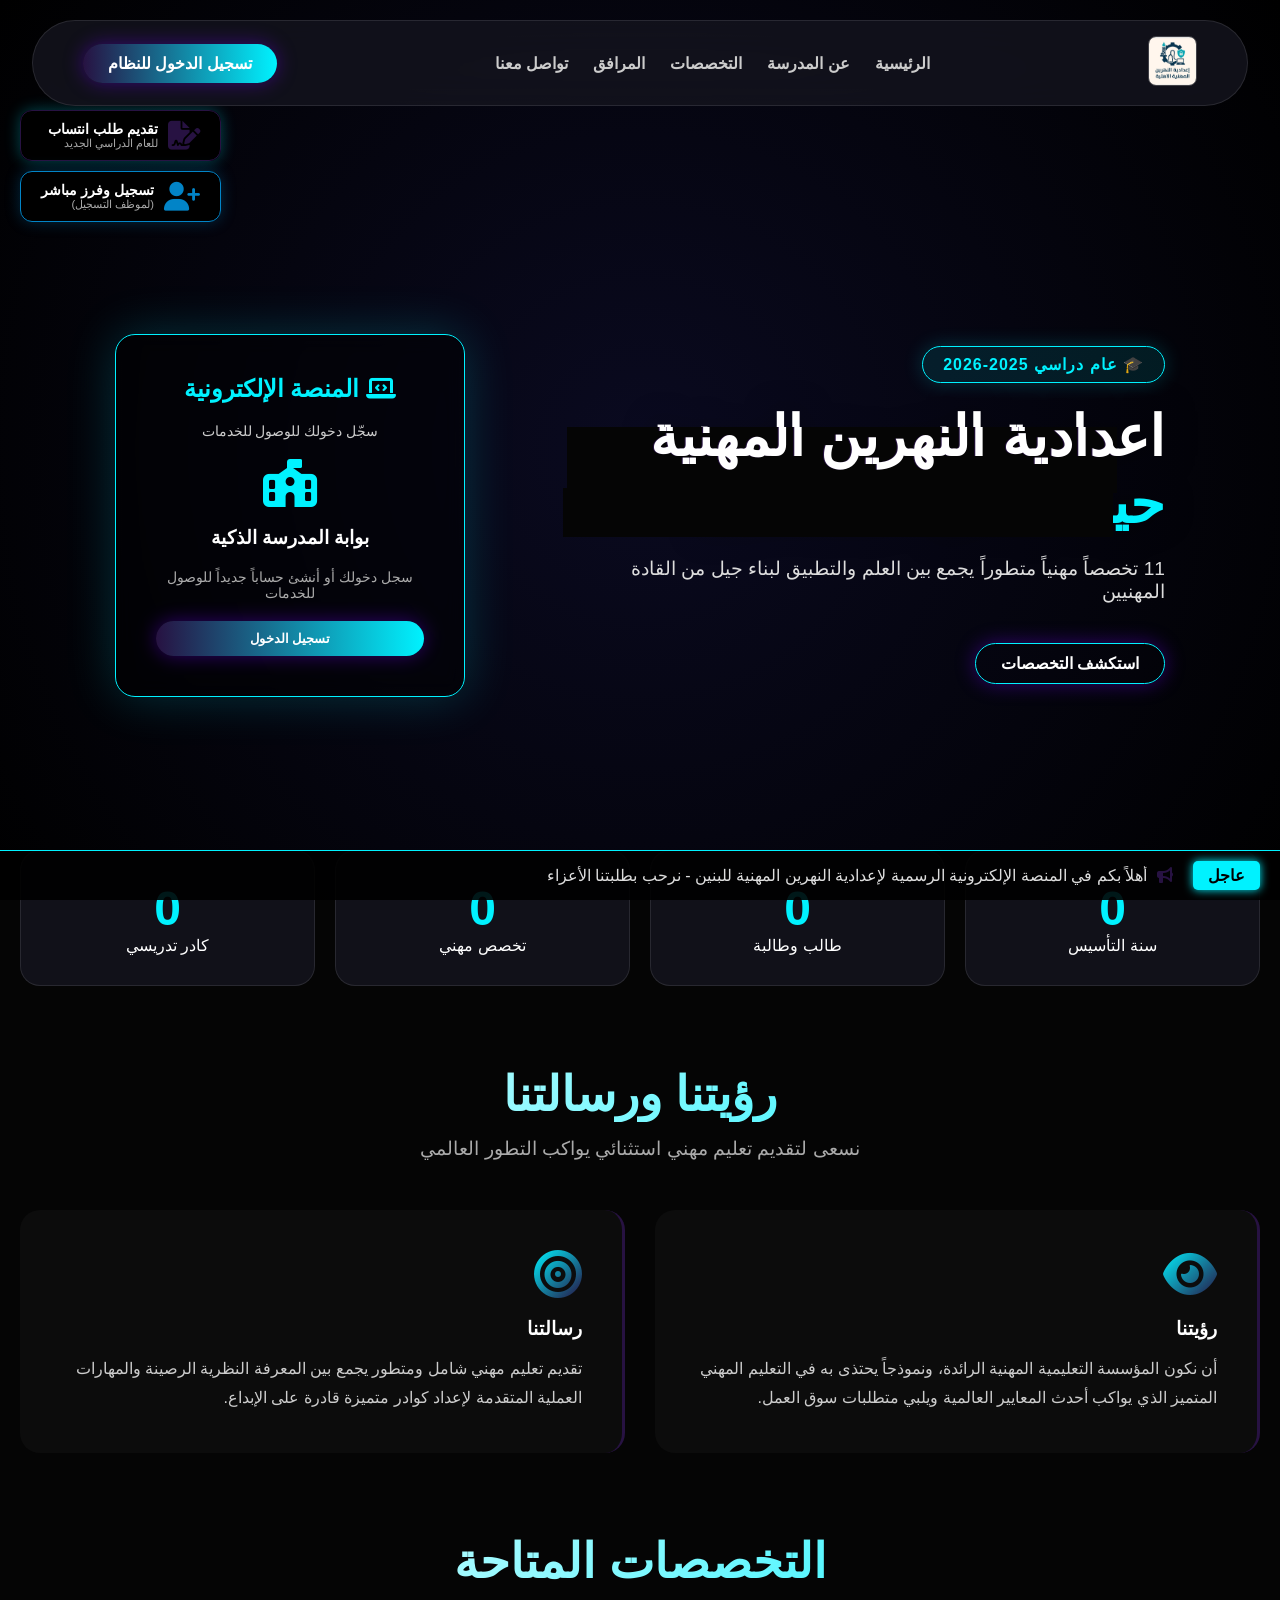
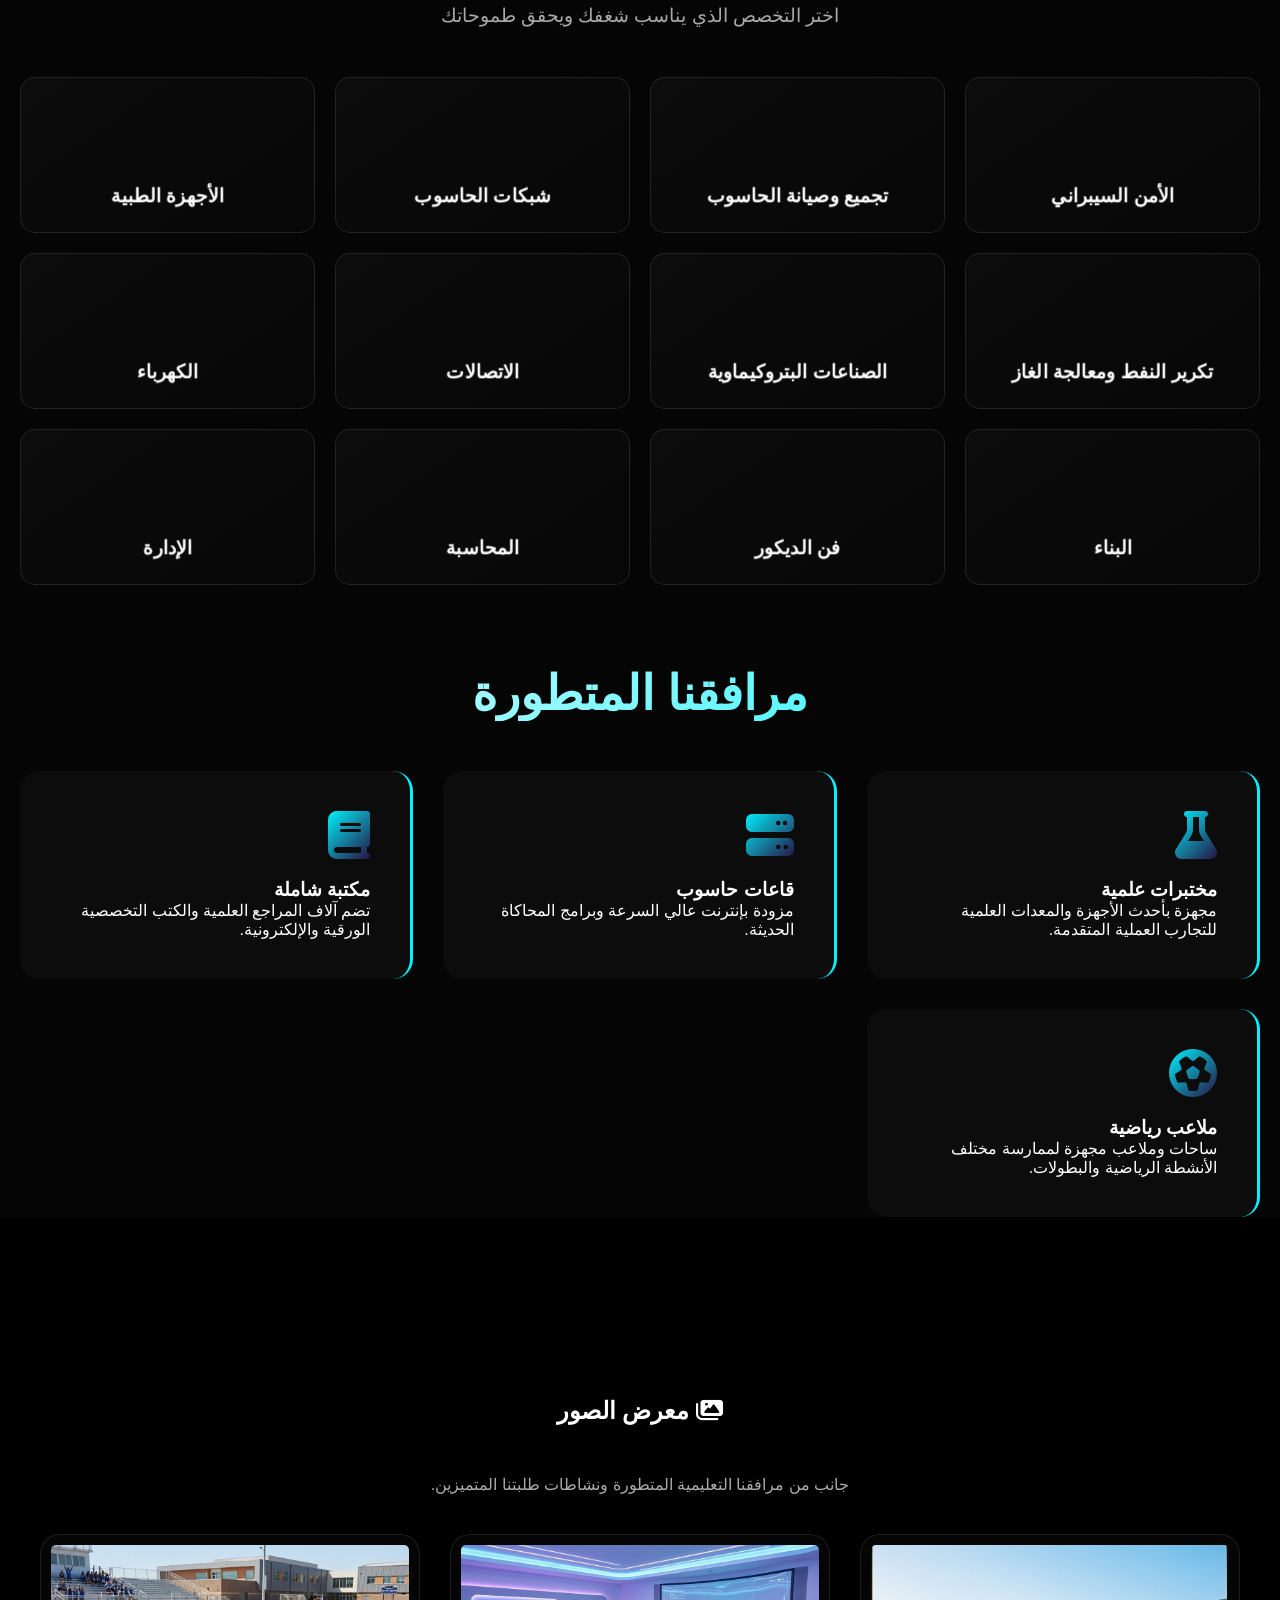
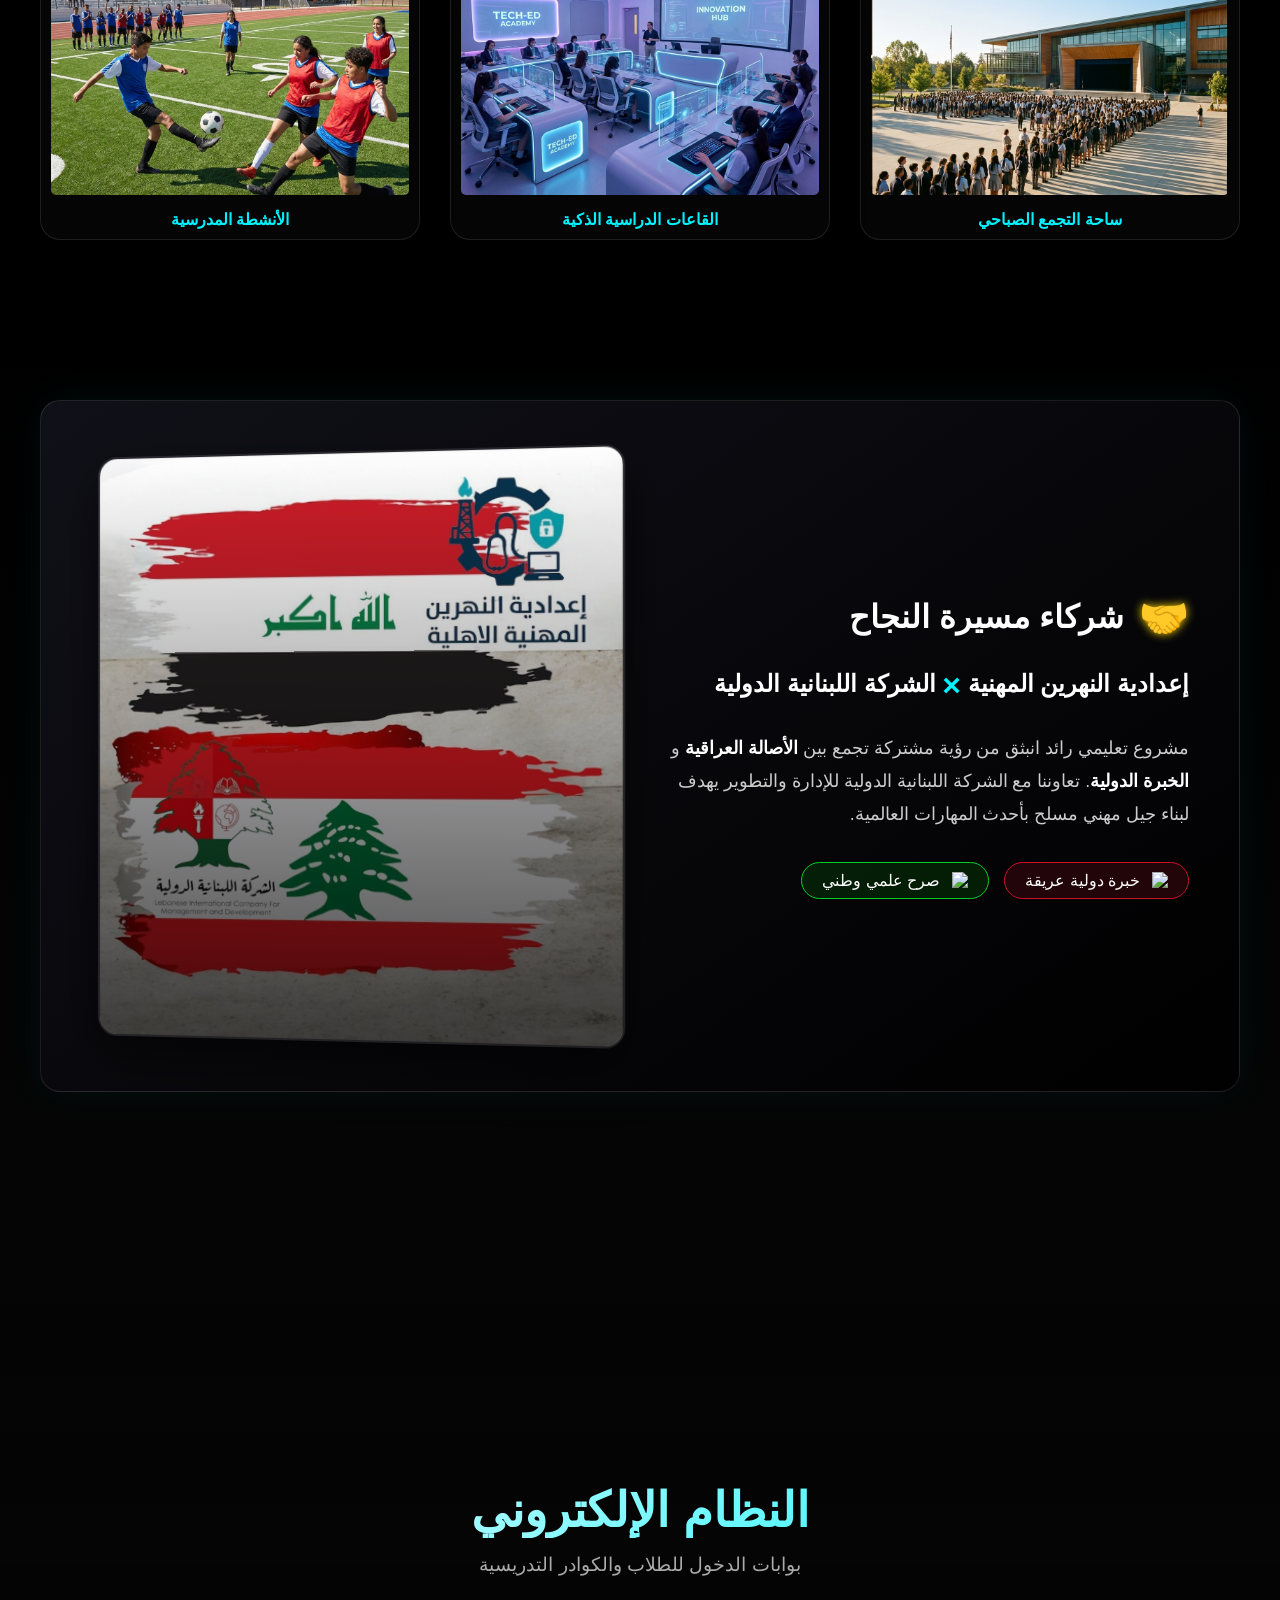
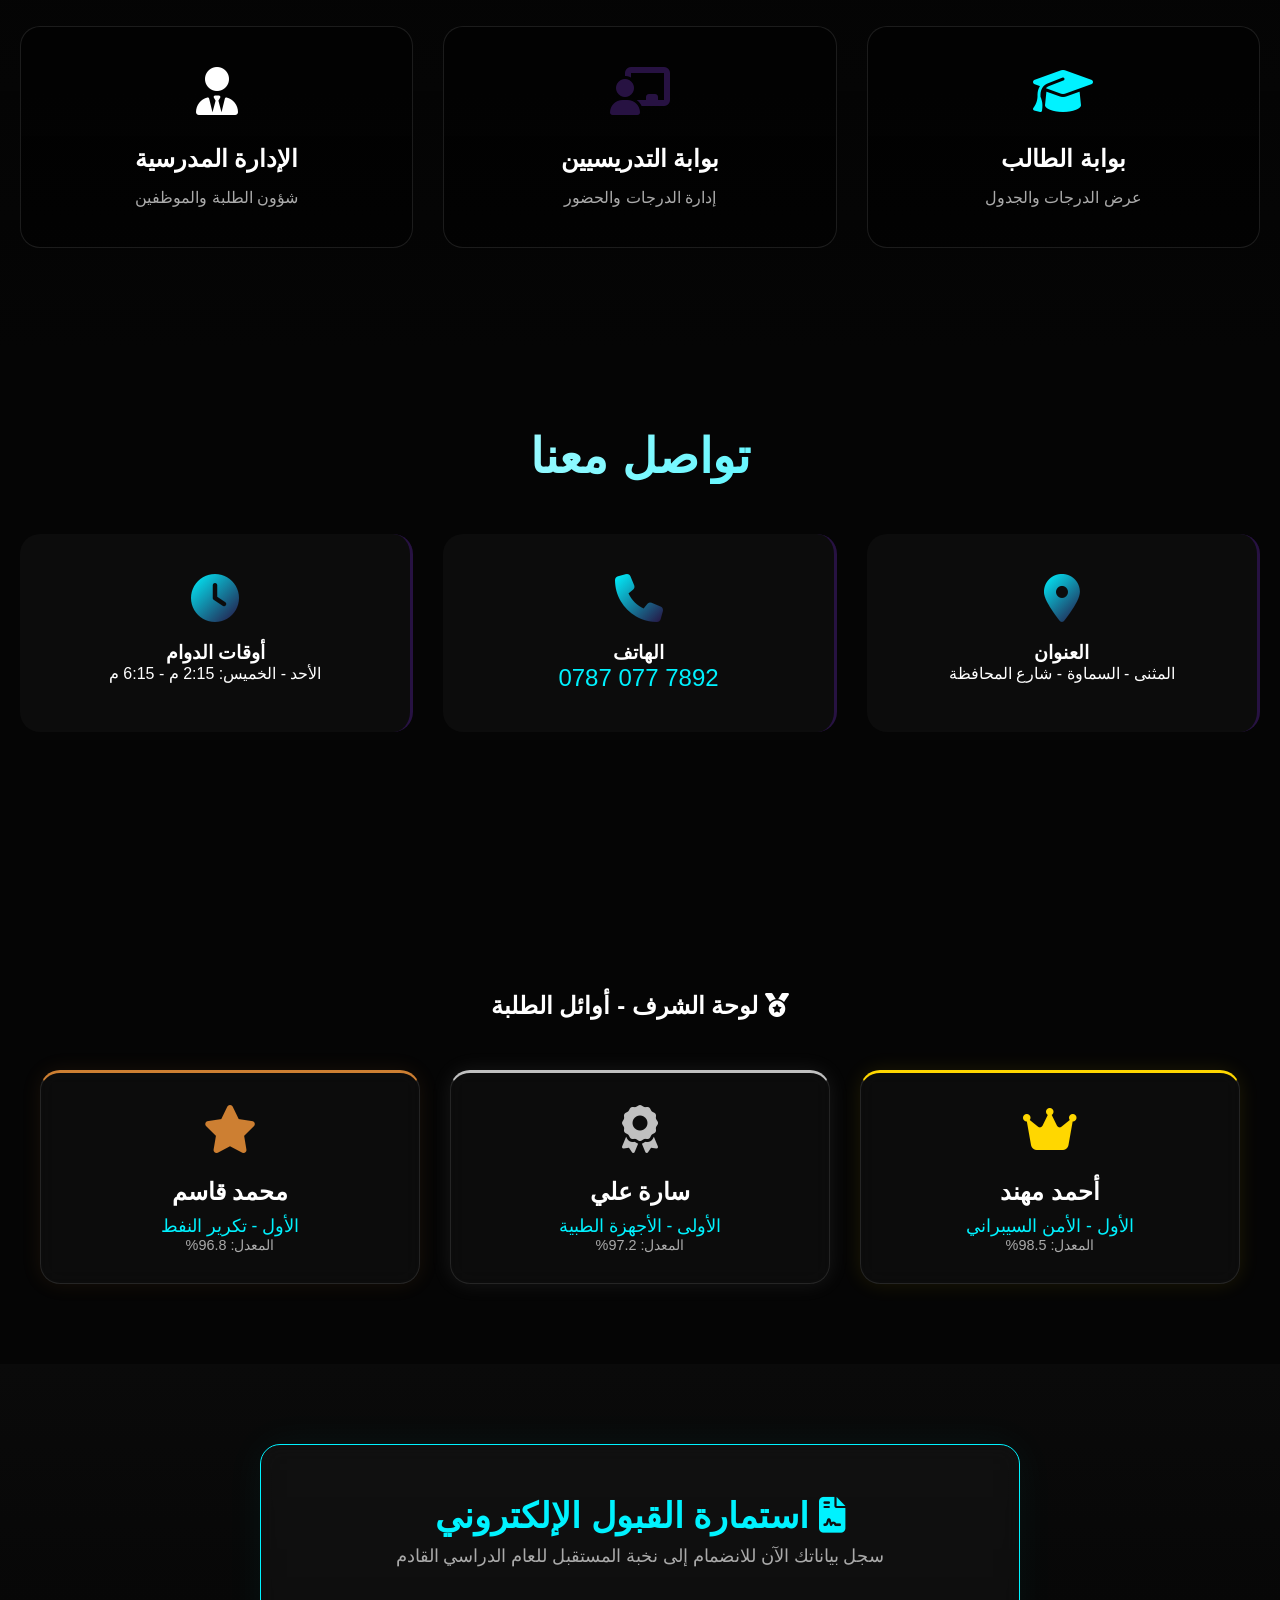
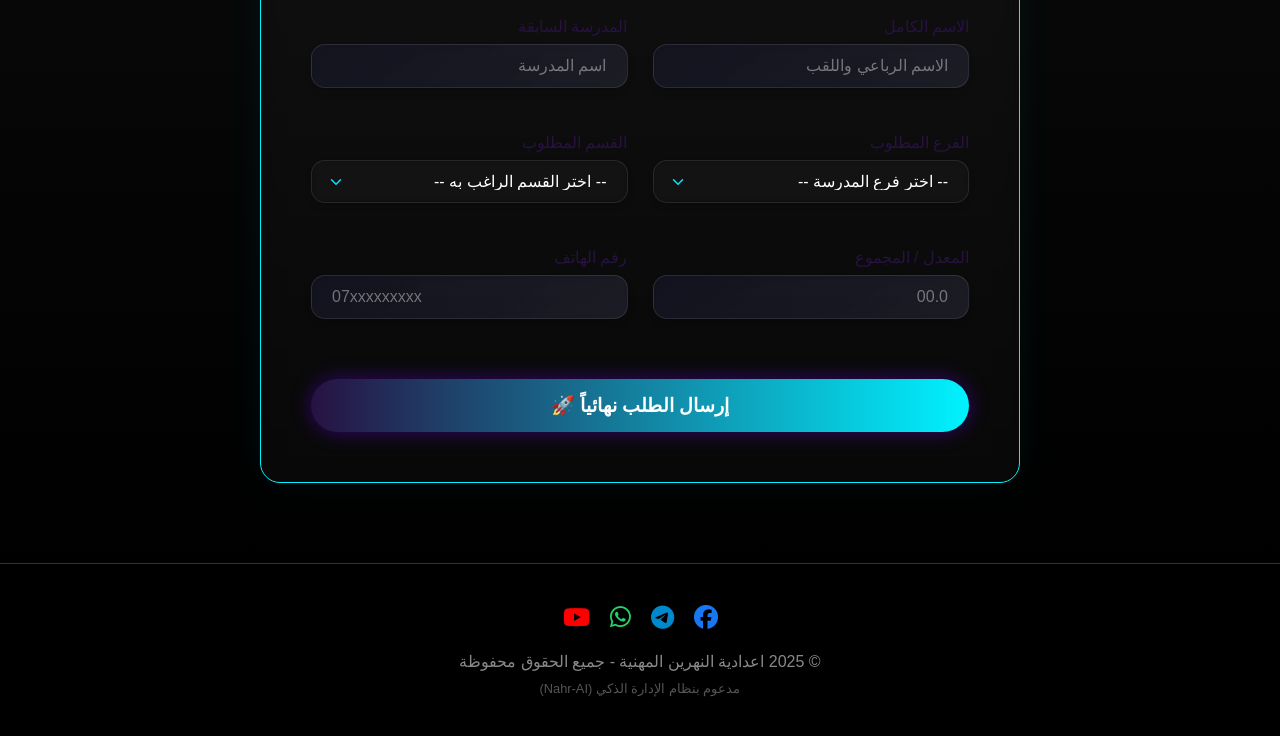
==== commit 612a0795: "إصلاح: ثلاث نوافذ إضافية محبوسة داخل #admin-dash • سجل الدرجات (بوابة المدرّس) — لم يكن يفتح إطلاقاً" ====
--- a/index.html
+++ b/index.html
@@ -225,24 +225,475 @@
             return r.json();
         }
 
+
+        /* ═══════════════════════════════════════════════════════════════
+           حارس الهيكلية — لا تُكتب هيكلية فرع إلا بعد حفظ نسخة منها
+           schoolDB/structureBackups/<branchId>/<ts> = { structure, by, reason, ts, depts, sections }
+           سبب وجوده: حادثة السماوة (تموز) وحادثة بابل (2 أيلول) — في كلتيهما
+           استُبدلت الهيكلية فتيتّم مئات الطلاب، ولم تكن هناك نسخة ولا سجل.
+           ═══════════════════════════════════════════════════════════════ */
+
+        window.STRUCTURE_BACKUP_KEEP = 20;
+
+        function _countStructure(st) {
+            let depts = 0, sections = 0;
+            (Array.isArray(st) ? st : Object.values(st || {})).forEach(d => {
+                if (!d || typeof d !== 'object') return;
+                depts++;
+                const stages = Array.isArray(d.stages) ? d.stages : Object.values(d.stages || {});
+                stages.forEach(stg => {
+                    if (!stg || typeof stg !== 'object') return;
+                    const secs = Array.isArray(stg.sections) ? stg.sections : Object.values(stg.sections || {});
+                    sections += secs.length;
+                });
+            });
+            return { depts, sections };
+        }
+
+        /**
+         * الكتابة الوحيدة المسموحة على هيكلية أي فرع.
+         * تحفظ نسخة من الحالية، تسجّل العملية، ثم تكتب الجديدة.
+         * وتعترض أي تقليص كبير وتطلب تأكيداً مكتوباً.
+         */
+        /** كل معرّفات الشعب في هيكلية، مسطّحةً — لمقارنة ما قبل وما بعد */
+        function _structureSectionIds(struct) {
+            const out = [];
+            _asEditArr(struct).forEach(dept => {
+                if (!dept) return;
+                _asEditArr(dept.stages).forEach(stg => {
+                    if (!stg) return;
+                    _asEditArr(stg.sections).forEach(sec => {
+                        if (sec && sec.id) out.push(String(sec.id));
+                    });
+                });
+                _asEditArr(dept.sections).forEach(sec => {   // هيكليات قديمة بلا مراحل
+                    if (sec && sec.id) out.push(String(sec.id));
+                });
+            });
+            return out;
+        }
+
+        window.saveStructureGuarded = async function (branchId, newStructure, reason) {
+            if (!branchId) throw new Error('لم يُحدَّد الفرع');
+            const path = 'settings/branches/' + branchId + '/structure';
+
+            let current = null;
+            try { current = (await _restGet(path)).val(); } catch (e) { console.warn('تعذّرت قراءة الهيكلية الحالية', e); }
+
+            const before = _countStructure(current);
+            const after  = _countStructure(newStructure);
+
+            // (أ) التقليص العددي: فقدان أكثر من 30% من الشعب أو أي قسم
+            const countLoss = before.sections > 0 &&
+                            (after.sections < before.sections * 0.7 || after.depts < before.depts);
+
+            // (ب) الأخطر: اختفاء معرّفات شعب مرتبط بها طلاب.
+            // العدّ وحده يخدع — «تهيئة الاختصاصات» تزيد عدد الشعب بينما تستبدل
+            // معرّفاتها كلها، فيصير كل طالب يتيماً والأرقام تبدو سليمة (حادثة بابل).
+            const idsAfter = new Set(_structureSectionIds(newStructure));
+            const lostIds  = _structureSectionIds(current).filter(id => !idsAfter.has(id));
+            let orphans = 0, orphanNames = [];
+            if (lostIds.length) {
+                try {
+                    const users = (await _restGet('users')).val() || {};
+                    const lost = new Set(lostIds);
+                    Object.values(users).forEach(u => {
+                        if (!u || String(u.role || '').toLowerCase() !== 'student' || u.graduated) return;
+                        if (u.branchId !== branchId) return;
+                        const cid = String(u.classId || u.major || '').trim();
+                        if (lost.has(cid)) {
+                            orphans++;
+                            if (orphanNames.length < 3) orphanNames.push(u.name || '—');
+                        }
+                    });
+                } catch (e) { orphans = -1; }   // تعذّر التحقّق → نعامله كخطر
+            }
+
+            if (countLoss || orphans !== 0) {
+                let msg = `تحذير قبل تعديل هيكلية الفرع:\n\n` +
+                    `الأقسام: ${before.depts}  ←  ${after.depts}\n` +
+                    `الشعب:   ${before.sections}  ←  ${after.sections}\n`;
+                if (orphans > 0) {
+                    msg += `\n🔴 ${orphans} طالباً سيفقدون شعبتهم ويختفون من القوائم` +
+                           `\nمنهم: ${orphanNames.join('، ')}` +
+                           `\n(${lostIds.length} شعبة ستُحذف معرّفاتها)\n`;
+                } else if (orphans < 0) {
+                    msg += `\n⚠️ تعذّر التحقّق من الطلاب المرتبطين — تابع بحذر.\n`;
+                } else if (lostIds.length) {
+                    msg += `\n${lostIds.length} شعبة ستُحذف (لا طلاب فيها).\n`;
+                }
+                msg += `\nستُحفظ نسخة قابلة للاسترجاع قبل التعديل.\nاكتب كلمة «تأكيد» للمتابعة:`;
+                const typed = await prompt(msg);
+                if (typed !== 'تأكيد') {
+                    showCustomAlert('أُلغيت العملية', 'لم تتغيّر الهيكلية — التأكيد غير مطابق.', 'info');
+                    throw new Error('cancelled-by-guard');
+                }
+            }
+
+            // حفظ نسخة قبل الكتابة
+            if (current) {
+                const ts = Date.now();
+                try {
+                    await _restSet('schoolDB/structureBackups/' + branchId + '/' + ts, {
+                        structure: current, ts,
+                        by: (typeof currentUser !== 'undefined' && currentUser) ? (currentUser.name || '') : '',
+                        reason: reason || 'تعديل الهيكلية',
+                        depts: before.depts, sections: before.sections
+                    });
+                    // إبقاء آخر عدد محدد فقط
+                    const all = (await _restGet('schoolDB/structureBackups/' + branchId)).val() || {};
+                    const keys = Object.keys(all).sort((a, b) => Number(b) - Number(a));
+                    for (const k of keys.slice(window.STRUCTURE_BACKUP_KEEP)) {
+                        await _restSet('schoolDB/structureBackups/' + branchId + '/' + k, null);
+                    }
+                } catch (e) { console.warn('تعذّر حفظ نسخة الهيكلية', e); }
+            }
+
+            await _restSet(path, newStructure);
+
+            if (typeof logActivity === 'function') {
+                logActivity('تعديل الهيكلية',
+                    `${reason || ''} — الأقسام ${before.depts}←${after.depts} · الشعب ${before.sections}←${after.sections}`,
+                    branchId);
+            }
+            return true;
+        };
+
+        // ── استرجاع نسخة سابقة ──
+        window.openStructureBackups = async function (branchId) {
+            branchId = branchId || (currentUser && currentUser?.branchId) || 'samawah';
+            const box = document.getElementById('struct-backup-list');
+            const modal = document.getElementById('struct-backup-modal');
+            if (!box || !modal) return;
+            // #admin-dash لا يُغلق في الـHTML فتُعشَّش النوافذ داخله — نُعيدها إلى body
+            if (modal.parentElement !== document.body) document.body.appendChild(modal);
+            modal.style.display = 'flex';
+            box.innerHTML = '<div style="padding:24px;text-align:center;color:#94a3b8;">جارٍ التحميل...</div>';
+            const all = (await _restGet('schoolDB/structureBackups/' + branchId)).val() || {};
+            const keys = Object.keys(all).sort((a, b) => Number(b) - Number(a));
+            const cur = _countStructure((await _restGet('settings/branches/' + branchId + '/structure')).val());
+            if (!keys.length) {
+                box.innerHTML = '<div style="padding:24px;text-align:center;color:#94a3b8;">لا توجد نسخ محفوظة لهذا الفرع بعد.<br><span style="font-size:.85rem;">تُحفظ النسخة تلقائياً عند أول تعديل قادم.</span></div>';
+                return;
+            }
+            box.innerHTML = `<div style="padding:10px 14px;background:#eff6ff;border:1px solid #bfdbfe;border-radius:10px;margin-bottom:12px;font-size:.86rem;">
+                الحالة الآن: <b>${cur.depts}</b> قسم و<b>${cur.sections}</b> شعبة</div>` +
+                keys.map(k => {
+                    const b = all[k];
+                    const d = new Date(Number(k));
+                    return `<div style="border:1px solid #e2e8f0;border-radius:10px;padding:12px 14px;margin-bottom:8px;display:flex;justify-content:space-between;align-items:center;gap:12px;flex-wrap:wrap;">
+                        <div>
+                            <div style="font-weight:700;font-size:.92rem;">${b.depts} قسم · ${b.sections} شعبة</div>
+                            <div style="font-size:.8rem;color:#64748b;margin-top:3px;">
+                                ${d.toLocaleDateString('ar-IQ')} — ${d.toLocaleTimeString('ar-IQ', {hour:'2-digit',minute:'2-digit'})}
+                                ${b.by ? ' · ' + b.by : ''}${b.reason ? ' · ' + b.reason : ''}
+                            </div>
+                        </div>
+                        <button onclick="restoreStructureBackup('${branchId}','${k}')"
+                            style="background:#1e3a8a;color:#fff;border:none;border-radius:8px;padding:8px 16px;cursor:pointer;font-family:inherit;font-weight:700;font-size:.83rem;">
+                            استرجاع</button>
+                    </div>`;
+                }).join('');
+        };
+
+        window.restoreStructureBackup = async function (branchId, ts) {
+            const all = (await _restGet('schoolDB/structureBackups/' + branchId + '/' + ts)).val();
+            if (!all || !all.structure) return showCustomAlert('خطأ', 'النسخة غير موجودة.', 'error');
+            const ok = await confirm(`استرجاع هيكلية الفرع إلى نسخة ${new Date(Number(ts)).toLocaleString('ar-IQ')}؟\n` +
+                `(${all.depts} قسم · ${all.sections} شعبة)\n\nستُحفظ الحالة الحالية أيضاً قبل الاسترجاع.`);
+            if (!ok) return;
+            try {
+                await window.saveStructureGuarded(branchId, all.structure, 'استرجاع نسخة سابقة');
+                showCustomAlert('تم', 'استُرجعت الهيكلية ✅ — حدّث الصفحة', 'success');
+                document.getElementById('struct-backup-modal').style.display = 'none';
+                setTimeout(() => location.reload(), 1200);
+            } catch (e) {
+                if (e.message !== 'cancelled-by-guard') showCustomAlert('خطأ', e.message, 'error');
+            }
+        };
+
+
+        /* ═══════════════════════════════════════════════════════════════
+           النسخة الاحتياطية اليومية إلى تليجرام
+           تعمل تلقائياً عند دخول مدير — مرة واحدة كل يوم.
+           تستخدم نفس بوت الإشعارات المحفوظ في schoolDB/notifConfig
+           وتحفظ حالتها في schoolDB/backupState
+           ═══════════════════════════════════════════════════════════════ */
+
+        function _todayKey() {
+            const d = new Date();
+            return d.getFullYear() + '-' + String(d.getMonth() + 1).padStart(2, '0') + '-' + String(d.getDate()).padStart(2, '0');
+        }
+
+        window.runDailyBackup = async function (manual) {
+            try {
+                const role = (currentUser && currentUser.role) || '';
+                if (!manual && role !== 'admin' && role !== 'superadmin' && !(currentUser && currentUser.isSuperAdmin)) return;
+
+                const state = (await _restGet('schoolDB/backupState')).val() || {};
+                if (!manual && state.lastDate === _todayKey()) return;   // أُنجزت اليوم
+
+                const cfg = (await _restGet('schoolDB/notifConfig')).val();
+                if (!cfg || !cfg.botToken || !cfg.chatIds) {
+                    if (manual) showCustomAlert('تنبيه', 'لم تُضبَط إعدادات بوت تليجرام بعد.', 'warning');
+                    return;
+                }
+                const chats = Array.isArray(cfg.chatIds) ? cfg.chatIds : String(cfg.chatIds).split(',').map(s => s.trim()).filter(Boolean);
+                if (!chats.length) return;
+
+                if (manual) showCustomAlert('جارٍ', 'يجري تجهيز النسخة الاحتياطية...', 'info');
+
+                // تنزيل القاعدة كاملة
+                const snap = await _restGet('');
+                const data = snap.val() || {};
+                const json = JSON.stringify(data);
+                const sizeKB = Math.round(json.length / 1024);
+
+                // إحصاء موجز يرافق الملف
+                const users = data.users || {};
+                let students = 0, staff = 0;
+                Object.values(users).forEach(u => {
+                    if (!u || typeof u !== 'object') return;
+                    if (u.role === 'student') students++;
+                    else if (u.role) staff++;
+                });
+                const rev = Object.values((data.finance || {}).revenues || {});
+                const exp = Object.values((data.finance || {}).expenses || {});
+                const sum = a => a.reduce((s, x) => s + (Number(x && x.amount) || 0), 0);
+                const fmt = n => (n || 0).toLocaleString('en-US');
+
+                const caption =
+                    `🗄️ نسخة احتياطية — ${_todayKey()}\n` +
+                    `المدرسة: مؤسسة النهرين التعليمية\n\n` +
+                    `👥 الطلاب: ${students}\n` +
+                    `👤 الملاك: ${staff}\n` +
+                    `💰 الإيرادات: ${rev.length} قيد · ${fmt(sum(rev))} د.ع\n` +
+                    `💸 المصروفات: ${exp.length} قيد · ${fmt(sum(exp))} د.ع\n` +
+                    `📦 الحجم: ${sizeKB} KB`;
+
+                const blob = new Blob([json], { type: 'application/json' });
+                const fileName = `nahrain-backup-${_todayKey()}.json`;
+
+                let sent = 0, lastErr = '';
+                for (const chat of chats) {
+                    try {
+                        const fd = new FormData();
+                        fd.append('chat_id', chat);
+                        fd.append('caption', caption);
+                        fd.append('document', blob, fileName);
+                        const r = await fetch(`https://api.telegram.org/bot${cfg.botToken}/sendDocument`, { method: 'POST', body: fd });
+                        const j = await r.json();
+                        if (j && j.ok) sent++; else lastErr = (j && j.description) || 'خطأ غير معروف';
+                    } catch (e) { lastErr = e.message; }
+                }
+
+                if (sent > 0) {
+                    await _restSet('schoolDB/backupState', {
+                        lastDate: _todayKey(), lastTs: Date.now(),
+                        by: (currentUser && currentUser.name) || '', sizeKB, students,
+                        sentTo: sent, manual: !!manual
+                    });
+                    if (typeof logActivity === 'function') {
+                        logActivity('نسخة احتياطية', `أُرسلت إلى تليجرام — ${sizeKB} KB — ${students} طالب`,
+                            (currentUser && currentUser?.branchId) || '');
+                    }
+                    if (manual) showCustomAlert('تم', `أُرسلت النسخة إلى ${sent} محادثة ✅`, 'success');
+                    console.log('[backup] sent', sizeKB, 'KB to', sent, 'chat(s)');
+                } else if (manual) {
+                    showCustomAlert('فشل الإرسال', lastErr || 'تعذّر الإرسال إلى تليجرام', 'error');
+                }
+            } catch (e) {
+                console.warn('[backup] failed', e);
+                if (manual) showCustomAlert('خطأ', 'تعذّرت النسخة الاحتياطية: ' + e.message, 'error');
+            }
+        };
+
+        // عرض حالة آخر نسخة في لوحة الإدارة
+        window.refreshBackupStatus = async function () {
+            const el = document.getElementById('backup-status');
+            if (!el) return;
+            const s = (await _restGet('schoolDB/backupState')).val() || {};
+            if (!s.lastDate) {
+                el.innerHTML = '<span style="color:#b91c1c;">لم تُؤخذ نسخة بعد</span>';
+                return;
+            }
+            const today = s.lastDate === _todayKey();
+            el.innerHTML = `<span style="color:${today ? '#15803d' : '#b45309'};">` +
+                `${today ? '✅ نسخة اليوم أُرسلت' : '⚠️ آخر نسخة: ' + s.lastDate}` +
+                `</span> <span style="color:#64748b;font-size:.85rem;">— ${s.sizeKB || 0} KB · ${s.students || 0} طالب</span>`;
+        };
+
+
+        /* ═══════════════════════════════════════════════════════════════
+           سجل وثائق عدم الممانعة
+           schoolDB/nojCounters/<branchId>/<year>       = آخر رقم صدر
+           schoolDB/noObjectionLog/<key> = { num, name, className, studentUid,
+                                             branchId, to, year, by, ts }
+           الغرض: معرفة لمن صدرت الوثيقة وكم عددها — وترقيمها تسلسلياً
+           بدل خانة «العدد» الفارغة التي كانت تُطبع نقاطاً.
+           ═══════════════════════════════════════════════════════════════ */
+
+        window.nojBranch = function () {
+            return (typeof currentUser !== 'undefined' && currentUser) ? (currentUser.branchId || 'samawah') : 'samawah';
+        };
+
+        /** يحجز الرقم التالي للفرع في السنة الحالية ويعيده منسّقاً */
+        window.nextNojNumber = async function (branchId) {
+            branchId = branchId || nojBranch();
+            const year = new Date().getFullYear();
+            const path = `schoolDB/nojCounters/${branchId}/${year}`;
+            let last = 0;
+            try { last = Number((await _restGet(path)).val()) || 0; } catch (e) {}
+            const next = last + 1;
+            try { await _restSet(path, next); } catch (e) { console.warn('noj counter', e); }
+            return { num: next, year, label: `${next} / ${year}` };
+        };
+
+        /** يسجّل صدور وثيقة */
+        window.logNoObjection = async function (rec) {
+            const key = 'noj_' + Date.now() + '_' + Math.floor(Math.random() * 999);
+            const row = {
+                num: rec.num || 0,
+                year: rec.year || new Date().getFullYear(),
+                name: rec.name || '',
+                className: rec.className || '',
+                studentUid: rec.studentUid || '',
+                to: rec.to || '',
+                branchId: rec.branchId || nojBranch(),
+                by: (typeof currentUser !== 'undefined' && currentUser) ? (currentUser.name || '') : '',
+                ts: Date.now()
+            };
+            try {
+                await _restSet('schoolDB/noObjectionLog/' + key, row);
+                if (typeof logActivity === 'function') {
+                    logActivity('وثيقة عدم ممانعة', `${row.name} — العدد ${row.num}/${row.year}`, row.branchId);
+                }
+            } catch (e) { console.warn('noj log', e); }
+            return row;
+        };
+
+        // ══════════ شاشة السجل ══════════
+        window.openNojRegistry = async function () {
+            const modal = document.getElementById('noj-registry-modal');
+            const box = document.getElementById('noj-registry-body');
+            if (!modal || !box) return;
+            // #admin-dash لا يُغلق في الـHTML فتُعشَّش النوافذ داخله — نُعيدها إلى body
+            if (modal.parentElement !== document.body) document.body.appendChild(modal);
+            modal.style.display = 'flex';
+            box.innerHTML = '<div style="padding:30px;text-align:center;color:#94a3b8;">جارٍ التحميل...</div>';
+            const all = (await _restGet('schoolDB/noObjectionLog')).val() || {};
+            const br = nojBranch();
+            window._nojRows = Object.values(all)
+                .filter(r => r && r.branchId === br)
+                .sort((a, b) => (b.ts || 0) - (a.ts || 0));
+            renderNojRegistry();
+        };
+
+        window.renderNojRegistry = function () {
+            const box = document.getElementById('noj-registry-body');
+            const rows = window._nojRows || [];
+            const q = (document.getElementById('noj-search')?.value || '').trim();
+            const filtered = q ? rows.filter(r => (r.name || '').includes(q) || String(r.num).includes(q)) : rows;
+
+            const thisYear = new Date().getFullYear();
+            const yearCount = rows.filter(r => r.year === thisYear).length;
+            const monthCount = rows.filter(r => {
+                const d = new Date(r.ts || 0);
+                return d.getFullYear() === thisYear && d.getMonth() === new Date().getMonth();
+            }).length;
+
+            const kpi = `<div style="display:grid;grid-template-columns:repeat(auto-fit,minmax(120px,1fr));gap:10px;margin-bottom:16px;">
+                ${[['📄', 'الإجمالي', rows.length, '#1e3a8a'],
+                   ['📅', 'هذه السنة', yearCount, '#0369a1'],
+                   ['🗓️', 'هذا الشهر', monthCount, '#15803d']]
+                  .map(([i, l, v, c]) => `<div style="background:#f8fafc;border:1px solid #e2e8f0;border-radius:10px;padding:12px;text-align:center;">
+                    <div style="font-size:1.2rem;">${i}</div>
+                    <div style="font-weight:900;font-size:1.3rem;color:${c};margin-top:2px;">${v}</div>
+                    <div style="font-size:.75rem;color:#64748b;">${l}</div></div>`).join('')}
+            </div>`;
+
+            if (!rows.length) {
+                box.innerHTML = kpi + `<div style="padding:30px;text-align:center;color:#94a3b8;">
+                    لم تصدر وثائق بعد من هذا الفرع.<br>
+                    <span style="font-size:.85rem;">كل وثيقة تُطبع من الآن ستُسجَّل تلقائياً برقم تسلسلي.</span></div>`;
+                return;
+            }
+            box.innerHTML = kpi + `<div style="overflow-x:auto;">
+                <table style="width:100%;border-collapse:collapse;font-size:.86rem;">
+                <thead><tr style="background:#f1f5f9;">
+                    <th style="padding:9px;text-align:right;">العدد</th>
+                    <th style="padding:9px;text-align:right;">الطالب</th>
+                    <th style="padding:9px;text-align:right;">الصف</th>
+                    <th style="padding:9px;text-align:right;">إلى</th>
+                    <th style="padding:9px;text-align:right;">التاريخ</th>
+                    <th style="padding:9px;text-align:right;">الموظف</th>
+                </tr></thead><tbody>
+                ${filtered.map(r => `<tr style="border-bottom:1px solid #eef2f7;">
+                    <td style="padding:9px;font-family:monospace;font-weight:700;">${r.num}/${r.year}</td>
+                    <td style="padding:9px;font-weight:600;">${escHtml(r.name || '')}</td>
+                    <td style="padding:9px;color:#64748b;">${escHtml(r.className || '—')}</td>
+                    <td style="padding:9px;color:#64748b;">${escHtml(r.to || '—')}</td>
+                    <td style="padding:9px;color:#64748b;">${new Date(r.ts).toLocaleDateString('ar-IQ')}</td>
+                    <td style="padding:9px;color:#64748b;">${escHtml(r.by || '—')}</td>
+                </tr>`).join('')}
+                </tbody></table></div>
+                ${filtered.length !== rows.length ? `<div style="margin-top:10px;font-size:.82rem;color:#64748b;">عُرض ${filtered.length} من ${rows.length}</div>` : ''}`;
+        };
+
+        window.printNojRegistry = function () {
+            const rows = window._nojRows || [];
+            if (!rows.length) return;
+            const br = (window.NAHRAIN_BRANCHES && window.NAHRAIN_BRANCHES[nojBranch()]) || {};
+            const w = window.open('', '_blank');
+            w.document.write(`<!DOCTYPE html><html dir="rtl"><head><meta charset="UTF-8">
+<title>سجل وثائق عدم الممانعة</title>
+<link href="https://fonts.googleapis.com/css2?family=Cairo:wght@400;700;900&display=swap" rel="stylesheet">
+<style>*{margin:0;padding:0;box-sizing:border-box;font-family:'Cairo',sans-serif;}
+body{padding:24px;color:#0f172a;} h1{font-size:1.25rem;text-align:center;}
+.sub{text-align:center;color:#64748b;font-size:.9rem;margin:4px 0 18px;}
+table{width:100%;border-collapse:collapse;font-size:.85rem;}
+th,td{border:1px solid #cbd5e1;padding:7px;text-align:right;}
+th{background:#f1f5f9;} .tot{margin-top:18px;background:#fef3c7;border:2px solid #d97706;border-radius:10px;padding:12px;text-align:center;font-weight:900;}
+@media print{body{padding:0;}}</style></head><body>
+<h1>${escHtml(br.name || 'مؤسسة النهرين التعليمية')}</h1>
+<div class="sub">سجل وثائق عدم الممانعة — حتى ${new Date().toLocaleDateString('ar-IQ')}</div>
+<table><thead><tr><th>ت</th><th>العدد</th><th>الطالب</th><th>الصف</th><th>إلى</th><th>التاريخ</th><th>الموظف</th></tr></thead><tbody>
+${rows.map((r, i) => `<tr><td>${i + 1}</td><td>${r.num}/${r.year}</td><td>${escHtml(r.name || '')}</td>
+<td>${escHtml(r.className || '—')}</td><td>${escHtml(r.to || '—')}</td>
+<td>${new Date(r.ts).toLocaleDateString('ar-IQ')}</td><td>${escHtml(r.by || '—')}</td></tr>`).join('')}
+</tbody></table>
+<div class="tot">إجمالي الوثائق الصادرة: ${rows.length}</div>
+<script>window.onload=function(){window.print();}<\/script></body></html>`);
+            w.document.close();
+        };
+
         async function printAdmissionApproval(uid, name, className) {
             console.log("Admission Approval Clicked:", { uid, name, className });
             try {
-                const bId = currentUser ? (currentUser.branchId || 'samawah') : 'samawah';
+                const bId = currentUser ? (currentUser?.branchId || 'samawah') : 'samawah';
                 const branch = window.NAHRAIN_BRANCHES[bId];
                 if (!branch) throw new Error("Branch data not found: " + bId);
 
                 const logo = branch.logo || 'logo_samawah.jpg';
                 const schoolFullName = branch.name || 'إعدادية النهرين المهنية الأهلية';
+                const nojTitle = window.getNojSchoolTitle(bId);
 
                 const today = new Date();
                 const dateStr = today.toLocaleDateString('ar-EG');
                 const yearStr = today.getFullYear() + " / " + (today.getFullYear() + 1);
 
+                // ترقيم تسلسلي للوثيقة + تسجيلها في السجل
+                let _noj = { num: '', year: today.getFullYear(), label: '.................' };
+                try {
+                    _noj = await nextNojNumber(bId);
+                    await logNoObjection({ num: _noj.num, year: _noj.year, name: name,
+                        className: className || '', studentUid: uid, branchId: bId });
+                } catch (e) { console.warn('تعذّر ترقيم/تسجيل الوثيقة', e); }
+
                 const content = `
                     <div style="display: flex; justify-content: space-between; align-items: center; border-bottom: 2px solid #000; padding-bottom: 15px; margin-bottom: 30px;">
                         <div style="text-align: right; font-size: 0.95rem; font-weight: bold; color: #000;">
-                            <p>مؤسسة النهرين التعليمية الدولية</p>
+                            <p style="white-space:nowrap;">${nojTitle.ar}</p>
                             <p>بالتعاون مع الشركة اللبنانية الدولية</p>
                         </div>
                         <div>
@@ -250,12 +701,12 @@
                         </div>
                         <div style="text-align: left; font-size: 0.9rem; font-family: sans-serif;">
                             <p>Ministry of Education</p>
-                            <p>Directorate of Education in Al-Muthanna</p>
-                            <p>Al-Nahrain Private School</p>
+                            <p>Directorate of Education in Al-${nojTitle.gov.en}</p>
+                            <p style="white-space:nowrap;">${nojTitle.en}</p>
                         </div>
                     </div>
                     <div style="display: flex; justify-content: space-between; margin-bottom: 40px;">
-                        <div>العدد : .................</div>
+                        <div>العدد : ${_noj.label}</div>
                         <div>التاريخ : ${dateStr} م</div>
                     </div>
                     <h2 style="text-align: center; text-decoration: underline; margin-bottom: 50px; font-weight: bold; font-size: 1.6rem;">م/ استمارة قبول طالب</h2>
@@ -276,6 +727,8 @@
                 const modalEl = document.getElementById('admission-approval-modal');
                 if (!contentEl || !modalEl) return alert("Error: Printing elements not found in DOM.");
 
+                // #admin-dash لا يُغلق في الـHTML — نرفع النافذة إلى body قبل الإظهار
+                if (modalEl.parentElement !== document.body) document.body.appendChild(modalEl);
                 contentEl.innerHTML = content;
                 modalEl.style.display = 'flex';
 
@@ -467,6 +920,11 @@
         }
 
         /* --- News Ticker --- */
+
+        /* شريط الأخبار: يظهر في الصفحة العامة فقط — كان يغطّي أزرار اللوحات */
+        body.dash-open .news-ticker { display: none !important; }
+        .dashboard-overlay, [id$="-dash"] { padding-bottom: 64px; }
+
         .news-ticker {
             position: fixed;
             bottom: 0;
@@ -2318,6 +2776,25 @@
             transition: background 0.2s, transform 0.2s;
         }
         .std-close-btn:hover { background: rgba(255,255,255,0.28); transform: scale(1.08); }
+
+        .t-logout-btn {
+            position: absolute;
+            top: 16px;
+            right: 16px;
+            display: flex; align-items: center; gap: 6px;
+            padding: 7px 14px;
+            border-radius: 20px;
+            background: rgba(220,38,38,0.18);
+            border: 1px solid rgba(255,255,255,0.25);
+            color: #fff;
+            font-size: 0.82rem;
+            font-family: 'Cairo', sans-serif;
+            font-weight: 700;
+            cursor: pointer;
+            backdrop-filter: blur(8px);
+            transition: background 0.2s, transform 0.2s;
+        }
+        .t-logout-btn:hover { background: rgba(220,38,38,0.45); transform: scale(1.04); }
 
         .std-qr-box {
             position: absolute;
@@ -3976,20 +4453,40 @@
             <input type="password" id="new-staff-pass" class="cyber-input" placeholder="كلمة المرور">
 
             <label>الدور الوظيفي</label>
-            <select id="new-staff-role" class="cyber-input">
+            <select id="new-staff-role" class="cyber-input" onchange="toggleRegistrarBranchUI('new')">
                 <option value="teacher" selected>مدرس</option>
                 <option value="admin">مدير فرع</option>
                 <option value="accountant">موظف حسابات</option>
                 <option value="registrar">موظف تسجيل</option>
+                <option value="dataentry">مدخل بيانات إداري</option>
             </select>
 
-            <label>الفرع المدرسي</label>
-            <select id="new-staff-branch" class="cyber-input">
-                <option value="samawah">إعدادية النهرين المهنية - السماوة</option>
-                <option value="primary">مدرسة النهرين الابتدائية - السماوة</option>
-                <option value="evening">إعدادية النهرين المهنية - المسائية</option>
-                <option value="babylon">إعدادية النهرين المهنية - بابل</option>
-            </select>
+            <div id="new-staff-branch-single">
+                <label>الفرع المدرسي</label>
+                <select id="new-staff-branch" class="cyber-input">
+                    <option value="samawah">إعدادية النهرين المهنية - السماوة</option>
+                    <option value="primary">مدرسة النهرين الابتدائية - السماوة</option>
+                    <option value="evening">إعدادية النهرين المهنية - المسائية</option>
+                    <option value="babylon">إعدادية النهرين المهنية - بابل</option>
+                </select>
+            </div>
+            <div id="new-staff-branch-multi" style="display:none;">
+                <label>الفروع المسموح بها <span style="color:#dc2626; font-size:0.8rem;">(اختر فرعاً أو أكثر)</span></label>
+                <div style="display:grid; grid-template-columns:1fr 1fr; gap:8px; margin-top:6px;">
+                    <label style="display:flex; align-items:center; gap:7px; background:#f8faff; padding:9px 10px; border-radius:10px; border:1.5px solid #e2e8f0; cursor:pointer; font-size:0.87rem; color:#1e293b;">
+                        <input type="checkbox" class="new-branch-cb" value="samawah"> السماوة - مهني
+                    </label>
+                    <label style="display:flex; align-items:center; gap:7px; background:#f8faff; padding:9px 10px; border-radius:10px; border:1.5px solid #e2e8f0; cursor:pointer; font-size:0.87rem; color:#1e293b;">
+                        <input type="checkbox" class="new-branch-cb" value="primary"> النهرين الابتدائية
+                    </label>
+                    <label style="display:flex; align-items:center; gap:7px; background:#f8faff; padding:9px 10px; border-radius:10px; border:1.5px solid #e2e8f0; cursor:pointer; font-size:0.87rem; color:#1e293b;">
+                        <input type="checkbox" class="new-branch-cb" value="evening"> المسائية
+                    </label>
+                    <label style="display:flex; align-items:center; gap:7px; background:#f8faff; padding:9px 10px; border-radius:10px; border:1.5px solid #e2e8f0; cursor:pointer; font-size:0.87rem; color:#1e293b;">
+                        <input type="checkbox" class="new-branch-cb" value="babylon"> بابل - مهني
+                    </label>
+                </div>
+            </div>
 
             <div class="staff-actions">
                 <button class="btn-save" onclick="saveNewStaff(this)"><i class="fa-solid fa-user-plus"></i> إنشاء الحساب</button>
@@ -4056,7 +4553,8 @@
                     </div>
                     <div style="grid-column:span 2;">
                         <select id="auto-student-gender" class="cyber-input"
-                            style="width:100%; appearance:auto !important; -webkit-appearance:auto !important; background-color:#f8faff !important; background-image:none !important; border:1.5px solid #e2e8f0 !important; color:#1e293b !important; border-radius:12px !important; padding:11px 16px !important; box-shadow:none !important; transform:none !important;">
+                            style="width:100%; appearance:auto !important; -webkit-appearance:auto !important; background-color:#f8faff !important; background-image:none !important; border:1.5px solid #e2e8f0 !important; color:#1e293b !important; border-radius:12px !important; padding:11px 16px !important; box-shadow:none !important; transform:none !important;"
+                            onchange="autoSetShiftFromGender()">
                             <option value="male">ذكر (ولد) ♂️</option>
                             <option value="female">أنثى (بنت) ♀️</option>
                         </select>
@@ -4085,8 +4583,8 @@
                 <div style="display:grid; grid-template-columns:1fr 1fr; gap:12px; margin-bottom:24px;">
                     <div id="shift-field-wrap" style="display:none; grid-column:span 2;">
                         <select id="auto-student-shift" class="cyber-input"
-                            style="width:100%; appearance:auto !important; -webkit-appearance:auto !important; background-color:#f8faff !important; background-image:none !important; border:1.5px solid #e2e8f0 !important; color:#1e293b !important; border-radius:12px !important; padding:11px 16px !important; box-shadow:none !important; transform:none !important;"
-                            onchange="autoSetGenderFromShift()">
+                            style="width:100%; appearance:auto !important; -webkit-appearance:auto !important; background-color:#e8f0fe !important; background-image:none !important; border:1.5px solid #e2e8f0 !important; color:#1a56db !important; border-radius:12px !important; padding:11px 16px !important; box-shadow:none !important; transform:none !important;"
+                            disabled>
                             <option value="صباحي">دوام صباحي 🌅</option>
                             <option value="مسائي">دوام مسائي 🌙</option>
                         </select>
@@ -4188,6 +4686,9 @@
                             style="background:#e91e63; display:none; padding:8px 20px;" onclick="showBranchSelection()">🏢 تبديل المدرسة/الفرع</button>
                         <button onclick="openNoObjectionForm()" style="background:linear-gradient(135deg,#b45309,#d97706);color:#fff;border:none;border-radius:10px;padding:9px 18px;font-family:'Cairo',sans-serif;font-weight:800;font-size:0.85rem;cursor:pointer;">
                             <i class="fa-solid fa-file-contract" style="margin-left:6px;"></i> وثيقة عدم الممانعة
+                        </button>
+                        <button onclick="openNojRegistry()" style="background:linear-gradient(135deg,#78350f,#a16207);color:#fff;border:none;border-radius:10px;padding:9px 18px;font-family:'Cairo',sans-serif;font-weight:800;font-size:0.85rem;cursor:pointer;margin-inline-start:8px;">
+                            <i class="fa-solid fa-list-check" style="margin-left:6px;"></i> سجل الوثائق
                         </button>
                     </div>
                 </div>
@@ -4345,6 +4846,7 @@
                             <option value="due_soon">due_soon</option>
                             <option value="paid">paid</option>
                             <option value="not_due">not_due</option>
+                            <option value="full_paid">full_paid</option>
                         </select>
 
                         <!-- Modern status chip filter -->
@@ -4368,6 +4870,11 @@
                                 onclick="setInstStatusFilter('paid')"
                                 style="--chip-color:#15803d; --chip-bg:#f0fdf4;">
                                 <i class="fa-solid fa-circle-check" style="color:#22c55e;"></i> مسدد
+                            </button>
+                            <button class="inst-chip" data-val="full_paid"
+                                onclick="setInstStatusFilter('full_paid')"
+                                style="--chip-color:#166534; --chip-bg:#dcfce7;">
+                                <i class="fa-solid fa-crown" style="color:#16a34a;"></i> مسدد بالكامل
                             </button>
                             <button class="inst-chip" data-val="not_due"
                                 onclick="setInstStatusFilter('not_due')"
@@ -4597,6 +5104,7 @@
                         <table class="acc-table" id="acc-hr-table">
                             <thead>
                                 <tr>
+                                    <th style="width:44px;">ت</th>
                                     <th>اسم الموظف</th>
                                     <th>الدور (المنصب)</th>
                                     <th>الراتب الأساسي</th>
@@ -4618,37 +5126,73 @@
 
             <!-- Tab: Logistics (Transportation & Canteen) -->
             <div id="acc-tab-logistics" class="acc-tab-content" style="display:none;">
-                <div style="display:grid; grid-template-columns: 1fr; gap:20px; flex-wrap:wrap;">
-
-                    <!-- Transportation List -->
+
+                <!-- شريط التنقل الداخلي -->
+                <div style="display:flex; gap:8px; flex-wrap:wrap; margin-bottom:18px;">
+                    <button id="trbtn-routes"  class="acc-btn-primary tr-nav active" onclick="trSwitch('routes')"  style="padding:10px 22px; font-size:0.9rem;"><i class="fa-solid fa-route"></i> الخطوط</button>
+                    <button id="trbtn-drivers" class="acc-btn-primary tr-nav"        onclick="trSwitch('drivers')" style="padding:10px 22px; font-size:0.9rem; background:#64748b;"><i class="fa-solid fa-id-card"></i> السواق</button>
+                    <button id="trbtn-dues"    class="acc-btn-primary tr-nav"        onclick="trSwitch('dues')"    style="padding:10px 22px; font-size:0.9rem; background:#64748b;"><i class="fa-solid fa-coins"></i> التحصيل</button>
+                    <div style="flex:1;"></div>
+                    <div style="display:flex; align-items:center; gap:8px; background:#eff6ff; border:1px solid #bfdbfe; border-radius:10px; padding:6px 14px;">
+                        <i class="fa-solid fa-calendar-days" style="color:#1e3a8a;"></i>
+                        <span style="font-size:0.85rem; color:#475569; font-weight:700;">شهر العمل:</span>
+                        <input type="month" id="tr-month" onchange="trOnMonthChange()" class="acc-input" style="max-width:170px; padding:6px 10px; margin:0;">
+                    </div>
+                </div>
+
+                <!-- ══════════ الخطوط ══════════ -->
+                <div id="tr-sec-routes" class="tr-sec">
+                    <div class="acc-panel" style="margin-bottom:18px;">
+                        <div style="display:flex; justify-content:space-between; align-items:center; flex-wrap:wrap; gap:10px; margin-bottom:14px;">
+                            <h3 style="margin:0;"><i class="fa-solid fa-route"></i> خطوط النقل</h3>
+                            <div style="display:flex; gap:8px;">
+                                <button onclick="trNewRoute()" class="acc-btn-primary" style="padding:8px 18px; font-size:0.88rem;"><i class="fa-solid fa-plus"></i> خط جديد</button>
+                                <button onclick="trPrintRoutesReport()" class="acc-btn-primary" style="padding:8px 18px; font-size:0.88rem; background:#059669;"><i class="fa-solid fa-print"></i> كشف الخطوط</button>
+                            </div>
+                        </div>
+                        <div id="tr-routes-kpi" style="display:grid; grid-template-columns:repeat(auto-fit,minmax(150px,1fr)); gap:10px; margin-bottom:16px;"></div>
+                        <div id="tr-routes-list" style="display:grid; grid-template-columns:1fr; gap:12px;"></div>
+                    </div>
+                </div>
+
+                <!-- ══════════ السواق ══════════ -->
+                <div id="tr-sec-drivers" class="tr-sec" style="display:none;">
                     <div class="acc-panel">
-                        <div style="display:flex; justify-content:space-between; align-items:center; margin-bottom:15px;">
-                            <h3 style="margin:0;"><i class="fa-solid fa-bus"></i> مشتركي خطوط النقل</h3>
-                            <button onclick="window.printFullTransportReport()" class="acc-btn-primary" style="padding:8px 20px; font-size:0.9rem; background:#059669; border:none; display:flex; align-items:center; gap:8px;">
-                                <i class="fa-solid fa-print"></i> طباعة كشف الخطوط الشامل
-                            </button>
+                        <div style="display:flex; justify-content:space-between; align-items:center; flex-wrap:wrap; gap:10px; margin-bottom:14px;">
+                            <h3 style="margin:0;"><i class="fa-solid fa-id-card"></i> السواق واستحقاقاتهم</h3>
+                            <button onclick="trNewDriver()" class="acc-btn-primary" style="padding:8px 18px; font-size:0.88rem;"><i class="fa-solid fa-user-plus"></i> سائق جديد</button>
                         </div>
-                        <div style="overflow-x: auto; max-height: 600px; overflow-y: auto;">
-                            <table class="acc-table" id="acc-transport-table">
-                                <thead>
-                                    <tr>
-                                        <th>الطالب والشعبة</th>
-                                        <th>فترة الاشتراك</th>
-                                        <th>تفاصيل الخط</th>
-                                        <th>المبلغ</th>
-                                        <th>الخصم</th>
-                                        <th>الصافي</th>
-                                    </tr>
-                                </thead>
-                                <tbody>
-                                    <!-- JS Populated -->
-                                </tbody>
-                            </table>
+                        <p style="margin:0 0 14px; color:#64748b; font-size:0.85rem;">
+                            الاستحقاق محسوب لشهر <b id="tr-drv-month-label" style="color:#1e3a8a;"></b> — والصرف يُسجَّل في المصروفات تحت «أجور نقل».
+                        </p>
+                        <div id="tr-drivers-list" style="display:grid; grid-template-columns:1fr; gap:12px;"></div>
+                    </div>
+                </div>
+
+                <!-- ══════════ التحصيل ══════════ -->
+                <div id="tr-sec-dues" class="tr-sec" style="display:none;">
+                    <div class="acc-panel">
+                        <div style="display:flex; justify-content:space-between; align-items:center; flex-wrap:wrap; gap:10px; margin-bottom:14px;">
+                            <h3 style="margin:0;"><i class="fa-solid fa-coins"></i> تحصيل أجور النقل</h3>
+                            <div style="display:flex; gap:8px; flex-wrap:wrap;">
+                                <select id="tr-dues-route" onchange="trRenderDues()" class="acc-input" style="max-width:200px; margin:0;">
+                                    <option value="all">🚌 جميع الخطوط</option>
+                                </select>
+                                <select id="tr-dues-status" onchange="trRenderDues()" class="acc-input" style="max-width:160px; margin:0;">
+                                    <option value="all">الكل</option>
+                                    <option value="unpaid">غير مسدّد</option>
+                                    <option value="paid">مسدّد</option>
+                                </select>
+                                <button onclick="trPrintDuesReport()" class="acc-btn-primary" style="padding:8px 16px; font-size:0.85rem; background:#059669;"><i class="fa-solid fa-print"></i> كشف</button>
+                            </div>
                         </div>
+                        <div id="tr-dues-kpi" style="display:grid; grid-template-columns:repeat(auto-fit,minmax(150px,1fr)); gap:10px; margin-bottom:16px;"></div>
+                        <div id="tr-dues-list" style="display:grid; grid-template-columns:1fr; gap:10px;"></div>
                     </div>
-
-                </div>
+                </div>
+
             </div>
+
 
             <!-- Tab: Financial Settings (Global Defaults) -->
             <div id="acc-tab-settings" class="acc-tab-content" style="display:none;">
@@ -5329,6 +5873,10 @@
             <!-- Header -->
             <div class="t-header-card">
                 <button class="std-close-btn" onclick="closeDashboards()"><i class="fa-solid fa-xmark"></i></button>
+                <button class="t-logout-btn" onclick="logoutUser()" title="تسجيل الخروج">
+                    <i class="fa-solid fa-right-from-bracket"></i>
+                    <span>خروج</span>
+                </button>
                 <div class="t-avatar-ring">🎓</div>
                 <h2 id="teacher-welcome" class="t-header-name">بوابة المعلم</h2>
                 <p class="t-header-sub">إدارة درجات · حضور · جدول · إعلانات</p>
@@ -6061,11 +6609,30 @@
                 </div>
                 <div>
                     <label style="color:#475569; font-size:0.85rem; display:block; margin-bottom:6px; font-weight:600;">الصلاحية / الدور</label>
-                    <select id="edit-staff-role-select" class="cyber-input" style="width:100%; padding:10px;">
+                    <select id="edit-staff-role-select" class="cyber-input" style="width:100%; padding:10px;" onchange="toggleRegistrarBranchUI('edit') toggleTeacherClassesUI(this.value);">
                         <option value="teacher">مدرس (Teacher)</option>
                         <option value="admin">مدير (Admin)</option>
                         <option value="accountant">موظف حسابات (Accountant)</option>
+                        <option value="registrar">موظف تسجيل (Registrar)</option>
+                        <option value="dataentry">مدخل بيانات إداري (Data Entry)</option>
                     </select>
+                    <div id="edit-staff-branch-multi" style="display:none; margin-top:12px;">
+                        <label style="color:#475569; font-size:0.85rem; display:block; margin-bottom:6px; font-weight:600;">الفروع المسموح بها <span style="color:#dc2626; font-size:0.78rem;">(اختر فرعاً أو أكثر)</span></label>
+                        <div style="display:grid; grid-template-columns:1fr 1fr; gap:7px;">
+                            <label style="display:flex; align-items:center; gap:7px; background:#f8faff; padding:8px 10px; border-radius:10px; border:1.5px solid #e2e8f0; cursor:pointer; font-size:0.84rem; color:#1e293b;">
+                                <input type="checkbox" class="edit-branch-cb" value="samawah"> السماوة - مهني
+                            </label>
+                            <label style="display:flex; align-items:center; gap:7px; background:#f8faff; padding:8px 10px; border-radius:10px; border:1.5px solid #e2e8f0; cursor:pointer; font-size:0.84rem; color:#1e293b;">
+                                <input type="checkbox" class="edit-branch-cb" value="primary"> النهرين الابتدائية
+                            </label>
+                            <label style="display:flex; align-items:center; gap:7px; background:#f8faff; padding:8px 10px; border-radius:10px; border:1.5px solid #e2e8f0; cursor:pointer; font-size:0.84rem; color:#1e293b;">
+                                <input type="checkbox" class="edit-branch-cb" value="evening"> المسائية
+                            </label>
+                            <label style="display:flex; align-items:center; gap:7px; background:#f8faff; padding:8px 10px; border-radius:10px; border:1.5px solid #e2e8f0; cursor:pointer; font-size:0.84rem; color:#1e293b;">
+                                <input type="checkbox" class="edit-branch-cb" value="babylon"> بابل - مهني
+                            </label>
+                        </div>
+                    </div>
                 </div>
                 <div>
                     <label style="color:#475569; font-size:0.85rem; display:block; margin-bottom:6px; font-weight:600;">كلمة المرور</label>
@@ -6077,6 +6644,23 @@
 
             <h4 style="color:#1a56db; margin-bottom:12px;"><i class="fa-solid fa-book-open" style="margin-left:6px;"></i> المواد الدراسية المخصصة</h4>
             <div id="subject-checklist" style="display:grid; grid-template-columns:1fr 1fr; gap:8px; text-align:right;"></div>
+
+                        <div id="teacher-classes-wrap" style="display:none;">
+                            <hr style="border:0; border-top:1px solid #e8edf8; margin:20px 0;">
+                            <h4 style="color:#1a56db; margin-bottom:6px;"><i class="fa-solid fa-users-rectangle" style="margin-left:6px;"></i> الشعب المسنَدة</h4>
+                            <p style="color:#64748b; font-size:0.8rem; margin:0 0 12px; line-height:1.7;">
+                                أشِّر الشعب التي يدرّسها. لن يرى في بوابته غير طلاب هذه الشعب.
+                                <b>وإن لم تؤشّر شيئاً، ستبقى كل شعب الفرع متاحة له.</b>
+                            </p>
+                            <div style="display:flex; gap:8px; margin-bottom:10px;">
+                                <button type="button" onclick="toggleAllTeacherClasses(true)"
+                                    style="padding:6px 14px; font-size:0.78rem; background:#eff6ff; color:#1a56db; border:1px solid #bfdbfe; border-radius:8px; cursor:pointer; font-family:inherit;">تحديد الكل</button>
+                                <button type="button" onclick="toggleAllTeacherClasses(false)"
+                                    style="padding:6px 14px; font-size:0.78rem; background:#f8fafc; color:#64748b; border:1px solid #e2e8f0; border-radius:8px; cursor:pointer; font-family:inherit;">إلغاء الكل</button>
+                                <span id="teacher-classes-count" style="margin-inline-start:auto; font-size:0.8rem; color:#64748b; align-self:center;"></span>
+                            </div>
+                            <div id="class-checklist" style="max-height:240px; overflow-y:auto; border:1px solid #e8edf8; border-radius:10px; padding:10px; text-align:right;"></div>
+                        </div>
 
             <div style="margin-top:24px; display:flex; gap:10px;">
                 <button style="flex:1; padding:12px; background:linear-gradient(135deg,#1a56db,#6366f1); color:#fff; border:none; border-radius:12px; font-family:'Cairo',sans-serif; font-size:1rem; font-weight:700; cursor:pointer;" onclick="saveTeacherSubjects()">💾 حفظ التغييرات</button>
@@ -6088,6 +6672,18 @@
 
         <script>
             function _financeRemoved() { /* finance tab removed — use accountant dashboard */ }
+
+            async function loadTelegramConfigUI() {
+                try {
+                    const snap = await _restGet('schoolDB/notifConfig');
+                    const cfg = snap.val();
+                    if (!cfg) return;
+                    const tokenEl = document.getElementById('tg-bot-token-input');
+                    const chatEl  = document.getElementById('tg-chat-ids-input');
+                    if (tokenEl && cfg.botToken) tokenEl.value = cfg.botToken;
+                    if (chatEl  && cfg.chatIds)  chatEl.value  = Array.isArray(cfg.chatIds) ? cfg.chatIds.join(', ') : cfg.chatIds;
+                } catch(e) { console.warn('loadTelegramConfigUI:', e); }
+            }
 
             async function saveTelegramConfig() {
                 const token   = (document.getElementById('tg-bot-token-input')?.value || '').trim();
@@ -6100,8 +6696,7 @@
                 const chatIds = chatRaw.split(',').map(s => s.trim()).filter(Boolean);
                 try {
                     await _restSet('schoolDB/notifConfig', { botToken: token, chatIds });
-                    document.getElementById('tg-bot-token-input').value = '';
-                    if (msgEl) { msgEl.style.display='block'; msgEl.style.color='#15803d'; msgEl.textContent='✅ تم حفظ إعدادات تيليجرام بنجاح'; }
+                    if (msgEl) { msgEl.style.display='block'; msgEl.style.color='#15803d'; msgEl.textContent=`✅ تم الحفظ — ${chatIds.length} Chat ID محفوظ`; }
                     setTimeout(() => { if (msgEl) msgEl.style.display='none'; }, 3000);
                 } catch(e) {
                     if (msgEl) { msgEl.style.display='block'; msgEl.style.color='#dc2626'; msgEl.textContent='❌ فشل الحفظ: ' + escHtml(e.message); }
@@ -6165,11 +6760,11 @@
                     return;
                 }
 
-                if (!confirm("⚠️ تحذير شديد! أنت على وشك حذف جميع الطلاب وجميع الحسابات المالية وجميع الموظفين (باستثناء المدراء). هل تريد الاستمرار؟")) return;
-                const code = prompt("أدخل كلمة 'تصفير' للتأكيد الأول:");
+                if (!(await confirm("⚠️ تحذير شديد! أنت على وشك حذف جميع الطلاب وجميع الحسابات المالية وجميع الموظفين (باستثناء المدراء). هل تريد الاستمرار؟"))) return;
+                const code = await prompt("أدخل كلمة 'تصفير' للتأكيد الأول:");
                 if (code !== 'تصفير') { alert("إلغاء — الكود غير صحيح"); return; }
                 // Second confirmation: must re-enter current admin password
-                const adminPass = prompt("أدخل كلمة مرور حسابك الآن للتأكيد النهائي:");
+                const adminPass = await prompt("أدخل كلمة مرور حسابك الآن للتأكيد النهائي:");
                 if (!adminPass || !(await verifyPassword(adminPass, currentUser.password, null))) {
                     alert("إلغاء — كلمة المرور غير صحيحة"); return;
                 }
@@ -6314,27 +6909,91 @@
         <div id="tab-students" class="admin-tab" style="display:none;">
 
             <!-- 1. BULK IMPORT SECTION -->
-            <div
-                style="background: rgba(0,0,0,0.4); padding: 20px; border-radius: 12px; margin-bottom: 25px; border: 1px dashed #555;">
-                <h4 style="color: var(--primary); margin-bottom:10px; font-size:1.1rem;">
+            <div style="background:rgba(0,0,0,0.4); padding:20px; border-radius:12px; margin-bottom:25px; border:1px dashed #555;">
+                <h4 style="color:var(--primary); margin-bottom:6px; font-size:1.1rem;">
                     <i class="fa-solid fa-file-import"></i> رفع الأسماء دفعة واحدة (Bulk Import)
                 </h4>
-                <p style="color:#aaa; font-size:0.9rem; margin-bottom:15px;">
-                    انسخ الأسماء من ملف الإكسل والصقها هنا، ثم اختر الشعبة المناسبة.
+                <p style="color:#aaa; font-size:0.85rem; margin-bottom:14px;">
+                    انسخ الأسماء من ملف الإكسل والصقها هنا (اسم واحد في كل سطر)، ثم حدد خيارات الدفعة.
                 </p>
 
-                <div style="display:flex; gap:10px; margin-bottom:10px; flex-wrap:wrap;">
-                    <select id="import-class-select" class="cyber-input" style="flex:1; min-width:200px;">
-                        <option value="">(جاري تحميل الشعب...)</option>
-                    </select>
-                    <button class="btn-glow" onclick="processBulkImport()" style="padding:0 20px;">
-                        بدء الاستيراد 🚀
+                <!-- القسم / المرحلة / الشعبة -->
+                <div style="display:grid; grid-template-columns:1fr 1fr 1fr; gap:10px; margin-bottom:6px;">
+                    <div>
+                        <label style="color:#aaa; font-size:0.78rem; display:block; margin-bottom:4px;">القسم</label>
+                        <select id="bulk-dept" class="cyber-input" onchange="onBulkDeptChange()">
+                            <option value="">اختر القسم...</option>
+                        </select>
+                    </div>
+                    <div>
+                        <label style="color:#aaa; font-size:0.78rem; display:block; margin-bottom:4px;">المرحلة</label>
+                        <select id="bulk-stage" class="cyber-input" onchange="onBulkStageChange()">
+                            <option value="">اختر المرحلة...</option>
+                        </select>
+                    </div>
+                    <div>
+                        <label style="color:#aaa; font-size:0.78rem; display:block; margin-bottom:4px;">الشعبة (اختر أو اكتب يدوياً)</label>
+                        <select id="bulk-sect" class="cyber-input" onchange="onBulkSectChange()">
+                            <option value="">اختر الشعبة...</option>
+                        </select>
+                    </div>
+                </div>
+                <!-- خانة يدوية للشعبة -->
+                <div style="display:grid; grid-template-columns:1fr 1fr 1fr; gap:10px; margin-bottom:12px;">
+                    <div style="grid-column:3;">
+                        <label style="color:#aaa; font-size:0.78rem; display:block; margin-bottom:4px;">أو اكتب اسم شعبة جديدة</label>
+                        <input type="text" id="bulk-sect-manual" class="cyber-input"
+                            placeholder="مثال: A1 أو 1أ"
+                            oninput="onBulkManualSectInput()">
+                    </div>
+                </div>
+
+                <!-- الجنس / الدوام / حالة الوثيقة / الرسوم -->
+                <div style="display:grid; grid-template-columns:1fr 1fr 1fr 1fr; gap:10px; margin-bottom:12px;">
+                    <div>
+                        <label style="color:#aaa; font-size:0.78rem; display:block; margin-bottom:4px;">الجنس</label>
+                        <select id="bulk-gender" class="cyber-input">
+                            <option value="male">ذكر ♂️</option>
+                            <option value="female">أنثى ♀️</option>
+                        </select>
+                    </div>
+                    <div>
+                        <label style="color:#aaa; font-size:0.78rem; display:block; margin-bottom:4px;">الدوام</label>
+                        <select id="bulk-shift" class="cyber-input">
+                            <option value="صباحي">صباحي 🌅</option>
+                            <option value="مسائي">مسائي 🌙</option>
+                        </select>
+                    </div>
+                    <div>
+                        <label style="color:#aaa; font-size:0.78rem; display:block; margin-bottom:4px;">حالة الوثيقة</label>
+                        <select id="bulk-doc" class="cyber-input">
+                            <option value="لم يجلب">لم يجلب ❌</option>
+                            <option value="تم الجلب">تم تسليمها ✅</option>
+                        </select>
+                    </div>
+                    <div>
+                        <label style="color:#aaa; font-size:0.78rem; display:block; margin-bottom:4px;">الرسوم (دينار)</label>
+                        <input type="number" id="bulk-tuition" class="cyber-input" placeholder="0" min="0" step="1000" value="0">
+                    </div>
+                </div>
+
+                <div style="margin-bottom:6px;">
+                    <label style="color:#aaa; font-size:0.78rem; display:block; margin-bottom:4px;">
+                        <i class="fa-solid fa-list" style="margin-left:5px;"></i>أسماء الطلاب (اسم واحد في كل سطر)
+                    </label>
+                    <textarea id="import-names-area" class="cyber-input"
+                        style="height:110px; width:100%; font-family:inherit; padding:10px; resize:vertical;"
+                        placeholder="علي محمد ياسين&#10;حسين كريم رحيم&#10;زينب علي حسن&#10;..."></textarea>
+                </div>
+
+                <div style="display:flex; justify-content:space-between; align-items:center; margin-top:10px;">
+                    <span id="bulk-names-count" style="color:#aaa; font-size:0.8rem;"></span>
+                    <button class="btn-glow" onclick="processBulkImport()" style="padding:8px 24px;">
+                        <i class="fa-solid fa-rocket" style="margin-left:6px;"></i>بدء الاستيراد
                     </button>
                 </div>
-
-                <textarea id="import-names-area" class="cyber-input"
-                    style="height:80px; width:100%; font-family:inherit; padding:10px;"
-                    placeholder="مثال:&#10;علي محمد ياسين&#10;حسين كريم رحيم"></textarea>
+                <!-- hidden compat -->
+                <select id="import-class-select" style="display:none;"></select>
             </div>
 
             <!-- 2. SEARCH & CONTROLS -->
@@ -6356,11 +7015,14 @@
                             <i class="fa-solid fa-print"></i> طباعة القائمة
                         </button>
                         <button id="btn-init-voc-structure" class="btn-glow" style="background:#7c3aed; border-color:#7c3aed; font-size:0.8rem; display:none;"
-                            onclick="if(confirm('سيتم إعادة تهيئة اختصاصات فرعي السماوة والمسائية بالقائمة الكاملة (12 اختصاص). هل تريد المتابعة؟')) window.resetVocStructure()">
+                            onclick="window.resetVocStructure()">
                             <i class="fa-solid fa-rotate"></i> تهيئة الاختصاصات
                         </button>
-                        <button class="btn-glow" style="background:#ff4444; border-color:#ff4444; font-size:0.8rem;"
-                            onclick="deleteAllStudents()">🗑️ حذف الكل</button>
+                        <button id="btn-init-primary-structure" class="btn-glow" style="background:#0d9488; border-color:#0d9488; font-size:0.8rem; display:none;"
+                            onclick="window.resetPrimaryStructure()">
+                            <i class="fa-solid fa-rotate"></i> تهيئة الابتدائية
+                        </button>
+                        <!-- أُزيل زر «حذف الكل» — 2026-09-03 بطلب الإدارة. الحذف يتم لطالب واحد في كل مرة من نافذة تعديل الطالب. -->
                     </div>
                 </div>
 
@@ -6380,6 +7042,13 @@
                         </select>
                     </div>
                     <div style="flex:1; min-width:130px;">
+                        <select id="admin-filter-gender" class="cyber-input" style="width:100%;" onchange="renderAdminLists()">
+                            <option value="all">👥 الجنس: الجميع</option>
+                            <option value="male">♂ الذكور</option>
+                            <option value="female">♀ الإناث</option>
+                        </select>
+                    </div>
+                    <div style="flex:1; min-width:130px;">
                         <select id="admin-filter-section" class="cyber-input" style="width:100%;" onchange="renderAdminLists()">
                             <option value="all">🏫 جميع الشعب</option>
                         </select>
@@ -6396,6 +7065,7 @@
                 <table class="cyber-table" style="width:100%;">
                     <thead>
                         <tr>
+                                            <th style="width:46px;">ت</th>
                             <th>الرمز</th>
                             <th>الاسم</th>
                             <th>الشعبة</th>
@@ -6406,7 +7076,7 @@
                     </thead>
                     <tbody id="admin-students-table">
                         <tr>
-                            <td colspan="6" style="text-align:center; padding:20px; color:#aaa;">جاري تحميل البيانات...
+                            <td colspan="7" style="text-align:center; padding:20px; color:#aaa;">جاري تحميل البيانات...
                             </td>
                         </tr>
                     </tbody>
@@ -6452,6 +7122,118 @@
                         <i class="fa-solid fa-right-left" style="margin-left:6px;"></i>تأكيد النقل
                     </button>
                     <button onclick="document.getElementById('transfer-student-modal').style.display='none'" style="padding:13px 20px; background:#f1f5f9; color:#64748b; border:1.5px solid #e2e8f0; border-radius:12px; font-family:'Cairo',sans-serif; font-size:0.95rem; cursor:pointer; font-weight:700;">إلغاء</button>
+                </div>
+            </div>
+        </div>
+
+        <!-- ========== EDIT STUDENT MODAL ========== -->
+        <div id="edit-student-modal" style="display:none; position:fixed; inset:0; background:rgba(0,0,0,0.6); z-index:99999; display:none; align-items:center; justify-content:center; backdrop-filter:blur(4px);">
+            <div style="background:#fff; border-radius:20px; width:95%; max-width:520px; max-height:90vh; display:flex; flex-direction:column; font-family:'Cairo',sans-serif; box-shadow:0 20px 60px rgba(0,0,0,0.3); direction:rtl; overflow:hidden;">
+                <!-- هيدر ثابت -->
+                <div style="padding:20px 24px 16px; flex-shrink:0; border-bottom:1px solid #f1f5f9;">
+                    <div style="display:flex; justify-content:space-between; align-items:center; margin-bottom:14px;">
+                        <h3 style="margin:0; font-size:1.1rem; color:#1e293b;"><i class="fa-solid fa-user-pen" style="color:#1a56db; margin-left:8px;"></i>تعديل بيانات الطالب</h3>
+                        <button onclick="document.getElementById('edit-student-modal').style.display='none'" style="background:#f1f5f9; border:none; width:32px; height:32px; border-radius:8px; cursor:pointer; font-size:1rem; color:#64748b;">✕</button>
+                    </div>
+                    <div style="background:#f8fafc; border-radius:10px; padding:10px 14px; border-right:4px solid #1a56db;">
+                        <div style="font-size:0.75rem; color:#64748b;">تعديل بيانات</div>
+                        <div id="edit-student-display-name" style="font-weight:800; font-size:0.95rem; color:#1e293b;"></div>
+                    </div>
+                </div>
+                <input type="hidden" id="edit-student-uid">
+                <!-- منطقة التمرير -->
+                <div style="flex:1; overflow-y:auto; padding:16px 24px;">
+                    <div style="display:grid; grid-template-columns:1fr 1fr; gap:11px; margin-bottom:16px;">
+                        <div style="grid-column:span 2;">
+                            <label style="font-size:0.78rem; font-weight:700; color:#475569; display:block; margin-bottom:4px;">الاسم الرباعي</label>
+                            <input type="text" id="edit-s-name" class="cyber-input" placeholder="الاسم الكامل للطالب"
+                                style="width:100%; background:#f8faff !important; border:1.5px solid #e2e8f0 !important; color:#1e293b !important; border-radius:10px !important; padding:10px 14px !important; box-shadow:none !important;">
+                        </div>
+                        <div>
+                            <label style="font-size:0.78rem; font-weight:700; color:#475569; display:block; margin-bottom:4px;">رقم هاتف ولي الأمر</label>
+                            <input type="text" id="edit-s-phone" class="cyber-input" placeholder="07xx-xxx-xxxx"
+                                style="width:100%; background:#f8faff !important; border:1.5px solid #e2e8f0 !important; color:#1e293b !important; border-radius:10px !important; padding:10px 14px !important; box-shadow:none !important;">
+                        </div>
+                        <div>
+                            <label style="font-size:0.78rem; font-weight:700; color:#475569; display:block; margin-bottom:4px;">الرقم الوطني</label>
+                            <input type="text" id="edit-s-national-id" class="cyber-input" placeholder="اختياري"
+                                style="width:100%; background:#f8faff !important; border:1.5px solid #e2e8f0 !important; color:#1e293b !important; border-radius:10px !important; padding:10px 14px !important; box-shadow:none !important;">
+                        </div>
+                        <div>
+                            <label style="font-size:0.78rem; font-weight:700; color:#475569; display:block; margin-bottom:4px;">تاريخ الميلاد</label>
+                            <input type="date" id="edit-s-dob" class="cyber-input"
+                                style="width:100%; background:#f8faff !important; border:1.5px solid #e2e8f0 !important; color:#1e293b !important; border-radius:10px !important; padding:10px 14px !important; box-shadow:none !important;">
+                        </div>
+                        <div>
+                            <label style="font-size:0.78rem; font-weight:700; color:#475569; display:block; margin-bottom:4px;">المدرسة السابقة</label>
+                            <input type="text" id="edit-s-prev-school" class="cyber-input" placeholder="اسم المدرسة"
+                                style="width:100%; background:#f8faff !important; border:1.5px solid #e2e8f0 !important; color:#1e293b !important; border-radius:10px !important; padding:10px 14px !important; box-shadow:none !important;">
+                        </div>
+                        <div>
+                            <label style="font-size:0.78rem; font-weight:700; color:#475569; display:block; margin-bottom:4px;">الجنس</label>
+                            <select id="edit-s-gender" class="cyber-input"
+                                style="width:100%; appearance:auto !important; -webkit-appearance:auto !important; background-color:#f8faff !important; background-image:none !important; border:1.5px solid #e2e8f0 !important; color:#1e293b !important; border-radius:10px !important; padding:10px 14px !important; box-shadow:none !important; transform:none !important;">
+                                <option value="male">ذكر ♂️</option>
+                                <option value="female">أنثى ♀️</option>
+                            </select>
+                        </div>
+                        <div>
+                            <label style="font-size:0.78rem; font-weight:700; color:#475569; display:block; margin-bottom:4px;">الدوام</label>
+                            <select id="edit-s-shift" class="cyber-input"
+                                style="width:100%; appearance:auto !important; -webkit-appearance:auto !important; background-color:#f8faff !important; background-image:none !important; border:1.5px solid #e2e8f0 !important; color:#1e293b !important; border-radius:10px !important; padding:10px 14px !important; box-shadow:none !important; transform:none !important;">
+                                <option value="صباحي">دوام صباحي 🌅</option>
+                                <option value="مسائي">دوام مسائي 🌙</option>
+                            </select>
+                        </div>
+                        <div>
+                            <label style="font-size:0.78rem; font-weight:700; color:#475569; display:block; margin-bottom:4px;">حالة الوثيقة</label>
+                            <select id="edit-s-document" class="cyber-input"
+                                style="width:100%; appearance:auto !important; -webkit-appearance:auto !important; background-color:#f8faff !important; background-image:none !important; border:1.5px solid #e2e8f0 !important; color:#1e293b !important; border-radius:10px !important; padding:10px 14px !important; box-shadow:none !important; transform:none !important;">
+                                <option value="لم يجلب">لم يجلب ❌</option>
+                                <option value="تم الجلب">تم تسليمها ✅</option>
+                            </select>
+                        </div>
+                        <div>
+                            <label style="font-size:0.78rem; font-weight:700; color:#475569; display:block; margin-bottom:4px;">الرسوم الدراسية (دينار)</label>
+                            <input type="number" id="edit-s-tuition" class="cyber-input" placeholder="0" min="0" step="1000"
+                                style="width:100%; background:#f0fdf4 !important; border:1.5px solid #86efac !important; color:#1e293b !important; border-radius:10px !important; padding:10px 14px !important; box-shadow:none !important;">
+                        </div>
+                    </div>
+                    <!-- القسم والشعبة -->
+                    <p style="color:#0369a1; font-size:0.78rem; font-weight:700; margin:0 0 8px; border-right:3px solid #0369a1; padding-right:8px;">القسم والشعبة</p>
+                    <div style="background:#f0f9ff; border-radius:10px; padding:10px 14px; margin-bottom:10px; border:1px solid #bae6fd; font-size:0.78rem; color:#0369a1;">
+                        الشعبة الحالية: <span id="edit-current-section-label" style="font-weight:700;">—</span>
+                    </div>
+                    <div style="display:grid; grid-template-columns:1fr 1fr 1fr; gap:8px;">
+                        <div>
+                            <label style="font-size:0.75rem; font-weight:700; color:#475569; display:block; margin-bottom:4px;">القسم</label>
+                            <select id="edit-s-dept" class="cyber-input" onchange="onEditDeptChange()"
+                                style="width:100%; appearance:auto !important; -webkit-appearance:auto !important; background-color:#f8faff !important; background-image:none !important; border:1.5px solid #e2e8f0 !important; color:#1e293b !important; border-radius:10px !important; padding:8px 8px !important; box-shadow:none !important; transform:none !important; font-size:0.78rem !important;">
+                                <option value="">اختر...</option>
+                            </select>
+                        </div>
+                        <div>
+                            <label style="font-size:0.75rem; font-weight:700; color:#475569; display:block; margin-bottom:4px;">المرحلة</label>
+                            <select id="edit-s-stage" class="cyber-input" onchange="onEditStageChange()"
+                                style="width:100%; appearance:auto !important; -webkit-appearance:auto !important; background-color:#f8faff !important; background-image:none !important; border:1.5px solid #e2e8f0 !important; color:#1e293b !important; border-radius:10px !important; padding:8px 8px !important; box-shadow:none !important; transform:none !important; font-size:0.78rem !important;">
+                                <option value="">اختر...</option>
+                            </select>
+                        </div>
+                        <div>
+                            <label style="font-size:0.75rem; font-weight:700; color:#475569; display:block; margin-bottom:4px;">الشعبة</label>
+                            <select id="edit-s-section" class="cyber-input"
+                                style="width:100%; appearance:auto !important; -webkit-appearance:auto !important; background-color:#f8faff !important; background-image:none !important; border:1.5px solid #e2e8f0 !important; color:#1e293b !important; border-radius:10px !important; padding:8px 8px !important; box-shadow:none !important; transform:none !important; font-size:0.78rem !important;">
+                                <option value="">اختر...</option>
+                            </select>
+                        </div>
+                    </div>
+                </div>
+                <!-- أزرار ثابتة -->
+                <div style="padding:14px 24px 20px; flex-shrink:0; border-top:1px solid #f1f5f9; display:flex; gap:10px;">
+                    <button id="edit-student-submit-btn" onclick="submitEditStudent()" style="flex:1; padding:12px; background:linear-gradient(135deg,#1a56db,#6366f1); color:#fff; border:none; border-radius:12px; font-family:'Cairo',sans-serif; font-size:0.95rem; font-weight:800; cursor:pointer;">
+                        <i class="fa-solid fa-floppy-disk" style="margin-left:6px;"></i>حفظ التعديلات
+                    </button>
+                    <button onclick="document.getElementById('edit-student-modal').style.display='none'" style="padding:12px 20px; background:#f1f5f9; color:#64748b; border:1.5px solid #e2e8f0; border-radius:12px; font-family:'Cairo',sans-serif; font-size:0.95rem; cursor:pointer; font-weight:700;">إلغاء</button>
                 </div>
             </div>
         </div>
@@ -6641,7 +7423,7 @@
                     <button onclick="openFixerTool()" style="display:flex; align-items:center; gap:8px; background:#eff6ff; border:1.5px solid #c7d9f8; color:#1a56db; padding:10px 18px; border-radius:12px; font-family:'Cairo',sans-serif; font-size:0.9rem; font-weight:700; cursor:pointer;">🛠️ صيانة البيانات</button>
                     <button onclick="adminChangePassword()" style="display:flex; align-items:center; gap:8px; background:#f0fdf4; border:1.5px solid #bbf7d0; color:#059669; padding:10px 18px; border-radius:12px; font-family:'Cairo',sans-serif; font-size:0.9rem; font-weight:700; cursor:pointer;">🔑 تغيير كلمة السر</button>
                     <button onclick="location.reload()" style="display:flex; align-items:center; gap:8px; background:#f8faff; border:1.5px solid #e2e8f0; color:#475569; padding:10px 18px; border-radius:12px; font-family:'Cairo',sans-serif; font-size:0.9rem; font-weight:700; cursor:pointer;">🔄 إعادة تحميل</button>
-                    <button id="btn-system-reset-settings" onclick="systemHardReset()" style="display:none; align-items:center; gap:8px; background:#fff1f2; border:1.5px solid #fecdd3; color:#dc2626; padding:10px 18px; border-radius:12px; font-family:'Cairo',sans-serif; font-size:0.9rem; font-weight:700; cursor:pointer;">💣 تصفير النظام</button>
+                    <!-- أُزيل زر «تصفير النظام» — 2026-09-03 بطلب الإدارة -->
                 </div>
             </div>
 
@@ -6766,23 +7548,23 @@
                     </div>
                 </div>
 
-                <div id="super-admin-maintenance" style="text-align:center; margin-top: 30px; border-top: 2px solid rgba(255,0,0,0.3); padding-top: 20px; display:none;">
-                    <h3 style="color:#ff4444; margin-bottom:10px;">⚠️ صيانة الهيكلية والنظام</h3>
-                    <p style="color:#aaa; font-size:0.85rem; margin-bottom:15px;">هذا الزر يقوم بمسح كافة الشعب القديمة في جميع الفروع لتفعيل نظام الفرز الرقمي الجديد (1، 2، 3...).</p>
-                    <button class="btn-glow" style="width:300px; background:#ff4444; border-color:red; font-weight:bold;" onclick="resetAllSchoolStructures()">
-                        🔄 تصفير الهيكلية لجميع الفروع
+                <div id="super-admin-maintenance" style="margin-top:30px; border-top:2px solid rgba(46,204,113,.35); padding-top:20px;">
+                <h3 style="color:#2ecc71; margin-bottom:6px;">🛡️ الحماية والنسخ الاحتياطي</h3>
+                <p style="color:#aaa; font-size:0.85rem; margin-bottom:16px; line-height:1.8;">
+                    تُحفظ نسخة من هيكلية الفرع تلقائياً قبل كل تعديل، وتُرسل نسخة كاملة من قاعدة البيانات
+                    إلى تليجرام مرة كل يوم.
+                </p>
+                <div style="display:flex; gap:10px; flex-wrap:wrap; justify-content:center;">
+                    <button class="btn-glow" style="background:#1e3a8a; border-color:#1e3a8a; font-size:.85rem;"
+                        onclick="openStructureBackups((currentUser&&currentUser?.branchId)||'samawah')">
+                        🛡️ نسخ الهيكلية واسترجاعها
                     </button>
-                </div>
-
-                <div style="text-align:center; margin-top: 40px;">
-                    <button class="btn-glow"
-                        style="width:300px; background:var(--primary); color:#000; font-weight:bold; font-size:1.2rem;"
-                        onclick="saveSiteSettings()">
-                        <i class="fa-solid fa-floppy-disk"></i> حفظ كافة الإعدادات
+                    <button class="btn-glow" style="background:#0d9488; border-color:#0d9488; font-size:.85rem;"
+                        onclick="runDailyBackup(true)">
+                        📤 إرسال نسخة احتياطية الآن
                     </button>
-                    <p style="color:#666; font-size:0.8rem; margin-top:10px;">* سيتم حفظ هذه الإعدادات في السحابة
-                        وتحديثها لجميع الزوار فوراً.</p>
-                </div>
+                </div>
+                <div id="backup-status" style="margin-top:14px; font-size:.9rem; color:#ccc;">—</div>
             </div>
         </div>
 
@@ -6797,12 +7579,16 @@
 
 
             // 2. Open Modal
-            window.openStructureManager = function () {
+            window.openStructureManager = async function () {
                 const modal = document.getElementById('structure-modal');
-                if (modal) {
-                    modal.style.display = 'flex';
-                    renderStructureEditor();
-                }
+                if (!modal) return;
+                modal.style.display = 'flex';
+                renderStructureEditor();
+                // تحميل حد الشعبة من Firebase
+                const bId = currentUser ? (currentUser?.branchId || 'samawah') : 'samawah';
+                const capSnap = await _restGet('settings/branches/' + bId + '/sectionCapacity');
+                const capEl = document.getElementById('section-capacity-input');
+                if (capEl) capEl.value = capSnap.val() || 25;
             };
 
             // 3. Render Editor List
@@ -6810,13 +7596,15 @@
                 const container = document.getElementById('structure-list');
                 if (!container) return;
 
-                if (!window.schoolStructure || window.schoolStructure.length === 0) {
+                const _structForRender = _asEditArr(window.schoolStructure);
+                if (!_structForRender.length) {
                     container.innerHTML = `<div style="text-align:center;padding:40px;color:#94a3b8;font-size:0.9rem;">القائمة فارغة — أضف قسماً من الأعلى.</div>`;
                     return;
                 }
 
                 let html = '';
-                window.schoolStructure.forEach((dept, dIdx) => {
+                _structForRender.forEach((dept, dIdx) => {
+                    if (!dept) return;
                     if (!dept.stages) {
                         dept.stages = [
                             { name: "المرحلة الأولى", sections: dept.sections || [] },
@@ -6827,9 +7615,12 @@
                     }
 
                     let stagesHtml = '';
-                    dept.stages.forEach((stage, stIdx) => {
-                        let sectionsHtml = (stage.sections || []).map((s, sIdx) => `
-                            <span style="display:inline-flex;align-items:center;gap:3px;background:#eff6ff;color:#1a56db;border:1px solid #c7d9f8;border-radius:20px;padding:2px 10px;font-size:0.75rem;margin:2px;">
+                    _asEditArr(dept.stages).forEach((stage, stIdx) => {
+                        if (!stage) return;
+                        const _secArr = _asEditArr(stage.sections);
+                        let sectionsHtml = _secArr.map((s, sIdx) => `
+                            <span style="display:inline-flex;align-items:center;gap:4px;background:#eff6ff;color:#1a56db;border:1px solid #c7d9f8;border-radius:20px;padding:2px 10px;font-size:0.75rem;margin:2px;">
+                                <b style="background:#1a56db;color:#fff;border-radius:50%;width:16px;height:16px;display:inline-flex;align-items:center;justify-content:center;font-size:0.62rem;flex-shrink:0;">${sIdx + 1}</b>
                                 ${s.name}
                                 <button onclick="removeSection(${dIdx},${stIdx},${sIdx})" style="background:none;border:none;color:#94a3b8;cursor:pointer;font-size:0.85rem;padding:0;">×</button>
                             </span>`).join('');
@@ -6837,7 +7628,9 @@
                         stagesHtml += `
                             <div style="background:#f8faff;border:1.5px solid #e2e8f0;border-radius:10px;padding:10px;margin-bottom:8px;">
                                 <div style="display:flex;justify-content:space-between;align-items:center;margin-bottom:7px;">
-                                    <span style="font-size:0.78rem;font-weight:700;color:#475569;">${stage.name}</span>
+                                    <span style="font-size:0.78rem;font-weight:700;color:#475569;">${stage.name}
+                                        <span style="background:#e2e8f0;color:#475569;border-radius:20px;padding:1px 7px;font-size:0.65rem;font-weight:800;margin-right:4px;">${_secArr.length} شعبة</span>
+                                    </span>
                                     <div style="display:flex;gap:4px;">
                                         <input id="sect-input-${dIdx}-${stIdx}" onkeydown="if(event.key==='Enter')addSection(${dIdx},${stIdx})"
                                             style="padding:4px 8px;font-size:0.75rem;border:1.5px solid #e2e8f0;border-radius:8px;outline:none;width:85px;font-family:'Cairo',sans-serif;" placeholder="شعبة...">
@@ -6848,7 +7641,7 @@
                             </div>`;
                     });
 
-                    let subsHtml = (dept.subjects || []).map((sub, bIdx) => `
+                    let subsHtml = _asEditArr(dept.subjects).map((sub, bIdx) => `
                         <span style="display:inline-flex;align-items:center;gap:3px;background:#f0fdf4;color:#059669;border:1px solid #bbf7d0;border-radius:20px;padding:3px 10px;font-size:0.78rem;margin:2px;">
                             ${sub}
                             <button onclick="removeSubject(${dIdx},${bIdx})" style="background:none;border:none;color:#94a3b8;cursor:pointer;font-size:0.85rem;padding:0;">×</button>
@@ -6858,9 +7651,10 @@
                         <div style="background:#fff;border:1.5px solid #e2e8f0;border-radius:14px;padding:16px;margin-bottom:14px;box-shadow:0 2px 8px rgba(0,0,0,0.04);">
                             <div style="display:flex;justify-content:space-between;align-items:center;margin-bottom:14px;padding-bottom:12px;border-bottom:1px solid #f1f5f9;">
                                 <div style="display:flex;align-items:center;gap:8px;">
-                                    <div style="width:8px;height:8px;border-radius:50%;background:linear-gradient(135deg,#1a56db,#6366f1);flex-shrink:0;"></div>
+                                    <div style="width:22px;height:22px;border-radius:7px;background:linear-gradient(135deg,#1a56db,#6366f1);color:#fff;font-size:0.72rem;font-weight:900;display:flex;align-items:center;justify-content:center;flex-shrink:0;">${dIdx + 1}</div>
                                     <span style="font-size:0.95rem;font-weight:800;color:#1e293b;">${dept.name}</span>
                                     <span style="background:#eff6ff;color:#1a56db;border-radius:20px;padding:1px 8px;font-size:0.7rem;font-weight:700;">${(dept.subjects||[]).length} مادة</span>
+                                    <span style="background:#f1f5f9;color:#475569;border-radius:20px;padding:1px 8px;font-size:0.7rem;font-weight:700;">${_asEditArr(dept.stages).reduce((n, st) => n + (st ? _asEditArr(st.sections).length : 0), 0)} شعبة</span>
                                 </div>
                                 <button onclick="removeDept(${dIdx})" style="background:#fff1f2;border:1.5px solid #fecaca;color:#dc2626;border-radius:8px;padding:4px 12px;font-size:0.75rem;cursor:pointer;font-weight:700;">حذف القسم</button>
                             </div>
@@ -6926,13 +7720,14 @@
                 const name = input.value.trim();
                 if (!name) return alert("يرجى كتابة اسم الشعبة");
 
-                if (!window.schoolStructure[dIdx].stages[stIdx].sections)
-                    window.schoolStructure[dIdx].stages[stIdx].sections = [];
-
-                window.schoolStructure[dIdx].stages[stIdx].sections.push({
+                const stageRef = window.schoolStructure[dIdx].stages[stIdx];
+                // normalize: Firebase may return sections as object {0:{...},1:{...}} not array
+                const sArr = _asEditArr(stageRef.sections);
+                sArr.push({
                     id: 'sect_' + Date.now() + Math.floor(Math.random() * 1000),
                     name: name
                 });
+                stageRef.sections = sArr;
 
                 input.value = '';
                 renderStructureEditor();
@@ -6941,14 +7736,19 @@
             // 6. REMOVE fns
             window.removeDept = async function (idx) {
                 if (await confirm('هل أنت متأكد من حذف القسم؟')) {
-                    window.schoolStructure.splice(idx, 1);
+                    const arr = _asEditArr(window.schoolStructure);
+                    arr.splice(idx, 1);
+                    window.schoolStructure = arr;
                     renderStructureEditor();
                 }
             };
 
             window.removeSection = async function (dIdx, stIdx, sIdx) {
                 if (await confirm('حذف الشعبة؟')) {
-                    window.schoolStructure[dIdx].stages[stIdx].sections.splice(sIdx, 1);
+                    const stageRef = window.schoolStructure[dIdx].stages[stIdx];
+                    const sArr = _asEditArr(stageRef.sections);
+                    sArr.splice(sIdx, 1);
+                    stageRef.sections = sArr;
                     renderStructureEditor();
                 }
             };
@@ -7001,6 +7801,24 @@
             };
 
             // === VOCATIONAL DEPARTMENTS — Full 12 specializations ===
+            // توليد 8 شعب ذكور + 8 إناث لكل مرحلة
+            // المرحلة الأولى → A، الثانية → B، الثالثة → C
+            const _genSections = (prefix, dIdx) => {
+                const secs = [];
+                for (let n = 1; n <= 8; n++) {
+                    secs.push({ id: `voc_${dIdx}_${prefix}${n}`,       name: `${prefix}${n}`        });
+                    secs.push({ id: `voc_${dIdx}_${prefix}${n}g`,      name: `${prefix}${n}بنات`   });
+                }
+                return secs;
+            };
+
+            const _commonSubjects = ['التربية الاسلامية','اللغة العربية','اللغة الانكليزية','التربية الرياضية','الرياضيات','الطبيعيات'];
+            const _vocSubjects = {
+                'الأمن السيبراني':            [..._commonSubjects, 'صيانة الحاسوب','مبادئ الحاسوب','تطبيقات الحاسوب','اساسيات الكهرباء','الاتصالات'],
+                'الأجهزة الطبية':             [..._commonSubjects, 'العلوم الصناعية','التدريب العملي','تطبيقات الحاسوب','الرسم الصناعي'],
+                'تكرير النفط ومعالجة الغاز':  [..._commonSubjects, 'العلوم الصناعية','التدريب العملي','تطبيقات الحاسوب','الرسم الصناعي'],
+            };
+
             window.VOC_STRUCTURE = [
                 "الأمن السيبراني",
                 "تجميع وصيانة الحاسوب",
@@ -7014,25 +7832,82 @@
                 "فن الديكور",
                 "المحاسبة",
                 "الإدارة"
-            ].map(name => ({
+            ].map((name, dIdx) => ({
                 name,
                 stages: [
-                    { name: "المرحلة الأولى", sections: [] },
-                    { name: "المرحلة الثانية", sections: [] },
-                    { name: "المرحلة الثالثة", sections: [] }
+                    { name: "المرحلة الأولى",  sections: _genSections('A', dIdx) },
+                    { name: "المرحلة الثانية", sections: _genSections('B', dIdx) },
+                    { name: "المرحلة الثالثة", sections: _genSections('C', dIdx) }
                 ],
+                subjects: _vocSubjects[name] || []
+            }));
+
+            // === PRIMARY SCHOOL STRUCTURE ===
+            // 6 صفوف، شعب مختلطة: 1a/1b/1c/1d, 2a/2b/2c/2d, ...
+            const _genPrimarySections = (grade) => ['a','b','c','d'].map(l => ({
+                id: `pri_${grade}_${l}`,
+                name: `${grade}${l}`
+            }));
+            const _primaryGradeNames = [
+                "الصف الأول","الصف الثاني","الصف الثالث",
+                "الصف الرابع","الصف الخامس","الصف السادس"
+            ];
+            window.PRIMARY_STRUCTURE = [{
+                name: "المرحلة الابتدائية",
+                stages: _primaryGradeNames.map((name, idx) => ({
+                    name,
+                    sections: _genPrimarySections(idx + 1)
+                })),
                 subjects: []
-            }));
+            }];
+
+            const PRIMARY_VERSION = 'pri-v1-2025';
+            window.initPrimaryBranchIfEmpty = async function() {
+                const vSnap = await _restGet('settings/primaryStructureVersion');
+                if (vSnap.val() === PRIMARY_VERSION) return;
+                const snap = await _restGet('settings/branches/primary/structure');
+                const existing = snap.val() || [];
+                const merged = window.PRIMARY_STRUCTURE.map(newDept => {
+                    const old = _asEditArr(existing).find(d => d && d.name === newDept.name);
+                    return { ...newDept, subjects: (old && old.subjects && old.subjects.length) ? old.subjects : [] };
+                });
+                await saveStructureGuarded('primary', merged, 'تهيئة الابتدائية');
+                await _restSet('settings/primaryStructureVersion', PRIMARY_VERSION);
+                console.log('✅ تمت تهيئة هيكلية الابتدائية');
+                if (typeof updateFiltersAndSelects === 'function') updateFiltersAndSelects();
+                if (typeof loadAdminStructure === 'function') loadAdminStructure();
+            };
+
+            window.resetPrimaryStructure = async function() {
+                if (!(await confirm('سيتم إعادة تهيئة شعب فرع الابتدائية (6 صفوف × 4 شعب) مع الحفاظ على المواد. هل تريد المتابعة؟'))) return;
+                const snap = await _restGet('settings/branches/primary/structure');
+                const existing = snap.val() || [];
+                const merged = window.PRIMARY_STRUCTURE.map(newDept => {
+                    const old = _asEditArr(existing).find(d => d && d.name === newDept.name);
+                    return { ...newDept, subjects: (old && old.subjects && old.subjects.length) ? old.subjects : [] };
+                });
+                await saveStructureGuarded('primary', merged, 'تهيئة الابتدائية');
+                await _restSet('settings/primaryStructureVersion', PRIMARY_VERSION);
+                showCustomAlert('تم', 'تم إعادة تهيئة شعب الابتدائية مع الحفاظ على المواد ✅', 'success');
+                if (typeof updateFiltersAndSelects === 'function') updateFiltersAndSelects();
+                if (typeof loadAdminStructure === 'function') loadAdminStructure();
+            };
 
             // One-time migration: wipe old structure and write 12 vocational departments
             // Uses a version key in Firebase so it runs ONCE only, then never again
-            const VOC_VERSION = 'voc-v12-2025';
+            const VOC_VERSION = 'voc-v13-2025';
             window.initVocBranchesIfEmpty = async function () {
                 const vSnap = await _restGet('settings/vocStructureVersion');
                 if (vSnap.val() === VOC_VERSION) return; // Already initialized
-                const VOC_BRANCHES = ['samawah', 'evening'];
+                const VOC_BRANCHES = ['samawah', 'evening', 'babylon'];
                 for (const branchId of VOC_BRANCHES) {
-                    await _restSet('settings/branches/' + branchId + '/structure', window.VOC_STRUCTURE);
+                    const snap = await _restGet('settings/branches/' + branchId + '/structure');
+                    const existing = snap.val() || [];
+                    const merged = window.VOC_STRUCTURE.map(newDept => {
+                        const old = _asEditArr(existing).find(d => d && d.name === newDept.name);
+                        return { ...newDept, subjects: (old && old.subjects && old.subjects.length) ? old.subjects : [] };
+                    });
+                    await saveStructureGuarded(branchId, merged, 'تهيئة الاختصاصات');
                 }
                 await _restSet('settings/vocStructureVersion', VOC_VERSION);
                 console.log('✅ تمت تهيئة الاختصاصات الـ12 للفروع المهنية');
@@ -7041,30 +7916,51 @@
             };
 
             // Force-reset vocational branches structure (superadmin manual button)
+            // يحافظ على المواد الدراسية الموجودة ويحدث الشعب فقط
             window.resetVocStructure = async function () {
-                const VOC_BRANCHES = ['samawah', 'evening'];
+                if (!(await confirm('سيتم إعادة تهيئة اختصاصات الفروع المهنية بالقائمة الكاملة (12 اختصاص) واستبدال الشعب الحالية مع الحفاظ على المواد. هل تريد المتابعة؟'))) return;
+                const VOC_BRANCHES = ['samawah', 'evening', 'babylon'];
                 for (const branchId of VOC_BRANCHES) {
-                    await _restSet('settings/branches/' + branchId + '/structure', window.VOC_STRUCTURE);
+                    // جلب الهيكل الحالي للحفاظ على المواد
+                    const snap = await _restGet('settings/branches/' + branchId + '/structure');
+                    const existing = snap.val() || [];
+                    const merged = window.VOC_STRUCTURE.map(newDept => {
+                        const old = _asEditArr(existing).find(d => d && d.name === newDept.name);
+                        return { ...newDept, subjects: (old && old.subjects && old.subjects.length) ? old.subjects : [] };
+                    });
+                    await saveStructureGuarded(branchId, merged, 'تهيئة الاختصاصات');
                 }
                 await _restSet('settings/vocStructureVersion', VOC_VERSION);
-                showCustomAlert('تم', 'تم إعادة تهيئة الاختصاصات الـ12 لفرعي السماوة والمسائية', 'success');
+                showCustomAlert('تم', 'تم إعادة تهيئة الشعب مع الحفاظ على المواد الدراسية ✅', 'success');
                 if (typeof updateFiltersAndSelects === 'function') updateFiltersAndSelects();
                 if (typeof loadAdminStructure === 'function') loadAdminStructure();
             };
 
             // 7. SAVE
             // 7. SAVE
-            window.saveStructureConfig = function () {
-                {
-                    let bId = currentUser ? (currentUser.branchId || 'samawah') : 'samawah';
-                    _restSet('settings/branches/' + bId + '/structure', window.schoolStructure).catch(err => alert("خطأ في الحفظ: " + err.message));
+            window.saveStructureConfig = async function () {
+                const bId = currentUser ? (currentUser?.branchId || 'samawah') : 'samawah';
+                const btn = document.querySelector('#structure-modal button[onclick="saveStructureConfig()"]');
+                if (btn) { btn.disabled = true; btn.textContent = '⏳ جاري الحفظ...'; }
+                try {
+                    await saveStructureGuarded(bId, window.schoolStructure, 'حفظ من مدير الهيكلية');
+                    // إعادة تحميل من Firebase لضمان التزامن مع ما سيراه نافذة التعديل
+                    const freshSnap = await _restGet('settings/branches/' + bId + '/structure');
+                    if (freshSnap.val()) window.schoolStructure = freshSnap.val();
+                } catch(err) {
+                    alert("خطأ في الحفظ: " + err.message);
+                    if (btn) { btn.disabled = false; btn.innerHTML = '💾 حفظ التغييرات واعتماد الهيكلية'; }
+                    return;
                 }
+                // حفظ حد الشعبة
+                const capEl = document.getElementById('section-capacity-input');
+                const cap = capEl ? (parseInt(capEl.value) || 25) : 25;
+                window._sectionCapacity = cap;
+                _restSet('settings/branches/' + bId + '/sectionCapacity', cap);
                 updateFiltersAndSelects();
-
-                // Use Custom Beautiful Alert
                 showCustomAlert('تم الحفظ', '✅ تم تحديث واعتماد هيكلية المدرسة في السحابة بنجاح.', 'success');
-
                 document.getElementById('structure-modal').style.display = 'none';
+                if (btn) { btn.disabled = false; btn.innerHTML = '💾 حفظ التغييرات واعتماد الهيكلية'; }
                 if (typeof renderAdminLists === 'function') renderAdminLists();
             };
 
@@ -7073,18 +7969,21 @@
                 let optionsHtml = '<option value="">(اختر الشعبة)</option>';
                 let filterHtml = '<option value="all">عرض الجميع</option>';
 
-                if (window.schoolStructure && window.schoolStructure.length > 0) {
-                    window.schoolStructure.forEach(dept => {
-                        if (dept.stages && dept.stages.length > 0) {
+                const _structArr = (typeof _asEditArr === 'function') ? _asEditArr(window.schoolStructure) : (Array.isArray(window.schoolStructure) ? window.schoolStructure : Object.values(window.schoolStructure || {}));
+                if (_structArr.length > 0) {
+                    _structArr.forEach(dept => {
+                        if (!dept) return;
+                        const deptStages = (typeof _asEditArr === 'function') ? _asEditArr(dept.stages) : (Array.isArray(dept.stages) ? dept.stages : Object.values(dept.stages || {}));
+                        if (deptStages.length > 0) {
                             // Modern Structure
                             const group = `<optgroup label="=== ${dept.name} ===">`;
                             let opts = '';
-                            dept.stages.forEach(stage => {
-                                if (stage.sections) {
-                                    stage.sections.forEach(sec => {
-                                        opts += `<option value="${sec.id}">${stage.name} - ${sec.name}</option>`;
-                                    });
-                                }
+                            deptStages.forEach(stage => {
+                                if (!stage) return;
+                                const stageSects = (typeof _asEditArr === 'function') ? _asEditArr(stage.sections) : (Array.isArray(stage.sections) ? stage.sections : Object.values(stage.sections || {}));
+                                stageSects.forEach(sec => {
+                                    if (sec && sec.id) opts += `<option value="${sec.id}">${stage.name} - ${sec.name}</option>`;
+                                });
                             });
                             if (opts) {
                                 optionsHtml += group + opts + '</optgroup>';
@@ -7094,8 +7993,8 @@
                             // Legacy Fallback
                             const group = `<optgroup label="=== ${dept.name} ===">`;
                             let opts = '';
-                            dept.sections.forEach(sec => {
-                                opts += `<option value="${sec.id}">${sec.name}</option>`;
+                            _asEditArr(dept.sections).forEach(sec => {
+                                if (sec && sec.id) opts += `<option value="${sec.id}">${sec.name}</option>`;
                             });
                             if (opts) {
                                 optionsHtml += group + opts + '</optgroup>';
@@ -7115,9 +8014,12 @@
                     if (el) el.innerHTML = (id === 'admin-student-filter') ? filterHtml : optionsHtml;
                 });
 
-                // D. Force Table Repaint if exists
+                // D. Force Table Repaint — لوحة الإدارة المفتوحة فقط.
+                // كانت تُستدعى بلا شرط، فيسحب كل زائر (حتى المجهول) شجرة users
+                // كاملة (~344 كيلوبايت) لرسم جدول لا يراه أحد.
                 if (typeof renderAdminLists === 'function') {
-                    setTimeout(renderAdminLists, 50);
+                    const _dash = document.getElementById('admin-dash');
+                    if (_dash && _dash.classList.contains('active')) setTimeout(renderAdminLists, 50);
                 }
             };
 
@@ -7448,7 +8350,13 @@
                 <!-- Dynamic Content Here -->
             </div>
 
-            <div style="margin-top:18px; padding-top:14px; border-top:1px solid #e8edf8;">
+            <div style="margin-top:14px; padding:12px 14px; background:#f0f9ff; border:1.5px solid #bae6fd; border-radius:12px; display:flex; align-items:center; gap:12px;">
+                <label style="font-size:0.85rem; font-weight:700; color:#0369a1; white-space:nowrap;">👥 الحد الأقصى للشعبة:</label>
+                <input id="section-capacity-input" type="number" min="1" max="50" value="25"
+                    style="width:80px; padding:7px 10px; border:1.5px solid #7dd3fc; border-radius:8px; font-family:'Cairo',sans-serif; font-size:0.95rem; font-weight:700; color:#0369a1; text-align:center;">
+                <span style="font-size:0.8rem; color:#64748b;">طالب لكل شعبة (يؤثر على الفرز التلقائي)</span>
+            </div>
+            <div style="margin-top:12px; padding-top:14px; border-top:1px solid #e8edf8;">
                 <button style="width:100%; padding:13px; background:linear-gradient(135deg,#1a56db,#6366f1); color:#fff; border:none; border-radius:14px; font-family:'Cairo',sans-serif; font-size:1.05rem; font-weight:700; cursor:pointer; box-shadow:0 4px 15px rgba(26,86,219,0.3);" onclick="saveStructureConfig()">💾 حفظ التغييرات واعتماد الهيكلية</button>
             </div>
         </div>
@@ -7471,8 +8379,8 @@
             const data = window._adminPrintData || [];
             if (!data.length) return alert('لا يوجد طلاب لطباعتهم');
 
-            const branchName = currentUser && window.NAHRAIN_BRANCHES && window.NAHRAIN_BRANCHES[currentUser.branchId]
-                ? window.NAHRAIN_BRANCHES[currentUser.branchId].name
+            const branchName = currentUser && window.NAHRAIN_BRANCHES && window.NAHRAIN_BRANCHES[currentUser?.branchId]
+                ? window.NAHRAIN_BRANCHES[currentUser?.branchId].name
                 : 'إعدادية النهرين المهنية';
 
             // Build filter label from 3 dropdowns
@@ -7482,7 +8390,9 @@
             const deptLabel    = deptEl?.value    !== 'all' ? deptEl.options[deptEl.selectedIndex].text    : '';
             const stageLabel   = stageEl?.value   !== 'all' ? stageEl.options[stageEl.selectedIndex].text  : '';
             const sectionLabel = sectionEl?.value !== 'all' ? sectionEl.options[sectionEl.selectedIndex].text : '';
-            const filterLabel = [deptLabel, stageLabel, sectionLabel].filter(Boolean).join(' / ') || 'جميع الطلاب';
+            const genEl = document.getElementById('admin-filter-gender');
+            const genLabel = (genEl && genEl.value === 'male') ? 'الذكور' : (genEl && genEl.value === 'female') ? 'الإناث' : '';
+            const filterLabel = [deptLabel, stageLabel, sectionLabel, genLabel].filter(Boolean).join(' / ') || 'جميع الطلاب';
 
             let tableRows = '';
             data.forEach((s, i) => {
@@ -7597,63 +8507,83 @@
                 document.getElementById('stat-pending-fees').innerText = pendingCount;
         }
 
-        async function changeStudentPassword() {
-            const newPass = await prompt("أدخل كلمة المرور الجديدة:");
-            if (!newPass || newPass.length < 6) return alert("كلمة المرور يجب أن لا تقل عن 6 رموز");
-            const user = firebase.auth().currentUser;
-            if (user) {
-                user.updatePassword(newPass).then(() => {
-                    alert("✅ تم تغيير كلمة المرور بنجاح!");
-                }).catch(err => alert("فشل: " + err.message));
-            } else {
-                alert("يجب تسجيل الدخول أولاً");
-            }
-        }
+        // (النسخة القديمة من changeStudentPassword حُذفت — النسخة الفعّالة معرفة لاحقاً)
 
         // --- QR CODE GENERATOR UTILITY ---
         function generateStudentQR(studentCode) {
             const qrDiv = document.getElementById('student-qr');
             if (!qrDiv) return;
             qrDiv.innerHTML = ""; // Clear
-            // Use Google Charts for instant, no-library QR
-            const size = "70x70";
+            // chart.googleapis.com متوقفة منذ 2019 — نستخدم qrserver.com بدلها
             const data = encodeURIComponent("Nahrain-Student: " + studentCode);
-            qrDiv.innerHTML = `<img src="https://chart.googleapis.com/chart?chs=${size}&cht=qr&chl=${data}&choe=UTF-8" alt="QR ID">`;
+            qrDiv.innerHTML = `<img src="https://api.qrserver.com/v1/create-qr-code/?size=70x70&data=${data}" alt="QR ID" style="width:70px;height:70px;">`;
         }
 
         // === REALTIME SYNC (via REST polling — WebSocket blocked on this network) ===
-        // 1. Pull from Cloud on Load
-        _restWatch('schoolDB', (snapshot) => {
-            const data = snapshot.val();
-            if (data) {
-                if (data.students) localStorage.setItem('nahr_students_db', JSON.stringify(data.students));
-                if (data.staff) localStorage.setItem('nahr_staff_db', JSON.stringify(data.staff));
-                if (data.apps) {
-                    // Ensure apps is stored as Array for local render compatibility
-                    const appsList = Array.isArray(data.apps) ? data.apps : Object.values(data.apps);
-                    localStorage.setItem('nahr_apps_db', JSON.stringify(appsList));
-                }
-
-                // Sync New Features (Gallery & Honor Roll)
-                if (data.gallery) {
-                    localStorage.setItem('school_gallery_data', JSON.stringify(data.gallery));
-                    loadGallerySettings(); // Refresh UI if open
-                }
-                if (data.honor) {
-                    localStorage.setItem('school_honor_data', JSON.stringify(data.honor));
-                    loadHonorSettings(); // Refresh UI if open
-                }
-
-                console.log("☁️ Data Synced from Cloud");
-            }
-        }, null, 60000);
-
-        // Sync Auth Users Data
-        _restWatch('users', (snapshot) => {
-            localStorage.setItem('nahr_users_db', JSON.stringify(snapshot.val() || {}));
-            // Refresh if Admin Dash is open
-            if (document.getElementById('admin-dash').classList.contains('active')) renderAdminLists();
-        }, null, 60000);
+        // 2026-09-05 — إعادة بناء المزامنة. ما كان يحدث قبل هذا التاريخ:
+        //   • سحب فرع schoolDB كاملاً (~1 ميغابايت، 98% منه صور تواقيع لا يقرأها
+        //     الموقع الرئيسي إطلاقاً) كل 60 ثانية، ولكل زائر، حتى بلا تسجيل دخول.
+        //   • سحب شجرة users كاملة (~344 كيلوبايت) كل 60 ثانية ليُكتب في
+        //     nahr_users_db — وهو مفتاح لا يقرأه أي جزء من النظام.
+        //   • رفع gallery/honor بقيمة null حين تكون الذاكرة المحلية فارغة،
+        //     و null في Firebase أمرُ حذفٍ لا «تجاهُل» — فكان متصفحٌ ذاكرتُه
+        //     فارغة يمسح بيانات السحابة كل دقيقة بصمت.
+
+        // المفاتيح الخمسة الوحيدة التي تستهلكها هذه المزامنة من schoolDB (~2 كيلوبايت).
+        const _SYNC_KEYS = [
+            { k: 'students', ls: 'nahr_students_db' },
+            { k: 'staff',    ls: 'nahr_staff_db' },
+            { k: 'apps',     ls: 'nahr_apps_db', asArray: true },
+            { k: 'gallery',  ls: 'school_gallery_data', after: 'loadGallerySettings' },
+            { k: 'honor',    ls: 'school_honor_data',   after: 'loadHonorSettings' }
+        ];
+
+        // نسجّل ما وصل فعلاً من السحابة. حلقة الرفع لا ترفع مفتاحاً لم يصلها،
+        // حتى لا يكتب متصفحٌ لم يقرأ السحابة بعدُ فوق بياناتها.
+        window._syncFetched = {};
+
+        // 1. Pull from Cloud — مسارات مستهدفة بدل الفرع كاملاً
+        function _pullSchoolDB() {
+            if (document.visibilityState === 'hidden') return;   // تبويب في الخلفية: لا نستهلك
+            _SYNC_KEYS.forEach(s => {
+                _restGet('schoolDB/' + s.k).then(snap => {
+                    const val = snap.val();
+                    if (val === null || val === undefined) return;   // فارغ في السحابة: لا نمسح المحلي
+                    const out = (s.asArray && !Array.isArray(val)) ? Object.values(val) : val;
+                    localStorage.setItem(s.ls, JSON.stringify(out));
+                    window._syncFetched[s.k] = true;
+                    if (s.after && typeof window[s.after] === 'function') {
+                        try { window[s.after](); } catch (e) {}
+                    }
+                }).catch(() => {});
+            });
+        }
+        _pullSchoolDB();
+        setInterval(_pullSchoolDB, 60000);
+
+        // تحديث قائمة الإدارة — لا سحب إلا واللوحة مفتوحة والتبويب ظاهر.
+        // renderAdminLists تجلب بياناتها بنفسها، فلا حاجة لاستطلاع users منفصل.
+        setInterval(() => {
+            if (document.visibilityState === 'hidden') return;
+            const dash = document.getElementById('admin-dash');
+            if (dash && dash.classList.contains('active') && typeof renderAdminLists === 'function') {
+                renderAdminLists();
+            }
+        }, 60000);
+
+        /** يبني حمولة الرفع ويرفض كل ما قد يمحو بيانات السحابة */
+        window._buildSyncPayload = function () {
+            const out = {};
+            _SYNC_KEYS.forEach(s => {
+                if (!window._syncFetched[s.k]) return;      // لم يصلنا من السحابة بعد
+                let v;
+                try { v = JSON.parse(localStorage.getItem(s.ls)); } catch (e) { return; }
+                if (v === null || typeof v !== 'object') return;   // null = أمر حذف
+                if (Object.keys(v).length === 0) return;           // فارغ: لا يُرفع أبداً
+                out[s.k] = v;
+            });
+            return out;
+        };
 
         // 2. Push to Cloud periodically (Auto-Backup) — admins only, via REST.
         // Was every 5s via SDK: on WebSocket-blocked networks the SDK write hangs and
@@ -7665,13 +8595,8 @@
                 || email === 'hassanhadi19996@gmail.com' || email === 'alnahrain.school@gmail.com';
             if (!canBackup) return; // non-admins can't write schoolDB anyway — don't waste cycles
 
-            const data = {
-                students: JSON.parse(localStorage.getItem('nahr_students_db') || '{}'),
-                staff: JSON.parse(localStorage.getItem('nahr_staff_db') || '{}'),
-                apps: JSON.parse(localStorage.getItem('nahr_apps_db') || '[]'),
-                gallery: JSON.parse(localStorage.getItem('school_gallery_data') || 'null'),
-                honor: JSON.parse(localStorage.getItem('school_honor_data') || 'null')
-            };
+            const data = window._buildSyncPayload();
+            if (!Object.keys(data).length) return;   // لا شيء آمن للرفع
             _restUpdate('schoolDB', data).catch(() => {});
         }, 60000);
         // ======================================================================
@@ -7788,12 +8713,23 @@
 
         function showBranchSelection() {
             if (currentUser && (currentUser.role === 'student' || currentUser.role === 'teacher')) {
-                const myBranch = window.NAHRAIN_BRANCHES[currentUser.branchId];
+                const myBranch = window.NAHRAIN_BRANCHES[currentUser?.branchId];
                 showCustomAlert('توجيه تلقائي', `أنت مسجّل في: ${myBranch ? myBranch.name : 'فرعك المسجّل'}`, 'info');
                 if (currentUser.role === 'student') openStudentDashboard(currentUser);
                 else openDashboard('teacher');
                 return;
             }
+            // Filter branch cards for registrar (only show allowed branches)
+            const isRegistrar = currentUser && ['registrar','dataentry'].includes(currentUser.role) && !currentUser.isSuperAdmin;
+            const allowedBranches = isRegistrar ? (currentUser.allowedBranches || []) : null;
+            document.querySelectorAll('.branch-card').forEach(card => {
+                if (allowedBranches) {
+                    const m = card.getAttribute('onclick')?.match(/selectBranch\('(\w+)'\)/);
+                    card.style.display = (m && allowedBranches.includes(m[1])) ? '' : 'none';
+                } else {
+                    card.style.display = '';
+                }
+            });
             document.getElementById('branch-selection-overlay').style.display = 'flex';
         }
 
@@ -7820,7 +8756,7 @@
 
                 // Samawah branch logic
                 const samawahGroup = ['samawah', 'primary', 'evening'];
-                const isSamawahAccountant = (currentUser && currentUser.role === 'accountant' && samawahGroup.includes(currentUser.branchId));
+                const isSamawahAccountant = (currentUser && currentUser.role === 'accountant' && samawahGroup.includes(currentUser?.branchId));
 
                 const overlay = document.getElementById('branch-selection-overlay');
                 if (overlay) overlay.style.display = 'none';
@@ -7832,13 +8768,15 @@
                         canSwitch = true; // Super admin can go anywhere
                     } else if (isSamawahAccountant && samawahGroup.includes(branchId)) {
                         canSwitch = true; // Samawah accountant can switch between Samawah branches
+                    } else if (['registrar','dataentry'].includes(currentUser.role) && (currentUser.allowedBranches || []).includes(branchId)) {
+                        canSwitch = true; // Registrar / dataentry can switch to their allowed branches
                     }
 
                     if (canSwitch) {
                         // 1. Update branch ID
                         currentUser.branchId = branchId;
                         sessionStorage.setItem('activeBranch', branchId);
-                        console.log("Branch ID updated to:", currentUser.branchId);
+                        console.log("Branch ID updated to:", currentUser?.branchId);
 
                         // 2. Apply visual identity
                         applyBranchIdentity();
@@ -7861,7 +8799,7 @@
                     } else {
                         // Student or teacher: redirect to their own branch instead of warning
                         if (overlay) overlay.style.display = 'none';
-                        const myBranch = window.NAHRAIN_BRANCHES[currentUser.branchId];
+                        const myBranch = window.NAHRAIN_BRANCHES[currentUser?.branchId];
                         const myBranchName = myBranch ? myBranch.name : 'فرعك المسجّل';
                         showCustomAlert('توجيه تلقائي', `أنت مسجّل في: ${myBranchName}`, 'info');
                         if (currentUser.role === 'student') {
@@ -7887,7 +8825,7 @@
 
         // Modify loadAdminStructure to fetch branch-specific structure
         async function loadAdminStructure() {
-            let bId = currentUser ? (currentUser.branchId || 'samawah') : (sessionStorage.getItem('activeBranch') || window.pendingRegistrationBranch || 'samawah');
+            let bId = currentUser ? (currentUser?.branchId || 'samawah') : (sessionStorage.getItem('activeBranch') || window.pendingRegistrationBranch || 'samawah');
             const snap = await _restGet('settings/branches/' + bId + '/structure');
             if (snap.exists()) {
                 window.schoolStructure = snap.val();
@@ -7953,10 +8891,40 @@
             }
         };
 
+        // ── أسماء المدرسة كما تُطبع على وثيقة عدم الممانعة فقط ──
+        // مقصودة ألا تمسّ NAHRAIN_BRANCHES أعلاه، لأن أسماءه مستخدمة في
+        // الداشبورد والشهادات والوصولات وبطاقات الهوية. أثر هذا الجدول
+        // محصور بورقة عدم الممانعة (النموذج القابل للتعديل + الطباعة المباشرة).
+        window.NOJ_SCHOOL_TITLES = {
+            'samawah': {
+                ar: 'إعدادية النهرين المهنية الأهلية / فرع المثنى',
+                en: 'Al-Nahrain Vocational Private School - Muthanna Branch',
+                gov: { ar: 'المثنى', en: 'Muthanna' }
+            },
+            'babylon': {
+                ar: 'إعدادية النهرين المهنية الأهلية / فرع بابل',
+                en: 'Al-Nahrain Vocational Private School - Babylon Branch',
+                gov: { ar: 'بابل', en: 'Babylon' }
+            },
+            'evening': {
+                ar: 'إعدادية النهرين المهنية الأهلية المسائية',
+                en: 'Al-Nahrain Evening Vocational Private School',
+                gov: { ar: 'المثنى', en: 'Muthanna' }
+            },
+            'primary': {
+                ar: 'مدرسة النهرين الابتدائية الأهلية',
+                en: 'Al-Nahrain Primary Private School',
+                gov: { ar: 'المثنى', en: 'Muthanna' }
+            }
+        };
+        window.getNojSchoolTitle = function (branchId) {
+            return window.NOJ_SCHOOL_TITLES[branchId] || window.NOJ_SCHOOL_TITLES['samawah'];
+        };
+
 
         function getCurrentBranch() {
-            if (!currentUser || !currentUser.branchId) return null;
-            return window.NAHRAIN_BRANCHES[currentUser.branchId] || window.NAHRAIN_BRANCHES['samawah'];
+            if (!currentUser || !currentUser?.branchId) return null;
+            return window.NAHRAIN_BRANCHES[currentUser?.branchId] || window.NAHRAIN_BRANCHES['samawah'];
         }
         // ================================================================
         // Global User Object
@@ -8050,7 +9018,8 @@
             // 1. Branch Switching Visibility
             document.querySelectorAll('.branch-switch-btn').forEach(btn => {
                 const isSamawahAccountant = (role === 'accountant' && isSamawahGroup);
-                btn.style.display = (isSuperAdmin || isSamawahAccountant) ? 'inline-block' : 'none';
+                const isMultiBranch = (['registrar','dataentry'].includes(role) && (u.allowedBranches || []).length > 1);
+                btn.style.display = (isSuperAdmin || isSamawahAccountant || isMultiBranch) ? 'inline-block' : 'none';
             });
 
             // 2. Finance System Access
@@ -8067,22 +9036,20 @@
             if (btnResetSettings) btnResetSettings.style.display = (isSuperAdmin) ? 'flex' : 'none';
             const btnInitVoc = document.getElementById('btn-init-voc-structure');
             if (btnInitVoc) btnInitVoc.style.display = (isSuperAdmin) ? 'inline-flex' : 'none';
-
-            // 4. Admin Dashboard Tabs Filtering
-            const adminTabs = {
-                'admin-tab-stats':    ['superadmin', 'admin'],
-                'admin-tab-staff':    ['superadmin', 'admin'],
-                'admin-tab-students': ['superadmin', 'admin', 'registrar'],
-                'admin-tab-apps':     ['superadmin', 'admin', 'registrar'],
-                'admin-tab-gallery':  ['superadmin', 'admin'],
-                'admin-tab-honor':    ['superadmin', 'admin'],
-                'admin-tab-nfc':      ['superadmin', 'admin'],
-                'admin-tab-results':  ['superadmin', 'admin'],
-                'admin-tab-finance':  ['superadmin'],
-                'admin-tab-settings': ['superadmin']
+            const btnInitPrimary = document.getElementById('btn-init-primary-structure');
+            if (btnInitPrimary) btnInitPrimary.style.display = (isSuperAdmin) ? 'inline-flex' : 'none';
+
+            // 4. Admin Dashboard Main Group Tabs Filtering
+            const mainGroupTabs = {
+                'adm-main-home':     ['superadmin', 'admin', 'registrar', 'dataentry'],
+                'adm-main-users':    ['superadmin', 'admin', 'registrar', 'dataentry'],
+                'adm-main-academic': ['superadmin', 'admin', 'dataentry'],
+                'adm-main-comms':    ['superadmin', 'admin'],
+                'adm-main-system':   ['superadmin', 'admin'],
+                'adm-main-finance':  ['superadmin', 'accountant']
             };
 
-            for (const [id, allowedRoles] of Object.entries(adminTabs)) {
+            for (const [id, allowedRoles] of Object.entries(mainGroupTabs)) {
                 const el = document.getElementById(id);
                 if (el) {
                     if (isSuperAdmin) {
@@ -8092,6 +9059,20 @@
                     }
                 }
             }
+
+            // 4b. Hide "Staff" sub-tab inside Users group for non-admin roles
+            document.querySelectorAll('#adm-group-users .adm-subtab').forEach(btn => {
+                if (btn.getAttribute('onclick')?.includes("'staff'")) {
+                    btn.style.display = (isSuperAdmin || role === 'admin') ? '' : 'none';
+                }
+            });
+
+            // 4c. Hide "ترحيل الطلاب" sub-tab for dataentry role
+            document.querySelectorAll('#adm-group-academic .adm-subtab').forEach(btn => {
+                if (btn.getAttribute('onclick')?.includes("'promotion'")) {
+                    btn.style.display = (isSuperAdmin || role === 'admin') ? '' : 'none';
+                }
+            });
 
             // 5. Finance main-group tab (new tab bar)
             const btnMainFinance = document.getElementById('adm-main-finance');
@@ -8231,30 +9212,49 @@
         function _resetLoginAttempts() { _loginAttempts.count = 0; _loginAttempts.lockedUntil = 0; }
 
         async function completeLogin(u) {
+            // نسخة احتياطية يومية تلقائية إلى تليجرام (مدير فقط، مرة كل يوم)
+            setTimeout(() => { try { window.runDailyBackup && window.runDailyBackup(false); } catch (e) {} }, 6000);
+
             if (_loginDone) return;   // prevent double-call
             _loginDone = true;
             if (_loginSafetyTimer) { clearTimeout(_loginSafetyTimer); _loginSafetyTimer = null; }
 
-            // ضمان وجود جلسة Firebase Auth قبل تحميل البيانات
+            // ضمان وجود جلسة Firebase Auth حقيقية قبل تحميل البيانات
+            // الأولوية: كلمة المرور الحقيقية المكتوبة (حساب Auth أُنشئ بها) → توكن حقيقي يطابق الدور
             const _fbCurrent = firebase.auth().currentUser;
             if (!_fbCurrent || _fbCurrent.isAnonymous) {
                 const _fbEmail = u.email && u.email.includes('@') ? u.email : null;
-                // كلمة مرور ثابتة مشتقة من الإيميل — لا تتأثر بطول كلمة المرور الأصلية
-                const _fbPass  = _fbEmail ? ('nhr_' + btoa(_fbEmail).replace(/[^a-z0-9]/gi,'') + '_2024') : null;
+                const _typedPass = _lastLoginPass || null;   // كلمة المرور الفعلية التي كتبها المستخدم
+                // كلمة مرور مشتقة قديمة — احتياطية فقط للحسابات المنشأة بالنظام السابق
+                const _derivedPass = _fbEmail ? ('nhr_' + btoa(_fbEmail).replace(/[^a-z0-9]/gi,'') + '_2024') : null;
+                let _signedIn = false;
                 try {
-                    if (_fbEmail && _fbPass) {
-                        try {
-                            await firebase.auth().signInWithEmailAndPassword(_fbEmail, _fbPass);
-                        } catch(err) {
-                            if (err.code === 'auth/user-not-found' || err.code === 'auth/wrong-password' || err.code === 'auth/invalid-credential') {
-                                await firebase.auth().createUserWithEmailAndPassword(_fbEmail, _fbPass);
-                            } else {
-                                await firebase.auth().signInAnonymously();
+                    if (_fbEmail) {
+                        // 1) الأفضل: كلمة المرور الحقيقية المكتوبة
+                        if (_typedPass) {
+                            try { await firebase.auth().signInWithEmailAndPassword(_fbEmail, _typedPass); _signedIn = true; }
+                            catch(err) {
+                                // لا حساب Auth بعد؟ أنشئه بكلمة المرور الحقيقية (موظف جديد — أول دخول)
+                                if (err.code === 'auth/user-not-found') {
+                                    try { await firebase.auth().createUserWithEmailAndPassword(_fbEmail, _typedPass); _signedIn = true; } catch(_) {}
+                                }
+                                /* wrong-password → حساب قديم بكلمة مشتقة، نجرّبها */
                             }
                         }
-                    } else {
-                        await firebase.auth().signInAnonymously();
+                        // 2) احتياطي: كلمة المرور المشتقة (حسابات النظام القديم)
+                        if (!_signedIn && _derivedPass) {
+                            try {
+                                await firebase.auth().signInWithEmailAndPassword(_fbEmail, _derivedPass);
+                                _signedIn = true;
+                            } catch(err) {
+                                if (err.code === 'auth/user-not-found' || err.code === 'auth/wrong-password' || err.code === 'auth/invalid-credential') {
+                                    try { await firebase.auth().createUserWithEmailAndPassword(_fbEmail, _derivedPass); _signedIn = true; } catch(_) {}
+                                }
+                            }
+                        }
                     }
+                    // 3) أخيراً: مجهول (قد يكون معطّلاً — غير ضار)
+                    if (!_signedIn) { try { await firebase.auth().signInAnonymously(); } catch(_) {} }
                 } catch(e) { console.warn('Firebase Auth error:', e); }
             }
 
@@ -8281,7 +9281,7 @@
                 return;
             }
 
-            if ((u.role === 'admin' || u.role === 'accountant' || u.role === 'registrar') && window.pendingRegistrationBranch) {
+            if ((u.role === 'admin' || u.role === 'accountant' || u.role === 'registrar' || u.role === 'dataentry') && window.pendingRegistrationBranch) {
                 u.branchId = window.pendingRegistrationBranch;
             }
 
@@ -8289,27 +9289,29 @@
             if (_loginBtn) _loginBtn.disabled = false;
             document.getElementById('auth-overlay').style.display = 'none';
 
-            const roleName = u.role === 'admin' ? 'مدير (Admin)' : (u.role === 'teacher' ? 'تدريسي (Teacher)' : (u.role === 'accountant' ? 'محاسب (Accountant)' : 'طالب (Student)'));
+            const roleName = u.role === 'admin' ? 'مدير (Admin)' : u.role === 'teacher' ? 'تدريسي (Teacher)' : u.role === 'accountant' ? 'محاسب (Accountant)' : u.role === 'registrar' ? 'موظف تسجيل' : u.role === 'dataentry' ? 'مدخل بيانات إداري' : 'طالب (Student)';
             if (u.role === 'admin' || u.role === 'accountant' || u.role === 'teacher') {
                 broadcastNotification(`🟢 <b>دخول ناجح للتطبيق</b>\n👤 الاسم: ${u.name}\n🔑 الدور: ${roleName}\n📧 البريد: ${u.email || 'كود سريع'}\n📅 الوقت: ${new Date().toLocaleString('ar-EG')}`);
             }
 
-            if (u.role === 'admin' || u.role === 'accountant' || u.role === 'registrar') {
+            if (u.role === 'admin' || u.role === 'accountant' || u.role === 'registrar' || u.role === 'dataentry') {
                 document.querySelectorAll('.branch-switch-btn').forEach(btn => {
                     const isSharedAccountant = (u.role === 'accountant' && u.email === 'wj90@nhr.com');
-                    btn.style.display = (u.email === 'hassanhadi19996@gmail.com' || u.email === 'alnahrain.school@gmail.com' || u.isSuperAdmin || isSharedAccountant) ? 'inline-block' : 'none';
+                    const isMultiBranch = (['registrar','dataentry'].includes(u.role) && (u.allowedBranches || []).length > 1);
+                    btn.style.display = (u.email === 'hassanhadi19996@gmail.com' || u.email === 'alnahrain.school@gmail.com' || u.isSuperAdmin || isSharedAccountant || isMultiBranch) ? 'inline-block' : 'none';
                 });
                 const btnFinance = document.getElementById('btn-finance-system');
                 if (btnFinance) {
                     btnFinance.style.display = (u.role === 'accountant' || u.isSuperAdmin || u.email === 'hassanhadi19996@gmail.com' || u.email === 'alnahrain.school@gmail.com') ? 'inline-block' : 'none';
                 }
-                if (u.role === 'admin' || u.role === 'registrar') {
+                if (u.role === 'admin' || u.role === 'registrar' || u.role === 'dataentry') {
                     openDashboard('admin');
                     updatePermissionsUI(u);
                     if (typeof initAdminGroups === 'function') initAdminGroups();
                     renderAdminLists();
                     if ((u.isSuperAdmin || u.email === 'hassanhadi19996@gmail.com' || u.email === 'alnahrain.school@gmail.com') && typeof window.initVocBranchesIfEmpty === 'function') {
                         window.initVocBranchesIfEmpty();
+                        if (typeof window.initPrimaryBranchIfEmpty === 'function') window.initPrimaryBranchIfEmpty();
                     }
                 } else {
                     const isSharedAccountant = (u.email === 'wj90@nhr.com');
@@ -8657,7 +9659,7 @@
 
             if (structure.length === 0) {
                 // Try async fetch if missing
-                let bId = currentUser ? (currentUser.branchId || 'samawah') : 'samawah';
+                let bId = currentUser ? (currentUser?.branchId || 'samawah') : 'samawah';
                 _restGet('settings/branches/' + bId + '/structure').then(snap => {
                     const data = snap.val();
                     if (data) {
@@ -8674,18 +9676,18 @@
             // STRICT RENDER: Only what is in the structure variable
             select.innerHTML = '<option value="">(اختر الشعبة من القائمة)</option>';
 
-            structure.forEach(dept => {
+            _asEditArr(structure).forEach(dept => {
                 // validation
-                if (!dept.name) return;
+                if (!dept || !dept.name) return;
 
                 let group = document.createElement('optgroup');
                 group.label = `=== ${dept.name} ===`;
                 let hasOptions = false;
 
                 if (dept.stages) {
-                    dept.stages.forEach(stage => {
+                    _asEditArr(dept.stages).forEach(stage => {
                         if (stage.sections) {
-                            stage.sections.forEach(sec => {
+                            _asEditArr(stage.sections).forEach(sec => {
                                 const opt = document.createElement('option');
                                 opt.value = sec.id || sec.name;
                                 opt.innerText = `${stage.name} - ${sec.name}`;
@@ -8697,7 +9699,7 @@
                     });
                 } else if (dept.sections) {
                     // Legacy Direct Sections
-                    dept.sections.forEach(sec => {
+                    _asEditArr(dept.sections).forEach(sec => {
                         const opt = document.createElement('option');
                         opt.value = sec.id || sec.name;
                         opt.innerText = sec.name;
@@ -8749,7 +9751,52 @@
             };
         }
 
+
+        /**
+         * يقصر قائمة شعب المعلم على الشعب المسنَدة إليه في سجله (users/<uid>/classes)،
+         * ويختار أولاها تلقائياً حتى تمتلئ مؤشرات الترويسة فور الدخول
+         * بدل أن تبقى «--» ويظن المعلم أن البوابة معطّلة.
+         *
+         * إن لم تُسنَد له شعب بعد، تبقى كل شعب الفرع متاحة (كما كان) مع تنبيه للإدارة.
+         */
+        window.applyTeacherClassScope = function () {
+            const sel = document.getElementById('teacher-class-select');
+            if (!sel || !currentUser || currentUser.role !== 'teacher') return;
+
+            let mine = currentUser.classes || currentUser.classIds || [];
+            if (mine && !Array.isArray(mine)) mine = Object.keys(mine);
+            mine = (mine || []).filter(Boolean);
+
+            if (mine.length) {
+                let kept = 0;
+                [...sel.querySelectorAll('option')].forEach(o => {
+                    if (!o.value) return;
+                    if (mine.includes(o.value)) kept++;
+                    else o.remove();
+                });
+                [...sel.querySelectorAll('optgroup')].forEach(g => {
+                    if (!g.querySelector('option')) g.remove();
+                });
+                if (!kept) {
+                    sel.innerHTML = '<option value="" disabled selected>⚠️ لم تُسنَد لك شعب — راجع الإدارة</option>';
+                    return;
+                }
+            } else {
+                const hint = document.getElementById('teacher-scope-hint');
+                if (hint) hint.style.display = 'block';
+            }
+
+            // اختيار أول شعبة تلقائياً وتشغيل ما يتبعها
+            const first = [...sel.querySelectorAll('option')].find(o => o.value);
+            if (first && !sel.value) {
+                sel.value = first.value;
+                sel.dispatchEvent(new Event('change', { bubbles: true }));
+            }
+        };
+
         function openDashboard(type) {
+            try { document.body.classList.add('dash-open'); } catch(e){}
+            setTimeout(() => { try { window.applyTeacherClassScope && window.applyTeacherClassScope(); } catch(e){} }, 700);
             const role = (currentUser && currentUser.role) || 'student';
             const email = (currentUser && currentUser.email || '').toLowerCase();
             const isSuperAdmin = (role === 'superadmin' || currentUser?.isSuperAdmin || email === 'hassanhadi19996@gmail.com' || email === 'alnahrain.school@gmail.com');
@@ -8766,7 +9813,7 @@
                 showCustomAlert('⛔ صلاحيات محدودة', 'لا يسمح لغير موظفي الحسابات أو الإدارة العليا بالدخول للنظام المالي.', 'error');
                 return;
             }
-            if (type === 'admin' && !isSuperAdmin && role !== 'admin' && role !== 'registrar') {
+            if (type === 'admin' && !isSuperAdmin && role !== 'admin' && role !== 'registrar' && role !== 'dataentry') {
                 showCustomAlert('⛔ صلاحيات محدودة', 'لا يسمح لك بالدخول إلى لوحة الإدارة.', 'error');
                 return;
             }
@@ -8783,15 +9830,12 @@
             const dash = document.getElementById(type + '-dash');
             if (dash) dash.classList.add('active');
             document.body.style.overflow = 'hidden';
+            document.documentElement.style.overflow = 'hidden';
             
             // 2. Default Tab Redirection for Admin Dashboard
             if (type === 'admin') {
-                if (role === 'registrar' && !isSuperAdmin) {
-                    showAdminTab('students', document.getElementById('admin-tab-students'));
-                } else {
-                    showAdminTab('stats', document.getElementById('admin-tab-stats'));
-                    setTimeout(loadAdminFinanceSummary, 800);
-                }
+                showAdminTab('stats', document.getElementById('admin-tab-stats'));
+                if (role !== 'registrar' || isSuperAdmin) setTimeout(loadAdminFinanceSummary, 800);
                 const log = document.getElementById('terminal-log');
                 if (log) log.scrollTop = log.scrollHeight;
                 setTimeout(initCharts, 500);
@@ -8825,8 +9869,8 @@
                 if (lbl) lbl.innerText = days[now.getDay()] + ' ' + now.toLocaleDateString('ar-IQ');
             }
         }
-        function logoutUser() {
-            if (!confirm("هل أنت متأكد من تسجيل الخروج؟")) return;
+        async function logoutUser() {
+            if (!(await confirm("هل أنت متأكد من تسجيل الخروج؟"))) return;
 
             // Clear all local data caches
             ['nahrain_manual_auth','nahr_students_db','nahr_staff_db',
@@ -8843,8 +9887,10 @@
         }
 
         function closeDashboards() {
+            try { document.body.classList.remove('dash-open'); } catch(e){}
             document.querySelectorAll('.dashboard-overlay').forEach(d => d.classList.remove('active'));
             document.body.style.overflow = 'auto';
+            document.documentElement.style.overflow = '';
             
             // Show news ticker when returning to home
             const ticker = document.querySelector('.news-ticker');
@@ -9083,6 +10129,9 @@
             // Limit check (Optional: If Base64 is too massive, localStorage might fail, but for now we assume < 5MB)
             try {
                 localStorage.setItem('school_gallery_data', JSON.stringify(newData));
+                // حفظ صريح في السحابة فوراً — لا ننتظر حلقة الرفع الدورية
+                window._syncFetched.gallery = true;
+                _restSet('schoolDB/gallery', newData).catch(() => {});
                 loadGallerySettings(); // Refresh Frontend immediately
                 alert('تم حفظ الصور والعناوين الجديدة بنجاح! ✅');
             } catch (e) {
@@ -9153,6 +10202,9 @@
             };
 
             localStorage.setItem('school_honor_data', JSON.stringify(newData));
+            // حفظ صريح في السحابة فوراً — لا ننتظر حلقة الرفع الدورية
+            window._syncFetched.honor = true;
+            _restSet('schoolDB/honor', newData).catch(() => {});
             loadHonorSettings(); // Refresh view immediately
             alert('تم تحديث قائمة الأوائل بنجاح! 🏆\nHonor Roll updated successfully!');
         }
@@ -9391,7 +10443,7 @@
             if (!listEl || !currentUser) return;
             listEl.innerHTML = '<div style="text-align:center;padding:30px;color:#94a3b8;font-size:0.85rem;">جاري التحميل...</div>';
 
-            const branchId = currentUser.branchId || '';
+            const branchId = currentUser?.branchId || '';
             const classId  = currentUser.classId  || currentUser.section || '';
 
             _restGet('schoolDB/uploads', { orderByChild: 'branchId', equalTo: branchId })
@@ -9914,9 +10966,9 @@
         }
 
         // ===== CHANGE STUDENT PASSWORD =====
-        function changeStudentPassword() {
+        async function changeStudentPassword() {
             if (!currentUser || !currentUser.email) { alert('تعذر الوصول إلى بيانات الحساب'); return; }
-            const newPass = prompt('أدخل كلمة المرور الجديدة (6 أحرف على الأقل):');
+            const newPass = await prompt('أدخل كلمة المرور الجديدة (6 أحرف على الأقل):');
             if (!newPass || newPass.length < 6) { if (newPass !== null) alert('كلمة المرور قصيرة جداً'); return; }
             const fbUser = firebase.auth().currentUser;
             if (!fbUser) { alert('يجب إعادة تسجيل الدخول أولاً'); return; }
@@ -10064,7 +11116,9 @@
             ['timetable','attendance','results','honor-admin','promotion'].forEach(t => move(t, 'adm-academic-content'));
             ['broadcast','gallery-admin'].forEach(t => move(t, 'adm-comms-content'));
             ['site-settings','nfc','actlog'].forEach(t => move(t, 'adm-system-content'));
-            // Show default (home → stats)
+            // Show default group based on role
+            const _initRole = (currentUser && currentUser.role) || 'admin';
+            const _initSA   = currentUser?.isSuperAdmin || ['hassanhadi19996@gmail.com','alnahrain.school@gmail.com'].includes((currentUser?.email||'').toLowerCase());
             showMainGroup('home');
         }
 
@@ -10090,6 +11144,7 @@
                 showSubTab(group, cfg.default);
             }
             if (group === 'home') loadAdminFinanceSummary();
+            if (group === 'system') loadTelegramConfigUI();
         }
 
         function showSubTab(group, tab, btnEl) {
@@ -10197,10 +11252,10 @@
 
             const stdTbody = document.getElementById('admin-students-table');
             if (!stdTbody) return;
-            stdTbody.innerHTML = '<tr><td colspan="7" style="text-align:center; padding:20px;">جاري تحميل قائمة الطلاب... <i class="fa-solid fa-spinner fa-spin"></i></td></tr>';
+            stdTbody.innerHTML = '<tr><td colspan="8" style="text-align:center; padding:20px;">جاري تحميل قائمة الطلاب... <i class="fa-solid fa-spinner fa-spin"></i></td></tr>';
 
             if (typeof firebase === 'undefined' || !firebase.apps.length) {
-                stdTbody.innerHTML = '<tr><td colspan="7" style="text-align:center; color:red;">خطأ: غير متصل بالسيرفر</td></tr>';
+                stdTbody.innerHTML = '<tr><td colspan="8" style="text-align:center; color:red;">خطأ: غير متصل بالسيرفر</td></tr>';
                 return;
             }
 
@@ -10212,16 +11267,19 @@
                 const canDelete = (isSuperOrAdmin || role === 'admin');
 
                 const searchVal = (document.getElementById('admin-student-search')?.value || '').toLowerCase().trim();
+                const genderVal = document.getElementById('admin-filter-gender')?.value || 'all';
                 const allStudents = [];
 
                 Object.keys(users).forEach(uid => {
                     const u = users[uid];
                     if (u.role === 'student') {
-                        if (u.branchId !== currentUser.branchId) return;
+                        if (u.branchId !== currentUser?.branchId) return;
                         if (u.graduated) return; // archived graduates hidden from active list
                         const nameMatch = (u.name || '').toLowerCase().includes(searchVal);
                         const emailMatch = (u.email || '').toLowerCase().includes(searchVal);
                         if (searchVal && !nameMatch && !emailMatch) return;
+                        // فلتر الجنس — يعزل الذكور عن الإناث في القائمة والطباعة والتصدير
+                        if (genderVal !== 'all' && (u.gender || '') !== genderVal) return;
 
                         allStudents.push({
                             uid: uid,
@@ -10230,6 +11288,7 @@
                             phone: u.phone,
                             isBlocked: u.isBlocked,
                             major: u.major || 'عام',
+                            gender: u.gender || '',
                             classId: u.classId || u.major || '',
                             revenue: u.totalPaid || 0
                         });
@@ -10243,7 +11302,8 @@
                 const sectionMap = {};
                 const classOpts = [];
                 if (window.schoolStructure) {
-                    window.schoolStructure.forEach((dept, dIdx) => {
+                    _asEditArr(window.schoolStructure).forEach((dept, dIdx) => {
+                        if (!dept) return;
                         const stages = Array.isArray(dept.stages) ? dept.stages : Object.values(dept.stages || {});
                         stages.forEach((st, stIdx) => {
                             const sections = Array.isArray(st.sections) ? st.sections : Object.values(st.sections || {});
@@ -10260,18 +11320,20 @@
                 // Populate dept filter only once (when empty)
                 const deptEl = document.getElementById('admin-filter-dept');
                 if (deptEl && deptEl.options.length <= 1 && window.schoolStructure) {
-                    window.schoolStructure.forEach((dept, dIdx) => {
-                        deptEl.innerHTML += `<option value="${dIdx}">${dept.name}</option>`;
+                    _asEditArr(window.schoolStructure).forEach((dept, dIdx) => {
+                        if (dept) deptEl.innerHTML += `<option value="${dIdx}">${dept.name}</option>`;
                     });
                 }
 
-                // Populate import class select
+                // Populate import class select (hidden compat)
                 const importEl = document.getElementById('import-class-select');
                 if (importEl) {
                     let iHtml = '<option value="">(اختر الشعبة)</option>';
                     classOpts.forEach(opt => { if (opt.val) iHtml += `<option value="${opt.val}">${opt.label}</option>`; });
                     importEl.innerHTML = iHtml;
                 }
+                // Populate bulk import cascading dept dropdown
+                if (typeof initBulkImportDepts === 'function') initBulkImportDepts();
 
                 // Read 3-level filter values
                 const filterDept    = document.getElementById('admin-filter-dept')?.value    || 'all';
@@ -10300,9 +11362,9 @@
                 }
 
                 if (filteredStudents.length === 0) {
-                    stdTbody.innerHTML = `<tr><td colspan="7" style="text-align:center; padding:20px;">لا يوجد طلاب في هذه القائمة.</td></tr>`;
+                    stdTbody.innerHTML = `<tr><td colspan="8" style="text-align:center; padding:20px;">لا يوجد طلاب في هذه القائمة.</td></tr>`;
                 } else {
-                    stdTbody.innerHTML = filteredStudents.map(s => {
+                    stdTbody.innerHTML = filteredStudents.map((s, _i) => {
                         const whatsApp = s.phone ? `<a href="https://wa.me/${s.phone.replace(/[^0-9]/g, '').replace(/^0/, '+964')}" target="_blank" style="color:#25D366; font-size:1.2rem; text-decoration:none;"><i class="fa-brands fa-whatsapp"></i></a>` : '<span style="color:#555">-</span>';
                         const secInfo = sectionMap[s.classId];
                         const sectionCell = secInfo
@@ -10320,6 +11382,7 @@
                             : _btn('#dcfce7','حظر مؤقت','fa-solid fa-lock-open','#059669',`toggleStudentBlock('${s.uid}',false)`);
 
                         return `<tr>
+                            <td style="font-family:monospace;font-size:0.82rem;color:#64748b;text-align:center;font-weight:700;">${_i + 1}</td>
                             <td style="font-family:monospace;font-size:0.8rem;">${s.email ? s.email.split('@')[0] : 'No Email'}</td>
                             <td style="font-weight:bold;">${s.name}</td>
                             <td>${sectionCell}</td>
@@ -10330,7 +11393,7 @@
                             <td style="white-space:nowrap;text-align:center;">
                                 <div style="display:inline-flex;gap:4px;align-items:center;flex-wrap:wrap;justify-content:center;">
                                     ${_btn('#ede9fe','كشف الطالب','fa-solid fa-chart-bar','#7c3aed',`showStudentReport('${s.uid}','${s.name.replace(/'/g, "\\'")}','${s.classId}')`)}
-                                    ${_btn('#e0f2fe','تعديل الاسم','fa-solid fa-pen','#0284c7',`editStudentName('${s.uid}','auth')`)}
+                                    ${_btn('#e0f2fe','تعديل الطالب','fa-solid fa-user-pen','#0284c7',`openEditStudentModal('${s.uid}')`)}
                                     ${_btn('#f0f9ff','نقل الطالب','fa-solid fa-right-left','#0369a1',`openTransferModal('${s.uid}','${s.name.replace(/'/g, "\\'")}','${s.classId}')`)}
                                     ${_btn('#dcfce7','وصل تسجيل','fa-solid fa-receipt','#16a34a',`printStudentReceiptFromUID('${s.uid}')`)}
                                     ${_btn('#dbeafe','طباعة شهادة','fa-solid fa-print','#1d4ed8',`fetchAndPrintCert('${s.uid}')`)}
@@ -10343,7 +11406,7 @@
                     }).join('');
                 }
             }).catch(err => {
-                stdTbody.innerHTML = `<tr><td colspan="7" style="text-align:center; color:orange; padding:20px;">فشل جلب البيانات: ${escHtml(err.message)}</td></tr>`;
+                stdTbody.innerHTML = `<tr><td colspan="8" style="text-align:center; color:orange; padding:20px;">فشل جلب البيانات: ${escHtml(err.message)}</td></tr>`;
             });
             renderAdminStaffList();
             renderAdminApps();
@@ -10422,11 +11485,9 @@
             // Populate dept dropdown
             const deptEl = document.getElementById('transfer-dept');
             deptEl.innerHTML = '<option value="">اختر القسم...</option>';
-            if (window.schoolStructure) {
-                window.schoolStructure.forEach((dept, dIdx) => {
-                    deptEl.innerHTML += `<option value="${dIdx}">${dept.name}</option>`;
-                });
-            }
+            _asEditArr(window.schoolStructure).forEach((dept, dIdx) => {
+                if (dept) deptEl.innerHTML += `<option value="${dIdx}">${dept.name}</option>`;
+            });
             document.getElementById('transfer-stage').innerHTML = '<option value="">اختر المرحلة...</option>';
             document.getElementById('transfer-section').innerHTML = '<option value="">اختر الشعبة...</option>';
 
@@ -10664,91 +11725,69 @@
         async function sendInstallmentReminderNotifs() {
             const resultEl = document.getElementById('reminder-notif-result');
             if (resultEl) resultEl.innerText = 'جاري الإرسال...';
-            const daysAhead = parseInt(document.getElementById('reminder-days-ahead')?.value) || 2;
-            const today = new Date();
-            // Target date = today + daysAhead
-            const targetDate = new Date(today);
-            targetDate.setDate(today.getDate() + daysAhead);
-            const targetStr = targetDate.toISOString().slice(0, 10);
-            const todayStr = today.toISOString().slice(0, 10);
-
-            const [schedSnap, usersSnap, revsSnap] = await Promise.all([
-                _restGet('financialSettings/installmentSchedule'),
-                _restGet('users'),
-                _restGet('finance/revenues')
-            ]);
-            const schedule = schedSnap.val() || {};
-            const users = usersSnap.val() || {};
-            const revenues = revsSnap.val() || {};
-
-            // Find installments whose due date falls in [today+1 .. today+daysAhead]
-            const dueInstallments = Object.values(schedule).filter(entry =>
-                entry.dueDate && entry.dueDate > todayStr && entry.dueDate <= targetStr
-            );
-
-            if (dueInstallments.length === 0) {
-                if (resultEl) resultEl.innerText = `لا توجد أقساط مستحقة خلال ${daysAhead} أيام.`;
-                return;
-            }
-
-            // Calculate cumulative pct required up to each due installment
-            let duePct = 0;
-            Object.values(schedule).forEach(entry => {
-                if (entry.dueDate && entry.dueDate <= targetStr) duePct += (entry.pct || 0);
-            });
-
-            // Build paid map
-            const paidMap = {};
-            Object.values(revenues).forEach(r => {
-                if (r.studentUid) paidMap[r.studentUid] = (paidMap[r.studentUid] || 0) + (r.amount || 0);
-            });
-
-            const branchId = currentUser?.branchId;
-            const nearestDue = dueInstallments.sort((a, b) => a.dueDate.localeCompare(b.dueDate))[0];
-            const dueDateFormatted = new Date(nearestDue.dueDate).toLocaleDateString('ar-IQ');
-
-            const updates = {};
-            let count = 0;
-            Object.keys(users).forEach(uid => {
-                const u = users[uid];
-                if (u.role !== 'student') return;
-                if (branchId && u.branchId !== branchId) return;
-                const tuition = (u.finance?.tuition) || 0;
-                if (tuition <= 0) return;
-                const required = Math.ceil(tuition * duePct / 100);
-                const paid = paidMap[uid] || 0;
-                if (paid < required) {
-                    const remaining = (required - paid).toLocaleString('ar-IQ');
-                    const key = 'notif_' + Date.now() + '_' + Math.floor(Math.random() * 9999);
+            try {
+                const daysAhead = parseInt(document.getElementById('reminder-days-ahead')?.value) || 2;
+                const today = new Date();
+                const todayStr = today.toISOString().slice(0, 10);
+                const targetDate = new Date(today);
+                targetDate.setDate(today.getDate() + daysAhead);
+                const targetStr = targetDate.toISOString().slice(0, 10);
+
+                const branchId = currentUser?.branchId;
+                const usersSnap = await _restGet('users');
+                const users = usersSnap.val() || {};
+
+                const updates = {};
+                let count = 0;
+
+                Object.keys(users).forEach(uid => {
+                    const u = users[uid];
+                    if (u.role !== 'student') return;
+                    if (branchId && u.branchId !== branchId) return;
+                    const tuition = u.finance?.tuition || 0;
+                    if (tuition <= 0) return;
+
+                    // استخدام nextDueDate المخزن مباشرة على الطالب
+                    const nextDue = u.finance?.nextDueDate || '';
+                    if (!nextDue) return;
+                    // أرسل تذكير لو موعد القسط خلال الأيام المحددة (من اليوم حتى targetStr)
+                    if (nextDue < todayStr || nextDue > targetStr) return;
+
+                    const dueDateFormatted = new Date(nextDue).toLocaleDateString('ar-IQ');
+                    const lastPaid = u.finance?.lastPaidInstallment || 0;
+                    const key = 'notif_' + Date.now() + '_' + Math.floor(Math.random() * 99999);
                     updates[`notifications/${uid}/${key}`] = {
                         title: '⚠️ تذكير بموعد القسط الدراسي',
-                        body: `تذكير: موعد سداد القسط في ${dueDateFormatted}. المبلغ المتبقي عليك: ${remaining} د.ع. يرجى التسوية في أقرب وقت لتجنب إيقاف الحساب.`,
+                        body: `تذكير: موعد سداد القسط رقم ${lastPaid + 1} في ${dueDateFormatted}. يرجى التسوية في أقرب وقت لتجنب إيقاف الحساب.`,
                         timestamp: Date.now(),
                         from: currentUser?.name || 'إدارة الشؤون المالية',
                         type: 'financial_reminder'
                     };
                     count++;
+                });
+
+                if (count === 0) {
+                    if (resultEl) resultEl.innerText = `لا يوجد طلاب بأقساط مستحقة خلال ${daysAhead} أيام.`;
+                    return;
                 }
-            });
-
-            if (count === 0) {
-                if (resultEl) resultEl.innerText = 'جميع الطلاب سددوا — لا حاجة لإرسال تذكير.';
-                return;
-            }
-
-            await _restUpdate('', updates);
-            await _restPush('adminBroadcastLog', {
-                title: 'تذكير بموعد القسط',
-                body: `موعد الاستحقاق: ${dueDateFormatted}`,
-                timestamp: Date.now(),
-                from: currentUser?.name || 'الإدارة',
-                type: 'financial_reminder',
-                target: 'المتأخرون عن السداد',
-                count,
-                branchId: branchId || ''
-            });
-            logActivity('تذكير مالي', `أُرسل لـ ${count} طالب — موعد القسط: ${dueDateFormatted}`, branchId || '');
-            if (resultEl) resultEl.innerText = `✅ تم إرسال التذكير لـ ${count} طالب.`;
+
+                await _restUpdate('', updates);
+                await _restPush('adminBroadcastLog', {
+                    title: 'تذكير بموعد القسط',
+                    body: `خلال ${daysAhead} أيام`,
+                    timestamp: Date.now(),
+                    from: currentUser?.name || 'الإدارة',
+                    type: 'financial_reminder',
+                    target: 'أصحاب الأقساط القادمة',
+                    count,
+                    branchId: branchId || ''
+                });
+                logActivity('تذكير مالي', `أُرسل لـ ${count} طالب — أقساط خلال ${daysAhead} أيام`, branchId || '');
+                if (resultEl) resultEl.innerText = `✅ تم إرسال التذكير لـ ${count} طالب.`;
+            } catch (err) {
+                console.error('sendInstallmentReminderNotifs error:', err);
+                if (resultEl) resultEl.innerText = '❌ خطأ في الإرسال: ' + (err.message || 'تحقق من الاتصال.');
+            }
         }
 
         async function deleteStaff(uid, name) {
@@ -11126,432 +12165,6 @@
             setTimeout(() => win.print(), 600);
         }
 
-        // ==================== ADMIN FINANCIAL SUMMARY ====================
-        async function loadAdminFinanceSummary() {
-            const el = document.getElementById('admin-finance-summary');
-            if (!el) return;
-            el.innerHTML = '<div style="text-align:center;color:#94a3b8;padding:20px;grid-column:1/-1;"><i class="fa-solid fa-spinner fa-spin"></i> جاري التحميل...</div>';
-            try {
-                const bId = currentUser?.branchId;
-                const [revsSnap, usersSnap, defaultsSnap] = await Promise.all([
-                    _restGet('finance/revenues'),
-                    _restGet('users'),
-                    _restGet('financialSettings/defaults')
-                ]);
-                const allRevs = Object.values(revsSnap.val() || {});
-                const allUsers = usersSnap.val() || {};
-                const defaults = defaultsSnap.val() || {};
-
-                const students = Object.entries(allUsers)
-                    .filter(([,u]) => u.role === 'student' && u.branchId === bId && !u.graduated)
-                    .map(([uid,u]) => ({ uid, ...u }));
-
-                let totalRequired = 0, totalPaid = 0, paidCount = 0;
-                students.forEach(s => {
-                    const tuition = (s.finance?.tuition !== undefined && s.finance?.tuition !== '') ? Number(s.finance.tuition) : (Number(defaults[s.classId]) || 0);
-                    const transport = Number(s.finance?.transportFee) || 0;
-                    const discount = Number(s.finance?.discount) || 0;
-                    const net = (tuition + transport) - discount;
-                    totalRequired += net;
-                    const paid = allRevs.filter(r => r.studentUid === s.uid).reduce((sum,r) => sum + (Number(r.amount)||0), 0);
-                    totalPaid += paid;
-                    if (net > 0 && paid >= net) paidCount++;
-                });
-                const remaining = totalRequired - totalPaid;
-                const paidPct = students.length ? Math.round(paidCount / students.length * 100) : 0;
-                const cards = [
-                    { icon:'💰', label:'إجمالي المحصّل', val: totalPaid.toLocaleString()+' د.ع', color:'#059669', bg:'#f0fdf4' },
-                    { icon:'📋', label:'إجمالي المطلوب', val: totalRequired.toLocaleString()+' د.ع', color:'#1e293b', bg:'#f8faff' },
-                    { icon:'⏳', label:'المتبقي', val: remaining.toLocaleString()+' د.ع', color: remaining>0?'#b45309':'#059669', bg: remaining>0?'#fff7ed':'#f0fdf4' },
-                    { icon:'✅', label:'الطلاب المستوفون', val: paidCount+' من '+students.length+' ('+paidPct+'%)', color:'#059669', bg:'#f0fdf4' },
-                    { icon:'⚠️', label:'الطلاب المتأخرون', val: (students.length - paidCount)+' طالب', color:'#dc2626', bg:'#fef2f2' }
-                ];
-                el.innerHTML = cards.map(c => `<div style="background:${c.bg};border-radius:14px;padding:16px;text-align:center;border:1.5px solid #e2e8f0;">
-                    <div style="font-size:1.5rem;margin-bottom:4px;">${c.icon}</div>
-                    <div style="font-size:1rem;font-weight:900;color:${c.color};">${c.val}</div>
-                    <div style="font-size:0.75rem;color:#64748b;font-weight:600;margin-top:2px;">${c.label}</div>
-                </div>`).join('');
-            } catch(e) {
-                el.innerHTML = `<div style="color:#dc2626;text-align:center;padding:16px;grid-column:1/-1;">خطأ: ${e.message}</div>`;
-            }
-        }
-
-        // ==================== ATTENDANCE REPORT ====================
-        function initAttendanceReportSelects() {
-            const sel = document.getElementById('att-report-class');
-            if (!sel || sel.options.length > 1) return;
-            if (window.schoolStructure && window.schoolStructure.length) {
-                let html = '<option value="">(اختر الشعبة)</option>';
-                window.schoolStructure.forEach(dept => {
-                    if (dept.stages) dept.stages.forEach(st => {
-                        if (st.sections) st.sections.forEach(sc => {
-                            html += `<option value="${sc.id}">${dept.name} — ${st.name} — ${sc.name}</option>`;
-                        });
-                    }); else if (dept.sections) dept.sections.forEach(sc => {
-                        html += `<option value="${sc.id}">${dept.name} — ${sc.name}</option>`;
-                    });
-                });
-                sel.innerHTML = html;
-            }
-            const dateEl = document.getElementById('att-report-date');
-            if (dateEl && !dateEl.value) dateEl.value = new Date().toISOString().split('T')[0];
-        }
-
-        async function loadAttendanceReport() {
-            const classId = document.getElementById('att-report-class')?.value;
-            const date    = document.getElementById('att-report-date')?.value;
-            const bodyEl  = document.getElementById('att-report-body');
-            const sumEl   = document.getElementById('att-report-summary');
-            if (!classId || !date) return;
-            bodyEl.innerHTML = '<div style="text-align:center;color:#94a3b8;padding:20px;"><i class="fa-solid fa-spinner fa-spin"></i> جاري التحميل...</div>';
-            sumEl.innerHTML = '';
-            try {
-                const bId = currentUser?.branchId;
-                const [usersSnap, attSnap] = await Promise.all([
-                    _restGet('users'),
-                    _restGet('schoolDB/attendance/'+classId)
-                ]);
-                const allUsers = usersSnap.val() || {};
-                const attData  = attSnap.val() || {};
-                const students = Object.entries(allUsers)
-                    .filter(([,u]) => u.role==='student' && u.branchId===bId && u.classId===classId)
-                    .map(([uid,u]) => ({ uid, name:u.name||'---' }))
-                    .sort((a,b) => a.name.localeCompare(b.name));
-                if (!students.length) { bodyEl.innerHTML='<div style="text-align:center;color:#94a3b8;padding:20px;">لا يوجد طلاب في هذه الشعبة</div>'; return; }
-                let present=0, absent=0, late=0;
-                const rows = students.map((s,i) => {
-                    const st = attData[s.uid]?.[date] || null;
-                    if (st==='present') present++;
-                    else if (st==='absent') absent++;
-                    else if (st==='late') late++;
-                    const badge = st==='present' ? '<span style="background:#d1fae5;color:#065f46;padding:3px 14px;border-radius:20px;font-size:0.82rem;font-weight:700;">حاضر ✓</span>'
-                        : st==='absent' ? '<span style="background:#fee2e2;color:#991b1b;padding:3px 14px;border-radius:20px;font-size:0.82rem;font-weight:700;">غائب ✗</span>'
-                        : st==='late'   ? '<span style="background:#fef3c7;color:#92400e;padding:3px 14px;border-radius:20px;font-size:0.82rem;font-weight:700;">متأخر ⏰</span>'
-                        : '<span style="color:#94a3b8;font-size:0.82rem;">لم يُسجّل</span>';
-                    const bg = i%2===0 ? '#fff' : '#f8faff';
-                    return `<tr style="background:${bg};"><td style="padding:10px 14px;border-bottom:1px solid #f0f4f8;font-weight:700;">${i+1}</td><td style="padding:10px 14px;border-bottom:1px solid #f0f4f8;font-weight:700;">${s.name}</td><td style="padding:10px 14px;border-bottom:1px solid #f0f4f8;text-align:center;">${badge}</td></tr>`;
-                }).join('');
-                const notRec = students.length - present - absent - late;
-                sumEl.innerHTML = [
-                    {l:'حاضر',v:present,c:'#059669',bg:'#d1fae5'},{l:'غائب',v:absent,c:'#991b1b',bg:'#fee2e2'},
-                    {l:'متأخر',v:late,c:'#92400e',bg:'#fef3c7'},{l:'لم يُسجّل',v:notRec,c:'#475569',bg:'#f1f5f9'}
-                ].map(p=>`<span style="background:${p.bg};color:${p.c};padding:6px 16px;border-radius:20px;font-size:0.85rem;font-weight:700;">${p.l}: ${p.v}</span>`).join('');
-                bodyEl.innerHTML = `<table style="width:100%;border-collapse:collapse;font-size:0.9rem;">
-                    <thead><tr style="background:#f1f5f9;">
-                        <th style="padding:10px 14px;text-align:right;border-bottom:2px solid #e2e8f0;color:#475569;">#</th>
-                        <th style="padding:10px 14px;text-align:right;border-bottom:2px solid #e2e8f0;color:#475569;">اسم الطالب</th>
-                        <th style="padding:10px 14px;text-align:center;border-bottom:2px solid #e2e8f0;color:#475569;">الحالة</th>
-                    </tr></thead><tbody>${rows}</tbody></table>`;
-                window._attReportData = { classId, date, students, attData, present, absent, late };
-            } catch(e) {
-                bodyEl.innerHTML = `<div style="color:#dc2626;text-align:center;padding:16px;">خطأ: ${e.message}</div>`;
-            }
-        }
-
-        function printAttendanceReport() {
-            const d = window._attReportData;
-            if (!d) return showCustomAlert('تنبيه','حمّل التقرير أولاً','info');
-            const branch = window.NAHRAIN_BRANCHES?.[currentUser?.branchId]?.name || 'إعدادية النهرين';
-            const dateStr = new Date(d.date).toLocaleDateString('ar-IQ',{year:'numeric',month:'long',day:'numeric'});
-            const rows = d.students.map((s,i) => {
-                const st = d.attData[s.uid]?.[d.date] || null;
-                const stTxt = st==='present'?'حاضر ✓':st==='absent'?'غائب ✗':st==='late'?'متأخر ⏰':'لم يُسجّل';
-                return `<tr><td>${i+1}</td><td>${s.name}</td><td>${stTxt}</td></tr>`;
-            }).join('');
-            const win = window.open('','_blank');
-            win.document.write(`<!DOCTYPE html><html lang="ar" dir="rtl"><head><meta charset="UTF-8"><title>كشف الحضور</title>
-            <link href="https://fonts.googleapis.com/css2?family=Cairo:wght@400;700;900&display=swap" rel="stylesheet">
-            <style>*{box-sizing:border-box;margin:0;padding:0;}body{font-family:'Cairo',sans-serif;direction:rtl;padding:30px;}
-            h2{color:#1a56db;margin-bottom:4px;}p{color:#64748b;font-size:0.9rem;margin-bottom:16px;}
-            table{width:100%;border-collapse:collapse;font-size:0.9rem;}
-            th{background:#f1f5f9;padding:9px 12px;text-align:right;border:1px solid #e2e8f0;}
-            td{padding:8px 12px;border:1px solid #e2e8f0;}
-            .footer{margin-top:30px;display:flex;justify-content:space-between;border-top:2px solid #e2e8f0;padding-top:16px;font-size:0.85rem;color:#64748b;}
-            @media print{body{padding:14px}}</style></head><body>
-            <h2>${branch}</h2>
-            <p>كشف الحضور اليومي — الشعبة: ${d.classId} — التاريخ: ${dateStr}</p>
-            <p>حاضر: ${d.present} | غائب: ${d.absent} | متأخر: ${d.late}</p>
-            <table><thead><tr><th>#</th><th>اسم الطالب</th><th>الحالة</th></tr></thead><tbody>${rows}</tbody></table>
-            <div class="footer"><span>توقيع المعلم: ___________</span><span>توقيع المدير: ___________</span></div>
-            </body></html>`);
-            win.document.close(); setTimeout(()=>win.print(),400);
-        }
-
-        // ==================== BROADCAST NOTIFICATIONS ====================
-        function updateBcTarget() {
-            const t = document.getElementById('bc-target')?.value;
-            const wrap = document.getElementById('bc-class-wrap');
-            if (wrap) wrap.style.display = (t==='class') ? 'block' : 'none';
-        }
-
-        function initBroadcastSelects() {
-            const sel = document.getElementById('bc-class');
-            if (!sel || sel.options.length > 1) return;
-            if (window.schoolStructure && window.schoolStructure.length) {
-                let html = '<option value="">(اختر الشعبة)</option>';
-                window.schoolStructure.forEach(dept => {
-                    if (dept.stages) dept.stages.forEach(st => {
-                        if (st.sections) st.sections.forEach(sc => {
-                            html += `<option value="${sc.id}">${dept.name} — ${st.name} — ${sc.name}</option>`;
-                        });
-                    }); else if (dept.sections) dept.sections.forEach(sc => {
-                        html += `<option value="${sc.id}">${dept.name} — ${sc.name}</option>`;
-                    });
-                });
-                sel.innerHTML = html;
-            }
-            updateBcTarget();
-        }
-
-        async function sendBroadcastNotif() {
-            const target = document.getElementById('bc-target')?.value;
-            const classId = document.getElementById('bc-class')?.value;
-            const title = (document.getElementById('bc-title')?.value || '').trim();
-            const body  = (document.getElementById('bc-body')?.value || '').trim();
-            if (!title || !body) return showCustomAlert('تنبيه','أدخل العنوان والنص','error');
-            if (target==='class' && !classId) return showCustomAlert('تنبيه','اختر الشعبة','error');
-            const notifData = { title, body, timestamp: Date.now(), from: currentUser?.name || 'الإدارة', type:'admin' };
-            try {
-                const snap = await _restGet('users');
-                const allUsers = snap.val() || {};
-                const bId = currentUser?.branchId;
-                const updates = {};
-                let seq = 0;
-                Object.entries(allUsers).forEach(([uid, u]) => {
-                    if (u.branchId !== bId) return;
-                    let include = false;
-                    if (target==='all_students' && u.role==='student') include = true;
-                    else if (target==='class' && u.role==='student' && u.classId===classId) include = true;
-                    else if (target==='all_staff' && (u.role==='teacher'||u.role==='admin'||u.role==='accountant')) include = true;
-                    if (include) {
-                        const key = 'notif_' + Date.now() + '_' + (seq++) + '_' + Math.floor(Math.random()*9999);
-                        updates[`notifications/${uid}/${key}`] = notifData;
-                    }
-                });
-                if (!Object.keys(updates).length) return showCustomAlert('تنبيه','لم يُعثر على مستخدمين مطابقين','info');
-                // REST multi-path update (SDK write hangs on WebSocket-blocked network)
-                await _restUpdate('', updates);
-                // Log to history
-                await _restPush('adminBroadcastLog', { ...notifData, target, classId: classId||null, count: Object.keys(updates).length, branchId: bId });
-                logActivity('إشعار جماعي', `"${title}" → ${Object.keys(updates).length} مستخدم`);
-                document.getElementById('bc-title').value = '';
-                document.getElementById('bc-body').value  = '';
-                showCustomAlert('تم','✓ تم إرسال الإشعار لـ '+Object.keys(updates).length+' مستخدم','success');
-                loadBroadcastHistory();
-            } catch(e) { showCustomAlert('خطأ', e.message, 'error'); }
-        }
-
-        async function loadBroadcastHistory() {
-            const el = document.getElementById('bc-history');
-            if (!el) return;
-            try {
-                const snap = await _restGet('adminBroadcastLog', { orderByChild: 'timestamp', limitToLast: 10 });
-                const logs = [];
-                snap.forEach(c => logs.unshift({ key:c.key, ...c.val() }));
-                if (!logs.length) { el.innerHTML='<div style="color:#94a3b8;text-align:center;padding:16px;">لا يوجد سجل بعد</div>'; return; }
-                el.innerHTML = logs.map(l => {
-                    const d = new Date(l.timestamp).toLocaleString('ar-IQ');
-                    const targetTxt = l.target==='all_students'?'جميع الطلاب':l.target==='all_staff'?'جميع الكادر':('شعبة '+l.classId);
-                    return `<div style="padding:12px 14px;border-bottom:1px solid #f0f4f8;display:flex;align-items:center;gap:12px;">
-                        <div style="width:38px;height:38px;background:linear-gradient(135deg,var(--primary,#1a56db),var(--secondary,#6366f1));border-radius:50%;display:flex;align-items:center;justify-content:center;color:#fff;font-size:1rem;flex-shrink:0;">📢</div>
-                        <div style="flex:1;">
-                            <div style="font-weight:800;color:#1e293b;">${l.title}</div>
-                            <div style="font-size:0.8rem;color:#64748b;">${targetTxt} | ${l.count||0} مستخدم | ${d}</div>
-                        </div>
-                    </div>`;
-                }).join('');
-            } catch(e) { el.innerHTML=`<div style="color:#dc2626;padding:12px;">خطأ: ${e.message}</div>`; }
-        }
-
-        // ==================== TIMETABLE ====================
-        const TT_DAYS = [{key:'sun',label:'الأحد'},{key:'mon',label:'الاثنين'},{key:'tue',label:'الثلاثاء'},{key:'wed',label:'الأربعاء'},{key:'thu',label:'الخميس'}];
-        const TT_PERIODS = ['الحصة 1','الحصة 2','الحصة 3','الحصة 4','الحصة 5','الحصة 6','الحصة 7','الحصة 8'];
-        let _ttData = {}, _ttClassId = '';
-
-        function initTimetableSelects() {
-            const sel = document.getElementById('tt-class-select');
-            if (!sel || sel.options.length > 1) return;
-            if (window.schoolStructure && window.schoolStructure.length) {
-                let html = '<option value="">(اختر الشعبة)</option>';
-                window.schoolStructure.forEach(dept => {
-                    if (dept.stages) dept.stages.forEach(st => {
-                        if (st.sections) st.sections.forEach(sc => {
-                            html += `<option value="${sc.id}">${dept.name} — ${st.name} — ${sc.name}</option>`;
-                        });
-                    }); else if (dept.sections) dept.sections.forEach(sc => {
-                        html += `<option value="${sc.id}">${dept.name} — ${sc.name}</option>`;
-                    });
-                });
-                sel.innerHTML = html;
-            }
-        }
-
-        async function loadTimetableAdmin() {
-            _ttClassId = document.getElementById('tt-class-select')?.value || '';
-            const el = document.getElementById('tt-grid');
-            if (!_ttClassId) { el.innerHTML='<div style="text-align:center;color:#94a3b8;padding:30px;">اختر الشعبة لعرض جدولها</div>'; return; }
-            el.innerHTML='<div style="text-align:center;color:#94a3b8;padding:20px;"><i class="fa-solid fa-spinner fa-spin"></i> جاري التحميل...</div>';
-            try {
-                const snap = await _restGet('schoolDB/schedule/'+_ttClassId);
-                _ttData = snap.val() || {};
-                renderTimetableGrid();
-            } catch(e) { el.innerHTML=`<div style="color:#dc2626;padding:14px;">خطأ: ${e.message}</div>`; }
-        }
-
-        function renderTimetableGrid() {
-            const el = document.getElementById('tt-grid');
-            // Build grid: rows=periods, cols=days
-            let html = `<table style="width:100%;border-collapse:collapse;font-size:0.85rem;min-width:580px;">
-                <thead><tr style="background:#f1f5f9;">
-                    <th style="padding:10px 12px;border:1px solid #e2e8f0;color:#475569;min-width:80px;">الحصة</th>
-                    ${TT_DAYS.map(d=>`<th style="padding:10px 12px;border:1px solid #e2e8f0;color:#475569;min-width:110px;">${d.label}</th>`).join('')}
-                </tr></thead><tbody>`;
-            TT_PERIODS.forEach((pLabel, pIdx) => {
-                html += `<tr style="background:${pIdx%2===0?'#fff':'#f8faff'};">
-                    <td style="padding:10px 12px;border:1px solid #e2e8f0;font-weight:700;color:#64748b;text-align:center;">${pLabel}</td>`;
-                TT_DAYS.forEach(day => {
-                    const entry = _ttData[day.key] ? Object.values(_ttData[day.key]).find((e,i,arr) => {
-                        // store period index in entry
-                        const entries = Object.entries(_ttData[day.key]);
-                        return entries[pIdx] && entries[pIdx][1] === e;
-                    }) : null;
-                    // Get by period index
-                    const dayEntries = _ttData[day.key] ? Object.entries(_ttData[day.key]) : [];
-                    const periodEntry = dayEntries[pIdx] ? dayEntries[pIdx][1] : null;
-                    const periodKey   = dayEntries[pIdx] ? dayEntries[pIdx][0] : null;
-                    if (periodEntry) {
-                        html += `<td style="padding:8px 10px;border:1px solid #e2e8f0;cursor:pointer;vertical-align:top;" onclick="openTimetableEdit('${day.key}',${pIdx})" title="انقر للتعديل">
-                            <div style="font-weight:700;color:#1e293b;">${periodEntry.subject||''}</div>
-                            ${periodEntry.teacher?`<div style="font-size:0.75rem;color:#64748b;">${periodEntry.teacher}</div>`:''}
-                            <div style="font-size:0.7rem;color:#94a3b8;margin-top:2px;">✏️ تعديل</div>
-                        </td>`;
-                    } else {
-                        html += `<td style="padding:8px 10px;border:1px solid #e2e8f0;cursor:pointer;text-align:center;color:#cbd5e1;" onclick="openTimetableEdit('${day.key}',${pIdx})" title="إضافة حصة">
-                            <span style="font-size:1.1rem;">＋</span>
-                        </td>`;
-                    }
-                });
-                html += '</tr>';
-            });
-            html += '</tbody></table>';
-            el.innerHTML = html;
-        }
-
-        function openTimetableEdit(day, periodIdx) {
-            if (!_ttClassId) return;
-            const dayEntries = _ttData[day] ? Object.entries(_ttData[day]) : [];
-            const existing = dayEntries[periodIdx] ? dayEntries[periodIdx][1] : null;
-            document.getElementById('tt-edit-day').value    = day;
-            document.getElementById('tt-edit-period').value = periodIdx;
-            document.getElementById('tt-edit-subject').value = existing?.subject || '';
-            document.getElementById('tt-edit-teacher').value = existing?.teacher || '';
-            const modal = document.getElementById('tt-period-modal');
-            modal.style.display = 'flex';
-        }
-
-        function closeTimetableModal() {
-            const modal = document.getElementById('tt-period-modal');
-            modal.style.display = 'none';
-        }
-
-        async function saveTimetablePeriod() {
-            const day     = document.getElementById('tt-edit-day').value;
-            const pIdx    = parseInt(document.getElementById('tt-edit-period').value);
-            const subject = (document.getElementById('tt-edit-subject').value||'').trim();
-            const teacher = (document.getElementById('tt-edit-teacher').value||'').trim();
-            if (!subject) return showCustomAlert('تنبيه','أدخل اسم المادة','error');
-            try {
-                // Get existing key at this period index or create new
-                const snap = await _restGet('schoolDB/schedule/'+_ttClassId+'/'+day);
-                const dayData = snap.val() || {};
-                const keys = Object.keys(dayData);
-                let key = keys[pIdx];
-                if (!key) {
-                    key = 'p_' + Date.now() + '_' + Math.floor(Math.random()*9999);
-                }
-                await _restSet('schoolDB/schedule/'+_ttClassId+'/'+day+'/'+key, { subject, teacher });
-                // Refresh local data
-                const freshSnap = await _restGet('schoolDB/schedule/'+_ttClassId);
-                _ttData = freshSnap.val() || {};
-                renderTimetableGrid();
-                closeTimetableModal();
-                logActivity('تعديل الجدول', `${_ttClassId} — ${day} — الحصة ${pIdx+1} — ${subject}`);
-            } catch(e) { showCustomAlert('خطأ', e.message, 'error'); }
-        }
-
-        function printTimetableAdmin() {
-            if (!_ttClassId) return showCustomAlert('تنبيه','اختر الشعبة أولاً','info');
-            const branch = window.NAHRAIN_BRANCHES?.[currentUser?.branchId]?.name || 'إعدادية النهرين';
-            let rows = '';
-            TT_PERIODS.forEach((pLabel, pIdx) => {
-                rows += `<tr><td>${pLabel}</td>`;
-                TT_DAYS.forEach(day => {
-                    const dayEntries = _ttData[day.key] ? Object.entries(_ttData[day.key]) : [];
-                    const e = dayEntries[pIdx]?.[1];
-                    rows += `<td>${e ? e.subject+(e.teacher?`<br><small>${e.teacher}</small>`:'') : ''}</td>`;
-                });
-                rows += '</tr>';
-            });
-            const win = window.open('','_blank');
-            win.document.write(`<!DOCTYPE html><html lang="ar" dir="rtl"><head><meta charset="UTF-8"><title>جدول الحصص - ${_ttClassId}</title>
-            <link href="https://fonts.googleapis.com/css2?family=Cairo:wght@400;700;900&display=swap" rel="stylesheet">
-            <style>*{box-sizing:border-box;margin:0;padding:0;}body{font-family:'Cairo',sans-serif;direction:rtl;padding:24px;}
-            h2{color:#1a56db;margin-bottom:4px;}p{color:#64748b;font-size:0.88rem;margin-bottom:14px;}
-            table{width:100%;border-collapse:collapse;font-size:0.85rem;}
-            th{background:#f1f5f9;padding:9px 10px;text-align:center;border:1px solid #e2e8f0;font-weight:700;}
-            td{padding:8px 10px;border:1px solid #e2e8f0;text-align:center;}
-            td:first-child{font-weight:700;background:#f8faff;}
-            small{color:#64748b;font-size:0.75rem;}
-            @media print{body{padding:12px}}</style></head><body>
-            <h2>${branch}</h2>
-            <p>جدول الحصص الأسبوعي — الشعبة: ${_ttClassId}</p>
-            <table><thead><tr><th>الحصة</th>${TT_DAYS.map(d=>`<th>${d.label}</th>`).join('')}</tr></thead><tbody>${rows}</tbody></table>
-            </body></html>`);
-            win.document.close(); setTimeout(()=>win.print(),400);
-        }
-
-        // ==================== ACTIVITY LOG ====================
-        async function logActivity(action, detail) {
-            try {
-                await _restPush('activityLog', {
-                    action, detail,
-                    by: currentUser?.name || currentUser?.email || '---',
-                    branchId: currentUser?.branchId || '---',
-                    timestamp: Date.now()
-                });
-            } catch(e) { /* silent */ }
-        }
-
-        async function loadActivityLog() {
-            const el = document.getElementById('actlog-body');
-            if (!el) return;
-            el.innerHTML = '<div style="text-align:center;color:#94a3b8;padding:20px;"><i class="fa-solid fa-spinner fa-spin"></i> جاري التحميل...</div>';
-            try {
-                const snap = await _restGet('activityLog', { orderByChild: 'timestamp', limitToLast: 80 });
-                const logs = [];
-                snap.forEach(c => logs.unshift({ key:c.key, ...c.val() }));
-                if (!logs.length) { el.innerHTML='<div style="color:#94a3b8;text-align:center;padding:24px;">لا توجد سجلات بعد</div>'; return; }
-                const icons = { 'حذف طالب':'🗑️','إضافة مستخدم':'➕','تعديل الجدول':'📅','إشعار جماعي':'📢','تعديل درجة':'✏️','تسجيل دخول':'🔐' };
-                el.innerHTML = `<table style="width:100%;border-collapse:collapse;font-size:0.85rem;">
-                    <thead><tr style="background:#f1f5f9;">
-                        <th style="padding:10px 14px;text-align:right;border-bottom:2px solid #e2e8f0;color:#475569;">الإجراء</th>
-                        <th style="padding:10px 14px;text-align:right;border-bottom:2px solid #e2e8f0;color:#475569;">التفاصيل</th>
-                        <th style="padding:10px 14px;text-align:right;border-bottom:2px solid #e2e8f0;color:#475569;">بواسطة</th>
-                        <th style="padding:10px 14px;text-align:right;border-bottom:2px solid #e2e8f0;color:#475569;">الوقت</th>
-                    </tr></thead><tbody>` +
-                logs.map((l,i) => {
-                    const bg = i%2===0?'#fff':'#f8faff';
-                    const icon = icons[l.action] || '📋';
-                    const d = new Date(l.timestamp).toLocaleString('ar-IQ');
-                    return `<tr style="background:${bg};">
-                        <td style="padding:9px 14px;border-bottom:1px solid #f0f4f8;font-weight:700;">${icon} ${l.action||'---'}</td>
-                        <td style="padding:9px 14px;border-bottom:1px solid #f0f4f8;color:#475569;">${l.detail||'---'}</td>
-                        <td style="padding:9px 14px;border-bottom:1px solid #f0f4f8;color:#64748b;">${l.by||'---'}</td>
-                        <td style="padding:9px 14px;border-bottom:1px solid #f0f4f8;color:#94a3b8;font-size:0.8rem;">${d}</td>
-                    </tr>`;
-                }).join('') + '</tbody></table>';
-            } catch(e) { el.innerHTML=`<div style="color:#dc2626;padding:14px;">خطأ: ${e.message}</div>`; }
-        }
 
         // ══════════════════════════════════════════════════════════
         //  1. FINANCIAL SUMMARY (tab-stats)
@@ -11574,7 +12187,7 @@
                 let totalRequired = 0, totalPaid = 0, countPaid = 0, countPending = 0;
                 Object.keys(users).forEach(uid => {
                     const u = users[uid];
-                    if (u.role !== 'student' || u.branchId !== bId) return;
+                    if (!u || u.role !== 'student' || u.branchId !== bId || u.graduated) return;
                     const tuition  = (u.finance?.tuition !== undefined && u.finance?.tuition !== '') ? Number(u.finance.tuition) : (Number(defaults[u.classId]) || 0);
                     const transport = Number(u.finance?.transportFee) || 0;
                     const discount  = Number(u.finance?.discount) || 0;
@@ -11712,11 +12325,12 @@
             const sel = document.getElementById('att-report-class');
             if (!sel || !window.schoolStructure) return;
             let html = '<option value="">(اختر الشعبة)</option>';
-            window.schoolStructure.forEach(dept => {
-                if (dept.stages) dept.stages.forEach(st => {
-                    if (st.sections) st.sections.forEach(sc => { html += `<option value="${sc.id}">${dept.name} - ${st.name} - ${sc.name}</option>`; });
+            _asEditArr(window.schoolStructure).forEach(dept => {
+                if (!dept) return;
+                if (dept.stages) _asEditArr(dept.stages).forEach(st => {
+                    _asEditArr(st.sections).forEach(sc => { html += `<option value="${sc.id}">${dept.name} - ${st.name} - ${sc.name}</option>`; });
                 });
-                else if (dept.sections) dept.sections.forEach(sc => { html += `<option value="${sc.id}">${dept.name} - ${sc.name}</option>`; });
+                else if (dept.sections) _asEditArr(dept.sections).forEach(sc => { html += `<option value="${sc.id}">${dept.name} - ${sc.name}</option>`; });
             });
             sel.innerHTML = html;
             // Default date = today
@@ -11739,11 +12353,12 @@
             const sel = document.getElementById('bc-class');
             if (!sel || !window.schoolStructure) return;
             let html = '<option value="">(اختر الشعبة)</option>';
-            window.schoolStructure.forEach(dept => {
-                if (dept.stages) dept.stages.forEach(st => {
-                    if (st.sections) st.sections.forEach(sc => { html += `<option value="${sc.id}">${dept.name} - ${st.name} - ${sc.name}</option>`; });
+            _asEditArr(window.schoolStructure).forEach(dept => {
+                if (!dept) return;
+                if (dept.stages) _asEditArr(dept.stages).forEach(st => {
+                    _asEditArr(st.sections).forEach(sc => { html += `<option value="${sc.id}">${dept.name} - ${st.name} - ${sc.name}</option>`; });
                 });
-                else if (dept.sections) dept.sections.forEach(sc => { html += `<option value="${sc.id}">${dept.name} - ${sc.name}</option>`; });
+                else if (dept.sections) _asEditArr(dept.sections).forEach(sc => { html += `<option value="${sc.id}">${dept.name} - ${sc.name}</option>`; });
             });
             sel.innerHTML = html;
             loadBroadcastHistory();
@@ -11819,11 +12434,12 @@
             const sel = document.getElementById('tt-class-select');
             if (!sel || !window.schoolStructure) return;
             let html = '<option value="">(اختر الشعبة)</option>';
-            window.schoolStructure.forEach(dept => {
-                if (dept.stages) dept.stages.forEach(st => {
-                    if (st.sections) st.sections.forEach(sc => { html += `<option value="${sc.id}">${dept.name} - ${st.name} - ${sc.name}</option>`; });
+            _asEditArr(window.schoolStructure).forEach(dept => {
+                if (!dept) return;
+                if (dept.stages) _asEditArr(dept.stages).forEach(st => {
+                    _asEditArr(st.sections).forEach(sc => { html += `<option value="${sc.id}">${dept.name} - ${st.name} - ${sc.name}</option>`; });
                 });
-                else if (dept.sections) dept.sections.forEach(sc => { html += `<option value="${sc.id}">${dept.name} - ${sc.name}</option>`; });
+                else if (dept.sections) _asEditArr(dept.sections).forEach(sc => { html += `<option value="${sc.id}">${dept.name} - ${sc.name}</option>`; });
             });
             sel.innerHTML = html;
         }
@@ -11952,7 +12568,7 @@
             _restPush('activityLog', {
                 action, detail: detail||'',
                 by: currentUser.name || currentUser.email || 'مجهول',
-                branchId: currentUser.branchId || '',
+                branchId: currentUser?.branchId || '',
                 timestamp: Date.now()
             }).catch(()=>{});
         }
@@ -11995,7 +12611,7 @@
                 Object.keys(users).forEach(uid => {
                     const u = users[uid];
                     if (!['teacher','admin','accountant','registrar'].includes(u.role)) return;
-                    if (!(u.branchId === currentUser.branchId || u.isSuperAdmin || isSuperOwner)) return;
+                    if (!(u.branchId === currentUser?.branchId || u.isSuperAdmin || isSuperOwner)) return;
                     found = true;
 
                     const isSA = u.isSuperAdmin || u.email === 'hassanhadi19996@gmail.com';
@@ -12073,7 +12689,7 @@
                 Object.keys(apps).forEach(key => {
                     const a = apps[key];
                     // Branch Isolation
-                    if (currentUser && (a.branchId === currentUser.branchId || (currentUser.branchId === 'samawah' && !a.branchId) || currentUser.isSuperAdmin || currentUser.email === 'hassanhadi19996@gmail.com')) {
+                    if (currentUser && (a.branchId === currentUser?.branchId || (currentUser?.branchId === 'samawah' && !a.branchId) || currentUser.isSuperAdmin || currentUser.email === 'hassanhadi19996@gmail.com')) {
                         found = true;
                         html += `
                         <tr>
@@ -12131,6 +12747,166 @@
                 alert("تم التحديث بنجاح");
                 renderAdminLists();
             }).catch(e => alert("خطأ: " + e.message));
+        }
+
+        let _editModalStructure = null; // البنية المحملة خصيصاً للمودال
+
+        async function openEditStudentModal(uid) {
+            const modal = document.getElementById('edit-student-modal');
+            const submitBtn = document.getElementById('edit-student-submit-btn');
+            submitBtn.disabled = true;
+            submitBtn.innerHTML = '<i class="fa-solid fa-spinner fa-spin" style="margin-left:6px;"></i>جاري التحميل...';
+            document.body.appendChild(modal);
+            modal.style.zIndex = '2147483647';
+            modal.style.display = 'flex';
+            try {
+                const snap = await _restGet('users/' + uid);
+                const s = snap.val ? snap.val() : snap;
+                if (!s) { alert('لم يتم العثور على بيانات الطالب'); modal.style.display = 'none'; return; }
+                document.getElementById('edit-student-uid').value = uid;
+                document.getElementById('edit-student-display-name').textContent = s.name || '—';
+                document.getElementById('edit-s-name').value = s.name || '';
+                document.getElementById('edit-s-phone').value = s.phone || '';
+                document.getElementById('edit-s-national-id').value = s.nationalId || '';
+                document.getElementById('edit-s-dob').value = s.dob || '';
+                document.getElementById('edit-s-prev-school').value = s.prevSchool || '';
+                document.getElementById('edit-s-gender').value = s.gender || 'male';
+                document.getElementById('edit-s-shift').value = s.shift || 'صباحي';
+                document.getElementById('edit-s-document').value = s.documentStatus || 'لم يجلب';
+                document.getElementById('edit-s-tuition').value = (s.finance && s.finance.tuition != null) ? s.finance.tuition : (s.tuition || 0);
+                // جلب البنية مباشرة من Firebase بدل الاعتماد على window.schoolStructure
+                const bId = s.branchId || (currentUser && currentUser?.branchId) || 'samawah';
+                const structSnap = await _restGet('settings/branches/' + bId + '/structure');
+                _editModalStructure = structSnap.val ? structSnap.val() : null;
+                if (!_editModalStructure) _editModalStructure = window.schoolStructure || null;
+                _initEditSectionSelectors(s.classId || '');
+            } catch(e) {
+                alert('خطأ في تحميل البيانات: ' + e.message);
+                modal.style.display = 'none';
+                return;
+            } finally {
+                submitBtn.disabled = false;
+                submitBtn.innerHTML = '<i class="fa-solid fa-floppy-disk" style="margin-left:6px;"></i>حفظ التعديلات';
+            }
+        }
+
+        function _asEditArr(v) {
+            if (!v) return [];
+            return Array.isArray(v) ? v : Object.values(v);
+        }
+
+        function _initEditSectionSelectors(currentClassId) {
+            const deptEl  = document.getElementById('edit-s-dept');
+            const stageEl = document.getElementById('edit-s-stage');
+            const sectEl  = document.getElementById('edit-s-section');
+            const labelEl = document.getElementById('edit-current-section-label');
+            deptEl.innerHTML  = '<option value="">اختر القسم...</option>';
+            stageEl.innerHTML = '<option value="">اختر المرحلة...</option>';
+            sectEl.innerHTML  = '<option value="">اختر الشعبة...</option>';
+            labelEl.textContent = '—';
+            const struct = _editModalStructure;
+            if (!struct) return;
+            const depts = _asEditArr(struct);
+
+            let foundDept = -1, foundStage = -1, foundSect = '';
+            depts.forEach((dept, dIdx) => {
+                deptEl.innerHTML += `<option value="${dIdx}">${dept.name}</option>`;
+                _asEditArr(dept.stages).forEach((st, stIdx) => {
+                    _asEditArr(st.sections).forEach(sc => {
+                        if (sc.id && sc.id === currentClassId) {
+                            foundDept = dIdx; foundStage = stIdx; foundSect = sc.id;
+                            labelEl.textContent = `${dept.name} / ${st.name} / ${sc.name}`;
+                        }
+                    });
+                });
+            });
+
+            if (foundDept === -1) return;
+            deptEl.value = foundDept;
+            const stages = _asEditArr(depts[foundDept].stages);
+            stages.forEach((st, stIdx) => {
+                stageEl.innerHTML += `<option value="${stIdx}">${st.name}</option>`;
+            });
+            stageEl.value = foundStage;
+            _asEditArr(stages[foundStage] && stages[foundStage].sections).forEach(sc => {
+                if (sc.id) sectEl.innerHTML += `<option value="${sc.id}">${sc.name}</option>`;
+            });
+            sectEl.value = foundSect;
+        }
+
+        function onEditDeptChange() {
+            const deptIdx = document.getElementById('edit-s-dept').value;
+            const stageEl = document.getElementById('edit-s-stage');
+            const sectEl  = document.getElementById('edit-s-section');
+            stageEl.innerHTML = '<option value="">اختر المرحلة...</option>';
+            sectEl.innerHTML  = '<option value="">اختر الشعبة...</option>';
+            if (deptIdx === '') return;
+            const struct = _editModalStructure || window.schoolStructure;
+            if (!struct) return;
+            const dept = _asEditArr(struct)[parseInt(deptIdx)];
+            if (!dept) return;
+            _asEditArr(dept.stages).forEach((st, stIdx) => {
+                stageEl.innerHTML += `<option value="${stIdx}">${st.name}</option>`;
+            });
+        }
+
+        function onEditStageChange() {
+            const deptIdx  = document.getElementById('edit-s-dept').value;
+            const stageIdx = document.getElementById('edit-s-stage').value;
+            const sectEl   = document.getElementById('edit-s-section');
+            sectEl.innerHTML = '<option value="">اختر الشعبة...</option>';
+            if (deptIdx === '' || stageIdx === '') return;
+            const struct = _editModalStructure || window.schoolStructure;
+            if (!struct) return;
+            const depts  = _asEditArr(struct);
+            const dept   = depts[parseInt(deptIdx)];
+            if (!dept) return;
+            const stages = _asEditArr(dept.stages);
+            const stage  = stages[parseInt(stageIdx)];
+            if (!stage) return;
+            const sections = _asEditArr(stage.sections);
+            if (!sections.length) {
+                sectEl.innerHTML = '<option value="">لا توجد شعب في هذه المرحلة</option>';
+                return;
+            }
+            sections.forEach(sc => {
+                if (sc.id) sectEl.innerHTML += `<option value="${sc.id}">${sc.name}</option>`;
+            });
+        }
+
+        async function submitEditStudent() {
+            const uid = document.getElementById('edit-student-uid').value;
+            const name = document.getElementById('edit-s-name').value.trim();
+            if (!name) { alert('يرجى إدخال اسم الطالب'); return; }
+            const submitBtn = document.getElementById('edit-student-submit-btn');
+            submitBtn.disabled = true;
+            submitBtn.innerHTML = '<i class="fa-solid fa-spinner fa-spin" style="margin-left:6px;"></i>جاري الحفظ...';
+            try {
+                const newClassId = document.getElementById('edit-s-section').value;
+                const updates = {
+                    name: name,
+                    phone: document.getElementById('edit-s-phone').value.trim(),
+                    nationalId: document.getElementById('edit-s-national-id').value.trim(),
+                    dob: document.getElementById('edit-s-dob').value,
+                    prevSchool: document.getElementById('edit-s-prev-school').value.trim(),
+                    gender: document.getElementById('edit-s-gender').value,
+                    shift: document.getElementById('edit-s-shift').value,
+                    documentStatus: document.getElementById('edit-s-document').value
+                };
+                if (newClassId) updates.classId = newClassId;
+                await _restUpdate('users/' + uid, updates);
+                await _restUpdate('users/' + uid + '/finance', {
+                    tuition: parseInt(document.getElementById('edit-s-tuition').value) || 0
+                });
+                document.getElementById('edit-student-modal').style.display = 'none';
+                showCustomAlert('تم', 'تم تحديث بيانات الطالب بنجاح', 'success');
+                renderAdminLists();
+            } catch(e) {
+                alert('خطأ في الحفظ: ' + e.message);
+            } finally {
+                submitBtn.disabled = false;
+                submitBtn.innerHTML = '<i class="fa-solid fa-floppy-disk" style="margin-left:6px;"></i>حفظ التعديلات';
+            }
         }
 
         // ════════════════ STUDENT PROMOTION (year-end) ════════════════
@@ -12351,13 +13127,26 @@
         // === TEACHER SUBJECT MANAGEMENT ===
         let currentEditingTeacherUID = null;
 
+        function toggleRegistrarBranchUI(form) {
+            if (form === 'new') {
+                const role = document.getElementById('new-staff-role').value;
+                const single = document.getElementById('new-staff-branch-single');
+                const multi  = document.getElementById('new-staff-branch-multi');
+                const isMulti = (role === 'registrar' || role === 'dataentry');
+                if (single) single.style.display = isMulti ? 'none' : '';
+                if (multi)  multi.style.display  = isMulti ? '' : 'none';
+            } else {
+                const role = document.getElementById('edit-staff-role-select').value;
+                const multi = document.getElementById('edit-staff-branch-multi');
+                if (multi) multi.style.display = (role === 'registrar' || role === 'dataentry') ? '' : 'none';
+            }
+        }
+
         function getAllSubjects() {
             let all = new Set();
-            if (window.schoolStructure) {
-                window.schoolStructure.forEach(dept => {
-                    if (dept.subjects && dept.subjects.length) dept.subjects.forEach(s => all.add(s));
-                });
-            }
+            _asEditArr(window.schoolStructure).forEach(dept => {
+                if (dept) _asEditArr(dept.subjects).forEach(s => all.add(s));
+            });
             // Fallback: collect from GRADE_SUBJECTS if structure has no subjects defined
             if (all.size === 0 && window.GRADE_SUBJECTS) {
                 Object.values(window.GRADE_SUBJECTS).forEach(arr => {
@@ -12387,6 +13176,15 @@
                 codeInput.value = u.loginCode || '';
                 document.getElementById('edit-staff-pass-input').value = ''; // Never display stored hash
                 if (roleSelect) roleSelect.value = u.role || 'teacher';
+
+                // Populate allowed branches checkboxes for registrar
+                const branchMultiDiv = document.getElementById('edit-staff-branch-multi');
+                if (branchMultiDiv) {
+                    document.querySelectorAll('.edit-branch-cb').forEach(cb => {
+                        cb.checked = (u.allowedBranches || []).includes(cb.value);
+                    });
+                    branchMultiDiv.style.display = (u.role === 'registrar' || u.role === 'dataentry') ? '' : 'none';
+                }
 
                 let html = '';
                 subjects.forEach(sub => {
@@ -12396,8 +13194,71 @@
                     </label>`;
                 });
                 container.innerHTML = html || '<div style="color:orange; grid-column:1/-1;">لم يتم العثور على مواد في الهيكلية.</div>';
+                try { toggleTeacherClassesUI(u.role || 'teacher'); buildTeacherClassChecklist(u.branchId || (currentUser && currentUser.branchId), u.classes || []); } catch (e) { console.warn('class checklist', e); }
             });
         }
+
+
+        /**
+         * يبني قائمة شعب الفرع للتأشير في نافذة تعديل المعلم.
+         * الشعب مجمّعة تحت القسم والمرحلة كما في الهيكلية.
+         * فارغة = كل شعب الفرع متاحة (السلوك السابق) — حتى لا يتعطّل معلم قائم.
+         */
+        window.buildTeacherClassChecklist = function (branchId, assigned) {
+            const box = document.getElementById('class-checklist');
+            const wrap = document.getElementById('teacher-classes-wrap');
+            if (!box || !wrap) return;
+            assigned = Array.isArray(assigned) ? assigned : (assigned ? Object.keys(assigned) : []);
+
+            const st = Array.isArray(window.schoolStructure) ? window.schoolStructure : [];
+            if (!st.length) {
+                box.innerHTML = '<div style="color:#b45309; font-size:0.85rem;">لم تُحمَّل هيكلية الفرع بعد.</div>';
+                return;
+            }
+            let html = '';
+            st.forEach(dept => {
+                if (!dept) return;
+                const stages = _asEditArr(dept.stages);
+                let inner = '';
+                stages.forEach(stg => {
+                    if (!stg) return;
+                    const secs = _asEditArr(stg.sections).filter(x => x && x.id);
+                    if (!secs.length) return;
+                    inner += `<div style="margin:8px 0 4px; font-size:0.78rem; color:#64748b; font-weight:600;">${escHtml(stg.name || '')}</div>
+                        <div style="display:grid; grid-template-columns:repeat(auto-fill,minmax(110px,1fr)); gap:6px;">` +
+                        secs.map(sc => {
+                            const on = assigned.includes(sc.id) ? 'checked' : '';
+                            return `<label style="display:flex; align-items:center; gap:6px; background:#f8faff; padding:7px 9px; border-radius:8px; cursor:pointer; font-size:0.82rem; border:1px solid #e8edf8; color:#1e293b;">
+                                <input type="checkbox" class="tclass-cb" value="${sc.id}" ${on} onchange="updateTeacherClassCount()"> ${escHtml(sc.name || sc.id)}
+                            </label>`;
+                        }).join('') + '</div>';
+                });
+                if (inner) {
+                    html += `<div style="margin-bottom:12px;">
+                        <div style="font-weight:700; color:#1a56db; font-size:0.88rem;">${escHtml(dept.name || '')}</div>${inner}</div>`;
+                }
+            });
+            box.innerHTML = html || '<div style="color:#b45309; font-size:0.85rem;">لا توجد شعب في هذا الفرع.</div>';
+            updateTeacherClassCount();
+        };
+
+        window.updateTeacherClassCount = function () {
+            const n = document.querySelectorAll('.tclass-cb:checked').length;
+            const all = document.querySelectorAll('.tclass-cb').length;
+            const el = document.getElementById('teacher-classes-count');
+            if (el) el.textContent = n ? `${n} من ${all} شعبة` : 'لم تُحدَّد شعب — كل الفرع متاح';
+        };
+
+        window.toggleAllTeacherClasses = function (on) {
+            document.querySelectorAll('.tclass-cb').forEach(cb => { cb.checked = !!on; });
+            updateTeacherClassCount();
+        };
+
+        // إظهار قسم الشعب للمعلمين فقط
+        window.toggleTeacherClassesUI = function (role) {
+            const wrap = document.getElementById('teacher-classes-wrap');
+            if (wrap) wrap.style.display = (role === 'teacher') ? 'block' : 'none';
+        };
 
         async function saveTeacherSubjects() {
             if (!currentEditingTeacherUID) return;
@@ -12426,6 +13287,16 @@
                 role: newRole,
                 subjects: selected
             };
+            // الشعب المسنَدة للمعلم — فارغة تعني «كل شعب الفرع»
+            if (newRole === 'teacher') {
+                updates.classes = Array.from(document.querySelectorAll('.tclass-cb:checked')).map(cb => cb.value);
+            }
+            if (newRole === 'registrar' || newRole === 'dataentry') {
+                const allowedBranches = Array.from(document.querySelectorAll('.edit-branch-cb:checked')).map(cb => cb.value);
+                if (!allowedBranches.length) return alert('يرجى تحديد فرع واحد على الأقل');
+                updates.allowedBranches = allowedBranches;
+                updates.branchId = allowedBranches[0];
+            }
             // Only update password if a new one was entered; hash it before saving
             if (newPass) updates.password = await hashPassword(newPass);
 
@@ -12436,16 +13307,111 @@
             }).catch(err => alert("خطأ في الحفظ: " + err.message));
         }
 
+        function initBulkImportDepts() {
+            const deptEl = document.getElementById('bulk-dept');
+            if (!deptEl) return;
+            const arr = _asEditArr(window.schoolStructure);
+            if (!arr.length) return;
+            deptEl.innerHTML = '<option value="">اختر القسم...</option>';
+            arr.forEach((dept, dIdx) => {
+                if (dept) deptEl.innerHTML += `<option value="${dIdx}">${dept.name}</option>`;
+            });
+        }
+
+        function onBulkDeptChange() {
+            const deptIdx = document.getElementById('bulk-dept').value;
+            const stageEl = document.getElementById('bulk-stage');
+            const sectEl  = document.getElementById('bulk-sect');
+            stageEl.innerHTML = '<option value="">اختر المرحلة...</option>';
+            sectEl.innerHTML  = '<option value="">اختر الشعبة...</option>';
+            if (deptIdx === '' || !window.schoolStructure) return;
+            const dept = _asEditArr(window.schoolStructure)[parseInt(deptIdx)];
+            if (!dept) return;
+            _asEditArr(dept.stages).forEach((st, stIdx) => {
+                stageEl.innerHTML += `<option value="${stIdx}">${st.name}</option>`;
+            });
+        }
+
+        function onBulkStageChange() {
+            const deptIdx  = document.getElementById('bulk-dept').value;
+            const stageIdx = document.getElementById('bulk-stage').value;
+            const sectEl   = document.getElementById('bulk-sect');
+            const manualEl = document.getElementById('bulk-sect-manual');
+            sectEl.innerHTML = '<option value="">اختر الشعبة...</option>';
+            if (manualEl) manualEl.value = '';
+            if (deptIdx === '' || stageIdx === '' || !window.schoolStructure) return;
+            const dept   = _asEditArr(window.schoolStructure)[parseInt(deptIdx)];
+            if (!dept) return;
+            const stages = _asEditArr(dept.stages);
+            const stage  = stages[parseInt(stageIdx)];
+            if (!stage) return;
+            const sections = _asEditArr(stage.sections);
+            sections.forEach(sc => {
+                if (sc.id) sectEl.innerHTML += `<option value="${sc.id}">${sc.name}</option>`;
+            });
+        }
+
+        function onBulkSectChange() {
+            // إذا اختار من القائمة، امسح الخانة اليدوية
+            const val = document.getElementById('bulk-sect').value;
+            const manualEl = document.getElementById('bulk-sect-manual');
+            if (val && manualEl) manualEl.value = '';
+        }
+
+        function onBulkManualSectInput() {
+            // إذا كتب يدوياً، أعد القائمة للخيار الافتراضي
+            const val = document.getElementById('bulk-sect-manual').value.trim();
+            if (val) document.getElementById('bulk-sect').value = '';
+        }
+
+        // عداد الأسماء في textarea
+        document.addEventListener('DOMContentLoaded', () => {
+            const ta = document.getElementById('import-names-area');
+            const counter = document.getElementById('bulk-names-count');
+            if (ta && counter) {
+                ta.addEventListener('input', () => {
+                    const n = ta.value.split('\n').map(l => l.trim()).filter(Boolean).length;
+                    counter.textContent = n ? `${n} اسم جاهز للإضافة` : '';
+                });
+            }
+        });
+
         async function processBulkImport() {
-            const major = document.getElementById('import-class-select').value;
+            let major = document.getElementById('bulk-sect').value;
+            const manualName = (document.getElementById('bulk-sect-manual')?.value || '').trim();
             const text  = document.getElementById('import-names-area').value.trim();
-            if (!major || !text) return alert("يرجى اختيار الشعبة ولصق الأسماء");
+
+            // إذا كتب اسم يدوي بدون اختيار من القائمة — أنشئ شعبة جديدة
+            if (!major && manualName) {
+                const deptIdx  = document.getElementById('bulk-dept').value;
+                const stageIdx = document.getElementById('bulk-stage').value;
+                if (deptIdx === '' || stageIdx === '') return alert("يرجى اختيار القسم والمرحلة أولاً ثم اكتب اسم الشعبة");
+                const brId = (currentUser && currentUser?.branchId) || 'samawah';
+                const newId = `sec_${brId}_${deptIdx}_${stageIdx}_${Date.now()}`;
+                // أضف الشعبة للبنية
+                try {
+                    const dept = _asEditArr(window.schoolStructure)[parseInt(deptIdx)];
+                    if (dept) {
+                        const stages = _asEditArr(dept.stages);
+                        const stage  = stages[parseInt(stageIdx)];
+                        if (stage) {
+                            const secs = _asEditArr(stage.sections);
+                            secs.push({ id: newId, name: manualName });
+                            stage.sections = secs;
+                            await saveStructureGuarded(brId, window.schoolStructure, 'تعديل من الإدارة');
+                        }
+                    }
+                } catch(e) { console.warn('section create err', e); }
+                major = newId;
+            }
+
+            if (!major || !text) return alert("يرجى اختيار أو كتابة الشعبة، ولصق الأسماء");
 
             const names = text.split('\n').map(l => l.trim()).filter(Boolean);
             if (!names.length) return;
             if (!await confirm(`إضافة ${names.length} طالب؟`)) return;
 
-            const branchId = currentUser.branchId || 'samawah';
+            const branchId = currentUser?.branchId || 'samawah';
             const updates  = {};
             const report   = [];   // لعرض الكودات للأدمن بعد الإضافة
             let failed = 0;
@@ -12473,6 +13439,11 @@
                     updates['users/' + uid] = {
                         name, role: 'student', classId: major, branchId,
                         loginCode: code, email, password: passHash,
+                        loginPassword: rawPass,
+                        gender: document.getElementById('bulk-gender').value,
+                        shift: document.getElementById('bulk-shift').value,
+                        documentStatus: document.getElementById('bulk-doc').value,
+                        finance: { tuition: parseInt(document.getElementById('bulk-tuition').value) || 0, discount: 0, transportFee: 0 },
                         joined: new Date().toISOString()
                     };
                     report.push(`${name} | كود: ${code} | كلمة المرور: ${rawPass}`);
@@ -12554,18 +13525,19 @@
             const assigned = (currentUser && currentUser.subjects) ? currentUser.subjects : [];
 
             if (window.schoolStructure) {
-                window.schoolStructure.forEach(dept => {
+                _asEditArr(window.schoolStructure).forEach(dept => {
+                    if (!dept) return;
                     let hasSection = false;
 
                     // Check Flat Structure (Legacy)
-                    if (dept.sections && dept.sections.some(s => s.id === selectedClassKey)) {
+                    if (dept.sections && _asEditArr(dept.sections).some(s => s.id === selectedClassKey)) {
                         hasSection = true;
                     }
 
                     // Check Nested Stages (Modern)
                     if (!hasSection && dept.stages) {
-                        dept.stages.forEach(stage => {
-                            if (stage.sections && stage.sections.some(s => s.id === selectedClassKey)) {
+                        _asEditArr(dept.stages).forEach(stage => {
+                            if (stage.sections && _asEditArr(stage.sections).some(s => s.id === selectedClassKey)) {
                                 hasSection = true;
                             }
                         });
@@ -12573,8 +13545,9 @@
 
                     if (hasSection) {
                         // Use dept.subjects if defined, otherwise fallback to GRADE_SUBJECTS
-                        let deptSubs = (dept.subjects && dept.subjects.length)
-                            ? dept.subjects
+                        const _deptSubsArr = _asEditArr(dept.subjects);
+                        let deptSubs = _deptSubsArr.length
+                            ? _deptSubsArr
                             : (window.GRADE_SUBJECTS ? (window.GRADE_SUBJECTS[dept.name] || window.GRADE_SUBJECTS['default'] || []) : []);
                         deptSubs.forEach(s => {
                             if (!isTeacher || assigned.includes('ALL') || assigned.includes(s)) {
@@ -12763,6 +13736,9 @@
             }
 
             const overlay = document.getElementById('gradebook-overlay');
+            // #admin-dash لا يُغلق في الـHTML فتُعشَّش النوافذ داخله،
+            // ولوحة المدرّس/المحاسب تُخفيه — فنرفعها إلى body قبل الإظهار.
+            if (overlay.parentElement !== document.body) document.body.appendChild(overlay);
             overlay.style.display = 'flex';
             overlay.classList.add('active');
             renderGradebook();
@@ -12941,6 +13917,8 @@
 
             window.attClassId = classId;
             const modal = document.getElementById('attendance-modal');
+            // #admin-dash لا يُغلق في الـHTML فتُعشَّش النوافذ داخله — نرفعها إلى body
+            if (modal.parentElement !== document.body) document.body.appendChild(modal);
             modal.style.display = 'flex';
             modal.classList.add('active');
             renderAttendanceUI();
@@ -13001,7 +13979,7 @@
         }
 
         function _syncGbToResults(uid, changedKey, changedVal) {
-            const bId = currentUser ? (currentUser.branchId || 'samawah') : 'samawah';
+            const bId = currentUser ? (currentUser?.branchId || 'samawah') : 'samawah';
             const subject = window.gbSubject;
             const yearRaw = document.getElementById('gb-year-select')?.value;
             const y = new Date().getFullYear();
@@ -13032,7 +14010,7 @@
         }
 
         function printGradebook() {
-            const bId  = currentUser ? (currentUser.branchId || 'samawah') : 'samawah';
+            const bId  = currentUser ? (currentUser?.branchId || 'samawah') : 'samawah';
             const branch = window.NAHRAIN_BRANCHES ? window.NAHRAIN_BRANCHES[bId] : null;
             const schoolName = branch ? branch.name : 'إعدادية النهرين المهنية الأهلية';
             const logo = branch ? branch.logo : 'logo_samawah.jpg';
@@ -13161,12 +14139,14 @@
             document.body.insertAdjacentHTML('beforeend', html);
         }
 
-        function processSmartImport() {
+        async function processSmartImport() {
             const targetCol = document.getElementById('import-target-col').value;
             const text = document.getElementById('import-data-area').value.trim();
             if (!text) return;
             const normalize = (s) => (s || '').replace(/[أإآ]/g, 'ا').replace(/ة/g, 'ه').replace(/ى/g, 'ي').replace(/\s+/g, ' ').trim();
-            let count = 0;
+            // اجمع الكتابات كلها ثم انتظرها — لا تعلن النجاح قبل اكتمال الحفظ فعلاً
+            const writes = [];
+            let notFound = 0;
             text.split('\n').forEach(line => {
                 const parts = line.split('\t');
                 if (parts.length >= 2) {
@@ -13175,13 +14155,24 @@
                     if (!isNaN(grade)) {
                         const student = window.gbStudents.find(s => normalize(s.name) === name);
                         if (student) {
-                            _restSet(`users/${student.uid}/gradesDetail/${window.gbSubject}/${targetCol}`, grade);
-                            count++;
+                            writes.push(_restSet(`users/${student.uid}/gradesDetail/${window.gbSubject}/${targetCol}`, grade));
+                        } else {
+                            notFound++;
                         }
                     }
                 }
             });
-            alert(`تم تحديث ${count} درجة بنجاح`);
+            if (!writes.length) {
+                alert(`لم يتم التعرف على أي سطر صالح${notFound ? ` — ${notFound} اسم غير موجود بالشعبة` : ''}.\nتأكد أن البيانات منسوخة من إكسل (الاسم ثم الدرجة مفصولين بـ Tab).`);
+                return;
+            }
+            const results = await Promise.allSettled(writes);
+            const ok = results.filter(r => r.status === 'fulfilled').length;
+            const failed = results.length - ok;
+            let msg = `تم تحديث ${ok} درجة بنجاح`;
+            if (failed)   msg += `\n❌ فشل حفظ ${failed} درجة — تحقق من الاتصال وأعد المحاولة`;
+            if (notFound) msg += `\n⚠️ ${notFound} اسم لم يُعثر عليه في الشعبة`;
+            alert(msg);
             document.getElementById('import-overlay').remove();
             renderGradebook();
 
@@ -13453,7 +14444,7 @@
                     const u = users[uid];
                     const role = u.role || 'student';
                     if (role === 'student') return;
-                    if (u.branchId !== currentUser.branchId && !(currentUser.branchId === "samawah" && !u.branchId)) return;
+                    if (u.branchId !== currentUser?.branchId && !(currentUser?.branchId === "samawah" && !u.branchId)) return;
 
                     const name = u.name || 'مستخدم';
                     const email = u.email || '---';
@@ -13525,8 +14516,32 @@
                 const emailExists = Object.values(users).some(u => u.email && u.email.toLowerCase() === email);
                 if (emailExists) { alert("⚠️ هذا البريد مسجل مسبقاً لمستخدم آخر"); _restore(); return; }
 
-                const branchForStaff = document.getElementById('new-staff-branch') ? document.getElementById('new-staff-branch').value : (currentUser.branchId || 'samawah');
-                const uid = 'staff_' + Date.now() + '_' + Math.floor(Math.random() * 9999);
+                let branchForStaff, allowedBranches;
+                if (role === 'registrar' || role === 'dataentry') {
+                    allowedBranches = Array.from(document.querySelectorAll('.new-branch-cb:checked')).map(cb => cb.value);
+                    if (!allowedBranches.length) { alert('يرجى تحديد فرع واحد على الأقل'); _restore(); return; }
+                    branchForStaff = allowedBranches[0];
+                } else {
+                    branchForStaff = document.getElementById('new-staff-branch')?.value || (currentUser?.branchId || 'samawah');
+                    allowedBranches = null;
+                }
+                // إنشاء حساب Firebase Auth فوراً بكلمة المرور الحقيقية → المفتاح = Auth uid
+                // فيعمل فحص الدور في قواعد الأمان مباشرة بلا حاجة لسجل مرآة
+                let uid;
+                try {
+                    const authResp = await fetch(
+                        `https://identitytoolkit.googleapis.com/v1/accounts:signUp?key=${firebaseConfig.apiKey}`,
+                        { method: 'POST', headers: { 'Content-Type': 'application/json' },
+                          body: JSON.stringify({ email, password: pass, returnSecureToken: false }) }
+                    );
+                    const authData = await authResp.json();
+                    if (!authData.localId) throw new Error(authData.error?.message || 'فشل إنشاء حساب المصادقة');
+                    uid = authData.localId;
+                } catch (authErr) {
+                    // احتياطي: مفتاح يدوي (سيُنشأ حساب المصادقة عند أول دخول له)
+                    console.warn('Auth signUp فشل، مفتاح يدوي:', authErr.message);
+                    uid = 'staff_' + Date.now() + '_' + Math.floor(Math.random() * 9999);
+                }
                 const staffData = {
                     name: name,
                     email: email,
@@ -13536,6 +14551,7 @@
                     joined: new Date().toISOString(),
                     subjects: []
                 };
+                if (allowedBranches) staffData.allowedBranches = allowedBranches;
 
                 await _restSet('users/' + uid, staffData);
                 logActivity('إضافة مستخدم', `${name} — ${role} — ${branchForStaff}`);
@@ -14800,8 +15816,8 @@
             }).catch(err => showCustomAlert('خطأ', err.message, 'error'));
         }
 
-        function deleteSchedulePeriod(classId, day, key) {
-            if (!confirm('حذف هذه الحصة؟')) return;
+        async function deleteSchedulePeriod(classId, day, key) {
+            if (!(await confirm('حذف هذه الحصة؟'))) return;
             _restSet(`schoolDB/schedule/${classId}/${day}/${key}`, null)
                 .then(() => loadScheduleDay())
                 .catch(err => showCustomAlert('خطأ', err.message, 'error'));
@@ -15006,7 +16022,7 @@
                 title, subject, classId,
                 by:       currentUser.name || '—',
                 uid:      currentUser.uid  || '',
-                branchId: currentUser.branchId || '',
+                branchId: currentUser?.branchId || '',
                 date:     new Date().toISOString()
             };
 
@@ -15030,7 +16046,7 @@
                     }
                     // Sanitize filename — remove path separators and dangerous chars
                     const safeName = file.name.replace(/[^a-zA-Z0-9._\-؀-ۿ]/g, '_');
-                    const path = `uploads/${currentUser.branchId || 'general'}/${Date.now()}_${safeName}`;
+                    const path = `uploads/${currentUser?.branchId || 'general'}/${Date.now()}_${safeName}`;
 
                     // Ensure Firebase Auth session is active (required by Storage security rules).
                     // Teachers log in via DB password — Firebase Auth may not be signed in.
@@ -15132,8 +16148,8 @@
             });
         }
 
-        function deleteUpload(id) {
-            if (!confirm('حذف هذا الملف؟')) return;
+        async function deleteUpload(id) {
+            if (!(await confirm('حذف هذا الملف؟'))) return;
             _restSet('schoolDB/uploads/' + id, null)
                 .then(() => loadTeacherUploads())
                 .catch(err => showCustomAlert('خطأ', err.message, 'error'));
@@ -15314,29 +16330,25 @@
 
         // --- AUTO REGISTRATION & GROUPING LOGIC ---
 
-        function autoSetGenderFromShift() {
+        function autoSetShiftFromGender() {
             const branch = document.getElementById('auto-student-branch').value;
             const shiftWrap = document.getElementById('shift-field-wrap');
             const shiftEl = document.getElementById('auto-student-shift');
             const genderEl = document.getElementById('auto-student-gender');
 
             if (branch === 'samawah') {
+                // إعدادية السماوة: ذكر=مسائي، أنثى=صباحي (تلقائي ومقفل)
                 if (shiftWrap) shiftWrap.style.display = 'block';
                 if (genderEl && shiftEl) {
-                    genderEl.value = shiftEl.value === 'مسائي' ? 'male' : 'female';
-                    genderEl.disabled = true;
-                    genderEl.style.backgroundColor = '#e8f0fe';
-                    genderEl.style.color = '#1a56db';
+                    shiftEl.value = genderEl.value === 'male' ? 'مسائي' : 'صباحي';
                 }
             } else {
                 if (shiftWrap) shiftWrap.style.display = 'none';
-                if (genderEl) {
-                    genderEl.disabled = false;
-                    genderEl.style.backgroundColor = '';
-                    genderEl.style.color = '';
-                }
-            }
-        }
+            }
+        }
+
+        // للتوافق مع أي استدعاء قديم
+        function autoSetGenderFromShift() { autoSetShiftFromGender(); }
 
         async function updateAutoRegisterDepartments() {
             console.log("Starting updateAutoRegisterDepartments...");
@@ -15352,6 +16364,11 @@
             const bId = bSelect.value;
             dSelect.innerHTML = '<option value="">جاري تحميل الأقسام...</option>';
             sSelect.innerHTML = '<option value="">اختر القسم أولاً...</option>';
+
+            // تحميل حد الشعبة لهذا الفرع
+            _restGet('settings/branches/' + bId + '/sectionCapacity').then(cs => {
+                window._sectionCapacity = cs.val() || 25;
+            });
 
             let structure = [];
             try {
@@ -15378,7 +16395,7 @@
                         });
                         structure[0].stages = stagesArr;
                         // Save the corrected structure
-                        _restSet('settings/branches/' + bId + '/structure', structure);
+                        saveStructureGuarded(bId, structure, 'تعديل الهيكلية');
                     }
                 } else {
                     // Fallback for Defaults
@@ -15454,10 +16471,13 @@
             const nationalId = document.getElementById('auto-student-national-id').value.trim();
             const dob = document.getElementById('auto-student-dob').value;
             const tuition = parseFloat(document.getElementById('auto-student-tuition').value) || 0;
-            const shift = document.getElementById('auto-student-shift').value || 'صباحي';
             const gender = document.getElementById('auto-student-gender') ? document.getElementById('auto-student-gender').value : 'male';
             const bSelect = document.getElementById('auto-student-branch');
-            const branchId = bSelect ? bSelect.value : (currentUser ? currentUser.branchId : 'samawah');
+            const branchId = bSelect ? bSelect.value : (currentUser ? currentUser?.branchId : 'samawah');
+            // إعدادية السماوة: الدوام تلقائي حسب الجنس
+            const shift = branchId === 'samawah'
+                ? (gender === 'male' ? 'مسائي' : 'صباحي')
+                : (document.getElementById('auto-student-shift').value || 'صباحي');
             const deptIdx = document.getElementById('auto-student-dept').value;
             const stageIdx = document.getElementById('auto-student-stage').value;
             const prevSchool = document.getElementById('auto-student-prev-school').value.trim();
@@ -15553,26 +16573,29 @@
                 let assignedSectionId = null;
                 let assignedSectionName = null;
 
-                // Capacity & Gender separation (max 25 per section)
+                // Capacity & Gender separation
                 // Primary branch is mixed; all others enforce gender separation
                 const isGenderStrict = (branchId !== 'primary');
+                const maxPerSection = window._sectionCapacity || 25;
 
                 for (let s of sections) {
                     const sGender = sectionGenders[s.id];
                     const sCount = sectionCounts[s.id] || 0;
 
                     if (isGenderStrict) {
-                        const genderLabel = gender === 'female' ? 'بنات' : 'بنين';
-                        const isMatchingSection = (sGender === gender) || (sCount === 0 && s.name.includes(genderLabel));
-
-                        if (isMatchingSection && sCount < 25) {
+                        // الإناث: الشعبة تحتوي "بنات" — الذكور: الشعبة لا تحتوي "بنات"
+                        const isFemaleSection = s.name.includes('بنات');
+                        const isMatchByName = gender === 'female' ? isFemaleSection : !isFemaleSection;
+                        const isMatchingSection = (sGender === gender) || (sCount === 0 && isMatchByName);
+
+                        if (isMatchingSection && sCount < maxPerSection) {
                             assignedSectionId = s.id;
                             assignedSectionName = s.name;
                             break;
                         }
                     } else {
                         // Primary branch: mixed, capacity only
-                        if (sCount < 25) {
+                        if (sCount < maxPerSection) {
                             assignedSectionId = s.id;
                             assignedSectionName = s.name;
                             break;
@@ -15582,23 +16605,24 @@
 
                 if (!assignedSectionId) {
                     if (isGenderStrict) {
-                        const genderLabel = gender === 'female' ? 'بنات' : 'بنين';
-                        // Count existing sections for this gender to get the next number
-                        let genderCount = 0;
-                        sections.forEach(s => {
-                            if (s.name.includes(genderLabel)) genderCount++;
-                        });
-                        assignedSectionName = `${genderCount + 1} ${genderLabel}`;
+                        // تحديد بادئة المرحلة A/B/C من اسم المرحلة
+                        const stagePrefix = stage.name.includes('الأولى') ? 'A' : stage.name.includes('الثانية') ? 'B' : 'C';
+                        // عدد الشعب المماثلة للجنس لتحديد الرقم التالي
+                        const matchingSections = sections.filter(s => gender === 'female' ? s.name.includes('بنات') : !s.name.includes('بنات'));
+                        const nextNum = matchingSections.length + 1;
+                        assignedSectionName = gender === 'female' ? `${stagePrefix}${nextNum}بنات` : `${stagePrefix}${nextNum}`;
                     } else {
-                        const alphabet = "أبجدهوزحطيكل";
-                        const nextIdx = sections.length;
-                        assignedSectionName = `شعبة ${alphabet[nextIdx] || nextIdx + 1}`;
+                        // Naming: gradeNum + next letter (1a, 1b, 1c...)
+                        const firstSec = sections[0];
+                        const gradePrefix = firstSec ? (firstSec.name.match(/^(\d+)/)?.[1] || '') : '';
+                        const nextLetter = String.fromCharCode(97 + sections.length); // a, b, c, d...
+                        assignedSectionName = gradePrefix ? `${gradePrefix}${nextLetter}` : `${sections.length + 1}a`;
                     }
                     
                     assignedSectionId = `sec_${branchId}_${deptIdx}_${stageIdx}_${Date.now()}`;
                     sections.push({ id: assignedSectionId, name: assignedSectionName });
                     stage.sections = sections;
-                    await _restSet(`settings/branches/${branchId}/structure`, structure);
+                    await saveStructureGuarded(branchId, structure, 'تعديل الهيكلية');
                 }
 
                 const studentData = {
@@ -15663,8 +16687,8 @@
                 document.getElementById('auto-student-dob').value = '';
                 document.getElementById('auto-student-prev-school').value = '';
                 document.getElementById('auto-student-shift').value = 'صباحي';
-                document.getElementById('shift-field-wrap').style.display = 'none';
                 document.getElementById('auto-student-tuition').value = '';
+                if (typeof autoSetShiftFromGender === 'function') autoSetShiftFromGender();
                 document.getElementById('auto-student-document').value = 'لم يجلب';
                 if (document.getElementById('auto-student-password')) document.getElementById('auto-student-password').value = '';
                 if (attachmentInput) attachmentInput.value = '';
@@ -15686,7 +16710,7 @@
             if (data.tempPass && !_isHash(data.tempPass)) safePassword = data.tempPass;
             else if (data.loginPassword && !_isHash(data.loginPassword)) safePassword = data.loginPassword;
             else if (data.password && !_isHash(data.password)) safePassword = String(data.password);
-            const bId = currentUser ? (currentUser.branchId || 'samawah') : 'samawah';
+            const bId = currentUser ? (currentUser?.branchId || 'samawah') : 'samawah';
             const branch = window.NAHRAIN_BRANCHES[bId];
             const schoolFullName = branch.name || 'إعدادية النهرين المهنية الأهلية';
             const logo = branch.logo || 'logo_samawah.jpg';
@@ -15900,7 +16924,10 @@
                 return;
             }
 
-            if (!confirm("⚠️ هل أنت متأكد تماماً؟ سيتم مسح كافة الشعب القديمة في جميع الفروع وتهيئتها للفرز الرقمي الجديد. هذا الإجراء لا يمكن التراجع عنه!")) return;
+            if (!(await confirm("⚠️ هل أنت متأكد تماماً؟ سيتم مسح كافة الشعب القديمة في جميع الفروع وتهيئتها للفرز الرقمي الجديد. هذا الإجراء لا يمكن التراجع عنه!"))) return;
+            // تأكيد ثانٍ بكلمة مكتوبة — الإجراء يمسح شعب كل الفروع
+            const confirmWord = await prompt("للتأكيد النهائي اكتب كلمة: مسح");
+            if (confirmWord !== 'مسح') { alert("تم الإلغاء — لم يتم مسح أي شيء"); return; }
             
             try {
                 if(typeof showLoading === 'function') showLoading(true);
@@ -15914,17 +16941,18 @@
                 }
 
                 for (let bId in branchesData) {
-                    let structure = branchesData[bId].structure;
-                    if (structure && Array.isArray(structure)) {
+                    let structure = _asEditArr(branchesData[bId].structure);
+                    if (structure.length) {
                         structure.forEach(dept => {
-                            if (dept.stages) {
+                            if (dept && dept.stages) {
+                                dept.stages = _asEditArr(dept.stages);
                                 dept.stages.forEach(stage => {
                                     stage.sections = []; // Reset all sections to empty
                                 });
                             }
                         });
                         // Save back to firebase
-                        await _restSet('settings/branches/' + bId + '/structure', structure);
+                        await saveStructureGuarded(bId, structure, 'تعديل الهيكلية');
                     }
                 }
                 
@@ -16005,7 +17033,7 @@
     <div id="acc-modal-overlay" style="display:none; position:fixed; top:0; left:0; width:100%; height:100%; background:rgba(0,0,0,0.6); backdrop-filter:blur(5px); z-index:100000;" onclick="window.closeAllAccModals()"></div>
 
     <!-- Student Payment Modal -->
-    <div id="acc-payment-modal" class="acc-panel" style="display:none; position:fixed; top:50%; left:50%; transform:translate(-50%, -50%); z-index:100001; width:95%; max-width:450px; padding:30px; border-radius:24px; box-shadow:0 25px 50px -12px rgba(0,0,0,0.25); direction:rtl;">
+    <div id="acc-payment-modal" class="acc-panel" onclick="event.stopPropagation()" style="display:none; position:fixed; top:50%; left:50%; transform:translate(-50%, -50%); z-index:100001; width:95%; max-width:450px; max-height:90vh; overflow-y:auto; padding:25px; border-radius:24px; box-shadow:0 25px 50px -12px rgba(0,0,0,0.25); direction:rtl;">
         <div style="display:flex; justify-content:space-between; align-items:center; margin-bottom:20px;">
             <h3 id="acc-payment-modal-title" style="margin:0; font-size:1.3rem;">استلام دفعة مالية</h3>
             <i class="fa-solid fa-circle-xmark" style="cursor:pointer; font-size:1.5rem; color:#94a3b8;" onclick="window.closeAllAccModals()"></i>
@@ -16018,6 +17046,12 @@
             <input type="text" id="acc-payment-amount" class="acc-input" placeholder="0" style="font-size:1.4rem; font-weight:800; color:#1e3a8a;" oninput="this.value = Number(this.value.replace(/,/g,'')).toLocaleString('en-US')">
         </div>
         <div style="margin-bottom:15px;">
+            <label style="display:block; color:#64748b; font-size:0.85rem; font-weight:700; margin-bottom:8px;">رقم القسط:</label>
+            <select id="acc-payment-installment" class="acc-input" onchange="window.accUpdatePaymentInstallment()" style="font-size:1rem; font-weight:700; color:#1e3a8a;">
+                <option value="">-- اختر رقم القسط --</option>
+            </select>
+        </div>
+        <div style="margin-bottom:15px;">
             <label style="display:block; color:#64748b; font-size:0.85rem; font-weight:700; margin-bottom:8px;">البيان / ملاحظات:</label>
             <input type="text" id="acc-payment-note" class="acc-input">
         </div>
@@ -16025,7 +17059,7 @@
             <label style="display:block; color:#64748b; font-size:0.85rem; font-weight:700; margin-bottom:8px;">تاريخ الاستحقاق القادم (اختياري):</label>
             <input type="date" id="acc-payment-next-date" class="acc-input">
         </div>
-        <button class="acc-btn-primary" style="width:100%; padding:15px; font-size:1.1rem;" onclick="submitAccStudentPayment()">تأكيد عملية التسديد وطباعة الوصل 🖨️</button>
+        <button id="acc-payment-submit-btn" class="acc-btn-primary" style="width:100%; padding:15px; font-size:1.1rem;" onclick="submitAccStudentPayment()">تأكيد عملية التسديد وطباعة الوصل 🖨️</button>
     </div>
 
     <!-- Student Statement Modal -->
@@ -16175,7 +17209,7 @@
     </div>
 
     <!-- HR Management Modal -->
-    <div id="acc-hr-modal" class="acc-panel" style="display:none; position:fixed; top:50%; left:50%; transform:translate(-50%, -50%); z-index:100001; width:95%; max-width:550px; padding:30px; border-radius:24px; direction:rtl; background: white; box-shadow: 0 25px 50px -12px rgba(0,0,0,0.25);">
+    <div id="acc-hr-modal" class="acc-panel" onclick="event.stopPropagation()" style="display:none; position:fixed; top:50%; left:50%; transform:translate(-50%, -50%); z-index:100001; width:95%; max-width:520px; max-height:90vh; overflow-y:auto; padding:25px; border-radius:24px; direction:rtl; background: white; box-shadow: 0 25px 50px -12px rgba(0,0,0,0.25);">
         <div style="display:flex; justify-content:space-between; align-items:center; margin-bottom:25px; border-bottom:2px solid #f1f5f9; padding-bottom:15px;">
             <h3 id="acc-hr-modal-name" style="margin:0; color:#1e293b; font-size:1.4rem; font-weight:900;">إدارة الراتب</h3>
             <i class="fa-solid fa-circle-xmark" style="cursor:pointer; font-size:1.8rem; color:#94a3b8; transition:color 0.2s;" onclick="window.closeAllAccModals()" onmouseover="this.style.color='#ef4444'" onmouseout="this.style.color='#94a3b8'"></i>
@@ -16215,24 +17249,35 @@
             </div>
         </div>
 
-        <div style="background:#1e3a8a; color:white; padding:15px 25px; border-radius:15px; display:flex; justify-content:space-between; align-items:center; margin-bottom:25px; box-shadow: 0 4px 6px -1px rgba(30, 58, 138, 0.2);">
+        <!-- Net Salary Bar -->
+        <div style="background:#1e3a8a; color:white; padding:15px 25px; border-radius:15px; display:flex; justify-content:space-between; align-items:center; margin-bottom:20px; box-shadow: 0 4px 6px -1px rgba(30,58,138,0.2);">
             <div>
-                <div style="font-size:0.8rem; font-weight:600; opacity:0.8;">صافي الراتب المستحق:</div>
+                <div style="font-size:0.8rem; font-weight:600; opacity:0.8;">صافي الراتب الشهري:</div>
                 <div id="acc-hr-net-display" style="font-size:1.5rem; font-weight:900;">0 د.ع</div>
             </div>
             <button class="acc-btn-primary" style="background:rgba(255,255,255,0.15); border:1px solid rgba(255,255,255,0.3); padding:8px 15px; font-size:0.85rem;" onclick="window.openSalaryStatement(document.getElementById('acc-hr-modal-uid').value)">
-                <i class="fa-solid fa-receipt"></i> كشف الرواتب
+                <i class="fa-solid fa-receipt"></i> كشف الرواتب الكامل
             </button>
         </div>
 
-        <div style="display:flex; gap:15px;">
-            <button class="acc-btn-primary" style="flex:1; padding:12px; font-weight:800;" onclick="window.saveAccHRSettings()">
-                <i class="fa-solid fa-floppy-disk"></i> حفظ البيانات ✅
-            </button>
-            <button class="acc-btn-primary" style="flex:1; background:#10b981; padding:12px; font-weight:800;" onclick="window.payAccSalary()">
-                <i class="fa-solid fa-money-check-dollar"></i> صرف الراتب الآن 💸
-            </button>
+        <!-- Pay Section -->
+        <div style="background:#f0fdf4; border:1px solid #bbf7d0; border-radius:15px; padding:18px; margin-bottom:20px;">
+            <div style="font-size:0.85rem; font-weight:800; color:#166534; margin-bottom:12px;"><i class="fa-solid fa-money-check-dollar"></i> صرف راتب شهر محدد</div>
+            <div style="display:flex; gap:10px; align-items:center;">
+                <div style="flex:1;">
+                    <label style="display:block; font-size:0.78rem; color:#166534; font-weight:700; margin-bottom:5px;">الشهر:</label>
+                    <input type="month" id="acc-hr-pay-month" class="acc-input" style="font-size:0.95rem;">
+                </div>
+                <button class="acc-btn-primary" style="background:#10b981; padding:12px 20px; font-weight:800; margin-top:20px; white-space:nowrap;" onclick="window.payAccSalary()">
+                    <i class="fa-solid fa-print"></i> صرف وطباعة الوصل 🖨️
+                </button>
+            </div>
         </div>
+
+        <!-- Save Button -->
+        <button class="acc-btn-primary" style="width:100%; padding:13px; font-weight:800;" onclick="window.saveAccHRSettings()">
+            <i class="fa-solid fa-floppy-disk"></i> حفظ بيانات الراتب ✅
+        </button>
     </div>
 
     <!-- Salary Statement Modal -->
@@ -16348,14 +17393,22 @@
     function openNoObjectionForm(prefillName, prefillClass) {
         const modal = document.getElementById('no-objection-modal');
         if (!modal) return;
+        // #admin-dash لا يُغلق في الـHTML — نرفع النافذة إلى body قبل الإظهار
+        if (modal.parentElement !== document.body) document.body.appendChild(modal);
         // Pre-fill fields
         const today = new Date();
-        const bId = (typeof currentUser !== 'undefined' && currentUser) ? (currentUser.branchId || 'samawah') : 'samawah';
+        const bId = (typeof currentUser !== 'undefined' && currentUser) ? (currentUser?.branchId || 'samawah') : 'samawah';
         const branch = (window.NAHRAIN_BRANCHES && window.NAHRAIN_BRANCHES[bId]) || {};
         document.getElementById('noj-name').value = prefillName || '';
         document.getElementById('noj-class').value = prefillClass || '';
         document.getElementById('noj-year').value = today.getFullYear() + ' / ' + (today.getFullYear() + 1);
         document.getElementById('noj-num').value = '';
+        // رقم تسلسلي تلقائي — يمكن للمستخدم تعديله
+        (async () => { try {
+            const n = await nextNojNumber();
+            const el = document.getElementById('noj-num');
+            if (el && !el.value) { el.value = n.label; renderNoObjection(); }
+        } catch (e) {} })();
         document.getElementById('noj-date').value = today.toISOString().split('T')[0];
         document.getElementById('noj-to').value = '';
         document.getElementById('noj-principal').value = 'فؤاد هادي علوان';
@@ -16375,13 +17428,12 @@
         const principal = document.getElementById('noj-principal').value || 'مدير المدرسة';
         const extra     = document.getElementById('noj-extra').value || '';
 
-        const bId = (typeof currentUser !== 'undefined' && currentUser) ? (currentUser.branchId || 'samawah') : 'samawah';
+        const bId = (typeof currentUser !== 'undefined' && currentUser) ? (currentUser?.branchId || 'samawah') : 'samawah';
         const branch = (window.NAHRAIN_BRANCHES && window.NAHRAIN_BRANCHES[bId]) || {};
         const schoolName = branch.name || 'إعدادية النهرين المهنية الأهلية';
-        const directorateMap = {
-            samawah: 'المثنى', babylon: 'بابل', primary: 'المثنى', evening: 'المثنى'
-        };
-        const governorate = directorateMap[bId] || 'المثنى';
+        // اسم المدرسة والمحافظة يأتيان من جدول واحد (NOJ_SCHOOL_TITLES) حتى لا يفترقا
+        const nojTitle = window.getNojSchoolTitle(bId);
+        const governorate = nojTitle.gov.ar;
 
         document.getElementById('noj-preview').innerHTML = `
             <div style="font-family:'Amiri','Cairo',serif; color:#000; min-height:297mm; display:flex; flex-direction:column;">
@@ -16406,13 +17458,13 @@
                             <div style="font-size:0.75rem; color:#475569; font-style:italic;">جمهورية العراق</div>
                             <div style="font-size:0.9rem; font-weight:700; color:#1e3a8a;">وزارة التربية</div>
                             <div style="font-size:0.85rem; font-weight:700;">المديرية العامة لتربية ${governorate}</div>
-                            <div style="font-size:0.9rem; font-weight:900; color:#1e293b;">مؤسسة النهرين التعليمية</div>
+                            <div style="font-size:0.85rem; font-weight:900; color:#1e293b; white-space:nowrap;">${nojTitle.ar}</div>
                         </div>
                         <div style="text-align:left; font-family:'Georgia',serif; line-height:2.1; direction:ltr;">
                             <div style="font-size:0.68rem; color:#475569; font-style:italic;">Republic of Iraq</div>
                             <div style="font-size:0.78rem; font-weight:700; color:#1e3a8a;">Ministry Of Education</div>
-                            <div style="font-size:0.72rem;">Directorate Of Education In Al-${governorate === 'بابل' ? 'Babylon' : 'Muthanna'}</div>
-                            <div style="font-size:0.75rem; font-weight:700;">Al-Nahrain Private School</div>
+                            <div style="font-size:0.72rem;">Directorate Of Education In Al-${nojTitle.gov.en}</div>
+                            <div style="font-size:0.68rem; font-weight:700; white-space:nowrap;">${nojTitle.en}</div>
                         </div>
                     </div>
 
@@ -16486,6 +17538,17 @@
     }
 
     function printNoObjectionFinal() {
+        // تسجيل الوثيقة في السجل قبل الطباعة
+        try {
+            logNoObjection({
+                num: (document.getElementById('noj-num')?.value || '').split('/')[0].trim(),
+                year: new Date().getFullYear(),
+                name: document.getElementById('noj-name')?.value || '',
+                className: document.getElementById('noj-class')?.value || '',
+                to: document.getElementById('noj-to')?.value || ''
+            });
+        } catch (e) { console.warn('noj log', e); }
+
         const content = document.getElementById('noj-preview').innerHTML;
         const win = window.open('', '_blank');
         win.document.write(`<!DOCTYPE html><html dir="rtl"><head><meta charset="UTF-8"><meta name="viewport" content="width=device-width,initial-scale=1"><title>وثيقة عدم الممانعة</title>
@@ -16583,7 +17646,7 @@
         }
         resEl.innerHTML = '<p style="color:#94a3b8;font-size:0.85rem;"><i class="fa-solid fa-spinner fa-spin"></i> جاري البحث...</p>';
         try {
-            const bId = currentUser.branchId || 'samawah';
+            const bId = currentUser?.branchId || 'samawah';
             const snap = await _restGet('users', { orderByChild: 'branchId', equalTo: bId });
             const all = snap.val() || {};
             const qLc = q.toLowerCase();
@@ -16646,7 +17709,7 @@
         if (!_gradeCurrentStudent) return;
         const { uid, deptName, classId } = _gradeCurrentStudent;
         const year = document.getElementById('grade-year-select').value;
-        const bId  = currentUser.branchId || 'samawah';
+        const bId  = currentUser?.branchId || 'samawah';
         const subjects = _getDeptSubjects(deptName || classId);
         let saved = {};
         try {
@@ -16683,7 +17746,7 @@
         if (!_gradeCurrentStudent) return;
         const { uid, name, classId, deptName, stageName } = _gradeCurrentStudent;
         const year = document.getElementById('grade-year-select').value;
-        const bId  = currentUser.branchId || 'samawah';
+        const bId  = currentUser?.branchId || 'samawah';
         const subjects = _getDeptSubjects(deptName || classId);
         const subjectsData = {};
         subjects.forEach(sub => {
@@ -16720,7 +17783,7 @@
         const contentEl = document.getElementById('std-results-content');
         if (!section || !contentEl || !currentUser) return;
         const uid = currentUser.uid;
-        const bId = currentUser.branchId || 'samawah';
+        const bId = currentUser?.branchId || 'samawah';
         const y   = new Date().getFullYear();
         const years = [y+'/'+(y+1), (y-1)+'/'+y, (y-2)+'/'+(y-1)];
         section.style.display = 'block';
@@ -16782,7 +17845,7 @@
     window.printMyGrades = async function() {
         if (!currentUser) return;
         const uid       = currentUser.uid;
-        const bId       = currentUser.branchId || 'samawah';
+        const bId       = currentUser?.branchId || 'samawah';
         const deptName  = _getDeptName(currentUser.classId || '');
         const stageName = _getStageName(currentUser.classId || '');
         const student   = { uid, name: currentUser.name, classId: currentUser.classId || '', deptName, stageName };
@@ -16793,7 +17856,7 @@
     };
 
     async function _doPrintStudentGrades(student, year) {
-        const bId       = currentUser.branchId || 'samawah';
+        const bId       = currentUser?.branchId || 'samawah';
         const branch    = window.NAHRAIN_BRANCHES ? window.NAHRAIN_BRANCHES[bId] : null;
         const schoolName = branch ? branch.name : 'إعدادية النهرين المهنية الأهلية';
         const logo      = branch ? branch.logo : 'logo_samawah.jpg';
@@ -16892,6 +17955,76 @@
     window.openNoObjectionForm = openNoObjectionForm;
     </script>
 
+    <!-- ══ نافذة نماذج النقل ══ -->
+    <div id="tr-prompt-modal" class="acc-modal-overlay" style="display:none; position:fixed; inset:0; background:rgba(0,0,0,0.62); backdrop-filter:blur(6px); z-index:2147483000; align-items:center; justify-content:center;">
+        <div class="acc-modal-content" style="max-width:620px; width:94%; max-height:92vh; overflow:hidden; display:flex; flex-direction:column;">
+            <div style="background:#1e3a8a; color:#fff; padding:18px 24px; display:flex; justify-content:space-between; align-items:center; flex-shrink:0;">
+                <h3 id="tr-prompt-title" style="margin:0; color:#fff; font-size:1.05rem;"></h3>
+                <i class="fa-solid fa-circle-xmark" style="cursor:pointer; font-size:1.6rem; opacity:.85;" onclick="trClosePrompt()"></i>
+            </div>
+            <div id="tr-prompt-body" style="padding:22px 24px; overflow-y:auto;"></div>
+            <div style="padding:16px 24px; border-top:1px solid #e2e8f0; display:flex; justify-content:flex-end; gap:10px; flex-shrink:0; background:#f8fafc;">
+                <button class="acc-btn-primary" style="background:#64748b;" onclick="trClosePrompt()">إلغاء</button>
+                <button id="tr-prompt-ok" class="acc-btn-primary">حفظ</button>
+            </div>
+        </div>
+    </div>
+
+    <style>
+        .acc-label{display:block;font-size:.82rem;font-weight:700;color:#475569;margin:14px 0 6px;}
+        .acc-label:first-child{margin-top:0;}
+        #tr-prompt-body .acc-input{width:100%;margin:0;}
+        /* الصفحة الرئيسية داكنة (نصّها أبيض) ولوحة الإدارة كذلك، وخلفية هذه
+           النافذة بيضاء — فلا نترك اللون للوراثة أبداً وإلا اختفى النص. */
+        #tr-prompt-modal .acc-modal-content{color:#0f172a;}
+        #tr-prompt-body{color:#0f172a;}
+        #tr-prompt-body *{color:inherit;}
+        #tr-prompt-body .acc-label{color:#475569;}
+        #tr-prompt-body .acc-input,
+        #tr-prompt-body select,
+        #tr-prompt-body input{color:#0f172a;background:#fff;}
+        #tr-prompt-body .tr-muted{color:#64748b;}
+        #tr-prompt-modal .acc-btn-primary{color:#fff;}
+        #trs-list label{color:#0f172a;}
+        #trs-list .trs-cls{color:#64748b;font-size:.76rem;}
+        .tr-nav.active{box-shadow:0 6px 18px rgba(30,58,138,.28);}
+        .acc-btn-danger{background:#dc2626;color:#fff;border:none;border-radius:10px;cursor:pointer;font-family:inherit;font-weight:700;}
+    </style>
+
+
+    <!-- ══ نسخ الهيكلية والاسترجاع ══ -->
+    <div id="struct-backup-modal" style="display:none; position:fixed; inset:0; background:rgba(0,0,0,.62); backdrop-filter:blur(6px); z-index:2147483000; align-items:center; justify-content:center;">
+        <div style="background:#fff; border-radius:16px; max-width:640px; width:94%; max-height:88vh; overflow:hidden; display:flex; flex-direction:column; box-shadow:0 30px 70px rgba(0,0,0,.45);">
+            <div style="background:#1e3a8a; color:#fff; padding:18px 24px; display:flex; justify-content:space-between; align-items:center;">
+                <h3 style="margin:0; color:#fff; font-size:1.05rem;">&#128737;&#65039; نسخ الهيكلية المحفوظة</h3>
+                <i class="fa-solid fa-circle-xmark" style="cursor:pointer; font-size:1.6rem; opacity:.85;"
+                   onclick="document.getElementById('struct-backup-modal').style.display='none'"></i>
+            </div>
+            <div style="padding:14px 20px 4px; color:#475569; font-size:.86rem; direction:rtl; text-align:right;">
+                تُحفظ نسخة تلقائياً قبل كل تعديل على الهيكلية. اختر نسخة لاسترجاعها.
+            </div>
+            <div id="struct-backup-list" style="padding:14px 20px 20px; overflow-y:auto; direction:rtl; text-align:right;"></div>
+        </div>
+    </div>
+
+    <!-- ══ سجل وثائق عدم الممانعة ══ -->
+    <div id="noj-registry-modal" style="display:none; position:fixed; inset:0; background:rgba(0,0,0,.62); backdrop-filter:blur(6px); z-index:2147483000; align-items:center; justify-content:center;">
+        <div style="background:#fff; border-radius:16px; max-width:860px; width:95%; max-height:90vh; overflow:hidden; display:flex; flex-direction:column; box-shadow:0 30px 70px rgba(0,0,0,.45);">
+            <div style="background:#b45309; color:#fff; padding:16px 22px; display:flex; justify-content:space-between; align-items:center;">
+                <h3 style="margin:0; color:#fff; font-size:1.05rem;">&#128220; سجل وثائق عدم الممانعة</h3>
+                <i class="fa-solid fa-circle-xmark" style="cursor:pointer; font-size:1.6rem; opacity:.85;"
+                   onclick="document.getElementById('noj-registry-modal').style.display='none'"></i>
+            </div>
+            <div style="padding:14px 20px; border-bottom:1px solid #eef2f7; display:flex; gap:10px; flex-wrap:wrap; direction:rtl;">
+                <input id="noj-search" placeholder="&#128269; ابحث بالاسم أو العدد..." oninput="renderNojRegistry()"
+                    style="flex:1; min-width:180px; padding:9px 12px; border:1.5px solid #e2e8f0; border-radius:9px; font-family:inherit; text-align:right;">
+                <button onclick="printNojRegistry()"
+                    style="padding:9px 18px; background:#059669; color:#fff; border:none; border-radius:9px; cursor:pointer; font-family:inherit; font-weight:700;">
+                    &#128424; طباعة السجل</button>
+            </div>
+            <div id="noj-registry-body" style="padding:18px 20px; overflow-y:auto; direction:rtl; text-align:right;"></div>
+        </div>
+    </div>
 </body>
 
 </html>
